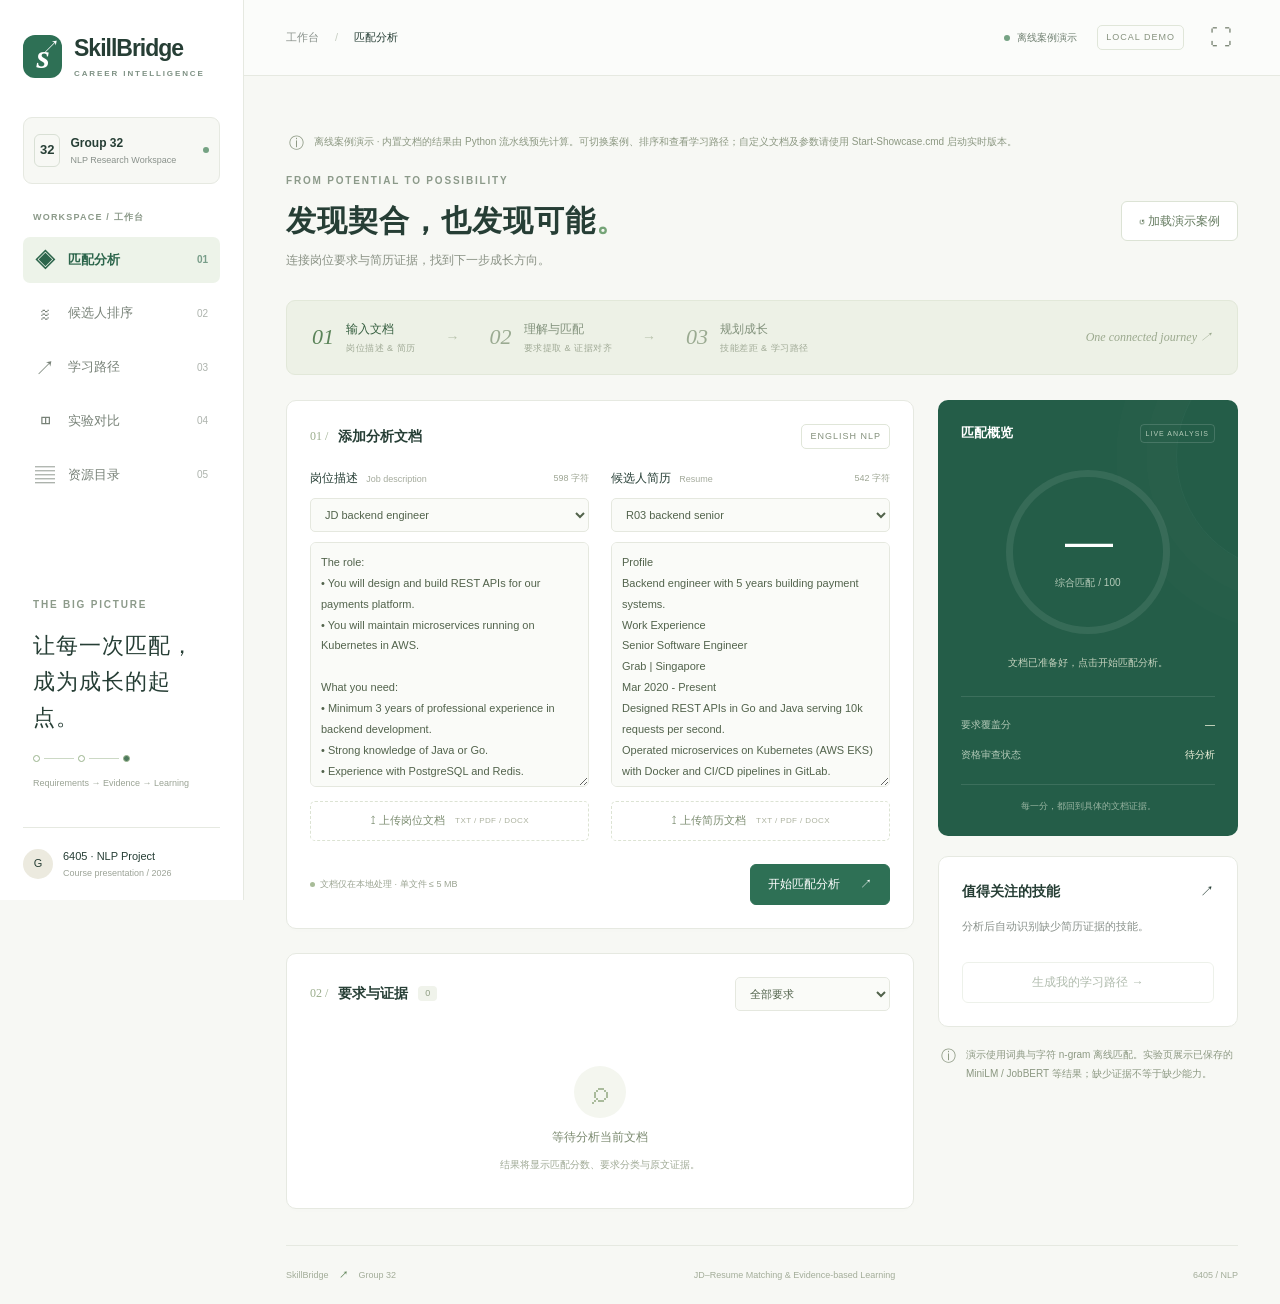
==== Showcase.html @ 92df4c37 "完成全部模块的前端" ====
<!doctype html>
<html lang="zh-CN">
<head><meta charset="utf-8"><meta name="viewport" content="width=device-width,initial-scale=1"><title>SkillBridge · 从匹配到成长</title><style>:root{--ink:#263e35;--muted:#89918b;--green:#2e7055;--accent:#b8d8a6;--paper:#f7f8f4;--line:#e6e9e1;--white:#fff;--orange:#ad7849}*{box-sizing:border-box}body{margin:0;background:var(--paper);color:var(--ink);font:14px/1.6 "Segoe UI","Microsoft YaHei",sans-serif}button,input,select,textarea{font:inherit}button,a,input,select,textarea{outline-color:var(--green)}button,a{ -webkit-tap-highlight-color:transparent}button{cursor:pointer}button:disabled{opacity:.5;cursor:wait}a{color:inherit;text-decoration:none}[hidden]{display:none!important}.sidebar{position:fixed;inset:0 auto 0 0;width:244px;background:#fff;border-right:1px solid var(--line);display:flex;flex-direction:column;padding:35px 23px 20px;z-index:10}.brand{display:flex;align-items:center;gap:12px;font-size:23px;font-weight:650;letter-spacing:-1px;line-height:1.15}.brand small{display:block;font-size:8px;letter-spacing:1.9px;margin-top:8px;color:#7e9184}.brand-icon{width:39px;height:43px;display:grid;place-content:center;background:var(--green);border-radius:12px;color:#fff;font-family:Georgia,serif;font-style:italic;font-size:34px;position:relative}.brand-icon span{position:absolute;font:18px sans-serif;right:3px;top:0}.workspace{display:flex;align-items:center;gap:10px;padding:16px 10px;margin:38px 0 26px;background:#f7f8f4;border:1px solid var(--line);border-radius:9px;font-size:12px;font-weight:600}.workspace small{display:block;font-size:9px;color:var(--muted);font-weight:400}.workspace-icon{border:1px solid #d9e0d5;border-radius:6px;padding:5px;font-size:13px}.workspace-dot,.status i,.small-dot{display:inline-block;border-radius:50%;width:6px;height:6px;background:#75a283}.workspace-dot{margin-left:auto}.nav-label,.eyebrow{font-size:10px;letter-spacing:1.8px;font-weight:600;color:#8c9a8a}.nav-label{font-size:9px;letter-spacing:1.2px;margin:0 10px 12px}nav{display:flex;flex-direction:column;gap:7px}nav a{display:flex;align-items:center;gap:14px;padding:13px 12px;border-radius:7px;font-size:13px;color:#788278}nav a>span:first-child{font-size:20px;width:19px;text-align:center;line-height:1}nav a.active{background:#edf3e9;color:#2c654b;font-weight:600}nav a:hover{background:#f3f6ef}.nav-index{margin-left:auto;font-size:10px;opacity:.6}.sidebar-note{margin-top:auto;padding:50px 10px 35px}.sidebar-note p{font:22px/1.65 Georgia,"Microsoft YaHei",serif;letter-spacing:1px;margin:13px 0 18px}.sidebar-note small{font-size:9px;color:#9aa394}.mini-path{display:flex;align-items:center;width:120px;gap:4px;margin-bottom:8px}.mini-path i{width:7px;height:7px;border:1px solid #9ab48d;border-radius:50%}.mini-path i:last-child{background:#4d795d}.mini-path b{height:1px;width:30px;background:#ccd9c5}.sidebar-footer{display:flex;align-items:center;gap:10px;border-top:1px solid var(--line);padding-top:20px;font-size:11px}.sidebar-footer small{display:block;color:#9ca397;font-size:9px}.avatar{background:#eceadf;border-radius:50%;width:30px;height:30px;display:grid;place-content:center}.shell{margin-left:244px}.topbar{height:76px;background:#fff9;border-bottom:1px solid var(--line);padding:0 42px;display:flex;justify-content:space-between;align-items:center;font-size:11px}.slash{margin:0 16px;color:#c7cec3}.top-right{display:flex;align-items:center;gap:20px}.status{font-size:10px;color:#718172;display:flex;gap:7px;align-items:center}.top-tag,.tag{font-size:9px;letter-spacing:1px;border:1px solid #e0e6d9;border-radius:5px;padding:4px 8px;color:#85917d;white-space:nowrap}.icon-button{border:0;background:none;color:#7e8978;font-size:22px}main{max-width:1640px;margin:auto;padding:38px 42px 0}.page-heading{display:flex;align-items:center;justify-content:space-between;gap:20px;margin-bottom:30px}.page-heading h1{font-size:30px;line-height:1.4;font-weight:600;letter-spacing:1px;margin:11px 0 9px}.page-heading p{font-size:12px;color:#899184;margin:0}.green{color:#75a477}.button{padding:11px 17px;border-radius:6px;border:1px solid #dce3d5;background:#fff;font-size:12px;line-height:1.4;display:inline-flex;align-items:center;justify-content:center;gap:20px;transition:background .15s,transform .15s}.button:hover:not(:disabled){transform:translateY(-1px);background:#eef3e8}.button.primary{background:var(--green);color:white;border-color:var(--green)}.button.primary:hover:not(:disabled){background:#245c45}.button.secondary{color:#667c61}.button.full{width:100%;margin-top:14px}.workflow-strip{display:flex;gap:30px;align-items:center;background:#edf1e6;border:1px solid #e2e8d9;border-radius:9px;padding:19px 25px;margin-bottom:25px}.workflow-strip>div{display:flex;align-items:center;gap:12px;font-size:12px;color:#81917b}.workflow-strip>div>span{font:italic 22px Georgia;color:#9aaa91}.workflow-strip small{display:block;font-size:9px;letter-spacing:.5px;margin-top:2px;color:#a0aa96}.workflow-strip .current{color:#355e3f}.workflow-strip .current>span{color:#5a8358}.workflow-strip>b{font-weight:400;color:#b8c3ac}.strip-end{margin-left:auto;font:italic 12px Georgia;color:#9ba98e}.match-layout{display:grid;grid-template-columns:minmax(0,1fr) 300px;gap:24px}.card{border:1px solid var(--line);border-radius:10px;background:var(--white);box-shadow:0 3px 9px #263e3502}.card-heading{display:flex;align-items:center;justify-content:space-between;gap:12px;margin-bottom:20px}.card-heading>div{display:flex;align-items:center;gap:10px}h2{font-size:14px;font-weight:600;margin:0}h3{font-size:15px;margin:10px 0}.section-number{font:12px Georgia;color:#9cae8e}.documents{padding:23px}.document-grid{display:grid;grid-template-columns:1fr 1fr;gap:22px}.document{min-width:0}.field-heading{display:flex;align-items:center;justify-content:space-between;margin-bottom:10px;gap:5px}.field-heading label{font-size:12px}.field-heading label span{font-size:9px;color:#a5ab9d;margin-left:5px}.file-label{font-size:9px;color:#9da593}input,textarea,select{background:#fafbf8;border:1px solid #e5e8df;border-radius:5px;color:#52634c;padding:9px 10px;width:100%;min-width:0}textarea{resize:vertical;line-height:1.9;font-size:11px}textarea::placeholder,input::placeholder{color:#a5ad9d}select{font-size:11px}#jd,#resume{height:245px;min-height:120px;margin-top:10px;border-radius:6px}.upload{display:flex;justify-content:center;align-items:center;gap:10px;font-size:11px;border:1px dashed #dce3d3;padding:10px;color:#7b8c70;border-radius:5px;margin-top:8px;cursor:pointer;transition:background .15s}.upload:hover{background:#f0f5e9}.upload span{font-size:8px;letter-spacing:.4px;color:#acb29f}.upload input{display:none}.document-footer{display:flex;justify-content:space-between;align-items:center;margin-top:23px;gap:10px}.document-footer>span{font-size:9px;color:#9aa391}.small-dot{background:#a8bc98;width:5px;height:5px;margin-right:5px}.score-card{background:#245d48;color:white;border-radius:10px;padding:23px;position:relative;overflow:hidden}.score-card:before{content:"";width:230px;height:230px;position:absolute;border:1px solid #ffffff09;border-radius:50%;right:-170px;top:-60px;box-shadow:0 0 0 30px #ffffff02,0 0 0 60px #ffffff02}.score-card h2{font-size:13px}.light-tag{font-size:7px;letter-spacing:1px;color:#b5cbb9;border:1px solid #ffffff26;border-radius:4px;padding:3px 5px}.score-ring{--score:0;width:164px;height:164px;margin:26px auto 21px;border-radius:50%;background:conic-gradient(#c4d9ab calc(var(--score)*1%),#ffffff16 0);padding:7px;transform:rotate(-0deg)}.score-ring>div{height:100%;border-radius:50%;background:#245d48;display:flex;flex-direction:column;align-items:center;justify-content:center}.score-ring strong{font-size:48px;font-weight:400;letter-spacing:-2px;line-height:1.2}.score-ring small{color:#b3c9b7;font-size:10px;margin-top:5px}.score-description{text-align:center;font-size:10px;color:#c4d2be;min-height:20px}.score-metrics{border-top:1px solid #ffffff1c;margin-top:21px;padding-top:13px}.score-metrics>div{display:flex;justify-content:space-between;font-size:10px;padding:7px 0;color:#b3c9b7}.score-metrics b{font-weight:500;color:#f0f3dc;max-width:150px;text-align:right}.score-foot{margin-top:14px;padding-top:14px;border-top:1px solid #ffffff1c;font-size:9px;color:#98b4a1;text-align:center}.gap-card{padding:23px;margin-top:20px}.gap-card .card-heading{margin-bottom:13px}.gap-card p{font-size:11px;line-height:1.9}.chips{display:flex;flex-wrap:wrap;gap:6px}.chip{display:inline-block;border-radius:4px;padding:3px 7px;font-size:10px;background:#f0f3e9;color:#6e845a}.chip.amber{background:#f8f1e6;color:#a28151}.context-note{display:flex;align-items:flex-start;gap:10px;color:#8c9882;padding:18px 3px;font-size:10px;line-height:1.9}.context-note>span{font-size:15px;line-height:1.5}.context-note p{margin:0}.evidence-card{margin-top:24px;overflow:hidden}.evidence-card>.card-heading{padding:23px 23px 0}.evidence-card select{width:155px}.count-badge{background:#f0f3eb;color:#8e9d82;font-size:9px;min-width:19px;text-align:center;border-radius:4px}.empty{padding:35px 20px;text-align:center;min-height:170px;display:flex;align-items:center;justify-content:center;flex-direction:column}.empty-symbol{font:32px Georgia;color:#aabb9c;background:#f4f6ef;display:grid;place-content:center;width:52px;height:52px;border-radius:50%}.empty h3{font-size:12px;color:#7b8a70;font-weight:500}.empty p{font-size:10px;color:#a0aa96;margin:0}.muted{color:var(--muted)}.caption{font-size:10px;line-height:1.9;color:#97a08e}.table-scroll{overflow:auto}table{border-collapse:collapse;width:100%;font-size:11px;text-align:left}th{font-size:9px;color:#91a086;font-weight:500;background:#f9faf6;white-space:nowrap}th,td{padding:13px 18px;border-bottom:1px solid #eff1ea;vertical-align:top}td{color:#5f7256}td.evidence-text{font-size:10px;max-width:310px;min-width:180px;line-height:1.8}td small{font-size:9px;color:#a0ac95;display:block}.badge{font-size:9px;padding:3px 7px;display:inline-block;border-radius:4px;background:#edf3e7;color:#63884e;white-space:nowrap}.badge.gap{background:#faf1e3;color:#aa8247}.badge.neutral{background:#f1f2ed;color:#939a8b}.evidence-actions{padding:12px 20px;font-size:10px;color:#9ba58f}.page-footer{display:flex;justify-content:space-between;align-items:center;border-top:1px solid var(--line);padding:22px 0;margin-top:36px;font-size:9px;color:#a3ad99;gap:15px}.page-footer b{color:#65885e;margin:0 8px}.two-columns{display:grid;grid-template-columns:minmax(280px,.8fr) minmax(0,1.2fr);gap:24px}.padded{padding:25px}.padded h2{margin-bottom:15px}.padded label:not(.upload):not(.check-line){font-size:11px;display:block;margin:16px 0 6px}.padded>.card-heading h2{margin:0}.candidate-check{display:flex;align-items:center;gap:10px;border-bottom:1px solid var(--line);padding:10px 0;font-size:11px}.candidate-check input,.check-line input{width:auto;accent-color:var(--green)}.candidate-check label{margin:0!important;cursor:pointer}.rank-row{display:flex;gap:16px;align-items:center;padding:19px 0;border-bottom:1px solid var(--line);cursor:pointer}.rank-row:hover{background:#f7faf2}.rank-number{width:30px;height:30px;display:grid;place-content:center;background:#f0f4e8;border-radius:7px;font:italic 18px Georgia;color:#7b9867}.rank-row:first-child .rank-number{background:#2e7055;color:#fff}.rank-name{font-size:12px;flex:1}.rank-name small{display:block;font-size:9px;color:#97a28b}.rank-value{font-size:24px;font-weight:500;color:#55784b}.learning-layout{display:grid;grid-template-columns:310px minmax(0,1fr);gap:24px}.two-fields{display:grid;grid-template-columns:1fr 1fr;gap:12px}.check-line{display:flex;align-items:center;gap:8px;font-size:11px;margin-top:17px}.stat-grid{display:grid;grid-template-columns:repeat(3,1fr);gap:14px;margin-bottom:20px}.stat{background:#edf2e6;border:1px solid #e2e8d8;border-radius:8px;padding:16px}.stat small{font-size:10px;color:#89997b}.stat strong{display:block;font-size:27px;font-weight:500;color:#547544;margin-top:5px}.course{padding:23px;background:white;border:1px solid var(--line);border-radius:9px;margin-bottom:14px}.course-head{display:flex;gap:15px;align-items:flex-start}.step{width:30px;height:30px;flex-shrink:0;display:grid;place-content:center;border-radius:50%;background:#eaf0df;color:#5e804a;font:italic 17px Georgia}.course h3{margin:0 0 3px;font-size:14px}.course .provider{font-size:9px;color:#94a087;letter-spacing:.6px}.course p{font-size:11px;color:#87947c;line-height:1.9}.course-link{font-size:10px;color:#557e46;margin-left:auto;white-space:nowrap}.course details{margin-top:13px;border-top:1px solid var(--line);padding-top:12px;font-size:10px;color:#87937d}.course summary{cursor:pointer}.course blockquote{border-left:2px solid #b4c5a2;padding-left:10px;margin:12px 0;color:#7a8d6e}.experiment-tabs{display:flex;gap:8px;margin-bottom:22px}.experiment-tabs button{padding:10px 23px;border:1px solid #e1e7d8;border-radius:6px;color:#8c9c7f;background:#fff;font-size:12px}.experiment-tabs button.active{background:var(--green);color:white;border-color:var(--green)}.experiment-meta{display:flex;justify-content:space-between;align-items:center;margin-bottom:25px;gap:20px}.experiment-meta p{font-size:10px;color:#98a28e}.experiment-meta h2{margin:0}.bar-row{display:grid;grid-template-columns:minmax(150px,260px) 1fr 55px;align-items:center;gap:18px;margin:17px 0;font-size:11px}.bar-row>span:first-child{overflow-wrap:anywhere}.bar-track{height:18px;border-radius:3px;background:#f1f3ec;overflow:hidden}.bar-fill{height:100%;background:#a8bc8d;border-radius:3px;min-width:2px}.bar-fill.negative{background:#cdb493}.bar-row.best .bar-fill{background:var(--green)}.bar-row.best{font-weight:600}.bar-row b{font-size:11px;font-weight:500}.catalog-toolbar{display:flex;justify-content:space-between;align-items:center;margin-bottom:24px;gap:20px}.catalog-toolbar input{max-width:400px;background:white}.catalog-grid{display:grid;grid-template-columns:repeat(3,minmax(0,1fr));gap:18px}.catalog-grid .course{margin:0;display:flex;flex-direction:column}.catalog-grid .course p{flex:1}.catalog-grid .course a{margin-top:15px;align-self:flex-start}#toast{position:fixed;bottom:28px;left:calc(50% + 100px);transform:translateX(-50%);max-width:650px;background:#284c39;color:#fff;padding:13px 23px;border-radius:8px;box-shadow:0 7px 30px #0002;z-index:40;font-size:12px}#toast.error{background:#8a523a}.loading{animation:pulse 1s infinite}@keyframes pulse{50%{opacity:.5}}button:focus-visible,a:focus-visible,.upload:focus-within{outline:2px solid #81a96c;outline-offset:3px}.row-hint{font-size:9px;color:#9aa890;text-align:right;margin-top:15px}@media(min-width:1500px){#jd,#resume{height:290px}.page-heading h1{font-size:34px}main{padding-top:45px}.workflow-strip{padding:23px 28px}}@media(max-width:1200px){.sidebar{width:210px;padding:30px 15px 20px}.shell{margin-left:210px}main{padding:30px 25px 0}.topbar{padding:0 25px}.match-layout{grid-template-columns:minmax(0,1fr) 265px;gap:18px}.documents{padding:20px}.document-grid{gap:13px}.strip-end{display:none}.workflow-strip{gap:20px;padding:17px}.field-heading label span{display:none}.page-heading h1{font-size:26px}.catalog-grid{grid-template-columns:repeat(2,minmax(0,1fr))}}@media(max-width:1000px){.match-layout{grid-template-columns:1fr}.result-column{display:grid;grid-template-columns:1fr 1fr;gap:20px}.gap-card{margin:0}.score-ring{width:135px;height:135px;margin:18px auto}.result-column .context-note{grid-column:1/-1;padding-top:0}.score-foot{display:none}.learning-layout{grid-template-columns:270px minmax(0,1fr)}.stat{padding:10px}.stat strong{font-size:23px}.two-columns{grid-template-columns:1fr 1fr}}@media(max-width:760px){.sidebar{position:static;width:100%;padding:14px 18px;border-right:0;border-bottom:1px solid var(--line)}.brand{font-size:20px}.brand-icon{width:32px;height:34px;font-size:28px}.brand small{display:none}.workspace,.sidebar-note,.sidebar-footer,.nav-label{display:none}nav{flex-direction:row;margin-top:18px;gap:4px;overflow:auto}nav a{padding:8px 10px;gap:7px;font-size:11px;white-space:nowrap}nav a>span:first-child{font-size:16px}.nav-index{display:none}.shell{margin:0}.topbar{height:51px;padding:0 18px}.top-right{gap:10px}.top-tag{display:none}main{padding:24px 17px 0}.page-heading{align-items:flex-start;gap:12px;margin-bottom:22px}.page-heading h1{font-size:23px;letter-spacing:0}.page-heading p{font-size:11px}.page-heading>.button{font-size:10px;padding:9px;white-space:nowrap}.eyebrow{font-size:8px;letter-spacing:1.2px}.workflow-strip{gap:10px;justify-content:space-between;padding:14px 10px}.workflow-strip>div{gap:5px;font-size:10px}.workflow-strip small{font-size:8px}.workflow-strip>div>span{font-size:17px}.workflow-strip>b{font-size:10px}.document-grid,.two-columns,.learning-layout{grid-template-columns:1fr}.document-grid{gap:23px}#jd,#resume{height:180px}.document-footer{flex-wrap:wrap}.result-column{grid-template-columns:1fr 1fr;gap:12px}.score-card,.gap-card{padding:18px}.score-card .light-tag{display:none}.score-ring{width:120px;height:120px}.score-ring strong{font-size:37px}.score-description{font-size:9px}.score-card h2,.gap-card h2{font-size:12px}.score-metrics>div{font-size:9px}.gap-card .button{font-size:10px;padding:10px 5px}.evidence-card>.card-heading{padding:17px 17px 0}.evidence-card select{width:125px}.section-number{font-size:10px}.page-footer{font-size:8px;flex-wrap:wrap}.page-footer>span:nth-child(2){display:none}.experiment-tabs{gap:6px}.experiment-tabs button{font-size:11px;padding:9px 12px}.bar-row{grid-template-columns:135px 1fr 40px;gap:9px;font-size:10px}.padded{padding:19px}.experiment-meta{display:block}.experiment-meta .tag{white-space:normal}.catalog-grid{grid-template-columns:1fr}.catalog-toolbar{flex-wrap:wrap}.catalog-toolbar input{max-width:none}.stat-grid{gap:8px}.stat strong{font-size:22px}.course-link{font-size:9px}.course h3{font-size:12px}#toast{left:50%;width:90%;text-align:center}.page-heading>.tag{display:none}}
</style></head>
<body>
<aside class="sidebar">
  <a class="brand" href="#match"><span class="brand-icon">s<span>↗</span></span><span>SkillBridge<small>CAREER INTELLIGENCE</small></span></a>
  <div class="workspace"><span class="workspace-icon">32</span><div>Group 32<small>NLP Research Workspace</small></div><span class="workspace-dot"></span></div>
  <div class="nav-label">WORKSPACE / 工作台</div>
  <nav aria-label="主导航">
    <a href="#match" data-view="match"><span>◈</span>匹配分析<span class="nav-index">01</span></a>
    <a href="#ranking" data-view="ranking"><span>≋</span>候选人排序<span class="nav-index">02</span></a>
    <a href="#learning" data-view="learning"><span>↗</span>学习路径<span class="nav-index">03</span></a>
    <a href="#experiments" data-view="experiments"><span>◫</span>实验对比<span class="nav-index">04</span></a>
    <a href="#catalog" data-view="catalog"><span>▤</span>资源目录<span class="nav-index">05</span></a>
  </nav>
  <div class="sidebar-note"><span class="eyebrow">THE BIG PICTURE</span><p>让每一次匹配，<br>成为成长的起点。</p><div class="mini-path"><i></i><b></b><i></i><b></b><i></i></div><small>Requirements → Evidence → Learning</small></div>
  <div class="sidebar-footer"><span class="avatar">G</span><div>6405 · NLP Project<small>Course presentation / 2026</small></div></div>
</aside>
<div class="shell">
<header class="topbar"><div><span class="muted">工作台</span><span class="slash">/</span><span id="breadcrumb">匹配分析</span></div><div class="top-right"><span id="connection" class="status"><i></i>正在连接</span><span class="top-tag">LOCAL DEMO</span><button id="presentation" class="icon-button" title="切换全屏演示" aria-label="切换全屏演示">⛶</button></div></header>
<main>
  <div id="offline-notice" class="context-note" hidden><span>ⓘ</span><p>离线案例演示 · 内置文档的结果由 Python 流水线预先计算。可切换案例、排序和查看学习路径；自定义文档及参数请使用 Start-Showcase.cmd 启动实时版本。</p></div>
  <section class="page" id="view-match">
    <div class="page-heading"><div><div class="eyebrow">FROM POTENTIAL TO POSSIBILITY</div><h1>发现契合，也发现可能<span class="green">。</span></h1><p>连接岗位要求与简历证据，找到下一步成长方向。</p></div><button class="button secondary" id="load-example">↺ 加载演示案例</button></div>
    <div class="workflow-strip"><div class="current"><span>01</span><div>输入文档<small>岗位描述 & 简历</small></div></div><b>→</b><div><span>02</span><div>理解与匹配<small>要求提取 & 证据对齐</small></div></div><b>→</b><div><span>03</span><div>规划成长<small>技能差距 & 学习路径</small></div></div><span class="strip-end">One connected journey ↗</span></div>
    <div class="match-layout"><div>
      <article class="card documents"><div class="card-heading"><div><span class="section-number">01 /</span><h2>添加分析文档</h2></div><span class="tag">ENGLISH NLP</span></div>
        <div class="document-grid">
          <div class="document"><div class="field-heading"><label for="jd">岗位描述 <span>Job description</span></label><span class="file-label" id="jd-count">0 字符</span></div><select id="job-example" aria-label="选择示例岗位"></select><textarea id="jd" maxlength="40000" placeholder="粘贴英文岗位描述，包含技能、经验和学历要求…"></textarea><label class="upload">↥ 上传岗位文档 <span>TXT / PDF / DOCX</span><input type="file" id="jd-file" accept=".txt,.pdf,.docx"></label></div>
          <div class="document"><div class="field-heading"><label for="resume">候选人简历 <span>Resume</span></label><span class="file-label" id="resume-count">0 字符</span></div><select id="resume-example" aria-label="选择示例简历"></select><textarea id="resume" maxlength="40000" placeholder="粘贴英文简历，包含技能、项目和工作经历…"></textarea><label class="upload">↥ 上传简历文档 <span>TXT / PDF / DOCX</span><input type="file" id="resume-file" accept=".txt,.pdf,.docx"></label></div>
        </div><div class="document-footer"><span><i class="small-dot"></i>文档仅在本地处理 · 单文件 ≤ 5 MB</span><button class="button primary" id="analyze">开始匹配分析 <span>↗</span></button></div>
      </article>
      <article class="card evidence-card"><div class="card-heading"><div><span class="section-number">02 /</span><h2>要求与证据</h2><span class="count-badge" id="evidence-count">0</span></div><select id="evidence-filter" aria-label="筛选匹配证据"><option value="all">全部要求</option><option value="gap">缺少证据</option><option value="strong">充分匹配 ≥70</option></select></div><div id="evidence" class="empty"><span class="empty-symbol">⌕</span><h3>让匹配结果有据可循</h3><p>开始分析后，在这里查看每条要求与简历原文的对应关系。</p></div></article>
    </div><div class="result-column">
      <article class="score-card"><div class="card-heading"><h2>匹配概览</h2><span class="light-tag">LIVE ANALYSIS</span></div><div id="score-ring" class="score-ring"><div><strong id="match-score">—</strong><small>综合匹配 / 100</small></div></div><div id="score-description" class="score-description">你的下一个机会，从理解差距开始。</div><div class="score-metrics"><div><span>要求覆盖分</span><b id="coverage-score">—</b></div><div><span>资格审查状态</span><b id="eligibility">待分析</b></div></div><div class="score-foot">每一分，都回到具体的文档证据。</div></article>
      <article class="card gap-card"><div class="card-heading"><h2>值得关注的技能</h2><span>↗</span></div><div id="skill-gaps"><p class="muted">分析后自动识别缺少简历证据的技能。</p></div><button class="button secondary full" id="bridge-learning" disabled>生成我的学习路径 →</button></article>
      <div class="context-note"><span>ⓘ</span><p>演示使用词典与字符 n-gram 离线匹配。实验页展示已保存的 MiniLM / JobBERT 等结果；缺少证据不等于缺少能力。</p></div>
    </div></div>
  </section>
  <section class="page" id="view-ranking" hidden><div class="page-heading"><div><div class="eyebrow">A CLEARER SHORTLIST</div><h1>让候选人比较更清晰<span class="green">。</span></h1><p>同一岗位，统一尺度。点击排名查看每位候选人的具体证据。</p></div></div><div class="two-columns"><article class="card padded"><h2>目标岗位</h2><p class="muted">使用匹配分析页中的岗位描述。</p><textarea id="rank-jd" maxlength="40000" rows="12" aria-label="排序用岗位描述"></textarea><h2>候选简历 <span class="tag">最多 12 份</span></h2><div id="candidate-checks"></div><label class="upload">↥ 添加自己的简历<input type="file" id="rank-files" accept=".txt,.pdf,.docx" multiple></label><button class="button primary full" id="rank-button">开始候选人排序 ↗</button><p class="caption">内置简历均为合成示例，仅用于功能演示。</p></article><article class="card padded"><div class="card-heading"><h2>候选人排名</h2><span class="tag">HYBRID SCORE</span></div><div id="ranking-results" class="empty"><span class="empty-symbol">≋</span><h3>比较，从同一份岗位描述开始</h3><p>选择候选人后运行排序。</p></div></article></div></section>
  <section class="page" id="view-learning" hidden><div class="page-heading"><div><div class="eyebrow">TURN GAPS INTO A PLAN</div><h1>把技能差距，变成下一步<span class="green">。</span></h1><p>有来源、有依据的学习资源，按覆盖增益与先修关系组织。</p></div><button class="button secondary" id="export-plan" disabled>↓ 导出学习报告</button></div><div class="learning-layout"><article class="card padded"><h2>学习目标</h2><p class="caption">每行一个技能，可加 | REQUIRED 或 | PREFERRED。</p><label for="gaps">待补充的技能</label><textarea id="gaps" rows="7">SQL | REQUIRED
Docker | REQUIRED
FastAPI | PREFERRED</textarea><label for="known">已掌握技能（逗号分隔）</label><input id="known" value="Python"><label for="method">检索方法</label><select id="method"><option value="hybrid">Hybrid · BM25 + TF-IDF / RRF</option><option value="bm25">BM25</option><option value="tfidf">TF-IDF</option></select><div class="two-fields"><div><label for="top-k">最多学习单元</label><input id="top-k" type="number" min="1" max="12" value="5"></div><div><label for="budget">时间预算（小时）</label><input id="budget" type="number" min="1" placeholder="不限"></div></div><label class="check-line"><input id="optimize" type="checkbox" checked>优化覆盖率与资源冗余</label><button class="button primary full" id="recommend">生成学习路径 ↗</button><button class="button secondary full" id="compare">比较四种推荐策略</button><p class="caption">未标注时长的资源不会纳入限时方案。覆盖率指主题覆盖，不代表能力掌握。</p></article><div><div id="learning-stats" class="stat-grid"></div><div id="learning-results" class="card empty"><span class="empty-symbol">↗</span><h3>成长不必从零开始</h3><p>从匹配结果导入差距，或手动输入学习目标。</p></div><div id="comparison"></div></div></div></section>
  <section class="page" id="view-experiments" hidden><div class="page-heading"><div><div class="eyebrow">RESEARCH, MADE VISIBLE</div><h1>每一次改进，都有实验支撑<span class="green">。</span></h1><p>从项目 CSV 直接读取结果，保留数据来源、指标与评估边界。</p></div><span class="tag">SAVED EXPERIMENTS</span></div><div class="experiment-tabs" id="experiment-tabs"><button data-exp="skills" class="active">技能抽取</button><button data-exp="classification">需求分类</button><button data-exp="matching">匹配方法</button><button data-exp="ablation">消融实验</button></div><article class="card padded"><div id="experiment-heading"></div><div id="experiment-chart"></div><div id="experiment-table" class="table-scroll"></div></article><div class="context-note"><span>ⓘ</span><p>各面板使用不同基准与指标，不能横向比较。分类标签来自单一 LLM 标注者；TalentCLEF dev 仅 10 个查询。当前页面读取已有结果，不重新训练模型。</p></div></section>
  <section class="page" id="view-catalog" hidden><div class="page-heading"><div><div class="eyebrow">GOOD SOURCES. REAL PROGRESS.</div><h1>把时间，花在可靠的资源上<span class="green">。</span></h1><p>经过整理的官方教程与文档，保留主题映射和来源片段。</p></div><span id="catalog-count" class="tag"></span></div><div class="catalog-toolbar"><input id="catalog-search" type="search" placeholder="搜索技能、资源名称或提供方…" aria-label="搜索资源"><span class="caption">Curated starter catalog · 非研究评测基准</span></div><div id="catalog-grid" class="catalog-grid"></div></section>
  <footer class="page-footer"><span>SkillBridge <b>↗</b> Group 32</span><span>JD–Resume Matching & Evidence-based Learning</span><span>6405 / NLP</span></footer>
</main></div><div id="toast" role="status" aria-live="polite" hidden></div>
<script>window.SKILLBRIDGE_OFFLINE={"bootstrap":{"jobs":[{"name":"JD_backend_engineer","text":"The role:\n• You will design and build REST APIs for our payments platform.\n• You will maintain microservices running on Kubernetes in AWS.\n\nWhat you need:\n• Minimum 3 years of professional experience in backend development.\n• Strong knowledge of Java or Go.\n• Experience with PostgreSQL and Redis.\n• Familiarity with Docker, CI/CD and Git.\n• Applicants must be Singapore Citizens or Permanent Residents; others will not be considered.\n\nBonus points:\n• Experience with Kafka.\n• Contributions to open-source projects would be a plus.\n\nBenefits:\n• Flexible working hours and an annual learning budget."},{"name":"JD_data_analyst","text":"About us:\n• We are a fast-growing e-commerce company in Singapore.\n\nResponsibilities:\n• Build dashboards in Power BI and Tableau to track sales performance.\n• Write SQL queries to extract and clean data from PostgreSQL.\n• Present insights to business stakeholders every week.\n\nRequirements:\n• Bachelor's degree in Statistics, Mathematics, Computer Science or a related field.\n• At least 2 years of experience in data analysis.\n• Proficient in SQL and Excel.\n• Experience with Python (Pandas, NumPy) for data analysis.\n• Strong communication skills.\n\nNice to have:\n• Knowledge of A/B testing and hypothesis testing.\n• Experience with Google Analytics.\n• Familiarity with dbt or Airflow."},{"name":"JD_ml_engineer","text":"Overview:\n• Join our applied AI team building NLP products for healthcare.\n\nResponsibilities:\n• Fine-tune large language models with PyTorch and Hugging Face Transformers.\n• Deploy models as APIs using FastAPI and Docker.\n• Track experiments with MLflow and evaluate model quality.\n\nQualifications:\n• Master's degree or PhD in Computer Science, Machine Learning or a related field.\n• 3+ years of experience in machine learning engineering.\n• Proficiency in Python and deep learning frameworks such as PyTorch or TensorFlow.\n• Solid understanding of natural language processing.\n\nPreferred qualifications:\n• Experience with retrieval-augmented generation and LangChain.\n• Publications at NLP conferences are desirable.\n• Experience with Kubernetes and Google Cloud."}],"resumes":[{"name":"R01_analyst_strong","text":"Summary\nData analyst with 3 years of experience turning data into business insights.\nExperience\nData Analyst\nShopee | Singapore\nJan 2022 - Present\nBuilt Power BI dashboards tracking GMV and conversion for 5 business units.\nWrote complex SQL queries on PostgreSQL to clean and aggregate sales data.\nDesigned A/B tests and ran hypothesis testing to evaluate promotions.\nEducation\nBachelor of Science in Statistics\nNational University of Singapore\nAug 2017 - May 2021\nSkills\nSQL, Python (Pandas, Num\nPy), Excel, Power BI, Tableau, Google Analytics"},{"name":"R02_analyst_junior","text":"Education\nDiploma in Business Analytics\nNgee Ann Polytechnic\nApr 2020 - Mar 2023\nExperience\nBusiness Analyst Intern\nDBS Bank | Singapore\nMay 2023 - Dec 2023\nPrepared weekly Excel reports and pivot tables for the operations team.\nSkills\nExcel, PowerPoint, basic SQL"},{"name":"R03_backend_senior","text":"Profile\nBackend engineer with 5 years building payment systems.\nWork Experience\nSenior Software Engineer\nGrab | Singapore\nMar 2020 - Present\nDesigned REST APIs in Go and Java serving 10k requests per second.\nOperated microservices on Kubernetes (AWS EKS) with Docker and CI/CD pipelines in GitLab.\nUsed PostgreSQL, Redis and Kafka for event-driven processing.\nEducation\nBachelor of Engineering in Computer Engineering\nNanyang Technological University\nAug 2015 - May 2019\nSkills\nGo, Java, PostgreSQL, Redis, Kafka, Docker, Kubernetes, AWS, Git"},{"name":"R04_frontend_dev","text":"Experience\nFrontend Developer\nCarousell | Singapore\nJun 2021 - Present\nBuilt React and TypeScript single page applications.\nImproved web performance by 30% using code splitting.\nEducation\nBachelor of Computing in Computer Science\nNational University of Singapore\nAug 2017 - May 2021\nSkills\nJavaScript, TypeScript, React, HTML, CSS, Node.js, Git"},{"name":"R05_ml_phd","text":"Summary\nMachine learning researcher focusing on natural language processing and large language models.\nExperience\nResearch Engineer\nAI Singapore | Singapore\nJul 2021 - Present\nFine-tuned LLMs with PyTorch, Hugging Face Transformers and DeepSpeed on GPU clusters.\nBuilt a retrieval-augmented generation system with LangChain for document QA.\nDeployed models with FastAPI and Docker; tracked experiments in MLflow.\nEducation\nPhD in Computer Science\nNanyang Technological University\nAug 2017 - Jun 2021\nSkills\nPython, PyTorch, TensorFlow, Transformers, LangChain, Docker, Kubernetes, Google Cloud"},{"name":"R06_ml_junior","text":"Education\nBachelor of Engineering with Honours in Computer Engineering\nSingapore Institute of Technology\nAug 2021 - Jul 2025\nProjects\nSentiment classifier for product reviews using scikit-learn and a fine-tuned BERT model.\nExperience\nAI Intern\nStartup XYZ | Singapore\nJan 2024 - Aug 2024\nTrained text classification models in PyTorch and wrote evaluation scripts.\nSkills\nPython, PyTorch, Scikit-learn, NLP, Git"},{"name":"R07_mech_engineer","text":"Experience\nMechanical Engineer\nKeppel | Singapore\nFeb 2018 - Present\nDesigned offshore structures using SolidWorks and ANSYS.\nManaged vendor quality inspections.\nEducation\nBachelor of Engineering in Mechanical Engineering\nNational University of Singapore\nAug 2013 - May 2017\nSkills\nSolidWorks, ANSYS, AutoCAD, Project management"},{"name":"R08_data_scientist","text":"Summary\nData scientist with experience in machine learning and analytics.\nExperience\nData Scientist\nLazada | Singapore\nAug 2020 - Present\nBuilt churn prediction models with XGBoost and Scikit-learn.\nAnalysed customer data with SQL and Python (Pandas) and presented insights to stakeholders.\nEducation\nMaster of Science in Data Science\nSingapore Management University\nAug 2019 - Jul 2020\nSkills\nPython, SQL, Pandas, Scikit-learn, XGBoost, Tableau, Airflow"}],"experiments":{"skills":{"source":"results/B_skill_extraction.csv","context":"SkillSpan · human gold","metric":"f1_soft","rows":[{"gold_source":"SkillSpan test (human gold)","method":"M3_dictionary","precision_soft":"0.327","precision_strict":"0.285","recall_soft":"0.136","recall_strict":"0.117","f1_soft":"0.181","f1_strict":"0.155","n_pred_soft":"1.507","n_pred_strict":"1.507"},{"gold_source":"SkillSpan test (human gold)","method":"M6_jobbert_skillspan","precision_soft":"0.517","precision_strict":"0.429","recall_soft":"0.535","recall_strict":"0.432","f1_soft":"0.511","f1_strict":"0.417","n_pred_soft":"5.727","n_pred_strict":"5.68"}]},"classification":{"source":"results/C_requirement_clf.csv","context":"749 sentences · LLM labels, not human-verified","metric":"macro_f1","rows":[{"method":"C1_rules (Part I)","accuracy":"0.716","macro_f1":"0.474","weighted_f1":"0.671","n":"749"},{"method":"C2_rules+sections","accuracy":"0.732","macro_f1":"0.561","weighted_f1":"0.714","n":"749"},{"method":"C3_tfidf_lr","accuracy":"0.852","macro_f1":"0.633","weighted_f1":"0.836","n":"749"},{"method":"C3b_tfidf_lr_no_header","accuracy":"0.852","macro_f1":"0.651","weighted_f1":"0.839","n":"749"},{"method":"C4_zero_shot_nli","accuracy":"0.422","macro_f1":"0.346","weighted_f1":"0.42","n":"749"},{"method":"C5_distilbert","accuracy":"0.87","macro_f1":"0.634","weighted_f1":"0.856","n":"749"}]},"matching":{"source":"results/D_matching.csv","context":"External fit benchmark · 600 pairs","metric":"spearman","rows":[{"method":"D1_tfidf","spearman":"0.076","auc_goodfit":"0.529","macro_f1_cv":"0.32","ndcg@5":"0.726","n_pairs":"600"},{"method":"D2_bm25","spearman":"0.143","auc_goodfit":"0.595","macro_f1_cv":"0.328","ndcg@5":"0.75","n_pairs":"600"},{"method":"D3_all-MiniLM-L6-v2_doc","spearman":"-0.01","auc_goodfit":"0.449","macro_f1_cv":"0.342","ndcg@5":"0.748","n_pairs":"600"},{"method":"D4_all-MiniLM-L6-v2_maxsim","spearman":"-0.096","auc_goodfit":"0.409","macro_f1_cv":"0.342","ndcg@5":"0.745","n_pairs":"600"},{"method":"D6_our_pipeline","spearman":"0.005","auc_goodfit":"0.488","macro_f1_cv":"0.325","ndcg@5":"0.72","n_pairs":"529"},{"method":"D4_all-mpnet-base-v2_maxsim","spearman":"-0.111","auc_goodfit":"0.398","macro_f1_cv":"0.338","ndcg@5":"0.741","n_pairs":"600"},{"method":"D4_bge-small-en-v1.5_maxsim","spearman":"-0.093","auc_goodfit":"0.426","macro_f1_cv":"0.339","ndcg@5":"0.731","n_pairs":"600"},{"method":"D5_cross_encoder","spearman":"-0.075","auc_goodfit":"0.415","macro_f1_cv":"0.344","ndcg@5":"0.754","n_pairs":"600"}]},"ablation":{"source":"results/T_talentclef_ablation_minilm.csv","context":"TalentCLEF dev · 10 queries · MiniLM","metric":"map","rows":[{"method":"full: pipeline v3 + 0.5 doc sim","map":"0.8367","ndcg@10":"0.9109","p@10":"0.87","r-prec":"0.8031","queries":"10","sec":"107"},{"method":"- JD skill lists","map":"0.5888","ndcg@10":"0.7824","p@10":"0.75","r-prec":"0.5109","queries":"10","sec":"59"},{"method":"- exact match","map":"0.8271","ndcg@10":"0.9159","p@10":"0.9","r-prec":"0.7825","queries":"10","sec":"76"},{"method":"- semantic match","map":"0.8159","ndcg@10":"0.9001","p@10":"0.88","r-prec":"0.7808","queries":"10","sec":"88"},{"method":"- priority weights","map":"0.8336","ndcg@10":"0.9045","p@10":"0.86","r-prec":"0.7999","queries":"10","sec":"92"},{"method":"- education","map":"0.8334","ndcg@10":"0.9109","p@10":"0.87","r-prec":"0.7999","queries":"10","sec":"98"},{"method":"- experience","map":"0.8367","ndcg@10":"0.9109","p@10":"0.87","r-prec":"0.8031","queries":"10","sec":"97"},{"method":"- section headings","map":"0.8358","ndcg@10":"0.9085","p@10":"0.87","r-prec":"0.7999","queries":"10","sec":"95"},{"method":"- doc similarity (pipeline v3 alone)","map":"0.7951","ndcg@10":"0.8527","p@10":"0.84","r-prec":"0.7853","queries":"10","sec":"94"},{"method":"weight 0.25","map":"0.8235","ndcg@10":"0.8993","p@10":"0.86","r-prec":"0.7999","queries":"10","sec":"94"},{"method":"weight 1.0","map":"0.8504","ndcg@10":"0.9479","p@10":"0.92","r-prec":"0.8089","queries":"10","sec":"94"},{"method":"weight 2.0","map":"0.8601","ndcg@10":"0.942","p@10":"0.91","r-prec":"0.8215","queries":"10","sec":"94"},{"method":"doc similarity only (MiniLM doc)","map":"0.8421","ndcg@10":"0.9508","p@10":"0.94","r-prec":"0.7796","queries":"10","sec":"19"},{"method":"mpnet doc","map":"0.8685","ndcg@10":"0.964","p@10":"0.93","r-prec":"0.8228","queries":"10","sec":"126"},{"method":"TF-IDF","map":"0.8572","ndcg@10":"0.9099","p@10":"0.9","r-prec":"0.8416","queries":"10","sec":"3"},{"method":"BM25","map":"0.808","ndcg@10":"0.91","p@10":"0.89","r-prec":"0.7632","queries":"10","sec":"1"}]}},"demo_notice":"Synthetic examples for demonstration only; not evaluation data."},"catalog":{"metadata":{"version":"0.1.0","status":"curated_starter_not_research_benchmark","description":"12 learning units from 6 official tutorial/documentation providers. These are not 12 independently certified courses. Expand and human-validate before research evaluation.","verified_on":"2026-11-12","annotation_policy":"Descriptions and skill mappings are curator-written. Evidence excerpts are short source headings. Prerequisites are editorial recommendations, not official admission requirements. Duration is unknown unless sourced."},"resources":[{"id":"py-intro","title":"Python: an informal introduction","provider":"Python documentation","url":"https://docs.python.org/3/tutorial/","description":"Introduction to Python values, strings, lists and basic programming constructs.","skills":["python"],"source_excerpt":"An Informal Introduction to Python","evidence":{"python":"An Informal Introduction to Python"},"prerequisites":[],"duration_hours":null},{"id":"py-data","title":"Python data structures","provider":"Python documentation","url":"https://docs.python.org/3/tutorial/","description":"Python collections: lists, dictionaries, sets and tuples.","skills":["python"],"source_excerpt":"Data Structures","evidence":{"python":"Data Structures"},"prerequisites":["python"],"duration_hours":null},{"id":"py-functions","title":"Python functions","provider":"Python documentation","url":"https://docs.python.org/3/tutorial/","description":"Define Python functions and understand arguments and control flow.","skills":["python"],"source_excerpt":"Defining Functions","evidence":{"python":"Defining Functions"},"prerequisites":["python"],"duration_hours":null},{"id":"py-control","title":"Python control flow","provider":"Python documentation","url":"https://docs.python.org/3/tutorial/","description":"Python conditions and iteration with for, range and other control flow tools.","skills":["python"],"source_excerpt":"More Control Flow Tools","evidence":{"python":"More Control Flow Tools"},"prerequisites":["python"],"duration_hours":null},{"id":"sql-intro","title":"PostgreSQL: the SQL language","provider":"PostgreSQL documentation","url":"https://www.postgresql.org/docs/current/tutorial-sql.html","description":"SQL tutorial for creating tables, populating rows and querying data.","skills":["sql"],"source_excerpt":"The SQL Language\nCreating a New Table\nQuerying a Table","evidence":{"sql":"The SQL Language"},"prerequisites":[],"duration_hours":null},{"id":"sql-joins","title":"PostgreSQL: joins between tables","provider":"PostgreSQL documentation","url":"https://www.postgresql.org/docs/current/tutorial-sql.html","description":"SQL joins combine records from multiple tables.","skills":["sql","sql joins"],"source_excerpt":"Joins Between Tables","evidence":{"sql":"Joins Between Tables","sql joins":"Joins Between Tables"},"prerequisites":["sql"],"duration_hours":null},{"id":"sql-aggregate","title":"PostgreSQL: aggregate functions","provider":"PostgreSQL documentation","url":"https://www.postgresql.org/docs/current/tutorial-sql.html","description":"SQL aggregate functions for summarising table records.","skills":["sql","sql aggregation"],"source_excerpt":"Aggregate Functions","evidence":{"sql":"Aggregate Functions","sql aggregation":"Aggregate Functions"},"prerequisites":["sql"],"duration_hours":null},{"id":"docker-start","title":"Get started with Docker","provider":"Docker Docs","url":"https://docs.docker.com/get-started/","description":"Build and share a containerized application; run a container and application stack, build an image.","skills":["docker"],"source_excerpt":"Build and share a containerized application","evidence":{"docker":"Build and share a containerized application"},"prerequisites":[],"duration_hours":null},{"id":"fastapi-guide","title":"FastAPI tutorial: API inputs and validation","provider":"FastAPI documentation","url":"https://fastapi.tiangolo.com/tutorial/","description":"Build Python web APIs with FastAPI path parameters, query parameters, request bodies and validation.","skills":["fastapi","api development"],"source_excerpt":"Path Parameters\nQuery Parameters\nRequest Body\nQuery Parameters and String Validations","evidence":{"fastapi":"Path Parameters","api development":"Request Body"},"prerequisites":["python"],"duration_hours":null},{"id":"fastapi-testing","title":"FastAPI tutorial: testing","provider":"FastAPI documentation","url":"https://fastapi.tiangolo.com/tutorial/","description":"Testing applications built with FastAPI. A focused testing unit, not a full general testing curriculum.","skills":["fastapi","testing"],"source_excerpt":"Testing","evidence":{"fastapi":"Testing","testing":"Testing"},"prerequisites":["python","api development"],"duration_hours":null},{"id":"sklearn-start","title":"Scikit-learn: fitting, evaluation and pipelines","provider":"scikit-learn documentation","url":"https://scikit-learn.org/stable/getting_started.html","description":"Machine learning model fitting, data preprocessing, model selection, evaluation and pipelines.","skills":["machine learning","model evaluation"],"source_excerpt":"model fitting, data preprocessing, model selection, model evaluation","evidence":{"machine learning":"model fitting","model evaluation":"model evaluation"},"prerequisites":["python"],"duration_hours":null},{"id":"git-basics","title":"Pro Git: Git basics","provider":"Git project","url":"https://git-scm.com/book/en/v2","description":"Version control with Git: repositories, recording changes, history, remotes and tags.","skills":["git"],"source_excerpt":"Git Basics\nGetting a Git Repository\nRecording Changes to the Repository","evidence":{"git":"Git Basics"},"prerequisites":[],"duration_hours":null}]},"matches":[{"jd":"The role:\n• You will design and build REST APIs for our payments platform.\n• You will maintain microservices running on Kubernetes in AWS.\n\nWhat you need:\n• Minimum 3 years of professional experience in backend development.\n• Strong knowledge of Java or Go.\n• Experience with PostgreSQL and Redis.\n• Familiarity with Docker, CI/CD and Git.\n• Applicants must be Singapore Citizens or Permanent Residents; others will not be considered.\n\nBonus points:\n• Experience with Kafka.\n• Contributions to open-source projects would be a plus.\n\nBenefits:\n• Flexible working hours and an annual learning budget.","resume":"Summary\nData analyst with 3 years of experience turning data into business insights.\nExperience\nData Analyst\nShopee | Singapore\nJan 2022 - Present\nBuilt Power BI dashboards tracking GMV and conversion for 5 business units.\nWrote complex SQL queries on PostgreSQL to clean and aggregate sales data.\nDesigned A/B tests and ran hypothesis testing to evaluate promotions.\nEducation\nBachelor of Science in Statistics\nNational University of Singapore\nAug 2017 - May 2021\nSkills\nSQL, Python (Pandas, Num\nPy), Excel, Power BI, Tableau, Google Analytics","result":{"details":[{"requirement_id":"R001","category":"Skill","requirement":"APIs","priority":"UNSPECIFIED","match_score":0.0,"match_type":"NOT_EVIDENCED","resume_evidence":"Hypothesis testing","semantic_similarity":0.0496903995},{"requirement_id":"R002","category":"Skill","requirement":"Microservices","priority":"UNSPECIFIED","match_score":0.0,"match_type":"NOT_EVIDENCED","resume_evidence":"Wrote complex SQL queries on PostgreSQL to clean and aggregate sales data.","semantic_similarity":0.0259499648},{"requirement_id":"R003","category":"Skill","requirement":"Kubernetes","priority":"UNSPECIFIED","match_score":0.0,"match_type":"NOT_EVIDENCED","resume_evidence":"A/B testing","semantic_similarity":0.0392837101},{"requirement_id":"R004","category":"Skill","requirement":"AWS","priority":"UNSPECIFIED","match_score":0.0,"match_type":"NOT_EVIDENCED","resume_evidence":"Data analyst with 3 years of experience turning data into business insights.","semantic_similarity":0.0},{"requirement_id":"R005","category":"Experience","requirement":"Minimum 3 years","priority":"REQUIRED","match_score":100.0,"match_type":"DURATION_MET","resume_evidence":"4.92 years of dated experience; requires 3.0 years.","semantic_similarity":null},{"requirement_id":"R006","category":"Skill","requirement":"Java","priority":"REQUIRED","match_score":0.0,"match_type":"NOT_EVIDENCED","resume_evidence":"Jan 2022 - Present","semantic_similarity":0.057166195},{"requirement_id":"R007","category":"Skill","requirement":"Go","priority":"REQUIRED","match_score":0.0,"match_type":"NOT_EVIDENCED","resume_evidence":"Google Analytics","semantic_similarity":0.0924500327},{"requirement_id":"R008","category":"Skill","requirement":"PostgreSQL","priority":"REQUIRED","match_score":100.0,"match_type":"EXACT","resume_evidence":"Wrote complex SQL queries on PostgreSQL to clean and aggregate sales data.","semantic_similarity":1.0},{"requirement_id":"R009","category":"Skill","requirement":"Redis","priority":"REQUIRED","match_score":0.0,"match_type":"NOT_EVIDENCED","resume_evidence":"Hypothesis testing","semantic_similarity":0.0430331483},{"requirement_id":"R010","category":"Skill","requirement":"Docker","priority":"REQUIRED","match_score":0.0,"match_type":"NOT_EVIDENCED","resume_evidence":"Power BI","semantic_similarity":0.0666666667},{"requirement_id":"R011","category":"Skill","requirement":"CI/CD","priority":"REQUIRED","match_score":0.0,"match_type":"NOT_EVIDENCED","resume_evidence":"Data analyst with 3 years of experience turning data into business insights.","semantic_similarity":0.0},{"requirement_id":"R012","category":"Skill","requirement":"Git","priority":"REQUIRED","match_score":0.0,"match_type":"NOT_EVIDENCED","resume_evidence":"Data analyst with 3 years of experience turning data into business insights.","semantic_similarity":0.0},{"requirement_id":"R013","category":"Constraint","requirement":"Applicants must be Singapore Citizens or Permanent Residents; others will not be considered.","priority":"MANDATORY","match_score":null,"match_type":"NEEDS_HUMAN_VERIFICATION","resume_evidence":null,"semantic_similarity":null},{"requirement_id":"R014","category":"Skill","requirement":"Kafka","priority":"PREFERRED","match_score":0.0,"match_type":"NOT_EVIDENCED","resume_evidence":"Data analyst with 3 years of experience turning data into business insights.","semantic_similarity":0.0}],"profile":{"skills":["Power BI","SQL","PostgreSQL","A/B testing","Hypothesis testing","Statistics","Python","Pandas","NumPy","Excel","Tableau","Google Analytics"]},"scores":{"hybrid_score":25.197,"final_score":19.57,"eligibility":"PENDING_VERIFICATION"},"backend":"Team MatchingPipeline / dictionary skills / hashed character n-grams (offline)","notice":"Offline demonstration backend; not the team's MiniLM/JobBERT benchmark configuration."}},{"jd":"The role:\n• You will design and build REST APIs for our payments platform.\n• You will maintain microservices running on Kubernetes in AWS.\n\nWhat you need:\n• Minimum 3 years of professional experience in backend development.\n• Strong knowledge of Java or Go.\n• Experience with PostgreSQL and Redis.\n• Familiarity with Docker, CI/CD and Git.\n• Applicants must be Singapore Citizens or Permanent Residents; others will not be considered.\n\nBonus points:\n• Experience with Kafka.\n• Contributions to open-source projects would be a plus.\n\nBenefits:\n• Flexible working hours and an annual learning budget.","resume":"Education\nDiploma in Business Analytics\nNgee Ann Polytechnic\nApr 2020 - Mar 2023\nExperience\nBusiness Analyst Intern\nDBS Bank | Singapore\nMay 2023 - Dec 2023\nPrepared weekly Excel reports and pivot tables for the operations team.\nSkills\nExcel, PowerPoint, basic SQL","result":{"details":[{"requirement_id":"R001","category":"Skill","requirement":"APIs","priority":"UNSPECIFIED","match_score":0.0,"match_type":"NOT_EVIDENCED","resume_evidence":"Business Analyst Intern","semantic_similarity":0.0},{"requirement_id":"R002","category":"Skill","requirement":"Microservices","priority":"UNSPECIFIED","match_score":0.0,"match_type":"NOT_EVIDENCED","resume_evidence":"Prepared weekly Excel reports and pivot tables for the operations team.","semantic_similarity":0.0135184518},{"requirement_id":"R003","category":"Skill","requirement":"Kubernetes","priority":"UNSPECIFIED","match_score":0.0,"match_type":"NOT_EVIDENCED","resume_evidence":"Business Analyst Intern","semantic_similarity":0.02618914},{"requirement_id":"R004","category":"Skill","requirement":"AWS","priority":"UNSPECIFIED","match_score":0.0,"match_type":"NOT_EVIDENCED","resume_evidence":"Business Analyst Intern","semantic_similarity":0.0},{"requirement_id":"R005","category":"Experience","requirement":"Minimum 3 years","priority":"REQUIRED","match_score":22.3,"match_type":"DURATION_BELOW","resume_evidence":"0.67 years of dated experience; requires 3.0 years.","semantic_similarity":null},{"requirement_id":"R006","category":"Skill","requirement":"Java","priority":"REQUIRED","match_score":0.0,"match_type":"NOT_EVIDENCED","resume_evidence":"Business Analyst Intern","semantic_similarity":0.0},{"requirement_id":"R007","category":"Skill","requirement":"Go","priority":"REQUIRED","match_score":0.0,"match_type":"NOT_EVIDENCED","resume_evidence":"Business Analyst Intern","semantic_similarity":0.0},{"requirement_id":"R008","category":"Skill","requirement":"PostgreSQL","priority":"REQUIRED","match_score":0.0,"match_type":"NOT_EVIDENCED","resume_evidence":"SQL","semantic_similarity":0.2357022604},{"requirement_id":"R009","category":"Skill","requirement":"Redis","priority":"REQUIRED","match_score":0.0,"match_type":"NOT_EVIDENCED","resume_evidence":"Prepared weekly Excel reports and pivot tables for the operations team.","semantic_similarity":0.0468292906},{"requirement_id":"R010","category":"Skill","requirement":"Docker","priority":"REQUIRED","match_score":0.0,"match_type":"NOT_EVIDENCED","resume_evidence":"Business Analyst Intern","semantic_similarity":0.0},{"requirement_id":"R011","category":"Skill","requirement":"CI/CD","priority":"REQUIRED","match_score":0.0,"match_type":"NOT_EVIDENCED","resume_evidence":"Business Analyst Intern","semantic_similarity":0.0},{"requirement_id":"R012","category":"Skill","requirement":"Git","priority":"REQUIRED","match_score":0.0,"match_type":"NOT_EVIDENCED","resume_evidence":"Business Analyst Intern","semantic_similarity":0.0},{"requirement_id":"R013","category":"Constraint","requirement":"Applicants must be Singapore Citizens or Permanent Residents; others will not be considered.","priority":"MANDATORY","match_score":null,"match_type":"NEEDS_HUMAN_VERIFICATION","resume_evidence":null,"semantic_similarity":null},{"requirement_id":"R014","category":"Skill","requirement":"Kafka","priority":"PREFERRED","match_score":0.0,"match_type":"NOT_EVIDENCED","resume_evidence":"Business Analyst Intern","semantic_similarity":0.0}],"profile":{"skills":["Excel","SQL"]},"scores":{"hybrid_score":8.787,"final_score":2.18,"eligibility":"PENDING_VERIFICATION"},"backend":"Team MatchingPipeline / dictionary skills / hashed character n-grams (offline)","notice":"Offline demonstration backend; not the team's MiniLM/JobBERT benchmark configuration."}},{"jd":"The role:\n• You will design and build REST APIs for our payments platform.\n• You will maintain microservices running on Kubernetes in AWS.\n\nWhat you need:\n• Minimum 3 years of professional experience in backend development.\n• Strong knowledge of Java or Go.\n• Experience with PostgreSQL and Redis.\n• Familiarity with Docker, CI/CD and Git.\n• Applicants must be Singapore Citizens or Permanent Residents; others will not be considered.\n\nBonus points:\n• Experience with Kafka.\n• Contributions to open-source projects would be a plus.\n\nBenefits:\n• Flexible working hours and an annual learning budget.","resume":"Profile\nBackend engineer with 5 years building payment systems.\nWork Experience\nSenior Software Engineer\nGrab | Singapore\nMar 2020 - Present\nDesigned REST APIs in Go and Java serving 10k requests per second.\nOperated microservices on Kubernetes (AWS EKS) with Docker and CI/CD pipelines in GitLab.\nUsed PostgreSQL, Redis and Kafka for event-driven processing.\nEducation\nBachelor of Engineering in Computer Engineering\nNanyang Technological University\nAug 2015 - May 2019\nSkills\nGo, Java, PostgreSQL, Redis, Kafka, Docker, Kubernetes, AWS, Git","result":{"details":[{"requirement_id":"R001","category":"Skill","requirement":"APIs","priority":"UNSPECIFIED","match_score":100.0,"match_type":"EXACT","resume_evidence":"Designed REST APIs in Go and Java serving 10k requests per second.","semantic_similarity":1.0},{"requirement_id":"R002","category":"Skill","requirement":"Microservices","priority":"UNSPECIFIED","match_score":100.0,"match_type":"EXACT","resume_evidence":"Operated microservices on Kubernetes (AWS EKS) with Docker and CI/CD pipelines in GitLab.","semantic_similarity":1.0},{"requirement_id":"R003","category":"Skill","requirement":"Kubernetes","priority":"UNSPECIFIED","match_score":100.0,"match_type":"EXACT","resume_evidence":"Operated microservices on Kubernetes (AWS EKS) with Docker and CI/CD pipelines in GitLab.","semantic_similarity":1.0},{"requirement_id":"R004","category":"Skill","requirement":"AWS","priority":"UNSPECIFIED","match_score":100.0,"match_type":"EXACT","resume_evidence":"Operated microservices on Kubernetes (AWS EKS) with Docker and CI/CD pipelines in GitLab.","semantic_similarity":1.0},{"requirement_id":"R005","category":"Experience","requirement":"Minimum 3 years","priority":"REQUIRED","match_score":100.0,"match_type":"DURATION_MET","resume_evidence":"6.75 years of dated experience; requires 3.0 years.","semantic_similarity":null},{"requirement_id":"R006","category":"Skill","requirement":"Java","priority":"REQUIRED","match_score":100.0,"match_type":"EXACT","resume_evidence":"Designed REST APIs in Go and Java serving 10k requests per second.","semantic_similarity":1.0},{"requirement_id":"R007","category":"Skill","requirement":"Go","priority":"REQUIRED","match_score":100.0,"match_type":"EXACT","resume_evidence":"Designed REST APIs in Go and Java serving 10k requests per second.","semantic_similarity":1.0},{"requirement_id":"R008","category":"Skill","requirement":"PostgreSQL","priority":"REQUIRED","match_score":100.0,"match_type":"EXACT","resume_evidence":"Used PostgreSQL, Redis and Kafka for event-driven processing.","semantic_similarity":1.0},{"requirement_id":"R009","category":"Skill","requirement":"Redis","priority":"REQUIRED","match_score":100.0,"match_type":"EXACT","resume_evidence":"Used PostgreSQL, Redis and Kafka for event-driven processing.","semantic_similarity":1.0},{"requirement_id":"R010","category":"Skill","requirement":"Docker","priority":"REQUIRED","match_score":100.0,"match_type":"EXACT","resume_evidence":"Operated microservices on Kubernetes (AWS EKS) with Docker and CI/CD pipelines in GitLab.","semantic_similarity":1.0},{"requirement_id":"R011","category":"Skill","requirement":"CI/CD","priority":"REQUIRED","match_score":100.0,"match_type":"EXACT","resume_evidence":"Operated microservices on Kubernetes (AWS EKS) with Docker and CI/CD pipelines in GitLab.","semantic_similarity":1.0},{"requirement_id":"R012","category":"Skill","requirement":"Git","priority":"REQUIRED","match_score":100.0,"match_type":"EXACT","resume_evidence":"Go, Java, PostgreSQL, Redis, Kafka, Docker, Kubernetes, AWS, Git","semantic_similarity":1.0},{"requirement_id":"R013","category":"Constraint","requirement":"Applicants must be Singapore Citizens or Permanent Residents; others will not be considered.","priority":"MANDATORY","match_score":null,"match_type":"NEEDS_HUMAN_VERIFICATION","resume_evidence":null,"semantic_similarity":null},{"requirement_id":"R014","category":"Skill","requirement":"Kafka","priority":"PREFERRED","match_score":100.0,"match_type":"EXACT","resume_evidence":"Used PostgreSQL, Redis and Kafka for event-driven processing.","semantic_similarity":1.0}],"profile":{"skills":["REST API","APIs","Java","Microservices","Kubernetes","Docker","CI/CD","GitLab","PostgreSQL","Redis","Kafka","Go","AWS","Git"]},"scores":{"hybrid_score":80.962,"final_score":100.0,"eligibility":"PENDING_VERIFICATION"},"backend":"Team MatchingPipeline / dictionary skills / hashed character n-grams (offline)","notice":"Offline demonstration backend; not the team's MiniLM/JobBERT benchmark configuration."}},{"jd":"The role:\n• You will design and build REST APIs for our payments platform.\n• You will maintain microservices running on Kubernetes in AWS.\n\nWhat you need:\n• Minimum 3 years of professional experience in backend development.\n• Strong knowledge of Java or Go.\n• Experience with PostgreSQL and Redis.\n• Familiarity with Docker, CI/CD and Git.\n• Applicants must be Singapore Citizens or Permanent Residents; others will not be considered.\n\nBonus points:\n• Experience with Kafka.\n• Contributions to open-source projects would be a plus.\n\nBenefits:\n• Flexible working hours and an annual learning budget.","resume":"Experience\nFrontend Developer\nCarousell | Singapore\nJun 2021 - Present\nBuilt React and TypeScript single page applications.\nImproved web performance by 30% using code splitting.\nEducation\nBachelor of Computing in Computer Science\nNational University of Singapore\nAug 2017 - May 2021\nSkills\nJavaScript, TypeScript, React, HTML, CSS, Node.js, Git","result":{"details":[{"requirement_id":"R001","category":"Skill","requirement":"APIs","priority":"UNSPECIFIED","match_score":0.0,"match_type":"NOT_EVIDENCED","resume_evidence":"Built React and TypeScript single page applications.","semantic_similarity":0.0308166776},{"requirement_id":"R002","category":"Skill","requirement":"Microservices","priority":"UNSPECIFIED","match_score":0.0,"match_type":"NOT_EVIDENCED","resume_evidence":"Frontend Developer","semantic_similarity":0.0},{"requirement_id":"R003","category":"Skill","requirement":"Kubernetes","priority":"UNSPECIFIED","match_score":0.0,"match_type":"NOT_EVIDENCED","resume_evidence":"Frontend Developer","semantic_similarity":0.0},{"requirement_id":"R004","category":"Skill","requirement":"AWS","priority":"UNSPECIFIED","match_score":0.0,"match_type":"NOT_EVIDENCED","resume_evidence":"Frontend Developer","semantic_similarity":0.0},{"requirement_id":"R005","category":"Experience","requirement":"Minimum 3 years","priority":"REQUIRED","match_score":100.0,"match_type":"DURATION_MET","resume_evidence":"5.5 years of dated experience; requires 3.0 years.","semantic_similarity":null},{"requirement_id":"R006","category":"Skill","requirement":"Java","priority":"REQUIRED","match_score":25.0,"match_type":"WEAK","resume_evidence":"JavaScript","semantic_similarity":0.3849001795},{"requirement_id":"R007","category":"Skill","requirement":"Go","priority":"REQUIRED","match_score":0.0,"match_type":"NOT_EVIDENCED","resume_evidence":"Frontend Developer","semantic_similarity":0.0},{"requirement_id":"R008","category":"Skill","requirement":"PostgreSQL","priority":"REQUIRED","match_score":0.0,"match_type":"NOT_EVIDENCED","resume_evidence":"Jun 2021 - Present","semantic_similarity":0.0330049181},{"requirement_id":"R009","category":"Skill","requirement":"Redis","priority":"REQUIRED","match_score":0.0,"match_type":"NOT_EVIDENCED","resume_evidence":"React","semantic_similarity":0.0833333333},{"requirement_id":"R010","category":"Skill","requirement":"Docker","priority":"REQUIRED","match_score":0.0,"match_type":"NOT_EVIDENCED","resume_evidence":"Frontend Developer","semantic_similarity":0.0384900179},{"requirement_id":"R011","category":"Skill","requirement":"CI/CD","priority":"REQUIRED","match_score":0.0,"match_type":"NOT_EVIDENCED","resume_evidence":"Frontend Developer","semantic_similarity":0.0},{"requirement_id":"R012","category":"Skill","requirement":"Git","priority":"REQUIRED","match_score":100.0,"match_type":"EXACT","resume_evidence":"JavaScript, TypeScript, React, HTML, CSS, Node.js, Git","semantic_similarity":1.0},{"requirement_id":"R013","category":"Constraint","requirement":"Applicants must be Singapore Citizens or Permanent Residents; others will not be considered.","priority":"MANDATORY","match_score":null,"match_type":"NEEDS_HUMAN_VERIFICATION","resume_evidence":null,"semantic_similarity":null},{"requirement_id":"R014","category":"Skill","requirement":"Kafka","priority":"PREFERRED","match_score":0.0,"match_type":"NOT_EVIDENCED","resume_evidence":"Frontend Developer","semantic_similarity":0.0}],"profile":{"skills":["React","TypeScript","JavaScript","HTML","CSS","Node.js","Git"]},"scores":{"hybrid_score":23.839,"final_score":22.01,"eligibility":"PENDING_VERIFICATION"},"backend":"Team MatchingPipeline / dictionary skills / hashed character n-grams (offline)","notice":"Offline demonstration backend; not the team's MiniLM/JobBERT benchmark configuration."}},{"jd":"The role:\n• You will design and build REST APIs for our payments platform.\n• You will maintain microservices running on Kubernetes in AWS.\n\nWhat you need:\n• Minimum 3 years of professional experience in backend development.\n• Strong knowledge of Java or Go.\n• Experience with PostgreSQL and Redis.\n• Familiarity with Docker, CI/CD and Git.\n• Applicants must be Singapore Citizens or Permanent Residents; others will not be considered.\n\nBonus points:\n• Experience with Kafka.\n• Contributions to open-source projects would be a plus.\n\nBenefits:\n• Flexible working hours and an annual learning budget.","resume":"Summary\nMachine learning researcher focusing on natural language processing and large language models.\nExperience\nResearch Engineer\nAI Singapore | Singapore\nJul 2021 - Present\nFine-tuned LLMs with PyTorch, Hugging Face Transformers and DeepSpeed on GPU clusters.\nBuilt a retrieval-augmented generation system with LangChain for document QA.\nDeployed models with FastAPI and Docker; tracked experiments in MLflow.\nEducation\nPhD in Computer Science\nNanyang Technological University\nAug 2017 - Jun 2021\nSkills\nPython, PyTorch, TensorFlow, Transformers, LangChain, Docker, Kubernetes, Google Cloud","result":{"details":[{"requirement_id":"R001","category":"Skill","requirement":"APIs","priority":"UNSPECIFIED","match_score":0.0,"match_type":"NOT_EVIDENCED","resume_evidence":"FastAPI","semantic_similarity":0.0785674201},{"requirement_id":"R002","category":"Skill","requirement":"Microservices","priority":"UNSPECIFIED","match_score":0.0,"match_type":"NOT_EVIDENCED","resume_evidence":"Kubernetes","semantic_similarity":0.032075015},{"requirement_id":"R003","category":"Skill","requirement":"Kubernetes","priority":"UNSPECIFIED","match_score":100.0,"match_type":"EXACT","resume_evidence":"Python, PyTorch, TensorFlow, Transformers, LangChain, Docker, Kubernetes, Google Cloud","semantic_similarity":1.0},{"requirement_id":"R004","category":"Skill","requirement":"AWS","priority":"UNSPECIFIED","match_score":0.0,"match_type":"NOT_EVIDENCED","resume_evidence":"Machine learning researcher focusing on natural language processing and large language models.","semantic_similarity":0.0},{"requirement_id":"R005","category":"Experience","requirement":"Minimum 3 years","priority":"REQUIRED","match_score":100.0,"match_type":"DURATION_MET","resume_evidence":"5.42 years of dated experience; requires 3.0 years.","semantic_similarity":null},{"requirement_id":"R006","category":"Skill","requirement":"Java","priority":"REQUIRED","match_score":0.0,"match_type":"NOT_EVIDENCED","resume_evidence":"Machine learning researcher focusing on natural language processing and large language models.","semantic_similarity":0.0},{"requirement_id":"R007","category":"Skill","requirement":"Go","priority":"REQUIRED","match_score":0.0,"match_type":"NOT_EVIDENCED","resume_evidence":"Google Cloud","semantic_similarity":0.1111111111},{"requirement_id":"R008","category":"Skill","requirement":"PostgreSQL","priority":"REQUIRED","match_score":0.0,"match_type":"NOT_EVIDENCED","resume_evidence":"Research","semantic_similarity":0.0419960526},{"requirement_id":"R009","category":"Skill","requirement":"Redis","priority":"REQUIRED","match_score":0.0,"match_type":"NOT_EVIDENCED","resume_evidence":"Research","semantic_similarity":0.0629940788},{"requirement_id":"R010","category":"Skill","requirement":"Docker","priority":"REQUIRED","match_score":100.0,"match_type":"EXACT","resume_evidence":"Deployed models with FastAPI and Docker; tracked experiments in MLflow.","semantic_similarity":1.0},{"requirement_id":"R011","category":"Skill","requirement":"CI/CD","priority":"REQUIRED","match_score":0.0,"match_type":"NOT_EVIDENCED","resume_evidence":"Machine learning researcher focusing on natural language processing and large language models.","semantic_similarity":0.0},{"requirement_id":"R012","category":"Skill","requirement":"Git","priority":"REQUIRED","match_score":0.0,"match_type":"NOT_EVIDENCED","resume_evidence":"Machine learning researcher focusing on natural language processing and large language models.","semantic_similarity":0.0},{"requirement_id":"R013","category":"Constraint","requirement":"Applicants must be Singapore Citizens or Permanent Residents; others will not be considered.","priority":"MANDATORY","match_score":null,"match_type":"NEEDS_HUMAN_VERIFICATION","resume_evidence":null,"semantic_similarity":null},{"requirement_id":"R014","category":"Skill","requirement":"Kafka","priority":"PREFERRED","match_score":0.0,"match_type":"NOT_EVIDENCED","resume_evidence":"Machine learning researcher focusing on natural language processing and large language models.","semantic_similarity":0.0}],"profile":{"skills":["Machine learning","Natural language processing","Large language models","PyTorch","Hugging Face","DeepSpeed","GPU programming","Retrieval-augmented generation","LangChain","FastAPI","Docker","MLflow","Python","TensorFlow","Kubernetes","Google Cloud","Research","Transformers"]},"scores":{"hybrid_score":28.158,"final_score":25.0,"eligibility":"PENDING_VERIFICATION"},"backend":"Team MatchingPipeline / dictionary skills / hashed character n-grams (offline)","notice":"Offline demonstration backend; not the team's MiniLM/JobBERT benchmark configuration."}},{"jd":"The role:\n• You will design and build REST APIs for our payments platform.\n• You will maintain microservices running on Kubernetes in AWS.\n\nWhat you need:\n• Minimum 3 years of professional experience in backend development.\n• Strong knowledge of Java or Go.\n• Experience with PostgreSQL and Redis.\n• Familiarity with Docker, CI/CD and Git.\n• Applicants must be Singapore Citizens or Permanent Residents; others will not be considered.\n\nBonus points:\n• Experience with Kafka.\n• Contributions to open-source projects would be a plus.\n\nBenefits:\n• Flexible working hours and an annual learning budget.","resume":"Education\nBachelor of Engineering with Honours in Computer Engineering\nSingapore Institute of Technology\nAug 2021 - Jul 2025\nProjects\nSentiment classifier for product reviews using scikit-learn and a fine-tuned BERT model.\nExperience\nAI Intern\nStartup XYZ | Singapore\nJan 2024 - Aug 2024\nTrained text classification models in PyTorch and wrote evaluation scripts.\nSkills\nPython, PyTorch, Scikit-learn, NLP, Git","result":{"details":[{"requirement_id":"R001","category":"Skill","requirement":"APIs","priority":"UNSPECIFIED","match_score":0.0,"match_type":"NOT_EVIDENCED","resume_evidence":"AI Intern","semantic_similarity":0.0},{"requirement_id":"R002","category":"Skill","requirement":"Microservices","priority":"UNSPECIFIED","match_score":0.0,"match_type":"NOT_EVIDENCED","resume_evidence":"Natural language processing","semantic_similarity":0.0205152485},{"requirement_id":"R003","category":"Skill","requirement":"Kubernetes","priority":"UNSPECIFIED","match_score":0.0,"match_type":"NOT_EVIDENCED","resume_evidence":"AI Intern","semantic_similarity":0.0453609212},{"requirement_id":"R004","category":"Skill","requirement":"AWS","priority":"UNSPECIFIED","match_score":0.0,"match_type":"NOT_EVIDENCED","resume_evidence":"Sentiment classifier for product reviews using scikit-learn and a fine-tuned BERT model.","semantic_similarity":0.0290129427},{"requirement_id":"R005","category":"Experience","requirement":"Minimum 3 years","priority":"REQUIRED","match_score":22.3,"match_type":"DURATION_BELOW","resume_evidence":"0.67 years of dated experience; requires 3.0 years.","semantic_similarity":null},{"requirement_id":"R006","category":"Skill","requirement":"Java","priority":"REQUIRED","match_score":0.0,"match_type":"NOT_EVIDENCED","resume_evidence":"Jan 2024 - Aug 2024","semantic_similarity":0.0476190476},{"requirement_id":"R007","category":"Skill","requirement":"Go","priority":"REQUIRED","match_score":0.0,"match_type":"NOT_EVIDENCED","resume_evidence":"AI Intern","semantic_similarity":0.0},{"requirement_id":"R008","category":"Skill","requirement":"PostgreSQL","priority":"REQUIRED","match_score":0.0,"match_type":"NOT_EVIDENCED","resume_evidence":"AI Intern","semantic_similarity":0.0},{"requirement_id":"R009","category":"Skill","requirement":"Redis","priority":"REQUIRED","match_score":0.0,"match_type":"NOT_EVIDENCED","resume_evidence":"Sentiment classifier for product reviews using scikit-learn and a fine-tuned BERT model.","semantic_similarity":0.0205152485},{"requirement_id":"R010","category":"Skill","requirement":"Docker","priority":"REQUIRED","match_score":0.0,"match_type":"NOT_EVIDENCED","resume_evidence":"Sentiment classifier for product reviews using scikit-learn and a fine-tuned BERT model.","semantic_similarity":0.0183493961},{"requirement_id":"R011","category":"Skill","requirement":"CI/CD","priority":"REQUIRED","match_score":0.0,"match_type":"NOT_EVIDENCED","resume_evidence":"AI Intern","semantic_similarity":0.0},{"requirement_id":"R012","category":"Skill","requirement":"Git","priority":"REQUIRED","match_score":100.0,"match_type":"EXACT","resume_evidence":"Python, PyTorch, Scikit-learn, NLP, Git","semantic_similarity":1.0},{"requirement_id":"R013","category":"Constraint","requirement":"Applicants must be Singapore Citizens or Permanent Residents; others will not be considered.","priority":"MANDATORY","match_score":null,"match_type":"NEEDS_HUMAN_VERIFICATION","resume_evidence":null,"semantic_similarity":null},{"requirement_id":"R014","category":"Skill","requirement":"Kafka","priority":"PREFERRED","match_score":0.0,"match_type":"NOT_EVIDENCED","resume_evidence":"AI Intern","semantic_similarity":0.0}],"profile":{"skills":["Scikit-learn","Classification","PyTorch","Python","Natural language processing","Git"]},"scores":{"hybrid_score":16.535,"final_score":11.96,"eligibility":"PENDING_VERIFICATION"},"backend":"Team MatchingPipeline / dictionary skills / hashed character n-grams (offline)","notice":"Offline demonstration backend; not the team's MiniLM/JobBERT benchmark configuration."}},{"jd":"The role:\n• You will design and build REST APIs for our payments platform.\n• You will maintain microservices running on Kubernetes in AWS.\n\nWhat you need:\n• Minimum 3 years of professional experience in backend development.\n• Strong knowledge of Java or Go.\n• Experience with PostgreSQL and Redis.\n• Familiarity with Docker, CI/CD and Git.\n• Applicants must be Singapore Citizens or Permanent Residents; others will not be considered.\n\nBonus points:\n• Experience with Kafka.\n• Contributions to open-source projects would be a plus.\n\nBenefits:\n• Flexible working hours and an annual learning budget.","resume":"Experience\nMechanical Engineer\nKeppel | Singapore\nFeb 2018 - Present\nDesigned offshore structures using SolidWorks and ANSYS.\nManaged vendor quality inspections.\nEducation\nBachelor of Engineering in Mechanical Engineering\nNational University of Singapore\nAug 2013 - May 2017\nSkills\nSolidWorks, ANSYS, AutoCAD, Project management","result":{"details":[{"requirement_id":"R001","category":"Skill","requirement":"APIs","priority":"UNSPECIFIED","match_score":0.0,"match_type":"NOT_EVIDENCED","resume_evidence":"Mechanical Engineer","semantic_similarity":0.0},{"requirement_id":"R002","category":"Skill","requirement":"Microservices","priority":"UNSPECIFIED","match_score":0.0,"match_type":"NOT_EVIDENCED","resume_evidence":"Designed offshore structures using SolidWorks and ANSYS.","semantic_similarity":0.0145617343},{"requirement_id":"R003","category":"Skill","requirement":"Kubernetes","priority":"UNSPECIFIED","match_score":0.0,"match_type":"NOT_EVIDENCED","resume_evidence":"Designed offshore structures using SolidWorks and ANSYS.","semantic_similarity":0.0168144424},{"requirement_id":"R004","category":"Skill","requirement":"AWS","priority":"UNSPECIFIED","match_score":0.0,"match_type":"NOT_EVIDENCED","resume_evidence":"Mechanical Engineer","semantic_similarity":0.0},{"requirement_id":"R005","category":"Experience","requirement":"Minimum 3 years","priority":"REQUIRED","match_score":100.0,"match_type":"DURATION_MET","resume_evidence":"8.83 years of dated experience; requires 3.0 years.","semantic_similarity":null},{"requirement_id":"R006","category":"Skill","requirement":"Java","priority":"REQUIRED","match_score":0.0,"match_type":"NOT_EVIDENCED","resume_evidence":"Mechanical Engineer","semantic_similarity":0.0},{"requirement_id":"R007","category":"Skill","requirement":"Go","priority":"REQUIRED","match_score":0.0,"match_type":"NOT_EVIDENCED","resume_evidence":"Mechanical Engineer","semantic_similarity":0.0},{"requirement_id":"R008","category":"Skill","requirement":"PostgreSQL","priority":"REQUIRED","match_score":0.0,"match_type":"NOT_EVIDENCED","resume_evidence":"Feb 2018 - Present","semantic_similarity":0.0330049181},{"requirement_id":"R009","category":"Skill","requirement":"Redis","priority":"REQUIRED","match_score":0.0,"match_type":"NOT_EVIDENCED","resume_evidence":"Mechanical Engineer","semantic_similarity":0.0},{"requirement_id":"R010","category":"Skill","requirement":"Docker","priority":"REQUIRED","match_score":0.0,"match_type":"NOT_EVIDENCED","resume_evidence":"Mechanical Engineer","semantic_similarity":0.0372677996},{"requirement_id":"R011","category":"Skill","requirement":"CI/CD","priority":"REQUIRED","match_score":0.0,"match_type":"NOT_EVIDENCED","resume_evidence":"Mechanical Engineer","semantic_similarity":0.0},{"requirement_id":"R012","category":"Skill","requirement":"Git","priority":"REQUIRED","match_score":0.0,"match_type":"NOT_EVIDENCED","resume_evidence":"Mechanical Engineer","semantic_similarity":0.0},{"requirement_id":"R013","category":"Constraint","requirement":"Applicants must be Singapore Citizens or Permanent Residents; others will not be considered.","priority":"MANDATORY","match_score":null,"match_type":"NEEDS_HUMAN_VERIFICATION","resume_evidence":null,"semantic_similarity":null},{"requirement_id":"R014","category":"Skill","requirement":"Kafka","priority":"PREFERRED","match_score":0.0,"match_type":"NOT_EVIDENCED","resume_evidence":"Mechanical Engineer","semantic_similarity":0.0}],"profile":{"skills":["Project management"]},"scores":{"hybrid_score":14.751,"final_score":9.78,"eligibility":"PENDING_VERIFICATION"},"backend":"Team MatchingPipeline / dictionary skills / hashed character n-grams (offline)","notice":"Offline demonstration backend; not the team's MiniLM/JobBERT benchmark configuration."}},{"jd":"The role:\n• You will design and build REST APIs for our payments platform.\n• You will maintain microservices running on Kubernetes in AWS.\n\nWhat you need:\n• Minimum 3 years of professional experience in backend development.\n• Strong knowledge of Java or Go.\n• Experience with PostgreSQL and Redis.\n• Familiarity with Docker, CI/CD and Git.\n• Applicants must be Singapore Citizens or Permanent Residents; others will not be considered.\n\nBonus points:\n• Experience with Kafka.\n• Contributions to open-source projects would be a plus.\n\nBenefits:\n• Flexible working hours and an annual learning budget.","resume":"Summary\nData scientist with experience in machine learning and analytics.\nExperience\nData Scientist\nLazada | Singapore\nAug 2020 - Present\nBuilt churn prediction models with XGBoost and Scikit-learn.\nAnalysed customer data with SQL and Python (Pandas) and presented insights to stakeholders.\nEducation\nMaster of Science in Data Science\nSingapore Management University\nAug 2019 - Jul 2020\nSkills\nPython, SQL, Pandas, Scikit-learn, XGBoost, Tableau, Airflow","result":{"details":[{"requirement_id":"R001","category":"Skill","requirement":"APIs","priority":"UNSPECIFIED","match_score":0.0,"match_type":"NOT_EVIDENCED","resume_evidence":"Data scientist with experience in machine learning and analytics.","semantic_similarity":0.0},{"requirement_id":"R002","category":"Skill","requirement":"Microservices","priority":"UNSPECIFIED","match_score":0.0,"match_type":"NOT_EVIDENCED","resume_evidence":"Data scientist with experience in machine learning and analytics.","semantic_similarity":0.0},{"requirement_id":"R003","category":"Skill","requirement":"Kubernetes","priority":"UNSPECIFIED","match_score":0.0,"match_type":"NOT_EVIDENCED","resume_evidence":"Data scientist with experience in machine learning and analytics.","semantic_similarity":0.0},{"requirement_id":"R004","category":"Skill","requirement":"AWS","priority":"UNSPECIFIED","match_score":0.0,"match_type":"NOT_EVIDENCED","resume_evidence":"Data scientist with experience in machine learning and analytics.","semantic_similarity":0.0},{"requirement_id":"R005","category":"Experience","requirement":"Minimum 3 years","priority":"REQUIRED","match_score":100.0,"match_type":"DURATION_MET","resume_evidence":"6.33 years of dated experience; requires 3.0 years.","semantic_similarity":null},{"requirement_id":"R006","category":"Skill","requirement":"Java","priority":"REQUIRED","match_score":0.0,"match_type":"NOT_EVIDENCED","resume_evidence":"Data scientist with experience in machine learning and analytics.","semantic_similarity":0.0},{"requirement_id":"R007","category":"Skill","requirement":"Go","priority":"REQUIRED","match_score":0.0,"match_type":"NOT_EVIDENCED","resume_evidence":"Data scientist with experience in machine learning and analytics.","semantic_similarity":0.0},{"requirement_id":"R008","category":"Skill","requirement":"PostgreSQL","priority":"REQUIRED","match_score":0.0,"match_type":"NOT_EVIDENCED","resume_evidence":"SQL","semantic_similarity":0.2357022604},{"requirement_id":"R009","category":"Skill","requirement":"Redis","priority":"REQUIRED","match_score":0.0,"match_type":"NOT_EVIDENCED","resume_evidence":"Built churn prediction models with XGBoost and Scikit-learn.","semantic_similarity":0.0745355992},{"requirement_id":"R010","category":"Skill","requirement":"Docker","priority":"REQUIRED","match_score":0.0,"match_type":"NOT_EVIDENCED","resume_evidence":"Analysed customer data with SQL and Python (Pandas) and presented insights to stakeholders.","semantic_similarity":0.0174077656},{"requirement_id":"R011","category":"Skill","requirement":"CI/CD","priority":"REQUIRED","match_score":0.0,"match_type":"NOT_EVIDENCED","resume_evidence":"Data scientist with experience in machine learning and analytics.","semantic_similarity":0.0},{"requirement_id":"R012","category":"Skill","requirement":"Git","priority":"REQUIRED","match_score":0.0,"match_type":"NOT_EVIDENCED","resume_evidence":"Data scientist with experience in machine learning and analytics.","semantic_similarity":0.0},{"requirement_id":"R013","category":"Constraint","requirement":"Applicants must be Singapore Citizens or Permanent Residents; others will not be considered.","priority":"MANDATORY","match_score":null,"match_type":"NEEDS_HUMAN_VERIFICATION","resume_evidence":null,"semantic_similarity":null},{"requirement_id":"R014","category":"Skill","requirement":"Kafka","priority":"PREFERRED","match_score":0.0,"match_type":"NOT_EVIDENCED","resume_evidence":"Data scientist with experience in machine learning and analytics.","semantic_similarity":0.0}],"profile":{"skills":["Machine learning","XGBoost","Scikit-learn","SQL","Python","Pandas","Tableau","Airflow"]},"scores":{"hybrid_score":17.917,"final_score":9.78,"eligibility":"PENDING_VERIFICATION"},"backend":"Team MatchingPipeline / dictionary skills / hashed character n-grams (offline)","notice":"Offline demonstration backend; not the team's MiniLM/JobBERT benchmark configuration."}},{"jd":"About us:\n• We are a fast-growing e-commerce company in Singapore.\n\nResponsibilities:\n• Build dashboards in Power BI and Tableau to track sales performance.\n• Write SQL queries to extract and clean data from PostgreSQL.\n• Present insights to business stakeholders every week.\n\nRequirements:\n• Bachelor's degree in Statistics, Mathematics, Computer Science or a related field.\n• At least 2 years of experience in data analysis.\n• Proficient in SQL and Excel.\n• Experience with Python (Pandas, NumPy) for data analysis.\n• Strong communication skills.\n\nNice to have:\n• Knowledge of A/B testing and hypothesis testing.\n• Experience with Google Analytics.\n• Familiarity with dbt or Airflow.","resume":"Summary\nData analyst with 3 years of experience turning data into business insights.\nExperience\nData Analyst\nShopee | Singapore\nJan 2022 - Present\nBuilt Power BI dashboards tracking GMV and conversion for 5 business units.\nWrote complex SQL queries on PostgreSQL to clean and aggregate sales data.\nDesigned A/B tests and ran hypothesis testing to evaluate promotions.\nEducation\nBachelor of Science in Statistics\nNational University of Singapore\nAug 2017 - May 2021\nSkills\nSQL, Python (Pandas, Num\nPy), Excel, Power BI, Tableau, Google Analytics","result":{"details":[{"requirement_id":"R001","category":"Skill","requirement":"Power BI","priority":"UNSPECIFIED","match_score":100.0,"match_type":"EXACT","resume_evidence":"Built Power BI dashboards tracking GMV and conversion for 5 business units.","semantic_similarity":1.0},{"requirement_id":"R002","category":"Skill","requirement":"Tableau","priority":"UNSPECIFIED","match_score":100.0,"match_type":"EXACT","resume_evidence":"SQL, Python (Pandas, NumPy), Excel, Power BI, Tableau, Google Analytics","semantic_similarity":1.0},{"requirement_id":"R003","category":"Skill","requirement":"PostgreSQL","priority":"UNSPECIFIED","match_score":100.0,"match_type":"EXACT","resume_evidence":"Wrote complex SQL queries on PostgreSQL to clean and aggregate sales data.","semantic_similarity":1.0},{"requirement_id":"R004","category":"Skill","requirement":"Statistics","priority":"REQUIRED","match_score":100.0,"match_type":"EXACT","resume_evidence":"Statistics","semantic_similarity":1.0},{"requirement_id":"R005","category":"Education","requirement":"Bachelor's degree","priority":"REQUIRED","match_score":100.0,"match_type":"MATCHED","resume_evidence":"Bachelor of Science in Statistics","semantic_similarity":null},{"requirement_id":"R006","category":"Skill","requirement":"Data analysis","priority":"REQUIRED","match_score":70.0,"match_type":"RELATED","resume_evidence":"Data Analyst","semantic_similarity":0.7378647874},{"requirement_id":"R007","category":"Experience","requirement":"At least 2 years","priority":"REQUIRED","match_score":100.0,"match_type":"DURATION_MET","resume_evidence":"4.92 years of dated experience; requires 2.0 years.","semantic_similarity":null},{"requirement_id":"R008","category":"Skill","requirement":"SQL","priority":"REQUIRED","match_score":100.0,"match_type":"EXACT","resume_evidence":"Wrote complex SQL queries on PostgreSQL to clean and aggregate sales data.","semantic_similarity":1.0},{"requirement_id":"R009","category":"Skill","requirement":"Excel","priority":"REQUIRED","match_score":100.0,"match_type":"EXACT","resume_evidence":"SQL, Python (Pandas, NumPy), Excel, Power BI, Tableau, Google Analytics","semantic_similarity":1.0},{"requirement_id":"R010","category":"Skill","requirement":"Python","priority":"REQUIRED","match_score":100.0,"match_type":"EXACT","resume_evidence":"SQL, Python (Pandas, NumPy), Excel, Power BI, Tableau, Google Analytics","semantic_similarity":1.0},{"requirement_id":"R011","category":"Skill","requirement":"Pandas","priority":"REQUIRED","match_score":100.0,"match_type":"EXACT","resume_evidence":"SQL, Python (Pandas, NumPy), Excel, Power BI, Tableau, Google Analytics","semantic_similarity":1.0},{"requirement_id":"R012","category":"Skill","requirement":"NumPy","priority":"REQUIRED","match_score":100.0,"match_type":"EXACT","resume_evidence":"SQL, Python (Pandas, NumPy), Excel, Power BI, Tableau, Google Analytics","semantic_similarity":1.0},{"requirement_id":"R013","category":"Skill","requirement":"A/B testing","priority":"PREFERRED","match_score":100.0,"match_type":"EXACT","resume_evidence":"A/B testing","semantic_similarity":1.0},{"requirement_id":"R014","category":"Skill","requirement":"Hypothesis testing","priority":"PREFERRED","match_score":100.0,"match_type":"EXACT","resume_evidence":"Designed A/B tests and ran hypothesis testing to evaluate promotions.","semantic_similarity":1.0},{"requirement_id":"R015","category":"Skill","requirement":"Google Analytics","priority":"PREFERRED","match_score":100.0,"match_type":"EXACT","resume_evidence":"SQL, Python (Pandas, NumPy), Excel, Power BI, Tableau, Google Analytics","semantic_similarity":1.0},{"requirement_id":"R016","category":"Skill","requirement":"dbt","priority":"PREFERRED","match_score":0.0,"match_type":"NOT_EVIDENCED","resume_evidence":"Data analyst with 3 years of experience turning data into business insights.","semantic_similarity":0.0},{"requirement_id":"R017","category":"Skill","requirement":"Airflow","priority":"PREFERRED","match_score":0.0,"match_type":"NOT_EVIDENCED","resume_evidence":"Data analyst with 3 years of experience turning data into business insights.","semantic_similarity":0.0}],"profile":{"skills":["Power BI","SQL","PostgreSQL","A/B testing","Hypothesis testing","Statistics","Python","Pandas","NumPy","Excel","Tableau","Google Analytics"]},"scores":{"hybrid_score":88.287,"final_score":100.0,"eligibility":"NO_MANDATORY_CONSTRAINTS"},"backend":"Team MatchingPipeline / dictionary skills / hashed character n-grams (offline)","notice":"Offline demonstration backend; not the team's MiniLM/JobBERT benchmark configuration."}},{"jd":"About us:\n• We are a fast-growing e-commerce company in Singapore.\n\nResponsibilities:\n• Build dashboards in Power BI and Tableau to track sales performance.\n• Write SQL queries to extract and clean data from PostgreSQL.\n• Present insights to business stakeholders every week.\n\nRequirements:\n• Bachelor's degree in Statistics, Mathematics, Computer Science or a related field.\n• At least 2 years of experience in data analysis.\n• Proficient in SQL and Excel.\n• Experience with Python (Pandas, NumPy) for data analysis.\n• Strong communication skills.\n\nNice to have:\n• Knowledge of A/B testing and hypothesis testing.\n• Experience with Google Analytics.\n• Familiarity with dbt or Airflow.","resume":"Education\nDiploma in Business Analytics\nNgee Ann Polytechnic\nApr 2020 - Mar 2023\nExperience\nBusiness Analyst Intern\nDBS Bank | Singapore\nMay 2023 - Dec 2023\nPrepared weekly Excel reports and pivot tables for the operations team.\nSkills\nExcel, PowerPoint, basic SQL","result":{"details":[{"requirement_id":"R001","category":"Skill","requirement":"Power BI","priority":"UNSPECIFIED","match_score":0.0,"match_type":"NOT_EVIDENCED","resume_evidence":"Excel, PowerPoint, basic SQL","semantic_similarity":0.2927700219},{"requirement_id":"R002","category":"Skill","requirement":"Tableau","priority":"UNSPECIFIED","match_score":0.0,"match_type":"NOT_EVIDENCED","resume_evidence":"Prepared weekly Excel reports and pivot tables for the operations team.","semantic_similarity":0.1720618004},{"requirement_id":"R003","category":"Skill","requirement":"PostgreSQL","priority":"UNSPECIFIED","match_score":0.0,"match_type":"NOT_EVIDENCED","resume_evidence":"SQL","semantic_similarity":0.2357022604},{"requirement_id":"R004","category":"Skill","requirement":"Statistics","priority":"REQUIRED","match_score":0.0,"match_type":"NOT_EVIDENCED","resume_evidence":"Prepared weekly Excel reports and pivot tables for the operations team.","semantic_similarity":0.0156097635},{"requirement_id":"R005","category":"Education","requirement":"Bachelor's degree","priority":"REQUIRED","match_score":0.0,"match_type":"NOT_MATCHED","resume_evidence":"Diploma","semantic_similarity":null},{"requirement_id":"R006","category":"Skill","requirement":"Data analysis","priority":"REQUIRED","match_score":0.0,"match_type":"NOT_EVIDENCED","resume_evidence":"Business Analyst Intern","semantic_similarity":0.298142397},{"requirement_id":"R007","category":"Experience","requirement":"At least 2 years","priority":"REQUIRED","match_score":33.5,"match_type":"DURATION_BELOW","resume_evidence":"0.67 years of dated experience; requires 2.0 years.","semantic_similarity":null},{"requirement_id":"R008","category":"Skill","requirement":"SQL","priority":"REQUIRED","match_score":100.0,"match_type":"EXACT","resume_evidence":"Excel, PowerPoint, basic SQL","semantic_similarity":1.0},{"requirement_id":"R009","category":"Skill","requirement":"Excel","priority":"REQUIRED","match_score":100.0,"match_type":"EXACT","resume_evidence":"Prepared weekly Excel reports and pivot tables for the operations team.","semantic_similarity":1.0},{"requirement_id":"R010","category":"Skill","requirement":"Python","priority":"REQUIRED","match_score":0.0,"match_type":"NOT_EVIDENCED","resume_evidence":"Business Analyst Intern","semantic_similarity":0.0},{"requirement_id":"R011","category":"Skill","requirement":"Pandas","priority":"REQUIRED","match_score":0.0,"match_type":"NOT_EVIDENCED","resume_evidence":"Prepared weekly Excel reports and pivot tables for the operations team.","semantic_similarity":0.0209426954},{"requirement_id":"R012","category":"Skill","requirement":"NumPy","priority":"REQUIRED","match_score":0.0,"match_type":"NOT_EVIDENCED","resume_evidence":"Business Analyst Intern","semantic_similarity":0.0},{"requirement_id":"R013","category":"Skill","requirement":"A/B testing","priority":"PREFERRED","match_score":0.0,"match_type":"NOT_EVIDENCED","resume_evidence":"DBS Bank | Singapore","semantic_similarity":0.0322748612},{"requirement_id":"R014","category":"Skill","requirement":"Hypothesis testing","priority":"PREFERRED","match_score":0.0,"match_type":"NOT_EVIDENCED","resume_evidence":"Prepared weekly Excel reports and pivot tables for the operations team.","semantic_similarity":0.0241825417},{"requirement_id":"R015","category":"Skill","requirement":"Google Analytics","priority":"PREFERRED","match_score":0.0,"match_type":"NOT_EVIDENCED","resume_evidence":"Business Analyst Intern","semantic_similarity":0.1961161351},{"requirement_id":"R016","category":"Skill","requirement":"dbt","priority":"PREFERRED","match_score":0.0,"match_type":"NOT_EVIDENCED","resume_evidence":"DBS Bank | Singapore","semantic_similarity":0.0645497224},{"requirement_id":"R017","category":"Skill","requirement":"Airflow","priority":"PREFERRED","match_score":0.0,"match_type":"NOT_EVIDENCED","resume_evidence":"Business Analyst Intern","semantic_similarity":0.0}],"profile":{"skills":["Excel","SQL"]},"scores":{"hybrid_score":25.792,"final_score":21.89,"eligibility":"NO_MANDATORY_CONSTRAINTS"},"backend":"Team MatchingPipeline / dictionary skills / hashed character n-grams (offline)","notice":"Offline demonstration backend; not the team's MiniLM/JobBERT benchmark configuration."}},{"jd":"About us:\n• We are a fast-growing e-commerce company in Singapore.\n\nResponsibilities:\n• Build dashboards in Power BI and Tableau to track sales performance.\n• Write SQL queries to extract and clean data from PostgreSQL.\n• Present insights to business stakeholders every week.\n\nRequirements:\n• Bachelor's degree in Statistics, Mathematics, Computer Science or a related field.\n• At least 2 years of experience in data analysis.\n• Proficient in SQL and Excel.\n• Experience with Python (Pandas, NumPy) for data analysis.\n• Strong communication skills.\n\nNice to have:\n• Knowledge of A/B testing and hypothesis testing.\n• Experience with Google Analytics.\n• Familiarity with dbt or Airflow.","resume":"Profile\nBackend engineer with 5 years building payment systems.\nWork Experience\nSenior Software Engineer\nGrab | Singapore\nMar 2020 - Present\nDesigned REST APIs in Go and Java serving 10k requests per second.\nOperated microservices on Kubernetes (AWS EKS) with Docker and CI/CD pipelines in GitLab.\nUsed PostgreSQL, Redis and Kafka for event-driven processing.\nEducation\nBachelor of Engineering in Computer Engineering\nNanyang Technological University\nAug 2015 - May 2019\nSkills\nGo, Java, PostgreSQL, Redis, Kafka, Docker, Kubernetes, AWS, Git","result":{"details":[{"requirement_id":"R001","category":"Skill","requirement":"Power BI","priority":"UNSPECIFIED","match_score":0.0,"match_type":"NOT_EVIDENCED","resume_evidence":"Docker","semantic_similarity":0.0666666667},{"requirement_id":"R002","category":"Skill","requirement":"Tableau","priority":"UNSPECIFIED","match_score":0.0,"match_type":"NOT_EVIDENCED","resume_evidence":"Backend engineer with 5 years building payment systems.","semantic_similarity":0.0},{"requirement_id":"R003","category":"Skill","requirement":"PostgreSQL","priority":"UNSPECIFIED","match_score":100.0,"match_type":"EXACT","resume_evidence":"Used PostgreSQL, Redis and Kafka for event-driven processing.","semantic_similarity":1.0},{"requirement_id":"R004","category":"Skill","requirement":"Statistics","priority":"REQUIRED","match_score":0.0,"match_type":"NOT_EVIDENCED","resume_evidence":"Backend engineer with 5 years building payment systems.","semantic_similarity":0.0},{"requirement_id":"R005","category":"Education","requirement":"Bachelor's degree","priority":"REQUIRED","match_score":0.0,"match_type":"NOT_MATCHED","resume_evidence":"Bachelor of Engineering in Computer Engineering","semantic_similarity":null},{"requirement_id":"R006","category":"Skill","requirement":"Data analysis","priority":"REQUIRED","match_score":0.0,"match_type":"NOT_EVIDENCED","resume_evidence":"APIs","semantic_similarity":0.0608580619},{"requirement_id":"R007","category":"Experience","requirement":"At least 2 years","priority":"REQUIRED","match_score":100.0,"match_type":"DURATION_MET","resume_evidence":"6.75 years of dated experience; requires 2.0 years.","semantic_similarity":null},{"requirement_id":"R008","category":"Skill","requirement":"SQL","priority":"REQUIRED","match_score":0.0,"match_type":"NOT_EVIDENCED","resume_evidence":"PostgreSQL","semantic_similarity":0.2357022604},{"requirement_id":"R009","category":"Skill","requirement":"Excel","priority":"REQUIRED","match_score":0.0,"match_type":"NOT_EVIDENCED","resume_evidence":"Backend engineer with 5 years building payment systems.","semantic_similarity":0.0},{"requirement_id":"R010","category":"Skill","requirement":"Python","priority":"REQUIRED","match_score":0.0,"match_type":"NOT_EVIDENCED","resume_evidence":"Operated microservices on Kubernetes (AWS EKS) with Docker and CI/CD pipelines in GitLab.","semantic_similarity":0.0183493961},{"requirement_id":"R011","category":"Skill","requirement":"Pandas","priority":"REQUIRED","match_score":0.0,"match_type":"NOT_EVIDENCED","resume_evidence":"Backend engineer with 5 years building payment systems.","semantic_similarity":0.0234726263},{"requirement_id":"R012","category":"Skill","requirement":"NumPy","priority":"REQUIRED","match_score":0.0,"match_type":"NOT_EVIDENCED","resume_evidence":"Backend engineer with 5 years building payment systems.","semantic_similarity":0.0},{"requirement_id":"R013","category":"Skill","requirement":"A/B testing","priority":"PREFERRED","match_score":0.0,"match_type":"NOT_EVIDENCED","resume_evidence":"Designed REST APIs in Go and Java serving 10k requests per second.","semantic_similarity":0.0878410461},{"requirement_id":"R014","category":"Skill","requirement":"Hypothesis testing","priority":"PREFERRED","match_score":0.0,"match_type":"NOT_EVIDENCED","resume_evidence":"Designed REST APIs in Go and Java serving 10k requests per second.","semantic_similarity":0.0898100419},{"requirement_id":"R015","category":"Skill","requirement":"Google Analytics","priority":"PREFERRED","match_score":0.0,"match_type":"NOT_EVIDENCED","resume_evidence":"Go","semantic_similarity":0.0924500327},{"requirement_id":"R016","category":"Skill","requirement":"dbt","priority":"PREFERRED","match_score":0.0,"match_type":"NOT_EVIDENCED","resume_evidence":"Backend engineer with 5 years building payment systems.","semantic_similarity":0.0},{"requirement_id":"R017","category":"Skill","requirement":"Airflow","priority":"PREFERRED","match_score":0.0,"match_type":"NOT_EVIDENCED","resume_evidence":"Backend engineer with 5 years building payment systems.","semantic_similarity":0.0}],"profile":{"skills":["REST API","APIs","Java","Microservices","Kubernetes","Docker","CI/CD","GitLab","PostgreSQL","Redis","Kafka","Go","AWS","Git"]},"scores":{"hybrid_score":20.801,"final_score":14.58,"eligibility":"NO_MANDATORY_CONSTRAINTS"},"backend":"Team MatchingPipeline / dictionary skills / hashed character n-grams (offline)","notice":"Offline demonstration backend; not the team's MiniLM/JobBERT benchmark configuration."}},{"jd":"About us:\n• We are a fast-growing e-commerce company in Singapore.\n\nResponsibilities:\n• Build dashboards in Power BI and Tableau to track sales performance.\n• Write SQL queries to extract and clean data from PostgreSQL.\n• Present insights to business stakeholders every week.\n\nRequirements:\n• Bachelor's degree in Statistics, Mathematics, Computer Science or a related field.\n• At least 2 years of experience in data analysis.\n• Proficient in SQL and Excel.\n• Experience with Python (Pandas, NumPy) for data analysis.\n• Strong communication skills.\n\nNice to have:\n• Knowledge of A/B testing and hypothesis testing.\n• Experience with Google Analytics.\n• Familiarity with dbt or Airflow.","resume":"Experience\nFrontend Developer\nCarousell | Singapore\nJun 2021 - Present\nBuilt React and TypeScript single page applications.\nImproved web performance by 30% using code splitting.\nEducation\nBachelor of Computing in Computer Science\nNational University of Singapore\nAug 2017 - May 2021\nSkills\nJavaScript, TypeScript, React, HTML, CSS, Node.js, Git","result":{"details":[{"requirement_id":"R001","category":"Skill","requirement":"Power BI","priority":"UNSPECIFIED","match_score":0.0,"match_type":"NOT_EVIDENCED","resume_evidence":"Frontend Developer","semantic_similarity":0.0384900179},{"requirement_id":"R002","category":"Skill","requirement":"Tableau","priority":"UNSPECIFIED","match_score":0.0,"match_type":"NOT_EVIDENCED","resume_evidence":"Frontend Developer","semantic_similarity":0.0},{"requirement_id":"R003","category":"Skill","requirement":"PostgreSQL","priority":"UNSPECIFIED","match_score":0.0,"match_type":"NOT_EVIDENCED","resume_evidence":"Jun 2021 - Present","semantic_similarity":0.0330049181},{"requirement_id":"R004","category":"Skill","requirement":"Statistics","priority":"REQUIRED","match_score":0.0,"match_type":"NOT_EVIDENCED","resume_evidence":"Built React and TypeScript single page applications.","semantic_similarity":0.0177920171},{"requirement_id":"R005","category":"Education","requirement":"Bachelor's degree","priority":"REQUIRED","match_score":100.0,"match_type":"MATCHED","resume_evidence":"Bachelor of Computing in Computer Science","semantic_similarity":null},{"requirement_id":"R006","category":"Skill","requirement":"Data analysis","priority":"REQUIRED","match_score":0.0,"match_type":"NOT_EVIDENCED","resume_evidence":"Built React and TypeScript single page applications.","semantic_similarity":0.0168789895},{"requirement_id":"R007","category":"Experience","requirement":"At least 2 years","priority":"REQUIRED","match_score":100.0,"match_type":"DURATION_MET","resume_evidence":"5.5 years of dated experience; requires 2.0 years.","semantic_similarity":null},{"requirement_id":"R008","category":"Skill","requirement":"SQL","priority":"REQUIRED","match_score":0.0,"match_type":"NOT_EVIDENCED","resume_evidence":"Frontend Developer","semantic_similarity":0.0},{"requirement_id":"R009","category":"Skill","requirement":"Excel","priority":"REQUIRED","match_score":0.0,"match_type":"NOT_EVIDENCED","resume_evidence":"Frontend Developer","semantic_similarity":0.0},{"requirement_id":"R010","category":"Skill","requirement":"Python","priority":"REQUIRED","match_score":0.0,"match_type":"NOT_EVIDENCED","resume_evidence":"Frontend Developer","semantic_similarity":0.0},{"requirement_id":"R011","category":"Skill","requirement":"Pandas","priority":"REQUIRED","match_score":0.0,"match_type":"NOT_EVIDENCED","resume_evidence":"Built React and TypeScript single page applications.","semantic_similarity":0.0477409916},{"requirement_id":"R012","category":"Skill","requirement":"NumPy","priority":"REQUIRED","match_score":0.0,"match_type":"NOT_EVIDENCED","resume_evidence":"Frontend Developer","semantic_similarity":0.0},{"requirement_id":"R013","category":"Skill","requirement":"A/B testing","priority":"PREFERRED","match_score":0.0,"match_type":"NOT_EVIDENCED","resume_evidence":"Improved web performance by 30% using code splitting.","semantic_similarity":0.1137147065},{"requirement_id":"R014","category":"Skill","requirement":"Hypothesis testing","priority":"PREFERRED","match_score":0.0,"match_type":"NOT_EVIDENCED","resume_evidence":"Improved web performance by 30% using code splitting.","semantic_similarity":0.0830454799},{"requirement_id":"R015","category":"Skill","requirement":"Google Analytics","priority":"PREFERRED","match_score":0.0,"match_type":"NOT_EVIDENCED","resume_evidence":"Built React and TypeScript single page applications.","semantic_similarity":0.0592154122},{"requirement_id":"R016","category":"Skill","requirement":"dbt","priority":"PREFERRED","match_score":0.0,"match_type":"NOT_EVIDENCED","resume_evidence":"Frontend Developer","semantic_similarity":0.0},{"requirement_id":"R017","category":"Skill","requirement":"Airflow","priority":"PREFERRED","match_score":0.0,"match_type":"NOT_EVIDENCED","resume_evidence":"Frontend Developer","semantic_similarity":0.0}],"profile":{"skills":["React","TypeScript","JavaScript","HTML","CSS","Node.js","Git"]},"scores":{"hybrid_score":23.88,"final_score":18.75,"eligibility":"NO_MANDATORY_CONSTRAINTS"},"backend":"Team MatchingPipeline / dictionary skills / hashed character n-grams (offline)","notice":"Offline demonstration backend; not the team's MiniLM/JobBERT benchmark configuration."}},{"jd":"About us:\n• We are a fast-growing e-commerce company in Singapore.\n\nResponsibilities:\n• Build dashboards in Power BI and Tableau to track sales performance.\n• Write SQL queries to extract and clean data from PostgreSQL.\n• Present insights to business stakeholders every week.\n\nRequirements:\n• Bachelor's degree in Statistics, Mathematics, Computer Science or a related field.\n• At least 2 years of experience in data analysis.\n• Proficient in SQL and Excel.\n• Experience with Python (Pandas, NumPy) for data analysis.\n• Strong communication skills.\n\nNice to have:\n• Knowledge of A/B testing and hypothesis testing.\n• Experience with Google Analytics.\n• Familiarity with dbt or Airflow.","resume":"Summary\nMachine learning researcher focusing on natural language processing and large language models.\nExperience\nResearch Engineer\nAI Singapore | Singapore\nJul 2021 - Present\nFine-tuned LLMs with PyTorch, Hugging Face Transformers and DeepSpeed on GPU clusters.\nBuilt a retrieval-augmented generation system with LangChain for document QA.\nDeployed models with FastAPI and Docker; tracked experiments in MLflow.\nEducation\nPhD in Computer Science\nNanyang Technological University\nAug 2017 - Jun 2021\nSkills\nPython, PyTorch, TensorFlow, Transformers, LangChain, Docker, Kubernetes, Google Cloud","result":{"details":[{"requirement_id":"R001","category":"Skill","requirement":"Power BI","priority":"UNSPECIFIED","match_score":0.0,"match_type":"NOT_EVIDENCED","resume_evidence":"Docker","semantic_similarity":0.0666666667},{"requirement_id":"R002","category":"Skill","requirement":"Tableau","priority":"UNSPECIFIED","match_score":0.0,"match_type":"NOT_EVIDENCED","resume_evidence":"Machine learning","semantic_similarity":0.0377425678},{"requirement_id":"R003","category":"Skill","requirement":"PostgreSQL","priority":"UNSPECIFIED","match_score":0.0,"match_type":"NOT_EVIDENCED","resume_evidence":"Research","semantic_similarity":0.0419960526},{"requirement_id":"R004","category":"Skill","requirement":"Statistics","priority":"REQUIRED","match_score":0.0,"match_type":"NOT_EVIDENCED","resume_evidence":"FastAPI","semantic_similarity":0.0453609212},{"requirement_id":"R005","category":"Education","requirement":"Bachelor's degree","priority":"REQUIRED","match_score":100.0,"match_type":"MATCHED","resume_evidence":"PhD","semantic_similarity":null},{"requirement_id":"R006","category":"Skill","requirement":"Data analysis","priority":"REQUIRED","match_score":0.0,"match_type":"NOT_EVIDENCED","resume_evidence":"Deployed models with FastAPI and Docker; tracked experiments in MLflow.","semantic_similarity":0.0144337567},{"requirement_id":"R007","category":"Experience","requirement":"At least 2 years","priority":"REQUIRED","match_score":100.0,"match_type":"DURATION_MET","resume_evidence":"5.42 years of dated experience; requires 2.0 years.","semantic_similarity":null},{"requirement_id":"R008","category":"Skill","requirement":"SQL","priority":"REQUIRED","match_score":0.0,"match_type":"NOT_EVIDENCED","resume_evidence":"Machine learning researcher focusing on natural language processing and large language models.","semantic_similarity":0.0},{"requirement_id":"R009","category":"Skill","requirement":"Excel","priority":"REQUIRED","match_score":0.0,"match_type":"NOT_EVIDENCED","resume_evidence":"Deployed models with FastAPI and Docker; tracked experiments in MLflow.","semantic_similarity":0.0228217732},{"requirement_id":"R010","category":"Skill","requirement":"Python","priority":"REQUIRED","match_score":100.0,"match_type":"EXACT","resume_evidence":"Python, PyTorch, TensorFlow, Transformers, LangChain, Docker, Kubernetes, Google Cloud","semantic_similarity":1.0},{"requirement_id":"R011","category":"Skill","requirement":"Pandas","priority":"REQUIRED","match_score":0.0,"match_type":"NOT_EVIDENCED","resume_evidence":"Deployed models with FastAPI and Docker; tracked experiments in MLflow.","semantic_similarity":0.0204124145},{"requirement_id":"R012","category":"Skill","requirement":"NumPy","priority":"REQUIRED","match_score":0.0,"match_type":"NOT_EVIDENCED","resume_evidence":"Python, PyTorch, TensorFlow, Transformers, LangChain, Docker, Kubernetes, Google Cloud","semantic_similarity":0.019596545},{"requirement_id":"R013","category":"Skill","requirement":"A/B testing","priority":"PREFERRED","match_score":0.0,"match_type":"NOT_EVIDENCED","resume_evidence":"Hugging Face","semantic_similarity":0.1178511302},{"requirement_id":"R014","category":"Skill","requirement":"Hypothesis testing","priority":"PREFERRED","match_score":0.0,"match_type":"NOT_EVIDENCED","resume_evidence":"Hugging Face","semantic_similarity":0.0860662966},{"requirement_id":"R015","category":"Skill","requirement":"Google Analytics","priority":"PREFERRED","match_score":25.0,"match_type":"WEAK","resume_evidence":"Google Cloud","semantic_similarity":0.4622501635},{"requirement_id":"R016","category":"Skill","requirement":"dbt","priority":"PREFERRED","match_score":0.0,"match_type":"NOT_EVIDENCED","resume_evidence":"Machine learning researcher focusing on natural language processing and large language models.","semantic_similarity":0.0},{"requirement_id":"R017","category":"Skill","requirement":"Airflow","priority":"PREFERRED","match_score":25.0,"match_type":"WEAK","resume_evidence":"TensorFlow","semantic_similarity":0.4082482905}],"profile":{"skills":["Machine learning","Natural language processing","Large language models","PyTorch","Hugging Face","DeepSpeed","GPU programming","Retrieval-augmented generation","LangChain","FastAPI","Docker","MLflow","Python","TensorFlow","Kubernetes","Google Cloud","Research","Transformers"]},"scores":{"hybrid_score":31.288,"final_score":29.12,"eligibility":"NO_MANDATORY_CONSTRAINTS"},"backend":"Team MatchingPipeline / dictionary skills / hashed character n-grams (offline)","notice":"Offline demonstration backend; not the team's MiniLM/JobBERT benchmark configuration."}},{"jd":"About us:\n• We are a fast-growing e-commerce company in Singapore.\n\nResponsibilities:\n• Build dashboards in Power BI and Tableau to track sales performance.\n• Write SQL queries to extract and clean data from PostgreSQL.\n• Present insights to business stakeholders every week.\n\nRequirements:\n• Bachelor's degree in Statistics, Mathematics, Computer Science or a related field.\n• At least 2 years of experience in data analysis.\n• Proficient in SQL and Excel.\n• Experience with Python (Pandas, NumPy) for data analysis.\n• Strong communication skills.\n\nNice to have:\n• Knowledge of A/B testing and hypothesis testing.\n• Experience with Google Analytics.\n• Familiarity with dbt or Airflow.","resume":"Education\nBachelor of Engineering with Honours in Computer Engineering\nSingapore Institute of Technology\nAug 2021 - Jul 2025\nProjects\nSentiment classifier for product reviews using scikit-learn and a fine-tuned BERT model.\nExperience\nAI Intern\nStartup XYZ | Singapore\nJan 2024 - Aug 2024\nTrained text classification models in PyTorch and wrote evaluation scripts.\nSkills\nPython, PyTorch, Scikit-learn, NLP, Git","result":{"details":[{"requirement_id":"R001","category":"Skill","requirement":"Power BI","priority":"UNSPECIFIED","match_score":0.0,"match_type":"NOT_EVIDENCED","resume_evidence":"Sentiment classifier for product reviews using scikit-learn and a fine-tuned BERT model.","semantic_similarity":0.0183493961},{"requirement_id":"R002","category":"Skill","requirement":"Tableau","priority":"UNSPECIFIED","match_score":0.0,"match_type":"NOT_EVIDENCED","resume_evidence":"Scikit-learn","semantic_similarity":0.041030497},{"requirement_id":"R003","category":"Skill","requirement":"PostgreSQL","priority":"UNSPECIFIED","match_score":0.0,"match_type":"NOT_EVIDENCED","resume_evidence":"AI Intern","semantic_similarity":0.0},{"requirement_id":"R004","category":"Skill","requirement":"Statistics","priority":"REQUIRED","match_score":0.0,"match_type":"NOT_EVIDENCED","resume_evidence":"Startup XYZ | Singapore","semantic_similarity":0.0824786099},{"requirement_id":"R005","category":"Education","requirement":"Bachelor's degree","priority":"REQUIRED","match_score":0.0,"match_type":"NOT_MATCHED","resume_evidence":"Bachelor of Engineering with Honours in Computer Engineering","semantic_similarity":null},{"requirement_id":"R006","category":"Skill","requirement":"Data analysis","priority":"REQUIRED","match_score":0.0,"match_type":"NOT_EVIDENCED","resume_evidence":"Trained text classification models in PyTorch and wrote evaluation scripts.","semantic_similarity":0.0133869888},{"requirement_id":"R007","category":"Experience","requirement":"At least 2 years","priority":"REQUIRED","match_score":33.5,"match_type":"DURATION_BELOW","resume_evidence":"0.67 years of dated experience; requires 2.0 years.","semantic_similarity":null},{"requirement_id":"R008","category":"Skill","requirement":"SQL","priority":"REQUIRED","match_score":0.0,"match_type":"NOT_EVIDENCED","resume_evidence":"AI Intern","semantic_similarity":0.0},{"requirement_id":"R009","category":"Skill","requirement":"Excel","priority":"REQUIRED","match_score":0.0,"match_type":"NOT_EVIDENCED","resume_evidence":"AI Intern","semantic_similarity":0.0},{"requirement_id":"R010","category":"Skill","requirement":"Python","priority":"REQUIRED","match_score":100.0,"match_type":"EXACT","resume_evidence":"Python, PyTorch, Scikit-learn, NLP, Git","semantic_similarity":1.0},{"requirement_id":"R011","category":"Skill","requirement":"Pandas","priority":"REQUIRED","match_score":0.0,"match_type":"NOT_EVIDENCED","resume_evidence":"Trained text classification models in PyTorch and wrote evaluation scripts.","semantic_similarity":0.0189320611},{"requirement_id":"R012","category":"Skill","requirement":"NumPy","priority":"REQUIRED","match_score":0.0,"match_type":"NOT_EVIDENCED","resume_evidence":"AI Intern","semantic_similarity":0.0},{"requirement_id":"R013","category":"Skill","requirement":"A/B testing","priority":"PREFERRED","match_score":0.0,"match_type":"NOT_EVIDENCED","resume_evidence":"Natural language processing","semantic_similarity":0.0753778361},{"requirement_id":"R014","category":"Skill","requirement":"Hypothesis testing","priority":"PREFERRED","match_score":0.0,"match_type":"NOT_EVIDENCED","resume_evidence":"Natural language processing","semantic_similarity":0.0550481883},{"requirement_id":"R015","category":"Skill","requirement":"Google Analytics","priority":"PREFERRED","match_score":0.0,"match_type":"NOT_EVIDENCED","resume_evidence":"Trained text classification models in PyTorch and wrote evaluation scripts.","semantic_similarity":0.0117411659},{"requirement_id":"R016","category":"Skill","requirement":"dbt","priority":"PREFERRED","match_score":0.0,"match_type":"NOT_EVIDENCED","resume_evidence":"AI Intern","semantic_similarity":0.0},{"requirement_id":"R017","category":"Skill","requirement":"Airflow","priority":"PREFERRED","match_score":0.0,"match_type":"NOT_EVIDENCED","resume_evidence":"AI Intern","semantic_similarity":0.0555555556}],"profile":{"skills":["Scikit-learn","Classification","PyTorch","Python","Natural language processing","Git"]},"scores":{"hybrid_score":18.4,"final_score":12.52,"eligibility":"NO_MANDATORY_CONSTRAINTS"},"backend":"Team MatchingPipeline / dictionary skills / hashed character n-grams (offline)","notice":"Offline demonstration backend; not the team's MiniLM/JobBERT benchmark configuration."}},{"jd":"About us:\n• We are a fast-growing e-commerce company in Singapore.\n\nResponsibilities:\n• Build dashboards in Power BI and Tableau to track sales performance.\n• Write SQL queries to extract and clean data from PostgreSQL.\n• Present insights to business stakeholders every week.\n\nRequirements:\n• Bachelor's degree in Statistics, Mathematics, Computer Science or a related field.\n• At least 2 years of experience in data analysis.\n• Proficient in SQL and Excel.\n• Experience with Python (Pandas, NumPy) for data analysis.\n• Strong communication skills.\n\nNice to have:\n• Knowledge of A/B testing and hypothesis testing.\n• Experience with Google Analytics.\n• Familiarity with dbt or Airflow.","resume":"Experience\nMechanical Engineer\nKeppel | Singapore\nFeb 2018 - Present\nDesigned offshore structures using SolidWorks and ANSYS.\nManaged vendor quality inspections.\nEducation\nBachelor of Engineering in Mechanical Engineering\nNational University of Singapore\nAug 2013 - May 2017\nSkills\nSolidWorks, ANSYS, AutoCAD, Project management","result":{"details":[{"requirement_id":"R001","category":"Skill","requirement":"Power BI","priority":"UNSPECIFIED","match_score":0.0,"match_type":"NOT_EVIDENCED","resume_evidence":"Mechanical Engineer","semantic_similarity":0.0372677996},{"requirement_id":"R002","category":"Skill","requirement":"Tableau","priority":"UNSPECIFIED","match_score":0.0,"match_type":"NOT_EVIDENCED","resume_evidence":"Mechanical Engineer","semantic_similarity":0.0},{"requirement_id":"R003","category":"Skill","requirement":"PostgreSQL","priority":"UNSPECIFIED","match_score":0.0,"match_type":"NOT_EVIDENCED","resume_evidence":"Feb 2018 - Present","semantic_similarity":0.0330049181},{"requirement_id":"R004","category":"Skill","requirement":"Statistics","priority":"REQUIRED","match_score":0.0,"match_type":"NOT_EVIDENCED","resume_evidence":"Designed offshore structures using SolidWorks and ANSYS.","semantic_similarity":0.0168144424},{"requirement_id":"R005","category":"Education","requirement":"Bachelor's degree","priority":"REQUIRED","match_score":0.0,"match_type":"NOT_MATCHED","resume_evidence":"Bachelor of Engineering in Mechanical Engineering","semantic_similarity":null},{"requirement_id":"R006","category":"Skill","requirement":"Data analysis","priority":"REQUIRED","match_score":0.0,"match_type":"NOT_EVIDENCED","resume_evidence":"SolidWorks, ANSYS, AutoCAD, Project management","semantic_similarity":0.0343502693},{"requirement_id":"R007","category":"Experience","requirement":"At least 2 years","priority":"REQUIRED","match_score":100.0,"match_type":"DURATION_MET","resume_evidence":"8.83 years of dated experience; requires 2.0 years.","semantic_similarity":null},{"requirement_id":"R008","category":"Skill","requirement":"SQL","priority":"REQUIRED","match_score":0.0,"match_type":"NOT_EVIDENCED","resume_evidence":"Mechanical Engineer","semantic_similarity":0.0},{"requirement_id":"R009","category":"Skill","requirement":"Excel","priority":"REQUIRED","match_score":0.0,"match_type":"NOT_EVIDENCED","resume_evidence":"Keppel | Singapore","semantic_similarity":0.0456435465},{"requirement_id":"R010","category":"Skill","requirement":"Python","priority":"REQUIRED","match_score":0.0,"match_type":"NOT_EVIDENCED","resume_evidence":"Mechanical Engineer","semantic_similarity":0.0},{"requirement_id":"R011","category":"Skill","requirement":"Pandas","priority":"REQUIRED","match_score":0.0,"match_type":"NOT_EVIDENCED","resume_evidence":"Designed offshore structures using SolidWorks and ANSYS.","semantic_similarity":0.0225589417},{"requirement_id":"R012","category":"Skill","requirement":"NumPy","priority":"REQUIRED","match_score":0.0,"match_type":"NOT_EVIDENCED","resume_evidence":"Mechanical Engineer","semantic_similarity":0.0},{"requirement_id":"R013","category":"Skill","requirement":"A/B testing","priority":"PREFERRED","match_score":0.0,"match_type":"NOT_EVIDENCED","resume_evidence":"Designed offshore structures using SolidWorks and ANSYS.","semantic_similarity":0.0535032281},{"requirement_id":"R014","category":"Skill","requirement":"Hypothesis testing","priority":"PREFERRED","match_score":0.0,"match_type":"NOT_EVIDENCED","resume_evidence":"Designed offshore structures using SolidWorks and ANSYS.","semantic_similarity":0.0520976443},{"requirement_id":"R015","category":"Skill","requirement":"Google Analytics","priority":"PREFERRED","match_score":0.0,"match_type":"NOT_EVIDENCED","resume_evidence":"SolidWorks, ANSYS, AutoCAD, Project management","semantic_similarity":0.0301271792},{"requirement_id":"R016","category":"Skill","requirement":"dbt","priority":"PREFERRED","match_score":0.0,"match_type":"NOT_EVIDENCED","resume_evidence":"Mechanical Engineer","semantic_similarity":0.0},{"requirement_id":"R017","category":"Skill","requirement":"Airflow","priority":"PREFERRED","match_score":0.0,"match_type":"NOT_EVIDENCED","resume_evidence":"Mechanical Engineer","semantic_similarity":0.0}],"profile":{"skills":["Project management"]},"scores":{"hybrid_score":14.84,"final_score":9.37,"eligibility":"NO_MANDATORY_CONSTRAINTS"},"backend":"Team MatchingPipeline / dictionary skills / hashed character n-grams (offline)","notice":"Offline demonstration backend; not the team's MiniLM/JobBERT benchmark configuration."}},{"jd":"About us:\n• We are a fast-growing e-commerce company in Singapore.\n\nResponsibilities:\n• Build dashboards in Power BI and Tableau to track sales performance.\n• Write SQL queries to extract and clean data from PostgreSQL.\n• Present insights to business stakeholders every week.\n\nRequirements:\n• Bachelor's degree in Statistics, Mathematics, Computer Science or a related field.\n• At least 2 years of experience in data analysis.\n• Proficient in SQL and Excel.\n• Experience with Python (Pandas, NumPy) for data analysis.\n• Strong communication skills.\n\nNice to have:\n• Knowledge of A/B testing and hypothesis testing.\n• Experience with Google Analytics.\n• Familiarity with dbt or Airflow.","resume":"Summary\nData scientist with experience in machine learning and analytics.\nExperience\nData Scientist\nLazada | Singapore\nAug 2020 - Present\nBuilt churn prediction models with XGBoost and Scikit-learn.\nAnalysed customer data with SQL and Python (Pandas) and presented insights to stakeholders.\nEducation\nMaster of Science in Data Science\nSingapore Management University\nAug 2019 - Jul 2020\nSkills\nPython, SQL, Pandas, Scikit-learn, XGBoost, Tableau, Airflow","result":{"details":[{"requirement_id":"R001","category":"Skill","requirement":"Power BI","priority":"UNSPECIFIED","match_score":0.0,"match_type":"NOT_EVIDENCED","resume_evidence":"Analysed customer data with SQL and Python (Pandas) and presented insights to stakeholders.","semantic_similarity":0.0174077656},{"requirement_id":"R002","category":"Skill","requirement":"Tableau","priority":"UNSPECIFIED","match_score":100.0,"match_type":"EXACT","resume_evidence":"Python, SQL, Pandas, Scikit-learn, XGBoost, Tableau, Airflow","semantic_similarity":1.0},{"requirement_id":"R003","category":"Skill","requirement":"PostgreSQL","priority":"UNSPECIFIED","match_score":0.0,"match_type":"NOT_EVIDENCED","resume_evidence":"SQL","semantic_similarity":0.2357022604},{"requirement_id":"R004","category":"Skill","requirement":"Statistics","priority":"REQUIRED","match_score":0.0,"match_type":"NOT_EVIDENCED","resume_evidence":"Data Scientist","semantic_similarity":0.1005037815},{"requirement_id":"R005","category":"Education","requirement":"Bachelor's degree","priority":"REQUIRED","match_score":0.0,"match_type":"NOT_MATCHED","resume_evidence":"Master of Science in Data Science","semantic_similarity":null},{"requirement_id":"R006","category":"Skill","requirement":"Data analysis","priority":"REQUIRED","match_score":0.0,"match_type":"NOT_EVIDENCED","resume_evidence":"Data Scientist","semantic_similarity":0.2860387768},{"requirement_id":"R007","category":"Experience","requirement":"At least 2 years","priority":"REQUIRED","match_score":100.0,"match_type":"DURATION_MET","resume_evidence":"6.33 years of dated experience; requires 2.0 years.","semantic_similarity":null},{"requirement_id":"R008","category":"Skill","requirement":"SQL","priority":"REQUIRED","match_score":100.0,"match_type":"EXACT","resume_evidence":"Analysed customer data with SQL and Python (Pandas) and presented insights to stakeholders.","semantic_similarity":1.0},{"requirement_id":"R009","category":"Skill","requirement":"Excel","priority":"REQUIRED","match_score":0.0,"match_type":"NOT_EVIDENCED","resume_evidence":"Data scientist with experience in machine learning and analytics.","semantic_similarity":0.0237289499},{"requirement_id":"R010","category":"Skill","requirement":"Python","priority":"REQUIRED","match_score":100.0,"match_type":"EXACT","resume_evidence":"Analysed customer data with SQL and Python (Pandas) and presented insights to stakeholders.","semantic_similarity":1.0},{"requirement_id":"R011","category":"Skill","requirement":"Pandas","priority":"REQUIRED","match_score":100.0,"match_type":"EXACT","resume_evidence":"Analysed customer data with SQL and Python (Pandas) and presented insights to stakeholders.","semantic_similarity":1.0},{"requirement_id":"R012","category":"Skill","requirement":"NumPy","priority":"REQUIRED","match_score":0.0,"match_type":"NOT_EVIDENCED","resume_evidence":"Data scientist with experience in machine learning and analytics.","semantic_similarity":0.0},{"requirement_id":"R013","category":"Skill","requirement":"A/B testing","priority":"PREFERRED","match_score":0.0,"match_type":"NOT_EVIDENCED","resume_evidence":"Machine learning","semantic_similarity":0.0980580676},{"requirement_id":"R014","category":"Skill","requirement":"Hypothesis testing","priority":"PREFERRED","match_score":0.0,"match_type":"NOT_EVIDENCED","resume_evidence":"Machine learning","semantic_similarity":0.0716114874},{"requirement_id":"R015","category":"Skill","requirement":"Google Analytics","priority":"PREFERRED","match_score":0.0,"match_type":"NOT_EVIDENCED","resume_evidence":"Data scientist with experience in machine learning and analytics.","semantic_similarity":0.2895739696},{"requirement_id":"R016","category":"Skill","requirement":"dbt","priority":"PREFERRED","match_score":0.0,"match_type":"NOT_EVIDENCED","resume_evidence":"Data scientist with experience in machine learning and analytics.","semantic_similarity":0.0},{"requirement_id":"R017","category":"Skill","requirement":"Airflow","priority":"PREFERRED","match_score":100.0,"match_type":"EXACT","resume_evidence":"Python, SQL, Pandas, Scikit-learn, XGBoost, Tableau, Airflow","semantic_similarity":1.0}],"profile":{"skills":["Machine learning","XGBoost","Scikit-learn","SQL","Python","Pandas","Tableau","Airflow"]},"scores":{"hybrid_score":47.763,"final_score":44.71,"eligibility":"NO_MANDATORY_CONSTRAINTS"},"backend":"Team MatchingPipeline / dictionary skills / hashed character n-grams (offline)","notice":"Offline demonstration backend; not the team's MiniLM/JobBERT benchmark configuration."}},{"jd":"Overview:\n• Join our applied AI team building NLP products for healthcare.\n\nResponsibilities:\n• Fine-tune large language models with PyTorch and Hugging Face Transformers.\n• Deploy models as APIs using FastAPI and Docker.\n• Track experiments with MLflow and evaluate model quality.\n\nQualifications:\n• Master's degree or PhD in Computer Science, Machine Learning or a related field.\n• 3+ years of experience in machine learning engineering.\n• Proficiency in Python and deep learning frameworks such as PyTorch or TensorFlow.\n• Solid understanding of natural language processing.\n\nPreferred qualifications:\n• Experience with retrieval-augmented generation and LangChain.\n• Publications at NLP conferences are desirable.\n• Experience with Kubernetes and Google Cloud.","resume":"Summary\nData analyst with 3 years of experience turning data into business insights.\nExperience\nData Analyst\nShopee | Singapore\nJan 2022 - Present\nBuilt Power BI dashboards tracking GMV and conversion for 5 business units.\nWrote complex SQL queries on PostgreSQL to clean and aggregate sales data.\nDesigned A/B tests and ran hypothesis testing to evaluate promotions.\nEducation\nBachelor of Science in Statistics\nNational University of Singapore\nAug 2017 - May 2021\nSkills\nSQL, Python (Pandas, Num\nPy), Excel, Power BI, Tableau, Google Analytics","result":{"details":[{"requirement_id":"R001","category":"Skill","requirement":"Large language models","priority":"UNSPECIFIED","match_score":0.0,"match_type":"NOT_EVIDENCED","resume_evidence":"Data analyst with 3 years of experience turning data into business insights.","semantic_similarity":0.0},{"requirement_id":"R002","category":"Skill","requirement":"Hugging Face","priority":"UNSPECIFIED","match_score":0.0,"match_type":"NOT_EVIDENCED","resume_evidence":"A/B testing","semantic_similarity":0.1178511302},{"requirement_id":"R003","category":"Skill","requirement":"Transformers","priority":"UNSPECIFIED","match_score":0.0,"match_type":"NOT_EVIDENCED","resume_evidence":"Built Power BI dashboards tracking GMV and conversion for 5 business units.","semantic_similarity":0.0690262805},{"requirement_id":"R004","category":"Skill","requirement":"APIs","priority":"UNSPECIFIED","match_score":0.0,"match_type":"NOT_EVIDENCED","resume_evidence":"Hypothesis testing","semantic_similarity":0.0496903995},{"requirement_id":"R005","category":"Skill","requirement":"FastAPI","priority":"UNSPECIFIED","match_score":0.0,"match_type":"NOT_EVIDENCED","resume_evidence":"Statistics","semantic_similarity":0.0453609212},{"requirement_id":"R006","category":"Skill","requirement":"Docker","priority":"UNSPECIFIED","match_score":0.0,"match_type":"NOT_EVIDENCED","resume_evidence":"Power BI","semantic_similarity":0.0666666667},{"requirement_id":"R007","category":"Skill","requirement":"MLflow","priority":"UNSPECIFIED","match_score":0.0,"match_type":"NOT_EVIDENCED","resume_evidence":"Data analyst with 3 years of experience turning data into business insights.","semantic_similarity":0.0},{"requirement_id":"R008","category":"Education","requirement":"Master's degree / PhD","priority":"REQUIRED","match_score":0.0,"match_type":"NOT_MATCHED","resume_evidence":"Bachelor of Science in Statistics","semantic_similarity":null},{"requirement_id":"R009","category":"Skill","requirement":"Machine learning","priority":"REQUIRED","match_score":0.0,"match_type":"NOT_EVIDENCED","resume_evidence":"Data analyst with 3 years of experience turning data into business insights.","semantic_similarity":0.1312877269},{"requirement_id":"R010","category":"Experience","requirement":"3+ years","priority":"REQUIRED","match_score":100.0,"match_type":"DURATION_MET","resume_evidence":"4.92 years of dated experience; requires 3.0 years.","semantic_similarity":null},{"requirement_id":"R011","category":"Skill","requirement":"PyTorch","priority":"REQUIRED","match_score":0.0,"match_type":"NOT_EVIDENCED","resume_evidence":"Python","semantic_similarity":0.1825741858},{"requirement_id":"R012","category":"Skill","requirement":"Python","priority":"REQUIRED","match_score":100.0,"match_type":"EXACT","resume_evidence":"SQL, Python (Pandas, NumPy), Excel, Power BI, Tableau, Google Analytics","semantic_similarity":1.0},{"requirement_id":"R013","category":"Skill","requirement":"Deep learning","priority":"REQUIRED","match_score":0.0,"match_type":"NOT_EVIDENCED","resume_evidence":"Data analyst with 3 years of experience turning data into business insights.","semantic_similarity":0.1360827635},{"requirement_id":"R014","category":"Skill","requirement":"TensorFlow","priority":"REQUIRED","match_score":0.0,"match_type":"NOT_EVIDENCED","resume_evidence":"A/B testing","semantic_similarity":0.0392837101},{"requirement_id":"R015","category":"Skill","requirement":"Natural language processing","priority":"REQUIRED","match_score":0.0,"match_type":"NOT_EVIDENCED","resume_evidence":"A/B testing","semantic_similarity":0.0753778361},{"requirement_id":"R016","category":"Skill","requirement":"Retrieval-augmented generation","priority":"PREFERRED","match_score":0.0,"match_type":"NOT_EVIDENCED","resume_evidence":"Designed A/B tests and ran hypothesis testing to evaluate promotions.","semantic_similarity":0.0607342407},{"requirement_id":"R017","category":"Skill","requirement":"LangChain","priority":"PREFERRED","match_score":0.0,"match_type":"NOT_EVIDENCED","resume_evidence":"Data analyst with 3 years of experience turning data into business insights.","semantic_similarity":0.0},{"requirement_id":"R018","category":"Skill","requirement":"Kubernetes","priority":"PREFERRED","match_score":0.0,"match_type":"NOT_EVIDENCED","resume_evidence":"A/B testing","semantic_similarity":0.0392837101},{"requirement_id":"R019","category":"Skill","requirement":"Google Cloud","priority":"PREFERRED","match_score":25.0,"match_type":"WEAK","resume_evidence":"Google Analytics","semantic_similarity":0.4622501635}],"profile":{"skills":["Power BI","SQL","PostgreSQL","A/B testing","Hypothesis testing","Statistics","Python","Pandas","NumPy","Excel","Tableau","Google Analytics"]},"scores":{"hybrid_score":24.247,"final_score":17.44,"eligibility":"NO_MANDATORY_CONSTRAINTS"},"backend":"Team MatchingPipeline / dictionary skills / hashed character n-grams (offline)","notice":"Offline demonstration backend; not the team's MiniLM/JobBERT benchmark configuration."}},{"jd":"Overview:\n• Join our applied AI team building NLP products for healthcare.\n\nResponsibilities:\n• Fine-tune large language models with PyTorch and Hugging Face Transformers.\n• Deploy models as APIs using FastAPI and Docker.\n• Track experiments with MLflow and evaluate model quality.\n\nQualifications:\n• Master's degree or PhD in Computer Science, Machine Learning or a related field.\n• 3+ years of experience in machine learning engineering.\n• Proficiency in Python and deep learning frameworks such as PyTorch or TensorFlow.\n• Solid understanding of natural language processing.\n\nPreferred qualifications:\n• Experience with retrieval-augmented generation and LangChain.\n• Publications at NLP conferences are desirable.\n• Experience with Kubernetes and Google Cloud.","resume":"Education\nDiploma in Business Analytics\nNgee Ann Polytechnic\nApr 2020 - Mar 2023\nExperience\nBusiness Analyst Intern\nDBS Bank | Singapore\nMay 2023 - Dec 2023\nPrepared weekly Excel reports and pivot tables for the operations team.\nSkills\nExcel, PowerPoint, basic SQL","result":{"details":[{"requirement_id":"R001","category":"Skill","requirement":"Large language models","priority":"UNSPECIFIED","match_score":0.0,"match_type":"NOT_EVIDENCED","resume_evidence":"Business Analyst Intern","semantic_similarity":0.0},{"requirement_id":"R002","category":"Skill","requirement":"Hugging Face","priority":"UNSPECIFIED","match_score":0.0,"match_type":"NOT_EVIDENCED","resume_evidence":"DBS Bank | Singapore","semantic_similarity":0.030429031},{"requirement_id":"R003","category":"Skill","requirement":"Transformers","priority":"UNSPECIFIED","match_score":0.0,"match_type":"NOT_EVIDENCED","resume_evidence":"Prepared weekly Excel reports and pivot tables for the operations team.","semantic_similarity":0.0141195624},{"requirement_id":"R004","category":"Skill","requirement":"APIs","priority":"UNSPECIFIED","match_score":0.0,"match_type":"NOT_EVIDENCED","resume_evidence":"Business Analyst Intern","semantic_similarity":0.0},{"requirement_id":"R005","category":"Skill","requirement":"FastAPI","priority":"UNSPECIFIED","match_score":0.0,"match_type":"NOT_EVIDENCED","resume_evidence":"Business Analyst Intern","semantic_similarity":0.0},{"requirement_id":"R006","category":"Skill","requirement":"Docker","priority":"UNSPECIFIED","match_score":0.0,"match_type":"NOT_EVIDENCED","resume_evidence":"Business Analyst Intern","semantic_similarity":0.0},{"requirement_id":"R007","category":"Skill","requirement":"MLflow","priority":"UNSPECIFIED","match_score":0.0,"match_type":"NOT_EVIDENCED","resume_evidence":"Business Analyst Intern","semantic_similarity":0.0},{"requirement_id":"R008","category":"Education","requirement":"Master's degree / PhD","priority":"REQUIRED","match_score":0.0,"match_type":"NOT_MATCHED","resume_evidence":"Diploma","semantic_similarity":null},{"requirement_id":"R009","category":"Skill","requirement":"Machine learning","priority":"REQUIRED","match_score":0.0,"match_type":"NOT_EVIDENCED","resume_evidence":"DBS Bank | Singapore","semantic_similarity":0.0253184842},{"requirement_id":"R010","category":"Experience","requirement":"3+ years","priority":"REQUIRED","match_score":22.3,"match_type":"DURATION_BELOW","resume_evidence":"0.67 years of dated experience; requires 3.0 years.","semantic_similarity":null},{"requirement_id":"R011","category":"Skill","requirement":"PyTorch","priority":"REQUIRED","match_score":0.0,"match_type":"NOT_EVIDENCED","resume_evidence":"Business Analyst Intern","semantic_similarity":0.0},{"requirement_id":"R012","category":"Skill","requirement":"Python","priority":"REQUIRED","match_score":0.0,"match_type":"NOT_EVIDENCED","resume_evidence":"Business Analyst Intern","semantic_similarity":0.0},{"requirement_id":"R013","category":"Skill","requirement":"Deep learning","priority":"REQUIRED","match_score":0.0,"match_type":"NOT_EVIDENCED","resume_evidence":"DBS Bank | Singapore","semantic_similarity":0.0288675135},{"requirement_id":"R014","category":"Skill","requirement":"TensorFlow","priority":"REQUIRED","match_score":0.0,"match_type":"NOT_EVIDENCED","resume_evidence":"Prepared weekly Excel reports and pivot tables for the operations team.","semantic_similarity":0.0156097635},{"requirement_id":"R015","category":"Skill","requirement":"Natural language processing","priority":"REQUIRED","match_score":0.0,"match_type":"NOT_EVIDENCED","resume_evidence":"DBS Bank | Singapore","semantic_similarity":0.0583874208},{"requirement_id":"R016","category":"Skill","requirement":"Retrieval-augmented generation","priority":"PREFERRED","match_score":0.0,"match_type":"NOT_EVIDENCED","resume_evidence":"Prepared weekly Excel reports and pivot tables for the operations team.","semantic_similarity":0.1261722164},{"requirement_id":"R017","category":"Skill","requirement":"LangChain","priority":"PREFERRED","match_score":0.0,"match_type":"NOT_EVIDENCED","resume_evidence":"Business Analyst Intern","semantic_similarity":0.0},{"requirement_id":"R018","category":"Skill","requirement":"Kubernetes","priority":"PREFERRED","match_score":0.0,"match_type":"NOT_EVIDENCED","resume_evidence":"Business Analyst Intern","semantic_similarity":0.02618914},{"requirement_id":"R019","category":"Skill","requirement":"Google Cloud","priority":"PREFERRED","match_score":0.0,"match_type":"NOT_EVIDENCED","resume_evidence":"Business Analyst Intern","semantic_similarity":0.0}],"profile":{"skills":["Excel","SQL"]},"scores":{"hybrid_score":8.942,"final_score":1.88,"eligibility":"NO_MANDATORY_CONSTRAINTS"},"backend":"Team MatchingPipeline / dictionary skills / hashed character n-grams (offline)","notice":"Offline demonstration backend; not the team's MiniLM/JobBERT benchmark configuration."}},{"jd":"Overview:\n• Join our applied AI team building NLP products for healthcare.\n\nResponsibilities:\n• Fine-tune large language models with PyTorch and Hugging Face Transformers.\n• Deploy models as APIs using FastAPI and Docker.\n• Track experiments with MLflow and evaluate model quality.\n\nQualifications:\n• Master's degree or PhD in Computer Science, Machine Learning or a related field.\n• 3+ years of experience in machine learning engineering.\n• Proficiency in Python and deep learning frameworks such as PyTorch or TensorFlow.\n• Solid understanding of natural language processing.\n\nPreferred qualifications:\n• Experience with retrieval-augmented generation and LangChain.\n• Publications at NLP conferences are desirable.\n• Experience with Kubernetes and Google Cloud.","resume":"Profile\nBackend engineer with 5 years building payment systems.\nWork Experience\nSenior Software Engineer\nGrab | Singapore\nMar 2020 - Present\nDesigned REST APIs in Go and Java serving 10k requests per second.\nOperated microservices on Kubernetes (AWS EKS) with Docker and CI/CD pipelines in GitLab.\nUsed PostgreSQL, Redis and Kafka for event-driven processing.\nEducation\nBachelor of Engineering in Computer Engineering\nNanyang Technological University\nAug 2015 - May 2019\nSkills\nGo, Java, PostgreSQL, Redis, Kafka, Docker, Kubernetes, AWS, Git","result":{"details":[{"requirement_id":"R001","category":"Skill","requirement":"Large language models","priority":"UNSPECIFIED","match_score":0.0,"match_type":"NOT_EVIDENCED","resume_evidence":"Backend engineer with 5 years building payment systems.","semantic_similarity":0.0},{"requirement_id":"R002","category":"Skill","requirement":"Hugging Face","priority":"UNSPECIFIED","match_score":0.0,"match_type":"NOT_EVIDENCED","resume_evidence":"Backend engineer with 5 years building payment systems.","semantic_similarity":0.0699818508},{"requirement_id":"R003","category":"Skill","requirement":"Transformers","priority":"UNSPECIFIED","match_score":0.0,"match_type":"NOT_EVIDENCED","resume_evidence":"Backend engineer with 5 years building payment systems.","semantic_similarity":0.0158252415},{"requirement_id":"R004","category":"Skill","requirement":"APIs","priority":"UNSPECIFIED","match_score":100.0,"match_type":"EXACT","resume_evidence":"Designed REST APIs in Go and Java serving 10k requests per second.","semantic_similarity":1.0},{"requirement_id":"R005","category":"Skill","requirement":"FastAPI","priority":"UNSPECIFIED","match_score":0.0,"match_type":"NOT_EVIDENCED","resume_evidence":"REST API","semantic_similarity":0.1825741858},{"requirement_id":"R006","category":"Skill","requirement":"Docker","priority":"UNSPECIFIED","match_score":100.0,"match_type":"EXACT","resume_evidence":"Operated microservices on Kubernetes (AWS EKS) with Docker and CI/CD pipelines in GitLab.","semantic_similarity":1.0},{"requirement_id":"R007","category":"Skill","requirement":"MLflow","priority":"UNSPECIFIED","match_score":0.0,"match_type":"NOT_EVIDENCED","resume_evidence":"Backend engineer with 5 years building payment systems.","semantic_similarity":0.0},{"requirement_id":"R008","category":"Education","requirement":"Master's degree / PhD","priority":"REQUIRED","match_score":0.0,"match_type":"NOT_MATCHED","resume_evidence":"Bachelor of Engineering in Computer Engineering","semantic_similarity":null},{"requirement_id":"R009","category":"Skill","requirement":"Machine learning","priority":"REQUIRED","match_score":0.0,"match_type":"NOT_EVIDENCED","resume_evidence":"Backend engineer with 5 years building payment systems.","semantic_similarity":0.0727855245},{"requirement_id":"R010","category":"Experience","requirement":"3+ years","priority":"REQUIRED","match_score":100.0,"match_type":"DURATION_MET","resume_evidence":"6.75 years of dated experience; requires 3.0 years.","semantic_similarity":null},{"requirement_id":"R011","category":"Skill","requirement":"PyTorch","priority":"REQUIRED","match_score":0.0,"match_type":"NOT_EVIDENCED","resume_evidence":"Backend engineer with 5 years building payment systems.","semantic_similarity":0.0},{"requirement_id":"R012","category":"Skill","requirement":"Python","priority":"REQUIRED","match_score":0.0,"match_type":"NOT_EVIDENCED","resume_evidence":"Operated microservices on Kubernetes (AWS EKS) with Docker and CI/CD pipelines in GitLab.","semantic_similarity":0.0183493961},{"requirement_id":"R013","category":"Skill","requirement":"Deep learning","priority":"REQUIRED","match_score":0.0,"match_type":"NOT_EVIDENCED","resume_evidence":"Backend engineer with 5 years building payment systems.","semantic_similarity":0.066390613},{"requirement_id":"R014","category":"Skill","requirement":"TensorFlow","priority":"REQUIRED","match_score":0.0,"match_type":"NOT_EVIDENCED","resume_evidence":"Backend engineer with 5 years building payment systems.","semantic_similarity":0.0},{"requirement_id":"R015","category":"Skill","requirement":"Natural language processing","priority":"REQUIRED","match_score":0.0,"match_type":"NOT_EVIDENCED","resume_evidence":"Used PostgreSQL, Redis and Kafka for event-driven processing.","semantic_similarity":0.2496751136},{"requirement_id":"R016","category":"Skill","requirement":"Retrieval-augmented generation","priority":"PREFERRED","match_score":0.0,"match_type":"NOT_EVIDENCED","resume_evidence":"Operated microservices on Kubernetes (AWS EKS) with Docker and CI/CD pipelines in GitLab.","semantic_similarity":0.0552742598},{"requirement_id":"R017","category":"Skill","requirement":"LangChain","priority":"PREFERRED","match_score":0.0,"match_type":"NOT_EVIDENCED","resume_evidence":"Designed REST APIs in Go and Java serving 10k requests per second.","semantic_similarity":0.0175682092},{"requirement_id":"R018","category":"Skill","requirement":"Kubernetes","priority":"PREFERRED","match_score":100.0,"match_type":"EXACT","resume_evidence":"Operated microservices on Kubernetes (AWS EKS) with Docker and CI/CD pipelines in GitLab.","semantic_similarity":1.0},{"requirement_id":"R019","category":"Skill","requirement":"Google Cloud","priority":"PREFERRED","match_score":0.0,"match_type":"NOT_EVIDENCED","resume_evidence":"Go","semantic_similarity":0.1111111111}],"profile":{"skills":["REST API","APIs","Java","Microservices","Kubernetes","Docker","CI/CD","GitLab","PostgreSQL","Redis","Kafka","Go","AWS","Git"]},"scores":{"hybrid_score":26.5,"final_score":20.26,"eligibility":"NO_MANDATORY_CONSTRAINTS"},"backend":"Team MatchingPipeline / dictionary skills / hashed character n-grams (offline)","notice":"Offline demonstration backend; not the team's MiniLM/JobBERT benchmark configuration."}},{"jd":"Overview:\n• Join our applied AI team building NLP products for healthcare.\n\nResponsibilities:\n• Fine-tune large language models with PyTorch and Hugging Face Transformers.\n• Deploy models as APIs using FastAPI and Docker.\n• Track experiments with MLflow and evaluate model quality.\n\nQualifications:\n• Master's degree or PhD in Computer Science, Machine Learning or a related field.\n• 3+ years of experience in machine learning engineering.\n• Proficiency in Python and deep learning frameworks such as PyTorch or TensorFlow.\n• Solid understanding of natural language processing.\n\nPreferred qualifications:\n• Experience with retrieval-augmented generation and LangChain.\n• Publications at NLP conferences are desirable.\n• Experience with Kubernetes and Google Cloud.","resume":"Experience\nFrontend Developer\nCarousell | Singapore\nJun 2021 - Present\nBuilt React and TypeScript single page applications.\nImproved web performance by 30% using code splitting.\nEducation\nBachelor of Computing in Computer Science\nNational University of Singapore\nAug 2017 - May 2021\nSkills\nJavaScript, TypeScript, React, HTML, CSS, Node.js, Git","result":{"details":[{"requirement_id":"R001","category":"Skill","requirement":"Large language models","priority":"UNSPECIFIED","match_score":0.0,"match_type":"NOT_EVIDENCED","resume_evidence":"Built React and TypeScript single page applications.","semantic_similarity":0.0512820513},{"requirement_id":"R002","category":"Skill","requirement":"Hugging Face","priority":"UNSPECIFIED","match_score":0.0,"match_type":"NOT_EVIDENCED","resume_evidence":"Improved web performance by 30% using code splitting.","semantic_similarity":0.0893427112},{"requirement_id":"R003","category":"Skill","requirement":"Transformers","priority":"UNSPECIFIED","match_score":0.0,"match_type":"NOT_EVIDENCED","resume_evidence":"Improved web performance by 30% using code splitting.","semantic_similarity":0.0484881138},{"requirement_id":"R004","category":"Skill","requirement":"APIs","priority":"UNSPECIFIED","match_score":0.0,"match_type":"NOT_EVIDENCED","resume_evidence":"Built React and TypeScript single page applications.","semantic_similarity":0.0308166776},{"requirement_id":"R005","category":"Skill","requirement":"FastAPI","priority":"UNSPECIFIED","match_score":0.0,"match_type":"NOT_EVIDENCED","resume_evidence":"Frontend Developer","semantic_similarity":0.0},{"requirement_id":"R006","category":"Skill","requirement":"Docker","priority":"UNSPECIFIED","match_score":0.0,"match_type":"NOT_EVIDENCED","resume_evidence":"Frontend Developer","semantic_similarity":0.0384900179},{"requirement_id":"R007","category":"Skill","requirement":"MLflow","priority":"UNSPECIFIED","match_score":0.0,"match_type":"NOT_EVIDENCED","resume_evidence":"Frontend Developer","semantic_similarity":0.0},{"requirement_id":"R008","category":"Education","requirement":"Master's degree / PhD","priority":"REQUIRED","match_score":0.0,"match_type":"NOT_MATCHED","resume_evidence":"Bachelor of Computing in Computer Science","semantic_similarity":null},{"requirement_id":"R009","category":"Skill","requirement":"Machine learning","priority":"REQUIRED","match_score":0.0,"match_type":"NOT_EVIDENCED","resume_evidence":"Improved web performance by 30% using code splitting.","semantic_similarity":0.0594701033},{"requirement_id":"R010","category":"Experience","requirement":"3+ years","priority":"REQUIRED","match_score":100.0,"match_type":"DURATION_MET","resume_evidence":"5.5 years of dated experience; requires 3.0 years.","semantic_similarity":null},{"requirement_id":"R011","category":"Skill","requirement":"PyTorch","priority":"REQUIRED","match_score":0.0,"match_type":"NOT_EVIDENCED","resume_evidence":"Frontend Developer","semantic_similarity":0.0},{"requirement_id":"R012","category":"Skill","requirement":"Python","priority":"REQUIRED","match_score":0.0,"match_type":"NOT_EVIDENCED","resume_evidence":"Frontend Developer","semantic_similarity":0.0},{"requirement_id":"R013","category":"Skill","requirement":"Deep learning","priority":"REQUIRED","match_score":0.0,"match_type":"NOT_EVIDENCED","resume_evidence":"Improved web performance by 30% using code splitting.","semantic_similarity":0.0678063504},{"requirement_id":"R014","category":"Skill","requirement":"TensorFlow","priority":"REQUIRED","match_score":0.0,"match_type":"NOT_EVIDENCED","resume_evidence":"Frontend Developer","semantic_similarity":0.0286887655},{"requirement_id":"R015","category":"Skill","requirement":"Natural language processing","priority":"REQUIRED","match_score":0.0,"match_type":"NOT_EVIDENCED","resume_evidence":"Improved web performance by 30% using code splitting.","semantic_similarity":0.0914300642},{"requirement_id":"R016","category":"Skill","requirement":"Retrieval-augmented generation","priority":"PREFERRED","match_score":0.0,"match_type":"NOT_EVIDENCED","resume_evidence":"Built React and TypeScript single page applications.","semantic_similarity":0.071905581},{"requirement_id":"R017","category":"Skill","requirement":"LangChain","priority":"PREFERRED","match_score":0.0,"match_type":"NOT_EVIDENCED","resume_evidence":"Frontend Developer","semantic_similarity":0.0},{"requirement_id":"R018","category":"Skill","requirement":"Kubernetes","priority":"PREFERRED","match_score":0.0,"match_type":"NOT_EVIDENCED","resume_evidence":"Frontend Developer","semantic_similarity":0.0},{"requirement_id":"R019","category":"Skill","requirement":"Google Cloud","priority":"PREFERRED","match_score":0.0,"match_type":"NOT_EVIDENCED","resume_evidence":"Built React and TypeScript single page applications.","semantic_similarity":0.0533760513}],"profile":{"skills":["React","TypeScript","JavaScript","HTML","CSS","Node.js","Git"]},"scores":{"hybrid_score":16.068,"final_score":8.41,"eligibility":"NO_MANDATORY_CONSTRAINTS"},"backend":"Team MatchingPipeline / dictionary skills / hashed character n-grams (offline)","notice":"Offline demonstration backend; not the team's MiniLM/JobBERT benchmark configuration."}},{"jd":"Overview:\n• Join our applied AI team building NLP products for healthcare.\n\nResponsibilities:\n• Fine-tune large language models with PyTorch and Hugging Face Transformers.\n• Deploy models as APIs using FastAPI and Docker.\n• Track experiments with MLflow and evaluate model quality.\n\nQualifications:\n• Master's degree or PhD in Computer Science, Machine Learning or a related field.\n• 3+ years of experience in machine learning engineering.\n• Proficiency in Python and deep learning frameworks such as PyTorch or TensorFlow.\n• Solid understanding of natural language processing.\n\nPreferred qualifications:\n• Experience with retrieval-augmented generation and LangChain.\n• Publications at NLP conferences are desirable.\n• Experience with Kubernetes and Google Cloud.","resume":"Summary\nMachine learning researcher focusing on natural language processing and large language models.\nExperience\nResearch Engineer\nAI Singapore | Singapore\nJul 2021 - Present\nFine-tuned LLMs with PyTorch, Hugging Face Transformers and DeepSpeed on GPU clusters.\nBuilt a retrieval-augmented generation system with LangChain for document QA.\nDeployed models with FastAPI and Docker; tracked experiments in MLflow.\nEducation\nPhD in Computer Science\nNanyang Technological University\nAug 2017 - Jun 2021\nSkills\nPython, PyTorch, TensorFlow, Transformers, LangChain, Docker, Kubernetes, Google Cloud","result":{"details":[{"requirement_id":"R001","category":"Skill","requirement":"Large language models","priority":"UNSPECIFIED","match_score":100.0,"match_type":"EXACT","resume_evidence":"Machine learning researcher focusing on natural language processing and large language models.","semantic_similarity":1.0},{"requirement_id":"R002","category":"Skill","requirement":"Hugging Face","priority":"UNSPECIFIED","match_score":100.0,"match_type":"EXACT","resume_evidence":"Fine-tuned LLMs with PyTorch, Hugging Face Transformers and DeepSpeed on GPU clusters.","semantic_similarity":1.0},{"requirement_id":"R003","category":"Skill","requirement":"Transformers","priority":"UNSPECIFIED","match_score":100.0,"match_type":"EXACT","resume_evidence":"Fine-tuned LLMs with PyTorch, Hugging Face Transformers and DeepSpeed on GPU clusters.","semantic_similarity":1.0},{"requirement_id":"R004","category":"Skill","requirement":"APIs","priority":"UNSPECIFIED","match_score":0.0,"match_type":"NOT_EVIDENCED","resume_evidence":"FastAPI","semantic_similarity":0.0785674201},{"requirement_id":"R005","category":"Skill","requirement":"FastAPI","priority":"UNSPECIFIED","match_score":100.0,"match_type":"EXACT","resume_evidence":"Deployed models with FastAPI and Docker; tracked experiments in MLflow.","semantic_similarity":1.0},{"requirement_id":"R006","category":"Skill","requirement":"Docker","priority":"UNSPECIFIED","match_score":100.0,"match_type":"EXACT","resume_evidence":"Deployed models with FastAPI and Docker; tracked experiments in MLflow.","semantic_similarity":1.0},{"requirement_id":"R007","category":"Skill","requirement":"MLflow","priority":"UNSPECIFIED","match_score":100.0,"match_type":"EXACT","resume_evidence":"Deployed models with FastAPI and Docker; tracked experiments in MLflow.","semantic_similarity":1.0},{"requirement_id":"R008","category":"Education","requirement":"Master's degree / PhD","priority":"REQUIRED","match_score":100.0,"match_type":"MATCHED","resume_evidence":"PhD","semantic_similarity":null},{"requirement_id":"R009","category":"Skill","requirement":"Machine learning","priority":"REQUIRED","match_score":100.0,"match_type":"EXACT","resume_evidence":"Machine learning researcher focusing on natural language processing and large language models.","semantic_similarity":1.0},{"requirement_id":"R010","category":"Experience","requirement":"3+ years","priority":"REQUIRED","match_score":100.0,"match_type":"DURATION_MET","resume_evidence":"5.42 years of dated experience; requires 3.0 years.","semantic_similarity":null},{"requirement_id":"R011","category":"Skill","requirement":"PyTorch","priority":"REQUIRED","match_score":100.0,"match_type":"EXACT","resume_evidence":"Fine-tuned LLMs with PyTorch, Hugging Face Transformers and DeepSpeed on GPU clusters.","semantic_similarity":1.0},{"requirement_id":"R012","category":"Skill","requirement":"Python","priority":"REQUIRED","match_score":100.0,"match_type":"EXACT","resume_evidence":"Python, PyTorch, TensorFlow, Transformers, LangChain, Docker, Kubernetes, Google Cloud","semantic_similarity":1.0},{"requirement_id":"R013","category":"Skill","requirement":"Deep learning","priority":"REQUIRED","match_score":50.0,"match_type":"PARTIAL","resume_evidence":"Machine learning","semantic_similarity":0.6139406135},{"requirement_id":"R014","category":"Skill","requirement":"TensorFlow","priority":"REQUIRED","match_score":100.0,"match_type":"EXACT","resume_evidence":"Python, PyTorch, TensorFlow, Transformers, LangChain, Docker, Kubernetes, Google Cloud","semantic_similarity":1.0},{"requirement_id":"R015","category":"Skill","requirement":"Natural language processing","priority":"REQUIRED","match_score":100.0,"match_type":"EXACT","resume_evidence":"Machine learning researcher focusing on natural language processing and large language models.","semantic_similarity":1.0},{"requirement_id":"R016","category":"Skill","requirement":"Retrieval-augmented generation","priority":"PREFERRED","match_score":100.0,"match_type":"EXACT","resume_evidence":"Built a retrieval-augmented generation system with LangChain for document QA.","semantic_similarity":1.0},{"requirement_id":"R017","category":"Skill","requirement":"LangChain","priority":"PREFERRED","match_score":100.0,"match_type":"EXACT","resume_evidence":"Built a retrieval-augmented generation system with LangChain for document QA.","semantic_similarity":1.0},{"requirement_id":"R018","category":"Skill","requirement":"Kubernetes","priority":"PREFERRED","match_score":100.0,"match_type":"EXACT","resume_evidence":"Python, PyTorch, TensorFlow, Transformers, LangChain, Docker, Kubernetes, Google Cloud","semantic_similarity":1.0},{"requirement_id":"R019","category":"Skill","requirement":"Google Cloud","priority":"PREFERRED","match_score":100.0,"match_type":"EXACT","resume_evidence":"Python, PyTorch, TensorFlow, Transformers, LangChain, Docker, Kubernetes, Google Cloud","semantic_similarity":1.0}],"profile":{"skills":["Machine learning","Natural language processing","Large language models","PyTorch","Hugging Face","DeepSpeed","GPU programming","Retrieval-augmented generation","LangChain","FastAPI","Docker","MLflow","Python","TensorFlow","Kubernetes","Google Cloud","Research","Transformers"]},"scores":{"hybrid_score":88.026,"final_score":100.0,"eligibility":"NO_MANDATORY_CONSTRAINTS"},"backend":"Team MatchingPipeline / dictionary skills / hashed character n-grams (offline)","notice":"Offline demonstration backend; not the team's MiniLM/JobBERT benchmark configuration."}},{"jd":"Overview:\n• Join our applied AI team building NLP products for healthcare.\n\nResponsibilities:\n• Fine-tune large language models with PyTorch and Hugging Face Transformers.\n• Deploy models as APIs using FastAPI and Docker.\n• Track experiments with MLflow and evaluate model quality.\n\nQualifications:\n• Master's degree or PhD in Computer Science, Machine Learning or a related field.\n• 3+ years of experience in machine learning engineering.\n• Proficiency in Python and deep learning frameworks such as PyTorch or TensorFlow.\n• Solid understanding of natural language processing.\n\nPreferred qualifications:\n• Experience with retrieval-augmented generation and LangChain.\n• Publications at NLP conferences are desirable.\n• Experience with Kubernetes and Google Cloud.","resume":"Education\nBachelor of Engineering with Honours in Computer Engineering\nSingapore Institute of Technology\nAug 2021 - Jul 2025\nProjects\nSentiment classifier for product reviews using scikit-learn and a fine-tuned BERT model.\nExperience\nAI Intern\nStartup XYZ | Singapore\nJan 2024 - Aug 2024\nTrained text classification models in PyTorch and wrote evaluation scripts.\nSkills\nPython, PyTorch, Scikit-learn, NLP, Git","result":{"details":[{"requirement_id":"R001","category":"Skill","requirement":"Large language models","priority":"UNSPECIFIED","match_score":25.0,"match_type":"WEAK","resume_evidence":"Natural language processing","semantic_similarity":0.3926035266},{"requirement_id":"R002","category":"Skill","requirement":"Hugging Face","priority":"UNSPECIFIED","match_score":0.0,"match_type":"NOT_EVIDENCED","resume_evidence":"Natural language processing","semantic_similarity":0.0710669055},{"requirement_id":"R003","category":"Skill","requirement":"Transformers","priority":"UNSPECIFIED","match_score":0.0,"match_type":"NOT_EVIDENCED","resume_evidence":"Trained text classification models in PyTorch and wrote evaluation scripts.","semantic_similarity":0.0382919791},{"requirement_id":"R004","category":"Skill","requirement":"APIs","priority":"UNSPECIFIED","match_score":0.0,"match_type":"NOT_EVIDENCED","resume_evidence":"AI Intern","semantic_similarity":0.0},{"requirement_id":"R005","category":"Skill","requirement":"FastAPI","priority":"UNSPECIFIED","match_score":0.0,"match_type":"NOT_EVIDENCED","resume_evidence":"Startup XYZ | Singapore","semantic_similarity":0.0336717515},{"requirement_id":"R006","category":"Skill","requirement":"Docker","priority":"UNSPECIFIED","match_score":0.0,"match_type":"NOT_EVIDENCED","resume_evidence":"Sentiment classifier for product reviews using scikit-learn and a fine-tuned BERT model.","semantic_similarity":0.0183493961},{"requirement_id":"R007","category":"Skill","requirement":"MLflow","priority":"UNSPECIFIED","match_score":0.0,"match_type":"NOT_EVIDENCED","resume_evidence":"AI Intern","semantic_similarity":0.0},{"requirement_id":"R008","category":"Education","requirement":"Master's degree / PhD","priority":"REQUIRED","match_score":0.0,"match_type":"NOT_MATCHED","resume_evidence":"Bachelor of Engineering with Honours in Computer Engineering","semantic_similarity":null},{"requirement_id":"R009","category":"Skill","requirement":"Machine learning","priority":"REQUIRED","match_score":0.0,"match_type":"NOT_EVIDENCED","resume_evidence":"Scikit-learn","semantic_similarity":0.167248402},{"requirement_id":"R010","category":"Experience","requirement":"3+ years","priority":"REQUIRED","match_score":22.3,"match_type":"DURATION_BELOW","resume_evidence":"0.67 years of dated experience; requires 3.0 years.","semantic_similarity":null},{"requirement_id":"R011","category":"Skill","requirement":"PyTorch","priority":"REQUIRED","match_score":100.0,"match_type":"EXACT","resume_evidence":"Trained text classification models in PyTorch and wrote evaluation scripts.","semantic_similarity":1.0},{"requirement_id":"R012","category":"Skill","requirement":"Python","priority":"REQUIRED","match_score":100.0,"match_type":"EXACT","resume_evidence":"Python, PyTorch, Scikit-learn, NLP, Git","semantic_similarity":1.0},{"requirement_id":"R013","category":"Skill","requirement":"Deep learning","priority":"REQUIRED","match_score":0.0,"match_type":"NOT_EVIDENCED","resume_evidence":"Scikit-learn","semantic_similarity":0.1906925178},{"requirement_id":"R014","category":"Skill","requirement":"TensorFlow","priority":"REQUIRED","match_score":0.0,"match_type":"NOT_EVIDENCED","resume_evidence":"Trained text classification models in PyTorch and wrote evaluation scripts.","semantic_similarity":0.0141111252},{"requirement_id":"R015","category":"Skill","requirement":"Natural language processing","priority":"REQUIRED","match_score":100.0,"match_type":"EXACT","resume_evidence":"Natural language processing","semantic_similarity":1.0},{"requirement_id":"R016","category":"Skill","requirement":"Retrieval-augmented generation","priority":"PREFERRED","match_score":0.0,"match_type":"NOT_EVIDENCED","resume_evidence":"Trained text classification models in PyTorch and wrote evaluation scripts.","semantic_similarity":0.1792353628},{"requirement_id":"R017","category":"Skill","requirement":"LangChain","priority":"PREFERRED","match_score":0.0,"match_type":"NOT_EVIDENCED","resume_evidence":"Natural language processing","semantic_similarity":0.1507556723},{"requirement_id":"R018","category":"Skill","requirement":"Kubernetes","priority":"PREFERRED","match_score":0.0,"match_type":"NOT_EVIDENCED","resume_evidence":"AI Intern","semantic_similarity":0.0453609212},{"requirement_id":"R019","category":"Skill","requirement":"Google Cloud","priority":"PREFERRED","match_score":0.0,"match_type":"NOT_EVIDENCED","resume_evidence":"Classification","semantic_similarity":0.0308166776}],"profile":{"skills":["Scikit-learn","Classification","PyTorch","Python","Natural language processing","Git"]},"scores":{"hybrid_score":33.554,"final_score":28.28,"eligibility":"NO_MANDATORY_CONSTRAINTS"},"backend":"Team MatchingPipeline / dictionary skills / hashed character n-grams (offline)","notice":"Offline demonstration backend; not the team's MiniLM/JobBERT benchmark configuration."}},{"jd":"Overview:\n• Join our applied AI team building NLP products for healthcare.\n\nResponsibilities:\n• Fine-tune large language models with PyTorch and Hugging Face Transformers.\n• Deploy models as APIs using FastAPI and Docker.\n• Track experiments with MLflow and evaluate model quality.\n\nQualifications:\n• Master's degree or PhD in Computer Science, Machine Learning or a related field.\n• 3+ years of experience in machine learning engineering.\n• Proficiency in Python and deep learning frameworks such as PyTorch or TensorFlow.\n• Solid understanding of natural language processing.\n\nPreferred qualifications:\n• Experience with retrieval-augmented generation and LangChain.\n• Publications at NLP conferences are desirable.\n• Experience with Kubernetes and Google Cloud.","resume":"Experience\nMechanical Engineer\nKeppel | Singapore\nFeb 2018 - Present\nDesigned offshore structures using SolidWorks and ANSYS.\nManaged vendor quality inspections.\nEducation\nBachelor of Engineering in Mechanical Engineering\nNational University of Singapore\nAug 2013 - May 2017\nSkills\nSolidWorks, ANSYS, AutoCAD, Project management","result":{"details":[{"requirement_id":"R001","category":"Skill","requirement":"Large language models","priority":"UNSPECIFIED","match_score":0.0,"match_type":"NOT_EVIDENCED","resume_evidence":"Project management","semantic_similarity":0.0206724558},{"requirement_id":"R002","category":"Skill","requirement":"Hugging Face","priority":"UNSPECIFIED","match_score":0.0,"match_type":"NOT_EVIDENCED","resume_evidence":"Designed offshore structures using SolidWorks and ANSYS.","semantic_similarity":0.0504433272},{"requirement_id":"R003","category":"Skill","requirement":"Transformers","priority":"UNSPECIFIED","match_score":0.0,"match_type":"NOT_EVIDENCED","resume_evidence":"SolidWorks, ANSYS, AutoCAD, Project management","semantic_similarity":0.0163758484},{"requirement_id":"R004","category":"Skill","requirement":"APIs","priority":"UNSPECIFIED","match_score":0.0,"match_type":"NOT_EVIDENCED","resume_evidence":"Mechanical Engineer","semantic_similarity":0.0},{"requirement_id":"R005","category":"Skill","requirement":"FastAPI","priority":"UNSPECIFIED","match_score":0.0,"match_type":"NOT_EVIDENCED","resume_evidence":"Mechanical Engineer","semantic_similarity":0.0},{"requirement_id":"R006","category":"Skill","requirement":"Docker","priority":"UNSPECIFIED","match_score":0.0,"match_type":"NOT_EVIDENCED","resume_evidence":"Mechanical Engineer","semantic_similarity":0.0372677996},{"requirement_id":"R007","category":"Skill","requirement":"MLflow","priority":"UNSPECIFIED","match_score":0.0,"match_type":"NOT_EVIDENCED","resume_evidence":"Mechanical Engineer","semantic_similarity":0.0},{"requirement_id":"R008","category":"Education","requirement":"Master's degree / PhD","priority":"REQUIRED","match_score":0.0,"match_type":"NOT_MATCHED","resume_evidence":"Bachelor of Engineering in Mechanical Engineering","semantic_similarity":null},{"requirement_id":"R009","category":"Skill","requirement":"Machine learning","priority":"REQUIRED","match_score":0.0,"match_type":"NOT_EVIDENCED","resume_evidence":"Designed offshore structures using SolidWorks and ANSYS.","semantic_similarity":0.0419713853},{"requirement_id":"R010","category":"Experience","requirement":"3+ years","priority":"REQUIRED","match_score":100.0,"match_type":"DURATION_MET","resume_evidence":"8.83 years of dated experience; requires 3.0 years.","semantic_similarity":null},{"requirement_id":"R011","category":"Skill","requirement":"PyTorch","priority":"REQUIRED","match_score":0.0,"match_type":"NOT_EVIDENCED","resume_evidence":"Mechanical Engineer","semantic_similarity":0.0},{"requirement_id":"R012","category":"Skill","requirement":"Python","priority":"REQUIRED","match_score":0.0,"match_type":"NOT_EVIDENCED","resume_evidence":"Mechanical Engineer","semantic_similarity":0.0},{"requirement_id":"R013","category":"Skill","requirement":"Deep learning","priority":"REQUIRED","match_score":0.0,"match_type":"NOT_EVIDENCED","resume_evidence":"Designed offshore structures using SolidWorks and ANSYS.","semantic_similarity":0.0638063227},{"requirement_id":"R014","category":"Skill","requirement":"TensorFlow","priority":"REQUIRED","match_score":0.0,"match_type":"NOT_EVIDENCED","resume_evidence":"Mechanical Engineer","semantic_similarity":0.0},{"requirement_id":"R015","category":"Skill","requirement":"Natural language processing","priority":"REQUIRED","match_score":0.0,"match_type":"NOT_EVIDENCED","resume_evidence":"Designed offshore structures using SolidWorks and ANSYS.","semantic_similarity":0.0752818745},{"requirement_id":"R016","category":"Skill","requirement":"Retrieval-augmented generation","priority":"PREFERRED","match_score":0.0,"match_type":"NOT_EVIDENCED","resume_evidence":"Project management","semantic_similarity":0.0496903995},{"requirement_id":"R017","category":"Skill","requirement":"LangChain","priority":"PREFERRED","match_score":0.0,"match_type":"NOT_EVIDENCED","resume_evidence":"Mechanical Engineer","semantic_similarity":0.0294627825},{"requirement_id":"R018","category":"Skill","requirement":"Kubernetes","priority":"PREFERRED","match_score":0.0,"match_type":"NOT_EVIDENCED","resume_evidence":"Designed offshore structures using SolidWorks and ANSYS.","semantic_similarity":0.0168144424},{"requirement_id":"R019","category":"Skill","requirement":"Google Cloud","priority":"PREFERRED","match_score":0.0,"match_type":"NOT_EVIDENCED","resume_evidence":"Mechanical Engineer","semantic_similarity":0.0}],"profile":{"skills":["Project management"]},"scores":{"hybrid_score":16.139,"final_score":8.41,"eligibility":"NO_MANDATORY_CONSTRAINTS"},"backend":"Team MatchingPipeline / dictionary skills / hashed character n-grams (offline)","notice":"Offline demonstration backend; not the team's MiniLM/JobBERT benchmark configuration."}},{"jd":"Overview:\n• Join our applied AI team building NLP products for healthcare.\n\nResponsibilities:\n• Fine-tune large language models with PyTorch and Hugging Face Transformers.\n• Deploy models as APIs using FastAPI and Docker.\n• Track experiments with MLflow and evaluate model quality.\n\nQualifications:\n• Master's degree or PhD in Computer Science, Machine Learning or a related field.\n• 3+ years of experience in machine learning engineering.\n• Proficiency in Python and deep learning frameworks such as PyTorch or TensorFlow.\n• Solid understanding of natural language processing.\n\nPreferred qualifications:\n• Experience with retrieval-augmented generation and LangChain.\n• Publications at NLP conferences are desirable.\n• Experience with Kubernetes and Google Cloud.","resume":"Summary\nData scientist with experience in machine learning and analytics.\nExperience\nData Scientist\nLazada | Singapore\nAug 2020 - Present\nBuilt churn prediction models with XGBoost and Scikit-learn.\nAnalysed customer data with SQL and Python (Pandas) and presented insights to stakeholders.\nEducation\nMaster of Science in Data Science\nSingapore Management University\nAug 2019 - Jul 2020\nSkills\nPython, SQL, Pandas, Scikit-learn, XGBoost, Tableau, Airflow","result":{"details":[{"requirement_id":"R001","category":"Skill","requirement":"Large language models","priority":"UNSPECIFIED","match_score":0.0,"match_type":"NOT_EVIDENCED","resume_evidence":"Built churn prediction models with XGBoost and Scikit-learn.","semantic_similarity":0.1790287185},{"requirement_id":"R002","category":"Skill","requirement":"Hugging Face","priority":"UNSPECIFIED","match_score":0.0,"match_type":"NOT_EVIDENCED","resume_evidence":"Machine learning","semantic_similarity":0.0924500327},{"requirement_id":"R003","category":"Skill","requirement":"Transformers","priority":"UNSPECIFIED","match_score":0.0,"match_type":"NOT_EVIDENCED","resume_evidence":"Analysed customer data with SQL and Python (Pandas) and presented insights to stakeholders.","semantic_similarity":0.0234726263},{"requirement_id":"R004","category":"Skill","requirement":"APIs","priority":"UNSPECIFIED","match_score":0.0,"match_type":"NOT_EVIDENCED","resume_evidence":"Data scientist with experience in machine learning and analytics.","semantic_similarity":0.0},{"requirement_id":"R005","category":"Skill","requirement":"FastAPI","priority":"UNSPECIFIED","match_score":0.0,"match_type":"NOT_EVIDENCED","resume_evidence":"Analysed customer data with SQL and Python (Pandas) and presented insights to stakeholders.","semantic_similarity":0.0158910432},{"requirement_id":"R006","category":"Skill","requirement":"Docker","priority":"UNSPECIFIED","match_score":0.0,"match_type":"NOT_EVIDENCED","resume_evidence":"Analysed customer data with SQL and Python (Pandas) and presented insights to stakeholders.","semantic_similarity":0.0174077656},{"requirement_id":"R007","category":"Skill","requirement":"MLflow","priority":"UNSPECIFIED","match_score":25.0,"match_type":"WEAK","resume_evidence":"Airflow","semantic_similarity":0.3651483717},{"requirement_id":"R008","category":"Education","requirement":"Master's degree / PhD","priority":"REQUIRED","match_score":0.0,"match_type":"NOT_MATCHED","resume_evidence":"Master of Science in Data Science","semantic_similarity":null},{"requirement_id":"R009","category":"Skill","requirement":"Machine learning","priority":"REQUIRED","match_score":100.0,"match_type":"EXACT","resume_evidence":"Data scientist with experience in machine learning and analytics.","semantic_similarity":1.0},{"requirement_id":"R010","category":"Experience","requirement":"3+ years","priority":"REQUIRED","match_score":100.0,"match_type":"DURATION_MET","resume_evidence":"6.33 years of dated experience; requires 3.0 years.","semantic_similarity":null},{"requirement_id":"R011","category":"Skill","requirement":"PyTorch","priority":"REQUIRED","match_score":0.0,"match_type":"NOT_EVIDENCED","resume_evidence":"Python","semantic_similarity":0.1825741858},{"requirement_id":"R012","category":"Skill","requirement":"Python","priority":"REQUIRED","match_score":100.0,"match_type":"EXACT","resume_evidence":"Analysed customer data with SQL and Python (Pandas) and presented insights to stakeholders.","semantic_similarity":1.0},{"requirement_id":"R013","category":"Skill","requirement":"Deep learning","priority":"REQUIRED","match_score":50.0,"match_type":"PARTIAL","resume_evidence":"Machine learning","semantic_similarity":0.6139406135},{"requirement_id":"R014","category":"Skill","requirement":"TensorFlow","priority":"REQUIRED","match_score":25.0,"match_type":"WEAK","resume_evidence":"Airflow","semantic_similarity":0.4082482905},{"requirement_id":"R015","category":"Skill","requirement":"Natural language processing","priority":"REQUIRED","match_score":0.0,"match_type":"NOT_EVIDENCED","resume_evidence":"Lazada | Singapore","semantic_similarity":0.0778498944},{"requirement_id":"R016","category":"Skill","requirement":"Retrieval-augmented generation","priority":"PREFERRED","match_score":0.0,"match_type":"NOT_EVIDENCED","resume_evidence":"Analysed customer data with SQL and Python (Pandas) and presented insights to stakeholders.","semantic_similarity":0.0824022054},{"requirement_id":"R017","category":"Skill","requirement":"LangChain","priority":"PREFERRED","match_score":0.0,"match_type":"NOT_EVIDENCED","resume_evidence":"Lazada | Singapore","semantic_similarity":0.0322748612},{"requirement_id":"R018","category":"Skill","requirement":"Kubernetes","priority":"PREFERRED","match_score":0.0,"match_type":"NOT_EVIDENCED","resume_evidence":"Data scientist with experience in machine learning and analytics.","semantic_similarity":0.0},{"requirement_id":"R019","category":"Skill","requirement":"Google Cloud","priority":"PREFERRED","match_score":0.0,"match_type":"NOT_EVIDENCED","resume_evidence":"Data scientist with experience in machine learning and analytics.","semantic_similarity":0.0}],"profile":{"skills":["Machine learning","XGBoost","Scikit-learn","SQL","Python","Pandas","Tableau","Airflow"]},"scores":{"hybrid_score":36.231,"final_score":32.71,"eligibility":"NO_MANDATORY_CONSTRAINTS"},"backend":"Team MatchingPipeline / dictionary skills / hashed character n-grams (offline)","notice":"Offline demonstration backend; not the team's MiniLM/JobBERT benchmark configuration."}}],"plans":{"[\"SQL | REQUIRED\\nDocker | REQUIRED\\nFastAPI | PREFERRED\",\"Python\"]":[{"gaps":[{"skill":"sql","priority":"REQUIRED","weight":2.0},{"skill":"docker","priority":"REQUIRED","weight":2.0},{"skill":"fastapi","priority":"PREFERRED","weight":0.5}],"method":"bm25","backend":"bm25","dense_model":null,"optimized":false,"recommendations":[{"id":"sql-intro","title":"PostgreSQL: the SQL language","provider":"PostgreSQL documentation","url":"https://www.postgresql.org/docs/current/tutorial-sql.html","description":"SQL tutorial for creating tables, populating rows and querying data.","skills":["sql"],"source_excerpt":"The SQL Language\nCreating a New Table\nQuerying a Table","evidence":{"sql":"The SQL Language"},"prerequisites":[],"duration_hours":null,"covered_gaps":["sql"],"newly_covered_gaps":["sql"],"retrieval_score":0.96448,"score_components":{"new_coverage":0,"relevance":0.14467,"redundancy_penalty":0.5,"prerequisite_penalty":0.0},"selection_score":-0.35533,"step":1,"unmet_prerequisites":[]},{"id":"sql-aggregate","title":"PostgreSQL: aggregate functions","provider":"PostgreSQL documentation","url":"https://www.postgresql.org/docs/current/tutorial-sql.html","description":"SQL aggregate functions for summarising table records.","skills":["sql","sql aggregation"],"source_excerpt":"Aggregate Functions","evidence":{"sql":"Aggregate Functions","sql aggregation":"Aggregate Functions"},"prerequisites":["sql"],"duration_hours":null,"covered_gaps":["sql"],"newly_covered_gaps":[],"retrieval_score":1.0,"score_components":{"new_coverage":2.0,"relevance":0.15,"redundancy_penalty":0.0,"prerequisite_penalty":0.5},"selection_score":1.65,"step":2,"unmet_prerequisites":[]},{"id":"sql-joins","title":"PostgreSQL: joins between tables","provider":"PostgreSQL documentation","url":"https://www.postgresql.org/docs/current/tutorial-sql.html","description":"SQL joins combine records from multiple tables.","skills":["sql","sql joins"],"source_excerpt":"Joins Between Tables","evidence":{"sql":"Joins Between Tables","sql joins":"Joins Between Tables"},"prerequisites":["sql"],"duration_hours":null,"covered_gaps":["sql"],"newly_covered_gaps":[],"retrieval_score":0.94451,"score_components":{"new_coverage":0,"relevance":0.14168,"redundancy_penalty":0.5,"prerequisite_penalty":0.0},"selection_score":-0.35832,"step":3,"unmet_prerequisites":[]},{"id":"docker-start","title":"Get started with Docker","provider":"Docker Docs","url":"https://docs.docker.com/get-started/","description":"Build and share a containerized application; run a container and application stack, build an image.","skills":["docker"],"source_excerpt":"Build and share a containerized application","evidence":{"docker":"Build and share a containerized application"},"prerequisites":[],"duration_hours":null,"covered_gaps":["docker"],"newly_covered_gaps":["docker"],"retrieval_score":0.81768,"score_components":{"new_coverage":2.0,"relevance":0.12265,"redundancy_penalty":0.0,"prerequisite_penalty":0.0},"selection_score":2.12265,"step":4,"unmet_prerequisites":[]},{"id":"fastapi-guide","title":"FastAPI tutorial: API inputs and validation","provider":"FastAPI documentation","url":"https://fastapi.tiangolo.com/tutorial/","description":"Build Python web APIs with FastAPI path parameters, query parameters, request bodies and validation.","skills":["fastapi","api development"],"source_excerpt":"Path Parameters\nQuery Parameters\nRequest Body\nQuery Parameters and String Validations","evidence":{"fastapi":"Path Parameters","api development":"Request Body"},"prerequisites":["python"],"duration_hours":null,"covered_gaps":["fastapi"],"newly_covered_gaps":["fastapi"],"retrieval_score":0.32453,"score_components":{"new_coverage":0.5,"relevance":0.04868,"redundancy_penalty":0.0,"prerequisite_penalty":0.0},"selection_score":0.54868,"step":5,"unmet_prerequisites":[]}],"selection_trace":[{"selection_step":1,"resource_id":"sql-aggregate","new_skills":["sql"],"components":{"new_coverage":2.0,"relevance":0.15,"redundancy_penalty":0.0,"prerequisite_penalty":0.5},"objective":1.65,"eligible_candidates":6},{"selection_step":2,"resource_id":"sql-intro","new_skills":[],"components":{"new_coverage":0,"relevance":0.14467,"redundancy_penalty":0.5,"prerequisite_penalty":0.0},"objective":-0.35533,"eligible_candidates":5},{"selection_step":3,"resource_id":"sql-joins","new_skills":[],"components":{"new_coverage":0,"relevance":0.14168,"redundancy_penalty":0.5,"prerequisite_penalty":0.0},"objective":-0.35832,"eligible_candidates":4},{"selection_step":4,"resource_id":"docker-start","new_skills":["docker"],"components":{"new_coverage":2.0,"relevance":0.12265,"redundancy_penalty":0.0,"prerequisite_penalty":0.0},"objective":2.12265,"eligible_candidates":3},{"selection_step":5,"resource_id":"fastapi-guide","new_skills":["fastapi"],"components":{"new_coverage":0.5,"relevance":0.04868,"redundancy_penalty":0.0,"prerequisite_penalty":0.0},"objective":0.54868,"eligible_candidates":2}],"redundancy_ratio":0.4,"candidate_count":6,"covered_skills":["docker","fastapi","sql"],"uncovered_skills":[],"weighted_coverage":1.0,"budget_hours":null,"known_duration_hours":0.0,"total_duration_hours":null,"excluded_unknown_duration":0,"latency_ms":0.89,"catalog":{"version":"0.1.0","status":"curated_starter_not_research_benchmark","description":"12 learning units from 6 official tutorial/documentation providers. These are not 12 independently certified courses. Expand and human-validate before research evaluation.","verified_on":"2026-11-12","annotation_policy":"Descriptions and skill mappings are curator-written. Evidence excerpts are short source headings. Prerequisites are editorial recommendations, not official admission requirements. Duration is unknown unless sourced."},"notice":"Missing resume evidence is not proof of missing ability. Coverage means curated syllabus-topic coverage, not skill mastery. Prerequisites are editorial planning hints. No LLM-generated claims."},{"gaps":[{"skill":"sql","priority":"REQUIRED","weight":2.0},{"skill":"docker","priority":"REQUIRED","weight":2.0},{"skill":"fastapi","priority":"PREFERRED","weight":0.5}],"method":"tfidf","backend":"tfidf","dense_model":null,"optimized":false,"recommendations":[{"id":"sql-intro","title":"PostgreSQL: the SQL language","provider":"PostgreSQL documentation","url":"https://www.postgresql.org/docs/current/tutorial-sql.html","description":"SQL tutorial for creating tables, populating rows and querying data.","skills":["sql"],"source_excerpt":"The SQL Language\nCreating a New Table\nQuerying a Table","evidence":{"sql":"The SQL Language"},"prerequisites":[],"duration_hours":null,"covered_gaps":["sql"],"newly_covered_gaps":["sql"],"retrieval_score":0.93487,"score_components":{"new_coverage":0,"relevance":0.14023,"redundancy_penalty":0.5,"prerequisite_penalty":0.0},"selection_score":-0.35977,"step":1,"unmet_prerequisites":[]},{"id":"sql-aggregate","title":"PostgreSQL: aggregate functions","provider":"PostgreSQL documentation","url":"https://www.postgresql.org/docs/current/tutorial-sql.html","description":"SQL aggregate functions for summarising table records.","skills":["sql","sql aggregation"],"source_excerpt":"Aggregate Functions","evidence":{"sql":"Aggregate Functions","sql aggregation":"Aggregate Functions"},"prerequisites":["sql"],"duration_hours":null,"covered_gaps":["sql"],"newly_covered_gaps":[],"retrieval_score":1.0,"score_components":{"new_coverage":2.0,"relevance":0.15,"redundancy_penalty":0.0,"prerequisite_penalty":0.5},"selection_score":1.65,"step":2,"unmet_prerequisites":[]},{"id":"sql-joins","title":"PostgreSQL: joins between tables","provider":"PostgreSQL documentation","url":"https://www.postgresql.org/docs/current/tutorial-sql.html","description":"SQL joins combine records from multiple tables.","skills":["sql","sql joins"],"source_excerpt":"Joins Between Tables","evidence":{"sql":"Joins Between Tables","sql joins":"Joins Between Tables"},"prerequisites":["sql"],"duration_hours":null,"covered_gaps":["sql"],"newly_covered_gaps":[],"retrieval_score":0.87357,"score_components":{"new_coverage":0,"relevance":0.13104,"redundancy_penalty":0.5,"prerequisite_penalty":0.0},"selection_score":-0.36896,"step":3,"unmet_prerequisites":[]},{"id":"docker-start","title":"Get started with Docker","provider":"Docker Docs","url":"https://docs.docker.com/get-started/","description":"Build and share a containerized application; run a container and application stack, build an image.","skills":["docker"],"source_excerpt":"Build and share a containerized application","evidence":{"docker":"Build and share a containerized application"},"prerequisites":[],"duration_hours":null,"covered_gaps":["docker"],"newly_covered_gaps":["docker"],"retrieval_score":0.81478,"score_components":{"new_coverage":2.0,"relevance":0.12222,"redundancy_penalty":0.0,"prerequisite_penalty":0.0},"selection_score":2.12222,"step":4,"unmet_prerequisites":[]},{"id":"fastapi-guide","title":"FastAPI tutorial: API inputs and validation","provider":"FastAPI documentation","url":"https://fastapi.tiangolo.com/tutorial/","description":"Build Python web APIs with FastAPI path parameters, query parameters, request bodies and validation.","skills":["fastapi","api development"],"source_excerpt":"Path Parameters\nQuery Parameters\nRequest Body\nQuery Parameters and String Validations","evidence":{"fastapi":"Path Parameters","api development":"Request Body"},"prerequisites":["python"],"duration_hours":null,"covered_gaps":["fastapi"],"newly_covered_gaps":["fastapi"],"retrieval_score":0.23379,"score_components":{"new_coverage":0.5,"relevance":0.03507,"redundancy_penalty":0.0,"prerequisite_penalty":0.0},"selection_score":0.53507,"step":5,"unmet_prerequisites":[]}],"selection_trace":[{"selection_step":1,"resource_id":"sql-aggregate","new_skills":["sql"],"components":{"new_coverage":2.0,"relevance":0.15,"redundancy_penalty":0.0,"prerequisite_penalty":0.5},"objective":1.65,"eligible_candidates":6},{"selection_step":2,"resource_id":"sql-intro","new_skills":[],"components":{"new_coverage":0,"relevance":0.14023,"redundancy_penalty":0.5,"prerequisite_penalty":0.0},"objective":-0.35977,"eligible_candidates":5},{"selection_step":3,"resource_id":"sql-joins","new_skills":[],"components":{"new_coverage":0,"relevance":0.13104,"redundancy_penalty":0.5,"prerequisite_penalty":0.0},"objective":-0.36896,"eligible_candidates":4},{"selection_step":4,"resource_id":"docker-start","new_skills":["docker"],"components":{"new_coverage":2.0,"relevance":0.12222,"redundancy_penalty":0.0,"prerequisite_penalty":0.0},"objective":2.12222,"eligible_candidates":3},{"selection_step":5,"resource_id":"fastapi-guide","new_skills":["fastapi"],"components":{"new_coverage":0.5,"relevance":0.03507,"redundancy_penalty":0.0,"prerequisite_penalty":0.0},"objective":0.53507,"eligible_candidates":2}],"redundancy_ratio":0.4,"candidate_count":6,"covered_skills":["docker","fastapi","sql"],"uncovered_skills":[],"weighted_coverage":1.0,"budget_hours":null,"known_duration_hours":0.0,"total_duration_hours":null,"excluded_unknown_duration":0,"latency_ms":3.87,"catalog":{"version":"0.1.0","status":"curated_starter_not_research_benchmark","description":"12 learning units from 6 official tutorial/documentation providers. These are not 12 independently certified courses. Expand and human-validate before research evaluation.","verified_on":"2026-11-12","annotation_policy":"Descriptions and skill mappings are curator-written. Evidence excerpts are short source headings. Prerequisites are editorial recommendations, not official admission requirements. Duration is unknown unless sourced."},"notice":"Missing resume evidence is not proof of missing ability. Coverage means curated syllabus-topic coverage, not skill mastery. Prerequisites are editorial planning hints. No LLM-generated claims."},{"gaps":[{"skill":"sql","priority":"REQUIRED","weight":2.0},{"skill":"docker","priority":"REQUIRED","weight":2.0},{"skill":"fastapi","priority":"PREFERRED","weight":0.5}],"method":"hybrid","backend":"BM25 + TF-IDF (lexical RRF)","dense_model":null,"optimized":false,"recommendations":[{"id":"docker-start","title":"Get started with Docker","provider":"Docker Docs","url":"https://docs.docker.com/get-started/","description":"Build and share a containerized application; run a container and application stack, build an image.","skills":["docker"],"source_excerpt":"Build and share a containerized application","evidence":{"docker":"Build and share a containerized application"},"prerequisites":[],"duration_hours":null,"covered_gaps":["docker"],"newly_covered_gaps":["docker"],"retrieval_score":1.0,"score_components":{"new_coverage":2.0,"relevance":0.15,"redundancy_penalty":0.0,"prerequisite_penalty":0.0},"selection_score":2.15,"step":1,"unmet_prerequisites":[]},{"id":"sql-intro","title":"PostgreSQL: the SQL language","provider":"PostgreSQL documentation","url":"https://www.postgresql.org/docs/current/tutorial-sql.html","description":"SQL tutorial for creating tables, populating rows and querying data.","skills":["sql"],"source_excerpt":"The SQL Language\nCreating a New Table\nQuerying a Table","evidence":{"sql":"The SQL Language"},"prerequisites":[],"duration_hours":null,"covered_gaps":["sql"],"newly_covered_gaps":["sql"],"retrieval_score":0.98387,"score_components":{"new_coverage":0,"relevance":0.14758,"redundancy_penalty":0.5,"prerequisite_penalty":0.0},"selection_score":-0.35242,"step":2,"unmet_prerequisites":[]},{"id":"sql-aggregate","title":"PostgreSQL: aggregate functions","provider":"PostgreSQL documentation","url":"https://www.postgresql.org/docs/current/tutorial-sql.html","description":"SQL aggregate functions for summarising table records.","skills":["sql","sql aggregation"],"source_excerpt":"Aggregate Functions","evidence":{"sql":"Aggregate Functions","sql aggregation":"Aggregate Functions"},"prerequisites":["sql"],"duration_hours":null,"covered_gaps":["sql"],"newly_covered_gaps":[],"retrieval_score":1.0,"score_components":{"new_coverage":2.0,"relevance":0.15,"redundancy_penalty":0.0,"prerequisite_penalty":0.5},"selection_score":1.65,"step":3,"unmet_prerequisites":[]},{"id":"sql-joins","title":"PostgreSQL: joins between tables","provider":"PostgreSQL documentation","url":"https://www.postgresql.org/docs/current/tutorial-sql.html","description":"SQL joins combine records from multiple tables.","skills":["sql","sql joins"],"source_excerpt":"Joins Between Tables","evidence":{"sql":"Joins Between Tables","sql joins":"Joins Between Tables"},"prerequisites":["sql"],"duration_hours":null,"covered_gaps":["sql"],"newly_covered_gaps":[],"retrieval_score":0.96825,"score_components":{"new_coverage":0,"relevance":0.14524,"redundancy_penalty":0.5,"prerequisite_penalty":0.0},"selection_score":-0.35476,"step":4,"unmet_prerequisites":[]},{"id":"fastapi-guide","title":"FastAPI tutorial: API inputs and validation","provider":"FastAPI documentation","url":"https://fastapi.tiangolo.com/tutorial/","description":"Build Python web APIs with FastAPI path parameters, query parameters, request bodies and validation.","skills":["fastapi","api development"],"source_excerpt":"Path Parameters\nQuery Parameters\nRequest Body\nQuery Parameters and String Validations","evidence":{"fastapi":"Path Parameters","api development":"Request Body"},"prerequisites":["python"],"duration_hours":null,"covered_gaps":["fastapi"],"newly_covered_gaps":["fastapi"],"retrieval_score":0.25,"score_components":{"new_coverage":0.5,"relevance":0.0375,"redundancy_penalty":0.0,"prerequisite_penalty":0.0},"selection_score":0.5375,"step":5,"unmet_prerequisites":[]}],"selection_trace":[{"selection_step":1,"resource_id":"docker-start","new_skills":["docker"],"components":{"new_coverage":2.0,"relevance":0.15,"redundancy_penalty":0.0,"prerequisite_penalty":0.0},"objective":2.15,"eligible_candidates":6},{"selection_step":2,"resource_id":"sql-aggregate","new_skills":["sql"],"components":{"new_coverage":2.0,"relevance":0.15,"redundancy_penalty":0.0,"prerequisite_penalty":0.5},"objective":1.65,"eligible_candidates":5},{"selection_step":3,"resource_id":"sql-intro","new_skills":[],"components":{"new_coverage":0,"relevance":0.14758,"redundancy_penalty":0.5,"prerequisite_penalty":0.0},"objective":-0.35242,"eligible_candidates":4},{"selection_step":4,"resource_id":"sql-joins","new_skills":[],"components":{"new_coverage":0,"relevance":0.14524,"redundancy_penalty":0.5,"prerequisite_penalty":0.0},"objective":-0.35476,"eligible_candidates":3},{"selection_step":5,"resource_id":"fastapi-guide","new_skills":["fastapi"],"components":{"new_coverage":0.5,"relevance":0.0375,"redundancy_penalty":0.0,"prerequisite_penalty":0.0},"objective":0.5375,"eligible_candidates":2}],"redundancy_ratio":0.4,"candidate_count":6,"covered_skills":["docker","fastapi","sql"],"uncovered_skills":[],"weighted_coverage":1.0,"budget_hours":null,"known_duration_hours":0.0,"total_duration_hours":null,"excluded_unknown_duration":0,"latency_ms":0.82,"catalog":{"version":"0.1.0","status":"curated_starter_not_research_benchmark","description":"12 learning units from 6 official tutorial/documentation providers. These are not 12 independently certified courses. Expand and human-validate before research evaluation.","verified_on":"2026-11-12","annotation_policy":"Descriptions and skill mappings are curator-written. Evidence excerpts are short source headings. Prerequisites are editorial recommendations, not official admission requirements. Duration is unknown unless sourced."},"notice":"Missing resume evidence is not proof of missing ability. Coverage means curated syllabus-topic coverage, not skill mastery. Prerequisites are editorial planning hints. No LLM-generated claims."},{"gaps":[{"skill":"sql","priority":"REQUIRED","weight":2.0},{"skill":"docker","priority":"REQUIRED","weight":2.0},{"skill":"fastapi","priority":"PREFERRED","weight":0.5}],"method":"hybrid","backend":"BM25 + TF-IDF (lexical RRF)","dense_model":null,"optimized":true,"recommendations":[{"id":"docker-start","title":"Get started with Docker","provider":"Docker Docs","url":"https://docs.docker.com/get-started/","description":"Build and share a containerized application; run a container and application stack, build an image.","skills":["docker"],"source_excerpt":"Build and share a containerized application","evidence":{"docker":"Build and share a containerized application"},"prerequisites":[],"duration_hours":null,"covered_gaps":["docker"],"newly_covered_gaps":["docker"],"retrieval_score":1.0,"score_components":{"new_coverage":2.0,"relevance":0.15,"redundancy_penalty":0.0,"prerequisite_penalty":0.0},"selection_score":2.15,"step":1,"unmet_prerequisites":[]},{"id":"sql-intro","title":"PostgreSQL: the SQL language","provider":"PostgreSQL documentation","url":"https://www.postgresql.org/docs/current/tutorial-sql.html","description":"SQL tutorial for creating tables, populating rows and querying data.","skills":["sql"],"source_excerpt":"The SQL Language\nCreating a New Table\nQuerying a Table","evidence":{"sql":"The SQL Language"},"prerequisites":[],"duration_hours":null,"covered_gaps":["sql"],"newly_covered_gaps":["sql"],"retrieval_score":0.98387,"score_components":{"new_coverage":2.0,"relevance":0.14758,"redundancy_penalty":0.0,"prerequisite_penalty":0.0},"selection_score":2.14758,"step":2,"unmet_prerequisites":[]},{"id":"fastapi-guide","title":"FastAPI tutorial: API inputs and validation","provider":"FastAPI documentation","url":"https://fastapi.tiangolo.com/tutorial/","description":"Build Python web APIs with FastAPI path parameters, query parameters, request bodies and validation.","skills":["fastapi","api development"],"source_excerpt":"Path Parameters\nQuery Parameters\nRequest Body\nQuery Parameters and String Validations","evidence":{"fastapi":"Path Parameters","api development":"Request Body"},"prerequisites":["python"],"duration_hours":null,"covered_gaps":["fastapi"],"newly_covered_gaps":["fastapi"],"retrieval_score":0.25,"score_components":{"new_coverage":0.5,"relevance":0.0375,"redundancy_penalty":0.0,"prerequisite_penalty":0.0},"selection_score":0.5375,"step":3,"unmet_prerequisites":[]}],"selection_trace":[{"selection_step":1,"resource_id":"docker-start","new_skills":["docker"],"components":{"new_coverage":2.0,"relevance":0.15,"redundancy_penalty":0.0,"prerequisite_penalty":0.0},"objective":2.15,"eligible_candidates":6},{"selection_step":2,"resource_id":"sql-intro","new_skills":["sql"],"components":{"new_coverage":2.0,"relevance":0.14758,"redundancy_penalty":0.0,"prerequisite_penalty":0.0},"objective":2.14758,"eligible_candidates":5},{"selection_step":3,"resource_id":"fastapi-guide","new_skills":["fastapi"],"components":{"new_coverage":0.5,"relevance":0.0375,"redundancy_penalty":0.0,"prerequisite_penalty":0.0},"objective":0.5375,"eligible_candidates":2}],"redundancy_ratio":0.0,"candidate_count":6,"covered_skills":["docker","fastapi","sql"],"uncovered_skills":[],"weighted_coverage":1.0,"budget_hours":null,"known_duration_hours":0.0,"total_duration_hours":null,"excluded_unknown_duration":0,"latency_ms":1.01,"catalog":{"version":"0.1.0","status":"curated_starter_not_research_benchmark","description":"12 learning units from 6 official tutorial/documentation providers. These are not 12 independently certified courses. Expand and human-validate before research evaluation.","verified_on":"2026-11-12","annotation_policy":"Descriptions and skill mappings are curator-written. Evidence excerpts are short source headings. Prerequisites are editorial recommendations, not official admission requirements. Duration is unknown unless sourced."},"notice":"Missing resume evidence is not proof of missing ability. Coverage means curated syllabus-topic coverage, not skill mastery. Prerequisites are editorial planning hints. No LLM-generated claims."}],"[\"APIs | UNSPECIFIED\\nMicroservices | UNSPECIFIED\\nKubernetes | UNSPECIFIED\\nAWS | UNSPECIFIED\\nJava | REQUIRED\\nGo | REQUIRED\\nRedis | REQUIRED\\nDocker | REQUIRED\\nCI/CD | REQUIRED\\nGit | REQUIRED\\nKafka | PREFERRED\",\"Power BI, SQL, PostgreSQL, A/B testing, Hypothesis testing, Statistics, Python, Pandas, NumPy, Excel, Tableau, Google Analytics\"]":[{"gaps":[{"skill":"apis","priority":"UNSPECIFIED","weight":1.0},{"skill":"microservices","priority":"UNSPECIFIED","weight":1.0},{"skill":"kubernetes","priority":"UNSPECIFIED","weight":1.0},{"skill":"aws","priority":"UNSPECIFIED","weight":1.0},{"skill":"java","priority":"REQUIRED","weight":2.0},{"skill":"go","priority":"REQUIRED","weight":2.0},{"skill":"redis","priority":"REQUIRED","weight":2.0},{"skill":"docker","priority":"REQUIRED","weight":2.0},{"skill":"ci/cd","priority":"REQUIRED","weight":2.0},{"skill":"git","priority":"REQUIRED","weight":2.0},{"skill":"kafka","priority":"PREFERRED","weight":0.5}],"method":"bm25","backend":"bm25","dense_model":null,"optimized":false,"recommendations":[{"id":"git-basics","title":"Pro Git: Git basics","provider":"Git project","url":"https://git-scm.com/book/en/v2","description":"Version control with Git: repositories, recording changes, history, remotes and tags.","skills":["git"],"source_excerpt":"Git Basics\nGetting a Git Repository\nRecording Changes to the Repository","evidence":{"git":"Git Basics"},"prerequisites":[],"duration_hours":null,"covered_gaps":["git"],"newly_covered_gaps":["git"],"retrieval_score":1.0,"score_components":{"new_coverage":2.0,"relevance":0.15,"redundancy_penalty":0.0,"prerequisite_penalty":0.0},"selection_score":2.15,"step":1,"unmet_prerequisites":[]},{"id":"docker-start","title":"Get started with Docker","provider":"Docker Docs","url":"https://docs.docker.com/get-started/","description":"Build and share a containerized application; run a container and application stack, build an image.","skills":["docker"],"source_excerpt":"Build and share a containerized application","evidence":{"docker":"Build and share a containerized application"},"prerequisites":[],"duration_hours":null,"covered_gaps":["docker"],"newly_covered_gaps":["docker"],"retrieval_score":0.42055,"score_components":{"new_coverage":2.0,"relevance":0.06308,"redundancy_penalty":0.0,"prerequisite_penalty":0.0},"selection_score":2.06308,"step":2,"unmet_prerequisites":[]}],"selection_trace":[{"selection_step":1,"resource_id":"git-basics","new_skills":["git"],"components":{"new_coverage":2.0,"relevance":0.15,"redundancy_penalty":0.0,"prerequisite_penalty":0.0},"objective":2.15,"eligible_candidates":2},{"selection_step":2,"resource_id":"docker-start","new_skills":["docker"],"components":{"new_coverage":2.0,"relevance":0.06308,"redundancy_penalty":0.0,"prerequisite_penalty":0.0},"objective":2.06308,"eligible_candidates":1}],"redundancy_ratio":0.0,"candidate_count":5,"covered_skills":["docker","git"],"uncovered_skills":["apis","aws","ci/cd","go","java","kafka","kubernetes","microservices","redis"],"weighted_coverage":0.2424,"budget_hours":null,"known_duration_hours":0.0,"total_duration_hours":null,"excluded_unknown_duration":0,"latency_ms":0.72,"catalog":{"version":"0.1.0","status":"curated_starter_not_research_benchmark","description":"12 learning units from 6 official tutorial/documentation providers. These are not 12 independently certified courses. Expand and human-validate before research evaluation.","verified_on":"2026-11-12","annotation_policy":"Descriptions and skill mappings are curator-written. Evidence excerpts are short source headings. Prerequisites are editorial recommendations, not official admission requirements. Duration is unknown unless sourced."},"notice":"Missing resume evidence is not proof of missing ability. Coverage means curated syllabus-topic coverage, not skill mastery. Prerequisites are editorial planning hints. No LLM-generated claims."},{"gaps":[{"skill":"apis","priority":"UNSPECIFIED","weight":1.0},{"skill":"microservices","priority":"UNSPECIFIED","weight":1.0},{"skill":"kubernetes","priority":"UNSPECIFIED","weight":1.0},{"skill":"aws","priority":"UNSPECIFIED","weight":1.0},{"skill":"java","priority":"REQUIRED","weight":2.0},{"skill":"go","priority":"REQUIRED","weight":2.0},{"skill":"redis","priority":"REQUIRED","weight":2.0},{"skill":"docker","priority":"REQUIRED","weight":2.0},{"skill":"ci/cd","priority":"REQUIRED","weight":2.0},{"skill":"git","priority":"REQUIRED","weight":2.0},{"skill":"kafka","priority":"PREFERRED","weight":0.5}],"method":"tfidf","backend":"tfidf","dense_model":null,"optimized":false,"recommendations":[{"id":"git-basics","title":"Pro Git: Git basics","provider":"Git project","url":"https://git-scm.com/book/en/v2","description":"Version control with Git: repositories, recording changes, history, remotes and tags.","skills":["git"],"source_excerpt":"Git Basics\nGetting a Git Repository\nRecording Changes to the Repository","evidence":{"git":"Git Basics"},"prerequisites":[],"duration_hours":null,"covered_gaps":["git"],"newly_covered_gaps":["git"],"retrieval_score":1.0,"score_components":{"new_coverage":2.0,"relevance":0.15,"redundancy_penalty":0.0,"prerequisite_penalty":0.0},"selection_score":2.15,"step":1,"unmet_prerequisites":[]},{"id":"docker-start","title":"Get started with Docker","provider":"Docker Docs","url":"https://docs.docker.com/get-started/","description":"Build and share a containerized application; run a container and application stack, build an image.","skills":["docker"],"source_excerpt":"Build and share a containerized application","evidence":{"docker":"Build and share a containerized application"},"prerequisites":[],"duration_hours":null,"covered_gaps":["docker"],"newly_covered_gaps":["docker"],"retrieval_score":0.68326,"score_components":{"new_coverage":2.0,"relevance":0.10249,"redundancy_penalty":0.0,"prerequisite_penalty":0.0},"selection_score":2.10249,"step":2,"unmet_prerequisites":[]}],"selection_trace":[{"selection_step":1,"resource_id":"git-basics","new_skills":["git"],"components":{"new_coverage":2.0,"relevance":0.15,"redundancy_penalty":0.0,"prerequisite_penalty":0.0},"objective":2.15,"eligible_candidates":2},{"selection_step":2,"resource_id":"docker-start","new_skills":["docker"],"components":{"new_coverage":2.0,"relevance":0.10249,"redundancy_penalty":0.0,"prerequisite_penalty":0.0},"objective":2.10249,"eligible_candidates":1}],"redundancy_ratio":0.0,"candidate_count":5,"covered_skills":["docker","git"],"uncovered_skills":["apis","aws","ci/cd","go","java","kafka","kubernetes","microservices","redis"],"weighted_coverage":0.2424,"budget_hours":null,"known_duration_hours":0.0,"total_duration_hours":null,"excluded_unknown_duration":0,"latency_ms":0.46,"catalog":{"version":"0.1.0","status":"curated_starter_not_research_benchmark","description":"12 learning units from 6 official tutorial/documentation providers. These are not 12 independently certified courses. Expand and human-validate before research evaluation.","verified_on":"2026-11-12","annotation_policy":"Descriptions and skill mappings are curator-written. Evidence excerpts are short source headings. Prerequisites are editorial recommendations, not official admission requirements. Duration is unknown unless sourced."},"notice":"Missing resume evidence is not proof of missing ability. Coverage means curated syllabus-topic coverage, not skill mastery. Prerequisites are editorial planning hints. No LLM-generated claims."},{"gaps":[{"skill":"apis","priority":"UNSPECIFIED","weight":1.0},{"skill":"microservices","priority":"UNSPECIFIED","weight":1.0},{"skill":"kubernetes","priority":"UNSPECIFIED","weight":1.0},{"skill":"aws","priority":"UNSPECIFIED","weight":1.0},{"skill":"java","priority":"REQUIRED","weight":2.0},{"skill":"go","priority":"REQUIRED","weight":2.0},{"skill":"redis","priority":"REQUIRED","weight":2.0},{"skill":"docker","priority":"REQUIRED","weight":2.0},{"skill":"ci/cd","priority":"REQUIRED","weight":2.0},{"skill":"git","priority":"REQUIRED","weight":2.0},{"skill":"kafka","priority":"PREFERRED","weight":0.5}],"method":"hybrid","backend":"BM25 + TF-IDF (lexical RRF)","dense_model":null,"optimized":false,"recommendations":[{"id":"docker-start","title":"Get started with Docker","provider":"Docker Docs","url":"https://docs.docker.com/get-started/","description":"Build and share a containerized application; run a container and application stack, build an image.","skills":["docker"],"source_excerpt":"Build and share a containerized application","evidence":{"docker":"Build and share a containerized application"},"prerequisites":[],"duration_hours":null,"covered_gaps":["docker"],"newly_covered_gaps":["docker"],"retrieval_score":1.0,"score_components":{"new_coverage":2.0,"relevance":0.15,"redundancy_penalty":0.0,"prerequisite_penalty":0.0},"selection_score":2.15,"step":1,"unmet_prerequisites":[]},{"id":"git-basics","title":"Pro Git: Git basics","provider":"Git project","url":"https://git-scm.com/book/en/v2","description":"Version control with Git: repositories, recording changes, history, remotes and tags.","skills":["git"],"source_excerpt":"Git Basics\nGetting a Git Repository\nRecording Changes to the Repository","evidence":{"git":"Git Basics"},"prerequisites":[],"duration_hours":null,"covered_gaps":["git"],"newly_covered_gaps":["git"],"retrieval_score":1.0,"score_components":{"new_coverage":2.0,"relevance":0.15,"redundancy_penalty":0.0,"prerequisite_penalty":0.0},"selection_score":2.15,"step":2,"unmet_prerequisites":[]}],"selection_trace":[{"selection_step":1,"resource_id":"docker-start","new_skills":["docker"],"components":{"new_coverage":2.0,"relevance":0.15,"redundancy_penalty":0.0,"prerequisite_penalty":0.0},"objective":2.15,"eligible_candidates":2},{"selection_step":2,"resource_id":"git-basics","new_skills":["git"],"components":{"new_coverage":2.0,"relevance":0.15,"redundancy_penalty":0.0,"prerequisite_penalty":0.0},"objective":2.15,"eligible_candidates":1}],"redundancy_ratio":0.0,"candidate_count":5,"covered_skills":["docker","git"],"uncovered_skills":["apis","aws","ci/cd","go","java","kafka","kubernetes","microservices","redis"],"weighted_coverage":0.2424,"budget_hours":null,"known_duration_hours":0.0,"total_duration_hours":null,"excluded_unknown_duration":0,"latency_ms":0.82,"catalog":{"version":"0.1.0","status":"curated_starter_not_research_benchmark","description":"12 learning units from 6 official tutorial/documentation providers. These are not 12 independently certified courses. Expand and human-validate before research evaluation.","verified_on":"2026-11-12","annotation_policy":"Descriptions and skill mappings are curator-written. Evidence excerpts are short source headings. Prerequisites are editorial recommendations, not official admission requirements. Duration is unknown unless sourced."},"notice":"Missing resume evidence is not proof of missing ability. Coverage means curated syllabus-topic coverage, not skill mastery. Prerequisites are editorial planning hints. No LLM-generated claims."},{"gaps":[{"skill":"apis","priority":"UNSPECIFIED","weight":1.0},{"skill":"microservices","priority":"UNSPECIFIED","weight":1.0},{"skill":"kubernetes","priority":"UNSPECIFIED","weight":1.0},{"skill":"aws","priority":"UNSPECIFIED","weight":1.0},{"skill":"java","priority":"REQUIRED","weight":2.0},{"skill":"go","priority":"REQUIRED","weight":2.0},{"skill":"redis","priority":"REQUIRED","weight":2.0},{"skill":"docker","priority":"REQUIRED","weight":2.0},{"skill":"ci/cd","priority":"REQUIRED","weight":2.0},{"skill":"git","priority":"REQUIRED","weight":2.0},{"skill":"kafka","priority":"PREFERRED","weight":0.5}],"method":"hybrid","backend":"BM25 + TF-IDF (lexical RRF)","dense_model":null,"optimized":true,"recommendations":[{"id":"docker-start","title":"Get started with Docker","provider":"Docker Docs","url":"https://docs.docker.com/get-started/","description":"Build and share a containerized application; run a container and application stack, build an image.","skills":["docker"],"source_excerpt":"Build and share a containerized application","evidence":{"docker":"Build and share a containerized application"},"prerequisites":[],"duration_hours":null,"covered_gaps":["docker"],"newly_covered_gaps":["docker"],"retrieval_score":1.0,"score_components":{"new_coverage":2.0,"relevance":0.15,"redundancy_penalty":0.0,"prerequisite_penalty":0.0},"selection_score":2.15,"step":1,"unmet_prerequisites":[]},{"id":"git-basics","title":"Pro Git: Git basics","provider":"Git project","url":"https://git-scm.com/book/en/v2","description":"Version control with Git: repositories, recording changes, history, remotes and tags.","skills":["git"],"source_excerpt":"Git Basics\nGetting a Git Repository\nRecording Changes to the Repository","evidence":{"git":"Git Basics"},"prerequisites":[],"duration_hours":null,"covered_gaps":["git"],"newly_covered_gaps":["git"],"retrieval_score":1.0,"score_components":{"new_coverage":2.0,"relevance":0.15,"redundancy_penalty":0.0,"prerequisite_penalty":0.0},"selection_score":2.15,"step":2,"unmet_prerequisites":[]}],"selection_trace":[{"selection_step":1,"resource_id":"docker-start","new_skills":["docker"],"components":{"new_coverage":2.0,"relevance":0.15,"redundancy_penalty":0.0,"prerequisite_penalty":0.0},"objective":2.15,"eligible_candidates":2},{"selection_step":2,"resource_id":"git-basics","new_skills":["git"],"components":{"new_coverage":2.0,"relevance":0.15,"redundancy_penalty":0.0,"prerequisite_penalty":0.0},"objective":2.15,"eligible_candidates":1}],"redundancy_ratio":0.0,"candidate_count":5,"covered_skills":["docker","git"],"uncovered_skills":["apis","aws","ci/cd","go","java","kafka","kubernetes","microservices","redis"],"weighted_coverage":0.2424,"budget_hours":null,"known_duration_hours":0.0,"total_duration_hours":null,"excluded_unknown_duration":0,"latency_ms":0.91,"catalog":{"version":"0.1.0","status":"curated_starter_not_research_benchmark","description":"12 learning units from 6 official tutorial/documentation providers. These are not 12 independently certified courses. Expand and human-validate before research evaluation.","verified_on":"2026-11-12","annotation_policy":"Descriptions and skill mappings are curator-written. Evidence excerpts are short source headings. Prerequisites are editorial recommendations, not official admission requirements. Duration is unknown unless sourced."},"notice":"Missing resume evidence is not proof of missing ability. Coverage means curated syllabus-topic coverage, not skill mastery. Prerequisites are editorial planning hints. No LLM-generated claims."}],"[\"APIs | UNSPECIFIED\\nMicroservices | UNSPECIFIED\\nKubernetes | UNSPECIFIED\\nAWS | UNSPECIFIED\\nJava | REQUIRED\\nGo | REQUIRED\\nPostgreSQL | REQUIRED\\nRedis | REQUIRED\\nDocker | REQUIRED\\nCI/CD | REQUIRED\\nGit | REQUIRED\\nKafka | PREFERRED\",\"Excel, SQL\"]":[{"gaps":[{"skill":"apis","priority":"UNSPECIFIED","weight":1.0},{"skill":"microservices","priority":"UNSPECIFIED","weight":1.0},{"skill":"kubernetes","priority":"UNSPECIFIED","weight":1.0},{"skill":"aws","priority":"UNSPECIFIED","weight":1.0},{"skill":"java","priority":"REQUIRED","weight":2.0},{"skill":"go","priority":"REQUIRED","weight":2.0},{"skill":"redis","priority":"REQUIRED","weight":2.0},{"skill":"docker","priority":"REQUIRED","weight":2.0},{"skill":"ci/cd","priority":"REQUIRED","weight":2.0},{"skill":"git","priority":"REQUIRED","weight":2.0},{"skill":"kafka","priority":"PREFERRED","weight":0.5}],"method":"bm25","backend":"bm25","dense_model":null,"optimized":false,"recommendations":[{"id":"git-basics","title":"Pro Git: Git basics","provider":"Git project","url":"https://git-scm.com/book/en/v2","description":"Version control with Git: repositories, recording changes, history, remotes and tags.","skills":["git"],"source_excerpt":"Git Basics\nGetting a Git Repository\nRecording Changes to the Repository","evidence":{"git":"Git Basics"},"prerequisites":[],"duration_hours":null,"covered_gaps":["git"],"newly_covered_gaps":["git"],"retrieval_score":1.0,"score_components":{"new_coverage":2.0,"relevance":0.15,"redundancy_penalty":0.0,"prerequisite_penalty":0.0},"selection_score":2.15,"step":1,"unmet_prerequisites":[]},{"id":"docker-start","title":"Get started with Docker","provider":"Docker Docs","url":"https://docs.docker.com/get-started/","description":"Build and share a containerized application; run a container and application stack, build an image.","skills":["docker"],"source_excerpt":"Build and share a containerized application","evidence":{"docker":"Build and share a containerized application"},"prerequisites":[],"duration_hours":null,"covered_gaps":["docker"],"newly_covered_gaps":["docker"],"retrieval_score":0.42055,"score_components":{"new_coverage":2.0,"relevance":0.06308,"redundancy_penalty":0.0,"prerequisite_penalty":0.0},"selection_score":2.06308,"step":2,"unmet_prerequisites":[]}],"selection_trace":[{"selection_step":1,"resource_id":"git-basics","new_skills":["git"],"components":{"new_coverage":2.0,"relevance":0.15,"redundancy_penalty":0.0,"prerequisite_penalty":0.0},"objective":2.15,"eligible_candidates":2},{"selection_step":2,"resource_id":"docker-start","new_skills":["docker"],"components":{"new_coverage":2.0,"relevance":0.06308,"redundancy_penalty":0.0,"prerequisite_penalty":0.0},"objective":2.06308,"eligible_candidates":1}],"redundancy_ratio":0.0,"candidate_count":5,"covered_skills":["docker","git"],"uncovered_skills":["apis","aws","ci/cd","go","java","kafka","kubernetes","microservices","redis"],"weighted_coverage":0.2424,"budget_hours":null,"known_duration_hours":0.0,"total_duration_hours":null,"excluded_unknown_duration":0,"latency_ms":0.62,"catalog":{"version":"0.1.0","status":"curated_starter_not_research_benchmark","description":"12 learning units from 6 official tutorial/documentation providers. These are not 12 independently certified courses. Expand and human-validate before research evaluation.","verified_on":"2026-11-12","annotation_policy":"Descriptions and skill mappings are curator-written. Evidence excerpts are short source headings. Prerequisites are editorial recommendations, not official admission requirements. Duration is unknown unless sourced."},"notice":"Missing resume evidence is not proof of missing ability. Coverage means curated syllabus-topic coverage, not skill mastery. Prerequisites are editorial planning hints. No LLM-generated claims."},{"gaps":[{"skill":"apis","priority":"UNSPECIFIED","weight":1.0},{"skill":"microservices","priority":"UNSPECIFIED","weight":1.0},{"skill":"kubernetes","priority":"UNSPECIFIED","weight":1.0},{"skill":"aws","priority":"UNSPECIFIED","weight":1.0},{"skill":"java","priority":"REQUIRED","weight":2.0},{"skill":"go","priority":"REQUIRED","weight":2.0},{"skill":"redis","priority":"REQUIRED","weight":2.0},{"skill":"docker","priority":"REQUIRED","weight":2.0},{"skill":"ci/cd","priority":"REQUIRED","weight":2.0},{"skill":"git","priority":"REQUIRED","weight":2.0},{"skill":"kafka","priority":"PREFERRED","weight":0.5}],"method":"tfidf","backend":"tfidf","dense_model":null,"optimized":false,"recommendations":[{"id":"git-basics","title":"Pro Git: Git basics","provider":"Git project","url":"https://git-scm.com/book/en/v2","description":"Version control with Git: repositories, recording changes, history, remotes and tags.","skills":["git"],"source_excerpt":"Git Basics\nGetting a Git Repository\nRecording Changes to the Repository","evidence":{"git":"Git Basics"},"prerequisites":[],"duration_hours":null,"covered_gaps":["git"],"newly_covered_gaps":["git"],"retrieval_score":1.0,"score_components":{"new_coverage":2.0,"relevance":0.15,"redundancy_penalty":0.0,"prerequisite_penalty":0.0},"selection_score":2.15,"step":1,"unmet_prerequisites":[]},{"id":"docker-start","title":"Get started with Docker","provider":"Docker Docs","url":"https://docs.docker.com/get-started/","description":"Build and share a containerized application; run a container and application stack, build an image.","skills":["docker"],"source_excerpt":"Build and share a containerized application","evidence":{"docker":"Build and share a containerized application"},"prerequisites":[],"duration_hours":null,"covered_gaps":["docker"],"newly_covered_gaps":["docker"],"retrieval_score":0.68326,"score_components":{"new_coverage":2.0,"relevance":0.10249,"redundancy_penalty":0.0,"prerequisite_penalty":0.0},"selection_score":2.10249,"step":2,"unmet_prerequisites":[]}],"selection_trace":[{"selection_step":1,"resource_id":"git-basics","new_skills":["git"],"components":{"new_coverage":2.0,"relevance":0.15,"redundancy_penalty":0.0,"prerequisite_penalty":0.0},"objective":2.15,"eligible_candidates":2},{"selection_step":2,"resource_id":"docker-start","new_skills":["docker"],"components":{"new_coverage":2.0,"relevance":0.10249,"redundancy_penalty":0.0,"prerequisite_penalty":0.0},"objective":2.10249,"eligible_candidates":1}],"redundancy_ratio":0.0,"candidate_count":5,"covered_skills":["docker","git"],"uncovered_skills":["apis","aws","ci/cd","go","java","kafka","kubernetes","microservices","redis"],"weighted_coverage":0.2424,"budget_hours":null,"known_duration_hours":0.0,"total_duration_hours":null,"excluded_unknown_duration":0,"latency_ms":0.34,"catalog":{"version":"0.1.0","status":"curated_starter_not_research_benchmark","description":"12 learning units from 6 official tutorial/documentation providers. These are not 12 independently certified courses. Expand and human-validate before research evaluation.","verified_on":"2026-11-12","annotation_policy":"Descriptions and skill mappings are curator-written. Evidence excerpts are short source headings. Prerequisites are editorial recommendations, not official admission requirements. Duration is unknown unless sourced."},"notice":"Missing resume evidence is not proof of missing ability. Coverage means curated syllabus-topic coverage, not skill mastery. Prerequisites are editorial planning hints. No LLM-generated claims."},{"gaps":[{"skill":"apis","priority":"UNSPECIFIED","weight":1.0},{"skill":"microservices","priority":"UNSPECIFIED","weight":1.0},{"skill":"kubernetes","priority":"UNSPECIFIED","weight":1.0},{"skill":"aws","priority":"UNSPECIFIED","weight":1.0},{"skill":"java","priority":"REQUIRED","weight":2.0},{"skill":"go","priority":"REQUIRED","weight":2.0},{"skill":"redis","priority":"REQUIRED","weight":2.0},{"skill":"docker","priority":"REQUIRED","weight":2.0},{"skill":"ci/cd","priority":"REQUIRED","weight":2.0},{"skill":"git","priority":"REQUIRED","weight":2.0},{"skill":"kafka","priority":"PREFERRED","weight":0.5}],"method":"hybrid","backend":"BM25 + TF-IDF (lexical RRF)","dense_model":null,"optimized":false,"recommendations":[{"id":"docker-start","title":"Get started with Docker","provider":"Docker Docs","url":"https://docs.docker.com/get-started/","description":"Build and share a containerized application; run a container and application stack, build an image.","skills":["docker"],"source_excerpt":"Build and share a containerized application","evidence":{"docker":"Build and share a containerized application"},"prerequisites":[],"duration_hours":null,"covered_gaps":["docker"],"newly_covered_gaps":["docker"],"retrieval_score":1.0,"score_components":{"new_coverage":2.0,"relevance":0.15,"redundancy_penalty":0.0,"prerequisite_penalty":0.0},"selection_score":2.15,"step":1,"unmet_prerequisites":[]},{"id":"git-basics","title":"Pro Git: Git basics","provider":"Git project","url":"https://git-scm.com/book/en/v2","description":"Version control with Git: repositories, recording changes, history, remotes and tags.","skills":["git"],"source_excerpt":"Git Basics\nGetting a Git Repository\nRecording Changes to the Repository","evidence":{"git":"Git Basics"},"prerequisites":[],"duration_hours":null,"covered_gaps":["git"],"newly_covered_gaps":["git"],"retrieval_score":1.0,"score_components":{"new_coverage":2.0,"relevance":0.15,"redundancy_penalty":0.0,"prerequisite_penalty":0.0},"selection_score":2.15,"step":2,"unmet_prerequisites":[]}],"selection_trace":[{"selection_step":1,"resource_id":"docker-start","new_skills":["docker"],"components":{"new_coverage":2.0,"relevance":0.15,"redundancy_penalty":0.0,"prerequisite_penalty":0.0},"objective":2.15,"eligible_candidates":2},{"selection_step":2,"resource_id":"git-basics","new_skills":["git"],"components":{"new_coverage":2.0,"relevance":0.15,"redundancy_penalty":0.0,"prerequisite_penalty":0.0},"objective":2.15,"eligible_candidates":1}],"redundancy_ratio":0.0,"candidate_count":5,"covered_skills":["docker","git"],"uncovered_skills":["apis","aws","ci/cd","go","java","kafka","kubernetes","microservices","redis"],"weighted_coverage":0.2424,"budget_hours":null,"known_duration_hours":0.0,"total_duration_hours":null,"excluded_unknown_duration":0,"latency_ms":1.27,"catalog":{"version":"0.1.0","status":"curated_starter_not_research_benchmark","description":"12 learning units from 6 official tutorial/documentation providers. These are not 12 independently certified courses. Expand and human-validate before research evaluation.","verified_on":"2026-11-12","annotation_policy":"Descriptions and skill mappings are curator-written. Evidence excerpts are short source headings. Prerequisites are editorial recommendations, not official admission requirements. Duration is unknown unless sourced."},"notice":"Missing resume evidence is not proof of missing ability. Coverage means curated syllabus-topic coverage, not skill mastery. Prerequisites are editorial planning hints. No LLM-generated claims."},{"gaps":[{"skill":"apis","priority":"UNSPECIFIED","weight":1.0},{"skill":"microservices","priority":"UNSPECIFIED","weight":1.0},{"skill":"kubernetes","priority":"UNSPECIFIED","weight":1.0},{"skill":"aws","priority":"UNSPECIFIED","weight":1.0},{"skill":"java","priority":"REQUIRED","weight":2.0},{"skill":"go","priority":"REQUIRED","weight":2.0},{"skill":"redis","priority":"REQUIRED","weight":2.0},{"skill":"docker","priority":"REQUIRED","weight":2.0},{"skill":"ci/cd","priority":"REQUIRED","weight":2.0},{"skill":"git","priority":"REQUIRED","weight":2.0},{"skill":"kafka","priority":"PREFERRED","weight":0.5}],"method":"hybrid","backend":"BM25 + TF-IDF (lexical RRF)","dense_model":null,"optimized":true,"recommendations":[{"id":"docker-start","title":"Get started with Docker","provider":"Docker Docs","url":"https://docs.docker.com/get-started/","description":"Build and share a containerized application; run a container and application stack, build an image.","skills":["docker"],"source_excerpt":"Build and share a containerized application","evidence":{"docker":"Build and share a containerized application"},"prerequisites":[],"duration_hours":null,"covered_gaps":["docker"],"newly_covered_gaps":["docker"],"retrieval_score":1.0,"score_components":{"new_coverage":2.0,"relevance":0.15,"redundancy_penalty":0.0,"prerequisite_penalty":0.0},"selection_score":2.15,"step":1,"unmet_prerequisites":[]},{"id":"git-basics","title":"Pro Git: Git basics","provider":"Git project","url":"https://git-scm.com/book/en/v2","description":"Version control with Git: repositories, recording changes, history, remotes and tags.","skills":["git"],"source_excerpt":"Git Basics\nGetting a Git Repository\nRecording Changes to the Repository","evidence":{"git":"Git Basics"},"prerequisites":[],"duration_hours":null,"covered_gaps":["git"],"newly_covered_gaps":["git"],"retrieval_score":1.0,"score_components":{"new_coverage":2.0,"relevance":0.15,"redundancy_penalty":0.0,"prerequisite_penalty":0.0},"selection_score":2.15,"step":2,"unmet_prerequisites":[]}],"selection_trace":[{"selection_step":1,"resource_id":"docker-start","new_skills":["docker"],"components":{"new_coverage":2.0,"relevance":0.15,"redundancy_penalty":0.0,"prerequisite_penalty":0.0},"objective":2.15,"eligible_candidates":2},{"selection_step":2,"resource_id":"git-basics","new_skills":["git"],"components":{"new_coverage":2.0,"relevance":0.15,"redundancy_penalty":0.0,"prerequisite_penalty":0.0},"objective":2.15,"eligible_candidates":1}],"redundancy_ratio":0.0,"candidate_count":5,"covered_skills":["docker","git"],"uncovered_skills":["apis","aws","ci/cd","go","java","kafka","kubernetes","microservices","redis"],"weighted_coverage":0.2424,"budget_hours":null,"known_duration_hours":0.0,"total_duration_hours":null,"excluded_unknown_duration":0,"latency_ms":0.92,"catalog":{"version":"0.1.0","status":"curated_starter_not_research_benchmark","description":"12 learning units from 6 official tutorial/documentation providers. These are not 12 independently certified courses. Expand and human-validate before research evaluation.","verified_on":"2026-11-12","annotation_policy":"Descriptions and skill mappings are curator-written. Evidence excerpts are short source headings. Prerequisites are editorial recommendations, not official admission requirements. Duration is unknown unless sourced."},"notice":"Missing resume evidence is not proof of missing ability. Coverage means curated syllabus-topic coverage, not skill mastery. Prerequisites are editorial planning hints. No LLM-generated claims."}],"[\"APIs | UNSPECIFIED\\nMicroservices | UNSPECIFIED\\nKubernetes | UNSPECIFIED\\nAWS | UNSPECIFIED\\nJava | REQUIRED\\nGo | REQUIRED\\nPostgreSQL | REQUIRED\\nRedis | REQUIRED\\nDocker | REQUIRED\\nCI/CD | REQUIRED\\nKafka | PREFERRED\",\"React, TypeScript, JavaScript, HTML, CSS, Node.js, Git\"]":[{"gaps":[{"skill":"apis","priority":"UNSPECIFIED","weight":1.0},{"skill":"microservices","priority":"UNSPECIFIED","weight":1.0},{"skill":"kubernetes","priority":"UNSPECIFIED","weight":1.0},{"skill":"aws","priority":"UNSPECIFIED","weight":1.0},{"skill":"java","priority":"REQUIRED","weight":2.0},{"skill":"go","priority":"REQUIRED","weight":2.0},{"skill":"sql","priority":"REQUIRED","weight":2.0},{"skill":"redis","priority":"REQUIRED","weight":2.0},{"skill":"docker","priority":"REQUIRED","weight":2.0},{"skill":"ci/cd","priority":"REQUIRED","weight":2.0},{"skill":"kafka","priority":"PREFERRED","weight":0.5}],"method":"bm25","backend":"bm25","dense_model":null,"optimized":false,"recommendations":[{"id":"sql-intro","title":"PostgreSQL: the SQL language","provider":"PostgreSQL documentation","url":"https://www.postgresql.org/docs/current/tutorial-sql.html","description":"SQL tutorial for creating tables, populating rows and querying data.","skills":["sql"],"source_excerpt":"The SQL Language\nCreating a New Table\nQuerying a Table","evidence":{"sql":"The SQL Language"},"prerequisites":[],"duration_hours":null,"covered_gaps":["sql"],"newly_covered_gaps":["sql"],"retrieval_score":0.96448,"score_components":{"new_coverage":0,"relevance":0.14467,"redundancy_penalty":0.5,"prerequisite_penalty":0.0},"selection_score":-0.35533,"step":1,"unmet_prerequisites":[]},{"id":"sql-aggregate","title":"PostgreSQL: aggregate functions","provider":"PostgreSQL documentation","url":"https://www.postgresql.org/docs/current/tutorial-sql.html","description":"SQL aggregate functions for summarising table records.","skills":["sql","sql aggregation"],"source_excerpt":"Aggregate Functions","evidence":{"sql":"Aggregate Functions","sql aggregation":"Aggregate Functions"},"prerequisites":["sql"],"duration_hours":null,"covered_gaps":["sql"],"newly_covered_gaps":[],"retrieval_score":1.0,"score_components":{"new_coverage":2.0,"relevance":0.15,"redundancy_penalty":0.0,"prerequisite_penalty":0.5},"selection_score":1.65,"step":2,"unmet_prerequisites":[]},{"id":"sql-joins","title":"PostgreSQL: joins between tables","provider":"PostgreSQL documentation","url":"https://www.postgresql.org/docs/current/tutorial-sql.html","description":"SQL joins combine records from multiple tables.","skills":["sql","sql joins"],"source_excerpt":"Joins Between Tables","evidence":{"sql":"Joins Between Tables","sql joins":"Joins Between Tables"},"prerequisites":["sql"],"duration_hours":null,"covered_gaps":["sql"],"newly_covered_gaps":[],"retrieval_score":0.94451,"score_components":{"new_coverage":0,"relevance":0.14168,"redundancy_penalty":0.5,"prerequisite_penalty":0.0},"selection_score":-0.35832,"step":3,"unmet_prerequisites":[]},{"id":"docker-start","title":"Get started with Docker","provider":"Docker Docs","url":"https://docs.docker.com/get-started/","description":"Build and share a containerized application; run a container and application stack, build an image.","skills":["docker"],"source_excerpt":"Build and share a containerized application","evidence":{"docker":"Build and share a containerized application"},"prerequisites":[],"duration_hours":null,"covered_gaps":["docker"],"newly_covered_gaps":["docker"],"retrieval_score":0.81768,"score_components":{"new_coverage":2.0,"relevance":0.12265,"redundancy_penalty":0.0,"prerequisite_penalty":0.0},"selection_score":2.12265,"step":4,"unmet_prerequisites":[]}],"selection_trace":[{"selection_step":1,"resource_id":"sql-aggregate","new_skills":["sql"],"components":{"new_coverage":2.0,"relevance":0.15,"redundancy_penalty":0.0,"prerequisite_penalty":0.5},"objective":1.65,"eligible_candidates":4},{"selection_step":2,"resource_id":"sql-intro","new_skills":[],"components":{"new_coverage":0,"relevance":0.14467,"redundancy_penalty":0.5,"prerequisite_penalty":0.0},"objective":-0.35533,"eligible_candidates":3},{"selection_step":3,"resource_id":"sql-joins","new_skills":[],"components":{"new_coverage":0,"relevance":0.14168,"redundancy_penalty":0.5,"prerequisite_penalty":0.0},"objective":-0.35832,"eligible_candidates":2},{"selection_step":4,"resource_id":"docker-start","new_skills":["docker"],"components":{"new_coverage":2.0,"relevance":0.12265,"redundancy_penalty":0.0,"prerequisite_penalty":0.0},"objective":2.12265,"eligible_candidates":1}],"redundancy_ratio":0.5,"candidate_count":5,"covered_skills":["docker","sql"],"uncovered_skills":["apis","aws","ci/cd","go","java","kafka","kubernetes","microservices","redis"],"weighted_coverage":0.2424,"budget_hours":null,"known_duration_hours":0.0,"total_duration_hours":null,"excluded_unknown_duration":0,"latency_ms":0.73,"catalog":{"version":"0.1.0","status":"curated_starter_not_research_benchmark","description":"12 learning units from 6 official tutorial/documentation providers. These are not 12 independently certified courses. Expand and human-validate before research evaluation.","verified_on":"2026-11-12","annotation_policy":"Descriptions and skill mappings are curator-written. Evidence excerpts are short source headings. Prerequisites are editorial recommendations, not official admission requirements. Duration is unknown unless sourced."},"notice":"Missing resume evidence is not proof of missing ability. Coverage means curated syllabus-topic coverage, not skill mastery. Prerequisites are editorial planning hints. No LLM-generated claims."},{"gaps":[{"skill":"apis","priority":"UNSPECIFIED","weight":1.0},{"skill":"microservices","priority":"UNSPECIFIED","weight":1.0},{"skill":"kubernetes","priority":"UNSPECIFIED","weight":1.0},{"skill":"aws","priority":"UNSPECIFIED","weight":1.0},{"skill":"java","priority":"REQUIRED","weight":2.0},{"skill":"go","priority":"REQUIRED","weight":2.0},{"skill":"sql","priority":"REQUIRED","weight":2.0},{"skill":"redis","priority":"REQUIRED","weight":2.0},{"skill":"docker","priority":"REQUIRED","weight":2.0},{"skill":"ci/cd","priority":"REQUIRED","weight":2.0},{"skill":"kafka","priority":"PREFERRED","weight":0.5}],"method":"tfidf","backend":"tfidf","dense_model":null,"optimized":false,"recommendations":[{"id":"sql-intro","title":"PostgreSQL: the SQL language","provider":"PostgreSQL documentation","url":"https://www.postgresql.org/docs/current/tutorial-sql.html","description":"SQL tutorial for creating tables, populating rows and querying data.","skills":["sql"],"source_excerpt":"The SQL Language\nCreating a New Table\nQuerying a Table","evidence":{"sql":"The SQL Language"},"prerequisites":[],"duration_hours":null,"covered_gaps":["sql"],"newly_covered_gaps":["sql"],"retrieval_score":0.93487,"score_components":{"new_coverage":0,"relevance":0.14023,"redundancy_penalty":0.5,"prerequisite_penalty":0.0},"selection_score":-0.35977,"step":1,"unmet_prerequisites":[]},{"id":"sql-aggregate","title":"PostgreSQL: aggregate functions","provider":"PostgreSQL documentation","url":"https://www.postgresql.org/docs/current/tutorial-sql.html","description":"SQL aggregate functions for summarising table records.","skills":["sql","sql aggregation"],"source_excerpt":"Aggregate Functions","evidence":{"sql":"Aggregate Functions","sql aggregation":"Aggregate Functions"},"prerequisites":["sql"],"duration_hours":null,"covered_gaps":["sql"],"newly_covered_gaps":[],"retrieval_score":1.0,"score_components":{"new_coverage":2.0,"relevance":0.15,"redundancy_penalty":0.0,"prerequisite_penalty":0.5},"selection_score":1.65,"step":2,"unmet_prerequisites":[]},{"id":"sql-joins","title":"PostgreSQL: joins between tables","provider":"PostgreSQL documentation","url":"https://www.postgresql.org/docs/current/tutorial-sql.html","description":"SQL joins combine records from multiple tables.","skills":["sql","sql joins"],"source_excerpt":"Joins Between Tables","evidence":{"sql":"Joins Between Tables","sql joins":"Joins Between Tables"},"prerequisites":["sql"],"duration_hours":null,"covered_gaps":["sql"],"newly_covered_gaps":[],"retrieval_score":0.87357,"score_components":{"new_coverage":0,"relevance":0.13104,"redundancy_penalty":0.5,"prerequisite_penalty":0.0},"selection_score":-0.36896,"step":3,"unmet_prerequisites":[]},{"id":"docker-start","title":"Get started with Docker","provider":"Docker Docs","url":"https://docs.docker.com/get-started/","description":"Build and share a containerized application; run a container and application stack, build an image.","skills":["docker"],"source_excerpt":"Build and share a containerized application","evidence":{"docker":"Build and share a containerized application"},"prerequisites":[],"duration_hours":null,"covered_gaps":["docker"],"newly_covered_gaps":["docker"],"retrieval_score":0.81478,"score_components":{"new_coverage":2.0,"relevance":0.12222,"redundancy_penalty":0.0,"prerequisite_penalty":0.0},"selection_score":2.12222,"step":4,"unmet_prerequisites":[]}],"selection_trace":[{"selection_step":1,"resource_id":"sql-aggregate","new_skills":["sql"],"components":{"new_coverage":2.0,"relevance":0.15,"redundancy_penalty":0.0,"prerequisite_penalty":0.5},"objective":1.65,"eligible_candidates":4},{"selection_step":2,"resource_id":"sql-intro","new_skills":[],"components":{"new_coverage":0,"relevance":0.14023,"redundancy_penalty":0.5,"prerequisite_penalty":0.0},"objective":-0.35977,"eligible_candidates":3},{"selection_step":3,"resource_id":"sql-joins","new_skills":[],"components":{"new_coverage":0,"relevance":0.13104,"redundancy_penalty":0.5,"prerequisite_penalty":0.0},"objective":-0.36896,"eligible_candidates":2},{"selection_step":4,"resource_id":"docker-start","new_skills":["docker"],"components":{"new_coverage":2.0,"relevance":0.12222,"redundancy_penalty":0.0,"prerequisite_penalty":0.0},"objective":2.12222,"eligible_candidates":1}],"redundancy_ratio":0.5,"candidate_count":5,"covered_skills":["docker","sql"],"uncovered_skills":["apis","aws","ci/cd","go","java","kafka","kubernetes","microservices","redis"],"weighted_coverage":0.2424,"budget_hours":null,"known_duration_hours":0.0,"total_duration_hours":null,"excluded_unknown_duration":0,"latency_ms":0.98,"catalog":{"version":"0.1.0","status":"curated_starter_not_research_benchmark","description":"12 learning units from 6 official tutorial/documentation providers. These are not 12 independently certified courses. Expand and human-validate before research evaluation.","verified_on":"2026-11-12","annotation_policy":"Descriptions and skill mappings are curator-written. Evidence excerpts are short source headings. Prerequisites are editorial recommendations, not official admission requirements. Duration is unknown unless sourced."},"notice":"Missing resume evidence is not proof of missing ability. Coverage means curated syllabus-topic coverage, not skill mastery. Prerequisites are editorial planning hints. No LLM-generated claims."},{"gaps":[{"skill":"apis","priority":"UNSPECIFIED","weight":1.0},{"skill":"microservices","priority":"UNSPECIFIED","weight":1.0},{"skill":"kubernetes","priority":"UNSPECIFIED","weight":1.0},{"skill":"aws","priority":"UNSPECIFIED","weight":1.0},{"skill":"java","priority":"REQUIRED","weight":2.0},{"skill":"go","priority":"REQUIRED","weight":2.0},{"skill":"sql","priority":"REQUIRED","weight":2.0},{"skill":"redis","priority":"REQUIRED","weight":2.0},{"skill":"docker","priority":"REQUIRED","weight":2.0},{"skill":"ci/cd","priority":"REQUIRED","weight":2.0},{"skill":"kafka","priority":"PREFERRED","weight":0.5}],"method":"hybrid","backend":"BM25 + TF-IDF (lexical RRF)","dense_model":null,"optimized":false,"recommendations":[{"id":"docker-start","title":"Get started with Docker","provider":"Docker Docs","url":"https://docs.docker.com/get-started/","description":"Build and share a containerized application; run a container and application stack, build an image.","skills":["docker"],"source_excerpt":"Build and share a containerized application","evidence":{"docker":"Build and share a containerized application"},"prerequisites":[],"duration_hours":null,"covered_gaps":["docker"],"newly_covered_gaps":["docker"],"retrieval_score":1.0,"score_components":{"new_coverage":2.0,"relevance":0.15,"redundancy_penalty":0.0,"prerequisite_penalty":0.0},"selection_score":2.15,"step":1,"unmet_prerequisites":[]},{"id":"sql-intro","title":"PostgreSQL: the SQL language","provider":"PostgreSQL documentation","url":"https://www.postgresql.org/docs/current/tutorial-sql.html","description":"SQL tutorial for creating tables, populating rows and querying data.","skills":["sql"],"source_excerpt":"The SQL Language\nCreating a New Table\nQuerying a Table","evidence":{"sql":"The SQL Language"},"prerequisites":[],"duration_hours":null,"covered_gaps":["sql"],"newly_covered_gaps":["sql"],"retrieval_score":0.98387,"score_components":{"new_coverage":0,"relevance":0.14758,"redundancy_penalty":0.5,"prerequisite_penalty":0.0},"selection_score":-0.35242,"step":2,"unmet_prerequisites":[]},{"id":"sql-aggregate","title":"PostgreSQL: aggregate functions","provider":"PostgreSQL documentation","url":"https://www.postgresql.org/docs/current/tutorial-sql.html","description":"SQL aggregate functions for summarising table records.","skills":["sql","sql aggregation"],"source_excerpt":"Aggregate Functions","evidence":{"sql":"Aggregate Functions","sql aggregation":"Aggregate Functions"},"prerequisites":["sql"],"duration_hours":null,"covered_gaps":["sql"],"newly_covered_gaps":[],"retrieval_score":1.0,"score_components":{"new_coverage":2.0,"relevance":0.15,"redundancy_penalty":0.0,"prerequisite_penalty":0.5},"selection_score":1.65,"step":3,"unmet_prerequisites":[]},{"id":"sql-joins","title":"PostgreSQL: joins between tables","provider":"PostgreSQL documentation","url":"https://www.postgresql.org/docs/current/tutorial-sql.html","description":"SQL joins combine records from multiple tables.","skills":["sql","sql joins"],"source_excerpt":"Joins Between Tables","evidence":{"sql":"Joins Between Tables","sql joins":"Joins Between Tables"},"prerequisites":["sql"],"duration_hours":null,"covered_gaps":["sql"],"newly_covered_gaps":[],"retrieval_score":0.96825,"score_components":{"new_coverage":0,"relevance":0.14524,"redundancy_penalty":0.5,"prerequisite_penalty":0.0},"selection_score":-0.35476,"step":4,"unmet_prerequisites":[]}],"selection_trace":[{"selection_step":1,"resource_id":"docker-start","new_skills":["docker"],"components":{"new_coverage":2.0,"relevance":0.15,"redundancy_penalty":0.0,"prerequisite_penalty":0.0},"objective":2.15,"eligible_candidates":4},{"selection_step":2,"resource_id":"sql-aggregate","new_skills":["sql"],"components":{"new_coverage":2.0,"relevance":0.15,"redundancy_penalty":0.0,"prerequisite_penalty":0.5},"objective":1.65,"eligible_candidates":3},{"selection_step":3,"resource_id":"sql-intro","new_skills":[],"components":{"new_coverage":0,"relevance":0.14758,"redundancy_penalty":0.5,"prerequisite_penalty":0.0},"objective":-0.35242,"eligible_candidates":2},{"selection_step":4,"resource_id":"sql-joins","new_skills":[],"components":{"new_coverage":0,"relevance":0.14524,"redundancy_penalty":0.5,"prerequisite_penalty":0.0},"objective":-0.35476,"eligible_candidates":1}],"redundancy_ratio":0.5,"candidate_count":5,"covered_skills":["docker","sql"],"uncovered_skills":["apis","aws","ci/cd","go","java","kafka","kubernetes","microservices","redis"],"weighted_coverage":0.2424,"budget_hours":null,"known_duration_hours":0.0,"total_duration_hours":null,"excluded_unknown_duration":0,"latency_ms":1.16,"catalog":{"version":"0.1.0","status":"curated_starter_not_research_benchmark","description":"12 learning units from 6 official tutorial/documentation providers. These are not 12 independently certified courses. Expand and human-validate before research evaluation.","verified_on":"2026-11-12","annotation_policy":"Descriptions and skill mappings are curator-written. Evidence excerpts are short source headings. Prerequisites are editorial recommendations, not official admission requirements. Duration is unknown unless sourced."},"notice":"Missing resume evidence is not proof of missing ability. Coverage means curated syllabus-topic coverage, not skill mastery. Prerequisites are editorial planning hints. No LLM-generated claims."},{"gaps":[{"skill":"apis","priority":"UNSPECIFIED","weight":1.0},{"skill":"microservices","priority":"UNSPECIFIED","weight":1.0},{"skill":"kubernetes","priority":"UNSPECIFIED","weight":1.0},{"skill":"aws","priority":"UNSPECIFIED","weight":1.0},{"skill":"java","priority":"REQUIRED","weight":2.0},{"skill":"go","priority":"REQUIRED","weight":2.0},{"skill":"sql","priority":"REQUIRED","weight":2.0},{"skill":"redis","priority":"REQUIRED","weight":2.0},{"skill":"docker","priority":"REQUIRED","weight":2.0},{"skill":"ci/cd","priority":"REQUIRED","weight":2.0},{"skill":"kafka","priority":"PREFERRED","weight":0.5}],"method":"hybrid","backend":"BM25 + TF-IDF (lexical RRF)","dense_model":null,"optimized":true,"recommendations":[{"id":"docker-start","title":"Get started with Docker","provider":"Docker Docs","url":"https://docs.docker.com/get-started/","description":"Build and share a containerized application; run a container and application stack, build an image.","skills":["docker"],"source_excerpt":"Build and share a containerized application","evidence":{"docker":"Build and share a containerized application"},"prerequisites":[],"duration_hours":null,"covered_gaps":["docker"],"newly_covered_gaps":["docker"],"retrieval_score":1.0,"score_components":{"new_coverage":2.0,"relevance":0.15,"redundancy_penalty":0.0,"prerequisite_penalty":0.0},"selection_score":2.15,"step":1,"unmet_prerequisites":[]},{"id":"sql-intro","title":"PostgreSQL: the SQL language","provider":"PostgreSQL documentation","url":"https://www.postgresql.org/docs/current/tutorial-sql.html","description":"SQL tutorial for creating tables, populating rows and querying data.","skills":["sql"],"source_excerpt":"The SQL Language\nCreating a New Table\nQuerying a Table","evidence":{"sql":"The SQL Language"},"prerequisites":[],"duration_hours":null,"covered_gaps":["sql"],"newly_covered_gaps":["sql"],"retrieval_score":0.98387,"score_components":{"new_coverage":2.0,"relevance":0.14758,"redundancy_penalty":0.0,"prerequisite_penalty":0.0},"selection_score":2.14758,"step":2,"unmet_prerequisites":[]}],"selection_trace":[{"selection_step":1,"resource_id":"docker-start","new_skills":["docker"],"components":{"new_coverage":2.0,"relevance":0.15,"redundancy_penalty":0.0,"prerequisite_penalty":0.0},"objective":2.15,"eligible_candidates":4},{"selection_step":2,"resource_id":"sql-intro","new_skills":["sql"],"components":{"new_coverage":2.0,"relevance":0.14758,"redundancy_penalty":0.0,"prerequisite_penalty":0.0},"objective":2.14758,"eligible_candidates":3}],"redundancy_ratio":0.0,"candidate_count":5,"covered_skills":["docker","sql"],"uncovered_skills":["apis","aws","ci/cd","go","java","kafka","kubernetes","microservices","redis"],"weighted_coverage":0.2424,"budget_hours":null,"known_duration_hours":0.0,"total_duration_hours":null,"excluded_unknown_duration":0,"latency_ms":1.11,"catalog":{"version":"0.1.0","status":"curated_starter_not_research_benchmark","description":"12 learning units from 6 official tutorial/documentation providers. These are not 12 independently certified courses. Expand and human-validate before research evaluation.","verified_on":"2026-11-12","annotation_policy":"Descriptions and skill mappings are curator-written. Evidence excerpts are short source headings. Prerequisites are editorial recommendations, not official admission requirements. Duration is unknown unless sourced."},"notice":"Missing resume evidence is not proof of missing ability. Coverage means curated syllabus-topic coverage, not skill mastery. Prerequisites are editorial planning hints. No LLM-generated claims."}],"[\"APIs | UNSPECIFIED\\nMicroservices | UNSPECIFIED\\nAWS | UNSPECIFIED\\nJava | REQUIRED\\nGo | REQUIRED\\nPostgreSQL | REQUIRED\\nRedis | REQUIRED\\nCI/CD | REQUIRED\\nGit | REQUIRED\\nKafka | PREFERRED\",\"Machine learning, Natural language processing, Large language models, PyTorch, Hugging Face, DeepSpeed, GPU programming, Retrieval-augmented generation, LangChain, FastAPI, Docker, MLflow, Python, TensorFlow, Kubernetes, Google Cloud, Research, Transformers\"]":[{"gaps":[{"skill":"apis","priority":"UNSPECIFIED","weight":1.0},{"skill":"microservices","priority":"UNSPECIFIED","weight":1.0},{"skill":"aws","priority":"UNSPECIFIED","weight":1.0},{"skill":"java","priority":"REQUIRED","weight":2.0},{"skill":"go","priority":"REQUIRED","weight":2.0},{"skill":"sql","priority":"REQUIRED","weight":2.0},{"skill":"redis","priority":"REQUIRED","weight":2.0},{"skill":"ci/cd","priority":"REQUIRED","weight":2.0},{"skill":"git","priority":"REQUIRED","weight":2.0},{"skill":"kafka","priority":"PREFERRED","weight":0.5}],"method":"bm25","backend":"bm25","dense_model":null,"optimized":false,"recommendations":[{"id":"git-basics","title":"Pro Git: Git basics","provider":"Git project","url":"https://git-scm.com/book/en/v2","description":"Version control with Git: repositories, recording changes, history, remotes and tags.","skills":["git"],"source_excerpt":"Git Basics\nGetting a Git Repository\nRecording Changes to the Repository","evidence":{"git":"Git Basics"},"prerequisites":[],"duration_hours":null,"covered_gaps":["git"],"newly_covered_gaps":["git"],"retrieval_score":1.0,"score_components":{"new_coverage":2.0,"relevance":0.15,"redundancy_penalty":0.0,"prerequisite_penalty":0.0},"selection_score":2.15,"step":1,"unmet_prerequisites":[]},{"id":"sql-intro","title":"PostgreSQL: the SQL language","provider":"PostgreSQL documentation","url":"https://www.postgresql.org/docs/current/tutorial-sql.html","description":"SQL tutorial for creating tables, populating rows and querying data.","skills":["sql"],"source_excerpt":"The SQL Language\nCreating a New Table\nQuerying a Table","evidence":{"sql":"The SQL Language"},"prerequisites":[],"duration_hours":null,"covered_gaps":["sql"],"newly_covered_gaps":["sql"],"retrieval_score":0.49606,"score_components":{"new_coverage":0,"relevance":0.07441,"redundancy_penalty":0.5,"prerequisite_penalty":0.0},"selection_score":-0.42559,"step":2,"unmet_prerequisites":[]},{"id":"sql-aggregate","title":"PostgreSQL: aggregate functions","provider":"PostgreSQL documentation","url":"https://www.postgresql.org/docs/current/tutorial-sql.html","description":"SQL aggregate functions for summarising table records.","skills":["sql","sql aggregation"],"source_excerpt":"Aggregate Functions","evidence":{"sql":"Aggregate Functions","sql aggregation":"Aggregate Functions"},"prerequisites":["sql"],"duration_hours":null,"covered_gaps":["sql"],"newly_covered_gaps":[],"retrieval_score":0.51432,"score_components":{"new_coverage":2.0,"relevance":0.07715,"redundancy_penalty":0.0,"prerequisite_penalty":0.5},"selection_score":1.57715,"step":3,"unmet_prerequisites":[]},{"id":"sql-joins","title":"PostgreSQL: joins between tables","provider":"PostgreSQL documentation","url":"https://www.postgresql.org/docs/current/tutorial-sql.html","description":"SQL joins combine records from multiple tables.","skills":["sql","sql joins"],"source_excerpt":"Joins Between Tables","evidence":{"sql":"Joins Between Tables","sql joins":"Joins Between Tables"},"prerequisites":["sql"],"duration_hours":null,"covered_gaps":["sql"],"newly_covered_gaps":[],"retrieval_score":0.48578,"score_components":{"new_coverage":0,"relevance":0.07287,"redundancy_penalty":0.5,"prerequisite_penalty":0.0},"selection_score":-0.42713,"step":4,"unmet_prerequisites":[]}],"selection_trace":[{"selection_step":1,"resource_id":"git-basics","new_skills":["git"],"components":{"new_coverage":2.0,"relevance":0.15,"redundancy_penalty":0.0,"prerequisite_penalty":0.0},"objective":2.15,"eligible_candidates":4},{"selection_step":2,"resource_id":"sql-aggregate","new_skills":["sql"],"components":{"new_coverage":2.0,"relevance":0.07715,"redundancy_penalty":0.0,"prerequisite_penalty":0.5},"objective":1.57715,"eligible_candidates":3},{"selection_step":3,"resource_id":"sql-intro","new_skills":[],"components":{"new_coverage":0,"relevance":0.07441,"redundancy_penalty":0.5,"prerequisite_penalty":0.0},"objective":-0.42559,"eligible_candidates":2},{"selection_step":4,"resource_id":"sql-joins","new_skills":[],"components":{"new_coverage":0,"relevance":0.07287,"redundancy_penalty":0.5,"prerequisite_penalty":0.0},"objective":-0.42713,"eligible_candidates":1}],"redundancy_ratio":0.5,"candidate_count":7,"covered_skills":["git","sql"],"uncovered_skills":["apis","aws","ci/cd","go","java","kafka","microservices","redis"],"weighted_coverage":0.2581,"budget_hours":null,"known_duration_hours":0.0,"total_duration_hours":null,"excluded_unknown_duration":0,"latency_ms":0.76,"catalog":{"version":"0.1.0","status":"curated_starter_not_research_benchmark","description":"12 learning units from 6 official tutorial/documentation providers. These are not 12 independently certified courses. Expand and human-validate before research evaluation.","verified_on":"2026-11-12","annotation_policy":"Descriptions and skill mappings are curator-written. Evidence excerpts are short source headings. Prerequisites are editorial recommendations, not official admission requirements. Duration is unknown unless sourced."},"notice":"Missing resume evidence is not proof of missing ability. Coverage means curated syllabus-topic coverage, not skill mastery. Prerequisites are editorial planning hints. No LLM-generated claims."},{"gaps":[{"skill":"apis","priority":"UNSPECIFIED","weight":1.0},{"skill":"microservices","priority":"UNSPECIFIED","weight":1.0},{"skill":"aws","priority":"UNSPECIFIED","weight":1.0},{"skill":"java","priority":"REQUIRED","weight":2.0},{"skill":"go","priority":"REQUIRED","weight":2.0},{"skill":"sql","priority":"REQUIRED","weight":2.0},{"skill":"redis","priority":"REQUIRED","weight":2.0},{"skill":"ci/cd","priority":"REQUIRED","weight":2.0},{"skill":"git","priority":"REQUIRED","weight":2.0},{"skill":"kafka","priority":"PREFERRED","weight":0.5}],"method":"tfidf","backend":"tfidf","dense_model":null,"optimized":false,"recommendations":[{"id":"git-basics","title":"Pro Git: Git basics","provider":"Git project","url":"https://git-scm.com/book/en/v2","description":"Version control with Git: repositories, recording changes, history, remotes and tags.","skills":["git"],"source_excerpt":"Git Basics\nGetting a Git Repository\nRecording Changes to the Repository","evidence":{"git":"Git Basics"},"prerequisites":[],"duration_hours":null,"covered_gaps":["git"],"newly_covered_gaps":["git"],"retrieval_score":1.0,"score_components":{"new_coverage":2.0,"relevance":0.15,"redundancy_penalty":0.0,"prerequisite_penalty":0.0},"selection_score":2.15,"step":1,"unmet_prerequisites":[]},{"id":"sql-intro","title":"PostgreSQL: the SQL language","provider":"PostgreSQL documentation","url":"https://www.postgresql.org/docs/current/tutorial-sql.html","description":"SQL tutorial for creating tables, populating rows and querying data.","skills":["sql"],"source_excerpt":"The SQL Language\nCreating a New Table\nQuerying a Table","evidence":{"sql":"The SQL Language"},"prerequisites":[],"duration_hours":null,"covered_gaps":["sql"],"newly_covered_gaps":["sql"],"retrieval_score":0.78397,"score_components":{"new_coverage":0,"relevance":0.1176,"redundancy_penalty":0.5,"prerequisite_penalty":0.0},"selection_score":-0.3824,"step":2,"unmet_prerequisites":[]},{"id":"sql-aggregate","title":"PostgreSQL: aggregate functions","provider":"PostgreSQL documentation","url":"https://www.postgresql.org/docs/current/tutorial-sql.html","description":"SQL aggregate functions for summarising table records.","skills":["sql","sql aggregation"],"source_excerpt":"Aggregate Functions","evidence":{"sql":"Aggregate Functions","sql aggregation":"Aggregate Functions"},"prerequisites":["sql"],"duration_hours":null,"covered_gaps":["sql"],"newly_covered_gaps":[],"retrieval_score":0.83859,"score_components":{"new_coverage":2.0,"relevance":0.12579,"redundancy_penalty":0.0,"prerequisite_penalty":0.5},"selection_score":1.62579,"step":3,"unmet_prerequisites":[]},{"id":"sql-joins","title":"PostgreSQL: joins between tables","provider":"PostgreSQL documentation","url":"https://www.postgresql.org/docs/current/tutorial-sql.html","description":"SQL joins combine records from multiple tables.","skills":["sql","sql joins"],"source_excerpt":"Joins Between Tables","evidence":{"sql":"Joins Between Tables","sql joins":"Joins Between Tables"},"prerequisites":["sql"],"duration_hours":null,"covered_gaps":["sql"],"newly_covered_gaps":[],"retrieval_score":0.73256,"score_components":{"new_coverage":0,"relevance":0.10988,"redundancy_penalty":0.5,"prerequisite_penalty":0.0},"selection_score":-0.39012,"step":4,"unmet_prerequisites":[]}],"selection_trace":[{"selection_step":1,"resource_id":"git-basics","new_skills":["git"],"components":{"new_coverage":2.0,"relevance":0.15,"redundancy_penalty":0.0,"prerequisite_penalty":0.0},"objective":2.15,"eligible_candidates":4},{"selection_step":2,"resource_id":"sql-aggregate","new_skills":["sql"],"components":{"new_coverage":2.0,"relevance":0.12579,"redundancy_penalty":0.0,"prerequisite_penalty":0.5},"objective":1.62579,"eligible_candidates":3},{"selection_step":3,"resource_id":"sql-intro","new_skills":[],"components":{"new_coverage":0,"relevance":0.1176,"redundancy_penalty":0.5,"prerequisite_penalty":0.0},"objective":-0.3824,"eligible_candidates":2},{"selection_step":4,"resource_id":"sql-joins","new_skills":[],"components":{"new_coverage":0,"relevance":0.10988,"redundancy_penalty":0.5,"prerequisite_penalty":0.0},"objective":-0.39012,"eligible_candidates":1}],"redundancy_ratio":0.5,"candidate_count":7,"covered_skills":["git","sql"],"uncovered_skills":["apis","aws","ci/cd","go","java","kafka","microservices","redis"],"weighted_coverage":0.2581,"budget_hours":null,"known_duration_hours":0.0,"total_duration_hours":null,"excluded_unknown_duration":0,"latency_ms":0.48,"catalog":{"version":"0.1.0","status":"curated_starter_not_research_benchmark","description":"12 learning units from 6 official tutorial/documentation providers. These are not 12 independently certified courses. Expand and human-validate before research evaluation.","verified_on":"2026-11-12","annotation_policy":"Descriptions and skill mappings are curator-written. Evidence excerpts are short source headings. Prerequisites are editorial recommendations, not official admission requirements. Duration is unknown unless sourced."},"notice":"Missing resume evidence is not proof of missing ability. Coverage means curated syllabus-topic coverage, not skill mastery. Prerequisites are editorial planning hints. No LLM-generated claims."},{"gaps":[{"skill":"apis","priority":"UNSPECIFIED","weight":1.0},{"skill":"microservices","priority":"UNSPECIFIED","weight":1.0},{"skill":"aws","priority":"UNSPECIFIED","weight":1.0},{"skill":"java","priority":"REQUIRED","weight":2.0},{"skill":"go","priority":"REQUIRED","weight":2.0},{"skill":"sql","priority":"REQUIRED","weight":2.0},{"skill":"redis","priority":"REQUIRED","weight":2.0},{"skill":"ci/cd","priority":"REQUIRED","weight":2.0},{"skill":"git","priority":"REQUIRED","weight":2.0},{"skill":"kafka","priority":"PREFERRED","weight":0.5}],"method":"hybrid","backend":"BM25 + TF-IDF (lexical RRF)","dense_model":null,"optimized":false,"recommendations":[{"id":"git-basics","title":"Pro Git: Git basics","provider":"Git project","url":"https://git-scm.com/book/en/v2","description":"Version control with Git: repositories, recording changes, history, remotes and tags.","skills":["git"],"source_excerpt":"Git Basics\nGetting a Git Repository\nRecording Changes to the Repository","evidence":{"git":"Git Basics"},"prerequisites":[],"duration_hours":null,"covered_gaps":["git"],"newly_covered_gaps":["git"],"retrieval_score":1.0,"score_components":{"new_coverage":2.0,"relevance":0.15,"redundancy_penalty":0.0,"prerequisite_penalty":0.0},"selection_score":2.15,"step":1,"unmet_prerequisites":[]},{"id":"sql-intro","title":"PostgreSQL: the SQL language","provider":"PostgreSQL documentation","url":"https://www.postgresql.org/docs/current/tutorial-sql.html","description":"SQL tutorial for creating tables, populating rows and querying data.","skills":["sql"],"source_excerpt":"The SQL Language\nCreating a New Table\nQuerying a Table","evidence":{"sql":"The SQL Language"},"prerequisites":[],"duration_hours":null,"covered_gaps":["sql"],"newly_covered_gaps":["sql"],"retrieval_score":0.98387,"score_components":{"new_coverage":0,"relevance":0.14758,"redundancy_penalty":0.5,"prerequisite_penalty":0.0},"selection_score":-0.35242,"step":2,"unmet_prerequisites":[]},{"id":"sql-aggregate","title":"PostgreSQL: aggregate functions","provider":"PostgreSQL documentation","url":"https://www.postgresql.org/docs/current/tutorial-sql.html","description":"SQL aggregate functions for summarising table records.","skills":["sql","sql aggregation"],"source_excerpt":"Aggregate Functions","evidence":{"sql":"Aggregate Functions","sql aggregation":"Aggregate Functions"},"prerequisites":["sql"],"duration_hours":null,"covered_gaps":["sql"],"newly_covered_gaps":[],"retrieval_score":1.0,"score_components":{"new_coverage":2.0,"relevance":0.15,"redundancy_penalty":0.0,"prerequisite_penalty":0.5},"selection_score":1.65,"step":3,"unmet_prerequisites":[]},{"id":"sql-joins","title":"PostgreSQL: joins between tables","provider":"PostgreSQL documentation","url":"https://www.postgresql.org/docs/current/tutorial-sql.html","description":"SQL joins combine records from multiple tables.","skills":["sql","sql joins"],"source_excerpt":"Joins Between Tables","evidence":{"sql":"Joins Between Tables","sql joins":"Joins Between Tables"},"prerequisites":["sql"],"duration_hours":null,"covered_gaps":["sql"],"newly_covered_gaps":[],"retrieval_score":0.96825,"score_components":{"new_coverage":0,"relevance":0.14524,"redundancy_penalty":0.5,"prerequisite_penalty":0.0},"selection_score":-0.35476,"step":4,"unmet_prerequisites":[]}],"selection_trace":[{"selection_step":1,"resource_id":"git-basics","new_skills":["git"],"components":{"new_coverage":2.0,"relevance":0.15,"redundancy_penalty":0.0,"prerequisite_penalty":0.0},"objective":2.15,"eligible_candidates":4},{"selection_step":2,"resource_id":"sql-aggregate","new_skills":["sql"],"components":{"new_coverage":2.0,"relevance":0.15,"redundancy_penalty":0.0,"prerequisite_penalty":0.5},"objective":1.65,"eligible_candidates":3},{"selection_step":3,"resource_id":"sql-intro","new_skills":[],"components":{"new_coverage":0,"relevance":0.14758,"redundancy_penalty":0.5,"prerequisite_penalty":0.0},"objective":-0.35242,"eligible_candidates":2},{"selection_step":4,"resource_id":"sql-joins","new_skills":[],"components":{"new_coverage":0,"relevance":0.14524,"redundancy_penalty":0.5,"prerequisite_penalty":0.0},"objective":-0.35476,"eligible_candidates":1}],"redundancy_ratio":0.5,"candidate_count":7,"covered_skills":["git","sql"],"uncovered_skills":["apis","aws","ci/cd","go","java","kafka","microservices","redis"],"weighted_coverage":0.2581,"budget_hours":null,"known_duration_hours":0.0,"total_duration_hours":null,"excluded_unknown_duration":0,"latency_ms":0.88,"catalog":{"version":"0.1.0","status":"curated_starter_not_research_benchmark","description":"12 learning units from 6 official tutorial/documentation providers. These are not 12 independently certified courses. Expand and human-validate before research evaluation.","verified_on":"2026-11-12","annotation_policy":"Descriptions and skill mappings are curator-written. Evidence excerpts are short source headings. Prerequisites are editorial recommendations, not official admission requirements. Duration is unknown unless sourced."},"notice":"Missing resume evidence is not proof of missing ability. Coverage means curated syllabus-topic coverage, not skill mastery. Prerequisites are editorial planning hints. No LLM-generated claims."},{"gaps":[{"skill":"apis","priority":"UNSPECIFIED","weight":1.0},{"skill":"microservices","priority":"UNSPECIFIED","weight":1.0},{"skill":"aws","priority":"UNSPECIFIED","weight":1.0},{"skill":"java","priority":"REQUIRED","weight":2.0},{"skill":"go","priority":"REQUIRED","weight":2.0},{"skill":"sql","priority":"REQUIRED","weight":2.0},{"skill":"redis","priority":"REQUIRED","weight":2.0},{"skill":"ci/cd","priority":"REQUIRED","weight":2.0},{"skill":"git","priority":"REQUIRED","weight":2.0},{"skill":"kafka","priority":"PREFERRED","weight":0.5}],"method":"hybrid","backend":"BM25 + TF-IDF (lexical RRF)","dense_model":null,"optimized":true,"recommendations":[{"id":"git-basics","title":"Pro Git: Git basics","provider":"Git project","url":"https://git-scm.com/book/en/v2","description":"Version control with Git: repositories, recording changes, history, remotes and tags.","skills":["git"],"source_excerpt":"Git Basics\nGetting a Git Repository\nRecording Changes to the Repository","evidence":{"git":"Git Basics"},"prerequisites":[],"duration_hours":null,"covered_gaps":["git"],"newly_covered_gaps":["git"],"retrieval_score":1.0,"score_components":{"new_coverage":2.0,"relevance":0.15,"redundancy_penalty":0.0,"prerequisite_penalty":0.0},"selection_score":2.15,"step":1,"unmet_prerequisites":[]},{"id":"sql-intro","title":"PostgreSQL: the SQL language","provider":"PostgreSQL documentation","url":"https://www.postgresql.org/docs/current/tutorial-sql.html","description":"SQL tutorial for creating tables, populating rows and querying data.","skills":["sql"],"source_excerpt":"The SQL Language\nCreating a New Table\nQuerying a Table","evidence":{"sql":"The SQL Language"},"prerequisites":[],"duration_hours":null,"covered_gaps":["sql"],"newly_covered_gaps":["sql"],"retrieval_score":0.98387,"score_components":{"new_coverage":2.0,"relevance":0.14758,"redundancy_penalty":0.0,"prerequisite_penalty":0.0},"selection_score":2.14758,"step":2,"unmet_prerequisites":[]}],"selection_trace":[{"selection_step":1,"resource_id":"git-basics","new_skills":["git"],"components":{"new_coverage":2.0,"relevance":0.15,"redundancy_penalty":0.0,"prerequisite_penalty":0.0},"objective":2.15,"eligible_candidates":4},{"selection_step":2,"resource_id":"sql-intro","new_skills":["sql"],"components":{"new_coverage":2.0,"relevance":0.14758,"redundancy_penalty":0.0,"prerequisite_penalty":0.0},"objective":2.14758,"eligible_candidates":3}],"redundancy_ratio":0.0,"candidate_count":7,"covered_skills":["git","sql"],"uncovered_skills":["apis","aws","ci/cd","go","java","kafka","microservices","redis"],"weighted_coverage":0.2581,"budget_hours":null,"known_duration_hours":0.0,"total_duration_hours":null,"excluded_unknown_duration":0,"latency_ms":0.83,"catalog":{"version":"0.1.0","status":"curated_starter_not_research_benchmark","description":"12 learning units from 6 official tutorial/documentation providers. These are not 12 independently certified courses. Expand and human-validate before research evaluation.","verified_on":"2026-11-12","annotation_policy":"Descriptions and skill mappings are curator-written. Evidence excerpts are short source headings. Prerequisites are editorial recommendations, not official admission requirements. Duration is unknown unless sourced."},"notice":"Missing resume evidence is not proof of missing ability. Coverage means curated syllabus-topic coverage, not skill mastery. Prerequisites are editorial planning hints. No LLM-generated claims."}],"[\"APIs | UNSPECIFIED\\nMicroservices | UNSPECIFIED\\nKubernetes | UNSPECIFIED\\nAWS | UNSPECIFIED\\nJava | REQUIRED\\nGo | REQUIRED\\nPostgreSQL | REQUIRED\\nRedis | REQUIRED\\nDocker | REQUIRED\\nCI/CD | REQUIRED\\nKafka | PREFERRED\",\"Scikit-learn, Classification, PyTorch, Python, Natural language processing, Git\"]":[{"gaps":[{"skill":"apis","priority":"UNSPECIFIED","weight":1.0},{"skill":"microservices","priority":"UNSPECIFIED","weight":1.0},{"skill":"kubernetes","priority":"UNSPECIFIED","weight":1.0},{"skill":"aws","priority":"UNSPECIFIED","weight":1.0},{"skill":"java","priority":"REQUIRED","weight":2.0},{"skill":"go","priority":"REQUIRED","weight":2.0},{"skill":"sql","priority":"REQUIRED","weight":2.0},{"skill":"redis","priority":"REQUIRED","weight":2.0},{"skill":"docker","priority":"REQUIRED","weight":2.0},{"skill":"ci/cd","priority":"REQUIRED","weight":2.0},{"skill":"kafka","priority":"PREFERRED","weight":0.5}],"method":"bm25","backend":"bm25","dense_model":null,"optimized":false,"recommendations":[{"id":"sql-intro","title":"PostgreSQL: the SQL language","provider":"PostgreSQL documentation","url":"https://www.postgresql.org/docs/current/tutorial-sql.html","description":"SQL tutorial for creating tables, populating rows and querying data.","skills":["sql"],"source_excerpt":"The SQL Language\nCreating a New Table\nQuerying a Table","evidence":{"sql":"The SQL Language"},"prerequisites":[],"duration_hours":null,"covered_gaps":["sql"],"newly_covered_gaps":["sql"],"retrieval_score":0.96448,"score_components":{"new_coverage":0,"relevance":0.14467,"redundancy_penalty":0.5,"prerequisite_penalty":0.0},"selection_score":-0.35533,"step":1,"unmet_prerequisites":[]},{"id":"sql-aggregate","title":"PostgreSQL: aggregate functions","provider":"PostgreSQL documentation","url":"https://www.postgresql.org/docs/current/tutorial-sql.html","description":"SQL aggregate functions for summarising table records.","skills":["sql","sql aggregation"],"source_excerpt":"Aggregate Functions","evidence":{"sql":"Aggregate Functions","sql aggregation":"Aggregate Functions"},"prerequisites":["sql"],"duration_hours":null,"covered_gaps":["sql"],"newly_covered_gaps":[],"retrieval_score":1.0,"score_components":{"new_coverage":2.0,"relevance":0.15,"redundancy_penalty":0.0,"prerequisite_penalty":0.5},"selection_score":1.65,"step":2,"unmet_prerequisites":[]},{"id":"sql-joins","title":"PostgreSQL: joins between tables","provider":"PostgreSQL documentation","url":"https://www.postgresql.org/docs/current/tutorial-sql.html","description":"SQL joins combine records from multiple tables.","skills":["sql","sql joins"],"source_excerpt":"Joins Between Tables","evidence":{"sql":"Joins Between Tables","sql joins":"Joins Between Tables"},"prerequisites":["sql"],"duration_hours":null,"covered_gaps":["sql"],"newly_covered_gaps":[],"retrieval_score":0.94451,"score_components":{"new_coverage":0,"relevance":0.14168,"redundancy_penalty":0.5,"prerequisite_penalty":0.0},"selection_score":-0.35832,"step":3,"unmet_prerequisites":[]},{"id":"docker-start","title":"Get started with Docker","provider":"Docker Docs","url":"https://docs.docker.com/get-started/","description":"Build and share a containerized application; run a container and application stack, build an image.","skills":["docker"],"source_excerpt":"Build and share a containerized application","evidence":{"docker":"Build and share a containerized application"},"prerequisites":[],"duration_hours":null,"covered_gaps":["docker"],"newly_covered_gaps":["docker"],"retrieval_score":0.81768,"score_components":{"new_coverage":2.0,"relevance":0.12265,"redundancy_penalty":0.0,"prerequisite_penalty":0.0},"selection_score":2.12265,"step":4,"unmet_prerequisites":[]}],"selection_trace":[{"selection_step":1,"resource_id":"sql-aggregate","new_skills":["sql"],"components":{"new_coverage":2.0,"relevance":0.15,"redundancy_penalty":0.0,"prerequisite_penalty":0.5},"objective":1.65,"eligible_candidates":4},{"selection_step":2,"resource_id":"sql-intro","new_skills":[],"components":{"new_coverage":0,"relevance":0.14467,"redundancy_penalty":0.5,"prerequisite_penalty":0.0},"objective":-0.35533,"eligible_candidates":3},{"selection_step":3,"resource_id":"sql-joins","new_skills":[],"components":{"new_coverage":0,"relevance":0.14168,"redundancy_penalty":0.5,"prerequisite_penalty":0.0},"objective":-0.35832,"eligible_candidates":2},{"selection_step":4,"resource_id":"docker-start","new_skills":["docker"],"components":{"new_coverage":2.0,"relevance":0.12265,"redundancy_penalty":0.0,"prerequisite_penalty":0.0},"objective":2.12265,"eligible_candidates":1}],"redundancy_ratio":0.5,"candidate_count":5,"covered_skills":["docker","sql"],"uncovered_skills":["apis","aws","ci/cd","go","java","kafka","kubernetes","microservices","redis"],"weighted_coverage":0.2424,"budget_hours":null,"known_duration_hours":0.0,"total_duration_hours":null,"excluded_unknown_duration":0,"latency_ms":0.63,"catalog":{"version":"0.1.0","status":"curated_starter_not_research_benchmark","description":"12 learning units from 6 official tutorial/documentation providers. These are not 12 independently certified courses. Expand and human-validate before research evaluation.","verified_on":"2026-11-12","annotation_policy":"Descriptions and skill mappings are curator-written. Evidence excerpts are short source headings. Prerequisites are editorial recommendations, not official admission requirements. Duration is unknown unless sourced."},"notice":"Missing resume evidence is not proof of missing ability. Coverage means curated syllabus-topic coverage, not skill mastery. Prerequisites are editorial planning hints. No LLM-generated claims."},{"gaps":[{"skill":"apis","priority":"UNSPECIFIED","weight":1.0},{"skill":"microservices","priority":"UNSPECIFIED","weight":1.0},{"skill":"kubernetes","priority":"UNSPECIFIED","weight":1.0},{"skill":"aws","priority":"UNSPECIFIED","weight":1.0},{"skill":"java","priority":"REQUIRED","weight":2.0},{"skill":"go","priority":"REQUIRED","weight":2.0},{"skill":"sql","priority":"REQUIRED","weight":2.0},{"skill":"redis","priority":"REQUIRED","weight":2.0},{"skill":"docker","priority":"REQUIRED","weight":2.0},{"skill":"ci/cd","priority":"REQUIRED","weight":2.0},{"skill":"kafka","priority":"PREFERRED","weight":0.5}],"method":"tfidf","backend":"tfidf","dense_model":null,"optimized":false,"recommendations":[{"id":"sql-intro","title":"PostgreSQL: the SQL language","provider":"PostgreSQL documentation","url":"https://www.postgresql.org/docs/current/tutorial-sql.html","description":"SQL tutorial for creating tables, populating rows and querying data.","skills":["sql"],"source_excerpt":"The SQL Language\nCreating a New Table\nQuerying a Table","evidence":{"sql":"The SQL Language"},"prerequisites":[],"duration_hours":null,"covered_gaps":["sql"],"newly_covered_gaps":["sql"],"retrieval_score":0.93487,"score_components":{"new_coverage":0,"relevance":0.14023,"redundancy_penalty":0.5,"prerequisite_penalty":0.0},"selection_score":-0.35977,"step":1,"unmet_prerequisites":[]},{"id":"sql-aggregate","title":"PostgreSQL: aggregate functions","provider":"PostgreSQL documentation","url":"https://www.postgresql.org/docs/current/tutorial-sql.html","description":"SQL aggregate functions for summarising table records.","skills":["sql","sql aggregation"],"source_excerpt":"Aggregate Functions","evidence":{"sql":"Aggregate Functions","sql aggregation":"Aggregate Functions"},"prerequisites":["sql"],"duration_hours":null,"covered_gaps":["sql"],"newly_covered_gaps":[],"retrieval_score":1.0,"score_components":{"new_coverage":2.0,"relevance":0.15,"redundancy_penalty":0.0,"prerequisite_penalty":0.5},"selection_score":1.65,"step":2,"unmet_prerequisites":[]},{"id":"sql-joins","title":"PostgreSQL: joins between tables","provider":"PostgreSQL documentation","url":"https://www.postgresql.org/docs/current/tutorial-sql.html","description":"SQL joins combine records from multiple tables.","skills":["sql","sql joins"],"source_excerpt":"Joins Between Tables","evidence":{"sql":"Joins Between Tables","sql joins":"Joins Between Tables"},"prerequisites":["sql"],"duration_hours":null,"covered_gaps":["sql"],"newly_covered_gaps":[],"retrieval_score":0.87357,"score_components":{"new_coverage":0,"relevance":0.13104,"redundancy_penalty":0.5,"prerequisite_penalty":0.0},"selection_score":-0.36896,"step":3,"unmet_prerequisites":[]},{"id":"docker-start","title":"Get started with Docker","provider":"Docker Docs","url":"https://docs.docker.com/get-started/","description":"Build and share a containerized application; run a container and application stack, build an image.","skills":["docker"],"source_excerpt":"Build and share a containerized application","evidence":{"docker":"Build and share a containerized application"},"prerequisites":[],"duration_hours":null,"covered_gaps":["docker"],"newly_covered_gaps":["docker"],"retrieval_score":0.81478,"score_components":{"new_coverage":2.0,"relevance":0.12222,"redundancy_penalty":0.0,"prerequisite_penalty":0.0},"selection_score":2.12222,"step":4,"unmet_prerequisites":[]}],"selection_trace":[{"selection_step":1,"resource_id":"sql-aggregate","new_skills":["sql"],"components":{"new_coverage":2.0,"relevance":0.15,"redundancy_penalty":0.0,"prerequisite_penalty":0.5},"objective":1.65,"eligible_candidates":4},{"selection_step":2,"resource_id":"sql-intro","new_skills":[],"components":{"new_coverage":0,"relevance":0.14023,"redundancy_penalty":0.5,"prerequisite_penalty":0.0},"objective":-0.35977,"eligible_candidates":3},{"selection_step":3,"resource_id":"sql-joins","new_skills":[],"components":{"new_coverage":0,"relevance":0.13104,"redundancy_penalty":0.5,"prerequisite_penalty":0.0},"objective":-0.36896,"eligible_candidates":2},{"selection_step":4,"resource_id":"docker-start","new_skills":["docker"],"components":{"new_coverage":2.0,"relevance":0.12222,"redundancy_penalty":0.0,"prerequisite_penalty":0.0},"objective":2.12222,"eligible_candidates":1}],"redundancy_ratio":0.5,"candidate_count":5,"covered_skills":["docker","sql"],"uncovered_skills":["apis","aws","ci/cd","go","java","kafka","kubernetes","microservices","redis"],"weighted_coverage":0.2424,"budget_hours":null,"known_duration_hours":0.0,"total_duration_hours":null,"excluded_unknown_duration":0,"latency_ms":0.36,"catalog":{"version":"0.1.0","status":"curated_starter_not_research_benchmark","description":"12 learning units from 6 official tutorial/documentation providers. These are not 12 independently certified courses. Expand and human-validate before research evaluation.","verified_on":"2026-11-12","annotation_policy":"Descriptions and skill mappings are curator-written. Evidence excerpts are short source headings. Prerequisites are editorial recommendations, not official admission requirements. Duration is unknown unless sourced."},"notice":"Missing resume evidence is not proof of missing ability. Coverage means curated syllabus-topic coverage, not skill mastery. Prerequisites are editorial planning hints. No LLM-generated claims."},{"gaps":[{"skill":"apis","priority":"UNSPECIFIED","weight":1.0},{"skill":"microservices","priority":"UNSPECIFIED","weight":1.0},{"skill":"kubernetes","priority":"UNSPECIFIED","weight":1.0},{"skill":"aws","priority":"UNSPECIFIED","weight":1.0},{"skill":"java","priority":"REQUIRED","weight":2.0},{"skill":"go","priority":"REQUIRED","weight":2.0},{"skill":"sql","priority":"REQUIRED","weight":2.0},{"skill":"redis","priority":"REQUIRED","weight":2.0},{"skill":"docker","priority":"REQUIRED","weight":2.0},{"skill":"ci/cd","priority":"REQUIRED","weight":2.0},{"skill":"kafka","priority":"PREFERRED","weight":0.5}],"method":"hybrid","backend":"BM25 + TF-IDF (lexical RRF)","dense_model":null,"optimized":false,"recommendations":[{"id":"docker-start","title":"Get started with Docker","provider":"Docker Docs","url":"https://docs.docker.com/get-started/","description":"Build and share a containerized application; run a container and application stack, build an image.","skills":["docker"],"source_excerpt":"Build and share a containerized application","evidence":{"docker":"Build and share a containerized application"},"prerequisites":[],"duration_hours":null,"covered_gaps":["docker"],"newly_covered_gaps":["docker"],"retrieval_score":1.0,"score_components":{"new_coverage":2.0,"relevance":0.15,"redundancy_penalty":0.0,"prerequisite_penalty":0.0},"selection_score":2.15,"step":1,"unmet_prerequisites":[]},{"id":"sql-intro","title":"PostgreSQL: the SQL language","provider":"PostgreSQL documentation","url":"https://www.postgresql.org/docs/current/tutorial-sql.html","description":"SQL tutorial for creating tables, populating rows and querying data.","skills":["sql"],"source_excerpt":"The SQL Language\nCreating a New Table\nQuerying a Table","evidence":{"sql":"The SQL Language"},"prerequisites":[],"duration_hours":null,"covered_gaps":["sql"],"newly_covered_gaps":["sql"],"retrieval_score":0.98387,"score_components":{"new_coverage":0,"relevance":0.14758,"redundancy_penalty":0.5,"prerequisite_penalty":0.0},"selection_score":-0.35242,"step":2,"unmet_prerequisites":[]},{"id":"sql-aggregate","title":"PostgreSQL: aggregate functions","provider":"PostgreSQL documentation","url":"https://www.postgresql.org/docs/current/tutorial-sql.html","description":"SQL aggregate functions for summarising table records.","skills":["sql","sql aggregation"],"source_excerpt":"Aggregate Functions","evidence":{"sql":"Aggregate Functions","sql aggregation":"Aggregate Functions"},"prerequisites":["sql"],"duration_hours":null,"covered_gaps":["sql"],"newly_covered_gaps":[],"retrieval_score":1.0,"score_components":{"new_coverage":2.0,"relevance":0.15,"redundancy_penalty":0.0,"prerequisite_penalty":0.5},"selection_score":1.65,"step":3,"unmet_prerequisites":[]},{"id":"sql-joins","title":"PostgreSQL: joins between tables","provider":"PostgreSQL documentation","url":"https://www.postgresql.org/docs/current/tutorial-sql.html","description":"SQL joins combine records from multiple tables.","skills":["sql","sql joins"],"source_excerpt":"Joins Between Tables","evidence":{"sql":"Joins Between Tables","sql joins":"Joins Between Tables"},"prerequisites":["sql"],"duration_hours":null,"covered_gaps":["sql"],"newly_covered_gaps":[],"retrieval_score":0.96825,"score_components":{"new_coverage":0,"relevance":0.14524,"redundancy_penalty":0.5,"prerequisite_penalty":0.0},"selection_score":-0.35476,"step":4,"unmet_prerequisites":[]}],"selection_trace":[{"selection_step":1,"resource_id":"docker-start","new_skills":["docker"],"components":{"new_coverage":2.0,"relevance":0.15,"redundancy_penalty":0.0,"prerequisite_penalty":0.0},"objective":2.15,"eligible_candidates":4},{"selection_step":2,"resource_id":"sql-aggregate","new_skills":["sql"],"components":{"new_coverage":2.0,"relevance":0.15,"redundancy_penalty":0.0,"prerequisite_penalty":0.5},"objective":1.65,"eligible_candidates":3},{"selection_step":3,"resource_id":"sql-intro","new_skills":[],"components":{"new_coverage":0,"relevance":0.14758,"redundancy_penalty":0.5,"prerequisite_penalty":0.0},"objective":-0.35242,"eligible_candidates":2},{"selection_step":4,"resource_id":"sql-joins","new_skills":[],"components":{"new_coverage":0,"relevance":0.14524,"redundancy_penalty":0.5,"prerequisite_penalty":0.0},"objective":-0.35476,"eligible_candidates":1}],"redundancy_ratio":0.5,"candidate_count":5,"covered_skills":["docker","sql"],"uncovered_skills":["apis","aws","ci/cd","go","java","kafka","kubernetes","microservices","redis"],"weighted_coverage":0.2424,"budget_hours":null,"known_duration_hours":0.0,"total_duration_hours":null,"excluded_unknown_duration":0,"latency_ms":1.06,"catalog":{"version":"0.1.0","status":"curated_starter_not_research_benchmark","description":"12 learning units from 6 official tutorial/documentation providers. These are not 12 independently certified courses. Expand and human-validate before research evaluation.","verified_on":"2026-11-12","annotation_policy":"Descriptions and skill mappings are curator-written. Evidence excerpts are short source headings. Prerequisites are editorial recommendations, not official admission requirements. Duration is unknown unless sourced."},"notice":"Missing resume evidence is not proof of missing ability. Coverage means curated syllabus-topic coverage, not skill mastery. Prerequisites are editorial planning hints. No LLM-generated claims."},{"gaps":[{"skill":"apis","priority":"UNSPECIFIED","weight":1.0},{"skill":"microservices","priority":"UNSPECIFIED","weight":1.0},{"skill":"kubernetes","priority":"UNSPECIFIED","weight":1.0},{"skill":"aws","priority":"UNSPECIFIED","weight":1.0},{"skill":"java","priority":"REQUIRED","weight":2.0},{"skill":"go","priority":"REQUIRED","weight":2.0},{"skill":"sql","priority":"REQUIRED","weight":2.0},{"skill":"redis","priority":"REQUIRED","weight":2.0},{"skill":"docker","priority":"REQUIRED","weight":2.0},{"skill":"ci/cd","priority":"REQUIRED","weight":2.0},{"skill":"kafka","priority":"PREFERRED","weight":0.5}],"method":"hybrid","backend":"BM25 + TF-IDF (lexical RRF)","dense_model":null,"optimized":true,"recommendations":[{"id":"docker-start","title":"Get started with Docker","provider":"Docker Docs","url":"https://docs.docker.com/get-started/","description":"Build and share a containerized application; run a container and application stack, build an image.","skills":["docker"],"source_excerpt":"Build and share a containerized application","evidence":{"docker":"Build and share a containerized application"},"prerequisites":[],"duration_hours":null,"covered_gaps":["docker"],"newly_covered_gaps":["docker"],"retrieval_score":1.0,"score_components":{"new_coverage":2.0,"relevance":0.15,"redundancy_penalty":0.0,"prerequisite_penalty":0.0},"selection_score":2.15,"step":1,"unmet_prerequisites":[]},{"id":"sql-intro","title":"PostgreSQL: the SQL language","provider":"PostgreSQL documentation","url":"https://www.postgresql.org/docs/current/tutorial-sql.html","description":"SQL tutorial for creating tables, populating rows and querying data.","skills":["sql"],"source_excerpt":"The SQL Language\nCreating a New Table\nQuerying a Table","evidence":{"sql":"The SQL Language"},"prerequisites":[],"duration_hours":null,"covered_gaps":["sql"],"newly_covered_gaps":["sql"],"retrieval_score":0.98387,"score_components":{"new_coverage":2.0,"relevance":0.14758,"redundancy_penalty":0.0,"prerequisite_penalty":0.0},"selection_score":2.14758,"step":2,"unmet_prerequisites":[]}],"selection_trace":[{"selection_step":1,"resource_id":"docker-start","new_skills":["docker"],"components":{"new_coverage":2.0,"relevance":0.15,"redundancy_penalty":0.0,"prerequisite_penalty":0.0},"objective":2.15,"eligible_candidates":4},{"selection_step":2,"resource_id":"sql-intro","new_skills":["sql"],"components":{"new_coverage":2.0,"relevance":0.14758,"redundancy_penalty":0.0,"prerequisite_penalty":0.0},"objective":2.14758,"eligible_candidates":3}],"redundancy_ratio":0.0,"candidate_count":5,"covered_skills":["docker","sql"],"uncovered_skills":["apis","aws","ci/cd","go","java","kafka","kubernetes","microservices","redis"],"weighted_coverage":0.2424,"budget_hours":null,"known_duration_hours":0.0,"total_duration_hours":null,"excluded_unknown_duration":0,"latency_ms":0.89,"catalog":{"version":"0.1.0","status":"curated_starter_not_research_benchmark","description":"12 learning units from 6 official tutorial/documentation providers. These are not 12 independently certified courses. Expand and human-validate before research evaluation.","verified_on":"2026-11-12","annotation_policy":"Descriptions and skill mappings are curator-written. Evidence excerpts are short source headings. Prerequisites are editorial recommendations, not official admission requirements. Duration is unknown unless sourced."},"notice":"Missing resume evidence is not proof of missing ability. Coverage means curated syllabus-topic coverage, not skill mastery. Prerequisites are editorial planning hints. No LLM-generated claims."}],"[\"APIs | UNSPECIFIED\\nMicroservices | UNSPECIFIED\\nKubernetes | UNSPECIFIED\\nAWS | UNSPECIFIED\\nJava | REQUIRED\\nGo | REQUIRED\\nPostgreSQL | REQUIRED\\nRedis | REQUIRED\\nDocker | REQUIRED\\nCI/CD | REQUIRED\\nGit | REQUIRED\\nKafka | PREFERRED\",\"Project management\"]":[{"gaps":[{"skill":"apis","priority":"UNSPECIFIED","weight":1.0},{"skill":"microservices","priority":"UNSPECIFIED","weight":1.0},{"skill":"kubernetes","priority":"UNSPECIFIED","weight":1.0},{"skill":"aws","priority":"UNSPECIFIED","weight":1.0},{"skill":"java","priority":"REQUIRED","weight":2.0},{"skill":"go","priority":"REQUIRED","weight":2.0},{"skill":"sql","priority":"REQUIRED","weight":2.0},{"skill":"redis","priority":"REQUIRED","weight":2.0},{"skill":"docker","priority":"REQUIRED","weight":2.0},{"skill":"ci/cd","priority":"REQUIRED","weight":2.0},{"skill":"git","priority":"REQUIRED","weight":2.0},{"skill":"kafka","priority":"PREFERRED","weight":0.5}],"method":"bm25","backend":"bm25","dense_model":null,"optimized":false,"recommendations":[{"id":"git-basics","title":"Pro Git: Git basics","provider":"Git project","url":"https://git-scm.com/book/en/v2","description":"Version control with Git: repositories, recording changes, history, remotes and tags.","skills":["git"],"source_excerpt":"Git Basics\nGetting a Git Repository\nRecording Changes to the Repository","evidence":{"git":"Git Basics"},"prerequisites":[],"duration_hours":null,"covered_gaps":["git"],"newly_covered_gaps":["git"],"retrieval_score":1.0,"score_components":{"new_coverage":2.0,"relevance":0.15,"redundancy_penalty":0.0,"prerequisite_penalty":0.0},"selection_score":2.15,"step":1,"unmet_prerequisites":[]},{"id":"sql-intro","title":"PostgreSQL: the SQL language","provider":"PostgreSQL documentation","url":"https://www.postgresql.org/docs/current/tutorial-sql.html","description":"SQL tutorial for creating tables, populating rows and querying data.","skills":["sql"],"source_excerpt":"The SQL Language\nCreating a New Table\nQuerying a Table","evidence":{"sql":"The SQL Language"},"prerequisites":[],"duration_hours":null,"covered_gaps":["sql"],"newly_covered_gaps":["sql"],"retrieval_score":0.49606,"score_components":{"new_coverage":0,"relevance":0.07441,"redundancy_penalty":0.5,"prerequisite_penalty":0.0},"selection_score":-0.42559,"step":2,"unmet_prerequisites":[]},{"id":"sql-aggregate","title":"PostgreSQL: aggregate functions","provider":"PostgreSQL documentation","url":"https://www.postgresql.org/docs/current/tutorial-sql.html","description":"SQL aggregate functions for summarising table records.","skills":["sql","sql aggregation"],"source_excerpt":"Aggregate Functions","evidence":{"sql":"Aggregate Functions","sql aggregation":"Aggregate Functions"},"prerequisites":["sql"],"duration_hours":null,"covered_gaps":["sql"],"newly_covered_gaps":[],"retrieval_score":0.51432,"score_components":{"new_coverage":2.0,"relevance":0.07715,"redundancy_penalty":0.0,"prerequisite_penalty":0.5},"selection_score":1.57715,"step":3,"unmet_prerequisites":[]},{"id":"sql-joins","title":"PostgreSQL: joins between tables","provider":"PostgreSQL documentation","url":"https://www.postgresql.org/docs/current/tutorial-sql.html","description":"SQL joins combine records from multiple tables.","skills":["sql","sql joins"],"source_excerpt":"Joins Between Tables","evidence":{"sql":"Joins Between Tables","sql joins":"Joins Between Tables"},"prerequisites":["sql"],"duration_hours":null,"covered_gaps":["sql"],"newly_covered_gaps":[],"retrieval_score":0.48578,"score_components":{"new_coverage":0,"relevance":0.07287,"redundancy_penalty":0.5,"prerequisite_penalty":0.0},"selection_score":-0.42713,"step":4,"unmet_prerequisites":[]},{"id":"docker-start","title":"Get started with Docker","provider":"Docker Docs","url":"https://docs.docker.com/get-started/","description":"Build and share a containerized application; run a container and application stack, build an image.","skills":["docker"],"source_excerpt":"Build and share a containerized application","evidence":{"docker":"Build and share a containerized application"},"prerequisites":[],"duration_hours":null,"covered_gaps":["docker"],"newly_covered_gaps":["docker"],"retrieval_score":0.42055,"score_components":{"new_coverage":2.0,"relevance":0.06308,"redundancy_penalty":0.0,"prerequisite_penalty":0.0},"selection_score":2.06308,"step":5,"unmet_prerequisites":[]}],"selection_trace":[{"selection_step":1,"resource_id":"git-basics","new_skills":["git"],"components":{"new_coverage":2.0,"relevance":0.15,"redundancy_penalty":0.0,"prerequisite_penalty":0.0},"objective":2.15,"eligible_candidates":5},{"selection_step":2,"resource_id":"sql-aggregate","new_skills":["sql"],"components":{"new_coverage":2.0,"relevance":0.07715,"redundancy_penalty":0.0,"prerequisite_penalty":0.5},"objective":1.57715,"eligible_candidates":4},{"selection_step":3,"resource_id":"sql-intro","new_skills":[],"components":{"new_coverage":0,"relevance":0.07441,"redundancy_penalty":0.5,"prerequisite_penalty":0.0},"objective":-0.42559,"eligible_candidates":3},{"selection_step":4,"resource_id":"sql-joins","new_skills":[],"components":{"new_coverage":0,"relevance":0.07287,"redundancy_penalty":0.5,"prerequisite_penalty":0.0},"objective":-0.42713,"eligible_candidates":2},{"selection_step":5,"resource_id":"docker-start","new_skills":["docker"],"components":{"new_coverage":2.0,"relevance":0.06308,"redundancy_penalty":0.0,"prerequisite_penalty":0.0},"objective":2.06308,"eligible_candidates":1}],"redundancy_ratio":0.4,"candidate_count":8,"covered_skills":["docker","git","sql"],"uncovered_skills":["apis","aws","ci/cd","go","java","kafka","kubernetes","microservices","redis"],"weighted_coverage":0.3243,"budget_hours":null,"known_duration_hours":0.0,"total_duration_hours":null,"excluded_unknown_duration":0,"latency_ms":1.26,"catalog":{"version":"0.1.0","status":"curated_starter_not_research_benchmark","description":"12 learning units from 6 official tutorial/documentation providers. These are not 12 independently certified courses. Expand and human-validate before research evaluation.","verified_on":"2026-11-12","annotation_policy":"Descriptions and skill mappings are curator-written. Evidence excerpts are short source headings. Prerequisites are editorial recommendations, not official admission requirements. Duration is unknown unless sourced."},"notice":"Missing resume evidence is not proof of missing ability. Coverage means curated syllabus-topic coverage, not skill mastery. Prerequisites are editorial planning hints. No LLM-generated claims."},{"gaps":[{"skill":"apis","priority":"UNSPECIFIED","weight":1.0},{"skill":"microservices","priority":"UNSPECIFIED","weight":1.0},{"skill":"kubernetes","priority":"UNSPECIFIED","weight":1.0},{"skill":"aws","priority":"UNSPECIFIED","weight":1.0},{"skill":"java","priority":"REQUIRED","weight":2.0},{"skill":"go","priority":"REQUIRED","weight":2.0},{"skill":"sql","priority":"REQUIRED","weight":2.0},{"skill":"redis","priority":"REQUIRED","weight":2.0},{"skill":"docker","priority":"REQUIRED","weight":2.0},{"skill":"ci/cd","priority":"REQUIRED","weight":2.0},{"skill":"git","priority":"REQUIRED","weight":2.0},{"skill":"kafka","priority":"PREFERRED","weight":0.5}],"method":"tfidf","backend":"tfidf","dense_model":null,"optimized":false,"recommendations":[{"id":"git-basics","title":"Pro Git: Git basics","provider":"Git project","url":"https://git-scm.com/book/en/v2","description":"Version control with Git: repositories, recording changes, history, remotes and tags.","skills":["git"],"source_excerpt":"Git Basics\nGetting a Git Repository\nRecording Changes to the Repository","evidence":{"git":"Git Basics"},"prerequisites":[],"duration_hours":null,"covered_gaps":["git"],"newly_covered_gaps":["git"],"retrieval_score":1.0,"score_components":{"new_coverage":2.0,"relevance":0.15,"redundancy_penalty":0.0,"prerequisite_penalty":0.0},"selection_score":2.15,"step":1,"unmet_prerequisites":[]},{"id":"sql-intro","title":"PostgreSQL: the SQL language","provider":"PostgreSQL documentation","url":"https://www.postgresql.org/docs/current/tutorial-sql.html","description":"SQL tutorial for creating tables, populating rows and querying data.","skills":["sql"],"source_excerpt":"The SQL Language\nCreating a New Table\nQuerying a Table","evidence":{"sql":"The SQL Language"},"prerequisites":[],"duration_hours":null,"covered_gaps":["sql"],"newly_covered_gaps":["sql"],"retrieval_score":0.78397,"score_components":{"new_coverage":0,"relevance":0.1176,"redundancy_penalty":0.5,"prerequisite_penalty":0.0},"selection_score":-0.3824,"step":2,"unmet_prerequisites":[]},{"id":"sql-aggregate","title":"PostgreSQL: aggregate functions","provider":"PostgreSQL documentation","url":"https://www.postgresql.org/docs/current/tutorial-sql.html","description":"SQL aggregate functions for summarising table records.","skills":["sql","sql aggregation"],"source_excerpt":"Aggregate Functions","evidence":{"sql":"Aggregate Functions","sql aggregation":"Aggregate Functions"},"prerequisites":["sql"],"duration_hours":null,"covered_gaps":["sql"],"newly_covered_gaps":[],"retrieval_score":0.83859,"score_components":{"new_coverage":2.0,"relevance":0.12579,"redundancy_penalty":0.0,"prerequisite_penalty":0.5},"selection_score":1.62579,"step":3,"unmet_prerequisites":[]},{"id":"sql-joins","title":"PostgreSQL: joins between tables","provider":"PostgreSQL documentation","url":"https://www.postgresql.org/docs/current/tutorial-sql.html","description":"SQL joins combine records from multiple tables.","skills":["sql","sql joins"],"source_excerpt":"Joins Between Tables","evidence":{"sql":"Joins Between Tables","sql joins":"Joins Between Tables"},"prerequisites":["sql"],"duration_hours":null,"covered_gaps":["sql"],"newly_covered_gaps":[],"retrieval_score":0.73256,"score_components":{"new_coverage":0,"relevance":0.10988,"redundancy_penalty":0.5,"prerequisite_penalty":0.0},"selection_score":-0.39012,"step":4,"unmet_prerequisites":[]},{"id":"docker-start","title":"Get started with Docker","provider":"Docker Docs","url":"https://docs.docker.com/get-started/","description":"Build and share a containerized application; run a container and application stack, build an image.","skills":["docker"],"source_excerpt":"Build and share a containerized application","evidence":{"docker":"Build and share a containerized application"},"prerequisites":[],"duration_hours":null,"covered_gaps":["docker"],"newly_covered_gaps":["docker"],"retrieval_score":0.68326,"score_components":{"new_coverage":2.0,"relevance":0.10249,"redundancy_penalty":0.0,"prerequisite_penalty":0.0},"selection_score":2.10249,"step":5,"unmet_prerequisites":[]}],"selection_trace":[{"selection_step":1,"resource_id":"git-basics","new_skills":["git"],"components":{"new_coverage":2.0,"relevance":0.15,"redundancy_penalty":0.0,"prerequisite_penalty":0.0},"objective":2.15,"eligible_candidates":5},{"selection_step":2,"resource_id":"sql-aggregate","new_skills":["sql"],"components":{"new_coverage":2.0,"relevance":0.12579,"redundancy_penalty":0.0,"prerequisite_penalty":0.5},"objective":1.62579,"eligible_candidates":4},{"selection_step":3,"resource_id":"sql-intro","new_skills":[],"components":{"new_coverage":0,"relevance":0.1176,"redundancy_penalty":0.5,"prerequisite_penalty":0.0},"objective":-0.3824,"eligible_candidates":3},{"selection_step":4,"resource_id":"sql-joins","new_skills":[],"components":{"new_coverage":0,"relevance":0.10988,"redundancy_penalty":0.5,"prerequisite_penalty":0.0},"objective":-0.39012,"eligible_candidates":2},{"selection_step":5,"resource_id":"docker-start","new_skills":["docker"],"components":{"new_coverage":2.0,"relevance":0.10249,"redundancy_penalty":0.0,"prerequisite_penalty":0.0},"objective":2.10249,"eligible_candidates":1}],"redundancy_ratio":0.4,"candidate_count":8,"covered_skills":["docker","git","sql"],"uncovered_skills":["apis","aws","ci/cd","go","java","kafka","kubernetes","microservices","redis"],"weighted_coverage":0.3243,"budget_hours":null,"known_duration_hours":0.0,"total_duration_hours":null,"excluded_unknown_duration":0,"latency_ms":0.8,"catalog":{"version":"0.1.0","status":"curated_starter_not_research_benchmark","description":"12 learning units from 6 official tutorial/documentation providers. These are not 12 independently certified courses. Expand and human-validate before research evaluation.","verified_on":"2026-11-12","annotation_policy":"Descriptions and skill mappings are curator-written. Evidence excerpts are short source headings. Prerequisites are editorial recommendations, not official admission requirements. Duration is unknown unless sourced."},"notice":"Missing resume evidence is not proof of missing ability. Coverage means curated syllabus-topic coverage, not skill mastery. Prerequisites are editorial planning hints. No LLM-generated claims."},{"gaps":[{"skill":"apis","priority":"UNSPECIFIED","weight":1.0},{"skill":"microservices","priority":"UNSPECIFIED","weight":1.0},{"skill":"kubernetes","priority":"UNSPECIFIED","weight":1.0},{"skill":"aws","priority":"UNSPECIFIED","weight":1.0},{"skill":"java","priority":"REQUIRED","weight":2.0},{"skill":"go","priority":"REQUIRED","weight":2.0},{"skill":"sql","priority":"REQUIRED","weight":2.0},{"skill":"redis","priority":"REQUIRED","weight":2.0},{"skill":"docker","priority":"REQUIRED","weight":2.0},{"skill":"ci/cd","priority":"REQUIRED","weight":2.0},{"skill":"git","priority":"REQUIRED","weight":2.0},{"skill":"kafka","priority":"PREFERRED","weight":0.5}],"method":"hybrid","backend":"BM25 + TF-IDF (lexical RRF)","dense_model":null,"optimized":false,"recommendations":[{"id":"docker-start","title":"Get started with Docker","provider":"Docker Docs","url":"https://docs.docker.com/get-started/","description":"Build and share a containerized application; run a container and application stack, build an image.","skills":["docker"],"source_excerpt":"Build and share a containerized application","evidence":{"docker":"Build and share a containerized application"},"prerequisites":[],"duration_hours":null,"covered_gaps":["docker"],"newly_covered_gaps":["docker"],"retrieval_score":1.0,"score_components":{"new_coverage":2.0,"relevance":0.15,"redundancy_penalty":0.0,"prerequisite_penalty":0.0},"selection_score":2.15,"step":1,"unmet_prerequisites":[]},{"id":"git-basics","title":"Pro Git: Git basics","provider":"Git project","url":"https://git-scm.com/book/en/v2","description":"Version control with Git: repositories, recording changes, history, remotes and tags.","skills":["git"],"source_excerpt":"Git Basics\nGetting a Git Repository\nRecording Changes to the Repository","evidence":{"git":"Git Basics"},"prerequisites":[],"duration_hours":null,"covered_gaps":["git"],"newly_covered_gaps":["git"],"retrieval_score":1.0,"score_components":{"new_coverage":2.0,"relevance":0.15,"redundancy_penalty":0.0,"prerequisite_penalty":0.0},"selection_score":2.15,"step":2,"unmet_prerequisites":[]},{"id":"sql-intro","title":"PostgreSQL: the SQL language","provider":"PostgreSQL documentation","url":"https://www.postgresql.org/docs/current/tutorial-sql.html","description":"SQL tutorial for creating tables, populating rows and querying data.","skills":["sql"],"source_excerpt":"The SQL Language\nCreating a New Table\nQuerying a Table","evidence":{"sql":"The SQL Language"},"prerequisites":[],"duration_hours":null,"covered_gaps":["sql"],"newly_covered_gaps":["sql"],"retrieval_score":0.98387,"score_components":{"new_coverage":0,"relevance":0.14758,"redundancy_penalty":0.5,"prerequisite_penalty":0.0},"selection_score":-0.35242,"step":3,"unmet_prerequisites":[]},{"id":"sql-aggregate","title":"PostgreSQL: aggregate functions","provider":"PostgreSQL documentation","url":"https://www.postgresql.org/docs/current/tutorial-sql.html","description":"SQL aggregate functions for summarising table records.","skills":["sql","sql aggregation"],"source_excerpt":"Aggregate Functions","evidence":{"sql":"Aggregate Functions","sql aggregation":"Aggregate Functions"},"prerequisites":["sql"],"duration_hours":null,"covered_gaps":["sql"],"newly_covered_gaps":[],"retrieval_score":1.0,"score_components":{"new_coverage":2.0,"relevance":0.15,"redundancy_penalty":0.0,"prerequisite_penalty":0.5},"selection_score":1.65,"step":4,"unmet_prerequisites":[]},{"id":"sql-joins","title":"PostgreSQL: joins between tables","provider":"PostgreSQL documentation","url":"https://www.postgresql.org/docs/current/tutorial-sql.html","description":"SQL joins combine records from multiple tables.","skills":["sql","sql joins"],"source_excerpt":"Joins Between Tables","evidence":{"sql":"Joins Between Tables","sql joins":"Joins Between Tables"},"prerequisites":["sql"],"duration_hours":null,"covered_gaps":["sql"],"newly_covered_gaps":[],"retrieval_score":0.96825,"score_components":{"new_coverage":0,"relevance":0.14524,"redundancy_penalty":0.5,"prerequisite_penalty":0.0},"selection_score":-0.35476,"step":5,"unmet_prerequisites":[]}],"selection_trace":[{"selection_step":1,"resource_id":"docker-start","new_skills":["docker"],"components":{"new_coverage":2.0,"relevance":0.15,"redundancy_penalty":0.0,"prerequisite_penalty":0.0},"objective":2.15,"eligible_candidates":5},{"selection_step":2,"resource_id":"git-basics","new_skills":["git"],"components":{"new_coverage":2.0,"relevance":0.15,"redundancy_penalty":0.0,"prerequisite_penalty":0.0},"objective":2.15,"eligible_candidates":4},{"selection_step":3,"resource_id":"sql-aggregate","new_skills":["sql"],"components":{"new_coverage":2.0,"relevance":0.15,"redundancy_penalty":0.0,"prerequisite_penalty":0.5},"objective":1.65,"eligible_candidates":3},{"selection_step":4,"resource_id":"sql-intro","new_skills":[],"components":{"new_coverage":0,"relevance":0.14758,"redundancy_penalty":0.5,"prerequisite_penalty":0.0},"objective":-0.35242,"eligible_candidates":2},{"selection_step":5,"resource_id":"sql-joins","new_skills":[],"components":{"new_coverage":0,"relevance":0.14524,"redundancy_penalty":0.5,"prerequisite_penalty":0.0},"objective":-0.35476,"eligible_candidates":1}],"redundancy_ratio":0.4,"candidate_count":8,"covered_skills":["docker","git","sql"],"uncovered_skills":["apis","aws","ci/cd","go","java","kafka","kubernetes","microservices","redis"],"weighted_coverage":0.3243,"budget_hours":null,"known_duration_hours":0.0,"total_duration_hours":null,"excluded_unknown_duration":0,"latency_ms":1.94,"catalog":{"version":"0.1.0","status":"curated_starter_not_research_benchmark","description":"12 learning units from 6 official tutorial/documentation providers. These are not 12 independently certified courses. Expand and human-validate before research evaluation.","verified_on":"2026-11-12","annotation_policy":"Descriptions and skill mappings are curator-written. Evidence excerpts are short source headings. Prerequisites are editorial recommendations, not official admission requirements. Duration is unknown unless sourced."},"notice":"Missing resume evidence is not proof of missing ability. Coverage means curated syllabus-topic coverage, not skill mastery. Prerequisites are editorial planning hints. No LLM-generated claims."},{"gaps":[{"skill":"apis","priority":"UNSPECIFIED","weight":1.0},{"skill":"microservices","priority":"UNSPECIFIED","weight":1.0},{"skill":"kubernetes","priority":"UNSPECIFIED","weight":1.0},{"skill":"aws","priority":"UNSPECIFIED","weight":1.0},{"skill":"java","priority":"REQUIRED","weight":2.0},{"skill":"go","priority":"REQUIRED","weight":2.0},{"skill":"sql","priority":"REQUIRED","weight":2.0},{"skill":"redis","priority":"REQUIRED","weight":2.0},{"skill":"docker","priority":"REQUIRED","weight":2.0},{"skill":"ci/cd","priority":"REQUIRED","weight":2.0},{"skill":"git","priority":"REQUIRED","weight":2.0},{"skill":"kafka","priority":"PREFERRED","weight":0.5}],"method":"hybrid","backend":"BM25 + TF-IDF (lexical RRF)","dense_model":null,"optimized":true,"recommendations":[{"id":"docker-start","title":"Get started with Docker","provider":"Docker Docs","url":"https://docs.docker.com/get-started/","description":"Build and share a containerized application; run a container and application stack, build an image.","skills":["docker"],"source_excerpt":"Build and share a containerized application","evidence":{"docker":"Build and share a containerized application"},"prerequisites":[],"duration_hours":null,"covered_gaps":["docker"],"newly_covered_gaps":["docker"],"retrieval_score":1.0,"score_components":{"new_coverage":2.0,"relevance":0.15,"redundancy_penalty":0.0,"prerequisite_penalty":0.0},"selection_score":2.15,"step":1,"unmet_prerequisites":[]},{"id":"git-basics","title":"Pro Git: Git basics","provider":"Git project","url":"https://git-scm.com/book/en/v2","description":"Version control with Git: repositories, recording changes, history, remotes and tags.","skills":["git"],"source_excerpt":"Git Basics\nGetting a Git Repository\nRecording Changes to the Repository","evidence":{"git":"Git Basics"},"prerequisites":[],"duration_hours":null,"covered_gaps":["git"],"newly_covered_gaps":["git"],"retrieval_score":1.0,"score_components":{"new_coverage":2.0,"relevance":0.15,"redundancy_penalty":0.0,"prerequisite_penalty":0.0},"selection_score":2.15,"step":2,"unmet_prerequisites":[]},{"id":"sql-intro","title":"PostgreSQL: the SQL language","provider":"PostgreSQL documentation","url":"https://www.postgresql.org/docs/current/tutorial-sql.html","description":"SQL tutorial for creating tables, populating rows and querying data.","skills":["sql"],"source_excerpt":"The SQL Language\nCreating a New Table\nQuerying a Table","evidence":{"sql":"The SQL Language"},"prerequisites":[],"duration_hours":null,"covered_gaps":["sql"],"newly_covered_gaps":["sql"],"retrieval_score":0.98387,"score_components":{"new_coverage":2.0,"relevance":0.14758,"redundancy_penalty":0.0,"prerequisite_penalty":0.0},"selection_score":2.14758,"step":3,"unmet_prerequisites":[]}],"selection_trace":[{"selection_step":1,"resource_id":"docker-start","new_skills":["docker"],"components":{"new_coverage":2.0,"relevance":0.15,"redundancy_penalty":0.0,"prerequisite_penalty":0.0},"objective":2.15,"eligible_candidates":5},{"selection_step":2,"resource_id":"git-basics","new_skills":["git"],"components":{"new_coverage":2.0,"relevance":0.15,"redundancy_penalty":0.0,"prerequisite_penalty":0.0},"objective":2.15,"eligible_candidates":4},{"selection_step":3,"resource_id":"sql-intro","new_skills":["sql"],"components":{"new_coverage":2.0,"relevance":0.14758,"redundancy_penalty":0.0,"prerequisite_penalty":0.0},"objective":2.14758,"eligible_candidates":3}],"redundancy_ratio":0.0,"candidate_count":8,"covered_skills":["docker","git","sql"],"uncovered_skills":["apis","aws","ci/cd","go","java","kafka","kubernetes","microservices","redis"],"weighted_coverage":0.3243,"budget_hours":null,"known_duration_hours":0.0,"total_duration_hours":null,"excluded_unknown_duration":0,"latency_ms":2.06,"catalog":{"version":"0.1.0","status":"curated_starter_not_research_benchmark","description":"12 learning units from 6 official tutorial/documentation providers. These are not 12 independently certified courses. Expand and human-validate before research evaluation.","verified_on":"2026-11-12","annotation_policy":"Descriptions and skill mappings are curator-written. Evidence excerpts are short source headings. Prerequisites are editorial recommendations, not official admission requirements. Duration is unknown unless sourced."},"notice":"Missing resume evidence is not proof of missing ability. Coverage means curated syllabus-topic coverage, not skill mastery. Prerequisites are editorial planning hints. No LLM-generated claims."}],"[\"APIs | UNSPECIFIED\\nMicroservices | UNSPECIFIED\\nKubernetes | UNSPECIFIED\\nAWS | UNSPECIFIED\\nJava | REQUIRED\\nGo | REQUIRED\\nPostgreSQL | REQUIRED\\nRedis | REQUIRED\\nDocker | REQUIRED\\nCI/CD | REQUIRED\\nGit | REQUIRED\\nKafka | PREFERRED\",\"Machine learning, XGBoost, Scikit-learn, SQL, Python, Pandas, Tableau, Airflow\"]":[{"gaps":[{"skill":"apis","priority":"UNSPECIFIED","weight":1.0},{"skill":"microservices","priority":"UNSPECIFIED","weight":1.0},{"skill":"kubernetes","priority":"UNSPECIFIED","weight":1.0},{"skill":"aws","priority":"UNSPECIFIED","weight":1.0},{"skill":"java","priority":"REQUIRED","weight":2.0},{"skill":"go","priority":"REQUIRED","weight":2.0},{"skill":"redis","priority":"REQUIRED","weight":2.0},{"skill":"docker","priority":"REQUIRED","weight":2.0},{"skill":"ci/cd","priority":"REQUIRED","weight":2.0},{"skill":"git","priority":"REQUIRED","weight":2.0},{"skill":"kafka","priority":"PREFERRED","weight":0.5}],"method":"bm25","backend":"bm25","dense_model":null,"optimized":false,"recommendations":[{"id":"git-basics","title":"Pro Git: Git basics","provider":"Git project","url":"https://git-scm.com/book/en/v2","description":"Version control with Git: repositories, recording changes, history, remotes and tags.","skills":["git"],"source_excerpt":"Git Basics\nGetting a Git Repository\nRecording Changes to the Repository","evidence":{"git":"Git Basics"},"prerequisites":[],"duration_hours":null,"covered_gaps":["git"],"newly_covered_gaps":["git"],"retrieval_score":1.0,"score_components":{"new_coverage":2.0,"relevance":0.15,"redundancy_penalty":0.0,"prerequisite_penalty":0.0},"selection_score":2.15,"step":1,"unmet_prerequisites":[]},{"id":"docker-start","title":"Get started with Docker","provider":"Docker Docs","url":"https://docs.docker.com/get-started/","description":"Build and share a containerized application; run a container and application stack, build an image.","skills":["docker"],"source_excerpt":"Build and share a containerized application","evidence":{"docker":"Build and share a containerized application"},"prerequisites":[],"duration_hours":null,"covered_gaps":["docker"],"newly_covered_gaps":["docker"],"retrieval_score":0.42055,"score_components":{"new_coverage":2.0,"relevance":0.06308,"redundancy_penalty":0.0,"prerequisite_penalty":0.0},"selection_score":2.06308,"step":2,"unmet_prerequisites":[]}],"selection_trace":[{"selection_step":1,"resource_id":"git-basics","new_skills":["git"],"components":{"new_coverage":2.0,"relevance":0.15,"redundancy_penalty":0.0,"prerequisite_penalty":0.0},"objective":2.15,"eligible_candidates":2},{"selection_step":2,"resource_id":"docker-start","new_skills":["docker"],"components":{"new_coverage":2.0,"relevance":0.06308,"redundancy_penalty":0.0,"prerequisite_penalty":0.0},"objective":2.06308,"eligible_candidates":1}],"redundancy_ratio":0.0,"candidate_count":5,"covered_skills":["docker","git"],"uncovered_skills":["apis","aws","ci/cd","go","java","kafka","kubernetes","microservices","redis"],"weighted_coverage":0.2424,"budget_hours":null,"known_duration_hours":0.0,"total_duration_hours":null,"excluded_unknown_duration":0,"latency_ms":1.62,"catalog":{"version":"0.1.0","status":"curated_starter_not_research_benchmark","description":"12 learning units from 6 official tutorial/documentation providers. These are not 12 independently certified courses. Expand and human-validate before research evaluation.","verified_on":"2026-11-12","annotation_policy":"Descriptions and skill mappings are curator-written. Evidence excerpts are short source headings. Prerequisites are editorial recommendations, not official admission requirements. Duration is unknown unless sourced."},"notice":"Missing resume evidence is not proof of missing ability. Coverage means curated syllabus-topic coverage, not skill mastery. Prerequisites are editorial planning hints. No LLM-generated claims."},{"gaps":[{"skill":"apis","priority":"UNSPECIFIED","weight":1.0},{"skill":"microservices","priority":"UNSPECIFIED","weight":1.0},{"skill":"kubernetes","priority":"UNSPECIFIED","weight":1.0},{"skill":"aws","priority":"UNSPECIFIED","weight":1.0},{"skill":"java","priority":"REQUIRED","weight":2.0},{"skill":"go","priority":"REQUIRED","weight":2.0},{"skill":"redis","priority":"REQUIRED","weight":2.0},{"skill":"docker","priority":"REQUIRED","weight":2.0},{"skill":"ci/cd","priority":"REQUIRED","weight":2.0},{"skill":"git","priority":"REQUIRED","weight":2.0},{"skill":"kafka","priority":"PREFERRED","weight":0.5}],"method":"tfidf","backend":"tfidf","dense_model":null,"optimized":false,"recommendations":[{"id":"git-basics","title":"Pro Git: Git basics","provider":"Git project","url":"https://git-scm.com/book/en/v2","description":"Version control with Git: repositories, recording changes, history, remotes and tags.","skills":["git"],"source_excerpt":"Git Basics\nGetting a Git Repository\nRecording Changes to the Repository","evidence":{"git":"Git Basics"},"prerequisites":[],"duration_hours":null,"covered_gaps":["git"],"newly_covered_gaps":["git"],"retrieval_score":1.0,"score_components":{"new_coverage":2.0,"relevance":0.15,"redundancy_penalty":0.0,"prerequisite_penalty":0.0},"selection_score":2.15,"step":1,"unmet_prerequisites":[]},{"id":"docker-start","title":"Get started with Docker","provider":"Docker Docs","url":"https://docs.docker.com/get-started/","description":"Build and share a containerized application; run a container and application stack, build an image.","skills":["docker"],"source_excerpt":"Build and share a containerized application","evidence":{"docker":"Build and share a containerized application"},"prerequisites":[],"duration_hours":null,"covered_gaps":["docker"],"newly_covered_gaps":["docker"],"retrieval_score":0.68326,"score_components":{"new_coverage":2.0,"relevance":0.10249,"redundancy_penalty":0.0,"prerequisite_penalty":0.0},"selection_score":2.10249,"step":2,"unmet_prerequisites":[]}],"selection_trace":[{"selection_step":1,"resource_id":"git-basics","new_skills":["git"],"components":{"new_coverage":2.0,"relevance":0.15,"redundancy_penalty":0.0,"prerequisite_penalty":0.0},"objective":2.15,"eligible_candidates":2},{"selection_step":2,"resource_id":"docker-start","new_skills":["docker"],"components":{"new_coverage":2.0,"relevance":0.10249,"redundancy_penalty":0.0,"prerequisite_penalty":0.0},"objective":2.10249,"eligible_candidates":1}],"redundancy_ratio":0.0,"candidate_count":5,"covered_skills":["docker","git"],"uncovered_skills":["apis","aws","ci/cd","go","java","kafka","kubernetes","microservices","redis"],"weighted_coverage":0.2424,"budget_hours":null,"known_duration_hours":0.0,"total_duration_hours":null,"excluded_unknown_duration":0,"latency_ms":0.9,"catalog":{"version":"0.1.0","status":"curated_starter_not_research_benchmark","description":"12 learning units from 6 official tutorial/documentation providers. These are not 12 independently certified courses. Expand and human-validate before research evaluation.","verified_on":"2026-11-12","annotation_policy":"Descriptions and skill mappings are curator-written. Evidence excerpts are short source headings. Prerequisites are editorial recommendations, not official admission requirements. Duration is unknown unless sourced."},"notice":"Missing resume evidence is not proof of missing ability. Coverage means curated syllabus-topic coverage, not skill mastery. Prerequisites are editorial planning hints. No LLM-generated claims."},{"gaps":[{"skill":"apis","priority":"UNSPECIFIED","weight":1.0},{"skill":"microservices","priority":"UNSPECIFIED","weight":1.0},{"skill":"kubernetes","priority":"UNSPECIFIED","weight":1.0},{"skill":"aws","priority":"UNSPECIFIED","weight":1.0},{"skill":"java","priority":"REQUIRED","weight":2.0},{"skill":"go","priority":"REQUIRED","weight":2.0},{"skill":"redis","priority":"REQUIRED","weight":2.0},{"skill":"docker","priority":"REQUIRED","weight":2.0},{"skill":"ci/cd","priority":"REQUIRED","weight":2.0},{"skill":"git","priority":"REQUIRED","weight":2.0},{"skill":"kafka","priority":"PREFERRED","weight":0.5}],"method":"hybrid","backend":"BM25 + TF-IDF (lexical RRF)","dense_model":null,"optimized":false,"recommendations":[{"id":"docker-start","title":"Get started with Docker","provider":"Docker Docs","url":"https://docs.docker.com/get-started/","description":"Build and share a containerized application; run a container and application stack, build an image.","skills":["docker"],"source_excerpt":"Build and share a containerized application","evidence":{"docker":"Build and share a containerized application"},"prerequisites":[],"duration_hours":null,"covered_gaps":["docker"],"newly_covered_gaps":["docker"],"retrieval_score":1.0,"score_components":{"new_coverage":2.0,"relevance":0.15,"redundancy_penalty":0.0,"prerequisite_penalty":0.0},"selection_score":2.15,"step":1,"unmet_prerequisites":[]},{"id":"git-basics","title":"Pro Git: Git basics","provider":"Git project","url":"https://git-scm.com/book/en/v2","description":"Version control with Git: repositories, recording changes, history, remotes and tags.","skills":["git"],"source_excerpt":"Git Basics\nGetting a Git Repository\nRecording Changes to the Repository","evidence":{"git":"Git Basics"},"prerequisites":[],"duration_hours":null,"covered_gaps":["git"],"newly_covered_gaps":["git"],"retrieval_score":1.0,"score_components":{"new_coverage":2.0,"relevance":0.15,"redundancy_penalty":0.0,"prerequisite_penalty":0.0},"selection_score":2.15,"step":2,"unmet_prerequisites":[]}],"selection_trace":[{"selection_step":1,"resource_id":"docker-start","new_skills":["docker"],"components":{"new_coverage":2.0,"relevance":0.15,"redundancy_penalty":0.0,"prerequisite_penalty":0.0},"objective":2.15,"eligible_candidates":2},{"selection_step":2,"resource_id":"git-basics","new_skills":["git"],"components":{"new_coverage":2.0,"relevance":0.15,"redundancy_penalty":0.0,"prerequisite_penalty":0.0},"objective":2.15,"eligible_candidates":1}],"redundancy_ratio":0.0,"candidate_count":5,"covered_skills":["docker","git"],"uncovered_skills":["apis","aws","ci/cd","go","java","kafka","kubernetes","microservices","redis"],"weighted_coverage":0.2424,"budget_hours":null,"known_duration_hours":0.0,"total_duration_hours":null,"excluded_unknown_duration":0,"latency_ms":1.78,"catalog":{"version":"0.1.0","status":"curated_starter_not_research_benchmark","description":"12 learning units from 6 official tutorial/documentation providers. These are not 12 independently certified courses. Expand and human-validate before research evaluation.","verified_on":"2026-11-12","annotation_policy":"Descriptions and skill mappings are curator-written. Evidence excerpts are short source headings. Prerequisites are editorial recommendations, not official admission requirements. Duration is unknown unless sourced."},"notice":"Missing resume evidence is not proof of missing ability. Coverage means curated syllabus-topic coverage, not skill mastery. Prerequisites are editorial planning hints. No LLM-generated claims."},{"gaps":[{"skill":"apis","priority":"UNSPECIFIED","weight":1.0},{"skill":"microservices","priority":"UNSPECIFIED","weight":1.0},{"skill":"kubernetes","priority":"UNSPECIFIED","weight":1.0},{"skill":"aws","priority":"UNSPECIFIED","weight":1.0},{"skill":"java","priority":"REQUIRED","weight":2.0},{"skill":"go","priority":"REQUIRED","weight":2.0},{"skill":"redis","priority":"REQUIRED","weight":2.0},{"skill":"docker","priority":"REQUIRED","weight":2.0},{"skill":"ci/cd","priority":"REQUIRED","weight":2.0},{"skill":"git","priority":"REQUIRED","weight":2.0},{"skill":"kafka","priority":"PREFERRED","weight":0.5}],"method":"hybrid","backend":"BM25 + TF-IDF (lexical RRF)","dense_model":null,"optimized":true,"recommendations":[{"id":"docker-start","title":"Get started with Docker","provider":"Docker Docs","url":"https://docs.docker.com/get-started/","description":"Build and share a containerized application; run a container and application stack, build an image.","skills":["docker"],"source_excerpt":"Build and share a containerized application","evidence":{"docker":"Build and share a containerized application"},"prerequisites":[],"duration_hours":null,"covered_gaps":["docker"],"newly_covered_gaps":["docker"],"retrieval_score":1.0,"score_components":{"new_coverage":2.0,"relevance":0.15,"redundancy_penalty":0.0,"prerequisite_penalty":0.0},"selection_score":2.15,"step":1,"unmet_prerequisites":[]},{"id":"git-basics","title":"Pro Git: Git basics","provider":"Git project","url":"https://git-scm.com/book/en/v2","description":"Version control with Git: repositories, recording changes, history, remotes and tags.","skills":["git"],"source_excerpt":"Git Basics\nGetting a Git Repository\nRecording Changes to the Repository","evidence":{"git":"Git Basics"},"prerequisites":[],"duration_hours":null,"covered_gaps":["git"],"newly_covered_gaps":["git"],"retrieval_score":1.0,"score_components":{"new_coverage":2.0,"relevance":0.15,"redundancy_penalty":0.0,"prerequisite_penalty":0.0},"selection_score":2.15,"step":2,"unmet_prerequisites":[]}],"selection_trace":[{"selection_step":1,"resource_id":"docker-start","new_skills":["docker"],"components":{"new_coverage":2.0,"relevance":0.15,"redundancy_penalty":0.0,"prerequisite_penalty":0.0},"objective":2.15,"eligible_candidates":2},{"selection_step":2,"resource_id":"git-basics","new_skills":["git"],"components":{"new_coverage":2.0,"relevance":0.15,"redundancy_penalty":0.0,"prerequisite_penalty":0.0},"objective":2.15,"eligible_candidates":1}],"redundancy_ratio":0.0,"candidate_count":5,"covered_skills":["docker","git"],"uncovered_skills":["apis","aws","ci/cd","go","java","kafka","kubernetes","microservices","redis"],"weighted_coverage":0.2424,"budget_hours":null,"known_duration_hours":0.0,"total_duration_hours":null,"excluded_unknown_duration":0,"latency_ms":1.09,"catalog":{"version":"0.1.0","status":"curated_starter_not_research_benchmark","description":"12 learning units from 6 official tutorial/documentation providers. These are not 12 independently certified courses. Expand and human-validate before research evaluation.","verified_on":"2026-11-12","annotation_policy":"Descriptions and skill mappings are curator-written. Evidence excerpts are short source headings. Prerequisites are editorial recommendations, not official admission requirements. Duration is unknown unless sourced."},"notice":"Missing resume evidence is not proof of missing ability. Coverage means curated syllabus-topic coverage, not skill mastery. Prerequisites are editorial planning hints. No LLM-generated claims."}],"[\"dbt | PREFERRED\\nAirflow | PREFERRED\",\"Power BI, SQL, PostgreSQL, A/B testing, Hypothesis testing, Statistics, Python, Pandas, NumPy, Excel, Tableau, Google Analytics\"]":[{"gaps":[{"skill":"dbt","priority":"PREFERRED","weight":0.5},{"skill":"airflow","priority":"PREFERRED","weight":0.5}],"method":"bm25","backend":"bm25","dense_model":null,"optimized":false,"recommendations":[],"selection_trace":[],"redundancy_ratio":0.0,"candidate_count":0,"covered_skills":[],"uncovered_skills":["airflow","dbt"],"weighted_coverage":0.0,"budget_hours":null,"known_duration_hours":0.0,"total_duration_hours":null,"excluded_unknown_duration":0,"latency_ms":0.19,"catalog":{"version":"0.1.0","status":"curated_starter_not_research_benchmark","description":"12 learning units from 6 official tutorial/documentation providers. These are not 12 independently certified courses. Expand and human-validate before research evaluation.","verified_on":"2026-11-12","annotation_policy":"Descriptions and skill mappings are curator-written. Evidence excerpts are short source headings. Prerequisites are editorial recommendations, not official admission requirements. Duration is unknown unless sourced."},"notice":"Missing resume evidence is not proof of missing ability. Coverage means curated syllabus-topic coverage, not skill mastery. Prerequisites are editorial planning hints. No LLM-generated claims."},{"gaps":[{"skill":"dbt","priority":"PREFERRED","weight":0.5},{"skill":"airflow","priority":"PREFERRED","weight":0.5}],"method":"tfidf","backend":"tfidf","dense_model":null,"optimized":false,"recommendations":[],"selection_trace":[],"redundancy_ratio":0.0,"candidate_count":0,"covered_skills":[],"uncovered_skills":["airflow","dbt"],"weighted_coverage":0.0,"budget_hours":null,"known_duration_hours":0.0,"total_duration_hours":null,"excluded_unknown_duration":0,"latency_ms":0.13,"catalog":{"version":"0.1.0","status":"curated_starter_not_research_benchmark","description":"12 learning units from 6 official tutorial/documentation providers. These are not 12 independently certified courses. Expand and human-validate before research evaluation.","verified_on":"2026-11-12","annotation_policy":"Descriptions and skill mappings are curator-written. Evidence excerpts are short source headings. Prerequisites are editorial recommendations, not official admission requirements. Duration is unknown unless sourced."},"notice":"Missing resume evidence is not proof of missing ability. Coverage means curated syllabus-topic coverage, not skill mastery. Prerequisites are editorial planning hints. No LLM-generated claims."},{"gaps":[{"skill":"dbt","priority":"PREFERRED","weight":0.5},{"skill":"airflow","priority":"PREFERRED","weight":0.5}],"method":"hybrid","backend":"BM25 + TF-IDF (lexical RRF)","dense_model":null,"optimized":false,"recommendations":[],"selection_trace":[],"redundancy_ratio":0.0,"candidate_count":0,"covered_skills":[],"uncovered_skills":["airflow","dbt"],"weighted_coverage":0.0,"budget_hours":null,"known_duration_hours":0.0,"total_duration_hours":null,"excluded_unknown_duration":0,"latency_ms":0.19,"catalog":{"version":"0.1.0","status":"curated_starter_not_research_benchmark","description":"12 learning units from 6 official tutorial/documentation providers. These are not 12 independently certified courses. Expand and human-validate before research evaluation.","verified_on":"2026-11-12","annotation_policy":"Descriptions and skill mappings are curator-written. Evidence excerpts are short source headings. Prerequisites are editorial recommendations, not official admission requirements. Duration is unknown unless sourced."},"notice":"Missing resume evidence is not proof of missing ability. Coverage means curated syllabus-topic coverage, not skill mastery. Prerequisites are editorial planning hints. No LLM-generated claims."},{"gaps":[{"skill":"dbt","priority":"PREFERRED","weight":0.5},{"skill":"airflow","priority":"PREFERRED","weight":0.5}],"method":"hybrid","backend":"BM25 + TF-IDF (lexical RRF)","dense_model":null,"optimized":true,"recommendations":[],"selection_trace":[],"redundancy_ratio":0.0,"candidate_count":0,"covered_skills":[],"uncovered_skills":["airflow","dbt"],"weighted_coverage":0.0,"budget_hours":null,"known_duration_hours":0.0,"total_duration_hours":null,"excluded_unknown_duration":0,"latency_ms":0.32,"catalog":{"version":"0.1.0","status":"curated_starter_not_research_benchmark","description":"12 learning units from 6 official tutorial/documentation providers. These are not 12 independently certified courses. Expand and human-validate before research evaluation.","verified_on":"2026-11-12","annotation_policy":"Descriptions and skill mappings are curator-written. Evidence excerpts are short source headings. Prerequisites are editorial recommendations, not official admission requirements. Duration is unknown unless sourced."},"notice":"Missing resume evidence is not proof of missing ability. Coverage means curated syllabus-topic coverage, not skill mastery. Prerequisites are editorial planning hints. No LLM-generated claims."}],"[\"Power BI | UNSPECIFIED\\nTableau | UNSPECIFIED\\nPostgreSQL | UNSPECIFIED\\nStatistics | REQUIRED\\nData analysis | REQUIRED\\nPython | REQUIRED\\nPandas | REQUIRED\\nNumPy | REQUIRED\\nA/B testing | PREFERRED\\nHypothesis testing | PREFERRED\\nGoogle Analytics | PREFERRED\\ndbt | PREFERRED\\nAirflow | PREFERRED\",\"Excel, SQL\"]":[{"gaps":[{"skill":"power bi","priority":"UNSPECIFIED","weight":1.0},{"skill":"tableau","priority":"UNSPECIFIED","weight":1.0},{"skill":"statistics","priority":"REQUIRED","weight":2.0},{"skill":"data analysis","priority":"REQUIRED","weight":2.0},{"skill":"python","priority":"REQUIRED","weight":2.0},{"skill":"pandas","priority":"REQUIRED","weight":2.0},{"skill":"numpy","priority":"REQUIRED","weight":2.0},{"skill":"a/b testing","priority":"PREFERRED","weight":0.5},{"skill":"hypothesis testing","priority":"PREFERRED","weight":0.5},{"skill":"google analytics","priority":"PREFERRED","weight":0.5},{"skill":"dbt","priority":"PREFERRED","weight":0.5},{"skill":"airflow","priority":"PREFERRED","weight":0.5}],"method":"bm25","backend":"bm25","dense_model":null,"optimized":false,"recommendations":[{"id":"py-intro","title":"Python: an informal introduction","provider":"Python documentation","url":"https://docs.python.org/3/tutorial/","description":"Introduction to Python values, strings, lists and basic programming constructs.","skills":["python"],"source_excerpt":"An Informal Introduction to Python","evidence":{"python":"An Informal Introduction to Python"},"prerequisites":[],"duration_hours":null,"covered_gaps":["python"],"newly_covered_gaps":["python"],"retrieval_score":1.0,"score_components":{"new_coverage":2.0,"relevance":0.15,"redundancy_penalty":0.0,"prerequisite_penalty":0.0},"selection_score":2.15,"step":1,"unmet_prerequisites":[]},{"id":"py-data","title":"Python data structures","provider":"Python documentation","url":"https://docs.python.org/3/tutorial/","description":"Python collections: lists, dictionaries, sets and tuples.","skills":["python"],"source_excerpt":"Data Structures","evidence":{"python":"Data Structures"},"prerequisites":["python"],"duration_hours":null,"covered_gaps":["python"],"newly_covered_gaps":[],"retrieval_score":0.92617,"score_components":{"new_coverage":0,"relevance":0.13893,"redundancy_penalty":0.5,"prerequisite_penalty":0.0},"selection_score":-0.36107,"step":2,"unmet_prerequisites":[]},{"id":"py-functions","title":"Python functions","provider":"Python documentation","url":"https://docs.python.org/3/tutorial/","description":"Define Python functions and understand arguments and control flow.","skills":["python"],"source_excerpt":"Defining Functions","evidence":{"python":"Defining Functions"},"prerequisites":["python"],"duration_hours":null,"covered_gaps":["python"],"newly_covered_gaps":[],"retrieval_score":0.39533,"score_components":{"new_coverage":0,"relevance":0.0593,"redundancy_penalty":0.5,"prerequisite_penalty":0.0},"selection_score":-0.4407,"step":3,"unmet_prerequisites":[]},{"id":"py-control","title":"Python control flow","provider":"Python documentation","url":"https://docs.python.org/3/tutorial/","description":"Python conditions and iteration with for, range and other control flow tools.","skills":["python"],"source_excerpt":"More Control Flow Tools","evidence":{"python":"More Control Flow Tools"},"prerequisites":["python"],"duration_hours":null,"covered_gaps":["python"],"newly_covered_gaps":[],"retrieval_score":0.37282,"score_components":{"new_coverage":0,"relevance":0.05592,"redundancy_penalty":0.5,"prerequisite_penalty":0.0},"selection_score":-0.44408,"step":4,"unmet_prerequisites":[]}],"selection_trace":[{"selection_step":1,"resource_id":"py-intro","new_skills":["python"],"components":{"new_coverage":2.0,"relevance":0.15,"redundancy_penalty":0.0,"prerequisite_penalty":0.0},"objective":2.15,"eligible_candidates":4},{"selection_step":2,"resource_id":"py-data","new_skills":[],"components":{"new_coverage":0,"relevance":0.13893,"redundancy_penalty":0.5,"prerequisite_penalty":0.0},"objective":-0.36107,"eligible_candidates":3},{"selection_step":3,"resource_id":"py-functions","new_skills":[],"components":{"new_coverage":0,"relevance":0.0593,"redundancy_penalty":0.5,"prerequisite_penalty":0.0},"objective":-0.4407,"eligible_candidates":2},{"selection_step":4,"resource_id":"py-control","new_skills":[],"components":{"new_coverage":0,"relevance":0.05592,"redundancy_penalty":0.5,"prerequisite_penalty":0.0},"objective":-0.44408,"eligible_candidates":1}],"redundancy_ratio":0.75,"candidate_count":8,"covered_skills":["python"],"uncovered_skills":["a/b testing","airflow","data analysis","dbt","google analytics","hypothesis testing","numpy","pandas","power bi","statistics","tableau"],"weighted_coverage":0.1379,"budget_hours":null,"known_duration_hours":0.0,"total_duration_hours":null,"excluded_unknown_duration":0,"latency_ms":2.15,"catalog":{"version":"0.1.0","status":"curated_starter_not_research_benchmark","description":"12 learning units from 6 official tutorial/documentation providers. These are not 12 independently certified courses. Expand and human-validate before research evaluation.","verified_on":"2026-11-12","annotation_policy":"Descriptions and skill mappings are curator-written. Evidence excerpts are short source headings. Prerequisites are editorial recommendations, not official admission requirements. Duration is unknown unless sourced."},"notice":"Missing resume evidence is not proof of missing ability. Coverage means curated syllabus-topic coverage, not skill mastery. Prerequisites are editorial planning hints. No LLM-generated claims."},{"gaps":[{"skill":"power bi","priority":"UNSPECIFIED","weight":1.0},{"skill":"tableau","priority":"UNSPECIFIED","weight":1.0},{"skill":"statistics","priority":"REQUIRED","weight":2.0},{"skill":"data analysis","priority":"REQUIRED","weight":2.0},{"skill":"python","priority":"REQUIRED","weight":2.0},{"skill":"pandas","priority":"REQUIRED","weight":2.0},{"skill":"numpy","priority":"REQUIRED","weight":2.0},{"skill":"a/b testing","priority":"PREFERRED","weight":0.5},{"skill":"hypothesis testing","priority":"PREFERRED","weight":0.5},{"skill":"google analytics","priority":"PREFERRED","weight":0.5},{"skill":"dbt","priority":"PREFERRED","weight":0.5},{"skill":"airflow","priority":"PREFERRED","weight":0.5}],"method":"tfidf","backend":"tfidf","dense_model":null,"optimized":false,"recommendations":[{"id":"py-intro","title":"Python: an informal introduction","provider":"Python documentation","url":"https://docs.python.org/3/tutorial/","description":"Introduction to Python values, strings, lists and basic programming constructs.","skills":["python"],"source_excerpt":"An Informal Introduction to Python","evidence":{"python":"An Informal Introduction to Python"},"prerequisites":[],"duration_hours":null,"covered_gaps":["python"],"newly_covered_gaps":["python"],"retrieval_score":0.64128,"score_components":{"new_coverage":0,"relevance":0.09619,"redundancy_penalty":0.5,"prerequisite_penalty":0.0},"selection_score":-0.40381,"step":1,"unmet_prerequisites":[]},{"id":"py-data","title":"Python data structures","provider":"Python documentation","url":"https://docs.python.org/3/tutorial/","description":"Python collections: lists, dictionaries, sets and tuples.","skills":["python"],"source_excerpt":"Data Structures","evidence":{"python":"Data Structures"},"prerequisites":["python"],"duration_hours":null,"covered_gaps":["python"],"newly_covered_gaps":[],"retrieval_score":1.0,"score_components":{"new_coverage":2.0,"relevance":0.15,"redundancy_penalty":0.0,"prerequisite_penalty":0.5},"selection_score":1.65,"step":2,"unmet_prerequisites":[]},{"id":"py-functions","title":"Python functions","provider":"Python documentation","url":"https://docs.python.org/3/tutorial/","description":"Define Python functions and understand arguments and control flow.","skills":["python"],"source_excerpt":"Defining Functions","evidence":{"python":"Defining Functions"},"prerequisites":["python"],"duration_hours":null,"covered_gaps":["python"],"newly_covered_gaps":[],"retrieval_score":0.47009,"score_components":{"new_coverage":0,"relevance":0.07051,"redundancy_penalty":0.5,"prerequisite_penalty":0.0},"selection_score":-0.42949,"step":3,"unmet_prerequisites":[]},{"id":"py-control","title":"Python control flow","provider":"Python documentation","url":"https://docs.python.org/3/tutorial/","description":"Python conditions and iteration with for, range and other control flow tools.","skills":["python"],"source_excerpt":"More Control Flow Tools","evidence":{"python":"More Control Flow Tools"},"prerequisites":["python"],"duration_hours":null,"covered_gaps":["python"],"newly_covered_gaps":[],"retrieval_score":0.38423,"score_components":{"new_coverage":0,"relevance":0.05763,"redundancy_penalty":0.5,"prerequisite_penalty":0.0},"selection_score":-0.44237,"step":4,"unmet_prerequisites":[]}],"selection_trace":[{"selection_step":1,"resource_id":"py-data","new_skills":["python"],"components":{"new_coverage":2.0,"relevance":0.15,"redundancy_penalty":0.0,"prerequisite_penalty":0.5},"objective":1.65,"eligible_candidates":4},{"selection_step":2,"resource_id":"py-intro","new_skills":[],"components":{"new_coverage":0,"relevance":0.09619,"redundancy_penalty":0.5,"prerequisite_penalty":0.0},"objective":-0.40381,"eligible_candidates":3},{"selection_step":3,"resource_id":"py-functions","new_skills":[],"components":{"new_coverage":0,"relevance":0.07051,"redundancy_penalty":0.5,"prerequisite_penalty":0.0},"objective":-0.42949,"eligible_candidates":2},{"selection_step":4,"resource_id":"py-control","new_skills":[],"components":{"new_coverage":0,"relevance":0.05763,"redundancy_penalty":0.5,"prerequisite_penalty":0.0},"objective":-0.44237,"eligible_candidates":1}],"redundancy_ratio":0.75,"candidate_count":8,"covered_skills":["python"],"uncovered_skills":["a/b testing","airflow","data analysis","dbt","google analytics","hypothesis testing","numpy","pandas","power bi","statistics","tableau"],"weighted_coverage":0.1379,"budget_hours":null,"known_duration_hours":0.0,"total_duration_hours":null,"excluded_unknown_duration":0,"latency_ms":0.97,"catalog":{"version":"0.1.0","status":"curated_starter_not_research_benchmark","description":"12 learning units from 6 official tutorial/documentation providers. These are not 12 independently certified courses. Expand and human-validate before research evaluation.","verified_on":"2026-11-12","annotation_policy":"Descriptions and skill mappings are curator-written. Evidence excerpts are short source headings. Prerequisites are editorial recommendations, not official admission requirements. Duration is unknown unless sourced."},"notice":"Missing resume evidence is not proof of missing ability. Coverage means curated syllabus-topic coverage, not skill mastery. Prerequisites are editorial planning hints. No LLM-generated claims."},{"gaps":[{"skill":"power bi","priority":"UNSPECIFIED","weight":1.0},{"skill":"tableau","priority":"UNSPECIFIED","weight":1.0},{"skill":"statistics","priority":"REQUIRED","weight":2.0},{"skill":"data analysis","priority":"REQUIRED","weight":2.0},{"skill":"python","priority":"REQUIRED","weight":2.0},{"skill":"pandas","priority":"REQUIRED","weight":2.0},{"skill":"numpy","priority":"REQUIRED","weight":2.0},{"skill":"a/b testing","priority":"PREFERRED","weight":0.5},{"skill":"hypothesis testing","priority":"PREFERRED","weight":0.5},{"skill":"google analytics","priority":"PREFERRED","weight":0.5},{"skill":"dbt","priority":"PREFERRED","weight":0.5},{"skill":"airflow","priority":"PREFERRED","weight":0.5}],"method":"hybrid","backend":"BM25 + TF-IDF (lexical RRF)","dense_model":null,"optimized":false,"recommendations":[{"id":"py-intro","title":"Python: an informal introduction","provider":"Python documentation","url":"https://docs.python.org/3/tutorial/","description":"Introduction to Python values, strings, lists and basic programming constructs.","skills":["python"],"source_excerpt":"An Informal Introduction to Python","evidence":{"python":"An Informal Introduction to Python"},"prerequisites":[],"duration_hours":null,"covered_gaps":["python"],"newly_covered_gaps":["python"],"retrieval_score":0.50606,"score_components":{"new_coverage":0,"relevance":0.07591,"redundancy_penalty":0.5,"prerequisite_penalty":0.0},"selection_score":-0.42409,"step":1,"unmet_prerequisites":[]},{"id":"py-data","title":"Python data structures","provider":"Python documentation","url":"https://docs.python.org/3/tutorial/","description":"Python collections: lists, dictionaries, sets and tuples.","skills":["python"],"source_excerpt":"Data Structures","evidence":{"python":"Data Structures"},"prerequisites":["python"],"duration_hours":null,"covered_gaps":["python"],"newly_covered_gaps":[],"retrieval_score":1.0,"score_components":{"new_coverage":2.0,"relevance":0.15,"redundancy_penalty":0.0,"prerequisite_penalty":0.5},"selection_score":1.65,"step":2,"unmet_prerequisites":[]},{"id":"py-functions","title":"Python functions","provider":"Python documentation","url":"https://docs.python.org/3/tutorial/","description":"Define Python functions and understand arguments and control flow.","skills":["python"],"source_excerpt":"Defining Functions","evidence":{"python":"Defining Functions"},"prerequisites":["python"],"duration_hours":null,"covered_gaps":["python"],"newly_covered_gaps":[],"retrieval_score":0.49394,"score_components":{"new_coverage":0,"relevance":0.07409,"redundancy_penalty":0.5,"prerequisite_penalty":0.0},"selection_score":-0.42591,"step":3,"unmet_prerequisites":[]},{"id":"py-control","title":"Python control flow","provider":"Python documentation","url":"https://docs.python.org/3/tutorial/","description":"Python conditions and iteration with for, range and other control flow tools.","skills":["python"],"source_excerpt":"More Control Flow Tools","evidence":{"python":"More Control Flow Tools"},"prerequisites":["python"],"duration_hours":null,"covered_gaps":["python"],"newly_covered_gaps":[],"retrieval_score":0.48234,"score_components":{"new_coverage":0,"relevance":0.07235,"redundancy_penalty":0.5,"prerequisite_penalty":0.0},"selection_score":-0.42765,"step":4,"unmet_prerequisites":[]}],"selection_trace":[{"selection_step":1,"resource_id":"py-data","new_skills":["python"],"components":{"new_coverage":2.0,"relevance":0.15,"redundancy_penalty":0.0,"prerequisite_penalty":0.5},"objective":1.65,"eligible_candidates":4},{"selection_step":2,"resource_id":"py-intro","new_skills":[],"components":{"new_coverage":0,"relevance":0.07591,"redundancy_penalty":0.5,"prerequisite_penalty":0.0},"objective":-0.42409,"eligible_candidates":3},{"selection_step":3,"resource_id":"py-functions","new_skills":[],"components":{"new_coverage":0,"relevance":0.07409,"redundancy_penalty":0.5,"prerequisite_penalty":0.0},"objective":-0.42591,"eligible_candidates":2},{"selection_step":4,"resource_id":"py-control","new_skills":[],"components":{"new_coverage":0,"relevance":0.07235,"redundancy_penalty":0.5,"prerequisite_penalty":0.0},"objective":-0.42765,"eligible_candidates":1}],"redundancy_ratio":0.75,"candidate_count":8,"covered_skills":["python"],"uncovered_skills":["a/b testing","airflow","data analysis","dbt","google analytics","hypothesis testing","numpy","pandas","power bi","statistics","tableau"],"weighted_coverage":0.1379,"budget_hours":null,"known_duration_hours":0.0,"total_duration_hours":null,"excluded_unknown_duration":0,"latency_ms":1.1,"catalog":{"version":"0.1.0","status":"curated_starter_not_research_benchmark","description":"12 learning units from 6 official tutorial/documentation providers. These are not 12 independently certified courses. Expand and human-validate before research evaluation.","verified_on":"2026-11-12","annotation_policy":"Descriptions and skill mappings are curator-written. Evidence excerpts are short source headings. Prerequisites are editorial recommendations, not official admission requirements. Duration is unknown unless sourced."},"notice":"Missing resume evidence is not proof of missing ability. Coverage means curated syllabus-topic coverage, not skill mastery. Prerequisites are editorial planning hints. No LLM-generated claims."},{"gaps":[{"skill":"power bi","priority":"UNSPECIFIED","weight":1.0},{"skill":"tableau","priority":"UNSPECIFIED","weight":1.0},{"skill":"statistics","priority":"REQUIRED","weight":2.0},{"skill":"data analysis","priority":"REQUIRED","weight":2.0},{"skill":"python","priority":"REQUIRED","weight":2.0},{"skill":"pandas","priority":"REQUIRED","weight":2.0},{"skill":"numpy","priority":"REQUIRED","weight":2.0},{"skill":"a/b testing","priority":"PREFERRED","weight":0.5},{"skill":"hypothesis testing","priority":"PREFERRED","weight":0.5},{"skill":"google analytics","priority":"PREFERRED","weight":0.5},{"skill":"dbt","priority":"PREFERRED","weight":0.5},{"skill":"airflow","priority":"PREFERRED","weight":0.5}],"method":"hybrid","backend":"BM25 + TF-IDF (lexical RRF)","dense_model":null,"optimized":true,"recommendations":[{"id":"py-intro","title":"Python: an informal introduction","provider":"Python documentation","url":"https://docs.python.org/3/tutorial/","description":"Introduction to Python values, strings, lists and basic programming constructs.","skills":["python"],"source_excerpt":"An Informal Introduction to Python","evidence":{"python":"An Informal Introduction to Python"},"prerequisites":[],"duration_hours":null,"covered_gaps":["python"],"newly_covered_gaps":["python"],"retrieval_score":0.50606,"score_components":{"new_coverage":2.0,"relevance":0.07591,"redundancy_penalty":0.0,"prerequisite_penalty":0.0},"selection_score":2.07591,"step":1,"unmet_prerequisites":[]}],"selection_trace":[{"selection_step":1,"resource_id":"py-intro","new_skills":["python"],"components":{"new_coverage":2.0,"relevance":0.07591,"redundancy_penalty":0.0,"prerequisite_penalty":0.0},"objective":2.07591,"eligible_candidates":4}],"redundancy_ratio":0.0,"candidate_count":8,"covered_skills":["python"],"uncovered_skills":["a/b testing","airflow","data analysis","dbt","google analytics","hypothesis testing","numpy","pandas","power bi","statistics","tableau"],"weighted_coverage":0.1379,"budget_hours":null,"known_duration_hours":0.0,"total_duration_hours":null,"excluded_unknown_duration":0,"latency_ms":1.84,"catalog":{"version":"0.1.0","status":"curated_starter_not_research_benchmark","description":"12 learning units from 6 official tutorial/documentation providers. These are not 12 independently certified courses. Expand and human-validate before research evaluation.","verified_on":"2026-11-12","annotation_policy":"Descriptions and skill mappings are curator-written. Evidence excerpts are short source headings. Prerequisites are editorial recommendations, not official admission requirements. Duration is unknown unless sourced."},"notice":"Missing resume evidence is not proof of missing ability. Coverage means curated syllabus-topic coverage, not skill mastery. Prerequisites are editorial planning hints. No LLM-generated claims."}],"[\"Power BI | UNSPECIFIED\\nTableau | UNSPECIFIED\\nStatistics | REQUIRED\\nData analysis | REQUIRED\\nSQL | REQUIRED\\nExcel | REQUIRED\\nPython | REQUIRED\\nPandas | REQUIRED\\nNumPy | REQUIRED\\nA/B testing | PREFERRED\\nHypothesis testing | PREFERRED\\nGoogle Analytics | PREFERRED\\ndbt | PREFERRED\\nAirflow | PREFERRED\",\"REST API, APIs, Java, Microservices, Kubernetes, Docker, CI/CD, GitLab, PostgreSQL, Redis, Kafka, Go, AWS, Git\"]":[{"gaps":[{"skill":"power bi","priority":"UNSPECIFIED","weight":1.0},{"skill":"tableau","priority":"UNSPECIFIED","weight":1.0},{"skill":"statistics","priority":"REQUIRED","weight":2.0},{"skill":"data analysis","priority":"REQUIRED","weight":2.0},{"skill":"excel","priority":"REQUIRED","weight":2.0},{"skill":"python","priority":"REQUIRED","weight":2.0},{"skill":"pandas","priority":"REQUIRED","weight":2.0},{"skill":"numpy","priority":"REQUIRED","weight":2.0},{"skill":"a/b testing","priority":"PREFERRED","weight":0.5},{"skill":"hypothesis testing","priority":"PREFERRED","weight":0.5},{"skill":"google analytics","priority":"PREFERRED","weight":0.5},{"skill":"dbt","priority":"PREFERRED","weight":0.5},{"skill":"airflow","priority":"PREFERRED","weight":0.5}],"method":"bm25","backend":"bm25","dense_model":null,"optimized":false,"recommendations":[{"id":"py-intro","title":"Python: an informal introduction","provider":"Python documentation","url":"https://docs.python.org/3/tutorial/","description":"Introduction to Python values, strings, lists and basic programming constructs.","skills":["python"],"source_excerpt":"An Informal Introduction to Python","evidence":{"python":"An Informal Introduction to Python"},"prerequisites":[],"duration_hours":null,"covered_gaps":["python"],"newly_covered_gaps":["python"],"retrieval_score":1.0,"score_components":{"new_coverage":2.0,"relevance":0.15,"redundancy_penalty":0.0,"prerequisite_penalty":0.0},"selection_score":2.15,"step":1,"unmet_prerequisites":[]},{"id":"py-data","title":"Python data structures","provider":"Python documentation","url":"https://docs.python.org/3/tutorial/","description":"Python collections: lists, dictionaries, sets and tuples.","skills":["python"],"source_excerpt":"Data Structures","evidence":{"python":"Data Structures"},"prerequisites":["python"],"duration_hours":null,"covered_gaps":["python"],"newly_covered_gaps":[],"retrieval_score":0.92617,"score_components":{"new_coverage":0,"relevance":0.13893,"redundancy_penalty":0.5,"prerequisite_penalty":0.0},"selection_score":-0.36107,"step":2,"unmet_prerequisites":[]},{"id":"py-functions","title":"Python functions","provider":"Python documentation","url":"https://docs.python.org/3/tutorial/","description":"Define Python functions and understand arguments and control flow.","skills":["python"],"source_excerpt":"Defining Functions","evidence":{"python":"Defining Functions"},"prerequisites":["python"],"duration_hours":null,"covered_gaps":["python"],"newly_covered_gaps":[],"retrieval_score":0.39533,"score_components":{"new_coverage":0,"relevance":0.0593,"redundancy_penalty":0.5,"prerequisite_penalty":0.0},"selection_score":-0.4407,"step":3,"unmet_prerequisites":[]},{"id":"py-control","title":"Python control flow","provider":"Python documentation","url":"https://docs.python.org/3/tutorial/","description":"Python conditions and iteration with for, range and other control flow tools.","skills":["python"],"source_excerpt":"More Control Flow Tools","evidence":{"python":"More Control Flow Tools"},"prerequisites":["python"],"duration_hours":null,"covered_gaps":["python"],"newly_covered_gaps":[],"retrieval_score":0.37282,"score_components":{"new_coverage":0,"relevance":0.05592,"redundancy_penalty":0.5,"prerequisite_penalty":0.0},"selection_score":-0.44408,"step":4,"unmet_prerequisites":[]}],"selection_trace":[{"selection_step":1,"resource_id":"py-intro","new_skills":["python"],"components":{"new_coverage":2.0,"relevance":0.15,"redundancy_penalty":0.0,"prerequisite_penalty":0.0},"objective":2.15,"eligible_candidates":4},{"selection_step":2,"resource_id":"py-data","new_skills":[],"components":{"new_coverage":0,"relevance":0.13893,"redundancy_penalty":0.5,"prerequisite_penalty":0.0},"objective":-0.36107,"eligible_candidates":3},{"selection_step":3,"resource_id":"py-functions","new_skills":[],"components":{"new_coverage":0,"relevance":0.0593,"redundancy_penalty":0.5,"prerequisite_penalty":0.0},"objective":-0.4407,"eligible_candidates":2},{"selection_step":4,"resource_id":"py-control","new_skills":[],"components":{"new_coverage":0,"relevance":0.05592,"redundancy_penalty":0.5,"prerequisite_penalty":0.0},"objective":-0.44408,"eligible_candidates":1}],"redundancy_ratio":0.75,"candidate_count":8,"covered_skills":["python"],"uncovered_skills":["a/b testing","airflow","data analysis","dbt","excel","google analytics","hypothesis testing","numpy","pandas","power bi","statistics","tableau"],"weighted_coverage":0.1212,"budget_hours":null,"known_duration_hours":0.0,"total_duration_hours":null,"excluded_unknown_duration":0,"latency_ms":1.95,"catalog":{"version":"0.1.0","status":"curated_starter_not_research_benchmark","description":"12 learning units from 6 official tutorial/documentation providers. These are not 12 independently certified courses. Expand and human-validate before research evaluation.","verified_on":"2026-11-12","annotation_policy":"Descriptions and skill mappings are curator-written. Evidence excerpts are short source headings. Prerequisites are editorial recommendations, not official admission requirements. Duration is unknown unless sourced."},"notice":"Missing resume evidence is not proof of missing ability. Coverage means curated syllabus-topic coverage, not skill mastery. Prerequisites are editorial planning hints. No LLM-generated claims."},{"gaps":[{"skill":"power bi","priority":"UNSPECIFIED","weight":1.0},{"skill":"tableau","priority":"UNSPECIFIED","weight":1.0},{"skill":"statistics","priority":"REQUIRED","weight":2.0},{"skill":"data analysis","priority":"REQUIRED","weight":2.0},{"skill":"excel","priority":"REQUIRED","weight":2.0},{"skill":"python","priority":"REQUIRED","weight":2.0},{"skill":"pandas","priority":"REQUIRED","weight":2.0},{"skill":"numpy","priority":"REQUIRED","weight":2.0},{"skill":"a/b testing","priority":"PREFERRED","weight":0.5},{"skill":"hypothesis testing","priority":"PREFERRED","weight":0.5},{"skill":"google analytics","priority":"PREFERRED","weight":0.5},{"skill":"dbt","priority":"PREFERRED","weight":0.5},{"skill":"airflow","priority":"PREFERRED","weight":0.5}],"method":"tfidf","backend":"tfidf","dense_model":null,"optimized":false,"recommendations":[{"id":"py-intro","title":"Python: an informal introduction","provider":"Python documentation","url":"https://docs.python.org/3/tutorial/","description":"Introduction to Python values, strings, lists and basic programming constructs.","skills":["python"],"source_excerpt":"An Informal Introduction to Python","evidence":{"python":"An Informal Introduction to Python"},"prerequisites":[],"duration_hours":null,"covered_gaps":["python"],"newly_covered_gaps":["python"],"retrieval_score":0.64128,"score_components":{"new_coverage":0,"relevance":0.09619,"redundancy_penalty":0.5,"prerequisite_penalty":0.0},"selection_score":-0.40381,"step":1,"unmet_prerequisites":[]},{"id":"py-data","title":"Python data structures","provider":"Python documentation","url":"https://docs.python.org/3/tutorial/","description":"Python collections: lists, dictionaries, sets and tuples.","skills":["python"],"source_excerpt":"Data Structures","evidence":{"python":"Data Structures"},"prerequisites":["python"],"duration_hours":null,"covered_gaps":["python"],"newly_covered_gaps":[],"retrieval_score":1.0,"score_components":{"new_coverage":2.0,"relevance":0.15,"redundancy_penalty":0.0,"prerequisite_penalty":0.5},"selection_score":1.65,"step":2,"unmet_prerequisites":[]},{"id":"py-functions","title":"Python functions","provider":"Python documentation","url":"https://docs.python.org/3/tutorial/","description":"Define Python functions and understand arguments and control flow.","skills":["python"],"source_excerpt":"Defining Functions","evidence":{"python":"Defining Functions"},"prerequisites":["python"],"duration_hours":null,"covered_gaps":["python"],"newly_covered_gaps":[],"retrieval_score":0.47009,"score_components":{"new_coverage":0,"relevance":0.07051,"redundancy_penalty":0.5,"prerequisite_penalty":0.0},"selection_score":-0.42949,"step":3,"unmet_prerequisites":[]},{"id":"py-control","title":"Python control flow","provider":"Python documentation","url":"https://docs.python.org/3/tutorial/","description":"Python conditions and iteration with for, range and other control flow tools.","skills":["python"],"source_excerpt":"More Control Flow Tools","evidence":{"python":"More Control Flow Tools"},"prerequisites":["python"],"duration_hours":null,"covered_gaps":["python"],"newly_covered_gaps":[],"retrieval_score":0.38423,"score_components":{"new_coverage":0,"relevance":0.05763,"redundancy_penalty":0.5,"prerequisite_penalty":0.0},"selection_score":-0.44237,"step":4,"unmet_prerequisites":[]}],"selection_trace":[{"selection_step":1,"resource_id":"py-data","new_skills":["python"],"components":{"new_coverage":2.0,"relevance":0.15,"redundancy_penalty":0.0,"prerequisite_penalty":0.5},"objective":1.65,"eligible_candidates":4},{"selection_step":2,"resource_id":"py-intro","new_skills":[],"components":{"new_coverage":0,"relevance":0.09619,"redundancy_penalty":0.5,"prerequisite_penalty":0.0},"objective":-0.40381,"eligible_candidates":3},{"selection_step":3,"resource_id":"py-functions","new_skills":[],"components":{"new_coverage":0,"relevance":0.07051,"redundancy_penalty":0.5,"prerequisite_penalty":0.0},"objective":-0.42949,"eligible_candidates":2},{"selection_step":4,"resource_id":"py-control","new_skills":[],"components":{"new_coverage":0,"relevance":0.05763,"redundancy_penalty":0.5,"prerequisite_penalty":0.0},"objective":-0.44237,"eligible_candidates":1}],"redundancy_ratio":0.75,"candidate_count":8,"covered_skills":["python"],"uncovered_skills":["a/b testing","airflow","data analysis","dbt","excel","google analytics","hypothesis testing","numpy","pandas","power bi","statistics","tableau"],"weighted_coverage":0.1212,"budget_hours":null,"known_duration_hours":0.0,"total_duration_hours":null,"excluded_unknown_duration":0,"latency_ms":0.59,"catalog":{"version":"0.1.0","status":"curated_starter_not_research_benchmark","description":"12 learning units from 6 official tutorial/documentation providers. These are not 12 independently certified courses. Expand and human-validate before research evaluation.","verified_on":"2026-11-12","annotation_policy":"Descriptions and skill mappings are curator-written. Evidence excerpts are short source headings. Prerequisites are editorial recommendations, not official admission requirements. Duration is unknown unless sourced."},"notice":"Missing resume evidence is not proof of missing ability. Coverage means curated syllabus-topic coverage, not skill mastery. Prerequisites are editorial planning hints. No LLM-generated claims."},{"gaps":[{"skill":"power bi","priority":"UNSPECIFIED","weight":1.0},{"skill":"tableau","priority":"UNSPECIFIED","weight":1.0},{"skill":"statistics","priority":"REQUIRED","weight":2.0},{"skill":"data analysis","priority":"REQUIRED","weight":2.0},{"skill":"excel","priority":"REQUIRED","weight":2.0},{"skill":"python","priority":"REQUIRED","weight":2.0},{"skill":"pandas","priority":"REQUIRED","weight":2.0},{"skill":"numpy","priority":"REQUIRED","weight":2.0},{"skill":"a/b testing","priority":"PREFERRED","weight":0.5},{"skill":"hypothesis testing","priority":"PREFERRED","weight":0.5},{"skill":"google analytics","priority":"PREFERRED","weight":0.5},{"skill":"dbt","priority":"PREFERRED","weight":0.5},{"skill":"airflow","priority":"PREFERRED","weight":0.5}],"method":"hybrid","backend":"BM25 + TF-IDF (lexical RRF)","dense_model":null,"optimized":false,"recommendations":[{"id":"py-intro","title":"Python: an informal introduction","provider":"Python documentation","url":"https://docs.python.org/3/tutorial/","description":"Introduction to Python values, strings, lists and basic programming constructs.","skills":["python"],"source_excerpt":"An Informal Introduction to Python","evidence":{"python":"An Informal Introduction to Python"},"prerequisites":[],"duration_hours":null,"covered_gaps":["python"],"newly_covered_gaps":["python"],"retrieval_score":0.50606,"score_components":{"new_coverage":0,"relevance":0.07591,"redundancy_penalty":0.5,"prerequisite_penalty":0.0},"selection_score":-0.42409,"step":1,"unmet_prerequisites":[]},{"id":"py-data","title":"Python data structures","provider":"Python documentation","url":"https://docs.python.org/3/tutorial/","description":"Python collections: lists, dictionaries, sets and tuples.","skills":["python"],"source_excerpt":"Data Structures","evidence":{"python":"Data Structures"},"prerequisites":["python"],"duration_hours":null,"covered_gaps":["python"],"newly_covered_gaps":[],"retrieval_score":1.0,"score_components":{"new_coverage":2.0,"relevance":0.15,"redundancy_penalty":0.0,"prerequisite_penalty":0.5},"selection_score":1.65,"step":2,"unmet_prerequisites":[]},{"id":"py-functions","title":"Python functions","provider":"Python documentation","url":"https://docs.python.org/3/tutorial/","description":"Define Python functions and understand arguments and control flow.","skills":["python"],"source_excerpt":"Defining Functions","evidence":{"python":"Defining Functions"},"prerequisites":["python"],"duration_hours":null,"covered_gaps":["python"],"newly_covered_gaps":[],"retrieval_score":0.49394,"score_components":{"new_coverage":0,"relevance":0.07409,"redundancy_penalty":0.5,"prerequisite_penalty":0.0},"selection_score":-0.42591,"step":3,"unmet_prerequisites":[]},{"id":"py-control","title":"Python control flow","provider":"Python documentation","url":"https://docs.python.org/3/tutorial/","description":"Python conditions and iteration with for, range and other control flow tools.","skills":["python"],"source_excerpt":"More Control Flow Tools","evidence":{"python":"More Control Flow Tools"},"prerequisites":["python"],"duration_hours":null,"covered_gaps":["python"],"newly_covered_gaps":[],"retrieval_score":0.48234,"score_components":{"new_coverage":0,"relevance":0.07235,"redundancy_penalty":0.5,"prerequisite_penalty":0.0},"selection_score":-0.42765,"step":4,"unmet_prerequisites":[]}],"selection_trace":[{"selection_step":1,"resource_id":"py-data","new_skills":["python"],"components":{"new_coverage":2.0,"relevance":0.15,"redundancy_penalty":0.0,"prerequisite_penalty":0.5},"objective":1.65,"eligible_candidates":4},{"selection_step":2,"resource_id":"py-intro","new_skills":[],"components":{"new_coverage":0,"relevance":0.07591,"redundancy_penalty":0.5,"prerequisite_penalty":0.0},"objective":-0.42409,"eligible_candidates":3},{"selection_step":3,"resource_id":"py-functions","new_skills":[],"components":{"new_coverage":0,"relevance":0.07409,"redundancy_penalty":0.5,"prerequisite_penalty":0.0},"objective":-0.42591,"eligible_candidates":2},{"selection_step":4,"resource_id":"py-control","new_skills":[],"components":{"new_coverage":0,"relevance":0.07235,"redundancy_penalty":0.5,"prerequisite_penalty":0.0},"objective":-0.42765,"eligible_candidates":1}],"redundancy_ratio":0.75,"candidate_count":8,"covered_skills":["python"],"uncovered_skills":["a/b testing","airflow","data analysis","dbt","excel","google analytics","hypothesis testing","numpy","pandas","power bi","statistics","tableau"],"weighted_coverage":0.1212,"budget_hours":null,"known_duration_hours":0.0,"total_duration_hours":null,"excluded_unknown_duration":0,"latency_ms":1.06,"catalog":{"version":"0.1.0","status":"curated_starter_not_research_benchmark","description":"12 learning units from 6 official tutorial/documentation providers. These are not 12 independently certified courses. Expand and human-validate before research evaluation.","verified_on":"2026-11-12","annotation_policy":"Descriptions and skill mappings are curator-written. Evidence excerpts are short source headings. Prerequisites are editorial recommendations, not official admission requirements. Duration is unknown unless sourced."},"notice":"Missing resume evidence is not proof of missing ability. Coverage means curated syllabus-topic coverage, not skill mastery. Prerequisites are editorial planning hints. No LLM-generated claims."},{"gaps":[{"skill":"power bi","priority":"UNSPECIFIED","weight":1.0},{"skill":"tableau","priority":"UNSPECIFIED","weight":1.0},{"skill":"statistics","priority":"REQUIRED","weight":2.0},{"skill":"data analysis","priority":"REQUIRED","weight":2.0},{"skill":"excel","priority":"REQUIRED","weight":2.0},{"skill":"python","priority":"REQUIRED","weight":2.0},{"skill":"pandas","priority":"REQUIRED","weight":2.0},{"skill":"numpy","priority":"REQUIRED","weight":2.0},{"skill":"a/b testing","priority":"PREFERRED","weight":0.5},{"skill":"hypothesis testing","priority":"PREFERRED","weight":0.5},{"skill":"google analytics","priority":"PREFERRED","weight":0.5},{"skill":"dbt","priority":"PREFERRED","weight":0.5},{"skill":"airflow","priority":"PREFERRED","weight":0.5}],"method":"hybrid","backend":"BM25 + TF-IDF (lexical RRF)","dense_model":null,"optimized":true,"recommendations":[{"id":"py-intro","title":"Python: an informal introduction","provider":"Python documentation","url":"https://docs.python.org/3/tutorial/","description":"Introduction to Python values, strings, lists and basic programming constructs.","skills":["python"],"source_excerpt":"An Informal Introduction to Python","evidence":{"python":"An Informal Introduction to Python"},"prerequisites":[],"duration_hours":null,"covered_gaps":["python"],"newly_covered_gaps":["python"],"retrieval_score":0.50606,"score_components":{"new_coverage":2.0,"relevance":0.07591,"redundancy_penalty":0.0,"prerequisite_penalty":0.0},"selection_score":2.07591,"step":1,"unmet_prerequisites":[]}],"selection_trace":[{"selection_step":1,"resource_id":"py-intro","new_skills":["python"],"components":{"new_coverage":2.0,"relevance":0.07591,"redundancy_penalty":0.0,"prerequisite_penalty":0.0},"objective":2.07591,"eligible_candidates":4}],"redundancy_ratio":0.0,"candidate_count":8,"covered_skills":["python"],"uncovered_skills":["a/b testing","airflow","data analysis","dbt","excel","google analytics","hypothesis testing","numpy","pandas","power bi","statistics","tableau"],"weighted_coverage":0.1212,"budget_hours":null,"known_duration_hours":0.0,"total_duration_hours":null,"excluded_unknown_duration":0,"latency_ms":1.04,"catalog":{"version":"0.1.0","status":"curated_starter_not_research_benchmark","description":"12 learning units from 6 official tutorial/documentation providers. These are not 12 independently certified courses. Expand and human-validate before research evaluation.","verified_on":"2026-11-12","annotation_policy":"Descriptions and skill mappings are curator-written. Evidence excerpts are short source headings. Prerequisites are editorial recommendations, not official admission requirements. Duration is unknown unless sourced."},"notice":"Missing resume evidence is not proof of missing ability. Coverage means curated syllabus-topic coverage, not skill mastery. Prerequisites are editorial planning hints. No LLM-generated claims."}],"[\"Power BI | UNSPECIFIED\\nTableau | UNSPECIFIED\\nPostgreSQL | UNSPECIFIED\\nStatistics | REQUIRED\\nData analysis | REQUIRED\\nSQL | REQUIRED\\nExcel | REQUIRED\\nPython | REQUIRED\\nPandas | REQUIRED\\nNumPy | REQUIRED\\nA/B testing | PREFERRED\\nHypothesis testing | PREFERRED\\nGoogle Analytics | PREFERRED\\ndbt | PREFERRED\\nAirflow | PREFERRED\",\"React, TypeScript, JavaScript, HTML, CSS, Node.js, Git\"]":[{"gaps":[{"skill":"power bi","priority":"UNSPECIFIED","weight":1.0},{"skill":"tableau","priority":"UNSPECIFIED","weight":1.0},{"skill":"sql","priority":"REQUIRED","weight":2.0},{"skill":"statistics","priority":"REQUIRED","weight":2.0},{"skill":"data analysis","priority":"REQUIRED","weight":2.0},{"skill":"excel","priority":"REQUIRED","weight":2.0},{"skill":"python","priority":"REQUIRED","weight":2.0},{"skill":"pandas","priority":"REQUIRED","weight":2.0},{"skill":"numpy","priority":"REQUIRED","weight":2.0},{"skill":"a/b testing","priority":"PREFERRED","weight":0.5},{"skill":"hypothesis testing","priority":"PREFERRED","weight":0.5},{"skill":"google analytics","priority":"PREFERRED","weight":0.5},{"skill":"dbt","priority":"PREFERRED","weight":0.5},{"skill":"airflow","priority":"PREFERRED","weight":0.5}],"method":"bm25","backend":"bm25","dense_model":null,"optimized":false,"recommendations":[{"id":"sql-intro","title":"PostgreSQL: the SQL language","provider":"PostgreSQL documentation","url":"https://www.postgresql.org/docs/current/tutorial-sql.html","description":"SQL tutorial for creating tables, populating rows and querying data.","skills":["sql"],"source_excerpt":"The SQL Language\nCreating a New Table\nQuerying a Table","evidence":{"sql":"The SQL Language"},"prerequisites":[],"duration_hours":null,"covered_gaps":["sql"],"newly_covered_gaps":["sql"],"retrieval_score":1.0,"score_components":{"new_coverage":2.0,"relevance":0.15,"redundancy_penalty":0.0,"prerequisite_penalty":0.0},"selection_score":2.15,"step":1,"unmet_prerequisites":[]},{"id":"py-intro","title":"Python: an informal introduction","provider":"Python documentation","url":"https://docs.python.org/3/tutorial/","description":"Introduction to Python values, strings, lists and basic programming constructs.","skills":["python"],"source_excerpt":"An Informal Introduction to Python","evidence":{"python":"An Informal Introduction to Python"},"prerequisites":[],"duration_hours":null,"covered_gaps":["python"],"newly_covered_gaps":["python"],"retrieval_score":0.8036,"score_components":{"new_coverage":2.0,"relevance":0.12054,"redundancy_penalty":0.0,"prerequisite_penalty":0.0},"selection_score":2.12054,"step":2,"unmet_prerequisites":[]},{"id":"sql-aggregate","title":"PostgreSQL: aggregate functions","provider":"PostgreSQL documentation","url":"https://www.postgresql.org/docs/current/tutorial-sql.html","description":"SQL aggregate functions for summarising table records.","skills":["sql","sql aggregation"],"source_excerpt":"Aggregate Functions","evidence":{"sql":"Aggregate Functions","sql aggregation":"Aggregate Functions"},"prerequisites":["sql"],"duration_hours":null,"covered_gaps":["sql"],"newly_covered_gaps":[],"retrieval_score":0.76686,"score_components":{"new_coverage":0,"relevance":0.11503,"redundancy_penalty":0.5,"prerequisite_penalty":0.0},"selection_score":-0.38497,"step":3,"unmet_prerequisites":[]},{"id":"py-data","title":"Python data structures","provider":"Python documentation","url":"https://docs.python.org/3/tutorial/","description":"Python collections: lists, dictionaries, sets and tuples.","skills":["python"],"source_excerpt":"Data Structures","evidence":{"python":"Data Structures"},"prerequisites":["python"],"duration_hours":null,"covered_gaps":["python"],"newly_covered_gaps":[],"retrieval_score":0.74427,"score_components":{"new_coverage":0,"relevance":0.11164,"redundancy_penalty":0.5,"prerequisite_penalty":0.0},"selection_score":-0.38836,"step":4,"unmet_prerequisites":[]},{"id":"sql-joins","title":"PostgreSQL: joins between tables","provider":"PostgreSQL documentation","url":"https://www.postgresql.org/docs/current/tutorial-sql.html","description":"SQL joins combine records from multiple tables.","skills":["sql","sql joins"],"source_excerpt":"Joins Between Tables","evidence":{"sql":"Joins Between Tables","sql joins":"Joins Between Tables"},"prerequisites":["sql"],"duration_hours":null,"covered_gaps":["sql"],"newly_covered_gaps":[],"retrieval_score":0.72431,"score_components":{"new_coverage":0,"relevance":0.10865,"redundancy_penalty":0.5,"prerequisite_penalty":0.0},"selection_score":-0.39135,"step":5,"unmet_prerequisites":[]}],"selection_trace":[{"selection_step":1,"resource_id":"sql-intro","new_skills":["sql"],"components":{"new_coverage":2.0,"relevance":0.15,"redundancy_penalty":0.0,"prerequisite_penalty":0.0},"objective":2.15,"eligible_candidates":7},{"selection_step":2,"resource_id":"py-intro","new_skills":["python"],"components":{"new_coverage":2.0,"relevance":0.12054,"redundancy_penalty":0.0,"prerequisite_penalty":0.0},"objective":2.12054,"eligible_candidates":6},{"selection_step":3,"resource_id":"sql-aggregate","new_skills":[],"components":{"new_coverage":0,"relevance":0.11503,"redundancy_penalty":0.5,"prerequisite_penalty":0.0},"objective":-0.38497,"eligible_candidates":5},{"selection_step":4,"resource_id":"py-data","new_skills":[],"components":{"new_coverage":0,"relevance":0.11164,"redundancy_penalty":0.5,"prerequisite_penalty":0.0},"objective":-0.38836,"eligible_candidates":4},{"selection_step":5,"resource_id":"sql-joins","new_skills":[],"components":{"new_coverage":0,"relevance":0.10865,"redundancy_penalty":0.5,"prerequisite_penalty":0.0},"objective":-0.39135,"eligible_candidates":3}],"redundancy_ratio":0.6,"candidate_count":10,"covered_skills":["python","sql"],"uncovered_skills":["a/b testing","airflow","data analysis","dbt","excel","google analytics","hypothesis testing","numpy","pandas","power bi","statistics","tableau"],"weighted_coverage":0.2162,"budget_hours":null,"known_duration_hours":0.0,"total_duration_hours":null,"excluded_unknown_duration":0,"latency_ms":1.69,"catalog":{"version":"0.1.0","status":"curated_starter_not_research_benchmark","description":"12 learning units from 6 official tutorial/documentation providers. These are not 12 independently certified courses. Expand and human-validate before research evaluation.","verified_on":"2026-11-12","annotation_policy":"Descriptions and skill mappings are curator-written. Evidence excerpts are short source headings. Prerequisites are editorial recommendations, not official admission requirements. Duration is unknown unless sourced."},"notice":"Missing resume evidence is not proof of missing ability. Coverage means curated syllabus-topic coverage, not skill mastery. Prerequisites are editorial planning hints. No LLM-generated claims."},{"gaps":[{"skill":"power bi","priority":"UNSPECIFIED","weight":1.0},{"skill":"tableau","priority":"UNSPECIFIED","weight":1.0},{"skill":"sql","priority":"REQUIRED","weight":2.0},{"skill":"statistics","priority":"REQUIRED","weight":2.0},{"skill":"data analysis","priority":"REQUIRED","weight":2.0},{"skill":"excel","priority":"REQUIRED","weight":2.0},{"skill":"python","priority":"REQUIRED","weight":2.0},{"skill":"pandas","priority":"REQUIRED","weight":2.0},{"skill":"numpy","priority":"REQUIRED","weight":2.0},{"skill":"a/b testing","priority":"PREFERRED","weight":0.5},{"skill":"hypothesis testing","priority":"PREFERRED","weight":0.5},{"skill":"google analytics","priority":"PREFERRED","weight":0.5},{"skill":"dbt","priority":"PREFERRED","weight":0.5},{"skill":"airflow","priority":"PREFERRED","weight":0.5}],"method":"tfidf","backend":"tfidf","dense_model":null,"optimized":false,"recommendations":[{"id":"sql-intro","title":"PostgreSQL: the SQL language","provider":"PostgreSQL documentation","url":"https://www.postgresql.org/docs/current/tutorial-sql.html","description":"SQL tutorial for creating tables, populating rows and querying data.","skills":["sql"],"source_excerpt":"The SQL Language\nCreating a New Table\nQuerying a Table","evidence":{"sql":"The SQL Language"},"prerequisites":[],"duration_hours":null,"covered_gaps":["sql"],"newly_covered_gaps":["sql"],"retrieval_score":0.81914,"score_components":{"new_coverage":2.0,"relevance":0.12287,"redundancy_penalty":0.0,"prerequisite_penalty":0.0},"selection_score":2.12287,"step":1,"unmet_prerequisites":[]},{"id":"py-intro","title":"Python: an informal introduction","provider":"Python documentation","url":"https://docs.python.org/3/tutorial/","description":"Introduction to Python values, strings, lists and basic programming constructs.","skills":["python"],"source_excerpt":"An Informal Introduction to Python","evidence":{"python":"An Informal Introduction to Python"},"prerequisites":[],"duration_hours":null,"covered_gaps":["python"],"newly_covered_gaps":["python"],"retrieval_score":0.64128,"score_components":{"new_coverage":0,"relevance":0.09619,"redundancy_penalty":0.5,"prerequisite_penalty":0.0},"selection_score":-0.40381,"step":2,"unmet_prerequisites":[]},{"id":"py-data","title":"Python data structures","provider":"Python documentation","url":"https://docs.python.org/3/tutorial/","description":"Python collections: lists, dictionaries, sets and tuples.","skills":["python"],"source_excerpt":"Data Structures","evidence":{"python":"Data Structures"},"prerequisites":["python"],"duration_hours":null,"covered_gaps":["python"],"newly_covered_gaps":[],"retrieval_score":1.0,"score_components":{"new_coverage":2.0,"relevance":0.15,"redundancy_penalty":0.0,"prerequisite_penalty":0.5},"selection_score":1.65,"step":3,"unmet_prerequisites":[]},{"id":"sql-aggregate","title":"PostgreSQL: aggregate functions","provider":"PostgreSQL documentation","url":"https://www.postgresql.org/docs/current/tutorial-sql.html","description":"SQL aggregate functions for summarising table records.","skills":["sql","sql aggregation"],"source_excerpt":"Aggregate Functions","evidence":{"sql":"Aggregate Functions","sql aggregation":"Aggregate Functions"},"prerequisites":["sql"],"duration_hours":null,"covered_gaps":["sql"],"newly_covered_gaps":[],"retrieval_score":0.61808,"score_components":{"new_coverage":0,"relevance":0.09271,"redundancy_penalty":0.5,"prerequisite_penalty":0.0},"selection_score":-0.40729,"step":4,"unmet_prerequisites":[]},{"id":"sql-joins","title":"PostgreSQL: joins between tables","provider":"PostgreSQL documentation","url":"https://www.postgresql.org/docs/current/tutorial-sql.html","description":"SQL joins combine records from multiple tables.","skills":["sql","sql joins"],"source_excerpt":"Joins Between Tables","evidence":{"sql":"Joins Between Tables","sql joins":"Joins Between Tables"},"prerequisites":["sql"],"duration_hours":null,"covered_gaps":["sql"],"newly_covered_gaps":[],"retrieval_score":0.53993,"score_components":{"new_coverage":0,"relevance":0.08099,"redundancy_penalty":0.5,"prerequisite_penalty":0.0},"selection_score":-0.41901,"step":5,"unmet_prerequisites":[]}],"selection_trace":[{"selection_step":1,"resource_id":"py-data","new_skills":["python"],"components":{"new_coverage":2.0,"relevance":0.15,"redundancy_penalty":0.0,"prerequisite_penalty":0.5},"objective":1.65,"eligible_candidates":7},{"selection_step":2,"resource_id":"sql-intro","new_skills":["sql"],"components":{"new_coverage":2.0,"relevance":0.12287,"redundancy_penalty":0.0,"prerequisite_penalty":0.0},"objective":2.12287,"eligible_candidates":6},{"selection_step":3,"resource_id":"py-intro","new_skills":[],"components":{"new_coverage":0,"relevance":0.09619,"redundancy_penalty":0.5,"prerequisite_penalty":0.0},"objective":-0.40381,"eligible_candidates":5},{"selection_step":4,"resource_id":"sql-aggregate","new_skills":[],"components":{"new_coverage":0,"relevance":0.09271,"redundancy_penalty":0.5,"prerequisite_penalty":0.0},"objective":-0.40729,"eligible_candidates":4},{"selection_step":5,"resource_id":"sql-joins","new_skills":[],"components":{"new_coverage":0,"relevance":0.08099,"redundancy_penalty":0.5,"prerequisite_penalty":0.0},"objective":-0.41901,"eligible_candidates":3}],"redundancy_ratio":0.6,"candidate_count":10,"covered_skills":["python","sql"],"uncovered_skills":["a/b testing","airflow","data analysis","dbt","excel","google analytics","hypothesis testing","numpy","pandas","power bi","statistics","tableau"],"weighted_coverage":0.2162,"budget_hours":null,"known_duration_hours":0.0,"total_duration_hours":null,"excluded_unknown_duration":0,"latency_ms":0.75,"catalog":{"version":"0.1.0","status":"curated_starter_not_research_benchmark","description":"12 learning units from 6 official tutorial/documentation providers. These are not 12 independently certified courses. Expand and human-validate before research evaluation.","verified_on":"2026-11-12","annotation_policy":"Descriptions and skill mappings are curator-written. Evidence excerpts are short source headings. Prerequisites are editorial recommendations, not official admission requirements. Duration is unknown unless sourced."},"notice":"Missing resume evidence is not proof of missing ability. Coverage means curated syllabus-topic coverage, not skill mastery. Prerequisites are editorial planning hints. No LLM-generated claims."},{"gaps":[{"skill":"power bi","priority":"UNSPECIFIED","weight":1.0},{"skill":"tableau","priority":"UNSPECIFIED","weight":1.0},{"skill":"sql","priority":"REQUIRED","weight":2.0},{"skill":"statistics","priority":"REQUIRED","weight":2.0},{"skill":"data analysis","priority":"REQUIRED","weight":2.0},{"skill":"excel","priority":"REQUIRED","weight":2.0},{"skill":"python","priority":"REQUIRED","weight":2.0},{"skill":"pandas","priority":"REQUIRED","weight":2.0},{"skill":"numpy","priority":"REQUIRED","weight":2.0},{"skill":"a/b testing","priority":"PREFERRED","weight":0.5},{"skill":"hypothesis testing","priority":"PREFERRED","weight":0.5},{"skill":"google analytics","priority":"PREFERRED","weight":0.5},{"skill":"dbt","priority":"PREFERRED","weight":0.5},{"skill":"airflow","priority":"PREFERRED","weight":0.5}],"method":"hybrid","backend":"BM25 + TF-IDF (lexical RRF)","dense_model":null,"optimized":false,"recommendations":[{"id":"sql-intro","title":"PostgreSQL: the SQL language","provider":"PostgreSQL documentation","url":"https://www.postgresql.org/docs/current/tutorial-sql.html","description":"SQL tutorial for creating tables, populating rows and querying data.","skills":["sql"],"source_excerpt":"The SQL Language\nCreating a New Table\nQuerying a Table","evidence":{"sql":"The SQL Language"},"prerequisites":[],"duration_hours":null,"covered_gaps":["sql"],"newly_covered_gaps":["sql"],"retrieval_score":0.98789,"score_components":{"new_coverage":2.0,"relevance":0.14818,"redundancy_penalty":0.0,"prerequisite_penalty":0.0},"selection_score":2.14818,"step":1,"unmet_prerequisites":[]},{"id":"py-intro","title":"Python: an informal introduction","provider":"Python documentation","url":"https://docs.python.org/3/tutorial/","description":"Introduction to Python values, strings, lists and basic programming constructs.","skills":["python"],"source_excerpt":"An Informal Introduction to Python","evidence":{"python":"An Informal Introduction to Python"},"prerequisites":[],"duration_hours":null,"covered_gaps":["python"],"newly_covered_gaps":["python"],"retrieval_score":0.50606,"score_components":{"new_coverage":0,"relevance":0.07591,"redundancy_penalty":0.5,"prerequisite_penalty":0.0},"selection_score":-0.42409,"step":2,"unmet_prerequisites":[]},{"id":"py-data","title":"Python data structures","provider":"Python documentation","url":"https://docs.python.org/3/tutorial/","description":"Python collections: lists, dictionaries, sets and tuples.","skills":["python"],"source_excerpt":"Data Structures","evidence":{"python":"Data Structures"},"prerequisites":["python"],"duration_hours":null,"covered_gaps":["python"],"newly_covered_gaps":[],"retrieval_score":1.0,"score_components":{"new_coverage":2.0,"relevance":0.15,"redundancy_penalty":0.0,"prerequisite_penalty":0.5},"selection_score":1.65,"step":3,"unmet_prerequisites":[]},{"id":"sql-aggregate","title":"PostgreSQL: aggregate functions","provider":"PostgreSQL documentation","url":"https://www.postgresql.org/docs/current/tutorial-sql.html","description":"SQL aggregate functions for summarising table records.","skills":["sql","sql aggregation"],"source_excerpt":"Aggregate Functions","evidence":{"sql":"Aggregate Functions","sql aggregation":"Aggregate Functions"},"prerequisites":["sql"],"duration_hours":null,"covered_gaps":["sql"],"newly_covered_gaps":[],"retrieval_score":0.50606,"score_components":{"new_coverage":0,"relevance":0.07591,"redundancy_penalty":0.5,"prerequisite_penalty":0.0},"selection_score":-0.42409,"step":4,"unmet_prerequisites":[]},{"id":"py-functions","title":"Python functions","provider":"Python documentation","url":"https://docs.python.org/3/tutorial/","description":"Define Python functions and understand arguments and control flow.","skills":["python"],"source_excerpt":"Defining Functions","evidence":{"python":"Defining Functions"},"prerequisites":["python"],"duration_hours":null,"covered_gaps":["python"],"newly_covered_gaps":[],"retrieval_score":0.49394,"score_components":{"new_coverage":0,"relevance":0.07409,"redundancy_penalty":0.5,"prerequisite_penalty":0.0},"selection_score":-0.42591,"step":5,"unmet_prerequisites":[]}],"selection_trace":[{"selection_step":1,"resource_id":"py-data","new_skills":["python"],"components":{"new_coverage":2.0,"relevance":0.15,"redundancy_penalty":0.0,"prerequisite_penalty":0.5},"objective":1.65,"eligible_candidates":7},{"selection_step":2,"resource_id":"sql-intro","new_skills":["sql"],"components":{"new_coverage":2.0,"relevance":0.14818,"redundancy_penalty":0.0,"prerequisite_penalty":0.0},"objective":2.14818,"eligible_candidates":6},{"selection_step":3,"resource_id":"py-intro","new_skills":[],"components":{"new_coverage":0,"relevance":0.07591,"redundancy_penalty":0.5,"prerequisite_penalty":0.0},"objective":-0.42409,"eligible_candidates":5},{"selection_step":4,"resource_id":"sql-aggregate","new_skills":[],"components":{"new_coverage":0,"relevance":0.07591,"redundancy_penalty":0.5,"prerequisite_penalty":0.0},"objective":-0.42409,"eligible_candidates":4},{"selection_step":5,"resource_id":"py-functions","new_skills":[],"components":{"new_coverage":0,"relevance":0.07409,"redundancy_penalty":0.5,"prerequisite_penalty":0.0},"objective":-0.42591,"eligible_candidates":3}],"redundancy_ratio":0.6,"candidate_count":10,"covered_skills":["python","sql"],"uncovered_skills":["a/b testing","airflow","data analysis","dbt","excel","google analytics","hypothesis testing","numpy","pandas","power bi","statistics","tableau"],"weighted_coverage":0.2162,"budget_hours":null,"known_duration_hours":0.0,"total_duration_hours":null,"excluded_unknown_duration":0,"latency_ms":2.2,"catalog":{"version":"0.1.0","status":"curated_starter_not_research_benchmark","description":"12 learning units from 6 official tutorial/documentation providers. These are not 12 independently certified courses. Expand and human-validate before research evaluation.","verified_on":"2026-11-12","annotation_policy":"Descriptions and skill mappings are curator-written. Evidence excerpts are short source headings. Prerequisites are editorial recommendations, not official admission requirements. Duration is unknown unless sourced."},"notice":"Missing resume evidence is not proof of missing ability. Coverage means curated syllabus-topic coverage, not skill mastery. Prerequisites are editorial planning hints. No LLM-generated claims."},{"gaps":[{"skill":"power bi","priority":"UNSPECIFIED","weight":1.0},{"skill":"tableau","priority":"UNSPECIFIED","weight":1.0},{"skill":"sql","priority":"REQUIRED","weight":2.0},{"skill":"statistics","priority":"REQUIRED","weight":2.0},{"skill":"data analysis","priority":"REQUIRED","weight":2.0},{"skill":"excel","priority":"REQUIRED","weight":2.0},{"skill":"python","priority":"REQUIRED","weight":2.0},{"skill":"pandas","priority":"REQUIRED","weight":2.0},{"skill":"numpy","priority":"REQUIRED","weight":2.0},{"skill":"a/b testing","priority":"PREFERRED","weight":0.5},{"skill":"hypothesis testing","priority":"PREFERRED","weight":0.5},{"skill":"google analytics","priority":"PREFERRED","weight":0.5},{"skill":"dbt","priority":"PREFERRED","weight":0.5},{"skill":"airflow","priority":"PREFERRED","weight":0.5}],"method":"hybrid","backend":"BM25 + TF-IDF (lexical RRF)","dense_model":null,"optimized":true,"recommendations":[{"id":"sql-intro","title":"PostgreSQL: the SQL language","provider":"PostgreSQL documentation","url":"https://www.postgresql.org/docs/current/tutorial-sql.html","description":"SQL tutorial for creating tables, populating rows and querying data.","skills":["sql"],"source_excerpt":"The SQL Language\nCreating a New Table\nQuerying a Table","evidence":{"sql":"The SQL Language"},"prerequisites":[],"duration_hours":null,"covered_gaps":["sql"],"newly_covered_gaps":["sql"],"retrieval_score":0.98789,"score_components":{"new_coverage":2.0,"relevance":0.14818,"redundancy_penalty":0.0,"prerequisite_penalty":0.0},"selection_score":2.14818,"step":1,"unmet_prerequisites":[]},{"id":"py-intro","title":"Python: an informal introduction","provider":"Python documentation","url":"https://docs.python.org/3/tutorial/","description":"Introduction to Python values, strings, lists and basic programming constructs.","skills":["python"],"source_excerpt":"An Informal Introduction to Python","evidence":{"python":"An Informal Introduction to Python"},"prerequisites":[],"duration_hours":null,"covered_gaps":["python"],"newly_covered_gaps":["python"],"retrieval_score":0.50606,"score_components":{"new_coverage":2.0,"relevance":0.07591,"redundancy_penalty":0.0,"prerequisite_penalty":0.0},"selection_score":2.07591,"step":2,"unmet_prerequisites":[]}],"selection_trace":[{"selection_step":1,"resource_id":"sql-intro","new_skills":["sql"],"components":{"new_coverage":2.0,"relevance":0.14818,"redundancy_penalty":0.0,"prerequisite_penalty":0.0},"objective":2.14818,"eligible_candidates":7},{"selection_step":2,"resource_id":"py-intro","new_skills":["python"],"components":{"new_coverage":2.0,"relevance":0.07591,"redundancy_penalty":0.0,"prerequisite_penalty":0.0},"objective":2.07591,"eligible_candidates":4}],"redundancy_ratio":0.0,"candidate_count":10,"covered_skills":["python","sql"],"uncovered_skills":["a/b testing","airflow","data analysis","dbt","excel","google analytics","hypothesis testing","numpy","pandas","power bi","statistics","tableau"],"weighted_coverage":0.2162,"budget_hours":null,"known_duration_hours":0.0,"total_duration_hours":null,"excluded_unknown_duration":0,"latency_ms":3.9,"catalog":{"version":"0.1.0","status":"curated_starter_not_research_benchmark","description":"12 learning units from 6 official tutorial/documentation providers. These are not 12 independently certified courses. Expand and human-validate before research evaluation.","verified_on":"2026-11-12","annotation_policy":"Descriptions and skill mappings are curator-written. Evidence excerpts are short source headings. Prerequisites are editorial recommendations, not official admission requirements. Duration is unknown unless sourced."},"notice":"Missing resume evidence is not proof of missing ability. Coverage means curated syllabus-topic coverage, not skill mastery. Prerequisites are editorial planning hints. No LLM-generated claims."}],"[\"Power BI | UNSPECIFIED\\nTableau | UNSPECIFIED\\nPostgreSQL | UNSPECIFIED\\nStatistics | REQUIRED\\nData analysis | REQUIRED\\nSQL | REQUIRED\\nExcel | REQUIRED\\nPandas | REQUIRED\\nNumPy | REQUIRED\\nA/B testing | PREFERRED\\nHypothesis testing | PREFERRED\\nGoogle Analytics | PREFERRED\\ndbt | PREFERRED\\nAirflow | PREFERRED\",\"Machine learning, Natural language processing, Large language models, PyTorch, Hugging Face, DeepSpeed, GPU programming, Retrieval-augmented generation, LangChain, FastAPI, Docker, MLflow, Python, TensorFlow, Kubernetes, Google Cloud, Research, Transformers\"]":[{"gaps":[{"skill":"power bi","priority":"UNSPECIFIED","weight":1.0},{"skill":"tableau","priority":"UNSPECIFIED","weight":1.0},{"skill":"sql","priority":"REQUIRED","weight":2.0},{"skill":"statistics","priority":"REQUIRED","weight":2.0},{"skill":"data analysis","priority":"REQUIRED","weight":2.0},{"skill":"excel","priority":"REQUIRED","weight":2.0},{"skill":"pandas","priority":"REQUIRED","weight":2.0},{"skill":"numpy","priority":"REQUIRED","weight":2.0},{"skill":"a/b testing","priority":"PREFERRED","weight":0.5},{"skill":"hypothesis testing","priority":"PREFERRED","weight":0.5},{"skill":"google analytics","priority":"PREFERRED","weight":0.5},{"skill":"dbt","priority":"PREFERRED","weight":0.5},{"skill":"airflow","priority":"PREFERRED","weight":0.5}],"method":"bm25","backend":"bm25","dense_model":null,"optimized":false,"recommendations":[{"id":"sql-intro","title":"PostgreSQL: the SQL language","provider":"PostgreSQL documentation","url":"https://www.postgresql.org/docs/current/tutorial-sql.html","description":"SQL tutorial for creating tables, populating rows and querying data.","skills":["sql"],"source_excerpt":"The SQL Language\nCreating a New Table\nQuerying a Table","evidence":{"sql":"The SQL Language"},"prerequisites":[],"duration_hours":null,"covered_gaps":["sql"],"newly_covered_gaps":["sql"],"retrieval_score":1.0,"score_components":{"new_coverage":2.0,"relevance":0.15,"redundancy_penalty":0.0,"prerequisite_penalty":0.0},"selection_score":2.15,"step":1,"unmet_prerequisites":[]},{"id":"sql-aggregate","title":"PostgreSQL: aggregate functions","provider":"PostgreSQL documentation","url":"https://www.postgresql.org/docs/current/tutorial-sql.html","description":"SQL aggregate functions for summarising table records.","skills":["sql","sql aggregation"],"source_excerpt":"Aggregate Functions","evidence":{"sql":"Aggregate Functions","sql aggregation":"Aggregate Functions"},"prerequisites":["sql"],"duration_hours":null,"covered_gaps":["sql"],"newly_covered_gaps":[],"retrieval_score":0.76686,"score_components":{"new_coverage":0,"relevance":0.11503,"redundancy_penalty":0.5,"prerequisite_penalty":0.0},"selection_score":-0.38497,"step":2,"unmet_prerequisites":[]},{"id":"sql-joins","title":"PostgreSQL: joins between tables","provider":"PostgreSQL documentation","url":"https://www.postgresql.org/docs/current/tutorial-sql.html","description":"SQL joins combine records from multiple tables.","skills":["sql","sql joins"],"source_excerpt":"Joins Between Tables","evidence":{"sql":"Joins Between Tables","sql joins":"Joins Between Tables"},"prerequisites":["sql"],"duration_hours":null,"covered_gaps":["sql"],"newly_covered_gaps":[],"retrieval_score":0.72431,"score_components":{"new_coverage":0,"relevance":0.10865,"redundancy_penalty":0.5,"prerequisite_penalty":0.0},"selection_score":-0.39135,"step":3,"unmet_prerequisites":[]}],"selection_trace":[{"selection_step":1,"resource_id":"sql-intro","new_skills":["sql"],"components":{"new_coverage":2.0,"relevance":0.15,"redundancy_penalty":0.0,"prerequisite_penalty":0.0},"objective":2.15,"eligible_candidates":3},{"selection_step":2,"resource_id":"sql-aggregate","new_skills":[],"components":{"new_coverage":0,"relevance":0.11503,"redundancy_penalty":0.5,"prerequisite_penalty":0.0},"objective":-0.38497,"eligible_candidates":2},{"selection_step":3,"resource_id":"sql-joins","new_skills":[],"components":{"new_coverage":0,"relevance":0.10865,"redundancy_penalty":0.5,"prerequisite_penalty":0.0},"objective":-0.39135,"eligible_candidates":1}],"redundancy_ratio":0.6667,"candidate_count":6,"covered_skills":["sql"],"uncovered_skills":["a/b testing","airflow","data analysis","dbt","excel","google analytics","hypothesis testing","numpy","pandas","power bi","statistics","tableau"],"weighted_coverage":0.1212,"budget_hours":null,"known_duration_hours":0.0,"total_duration_hours":null,"excluded_unknown_duration":0,"latency_ms":2.05,"catalog":{"version":"0.1.0","status":"curated_starter_not_research_benchmark","description":"12 learning units from 6 official tutorial/documentation providers. These are not 12 independently certified courses. Expand and human-validate before research evaluation.","verified_on":"2026-11-12","annotation_policy":"Descriptions and skill mappings are curator-written. Evidence excerpts are short source headings. Prerequisites are editorial recommendations, not official admission requirements. Duration is unknown unless sourced."},"notice":"Missing resume evidence is not proof of missing ability. Coverage means curated syllabus-topic coverage, not skill mastery. Prerequisites are editorial planning hints. No LLM-generated claims."},{"gaps":[{"skill":"power bi","priority":"UNSPECIFIED","weight":1.0},{"skill":"tableau","priority":"UNSPECIFIED","weight":1.0},{"skill":"sql","priority":"REQUIRED","weight":2.0},{"skill":"statistics","priority":"REQUIRED","weight":2.0},{"skill":"data analysis","priority":"REQUIRED","weight":2.0},{"skill":"excel","priority":"REQUIRED","weight":2.0},{"skill":"pandas","priority":"REQUIRED","weight":2.0},{"skill":"numpy","priority":"REQUIRED","weight":2.0},{"skill":"a/b testing","priority":"PREFERRED","weight":0.5},{"skill":"hypothesis testing","priority":"PREFERRED","weight":0.5},{"skill":"google analytics","priority":"PREFERRED","weight":0.5},{"skill":"dbt","priority":"PREFERRED","weight":0.5},{"skill":"airflow","priority":"PREFERRED","weight":0.5}],"method":"tfidf","backend":"tfidf","dense_model":null,"optimized":false,"recommendations":[{"id":"sql-intro","title":"PostgreSQL: the SQL language","provider":"PostgreSQL documentation","url":"https://www.postgresql.org/docs/current/tutorial-sql.html","description":"SQL tutorial for creating tables, populating rows and querying data.","skills":["sql"],"source_excerpt":"The SQL Language\nCreating a New Table\nQuerying a Table","evidence":{"sql":"The SQL Language"},"prerequisites":[],"duration_hours":null,"covered_gaps":["sql"],"newly_covered_gaps":["sql"],"retrieval_score":1.0,"score_components":{"new_coverage":2.0,"relevance":0.15,"redundancy_penalty":0.0,"prerequisite_penalty":0.0},"selection_score":2.15,"step":1,"unmet_prerequisites":[]},{"id":"sql-aggregate","title":"PostgreSQL: aggregate functions","provider":"PostgreSQL documentation","url":"https://www.postgresql.org/docs/current/tutorial-sql.html","description":"SQL aggregate functions for summarising table records.","skills":["sql","sql aggregation"],"source_excerpt":"Aggregate Functions","evidence":{"sql":"Aggregate Functions","sql aggregation":"Aggregate Functions"},"prerequisites":["sql"],"duration_hours":null,"covered_gaps":["sql"],"newly_covered_gaps":[],"retrieval_score":0.75454,"score_components":{"new_coverage":0,"relevance":0.11318,"redundancy_penalty":0.5,"prerequisite_penalty":0.0},"selection_score":-0.38682,"step":2,"unmet_prerequisites":[]},{"id":"sql-joins","title":"PostgreSQL: joins between tables","provider":"PostgreSQL documentation","url":"https://www.postgresql.org/docs/current/tutorial-sql.html","description":"SQL joins combine records from multiple tables.","skills":["sql","sql joins"],"source_excerpt":"Joins Between Tables","evidence":{"sql":"Joins Between Tables","sql joins":"Joins Between Tables"},"prerequisites":["sql"],"duration_hours":null,"covered_gaps":["sql"],"newly_covered_gaps":[],"retrieval_score":0.65915,"score_components":{"new_coverage":0,"relevance":0.09887,"redundancy_penalty":0.5,"prerequisite_penalty":0.0},"selection_score":-0.40113,"step":3,"unmet_prerequisites":[]}],"selection_trace":[{"selection_step":1,"resource_id":"sql-intro","new_skills":["sql"],"components":{"new_coverage":2.0,"relevance":0.15,"redundancy_penalty":0.0,"prerequisite_penalty":0.0},"objective":2.15,"eligible_candidates":3},{"selection_step":2,"resource_id":"sql-aggregate","new_skills":[],"components":{"new_coverage":0,"relevance":0.11318,"redundancy_penalty":0.5,"prerequisite_penalty":0.0},"objective":-0.38682,"eligible_candidates":2},{"selection_step":3,"resource_id":"sql-joins","new_skills":[],"components":{"new_coverage":0,"relevance":0.09887,"redundancy_penalty":0.5,"prerequisite_penalty":0.0},"objective":-0.40113,"eligible_candidates":1}],"redundancy_ratio":0.6667,"candidate_count":6,"covered_skills":["sql"],"uncovered_skills":["a/b testing","airflow","data analysis","dbt","excel","google analytics","hypothesis testing","numpy","pandas","power bi","statistics","tableau"],"weighted_coverage":0.1212,"budget_hours":null,"known_duration_hours":0.0,"total_duration_hours":null,"excluded_unknown_duration":0,"latency_ms":1.26,"catalog":{"version":"0.1.0","status":"curated_starter_not_research_benchmark","description":"12 learning units from 6 official tutorial/documentation providers. These are not 12 independently certified courses. Expand and human-validate before research evaluation.","verified_on":"2026-11-12","annotation_policy":"Descriptions and skill mappings are curator-written. Evidence excerpts are short source headings. Prerequisites are editorial recommendations, not official admission requirements. Duration is unknown unless sourced."},"notice":"Missing resume evidence is not proof of missing ability. Coverage means curated syllabus-topic coverage, not skill mastery. Prerequisites are editorial planning hints. No LLM-generated claims."},{"gaps":[{"skill":"power bi","priority":"UNSPECIFIED","weight":1.0},{"skill":"tableau","priority":"UNSPECIFIED","weight":1.0},{"skill":"sql","priority":"REQUIRED","weight":2.0},{"skill":"statistics","priority":"REQUIRED","weight":2.0},{"skill":"data analysis","priority":"REQUIRED","weight":2.0},{"skill":"excel","priority":"REQUIRED","weight":2.0},{"skill":"pandas","priority":"REQUIRED","weight":2.0},{"skill":"numpy","priority":"REQUIRED","weight":2.0},{"skill":"a/b testing","priority":"PREFERRED","weight":0.5},{"skill":"hypothesis testing","priority":"PREFERRED","weight":0.5},{"skill":"google analytics","priority":"PREFERRED","weight":0.5},{"skill":"dbt","priority":"PREFERRED","weight":0.5},{"skill":"airflow","priority":"PREFERRED","weight":0.5}],"method":"hybrid","backend":"BM25 + TF-IDF (lexical RRF)","dense_model":null,"optimized":false,"recommendations":[{"id":"sql-intro","title":"PostgreSQL: the SQL language","provider":"PostgreSQL documentation","url":"https://www.postgresql.org/docs/current/tutorial-sql.html","description":"SQL tutorial for creating tables, populating rows and querying data.","skills":["sql"],"source_excerpt":"The SQL Language\nCreating a New Table\nQuerying a Table","evidence":{"sql":"The SQL Language"},"prerequisites":[],"duration_hours":null,"covered_gaps":["sql"],"newly_covered_gaps":["sql"],"retrieval_score":1.0,"score_components":{"new_coverage":2.0,"relevance":0.15,"redundancy_penalty":0.0,"prerequisite_penalty":0.0},"selection_score":2.15,"step":1,"unmet_prerequisites":[]},{"id":"sql-aggregate","title":"PostgreSQL: aggregate functions","provider":"PostgreSQL documentation","url":"https://www.postgresql.org/docs/current/tutorial-sql.html","description":"SQL aggregate functions for summarising table records.","skills":["sql","sql aggregation"],"source_excerpt":"Aggregate Functions","evidence":{"sql":"Aggregate Functions","sql aggregation":"Aggregate Functions"},"prerequisites":["sql"],"duration_hours":null,"covered_gaps":["sql"],"newly_covered_gaps":[],"retrieval_score":0.51226,"score_components":{"new_coverage":0,"relevance":0.07684,"redundancy_penalty":0.5,"prerequisite_penalty":0.0},"selection_score":-0.42316,"step":2,"unmet_prerequisites":[]},{"id":"sql-joins","title":"PostgreSQL: joins between tables","provider":"PostgreSQL documentation","url":"https://www.postgresql.org/docs/current/tutorial-sql.html","description":"SQL joins combine records from multiple tables.","skills":["sql","sql joins"],"source_excerpt":"Joins Between Tables","evidence":{"sql":"Joins Between Tables","sql joins":"Joins Between Tables"},"prerequisites":["sql"],"duration_hours":null,"covered_gaps":["sql"],"newly_covered_gaps":[],"retrieval_score":0.496,"score_components":{"new_coverage":0,"relevance":0.0744,"redundancy_penalty":0.5,"prerequisite_penalty":0.0},"selection_score":-0.4256,"step":3,"unmet_prerequisites":[]}],"selection_trace":[{"selection_step":1,"resource_id":"sql-intro","new_skills":["sql"],"components":{"new_coverage":2.0,"relevance":0.15,"redundancy_penalty":0.0,"prerequisite_penalty":0.0},"objective":2.15,"eligible_candidates":3},{"selection_step":2,"resource_id":"sql-aggregate","new_skills":[],"components":{"new_coverage":0,"relevance":0.07684,"redundancy_penalty":0.5,"prerequisite_penalty":0.0},"objective":-0.42316,"eligible_candidates":2},{"selection_step":3,"resource_id":"sql-joins","new_skills":[],"components":{"new_coverage":0,"relevance":0.0744,"redundancy_penalty":0.5,"prerequisite_penalty":0.0},"objective":-0.4256,"eligible_candidates":1}],"redundancy_ratio":0.6667,"candidate_count":6,"covered_skills":["sql"],"uncovered_skills":["a/b testing","airflow","data analysis","dbt","excel","google analytics","hypothesis testing","numpy","pandas","power bi","statistics","tableau"],"weighted_coverage":0.1212,"budget_hours":null,"known_duration_hours":0.0,"total_duration_hours":null,"excluded_unknown_duration":0,"latency_ms":2.08,"catalog":{"version":"0.1.0","status":"curated_starter_not_research_benchmark","description":"12 learning units from 6 official tutorial/documentation providers. These are not 12 independently certified courses. Expand and human-validate before research evaluation.","verified_on":"2026-11-12","annotation_policy":"Descriptions and skill mappings are curator-written. Evidence excerpts are short source headings. Prerequisites are editorial recommendations, not official admission requirements. Duration is unknown unless sourced."},"notice":"Missing resume evidence is not proof of missing ability. Coverage means curated syllabus-topic coverage, not skill mastery. Prerequisites are editorial planning hints. No LLM-generated claims."},{"gaps":[{"skill":"power bi","priority":"UNSPECIFIED","weight":1.0},{"skill":"tableau","priority":"UNSPECIFIED","weight":1.0},{"skill":"sql","priority":"REQUIRED","weight":2.0},{"skill":"statistics","priority":"REQUIRED","weight":2.0},{"skill":"data analysis","priority":"REQUIRED","weight":2.0},{"skill":"excel","priority":"REQUIRED","weight":2.0},{"skill":"pandas","priority":"REQUIRED","weight":2.0},{"skill":"numpy","priority":"REQUIRED","weight":2.0},{"skill":"a/b testing","priority":"PREFERRED","weight":0.5},{"skill":"hypothesis testing","priority":"PREFERRED","weight":0.5},{"skill":"google analytics","priority":"PREFERRED","weight":0.5},{"skill":"dbt","priority":"PREFERRED","weight":0.5},{"skill":"airflow","priority":"PREFERRED","weight":0.5}],"method":"hybrid","backend":"BM25 + TF-IDF (lexical RRF)","dense_model":null,"optimized":true,"recommendations":[{"id":"sql-intro","title":"PostgreSQL: the SQL language","provider":"PostgreSQL documentation","url":"https://www.postgresql.org/docs/current/tutorial-sql.html","description":"SQL tutorial for creating tables, populating rows and querying data.","skills":["sql"],"source_excerpt":"The SQL Language\nCreating a New Table\nQuerying a Table","evidence":{"sql":"The SQL Language"},"prerequisites":[],"duration_hours":null,"covered_gaps":["sql"],"newly_covered_gaps":["sql"],"retrieval_score":1.0,"score_components":{"new_coverage":2.0,"relevance":0.15,"redundancy_penalty":0.0,"prerequisite_penalty":0.0},"selection_score":2.15,"step":1,"unmet_prerequisites":[]}],"selection_trace":[{"selection_step":1,"resource_id":"sql-intro","new_skills":["sql"],"components":{"new_coverage":2.0,"relevance":0.15,"redundancy_penalty":0.0,"prerequisite_penalty":0.0},"objective":2.15,"eligible_candidates":3}],"redundancy_ratio":0.0,"candidate_count":6,"covered_skills":["sql"],"uncovered_skills":["a/b testing","airflow","data analysis","dbt","excel","google analytics","hypothesis testing","numpy","pandas","power bi","statistics","tableau"],"weighted_coverage":0.1212,"budget_hours":null,"known_duration_hours":0.0,"total_duration_hours":null,"excluded_unknown_duration":0,"latency_ms":1.2,"catalog":{"version":"0.1.0","status":"curated_starter_not_research_benchmark","description":"12 learning units from 6 official tutorial/documentation providers. These are not 12 independently certified courses. Expand and human-validate before research evaluation.","verified_on":"2026-11-12","annotation_policy":"Descriptions and skill mappings are curator-written. Evidence excerpts are short source headings. Prerequisites are editorial recommendations, not official admission requirements. Duration is unknown unless sourced."},"notice":"Missing resume evidence is not proof of missing ability. Coverage means curated syllabus-topic coverage, not skill mastery. Prerequisites are editorial planning hints. No LLM-generated claims."}],"[\"Power BI | UNSPECIFIED\\nTableau | UNSPECIFIED\\nPostgreSQL | UNSPECIFIED\\nStatistics | REQUIRED\\nData analysis | REQUIRED\\nSQL | REQUIRED\\nExcel | REQUIRED\\nPandas | REQUIRED\\nNumPy | REQUIRED\\nA/B testing | PREFERRED\\nHypothesis testing | PREFERRED\\nGoogle Analytics | PREFERRED\\ndbt | PREFERRED\\nAirflow | PREFERRED\",\"Scikit-learn, Classification, PyTorch, Python, Natural language processing, Git\"]":[{"gaps":[{"skill":"power bi","priority":"UNSPECIFIED","weight":1.0},{"skill":"tableau","priority":"UNSPECIFIED","weight":1.0},{"skill":"sql","priority":"REQUIRED","weight":2.0},{"skill":"statistics","priority":"REQUIRED","weight":2.0},{"skill":"data analysis","priority":"REQUIRED","weight":2.0},{"skill":"excel","priority":"REQUIRED","weight":2.0},{"skill":"pandas","priority":"REQUIRED","weight":2.0},{"skill":"numpy","priority":"REQUIRED","weight":2.0},{"skill":"a/b testing","priority":"PREFERRED","weight":0.5},{"skill":"hypothesis testing","priority":"PREFERRED","weight":0.5},{"skill":"google analytics","priority":"PREFERRED","weight":0.5},{"skill":"dbt","priority":"PREFERRED","weight":0.5},{"skill":"airflow","priority":"PREFERRED","weight":0.5}],"method":"bm25","backend":"bm25","dense_model":null,"optimized":false,"recommendations":[{"id":"sql-intro","title":"PostgreSQL: the SQL language","provider":"PostgreSQL documentation","url":"https://www.postgresql.org/docs/current/tutorial-sql.html","description":"SQL tutorial for creating tables, populating rows and querying data.","skills":["sql"],"source_excerpt":"The SQL Language\nCreating a New Table\nQuerying a Table","evidence":{"sql":"The SQL Language"},"prerequisites":[],"duration_hours":null,"covered_gaps":["sql"],"newly_covered_gaps":["sql"],"retrieval_score":1.0,"score_components":{"new_coverage":2.0,"relevance":0.15,"redundancy_penalty":0.0,"prerequisite_penalty":0.0},"selection_score":2.15,"step":1,"unmet_prerequisites":[]},{"id":"sql-aggregate","title":"PostgreSQL: aggregate functions","provider":"PostgreSQL documentation","url":"https://www.postgresql.org/docs/current/tutorial-sql.html","description":"SQL aggregate functions for summarising table records.","skills":["sql","sql aggregation"],"source_excerpt":"Aggregate Functions","evidence":{"sql":"Aggregate Functions","sql aggregation":"Aggregate Functions"},"prerequisites":["sql"],"duration_hours":null,"covered_gaps":["sql"],"newly_covered_gaps":[],"retrieval_score":0.76686,"score_components":{"new_coverage":0,"relevance":0.11503,"redundancy_penalty":0.5,"prerequisite_penalty":0.0},"selection_score":-0.38497,"step":2,"unmet_prerequisites":[]},{"id":"sql-joins","title":"PostgreSQL: joins between tables","provider":"PostgreSQL documentation","url":"https://www.postgresql.org/docs/current/tutorial-sql.html","description":"SQL joins combine records from multiple tables.","skills":["sql","sql joins"],"source_excerpt":"Joins Between Tables","evidence":{"sql":"Joins Between Tables","sql joins":"Joins Between Tables"},"prerequisites":["sql"],"duration_hours":null,"covered_gaps":["sql"],"newly_covered_gaps":[],"retrieval_score":0.72431,"score_components":{"new_coverage":0,"relevance":0.10865,"redundancy_penalty":0.5,"prerequisite_penalty":0.0},"selection_score":-0.39135,"step":3,"unmet_prerequisites":[]}],"selection_trace":[{"selection_step":1,"resource_id":"sql-intro","new_skills":["sql"],"components":{"new_coverage":2.0,"relevance":0.15,"redundancy_penalty":0.0,"prerequisite_penalty":0.0},"objective":2.15,"eligible_candidates":3},{"selection_step":2,"resource_id":"sql-aggregate","new_skills":[],"components":{"new_coverage":0,"relevance":0.11503,"redundancy_penalty":0.5,"prerequisite_penalty":0.0},"objective":-0.38497,"eligible_candidates":2},{"selection_step":3,"resource_id":"sql-joins","new_skills":[],"components":{"new_coverage":0,"relevance":0.10865,"redundancy_penalty":0.5,"prerequisite_penalty":0.0},"objective":-0.39135,"eligible_candidates":1}],"redundancy_ratio":0.6667,"candidate_count":6,"covered_skills":["sql"],"uncovered_skills":["a/b testing","airflow","data analysis","dbt","excel","google analytics","hypothesis testing","numpy","pandas","power bi","statistics","tableau"],"weighted_coverage":0.1212,"budget_hours":null,"known_duration_hours":0.0,"total_duration_hours":null,"excluded_unknown_duration":0,"latency_ms":1.98,"catalog":{"version":"0.1.0","status":"curated_starter_not_research_benchmark","description":"12 learning units from 6 official tutorial/documentation providers. These are not 12 independently certified courses. Expand and human-validate before research evaluation.","verified_on":"2026-11-12","annotation_policy":"Descriptions and skill mappings are curator-written. Evidence excerpts are short source headings. Prerequisites are editorial recommendations, not official admission requirements. Duration is unknown unless sourced."},"notice":"Missing resume evidence is not proof of missing ability. Coverage means curated syllabus-topic coverage, not skill mastery. Prerequisites are editorial planning hints. No LLM-generated claims."},{"gaps":[{"skill":"power bi","priority":"UNSPECIFIED","weight":1.0},{"skill":"tableau","priority":"UNSPECIFIED","weight":1.0},{"skill":"sql","priority":"REQUIRED","weight":2.0},{"skill":"statistics","priority":"REQUIRED","weight":2.0},{"skill":"data analysis","priority":"REQUIRED","weight":2.0},{"skill":"excel","priority":"REQUIRED","weight":2.0},{"skill":"pandas","priority":"REQUIRED","weight":2.0},{"skill":"numpy","priority":"REQUIRED","weight":2.0},{"skill":"a/b testing","priority":"PREFERRED","weight":0.5},{"skill":"hypothesis testing","priority":"PREFERRED","weight":0.5},{"skill":"google analytics","priority":"PREFERRED","weight":0.5},{"skill":"dbt","priority":"PREFERRED","weight":0.5},{"skill":"airflow","priority":"PREFERRED","weight":0.5}],"method":"tfidf","backend":"tfidf","dense_model":null,"optimized":false,"recommendations":[{"id":"sql-intro","title":"PostgreSQL: the SQL language","provider":"PostgreSQL documentation","url":"https://www.postgresql.org/docs/current/tutorial-sql.html","description":"SQL tutorial for creating tables, populating rows and querying data.","skills":["sql"],"source_excerpt":"The SQL Language\nCreating a New Table\nQuerying a Table","evidence":{"sql":"The SQL Language"},"prerequisites":[],"duration_hours":null,"covered_gaps":["sql"],"newly_covered_gaps":["sql"],"retrieval_score":1.0,"score_components":{"new_coverage":2.0,"relevance":0.15,"redundancy_penalty":0.0,"prerequisite_penalty":0.0},"selection_score":2.15,"step":1,"unmet_prerequisites":[]},{"id":"sql-aggregate","title":"PostgreSQL: aggregate functions","provider":"PostgreSQL documentation","url":"https://www.postgresql.org/docs/current/tutorial-sql.html","description":"SQL aggregate functions for summarising table records.","skills":["sql","sql aggregation"],"source_excerpt":"Aggregate Functions","evidence":{"sql":"Aggregate Functions","sql aggregation":"Aggregate Functions"},"prerequisites":["sql"],"duration_hours":null,"covered_gaps":["sql"],"newly_covered_gaps":[],"retrieval_score":0.75454,"score_components":{"new_coverage":0,"relevance":0.11318,"redundancy_penalty":0.5,"prerequisite_penalty":0.0},"selection_score":-0.38682,"step":2,"unmet_prerequisites":[]},{"id":"sql-joins","title":"PostgreSQL: joins between tables","provider":"PostgreSQL documentation","url":"https://www.postgresql.org/docs/current/tutorial-sql.html","description":"SQL joins combine records from multiple tables.","skills":["sql","sql joins"],"source_excerpt":"Joins Between Tables","evidence":{"sql":"Joins Between Tables","sql joins":"Joins Between Tables"},"prerequisites":["sql"],"duration_hours":null,"covered_gaps":["sql"],"newly_covered_gaps":[],"retrieval_score":0.65915,"score_components":{"new_coverage":0,"relevance":0.09887,"redundancy_penalty":0.5,"prerequisite_penalty":0.0},"selection_score":-0.40113,"step":3,"unmet_prerequisites":[]}],"selection_trace":[{"selection_step":1,"resource_id":"sql-intro","new_skills":["sql"],"components":{"new_coverage":2.0,"relevance":0.15,"redundancy_penalty":0.0,"prerequisite_penalty":0.0},"objective":2.15,"eligible_candidates":3},{"selection_step":2,"resource_id":"sql-aggregate","new_skills":[],"components":{"new_coverage":0,"relevance":0.11318,"redundancy_penalty":0.5,"prerequisite_penalty":0.0},"objective":-0.38682,"eligible_candidates":2},{"selection_step":3,"resource_id":"sql-joins","new_skills":[],"components":{"new_coverage":0,"relevance":0.09887,"redundancy_penalty":0.5,"prerequisite_penalty":0.0},"objective":-0.40113,"eligible_candidates":1}],"redundancy_ratio":0.6667,"candidate_count":6,"covered_skills":["sql"],"uncovered_skills":["a/b testing","airflow","data analysis","dbt","excel","google analytics","hypothesis testing","numpy","pandas","power bi","statistics","tableau"],"weighted_coverage":0.1212,"budget_hours":null,"known_duration_hours":0.0,"total_duration_hours":null,"excluded_unknown_duration":0,"latency_ms":0.87,"catalog":{"version":"0.1.0","status":"curated_starter_not_research_benchmark","description":"12 learning units from 6 official tutorial/documentation providers. These are not 12 independently certified courses. Expand and human-validate before research evaluation.","verified_on":"2026-11-12","annotation_policy":"Descriptions and skill mappings are curator-written. Evidence excerpts are short source headings. Prerequisites are editorial recommendations, not official admission requirements. Duration is unknown unless sourced."},"notice":"Missing resume evidence is not proof of missing ability. Coverage means curated syllabus-topic coverage, not skill mastery. Prerequisites are editorial planning hints. No LLM-generated claims."},{"gaps":[{"skill":"power bi","priority":"UNSPECIFIED","weight":1.0},{"skill":"tableau","priority":"UNSPECIFIED","weight":1.0},{"skill":"sql","priority":"REQUIRED","weight":2.0},{"skill":"statistics","priority":"REQUIRED","weight":2.0},{"skill":"data analysis","priority":"REQUIRED","weight":2.0},{"skill":"excel","priority":"REQUIRED","weight":2.0},{"skill":"pandas","priority":"REQUIRED","weight":2.0},{"skill":"numpy","priority":"REQUIRED","weight":2.0},{"skill":"a/b testing","priority":"PREFERRED","weight":0.5},{"skill":"hypothesis testing","priority":"PREFERRED","weight":0.5},{"skill":"google analytics","priority":"PREFERRED","weight":0.5},{"skill":"dbt","priority":"PREFERRED","weight":0.5},{"skill":"airflow","priority":"PREFERRED","weight":0.5}],"method":"hybrid","backend":"BM25 + TF-IDF (lexical RRF)","dense_model":null,"optimized":false,"recommendations":[{"id":"sql-intro","title":"PostgreSQL: the SQL language","provider":"PostgreSQL documentation","url":"https://www.postgresql.org/docs/current/tutorial-sql.html","description":"SQL tutorial for creating tables, populating rows and querying data.","skills":["sql"],"source_excerpt":"The SQL Language\nCreating a New Table\nQuerying a Table","evidence":{"sql":"The SQL Language"},"prerequisites":[],"duration_hours":null,"covered_gaps":["sql"],"newly_covered_gaps":["sql"],"retrieval_score":1.0,"score_components":{"new_coverage":2.0,"relevance":0.15,"redundancy_penalty":0.0,"prerequisite_penalty":0.0},"selection_score":2.15,"step":1,"unmet_prerequisites":[]},{"id":"sql-aggregate","title":"PostgreSQL: aggregate functions","provider":"PostgreSQL documentation","url":"https://www.postgresql.org/docs/current/tutorial-sql.html","description":"SQL aggregate functions for summarising table records.","skills":["sql","sql aggregation"],"source_excerpt":"Aggregate Functions","evidence":{"sql":"Aggregate Functions","sql aggregation":"Aggregate Functions"},"prerequisites":["sql"],"duration_hours":null,"covered_gaps":["sql"],"newly_covered_gaps":[],"retrieval_score":0.51226,"score_components":{"new_coverage":0,"relevance":0.07684,"redundancy_penalty":0.5,"prerequisite_penalty":0.0},"selection_score":-0.42316,"step":2,"unmet_prerequisites":[]},{"id":"sql-joins","title":"PostgreSQL: joins between tables","provider":"PostgreSQL documentation","url":"https://www.postgresql.org/docs/current/tutorial-sql.html","description":"SQL joins combine records from multiple tables.","skills":["sql","sql joins"],"source_excerpt":"Joins Between Tables","evidence":{"sql":"Joins Between Tables","sql joins":"Joins Between Tables"},"prerequisites":["sql"],"duration_hours":null,"covered_gaps":["sql"],"newly_covered_gaps":[],"retrieval_score":0.496,"score_components":{"new_coverage":0,"relevance":0.0744,"redundancy_penalty":0.5,"prerequisite_penalty":0.0},"selection_score":-0.4256,"step":3,"unmet_prerequisites":[]}],"selection_trace":[{"selection_step":1,"resource_id":"sql-intro","new_skills":["sql"],"components":{"new_coverage":2.0,"relevance":0.15,"redundancy_penalty":0.0,"prerequisite_penalty":0.0},"objective":2.15,"eligible_candidates":3},{"selection_step":2,"resource_id":"sql-aggregate","new_skills":[],"components":{"new_coverage":0,"relevance":0.07684,"redundancy_penalty":0.5,"prerequisite_penalty":0.0},"objective":-0.42316,"eligible_candidates":2},{"selection_step":3,"resource_id":"sql-joins","new_skills":[],"components":{"new_coverage":0,"relevance":0.0744,"redundancy_penalty":0.5,"prerequisite_penalty":0.0},"objective":-0.4256,"eligible_candidates":1}],"redundancy_ratio":0.6667,"candidate_count":6,"covered_skills":["sql"],"uncovered_skills":["a/b testing","airflow","data analysis","dbt","excel","google analytics","hypothesis testing","numpy","pandas","power bi","statistics","tableau"],"weighted_coverage":0.1212,"budget_hours":null,"known_duration_hours":0.0,"total_duration_hours":null,"excluded_unknown_duration":0,"latency_ms":1.96,"catalog":{"version":"0.1.0","status":"curated_starter_not_research_benchmark","description":"12 learning units from 6 official tutorial/documentation providers. These are not 12 independently certified courses. Expand and human-validate before research evaluation.","verified_on":"2026-11-12","annotation_policy":"Descriptions and skill mappings are curator-written. Evidence excerpts are short source headings. Prerequisites are editorial recommendations, not official admission requirements. Duration is unknown unless sourced."},"notice":"Missing resume evidence is not proof of missing ability. Coverage means curated syllabus-topic coverage, not skill mastery. Prerequisites are editorial planning hints. No LLM-generated claims."},{"gaps":[{"skill":"power bi","priority":"UNSPECIFIED","weight":1.0},{"skill":"tableau","priority":"UNSPECIFIED","weight":1.0},{"skill":"sql","priority":"REQUIRED","weight":2.0},{"skill":"statistics","priority":"REQUIRED","weight":2.0},{"skill":"data analysis","priority":"REQUIRED","weight":2.0},{"skill":"excel","priority":"REQUIRED","weight":2.0},{"skill":"pandas","priority":"REQUIRED","weight":2.0},{"skill":"numpy","priority":"REQUIRED","weight":2.0},{"skill":"a/b testing","priority":"PREFERRED","weight":0.5},{"skill":"hypothesis testing","priority":"PREFERRED","weight":0.5},{"skill":"google analytics","priority":"PREFERRED","weight":0.5},{"skill":"dbt","priority":"PREFERRED","weight":0.5},{"skill":"airflow","priority":"PREFERRED","weight":0.5}],"method":"hybrid","backend":"BM25 + TF-IDF (lexical RRF)","dense_model":null,"optimized":true,"recommendations":[{"id":"sql-intro","title":"PostgreSQL: the SQL language","provider":"PostgreSQL documentation","url":"https://www.postgresql.org/docs/current/tutorial-sql.html","description":"SQL tutorial for creating tables, populating rows and querying data.","skills":["sql"],"source_excerpt":"The SQL Language\nCreating a New Table\nQuerying a Table","evidence":{"sql":"The SQL Language"},"prerequisites":[],"duration_hours":null,"covered_gaps":["sql"],"newly_covered_gaps":["sql"],"retrieval_score":1.0,"score_components":{"new_coverage":2.0,"relevance":0.15,"redundancy_penalty":0.0,"prerequisite_penalty":0.0},"selection_score":2.15,"step":1,"unmet_prerequisites":[]}],"selection_trace":[{"selection_step":1,"resource_id":"sql-intro","new_skills":["sql"],"components":{"new_coverage":2.0,"relevance":0.15,"redundancy_penalty":0.0,"prerequisite_penalty":0.0},"objective":2.15,"eligible_candidates":3}],"redundancy_ratio":0.0,"candidate_count":6,"covered_skills":["sql"],"uncovered_skills":["a/b testing","airflow","data analysis","dbt","excel","google analytics","hypothesis testing","numpy","pandas","power bi","statistics","tableau"],"weighted_coverage":0.1212,"budget_hours":null,"known_duration_hours":0.0,"total_duration_hours":null,"excluded_unknown_duration":0,"latency_ms":2.26,"catalog":{"version":"0.1.0","status":"curated_starter_not_research_benchmark","description":"12 learning units from 6 official tutorial/documentation providers. These are not 12 independently certified courses. Expand and human-validate before research evaluation.","verified_on":"2026-11-12","annotation_policy":"Descriptions and skill mappings are curator-written. Evidence excerpts are short source headings. Prerequisites are editorial recommendations, not official admission requirements. Duration is unknown unless sourced."},"notice":"Missing resume evidence is not proof of missing ability. Coverage means curated syllabus-topic coverage, not skill mastery. Prerequisites are editorial planning hints. No LLM-generated claims."}],"[\"Power BI | UNSPECIFIED\\nTableau | UNSPECIFIED\\nPostgreSQL | UNSPECIFIED\\nStatistics | REQUIRED\\nData analysis | REQUIRED\\nSQL | REQUIRED\\nExcel | REQUIRED\\nPython | REQUIRED\\nPandas | REQUIRED\\nNumPy | REQUIRED\\nA/B testing | PREFERRED\\nHypothesis testing | PREFERRED\\nGoogle Analytics | PREFERRED\\ndbt | PREFERRED\\nAirflow | PREFERRED\",\"Project management\"]":[{"gaps":[{"skill":"power bi","priority":"UNSPECIFIED","weight":1.0},{"skill":"tableau","priority":"UNSPECIFIED","weight":1.0},{"skill":"sql","priority":"REQUIRED","weight":2.0},{"skill":"statistics","priority":"REQUIRED","weight":2.0},{"skill":"data analysis","priority":"REQUIRED","weight":2.0},{"skill":"excel","priority":"REQUIRED","weight":2.0},{"skill":"python","priority":"REQUIRED","weight":2.0},{"skill":"pandas","priority":"REQUIRED","weight":2.0},{"skill":"numpy","priority":"REQUIRED","weight":2.0},{"skill":"a/b testing","priority":"PREFERRED","weight":0.5},{"skill":"hypothesis testing","priority":"PREFERRED","weight":0.5},{"skill":"google analytics","priority":"PREFERRED","weight":0.5},{"skill":"dbt","priority":"PREFERRED","weight":0.5},{"skill":"airflow","priority":"PREFERRED","weight":0.5}],"method":"bm25","backend":"bm25","dense_model":null,"optimized":false,"recommendations":[{"id":"sql-intro","title":"PostgreSQL: the SQL language","provider":"PostgreSQL documentation","url":"https://www.postgresql.org/docs/current/tutorial-sql.html","description":"SQL tutorial for creating tables, populating rows and querying data.","skills":["sql"],"source_excerpt":"The SQL Language\nCreating a New Table\nQuerying a Table","evidence":{"sql":"The SQL Language"},"prerequisites":[],"duration_hours":null,"covered_gaps":["sql"],"newly_covered_gaps":["sql"],"retrieval_score":1.0,"score_components":{"new_coverage":2.0,"relevance":0.15,"redundancy_penalty":0.0,"prerequisite_penalty":0.0},"selection_score":2.15,"step":1,"unmet_prerequisites":[]},{"id":"py-intro","title":"Python: an informal introduction","provider":"Python documentation","url":"https://docs.python.org/3/tutorial/","description":"Introduction to Python values, strings, lists and basic programming constructs.","skills":["python"],"source_excerpt":"An Informal Introduction to Python","evidence":{"python":"An Informal Introduction to Python"},"prerequisites":[],"duration_hours":null,"covered_gaps":["python"],"newly_covered_gaps":["python"],"retrieval_score":0.8036,"score_components":{"new_coverage":2.0,"relevance":0.12054,"redundancy_penalty":0.0,"prerequisite_penalty":0.0},"selection_score":2.12054,"step":2,"unmet_prerequisites":[]},{"id":"sql-aggregate","title":"PostgreSQL: aggregate functions","provider":"PostgreSQL documentation","url":"https://www.postgresql.org/docs/current/tutorial-sql.html","description":"SQL aggregate functions for summarising table records.","skills":["sql","sql aggregation"],"source_excerpt":"Aggregate Functions","evidence":{"sql":"Aggregate Functions","sql aggregation":"Aggregate Functions"},"prerequisites":["sql"],"duration_hours":null,"covered_gaps":["sql"],"newly_covered_gaps":[],"retrieval_score":0.76686,"score_components":{"new_coverage":0,"relevance":0.11503,"redundancy_penalty":0.5,"prerequisite_penalty":0.0},"selection_score":-0.38497,"step":3,"unmet_prerequisites":[]},{"id":"py-data","title":"Python data structures","provider":"Python documentation","url":"https://docs.python.org/3/tutorial/","description":"Python collections: lists, dictionaries, sets and tuples.","skills":["python"],"source_excerpt":"Data Structures","evidence":{"python":"Data Structures"},"prerequisites":["python"],"duration_hours":null,"covered_gaps":["python"],"newly_covered_gaps":[],"retrieval_score":0.74427,"score_components":{"new_coverage":0,"relevance":0.11164,"redundancy_penalty":0.5,"prerequisite_penalty":0.0},"selection_score":-0.38836,"step":4,"unmet_prerequisites":[]},{"id":"sql-joins","title":"PostgreSQL: joins between tables","provider":"PostgreSQL documentation","url":"https://www.postgresql.org/docs/current/tutorial-sql.html","description":"SQL joins combine records from multiple tables.","skills":["sql","sql joins"],"source_excerpt":"Joins Between Tables","evidence":{"sql":"Joins Between Tables","sql joins":"Joins Between Tables"},"prerequisites":["sql"],"duration_hours":null,"covered_gaps":["sql"],"newly_covered_gaps":[],"retrieval_score":0.72431,"score_components":{"new_coverage":0,"relevance":0.10865,"redundancy_penalty":0.5,"prerequisite_penalty":0.0},"selection_score":-0.39135,"step":5,"unmet_prerequisites":[]}],"selection_trace":[{"selection_step":1,"resource_id":"sql-intro","new_skills":["sql"],"components":{"new_coverage":2.0,"relevance":0.15,"redundancy_penalty":0.0,"prerequisite_penalty":0.0},"objective":2.15,"eligible_candidates":7},{"selection_step":2,"resource_id":"py-intro","new_skills":["python"],"components":{"new_coverage":2.0,"relevance":0.12054,"redundancy_penalty":0.0,"prerequisite_penalty":0.0},"objective":2.12054,"eligible_candidates":6},{"selection_step":3,"resource_id":"sql-aggregate","new_skills":[],"components":{"new_coverage":0,"relevance":0.11503,"redundancy_penalty":0.5,"prerequisite_penalty":0.0},"objective":-0.38497,"eligible_candidates":5},{"selection_step":4,"resource_id":"py-data","new_skills":[],"components":{"new_coverage":0,"relevance":0.11164,"redundancy_penalty":0.5,"prerequisite_penalty":0.0},"objective":-0.38836,"eligible_candidates":4},{"selection_step":5,"resource_id":"sql-joins","new_skills":[],"components":{"new_coverage":0,"relevance":0.10865,"redundancy_penalty":0.5,"prerequisite_penalty":0.0},"objective":-0.39135,"eligible_candidates":3}],"redundancy_ratio":0.6,"candidate_count":10,"covered_skills":["python","sql"],"uncovered_skills":["a/b testing","airflow","data analysis","dbt","excel","google analytics","hypothesis testing","numpy","pandas","power bi","statistics","tableau"],"weighted_coverage":0.2162,"budget_hours":null,"known_duration_hours":0.0,"total_duration_hours":null,"excluded_unknown_duration":0,"latency_ms":1.57,"catalog":{"version":"0.1.0","status":"curated_starter_not_research_benchmark","description":"12 learning units from 6 official tutorial/documentation providers. These are not 12 independently certified courses. Expand and human-validate before research evaluation.","verified_on":"2026-11-12","annotation_policy":"Descriptions and skill mappings are curator-written. Evidence excerpts are short source headings. Prerequisites are editorial recommendations, not official admission requirements. Duration is unknown unless sourced."},"notice":"Missing resume evidence is not proof of missing ability. Coverage means curated syllabus-topic coverage, not skill mastery. Prerequisites are editorial planning hints. No LLM-generated claims."},{"gaps":[{"skill":"power bi","priority":"UNSPECIFIED","weight":1.0},{"skill":"tableau","priority":"UNSPECIFIED","weight":1.0},{"skill":"sql","priority":"REQUIRED","weight":2.0},{"skill":"statistics","priority":"REQUIRED","weight":2.0},{"skill":"data analysis","priority":"REQUIRED","weight":2.0},{"skill":"excel","priority":"REQUIRED","weight":2.0},{"skill":"python","priority":"REQUIRED","weight":2.0},{"skill":"pandas","priority":"REQUIRED","weight":2.0},{"skill":"numpy","priority":"REQUIRED","weight":2.0},{"skill":"a/b testing","priority":"PREFERRED","weight":0.5},{"skill":"hypothesis testing","priority":"PREFERRED","weight":0.5},{"skill":"google analytics","priority":"PREFERRED","weight":0.5},{"skill":"dbt","priority":"PREFERRED","weight":0.5},{"skill":"airflow","priority":"PREFERRED","weight":0.5}],"method":"tfidf","backend":"tfidf","dense_model":null,"optimized":false,"recommendations":[{"id":"sql-intro","title":"PostgreSQL: the SQL language","provider":"PostgreSQL documentation","url":"https://www.postgresql.org/docs/current/tutorial-sql.html","description":"SQL tutorial for creating tables, populating rows and querying data.","skills":["sql"],"source_excerpt":"The SQL Language\nCreating a New Table\nQuerying a Table","evidence":{"sql":"The SQL Language"},"prerequisites":[],"duration_hours":null,"covered_gaps":["sql"],"newly_covered_gaps":["sql"],"retrieval_score":0.81914,"score_components":{"new_coverage":2.0,"relevance":0.12287,"redundancy_penalty":0.0,"prerequisite_penalty":0.0},"selection_score":2.12287,"step":1,"unmet_prerequisites":[]},{"id":"py-intro","title":"Python: an informal introduction","provider":"Python documentation","url":"https://docs.python.org/3/tutorial/","description":"Introduction to Python values, strings, lists and basic programming constructs.","skills":["python"],"source_excerpt":"An Informal Introduction to Python","evidence":{"python":"An Informal Introduction to Python"},"prerequisites":[],"duration_hours":null,"covered_gaps":["python"],"newly_covered_gaps":["python"],"retrieval_score":0.64128,"score_components":{"new_coverage":0,"relevance":0.09619,"redundancy_penalty":0.5,"prerequisite_penalty":0.0},"selection_score":-0.40381,"step":2,"unmet_prerequisites":[]},{"id":"py-data","title":"Python data structures","provider":"Python documentation","url":"https://docs.python.org/3/tutorial/","description":"Python collections: lists, dictionaries, sets and tuples.","skills":["python"],"source_excerpt":"Data Structures","evidence":{"python":"Data Structures"},"prerequisites":["python"],"duration_hours":null,"covered_gaps":["python"],"newly_covered_gaps":[],"retrieval_score":1.0,"score_components":{"new_coverage":2.0,"relevance":0.15,"redundancy_penalty":0.0,"prerequisite_penalty":0.5},"selection_score":1.65,"step":3,"unmet_prerequisites":[]},{"id":"sql-aggregate","title":"PostgreSQL: aggregate functions","provider":"PostgreSQL documentation","url":"https://www.postgresql.org/docs/current/tutorial-sql.html","description":"SQL aggregate functions for summarising table records.","skills":["sql","sql aggregation"],"source_excerpt":"Aggregate Functions","evidence":{"sql":"Aggregate Functions","sql aggregation":"Aggregate Functions"},"prerequisites":["sql"],"duration_hours":null,"covered_gaps":["sql"],"newly_covered_gaps":[],"retrieval_score":0.61808,"score_components":{"new_coverage":0,"relevance":0.09271,"redundancy_penalty":0.5,"prerequisite_penalty":0.0},"selection_score":-0.40729,"step":4,"unmet_prerequisites":[]},{"id":"sql-joins","title":"PostgreSQL: joins between tables","provider":"PostgreSQL documentation","url":"https://www.postgresql.org/docs/current/tutorial-sql.html","description":"SQL joins combine records from multiple tables.","skills":["sql","sql joins"],"source_excerpt":"Joins Between Tables","evidence":{"sql":"Joins Between Tables","sql joins":"Joins Between Tables"},"prerequisites":["sql"],"duration_hours":null,"covered_gaps":["sql"],"newly_covered_gaps":[],"retrieval_score":0.53993,"score_components":{"new_coverage":0,"relevance":0.08099,"redundancy_penalty":0.5,"prerequisite_penalty":0.0},"selection_score":-0.41901,"step":5,"unmet_prerequisites":[]}],"selection_trace":[{"selection_step":1,"resource_id":"py-data","new_skills":["python"],"components":{"new_coverage":2.0,"relevance":0.15,"redundancy_penalty":0.0,"prerequisite_penalty":0.5},"objective":1.65,"eligible_candidates":7},{"selection_step":2,"resource_id":"sql-intro","new_skills":["sql"],"components":{"new_coverage":2.0,"relevance":0.12287,"redundancy_penalty":0.0,"prerequisite_penalty":0.0},"objective":2.12287,"eligible_candidates":6},{"selection_step":3,"resource_id":"py-intro","new_skills":[],"components":{"new_coverage":0,"relevance":0.09619,"redundancy_penalty":0.5,"prerequisite_penalty":0.0},"objective":-0.40381,"eligible_candidates":5},{"selection_step":4,"resource_id":"sql-aggregate","new_skills":[],"components":{"new_coverage":0,"relevance":0.09271,"redundancy_penalty":0.5,"prerequisite_penalty":0.0},"objective":-0.40729,"eligible_candidates":4},{"selection_step":5,"resource_id":"sql-joins","new_skills":[],"components":{"new_coverage":0,"relevance":0.08099,"redundancy_penalty":0.5,"prerequisite_penalty":0.0},"objective":-0.41901,"eligible_candidates":3}],"redundancy_ratio":0.6,"candidate_count":10,"covered_skills":["python","sql"],"uncovered_skills":["a/b testing","airflow","data analysis","dbt","excel","google analytics","hypothesis testing","numpy","pandas","power bi","statistics","tableau"],"weighted_coverage":0.2162,"budget_hours":null,"known_duration_hours":0.0,"total_duration_hours":null,"excluded_unknown_duration":0,"latency_ms":1.1,"catalog":{"version":"0.1.0","status":"curated_starter_not_research_benchmark","description":"12 learning units from 6 official tutorial/documentation providers. These are not 12 independently certified courses. Expand and human-validate before research evaluation.","verified_on":"2026-11-12","annotation_policy":"Descriptions and skill mappings are curator-written. Evidence excerpts are short source headings. Prerequisites are editorial recommendations, not official admission requirements. Duration is unknown unless sourced."},"notice":"Missing resume evidence is not proof of missing ability. Coverage means curated syllabus-topic coverage, not skill mastery. Prerequisites are editorial planning hints. No LLM-generated claims."},{"gaps":[{"skill":"power bi","priority":"UNSPECIFIED","weight":1.0},{"skill":"tableau","priority":"UNSPECIFIED","weight":1.0},{"skill":"sql","priority":"REQUIRED","weight":2.0},{"skill":"statistics","priority":"REQUIRED","weight":2.0},{"skill":"data analysis","priority":"REQUIRED","weight":2.0},{"skill":"excel","priority":"REQUIRED","weight":2.0},{"skill":"python","priority":"REQUIRED","weight":2.0},{"skill":"pandas","priority":"REQUIRED","weight":2.0},{"skill":"numpy","priority":"REQUIRED","weight":2.0},{"skill":"a/b testing","priority":"PREFERRED","weight":0.5},{"skill":"hypothesis testing","priority":"PREFERRED","weight":0.5},{"skill":"google analytics","priority":"PREFERRED","weight":0.5},{"skill":"dbt","priority":"PREFERRED","weight":0.5},{"skill":"airflow","priority":"PREFERRED","weight":0.5}],"method":"hybrid","backend":"BM25 + TF-IDF (lexical RRF)","dense_model":null,"optimized":false,"recommendations":[{"id":"sql-intro","title":"PostgreSQL: the SQL language","provider":"PostgreSQL documentation","url":"https://www.postgresql.org/docs/current/tutorial-sql.html","description":"SQL tutorial for creating tables, populating rows and querying data.","skills":["sql"],"source_excerpt":"The SQL Language\nCreating a New Table\nQuerying a Table","evidence":{"sql":"The SQL Language"},"prerequisites":[],"duration_hours":null,"covered_gaps":["sql"],"newly_covered_gaps":["sql"],"retrieval_score":0.98789,"score_components":{"new_coverage":2.0,"relevance":0.14818,"redundancy_penalty":0.0,"prerequisite_penalty":0.0},"selection_score":2.14818,"step":1,"unmet_prerequisites":[]},{"id":"py-intro","title":"Python: an informal introduction","provider":"Python documentation","url":"https://docs.python.org/3/tutorial/","description":"Introduction to Python values, strings, lists and basic programming constructs.","skills":["python"],"source_excerpt":"An Informal Introduction to Python","evidence":{"python":"An Informal Introduction to Python"},"prerequisites":[],"duration_hours":null,"covered_gaps":["python"],"newly_covered_gaps":["python"],"retrieval_score":0.50606,"score_components":{"new_coverage":0,"relevance":0.07591,"redundancy_penalty":0.5,"prerequisite_penalty":0.0},"selection_score":-0.42409,"step":2,"unmet_prerequisites":[]},{"id":"py-data","title":"Python data structures","provider":"Python documentation","url":"https://docs.python.org/3/tutorial/","description":"Python collections: lists, dictionaries, sets and tuples.","skills":["python"],"source_excerpt":"Data Structures","evidence":{"python":"Data Structures"},"prerequisites":["python"],"duration_hours":null,"covered_gaps":["python"],"newly_covered_gaps":[],"retrieval_score":1.0,"score_components":{"new_coverage":2.0,"relevance":0.15,"redundancy_penalty":0.0,"prerequisite_penalty":0.5},"selection_score":1.65,"step":3,"unmet_prerequisites":[]},{"id":"sql-aggregate","title":"PostgreSQL: aggregate functions","provider":"PostgreSQL documentation","url":"https://www.postgresql.org/docs/current/tutorial-sql.html","description":"SQL aggregate functions for summarising table records.","skills":["sql","sql aggregation"],"source_excerpt":"Aggregate Functions","evidence":{"sql":"Aggregate Functions","sql aggregation":"Aggregate Functions"},"prerequisites":["sql"],"duration_hours":null,"covered_gaps":["sql"],"newly_covered_gaps":[],"retrieval_score":0.50606,"score_components":{"new_coverage":0,"relevance":0.07591,"redundancy_penalty":0.5,"prerequisite_penalty":0.0},"selection_score":-0.42409,"step":4,"unmet_prerequisites":[]},{"id":"py-functions","title":"Python functions","provider":"Python documentation","url":"https://docs.python.org/3/tutorial/","description":"Define Python functions and understand arguments and control flow.","skills":["python"],"source_excerpt":"Defining Functions","evidence":{"python":"Defining Functions"},"prerequisites":["python"],"duration_hours":null,"covered_gaps":["python"],"newly_covered_gaps":[],"retrieval_score":0.49394,"score_components":{"new_coverage":0,"relevance":0.07409,"redundancy_penalty":0.5,"prerequisite_penalty":0.0},"selection_score":-0.42591,"step":5,"unmet_prerequisites":[]}],"selection_trace":[{"selection_step":1,"resource_id":"py-data","new_skills":["python"],"components":{"new_coverage":2.0,"relevance":0.15,"redundancy_penalty":0.0,"prerequisite_penalty":0.5},"objective":1.65,"eligible_candidates":7},{"selection_step":2,"resource_id":"sql-intro","new_skills":["sql"],"components":{"new_coverage":2.0,"relevance":0.14818,"redundancy_penalty":0.0,"prerequisite_penalty":0.0},"objective":2.14818,"eligible_candidates":6},{"selection_step":3,"resource_id":"py-intro","new_skills":[],"components":{"new_coverage":0,"relevance":0.07591,"redundancy_penalty":0.5,"prerequisite_penalty":0.0},"objective":-0.42409,"eligible_candidates":5},{"selection_step":4,"resource_id":"sql-aggregate","new_skills":[],"components":{"new_coverage":0,"relevance":0.07591,"redundancy_penalty":0.5,"prerequisite_penalty":0.0},"objective":-0.42409,"eligible_candidates":4},{"selection_step":5,"resource_id":"py-functions","new_skills":[],"components":{"new_coverage":0,"relevance":0.07409,"redundancy_penalty":0.5,"prerequisite_penalty":0.0},"objective":-0.42591,"eligible_candidates":3}],"redundancy_ratio":0.6,"candidate_count":10,"covered_skills":["python","sql"],"uncovered_skills":["a/b testing","airflow","data analysis","dbt","excel","google analytics","hypothesis testing","numpy","pandas","power bi","statistics","tableau"],"weighted_coverage":0.2162,"budget_hours":null,"known_duration_hours":0.0,"total_duration_hours":null,"excluded_unknown_duration":0,"latency_ms":2.8,"catalog":{"version":"0.1.0","status":"curated_starter_not_research_benchmark","description":"12 learning units from 6 official tutorial/documentation providers. These are not 12 independently certified courses. Expand and human-validate before research evaluation.","verified_on":"2026-11-12","annotation_policy":"Descriptions and skill mappings are curator-written. Evidence excerpts are short source headings. Prerequisites are editorial recommendations, not official admission requirements. Duration is unknown unless sourced."},"notice":"Missing resume evidence is not proof of missing ability. Coverage means curated syllabus-topic coverage, not skill mastery. Prerequisites are editorial planning hints. No LLM-generated claims."},{"gaps":[{"skill":"power bi","priority":"UNSPECIFIED","weight":1.0},{"skill":"tableau","priority":"UNSPECIFIED","weight":1.0},{"skill":"sql","priority":"REQUIRED","weight":2.0},{"skill":"statistics","priority":"REQUIRED","weight":2.0},{"skill":"data analysis","priority":"REQUIRED","weight":2.0},{"skill":"excel","priority":"REQUIRED","weight":2.0},{"skill":"python","priority":"REQUIRED","weight":2.0},{"skill":"pandas","priority":"REQUIRED","weight":2.0},{"skill":"numpy","priority":"REQUIRED","weight":2.0},{"skill":"a/b testing","priority":"PREFERRED","weight":0.5},{"skill":"hypothesis testing","priority":"PREFERRED","weight":0.5},{"skill":"google analytics","priority":"PREFERRED","weight":0.5},{"skill":"dbt","priority":"PREFERRED","weight":0.5},{"skill":"airflow","priority":"PREFERRED","weight":0.5}],"method":"hybrid","backend":"BM25 + TF-IDF (lexical RRF)","dense_model":null,"optimized":true,"recommendations":[{"id":"sql-intro","title":"PostgreSQL: the SQL language","provider":"PostgreSQL documentation","url":"https://www.postgresql.org/docs/current/tutorial-sql.html","description":"SQL tutorial for creating tables, populating rows and querying data.","skills":["sql"],"source_excerpt":"The SQL Language\nCreating a New Table\nQuerying a Table","evidence":{"sql":"The SQL Language"},"prerequisites":[],"duration_hours":null,"covered_gaps":["sql"],"newly_covered_gaps":["sql"],"retrieval_score":0.98789,"score_components":{"new_coverage":2.0,"relevance":0.14818,"redundancy_penalty":0.0,"prerequisite_penalty":0.0},"selection_score":2.14818,"step":1,"unmet_prerequisites":[]},{"id":"py-intro","title":"Python: an informal introduction","provider":"Python documentation","url":"https://docs.python.org/3/tutorial/","description":"Introduction to Python values, strings, lists and basic programming constructs.","skills":["python"],"source_excerpt":"An Informal Introduction to Python","evidence":{"python":"An Informal Introduction to Python"},"prerequisites":[],"duration_hours":null,"covered_gaps":["python"],"newly_covered_gaps":["python"],"retrieval_score":0.50606,"score_components":{"new_coverage":2.0,"relevance":0.07591,"redundancy_penalty":0.0,"prerequisite_penalty":0.0},"selection_score":2.07591,"step":2,"unmet_prerequisites":[]}],"selection_trace":[{"selection_step":1,"resource_id":"sql-intro","new_skills":["sql"],"components":{"new_coverage":2.0,"relevance":0.14818,"redundancy_penalty":0.0,"prerequisite_penalty":0.0},"objective":2.14818,"eligible_candidates":7},{"selection_step":2,"resource_id":"py-intro","new_skills":["python"],"components":{"new_coverage":2.0,"relevance":0.07591,"redundancy_penalty":0.0,"prerequisite_penalty":0.0},"objective":2.07591,"eligible_candidates":4}],"redundancy_ratio":0.0,"candidate_count":10,"covered_skills":["python","sql"],"uncovered_skills":["a/b testing","airflow","data analysis","dbt","excel","google analytics","hypothesis testing","numpy","pandas","power bi","statistics","tableau"],"weighted_coverage":0.2162,"budget_hours":null,"known_duration_hours":0.0,"total_duration_hours":null,"excluded_unknown_duration":0,"latency_ms":2.11,"catalog":{"version":"0.1.0","status":"curated_starter_not_research_benchmark","description":"12 learning units from 6 official tutorial/documentation providers. These are not 12 independently certified courses. Expand and human-validate before research evaluation.","verified_on":"2026-11-12","annotation_policy":"Descriptions and skill mappings are curator-written. Evidence excerpts are short source headings. Prerequisites are editorial recommendations, not official admission requirements. Duration is unknown unless sourced."},"notice":"Missing resume evidence is not proof of missing ability. Coverage means curated syllabus-topic coverage, not skill mastery. Prerequisites are editorial planning hints. No LLM-generated claims."}],"[\"Power BI | UNSPECIFIED\\nPostgreSQL | UNSPECIFIED\\nStatistics | REQUIRED\\nData analysis | REQUIRED\\nExcel | REQUIRED\\nNumPy | REQUIRED\\nA/B testing | PREFERRED\\nHypothesis testing | PREFERRED\\nGoogle Analytics | PREFERRED\\ndbt | PREFERRED\",\"Machine learning, XGBoost, Scikit-learn, SQL, Python, Pandas, Tableau, Airflow\"]":[{"gaps":[{"skill":"power bi","priority":"UNSPECIFIED","weight":1.0},{"skill":"statistics","priority":"REQUIRED","weight":2.0},{"skill":"data analysis","priority":"REQUIRED","weight":2.0},{"skill":"excel","priority":"REQUIRED","weight":2.0},{"skill":"numpy","priority":"REQUIRED","weight":2.0},{"skill":"a/b testing","priority":"PREFERRED","weight":0.5},{"skill":"hypothesis testing","priority":"PREFERRED","weight":0.5},{"skill":"google analytics","priority":"PREFERRED","weight":0.5},{"skill":"dbt","priority":"PREFERRED","weight":0.5}],"method":"bm25","backend":"bm25","dense_model":null,"optimized":false,"recommendations":[],"selection_trace":[],"redundancy_ratio":0.0,"candidate_count":4,"covered_skills":[],"uncovered_skills":["a/b testing","data analysis","dbt","excel","google analytics","hypothesis testing","numpy","power bi","statistics"],"weighted_coverage":0.0,"budget_hours":null,"known_duration_hours":0.0,"total_duration_hours":null,"excluded_unknown_duration":0,"latency_ms":0.86,"catalog":{"version":"0.1.0","status":"curated_starter_not_research_benchmark","description":"12 learning units from 6 official tutorial/documentation providers. These are not 12 independently certified courses. Expand and human-validate before research evaluation.","verified_on":"2026-11-12","annotation_policy":"Descriptions and skill mappings are curator-written. Evidence excerpts are short source headings. Prerequisites are editorial recommendations, not official admission requirements. Duration is unknown unless sourced."},"notice":"Missing resume evidence is not proof of missing ability. Coverage means curated syllabus-topic coverage, not skill mastery. Prerequisites are editorial planning hints. No LLM-generated claims."},{"gaps":[{"skill":"power bi","priority":"UNSPECIFIED","weight":1.0},{"skill":"statistics","priority":"REQUIRED","weight":2.0},{"skill":"data analysis","priority":"REQUIRED","weight":2.0},{"skill":"excel","priority":"REQUIRED","weight":2.0},{"skill":"numpy","priority":"REQUIRED","weight":2.0},{"skill":"a/b testing","priority":"PREFERRED","weight":0.5},{"skill":"hypothesis testing","priority":"PREFERRED","weight":0.5},{"skill":"google analytics","priority":"PREFERRED","weight":0.5},{"skill":"dbt","priority":"PREFERRED","weight":0.5}],"method":"tfidf","backend":"tfidf","dense_model":null,"optimized":false,"recommendations":[],"selection_trace":[],"redundancy_ratio":0.0,"candidate_count":4,"covered_skills":[],"uncovered_skills":["a/b testing","data analysis","dbt","excel","google analytics","hypothesis testing","numpy","power bi","statistics"],"weighted_coverage":0.0,"budget_hours":null,"known_duration_hours":0.0,"total_duration_hours":null,"excluded_unknown_duration":0,"latency_ms":1.31,"catalog":{"version":"0.1.0","status":"curated_starter_not_research_benchmark","description":"12 learning units from 6 official tutorial/documentation providers. These are not 12 independently certified courses. Expand and human-validate before research evaluation.","verified_on":"2026-11-12","annotation_policy":"Descriptions and skill mappings are curator-written. Evidence excerpts are short source headings. Prerequisites are editorial recommendations, not official admission requirements. Duration is unknown unless sourced."},"notice":"Missing resume evidence is not proof of missing ability. Coverage means curated syllabus-topic coverage, not skill mastery. Prerequisites are editorial planning hints. No LLM-generated claims."},{"gaps":[{"skill":"power bi","priority":"UNSPECIFIED","weight":1.0},{"skill":"statistics","priority":"REQUIRED","weight":2.0},{"skill":"data analysis","priority":"REQUIRED","weight":2.0},{"skill":"excel","priority":"REQUIRED","weight":2.0},{"skill":"numpy","priority":"REQUIRED","weight":2.0},{"skill":"a/b testing","priority":"PREFERRED","weight":0.5},{"skill":"hypothesis testing","priority":"PREFERRED","weight":0.5},{"skill":"google analytics","priority":"PREFERRED","weight":0.5},{"skill":"dbt","priority":"PREFERRED","weight":0.5}],"method":"hybrid","backend":"BM25 + TF-IDF (lexical RRF)","dense_model":null,"optimized":false,"recommendations":[],"selection_trace":[],"redundancy_ratio":0.0,"candidate_count":4,"covered_skills":[],"uncovered_skills":["a/b testing","data analysis","dbt","excel","google analytics","hypothesis testing","numpy","power bi","statistics"],"weighted_coverage":0.0,"budget_hours":null,"known_duration_hours":0.0,"total_duration_hours":null,"excluded_unknown_duration":0,"latency_ms":0.93,"catalog":{"version":"0.1.0","status":"curated_starter_not_research_benchmark","description":"12 learning units from 6 official tutorial/documentation providers. These are not 12 independently certified courses. Expand and human-validate before research evaluation.","verified_on":"2026-11-12","annotation_policy":"Descriptions and skill mappings are curator-written. Evidence excerpts are short source headings. Prerequisites are editorial recommendations, not official admission requirements. Duration is unknown unless sourced."},"notice":"Missing resume evidence is not proof of missing ability. Coverage means curated syllabus-topic coverage, not skill mastery. Prerequisites are editorial planning hints. No LLM-generated claims."},{"gaps":[{"skill":"power bi","priority":"UNSPECIFIED","weight":1.0},{"skill":"statistics","priority":"REQUIRED","weight":2.0},{"skill":"data analysis","priority":"REQUIRED","weight":2.0},{"skill":"excel","priority":"REQUIRED","weight":2.0},{"skill":"numpy","priority":"REQUIRED","weight":2.0},{"skill":"a/b testing","priority":"PREFERRED","weight":0.5},{"skill":"hypothesis testing","priority":"PREFERRED","weight":0.5},{"skill":"google analytics","priority":"PREFERRED","weight":0.5},{"skill":"dbt","priority":"PREFERRED","weight":0.5}],"method":"hybrid","backend":"BM25 + TF-IDF (lexical RRF)","dense_model":null,"optimized":true,"recommendations":[],"selection_trace":[],"redundancy_ratio":0.0,"candidate_count":4,"covered_skills":[],"uncovered_skills":["a/b testing","data analysis","dbt","excel","google analytics","hypothesis testing","numpy","power bi","statistics"],"weighted_coverage":0.0,"budget_hours":null,"known_duration_hours":0.0,"total_duration_hours":null,"excluded_unknown_duration":0,"latency_ms":0.85,"catalog":{"version":"0.1.0","status":"curated_starter_not_research_benchmark","description":"12 learning units from 6 official tutorial/documentation providers. These are not 12 independently certified courses. Expand and human-validate before research evaluation.","verified_on":"2026-11-12","annotation_policy":"Descriptions and skill mappings are curator-written. Evidence excerpts are short source headings. Prerequisites are editorial recommendations, not official admission requirements. Duration is unknown unless sourced."},"notice":"Missing resume evidence is not proof of missing ability. Coverage means curated syllabus-topic coverage, not skill mastery. Prerequisites are editorial planning hints. No LLM-generated claims."}],"[\"Large language models | UNSPECIFIED\\nHugging Face | UNSPECIFIED\\nTransformers | UNSPECIFIED\\nAPIs | UNSPECIFIED\\nFastAPI | UNSPECIFIED\\nDocker | UNSPECIFIED\\nMLflow | UNSPECIFIED\\nMachine learning | REQUIRED\\nPyTorch | REQUIRED\\nDeep learning | REQUIRED\\nTensorFlow | REQUIRED\\nNatural language processing | REQUIRED\\nRetrieval-augmented generation | PREFERRED\\nLangChain | PREFERRED\\nKubernetes | PREFERRED\\nGoogle Cloud | PREFERRED\",\"Power BI, SQL, PostgreSQL, A/B testing, Hypothesis testing, Statistics, Python, Pandas, NumPy, Excel, Tableau, Google Analytics\"]":[{"gaps":[{"skill":"large language models","priority":"UNSPECIFIED","weight":1.0},{"skill":"hugging face","priority":"UNSPECIFIED","weight":1.0},{"skill":"transformers","priority":"UNSPECIFIED","weight":1.0},{"skill":"apis","priority":"UNSPECIFIED","weight":1.0},{"skill":"fastapi","priority":"UNSPECIFIED","weight":1.0},{"skill":"docker","priority":"UNSPECIFIED","weight":1.0},{"skill":"mlflow","priority":"UNSPECIFIED","weight":1.0},{"skill":"machine learning","priority":"REQUIRED","weight":2.0},{"skill":"pytorch","priority":"REQUIRED","weight":2.0},{"skill":"deep learning","priority":"REQUIRED","weight":2.0},{"skill":"tensorflow","priority":"REQUIRED","weight":2.0},{"skill":"natural language processing","priority":"REQUIRED","weight":2.0},{"skill":"retrieval-augmented generation","priority":"PREFERRED","weight":0.5},{"skill":"langchain","priority":"PREFERRED","weight":0.5},{"skill":"kubernetes","priority":"PREFERRED","weight":0.5},{"skill":"google cloud","priority":"PREFERRED","weight":0.5}],"method":"bm25","backend":"bm25","dense_model":null,"optimized":false,"recommendations":[{"id":"fastapi-guide","title":"FastAPI tutorial: API inputs and validation","provider":"FastAPI documentation","url":"https://fastapi.tiangolo.com/tutorial/","description":"Build Python web APIs with FastAPI path parameters, query parameters, request bodies and validation.","skills":["fastapi","api development"],"source_excerpt":"Path Parameters\nQuery Parameters\nRequest Body\nQuery Parameters and String Validations","evidence":{"fastapi":"Path Parameters","api development":"Request Body"},"prerequisites":["python"],"duration_hours":null,"covered_gaps":["fastapi"],"newly_covered_gaps":["fastapi"],"retrieval_score":0.72151,"score_components":{"new_coverage":1.0,"relevance":0.10823,"redundancy_penalty":0.0,"prerequisite_penalty":0.0},"selection_score":1.10823,"step":1,"unmet_prerequisites":[]},{"id":"sklearn-start","title":"Scikit-learn: fitting, evaluation and pipelines","provider":"scikit-learn documentation","url":"https://scikit-learn.org/stable/getting_started.html","description":"Machine learning model fitting, data preprocessing, model selection, evaluation and pipelines.","skills":["machine learning","model evaluation"],"source_excerpt":"model fitting, data preprocessing, model selection, model evaluation","evidence":{"machine learning":"model fitting","model evaluation":"model evaluation"},"prerequisites":["python"],"duration_hours":null,"covered_gaps":["machine learning"],"newly_covered_gaps":["machine learning"],"retrieval_score":0.61306,"score_components":{"new_coverage":2.0,"relevance":0.09196,"redundancy_penalty":0.0,"prerequisite_penalty":0.0},"selection_score":2.09196,"step":2,"unmet_prerequisites":[]},{"id":"docker-start","title":"Get started with Docker","provider":"Docker Docs","url":"https://docs.docker.com/get-started/","description":"Build and share a containerized application; run a container and application stack, build an image.","skills":["docker"],"source_excerpt":"Build and share a containerized application","evidence":{"docker":"Build and share a containerized application"},"prerequisites":[],"duration_hours":null,"covered_gaps":["docker"],"newly_covered_gaps":["docker"],"retrieval_score":0.33927,"score_components":{"new_coverage":1.0,"relevance":0.05089,"redundancy_penalty":0.0,"prerequisite_penalty":0.0},"selection_score":1.05089,"step":3,"unmet_prerequisites":[]},{"id":"fastapi-testing","title":"FastAPI tutorial: testing","provider":"FastAPI documentation","url":"https://fastapi.tiangolo.com/tutorial/","description":"Testing applications built with FastAPI. A focused testing unit, not a full general testing curriculum.","skills":["fastapi","testing"],"source_excerpt":"Testing","evidence":{"fastapi":"Testing","testing":"Testing"},"prerequisites":["python","api development"],"duration_hours":null,"covered_gaps":["fastapi"],"newly_covered_gaps":[],"retrieval_score":0.30208,"score_components":{"new_coverage":0,"relevance":0.04531,"redundancy_penalty":0.25,"prerequisite_penalty":0.0},"selection_score":-0.20469,"step":4,"unmet_prerequisites":[]}],"selection_trace":[{"selection_step":1,"resource_id":"fastapi-guide","new_skills":["fastapi"],"components":{"new_coverage":1.0,"relevance":0.10823,"redundancy_penalty":0.0,"prerequisite_penalty":0.0},"objective":1.10823,"eligible_candidates":4},{"selection_step":2,"resource_id":"sklearn-start","new_skills":["machine learning"],"components":{"new_coverage":2.0,"relevance":0.09196,"redundancy_penalty":0.0,"prerequisite_penalty":0.0},"objective":2.09196,"eligible_candidates":3},{"selection_step":3,"resource_id":"docker-start","new_skills":["docker"],"components":{"new_coverage":1.0,"relevance":0.05089,"redundancy_penalty":0.0,"prerequisite_penalty":0.0},"objective":1.05089,"eligible_candidates":2},{"selection_step":4,"resource_id":"fastapi-testing","new_skills":[],"components":{"new_coverage":0,"relevance":0.04531,"redundancy_penalty":0.25,"prerequisite_penalty":0.0},"objective":-0.20469,"eligible_candidates":1}],"redundancy_ratio":0.25,"candidate_count":5,"covered_skills":["docker","fastapi","machine learning"],"uncovered_skills":["apis","deep learning","google cloud","hugging face","kubernetes","langchain","large language models","mlflow","natural language processing","pytorch","retrieval-augmented generation","tensorflow","transformers"],"weighted_coverage":0.2105,"budget_hours":null,"known_duration_hours":0.0,"total_duration_hours":null,"excluded_unknown_duration":0,"latency_ms":1.75,"catalog":{"version":"0.1.0","status":"curated_starter_not_research_benchmark","description":"12 learning units from 6 official tutorial/documentation providers. These are not 12 independently certified courses. Expand and human-validate before research evaluation.","verified_on":"2026-11-12","annotation_policy":"Descriptions and skill mappings are curator-written. Evidence excerpts are short source headings. Prerequisites are editorial recommendations, not official admission requirements. Duration is unknown unless sourced."},"notice":"Missing resume evidence is not proof of missing ability. Coverage means curated syllabus-topic coverage, not skill mastery. Prerequisites are editorial planning hints. No LLM-generated claims."},{"gaps":[{"skill":"large language models","priority":"UNSPECIFIED","weight":1.0},{"skill":"hugging face","priority":"UNSPECIFIED","weight":1.0},{"skill":"transformers","priority":"UNSPECIFIED","weight":1.0},{"skill":"apis","priority":"UNSPECIFIED","weight":1.0},{"skill":"fastapi","priority":"UNSPECIFIED","weight":1.0},{"skill":"docker","priority":"UNSPECIFIED","weight":1.0},{"skill":"mlflow","priority":"UNSPECIFIED","weight":1.0},{"skill":"machine learning","priority":"REQUIRED","weight":2.0},{"skill":"pytorch","priority":"REQUIRED","weight":2.0},{"skill":"deep learning","priority":"REQUIRED","weight":2.0},{"skill":"tensorflow","priority":"REQUIRED","weight":2.0},{"skill":"natural language processing","priority":"REQUIRED","weight":2.0},{"skill":"retrieval-augmented generation","priority":"PREFERRED","weight":0.5},{"skill":"langchain","priority":"PREFERRED","weight":0.5},{"skill":"kubernetes","priority":"PREFERRED","weight":0.5},{"skill":"google cloud","priority":"PREFERRED","weight":0.5}],"method":"tfidf","backend":"tfidf","dense_model":null,"optimized":false,"recommendations":[{"id":"sklearn-start","title":"Scikit-learn: fitting, evaluation and pipelines","provider":"scikit-learn documentation","url":"https://scikit-learn.org/stable/getting_started.html","description":"Machine learning model fitting, data preprocessing, model selection, evaluation and pipelines.","skills":["machine learning","model evaluation"],"source_excerpt":"model fitting, data preprocessing, model selection, model evaluation","evidence":{"machine learning":"model fitting","model evaluation":"model evaluation"},"prerequisites":["python"],"duration_hours":null,"covered_gaps":["machine learning"],"newly_covered_gaps":["machine learning"],"retrieval_score":0.51975,"score_components":{"new_coverage":2.0,"relevance":0.07796,"redundancy_penalty":0.0,"prerequisite_penalty":0.0},"selection_score":2.07796,"step":1,"unmet_prerequisites":[]},{"id":"fastapi-guide","title":"FastAPI tutorial: API inputs and validation","provider":"FastAPI documentation","url":"https://fastapi.tiangolo.com/tutorial/","description":"Build Python web APIs with FastAPI path parameters, query parameters, request bodies and validation.","skills":["fastapi","api development"],"source_excerpt":"Path Parameters\nQuery Parameters\nRequest Body\nQuery Parameters and String Validations","evidence":{"fastapi":"Path Parameters","api development":"Request Body"},"prerequisites":["python"],"duration_hours":null,"covered_gaps":["fastapi"],"newly_covered_gaps":["fastapi"],"retrieval_score":0.50322,"score_components":{"new_coverage":1.0,"relevance":0.07548,"redundancy_penalty":0.0,"prerequisite_penalty":0.0},"selection_score":1.07548,"step":2,"unmet_prerequisites":[]},{"id":"docker-start","title":"Get started with Docker","provider":"Docker Docs","url":"https://docs.docker.com/get-started/","description":"Build and share a containerized application; run a container and application stack, build an image.","skills":["docker"],"source_excerpt":"Build and share a containerized application","evidence":{"docker":"Build and share a containerized application"},"prerequisites":[],"duration_hours":null,"covered_gaps":["docker"],"newly_covered_gaps":["docker"],"retrieval_score":0.31168,"score_components":{"new_coverage":1.0,"relevance":0.04675,"redundancy_penalty":0.0,"prerequisite_penalty":0.0},"selection_score":1.04675,"step":3,"unmet_prerequisites":[]},{"id":"fastapi-testing","title":"FastAPI tutorial: testing","provider":"FastAPI documentation","url":"https://fastapi.tiangolo.com/tutorial/","description":"Testing applications built with FastAPI. A focused testing unit, not a full general testing curriculum.","skills":["fastapi","testing"],"source_excerpt":"Testing","evidence":{"fastapi":"Testing","testing":"Testing"},"prerequisites":["python","api development"],"duration_hours":null,"covered_gaps":["fastapi"],"newly_covered_gaps":[],"retrieval_score":0.23022,"score_components":{"new_coverage":0,"relevance":0.03453,"redundancy_penalty":0.25,"prerequisite_penalty":0.0},"selection_score":-0.21547,"step":4,"unmet_prerequisites":[]}],"selection_trace":[{"selection_step":1,"resource_id":"sklearn-start","new_skills":["machine learning"],"components":{"new_coverage":2.0,"relevance":0.07796,"redundancy_penalty":0.0,"prerequisite_penalty":0.0},"objective":2.07796,"eligible_candidates":4},{"selection_step":2,"resource_id":"fastapi-guide","new_skills":["fastapi"],"components":{"new_coverage":1.0,"relevance":0.07548,"redundancy_penalty":0.0,"prerequisite_penalty":0.0},"objective":1.07548,"eligible_candidates":3},{"selection_step":3,"resource_id":"docker-start","new_skills":["docker"],"components":{"new_coverage":1.0,"relevance":0.04675,"redundancy_penalty":0.0,"prerequisite_penalty":0.0},"objective":1.04675,"eligible_candidates":2},{"selection_step":4,"resource_id":"fastapi-testing","new_skills":[],"components":{"new_coverage":0,"relevance":0.03453,"redundancy_penalty":0.25,"prerequisite_penalty":0.0},"objective":-0.21547,"eligible_candidates":1}],"redundancy_ratio":0.25,"candidate_count":5,"covered_skills":["docker","fastapi","machine learning"],"uncovered_skills":["apis","deep learning","google cloud","hugging face","kubernetes","langchain","large language models","mlflow","natural language processing","pytorch","retrieval-augmented generation","tensorflow","transformers"],"weighted_coverage":0.2105,"budget_hours":null,"known_duration_hours":0.0,"total_duration_hours":null,"excluded_unknown_duration":0,"latency_ms":0.63,"catalog":{"version":"0.1.0","status":"curated_starter_not_research_benchmark","description":"12 learning units from 6 official tutorial/documentation providers. These are not 12 independently certified courses. Expand and human-validate before research evaluation.","verified_on":"2026-11-12","annotation_policy":"Descriptions and skill mappings are curator-written. Evidence excerpts are short source headings. Prerequisites are editorial recommendations, not official admission requirements. Duration is unknown unless sourced."},"notice":"Missing resume evidence is not proof of missing ability. Coverage means curated syllabus-topic coverage, not skill mastery. Prerequisites are editorial planning hints. No LLM-generated claims."},{"gaps":[{"skill":"large language models","priority":"UNSPECIFIED","weight":1.0},{"skill":"hugging face","priority":"UNSPECIFIED","weight":1.0},{"skill":"transformers","priority":"UNSPECIFIED","weight":1.0},{"skill":"apis","priority":"UNSPECIFIED","weight":1.0},{"skill":"fastapi","priority":"UNSPECIFIED","weight":1.0},{"skill":"docker","priority":"UNSPECIFIED","weight":1.0},{"skill":"mlflow","priority":"UNSPECIFIED","weight":1.0},{"skill":"machine learning","priority":"REQUIRED","weight":2.0},{"skill":"pytorch","priority":"REQUIRED","weight":2.0},{"skill":"deep learning","priority":"REQUIRED","weight":2.0},{"skill":"tensorflow","priority":"REQUIRED","weight":2.0},{"skill":"natural language processing","priority":"REQUIRED","weight":2.0},{"skill":"retrieval-augmented generation","priority":"PREFERRED","weight":0.5},{"skill":"langchain","priority":"PREFERRED","weight":0.5},{"skill":"kubernetes","priority":"PREFERRED","weight":0.5},{"skill":"google cloud","priority":"PREFERRED","weight":0.5}],"method":"hybrid","backend":"BM25 + TF-IDF (lexical RRF)","dense_model":null,"optimized":false,"recommendations":[{"id":"fastapi-guide","title":"FastAPI tutorial: API inputs and validation","provider":"FastAPI documentation","url":"https://fastapi.tiangolo.com/tutorial/","description":"Build Python web APIs with FastAPI path parameters, query parameters, request bodies and validation.","skills":["fastapi","api development"],"source_excerpt":"Path Parameters\nQuery Parameters\nRequest Body\nQuery Parameters and String Validations","evidence":{"fastapi":"Path Parameters","api development":"Request Body"},"prerequisites":["python"],"duration_hours":null,"covered_gaps":["fastapi"],"newly_covered_gaps":["fastapi"],"retrieval_score":0.66667,"score_components":{"new_coverage":1.0,"relevance":0.1,"redundancy_penalty":0.0,"prerequisite_penalty":0.0},"selection_score":1.1,"step":1,"unmet_prerequisites":[]},{"id":"sklearn-start","title":"Scikit-learn: fitting, evaluation and pipelines","provider":"scikit-learn documentation","url":"https://scikit-learn.org/stable/getting_started.html","description":"Machine learning model fitting, data preprocessing, model selection, evaluation and pipelines.","skills":["machine learning","model evaluation"],"source_excerpt":"model fitting, data preprocessing, model selection, model evaluation","evidence":{"machine learning":"model fitting","model evaluation":"model evaluation"},"prerequisites":["python"],"duration_hours":null,"covered_gaps":["machine learning"],"newly_covered_gaps":["machine learning"],"retrieval_score":0.66667,"score_components":{"new_coverage":2.0,"relevance":0.1,"redundancy_penalty":0.0,"prerequisite_penalty":0.0},"selection_score":2.1,"step":2,"unmet_prerequisites":[]},{"id":"docker-start","title":"Get started with Docker","provider":"Docker Docs","url":"https://docs.docker.com/get-started/","description":"Build and share a containerized application; run a container and application stack, build an image.","skills":["docker"],"source_excerpt":"Build and share a containerized application","evidence":{"docker":"Build and share a containerized application"},"prerequisites":[],"duration_hours":null,"covered_gaps":["docker"],"newly_covered_gaps":["docker"],"retrieval_score":0.33333,"score_components":{"new_coverage":1.0,"relevance":0.05,"redundancy_penalty":0.0,"prerequisite_penalty":0.0},"selection_score":1.05,"step":3,"unmet_prerequisites":[]},{"id":"fastapi-testing","title":"FastAPI tutorial: testing","provider":"FastAPI documentation","url":"https://fastapi.tiangolo.com/tutorial/","description":"Testing applications built with FastAPI. A focused testing unit, not a full general testing curriculum.","skills":["fastapi","testing"],"source_excerpt":"Testing","evidence":{"fastapi":"Testing","testing":"Testing"},"prerequisites":["python","api development"],"duration_hours":null,"covered_gaps":["fastapi"],"newly_covered_gaps":[],"retrieval_score":0.32796,"score_components":{"new_coverage":0,"relevance":0.04919,"redundancy_penalty":0.25,"prerequisite_penalty":0.0},"selection_score":-0.20081,"step":4,"unmet_prerequisites":[]}],"selection_trace":[{"selection_step":1,"resource_id":"fastapi-guide","new_skills":["fastapi"],"components":{"new_coverage":1.0,"relevance":0.1,"redundancy_penalty":0.0,"prerequisite_penalty":0.0},"objective":1.1,"eligible_candidates":4},{"selection_step":2,"resource_id":"sklearn-start","new_skills":["machine learning"],"components":{"new_coverage":2.0,"relevance":0.1,"redundancy_penalty":0.0,"prerequisite_penalty":0.0},"objective":2.1,"eligible_candidates":3},{"selection_step":3,"resource_id":"docker-start","new_skills":["docker"],"components":{"new_coverage":1.0,"relevance":0.05,"redundancy_penalty":0.0,"prerequisite_penalty":0.0},"objective":1.05,"eligible_candidates":2},{"selection_step":4,"resource_id":"fastapi-testing","new_skills":[],"components":{"new_coverage":0,"relevance":0.04919,"redundancy_penalty":0.25,"prerequisite_penalty":0.0},"objective":-0.20081,"eligible_candidates":1}],"redundancy_ratio":0.25,"candidate_count":5,"covered_skills":["docker","fastapi","machine learning"],"uncovered_skills":["apis","deep learning","google cloud","hugging face","kubernetes","langchain","large language models","mlflow","natural language processing","pytorch","retrieval-augmented generation","tensorflow","transformers"],"weighted_coverage":0.2105,"budget_hours":null,"known_duration_hours":0.0,"total_duration_hours":null,"excluded_unknown_duration":0,"latency_ms":1.72,"catalog":{"version":"0.1.0","status":"curated_starter_not_research_benchmark","description":"12 learning units from 6 official tutorial/documentation providers. These are not 12 independently certified courses. Expand and human-validate before research evaluation.","verified_on":"2026-11-12","annotation_policy":"Descriptions and skill mappings are curator-written. Evidence excerpts are short source headings. Prerequisites are editorial recommendations, not official admission requirements. Duration is unknown unless sourced."},"notice":"Missing resume evidence is not proof of missing ability. Coverage means curated syllabus-topic coverage, not skill mastery. Prerequisites are editorial planning hints. No LLM-generated claims."},{"gaps":[{"skill":"large language models","priority":"UNSPECIFIED","weight":1.0},{"skill":"hugging face","priority":"UNSPECIFIED","weight":1.0},{"skill":"transformers","priority":"UNSPECIFIED","weight":1.0},{"skill":"apis","priority":"UNSPECIFIED","weight":1.0},{"skill":"fastapi","priority":"UNSPECIFIED","weight":1.0},{"skill":"docker","priority":"UNSPECIFIED","weight":1.0},{"skill":"mlflow","priority":"UNSPECIFIED","weight":1.0},{"skill":"machine learning","priority":"REQUIRED","weight":2.0},{"skill":"pytorch","priority":"REQUIRED","weight":2.0},{"skill":"deep learning","priority":"REQUIRED","weight":2.0},{"skill":"tensorflow","priority":"REQUIRED","weight":2.0},{"skill":"natural language processing","priority":"REQUIRED","weight":2.0},{"skill":"retrieval-augmented generation","priority":"PREFERRED","weight":0.5},{"skill":"langchain","priority":"PREFERRED","weight":0.5},{"skill":"kubernetes","priority":"PREFERRED","weight":0.5},{"skill":"google cloud","priority":"PREFERRED","weight":0.5}],"method":"hybrid","backend":"BM25 + TF-IDF (lexical RRF)","dense_model":null,"optimized":true,"recommendations":[{"id":"sklearn-start","title":"Scikit-learn: fitting, evaluation and pipelines","provider":"scikit-learn documentation","url":"https://scikit-learn.org/stable/getting_started.html","description":"Machine learning model fitting, data preprocessing, model selection, evaluation and pipelines.","skills":["machine learning","model evaluation"],"source_excerpt":"model fitting, data preprocessing, model selection, model evaluation","evidence":{"machine learning":"model fitting","model evaluation":"model evaluation"},"prerequisites":["python"],"duration_hours":null,"covered_gaps":["machine learning"],"newly_covered_gaps":["machine learning"],"retrieval_score":0.66667,"score_components":{"new_coverage":2.0,"relevance":0.1,"redundancy_penalty":0.0,"prerequisite_penalty":0.0},"selection_score":2.1,"step":1,"unmet_prerequisites":[]},{"id":"fastapi-guide","title":"FastAPI tutorial: API inputs and validation","provider":"FastAPI documentation","url":"https://fastapi.tiangolo.com/tutorial/","description":"Build Python web APIs with FastAPI path parameters, query parameters, request bodies and validation.","skills":["fastapi","api development"],"source_excerpt":"Path Parameters\nQuery Parameters\nRequest Body\nQuery Parameters and String Validations","evidence":{"fastapi":"Path Parameters","api development":"Request Body"},"prerequisites":["python"],"duration_hours":null,"covered_gaps":["fastapi"],"newly_covered_gaps":["fastapi"],"retrieval_score":0.66667,"score_components":{"new_coverage":1.0,"relevance":0.1,"redundancy_penalty":0.0,"prerequisite_penalty":0.0},"selection_score":1.1,"step":2,"unmet_prerequisites":[]},{"id":"docker-start","title":"Get started with Docker","provider":"Docker Docs","url":"https://docs.docker.com/get-started/","description":"Build and share a containerized application; run a container and application stack, build an image.","skills":["docker"],"source_excerpt":"Build and share a containerized application","evidence":{"docker":"Build and share a containerized application"},"prerequisites":[],"duration_hours":null,"covered_gaps":["docker"],"newly_covered_gaps":["docker"],"retrieval_score":0.33333,"score_components":{"new_coverage":1.0,"relevance":0.05,"redundancy_penalty":0.0,"prerequisite_penalty":0.0},"selection_score":1.05,"step":3,"unmet_prerequisites":[]}],"selection_trace":[{"selection_step":1,"resource_id":"sklearn-start","new_skills":["machine learning"],"components":{"new_coverage":2.0,"relevance":0.1,"redundancy_penalty":0.0,"prerequisite_penalty":0.0},"objective":2.1,"eligible_candidates":4},{"selection_step":2,"resource_id":"fastapi-guide","new_skills":["fastapi"],"components":{"new_coverage":1.0,"relevance":0.1,"redundancy_penalty":0.0,"prerequisite_penalty":0.0},"objective":1.1,"eligible_candidates":3},{"selection_step":3,"resource_id":"docker-start","new_skills":["docker"],"components":{"new_coverage":1.0,"relevance":0.05,"redundancy_penalty":0.0,"prerequisite_penalty":0.0},"objective":1.05,"eligible_candidates":1}],"redundancy_ratio":0.0,"candidate_count":5,"covered_skills":["docker","fastapi","machine learning"],"uncovered_skills":["apis","deep learning","google cloud","hugging face","kubernetes","langchain","large language models","mlflow","natural language processing","pytorch","retrieval-augmented generation","tensorflow","transformers"],"weighted_coverage":0.2105,"budget_hours":null,"known_duration_hours":0.0,"total_duration_hours":null,"excluded_unknown_duration":0,"latency_ms":1.52,"catalog":{"version":"0.1.0","status":"curated_starter_not_research_benchmark","description":"12 learning units from 6 official tutorial/documentation providers. These are not 12 independently certified courses. Expand and human-validate before research evaluation.","verified_on":"2026-11-12","annotation_policy":"Descriptions and skill mappings are curator-written. Evidence excerpts are short source headings. Prerequisites are editorial recommendations, not official admission requirements. Duration is unknown unless sourced."},"notice":"Missing resume evidence is not proof of missing ability. Coverage means curated syllabus-topic coverage, not skill mastery. Prerequisites are editorial planning hints. No LLM-generated claims."}],"[\"Large language models | UNSPECIFIED\\nHugging Face | UNSPECIFIED\\nTransformers | UNSPECIFIED\\nAPIs | UNSPECIFIED\\nFastAPI | UNSPECIFIED\\nDocker | UNSPECIFIED\\nMLflow | UNSPECIFIED\\nMachine learning | REQUIRED\\nPyTorch | REQUIRED\\nPython | REQUIRED\\nDeep learning | REQUIRED\\nTensorFlow | REQUIRED\\nNatural language processing | REQUIRED\\nRetrieval-augmented generation | PREFERRED\\nLangChain | PREFERRED\\nKubernetes | PREFERRED\\nGoogle Cloud | PREFERRED\",\"Excel, SQL\"]":[{"gaps":[{"skill":"large language models","priority":"UNSPECIFIED","weight":1.0},{"skill":"hugging face","priority":"UNSPECIFIED","weight":1.0},{"skill":"transformers","priority":"UNSPECIFIED","weight":1.0},{"skill":"apis","priority":"UNSPECIFIED","weight":1.0},{"skill":"fastapi","priority":"UNSPECIFIED","weight":1.0},{"skill":"docker","priority":"UNSPECIFIED","weight":1.0},{"skill":"mlflow","priority":"UNSPECIFIED","weight":1.0},{"skill":"machine learning","priority":"REQUIRED","weight":2.0},{"skill":"pytorch","priority":"REQUIRED","weight":2.0},{"skill":"python","priority":"REQUIRED","weight":2.0},{"skill":"deep learning","priority":"REQUIRED","weight":2.0},{"skill":"tensorflow","priority":"REQUIRED","weight":2.0},{"skill":"natural language processing","priority":"REQUIRED","weight":2.0},{"skill":"retrieval-augmented generation","priority":"PREFERRED","weight":0.5},{"skill":"langchain","priority":"PREFERRED","weight":0.5},{"skill":"kubernetes","priority":"PREFERRED","weight":0.5},{"skill":"google cloud","priority":"PREFERRED","weight":0.5}],"method":"bm25","backend":"bm25","dense_model":null,"optimized":false,"recommendations":[{"id":"py-intro","title":"Python: an informal introduction","provider":"Python documentation","url":"https://docs.python.org/3/tutorial/","description":"Introduction to Python values, strings, lists and basic programming constructs.","skills":["python"],"source_excerpt":"An Informal Introduction to Python","evidence":{"python":"An Informal Introduction to Python"},"prerequisites":[],"duration_hours":null,"covered_gaps":["python"],"newly_covered_gaps":["python"],"retrieval_score":0.86959,"score_components":{"new_coverage":2.0,"relevance":0.13044,"redundancy_penalty":0.0,"prerequisite_penalty":0.0},"selection_score":2.13044,"step":1,"unmet_prerequisites":[]},{"id":"fastapi-guide","title":"FastAPI tutorial: API inputs and validation","provider":"FastAPI documentation","url":"https://fastapi.tiangolo.com/tutorial/","description":"Build Python web APIs with FastAPI path parameters, query parameters, request bodies and validation.","skills":["fastapi","api development"],"source_excerpt":"Path Parameters\nQuery Parameters\nRequest Body\nQuery Parameters and String Validations","evidence":{"fastapi":"Path Parameters","api development":"Request Body"},"prerequisites":["python"],"duration_hours":null,"covered_gaps":["fastapi"],"newly_covered_gaps":["fastapi"],"retrieval_score":0.86721,"score_components":{"new_coverage":1.0,"relevance":0.13008,"redundancy_penalty":0.0,"prerequisite_penalty":0.0},"selection_score":1.13008,"step":2,"unmet_prerequisites":[]},{"id":"sklearn-start","title":"Scikit-learn: fitting, evaluation and pipelines","provider":"scikit-learn documentation","url":"https://scikit-learn.org/stable/getting_started.html","description":"Machine learning model fitting, data preprocessing, model selection, evaluation and pipelines.","skills":["machine learning","model evaluation"],"source_excerpt":"model fitting, data preprocessing, model selection, model evaluation","evidence":{"machine learning":"model fitting","model evaluation":"model evaluation"},"prerequisites":["python"],"duration_hours":null,"covered_gaps":["machine learning"],"newly_covered_gaps":["machine learning"],"retrieval_score":0.61306,"score_components":{"new_coverage":2.0,"relevance":0.09196,"redundancy_penalty":0.0,"prerequisite_penalty":0.0},"selection_score":2.09196,"step":3,"unmet_prerequisites":[]},{"id":"py-data","title":"Python data structures","provider":"Python documentation","url":"https://docs.python.org/3/tutorial/","description":"Python collections: lists, dictionaries, sets and tuples.","skills":["python"],"source_excerpt":"Data Structures","evidence":{"python":"Data Structures"},"prerequisites":["python"],"duration_hours":null,"covered_gaps":["python"],"newly_covered_gaps":[],"retrieval_score":0.34378,"score_components":{"new_coverage":0,"relevance":0.05157,"redundancy_penalty":0.5,"prerequisite_penalty":0.0},"selection_score":-0.44843,"step":4,"unmet_prerequisites":[]},{"id":"py-functions","title":"Python functions","provider":"Python documentation","url":"https://docs.python.org/3/tutorial/","description":"Define Python functions and understand arguments and control flow.","skills":["python"],"source_excerpt":"Defining Functions","evidence":{"python":"Defining Functions"},"prerequisites":["python"],"duration_hours":null,"covered_gaps":["python"],"newly_covered_gaps":[],"retrieval_score":0.34378,"score_components":{"new_coverage":0,"relevance":0.05157,"redundancy_penalty":0.5,"prerequisite_penalty":0.0},"selection_score":-0.44843,"step":5,"unmet_prerequisites":[]}],"selection_trace":[{"selection_step":1,"resource_id":"py-intro","new_skills":["python"],"components":{"new_coverage":2.0,"relevance":0.13044,"redundancy_penalty":0.0,"prerequisite_penalty":0.0},"objective":2.13044,"eligible_candidates":8},{"selection_step":2,"resource_id":"fastapi-guide","new_skills":["fastapi"],"components":{"new_coverage":1.0,"relevance":0.13008,"redundancy_penalty":0.0,"prerequisite_penalty":0.0},"objective":1.13008,"eligible_candidates":7},{"selection_step":3,"resource_id":"sklearn-start","new_skills":["machine learning"],"components":{"new_coverage":2.0,"relevance":0.09196,"redundancy_penalty":0.0,"prerequisite_penalty":0.0},"objective":2.09196,"eligible_candidates":6},{"selection_step":4,"resource_id":"py-data","new_skills":[],"components":{"new_coverage":0,"relevance":0.05157,"redundancy_penalty":0.5,"prerequisite_penalty":0.0},"objective":-0.44843,"eligible_candidates":5},{"selection_step":5,"resource_id":"py-functions","new_skills":[],"components":{"new_coverage":0,"relevance":0.05157,"redundancy_penalty":0.5,"prerequisite_penalty":0.0},"objective":-0.44843,"eligible_candidates":4}],"redundancy_ratio":0.4,"candidate_count":9,"covered_skills":["fastapi","machine learning","python"],"uncovered_skills":["apis","deep learning","docker","google cloud","hugging face","kubernetes","langchain","large language models","mlflow","natural language processing","pytorch","retrieval-augmented generation","tensorflow","transformers"],"weighted_coverage":0.2381,"budget_hours":null,"known_duration_hours":0.0,"total_duration_hours":null,"excluded_unknown_duration":0,"latency_ms":2.49,"catalog":{"version":"0.1.0","status":"curated_starter_not_research_benchmark","description":"12 learning units from 6 official tutorial/documentation providers. These are not 12 independently certified courses. Expand and human-validate before research evaluation.","verified_on":"2026-11-12","annotation_policy":"Descriptions and skill mappings are curator-written. Evidence excerpts are short source headings. Prerequisites are editorial recommendations, not official admission requirements. Duration is unknown unless sourced."},"notice":"Missing resume evidence is not proof of missing ability. Coverage means curated syllabus-topic coverage, not skill mastery. Prerequisites are editorial planning hints. No LLM-generated claims."},{"gaps":[{"skill":"large language models","priority":"UNSPECIFIED","weight":1.0},{"skill":"hugging face","priority":"UNSPECIFIED","weight":1.0},{"skill":"transformers","priority":"UNSPECIFIED","weight":1.0},{"skill":"apis","priority":"UNSPECIFIED","weight":1.0},{"skill":"fastapi","priority":"UNSPECIFIED","weight":1.0},{"skill":"docker","priority":"UNSPECIFIED","weight":1.0},{"skill":"mlflow","priority":"UNSPECIFIED","weight":1.0},{"skill":"machine learning","priority":"REQUIRED","weight":2.0},{"skill":"pytorch","priority":"REQUIRED","weight":2.0},{"skill":"python","priority":"REQUIRED","weight":2.0},{"skill":"deep learning","priority":"REQUIRED","weight":2.0},{"skill":"tensorflow","priority":"REQUIRED","weight":2.0},{"skill":"natural language processing","priority":"REQUIRED","weight":2.0},{"skill":"retrieval-augmented generation","priority":"PREFERRED","weight":0.5},{"skill":"langchain","priority":"PREFERRED","weight":0.5},{"skill":"kubernetes","priority":"PREFERRED","weight":0.5},{"skill":"google cloud","priority":"PREFERRED","weight":0.5}],"method":"tfidf","backend":"tfidf","dense_model":null,"optimized":false,"recommendations":[{"id":"py-intro","title":"Python: an informal introduction","provider":"Python documentation","url":"https://docs.python.org/3/tutorial/","description":"Introduction to Python values, strings, lists and basic programming constructs.","skills":["python"],"source_excerpt":"An Informal Introduction to Python","evidence":{"python":"An Informal Introduction to Python"},"prerequisites":[],"duration_hours":null,"covered_gaps":["python"],"newly_covered_gaps":["python"],"retrieval_score":0.7938,"score_components":{"new_coverage":2.0,"relevance":0.11907,"redundancy_penalty":0.0,"prerequisite_penalty":0.0},"selection_score":2.11907,"step":1,"unmet_prerequisites":[]},{"id":"fastapi-guide","title":"FastAPI tutorial: API inputs and validation","provider":"FastAPI documentation","url":"https://fastapi.tiangolo.com/tutorial/","description":"Build Python web APIs with FastAPI path parameters, query parameters, request bodies and validation.","skills":["fastapi","api development"],"source_excerpt":"Path Parameters\nQuery Parameters\nRequest Body\nQuery Parameters and String Validations","evidence":{"fastapi":"Path Parameters","api development":"Request Body"},"prerequisites":["python"],"duration_hours":null,"covered_gaps":["fastapi"],"newly_covered_gaps":["fastapi"],"retrieval_score":0.65189,"score_components":{"new_coverage":1.0,"relevance":0.09778,"redundancy_penalty":0.0,"prerequisite_penalty":0.0},"selection_score":1.09778,"step":2,"unmet_prerequisites":[]},{"id":"py-functions","title":"Python functions","provider":"Python documentation","url":"https://docs.python.org/3/tutorial/","description":"Define Python functions and understand arguments and control flow.","skills":["python"],"source_excerpt":"Defining Functions","evidence":{"python":"Defining Functions"},"prerequisites":["python"],"duration_hours":null,"covered_gaps":["python"],"newly_covered_gaps":[],"retrieval_score":0.5819,"score_components":{"new_coverage":0,"relevance":0.08728,"redundancy_penalty":0.5,"prerequisite_penalty":0.0},"selection_score":-0.41272,"step":3,"unmet_prerequisites":[]},{"id":"py-data","title":"Python data structures","provider":"Python documentation","url":"https://docs.python.org/3/tutorial/","description":"Python collections: lists, dictionaries, sets and tuples.","skills":["python"],"source_excerpt":"Data Structures","evidence":{"python":"Data Structures"},"prerequisites":["python"],"duration_hours":null,"covered_gaps":["python"],"newly_covered_gaps":[],"retrieval_score":0.56316,"score_components":{"new_coverage":0,"relevance":0.08447,"redundancy_penalty":0.5,"prerequisite_penalty":0.0},"selection_score":-0.41553,"step":4,"unmet_prerequisites":[]},{"id":"sklearn-start","title":"Scikit-learn: fitting, evaluation and pipelines","provider":"scikit-learn documentation","url":"https://scikit-learn.org/stable/getting_started.html","description":"Machine learning model fitting, data preprocessing, model selection, evaluation and pipelines.","skills":["machine learning","model evaluation"],"source_excerpt":"model fitting, data preprocessing, model selection, model evaluation","evidence":{"machine learning":"model fitting","model evaluation":"model evaluation"},"prerequisites":["python"],"duration_hours":null,"covered_gaps":["machine learning"],"newly_covered_gaps":["machine learning"],"retrieval_score":0.51975,"score_components":{"new_coverage":2.0,"relevance":0.07796,"redundancy_penalty":0.0,"prerequisite_penalty":0.0},"selection_score":2.07796,"step":5,"unmet_prerequisites":[]}],"selection_trace":[{"selection_step":1,"resource_id":"py-intro","new_skills":["python"],"components":{"new_coverage":2.0,"relevance":0.11907,"redundancy_penalty":0.0,"prerequisite_penalty":0.0},"objective":2.11907,"eligible_candidates":8},{"selection_step":2,"resource_id":"fastapi-guide","new_skills":["fastapi"],"components":{"new_coverage":1.0,"relevance":0.09778,"redundancy_penalty":0.0,"prerequisite_penalty":0.0},"objective":1.09778,"eligible_candidates":7},{"selection_step":3,"resource_id":"py-functions","new_skills":[],"components":{"new_coverage":0,"relevance":0.08728,"redundancy_penalty":0.5,"prerequisite_penalty":0.0},"objective":-0.41272,"eligible_candidates":6},{"selection_step":4,"resource_id":"py-data","new_skills":[],"components":{"new_coverage":0,"relevance":0.08447,"redundancy_penalty":0.5,"prerequisite_penalty":0.0},"objective":-0.41553,"eligible_candidates":5},{"selection_step":5,"resource_id":"sklearn-start","new_skills":["machine learning"],"components":{"new_coverage":2.0,"relevance":0.07796,"redundancy_penalty":0.0,"prerequisite_penalty":0.0},"objective":2.07796,"eligible_candidates":4}],"redundancy_ratio":0.4,"candidate_count":9,"covered_skills":["fastapi","machine learning","python"],"uncovered_skills":["apis","deep learning","docker","google cloud","hugging face","kubernetes","langchain","large language models","mlflow","natural language processing","pytorch","retrieval-augmented generation","tensorflow","transformers"],"weighted_coverage":0.2381,"budget_hours":null,"known_duration_hours":0.0,"total_duration_hours":null,"excluded_unknown_duration":0,"latency_ms":0.82,"catalog":{"version":"0.1.0","status":"curated_starter_not_research_benchmark","description":"12 learning units from 6 official tutorial/documentation providers. These are not 12 independently certified courses. Expand and human-validate before research evaluation.","verified_on":"2026-11-12","annotation_policy":"Descriptions and skill mappings are curator-written. Evidence excerpts are short source headings. Prerequisites are editorial recommendations, not official admission requirements. Duration is unknown unless sourced."},"notice":"Missing resume evidence is not proof of missing ability. Coverage means curated syllabus-topic coverage, not skill mastery. Prerequisites are editorial planning hints. No LLM-generated claims."},{"gaps":[{"skill":"large language models","priority":"UNSPECIFIED","weight":1.0},{"skill":"hugging face","priority":"UNSPECIFIED","weight":1.0},{"skill":"transformers","priority":"UNSPECIFIED","weight":1.0},{"skill":"apis","priority":"UNSPECIFIED","weight":1.0},{"skill":"fastapi","priority":"UNSPECIFIED","weight":1.0},{"skill":"docker","priority":"UNSPECIFIED","weight":1.0},{"skill":"mlflow","priority":"UNSPECIFIED","weight":1.0},{"skill":"machine learning","priority":"REQUIRED","weight":2.0},{"skill":"pytorch","priority":"REQUIRED","weight":2.0},{"skill":"python","priority":"REQUIRED","weight":2.0},{"skill":"deep learning","priority":"REQUIRED","weight":2.0},{"skill":"tensorflow","priority":"REQUIRED","weight":2.0},{"skill":"natural language processing","priority":"REQUIRED","weight":2.0},{"skill":"retrieval-augmented generation","priority":"PREFERRED","weight":0.5},{"skill":"langchain","priority":"PREFERRED","weight":0.5},{"skill":"kubernetes","priority":"PREFERRED","weight":0.5},{"skill":"google cloud","priority":"PREFERRED","weight":0.5}],"method":"hybrid","backend":"BM25 + TF-IDF (lexical RRF)","dense_model":null,"optimized":false,"recommendations":[{"id":"py-intro","title":"Python: an informal introduction","provider":"Python documentation","url":"https://docs.python.org/3/tutorial/","description":"Introduction to Python values, strings, lists and basic programming constructs.","skills":["python"],"source_excerpt":"An Informal Introduction to Python","evidence":{"python":"An Informal Introduction to Python"},"prerequisites":[],"duration_hours":null,"covered_gaps":["python"],"newly_covered_gaps":["python"],"retrieval_score":0.51587,"score_components":{"new_coverage":2.0,"relevance":0.07738,"redundancy_penalty":0.0,"prerequisite_penalty":0.0},"selection_score":2.07738,"step":1,"unmet_prerequisites":[]},{"id":"fastapi-guide","title":"FastAPI tutorial: API inputs and validation","provider":"FastAPI documentation","url":"https://fastapi.tiangolo.com/tutorial/","description":"Build Python web APIs with FastAPI path parameters, query parameters, request bodies and validation.","skills":["fastapi","api development"],"source_excerpt":"Path Parameters\nQuery Parameters\nRequest Body\nQuery Parameters and String Validations","evidence":{"fastapi":"Path Parameters","api development":"Request Body"},"prerequisites":["python"],"duration_hours":null,"covered_gaps":["fastapi"],"newly_covered_gaps":["fastapi"],"retrieval_score":1.0,"score_components":{"new_coverage":1.0,"relevance":0.15,"redundancy_penalty":0.0,"prerequisite_penalty":0.5},"selection_score":0.65,"step":2,"unmet_prerequisites":[]},{"id":"sklearn-start","title":"Scikit-learn: fitting, evaluation and pipelines","provider":"scikit-learn documentation","url":"https://scikit-learn.org/stable/getting_started.html","description":"Machine learning model fitting, data preprocessing, model selection, evaluation and pipelines.","skills":["machine learning","model evaluation"],"source_excerpt":"model fitting, data preprocessing, model selection, model evaluation","evidence":{"machine learning":"model fitting","model evaluation":"model evaluation"},"prerequisites":["python"],"duration_hours":null,"covered_gaps":["machine learning"],"newly_covered_gaps":["machine learning"],"retrieval_score":0.51587,"score_components":{"new_coverage":2.0,"relevance":0.07738,"redundancy_penalty":0.0,"prerequisite_penalty":0.0},"selection_score":2.07738,"step":3,"unmet_prerequisites":[]},{"id":"py-data","title":"Python data structures","provider":"Python documentation","url":"https://docs.python.org/3/tutorial/","description":"Python collections: lists, dictionaries, sets and tuples.","skills":["python"],"source_excerpt":"Data Structures","evidence":{"python":"Data Structures"},"prerequisites":["python"],"duration_hours":null,"covered_gaps":["python"],"newly_covered_gaps":[],"retrieval_score":0.50352,"score_components":{"new_coverage":0,"relevance":0.07553,"redundancy_penalty":0.5,"prerequisite_penalty":0.0},"selection_score":-0.42447,"step":4,"unmet_prerequisites":[]},{"id":"py-functions","title":"Python functions","provider":"Python documentation","url":"https://docs.python.org/3/tutorial/","description":"Define Python functions and understand arguments and control flow.","skills":["python"],"source_excerpt":"Defining Functions","evidence":{"python":"Defining Functions"},"prerequisites":["python"],"duration_hours":null,"covered_gaps":["python"],"newly_covered_gaps":[],"retrieval_score":0.50352,"score_components":{"new_coverage":0,"relevance":0.07553,"redundancy_penalty":0.5,"prerequisite_penalty":0.0},"selection_score":-0.42447,"step":5,"unmet_prerequisites":[]}],"selection_trace":[{"selection_step":1,"resource_id":"fastapi-guide","new_skills":["fastapi"],"components":{"new_coverage":1.0,"relevance":0.15,"redundancy_penalty":0.0,"prerequisite_penalty":0.5},"objective":0.65,"eligible_candidates":8},{"selection_step":2,"resource_id":"py-intro","new_skills":["python"],"components":{"new_coverage":2.0,"relevance":0.07738,"redundancy_penalty":0.0,"prerequisite_penalty":0.0},"objective":2.07738,"eligible_candidates":7},{"selection_step":3,"resource_id":"sklearn-start","new_skills":["machine learning"],"components":{"new_coverage":2.0,"relevance":0.07738,"redundancy_penalty":0.0,"prerequisite_penalty":0.0},"objective":2.07738,"eligible_candidates":6},{"selection_step":4,"resource_id":"py-data","new_skills":[],"components":{"new_coverage":0,"relevance":0.07553,"redundancy_penalty":0.5,"prerequisite_penalty":0.0},"objective":-0.42447,"eligible_candidates":5},{"selection_step":5,"resource_id":"py-functions","new_skills":[],"components":{"new_coverage":0,"relevance":0.07553,"redundancy_penalty":0.5,"prerequisite_penalty":0.0},"objective":-0.42447,"eligible_candidates":4}],"redundancy_ratio":0.4,"candidate_count":9,"covered_skills":["fastapi","machine learning","python"],"uncovered_skills":["apis","deep learning","docker","google cloud","hugging face","kubernetes","langchain","large language models","mlflow","natural language processing","pytorch","retrieval-augmented generation","tensorflow","transformers"],"weighted_coverage":0.2381,"budget_hours":null,"known_duration_hours":0.0,"total_duration_hours":null,"excluded_unknown_duration":0,"latency_ms":2.7,"catalog":{"version":"0.1.0","status":"curated_starter_not_research_benchmark","description":"12 learning units from 6 official tutorial/documentation providers. These are not 12 independently certified courses. Expand and human-validate before research evaluation.","verified_on":"2026-11-12","annotation_policy":"Descriptions and skill mappings are curator-written. Evidence excerpts are short source headings. Prerequisites are editorial recommendations, not official admission requirements. Duration is unknown unless sourced."},"notice":"Missing resume evidence is not proof of missing ability. Coverage means curated syllabus-topic coverage, not skill mastery. Prerequisites are editorial planning hints. No LLM-generated claims."},{"gaps":[{"skill":"large language models","priority":"UNSPECIFIED","weight":1.0},{"skill":"hugging face","priority":"UNSPECIFIED","weight":1.0},{"skill":"transformers","priority":"UNSPECIFIED","weight":1.0},{"skill":"apis","priority":"UNSPECIFIED","weight":1.0},{"skill":"fastapi","priority":"UNSPECIFIED","weight":1.0},{"skill":"docker","priority":"UNSPECIFIED","weight":1.0},{"skill":"mlflow","priority":"UNSPECIFIED","weight":1.0},{"skill":"machine learning","priority":"REQUIRED","weight":2.0},{"skill":"pytorch","priority":"REQUIRED","weight":2.0},{"skill":"python","priority":"REQUIRED","weight":2.0},{"skill":"deep learning","priority":"REQUIRED","weight":2.0},{"skill":"tensorflow","priority":"REQUIRED","weight":2.0},{"skill":"natural language processing","priority":"REQUIRED","weight":2.0},{"skill":"retrieval-augmented generation","priority":"PREFERRED","weight":0.5},{"skill":"langchain","priority":"PREFERRED","weight":0.5},{"skill":"kubernetes","priority":"PREFERRED","weight":0.5},{"skill":"google cloud","priority":"PREFERRED","weight":0.5}],"method":"hybrid","backend":"BM25 + TF-IDF (lexical RRF)","dense_model":null,"optimized":true,"recommendations":[{"id":"py-intro","title":"Python: an informal introduction","provider":"Python documentation","url":"https://docs.python.org/3/tutorial/","description":"Introduction to Python values, strings, lists and basic programming constructs.","skills":["python"],"source_excerpt":"An Informal Introduction to Python","evidence":{"python":"An Informal Introduction to Python"},"prerequisites":[],"duration_hours":null,"covered_gaps":["python"],"newly_covered_gaps":["python"],"retrieval_score":0.51587,"score_components":{"new_coverage":2.0,"relevance":0.07738,"redundancy_penalty":0.0,"prerequisite_penalty":0.0},"selection_score":2.07738,"step":1,"unmet_prerequisites":[]},{"id":"sklearn-start","title":"Scikit-learn: fitting, evaluation and pipelines","provider":"scikit-learn documentation","url":"https://scikit-learn.org/stable/getting_started.html","description":"Machine learning model fitting, data preprocessing, model selection, evaluation and pipelines.","skills":["machine learning","model evaluation"],"source_excerpt":"model fitting, data preprocessing, model selection, model evaluation","evidence":{"machine learning":"model fitting","model evaluation":"model evaluation"},"prerequisites":["python"],"duration_hours":null,"covered_gaps":["machine learning"],"newly_covered_gaps":["machine learning"],"retrieval_score":0.51587,"score_components":{"new_coverage":2.0,"relevance":0.07738,"redundancy_penalty":0.0,"prerequisite_penalty":0.0},"selection_score":2.07738,"step":2,"unmet_prerequisites":[]},{"id":"fastapi-guide","title":"FastAPI tutorial: API inputs and validation","provider":"FastAPI documentation","url":"https://fastapi.tiangolo.com/tutorial/","description":"Build Python web APIs with FastAPI path parameters, query parameters, request bodies and validation.","skills":["fastapi","api development"],"source_excerpt":"Path Parameters\nQuery Parameters\nRequest Body\nQuery Parameters and String Validations","evidence":{"fastapi":"Path Parameters","api development":"Request Body"},"prerequisites":["python"],"duration_hours":null,"covered_gaps":["fastapi"],"newly_covered_gaps":["fastapi"],"retrieval_score":1.0,"score_components":{"new_coverage":1.0,"relevance":0.15,"redundancy_penalty":0.0,"prerequisite_penalty":0.0},"selection_score":1.15,"step":3,"unmet_prerequisites":[]},{"id":"docker-start","title":"Get started with Docker","provider":"Docker Docs","url":"https://docs.docker.com/get-started/","description":"Build and share a containerized application; run a container and application stack, build an image.","skills":["docker"],"source_excerpt":"Build and share a containerized application","evidence":{"docker":"Build and share a containerized application"},"prerequisites":[],"duration_hours":null,"covered_gaps":["docker"],"newly_covered_gaps":["docker"],"retrieval_score":0.25794,"score_components":{"new_coverage":1.0,"relevance":0.03869,"redundancy_penalty":0.0,"prerequisite_penalty":0.0},"selection_score":1.03869,"step":4,"unmet_prerequisites":[]}],"selection_trace":[{"selection_step":1,"resource_id":"py-intro","new_skills":["python"],"components":{"new_coverage":2.0,"relevance":0.07738,"redundancy_penalty":0.0,"prerequisite_penalty":0.0},"objective":2.07738,"eligible_candidates":8},{"selection_step":2,"resource_id":"sklearn-start","new_skills":["machine learning"],"components":{"new_coverage":2.0,"relevance":0.07738,"redundancy_penalty":0.0,"prerequisite_penalty":0.0},"objective":2.07738,"eligible_candidates":4},{"selection_step":3,"resource_id":"fastapi-guide","new_skills":["fastapi"],"components":{"new_coverage":1.0,"relevance":0.15,"redundancy_penalty":0.0,"prerequisite_penalty":0.0},"objective":1.15,"eligible_candidates":3},{"selection_step":4,"resource_id":"docker-start","new_skills":["docker"],"components":{"new_coverage":1.0,"relevance":0.03869,"redundancy_penalty":0.0,"prerequisite_penalty":0.0},"objective":1.03869,"eligible_candidates":1}],"redundancy_ratio":0.0,"candidate_count":9,"covered_skills":["docker","fastapi","machine learning","python"],"uncovered_skills":["apis","deep learning","google cloud","hugging face","kubernetes","langchain","large language models","mlflow","natural language processing","pytorch","retrieval-augmented generation","tensorflow","transformers"],"weighted_coverage":0.2857,"budget_hours":null,"known_duration_hours":0.0,"total_duration_hours":null,"excluded_unknown_duration":0,"latency_ms":1.85,"catalog":{"version":"0.1.0","status":"curated_starter_not_research_benchmark","description":"12 learning units from 6 official tutorial/documentation providers. These are not 12 independently certified courses. Expand and human-validate before research evaluation.","verified_on":"2026-11-12","annotation_policy":"Descriptions and skill mappings are curator-written. Evidence excerpts are short source headings. Prerequisites are editorial recommendations, not official admission requirements. Duration is unknown unless sourced."},"notice":"Missing resume evidence is not proof of missing ability. Coverage means curated syllabus-topic coverage, not skill mastery. Prerequisites are editorial planning hints. No LLM-generated claims."}],"[\"Large language models | UNSPECIFIED\\nHugging Face | UNSPECIFIED\\nTransformers | UNSPECIFIED\\nFastAPI | UNSPECIFIED\\nMLflow | UNSPECIFIED\\nMachine learning | REQUIRED\\nPyTorch | REQUIRED\\nPython | REQUIRED\\nDeep learning | REQUIRED\\nTensorFlow | REQUIRED\\nNatural language processing | REQUIRED\\nRetrieval-augmented generation | PREFERRED\\nLangChain | PREFERRED\\nGoogle Cloud | PREFERRED\",\"REST API, APIs, Java, Microservices, Kubernetes, Docker, CI/CD, GitLab, PostgreSQL, Redis, Kafka, Go, AWS, Git\"]":[{"gaps":[{"skill":"large language models","priority":"UNSPECIFIED","weight":1.0},{"skill":"hugging face","priority":"UNSPECIFIED","weight":1.0},{"skill":"transformers","priority":"UNSPECIFIED","weight":1.0},{"skill":"fastapi","priority":"UNSPECIFIED","weight":1.0},{"skill":"mlflow","priority":"UNSPECIFIED","weight":1.0},{"skill":"machine learning","priority":"REQUIRED","weight":2.0},{"skill":"pytorch","priority":"REQUIRED","weight":2.0},{"skill":"python","priority":"REQUIRED","weight":2.0},{"skill":"deep learning","priority":"REQUIRED","weight":2.0},{"skill":"tensorflow","priority":"REQUIRED","weight":2.0},{"skill":"natural language processing","priority":"REQUIRED","weight":2.0},{"skill":"retrieval-augmented generation","priority":"PREFERRED","weight":0.5},{"skill":"langchain","priority":"PREFERRED","weight":0.5},{"skill":"google cloud","priority":"PREFERRED","weight":0.5}],"method":"bm25","backend":"bm25","dense_model":null,"optimized":false,"recommendations":[{"id":"py-intro","title":"Python: an informal introduction","provider":"Python documentation","url":"https://docs.python.org/3/tutorial/","description":"Introduction to Python values, strings, lists and basic programming constructs.","skills":["python"],"source_excerpt":"An Informal Introduction to Python","evidence":{"python":"An Informal Introduction to Python"},"prerequisites":[],"duration_hours":null,"covered_gaps":["python"],"newly_covered_gaps":["python"],"retrieval_score":0.86959,"score_components":{"new_coverage":2.0,"relevance":0.13044,"redundancy_penalty":0.0,"prerequisite_penalty":0.0},"selection_score":2.13044,"step":1,"unmet_prerequisites":[]},{"id":"fastapi-guide","title":"FastAPI tutorial: API inputs and validation","provider":"FastAPI documentation","url":"https://fastapi.tiangolo.com/tutorial/","description":"Build Python web APIs with FastAPI path parameters, query parameters, request bodies and validation.","skills":["fastapi","api development"],"source_excerpt":"Path Parameters\nQuery Parameters\nRequest Body\nQuery Parameters and String Validations","evidence":{"fastapi":"Path Parameters","api development":"Request Body"},"prerequisites":["python"],"duration_hours":null,"covered_gaps":["fastapi"],"newly_covered_gaps":["fastapi"],"retrieval_score":0.68432,"score_components":{"new_coverage":1.0,"relevance":0.10265,"redundancy_penalty":0.0,"prerequisite_penalty":0.0},"selection_score":1.10265,"step":2,"unmet_prerequisites":[]},{"id":"sklearn-start","title":"Scikit-learn: fitting, evaluation and pipelines","provider":"scikit-learn documentation","url":"https://scikit-learn.org/stable/getting_started.html","description":"Machine learning model fitting, data preprocessing, model selection, evaluation and pipelines.","skills":["machine learning","model evaluation"],"source_excerpt":"model fitting, data preprocessing, model selection, model evaluation","evidence":{"machine learning":"model fitting","model evaluation":"model evaluation"},"prerequisites":["python"],"duration_hours":null,"covered_gaps":["machine learning"],"newly_covered_gaps":["machine learning"],"retrieval_score":0.61306,"score_components":{"new_coverage":2.0,"relevance":0.09196,"redundancy_penalty":0.0,"prerequisite_penalty":0.0},"selection_score":2.09196,"step":3,"unmet_prerequisites":[]},{"id":"py-data","title":"Python data structures","provider":"Python documentation","url":"https://docs.python.org/3/tutorial/","description":"Python collections: lists, dictionaries, sets and tuples.","skills":["python"],"source_excerpt":"Data Structures","evidence":{"python":"Data Structures"},"prerequisites":["python"],"duration_hours":null,"covered_gaps":["python"],"newly_covered_gaps":[],"retrieval_score":0.34378,"score_components":{"new_coverage":0,"relevance":0.05157,"redundancy_penalty":0.5,"prerequisite_penalty":0.0},"selection_score":-0.44843,"step":4,"unmet_prerequisites":[]},{"id":"py-functions","title":"Python functions","provider":"Python documentation","url":"https://docs.python.org/3/tutorial/","description":"Define Python functions and understand arguments and control flow.","skills":["python"],"source_excerpt":"Defining Functions","evidence":{"python":"Defining Functions"},"prerequisites":["python"],"duration_hours":null,"covered_gaps":["python"],"newly_covered_gaps":[],"retrieval_score":0.34378,"score_components":{"new_coverage":0,"relevance":0.05157,"redundancy_penalty":0.5,"prerequisite_penalty":0.0},"selection_score":-0.44843,"step":5,"unmet_prerequisites":[]}],"selection_trace":[{"selection_step":1,"resource_id":"py-intro","new_skills":["python"],"components":{"new_coverage":2.0,"relevance":0.13044,"redundancy_penalty":0.0,"prerequisite_penalty":0.0},"objective":2.13044,"eligible_candidates":7},{"selection_step":2,"resource_id":"fastapi-guide","new_skills":["fastapi"],"components":{"new_coverage":1.0,"relevance":0.10265,"redundancy_penalty":0.0,"prerequisite_penalty":0.0},"objective":1.10265,"eligible_candidates":6},{"selection_step":3,"resource_id":"sklearn-start","new_skills":["machine learning"],"components":{"new_coverage":2.0,"relevance":0.09196,"redundancy_penalty":0.0,"prerequisite_penalty":0.0},"objective":2.09196,"eligible_candidates":5},{"selection_step":4,"resource_id":"py-data","new_skills":[],"components":{"new_coverage":0,"relevance":0.05157,"redundancy_penalty":0.5,"prerequisite_penalty":0.0},"objective":-0.44843,"eligible_candidates":4},{"selection_step":5,"resource_id":"py-functions","new_skills":[],"components":{"new_coverage":0,"relevance":0.05157,"redundancy_penalty":0.5,"prerequisite_penalty":0.0},"objective":-0.44843,"eligible_candidates":3}],"redundancy_ratio":0.4,"candidate_count":8,"covered_skills":["fastapi","machine learning","python"],"uncovered_skills":["deep learning","google cloud","hugging face","langchain","large language models","mlflow","natural language processing","pytorch","retrieval-augmented generation","tensorflow","transformers"],"weighted_coverage":0.2703,"budget_hours":null,"known_duration_hours":0.0,"total_duration_hours":null,"excluded_unknown_duration":0,"latency_ms":2.3,"catalog":{"version":"0.1.0","status":"curated_starter_not_research_benchmark","description":"12 learning units from 6 official tutorial/documentation providers. These are not 12 independently certified courses. Expand and human-validate before research evaluation.","verified_on":"2026-11-12","annotation_policy":"Descriptions and skill mappings are curator-written. Evidence excerpts are short source headings. Prerequisites are editorial recommendations, not official admission requirements. Duration is unknown unless sourced."},"notice":"Missing resume evidence is not proof of missing ability. Coverage means curated syllabus-topic coverage, not skill mastery. Prerequisites are editorial planning hints. No LLM-generated claims."},{"gaps":[{"skill":"large language models","priority":"UNSPECIFIED","weight":1.0},{"skill":"hugging face","priority":"UNSPECIFIED","weight":1.0},{"skill":"transformers","priority":"UNSPECIFIED","weight":1.0},{"skill":"fastapi","priority":"UNSPECIFIED","weight":1.0},{"skill":"mlflow","priority":"UNSPECIFIED","weight":1.0},{"skill":"machine learning","priority":"REQUIRED","weight":2.0},{"skill":"pytorch","priority":"REQUIRED","weight":2.0},{"skill":"python","priority":"REQUIRED","weight":2.0},{"skill":"deep learning","priority":"REQUIRED","weight":2.0},{"skill":"tensorflow","priority":"REQUIRED","weight":2.0},{"skill":"natural language processing","priority":"REQUIRED","weight":2.0},{"skill":"retrieval-augmented generation","priority":"PREFERRED","weight":0.5},{"skill":"langchain","priority":"PREFERRED","weight":0.5},{"skill":"google cloud","priority":"PREFERRED","weight":0.5}],"method":"tfidf","backend":"tfidf","dense_model":null,"optimized":false,"recommendations":[{"id":"py-intro","title":"Python: an informal introduction","provider":"Python documentation","url":"https://docs.python.org/3/tutorial/","description":"Introduction to Python values, strings, lists and basic programming constructs.","skills":["python"],"source_excerpt":"An Informal Introduction to Python","evidence":{"python":"An Informal Introduction to Python"},"prerequisites":[],"duration_hours":null,"covered_gaps":["python"],"newly_covered_gaps":["python"],"retrieval_score":0.7938,"score_components":{"new_coverage":2.0,"relevance":0.11907,"redundancy_penalty":0.0,"prerequisite_penalty":0.0},"selection_score":2.11907,"step":1,"unmet_prerequisites":[]},{"id":"py-functions","title":"Python functions","provider":"Python documentation","url":"https://docs.python.org/3/tutorial/","description":"Define Python functions and understand arguments and control flow.","skills":["python"],"source_excerpt":"Defining Functions","evidence":{"python":"Defining Functions"},"prerequisites":["python"],"duration_hours":null,"covered_gaps":["python"],"newly_covered_gaps":[],"retrieval_score":0.5819,"score_components":{"new_coverage":0,"relevance":0.08728,"redundancy_penalty":0.5,"prerequisite_penalty":0.0},"selection_score":-0.41272,"step":2,"unmet_prerequisites":[]},{"id":"py-data","title":"Python data structures","provider":"Python documentation","url":"https://docs.python.org/3/tutorial/","description":"Python collections: lists, dictionaries, sets and tuples.","skills":["python"],"source_excerpt":"Data Structures","evidence":{"python":"Data Structures"},"prerequisites":["python"],"duration_hours":null,"covered_gaps":["python"],"newly_covered_gaps":[],"retrieval_score":0.56316,"score_components":{"new_coverage":0,"relevance":0.08447,"redundancy_penalty":0.5,"prerequisite_penalty":0.0},"selection_score":-0.41553,"step":3,"unmet_prerequisites":[]},{"id":"sklearn-start","title":"Scikit-learn: fitting, evaluation and pipelines","provider":"scikit-learn documentation","url":"https://scikit-learn.org/stable/getting_started.html","description":"Machine learning model fitting, data preprocessing, model selection, evaluation and pipelines.","skills":["machine learning","model evaluation"],"source_excerpt":"model fitting, data preprocessing, model selection, model evaluation","evidence":{"machine learning":"model fitting","model evaluation":"model evaluation"},"prerequisites":["python"],"duration_hours":null,"covered_gaps":["machine learning"],"newly_covered_gaps":["machine learning"],"retrieval_score":0.51975,"score_components":{"new_coverage":2.0,"relevance":0.07796,"redundancy_penalty":0.0,"prerequisite_penalty":0.0},"selection_score":2.07796,"step":4,"unmet_prerequisites":[]},{"id":"fastapi-guide","title":"FastAPI tutorial: API inputs and validation","provider":"FastAPI documentation","url":"https://fastapi.tiangolo.com/tutorial/","description":"Build Python web APIs with FastAPI path parameters, query parameters, request bodies and validation.","skills":["fastapi","api development"],"source_excerpt":"Path Parameters\nQuery Parameters\nRequest Body\nQuery Parameters and String Validations","evidence":{"fastapi":"Path Parameters","api development":"Request Body"},"prerequisites":["python"],"duration_hours":null,"covered_gaps":["fastapi"],"newly_covered_gaps":["fastapi"],"retrieval_score":0.50639,"score_components":{"new_coverage":1.0,"relevance":0.07596,"redundancy_penalty":0.0,"prerequisite_penalty":0.0},"selection_score":1.07596,"step":5,"unmet_prerequisites":[]}],"selection_trace":[{"selection_step":1,"resource_id":"py-intro","new_skills":["python"],"components":{"new_coverage":2.0,"relevance":0.11907,"redundancy_penalty":0.0,"prerequisite_penalty":0.0},"objective":2.11907,"eligible_candidates":7},{"selection_step":2,"resource_id":"py-functions","new_skills":[],"components":{"new_coverage":0,"relevance":0.08728,"redundancy_penalty":0.5,"prerequisite_penalty":0.0},"objective":-0.41272,"eligible_candidates":6},{"selection_step":3,"resource_id":"py-data","new_skills":[],"components":{"new_coverage":0,"relevance":0.08447,"redundancy_penalty":0.5,"prerequisite_penalty":0.0},"objective":-0.41553,"eligible_candidates":5},{"selection_step":4,"resource_id":"sklearn-start","new_skills":["machine learning"],"components":{"new_coverage":2.0,"relevance":0.07796,"redundancy_penalty":0.0,"prerequisite_penalty":0.0},"objective":2.07796,"eligible_candidates":4},{"selection_step":5,"resource_id":"fastapi-guide","new_skills":["fastapi"],"components":{"new_coverage":1.0,"relevance":0.07596,"redundancy_penalty":0.0,"prerequisite_penalty":0.0},"objective":1.07596,"eligible_candidates":3}],"redundancy_ratio":0.4,"candidate_count":8,"covered_skills":["fastapi","machine learning","python"],"uncovered_skills":["deep learning","google cloud","hugging face","langchain","large language models","mlflow","natural language processing","pytorch","retrieval-augmented generation","tensorflow","transformers"],"weighted_coverage":0.2703,"budget_hours":null,"known_duration_hours":0.0,"total_duration_hours":null,"excluded_unknown_duration":0,"latency_ms":0.65,"catalog":{"version":"0.1.0","status":"curated_starter_not_research_benchmark","description":"12 learning units from 6 official tutorial/documentation providers. These are not 12 independently certified courses. Expand and human-validate before research evaluation.","verified_on":"2026-11-12","annotation_policy":"Descriptions and skill mappings are curator-written. Evidence excerpts are short source headings. Prerequisites are editorial recommendations, not official admission requirements. Duration is unknown unless sourced."},"notice":"Missing resume evidence is not proof of missing ability. Coverage means curated syllabus-topic coverage, not skill mastery. Prerequisites are editorial planning hints. No LLM-generated claims."},{"gaps":[{"skill":"large language models","priority":"UNSPECIFIED","weight":1.0},{"skill":"hugging face","priority":"UNSPECIFIED","weight":1.0},{"skill":"transformers","priority":"UNSPECIFIED","weight":1.0},{"skill":"fastapi","priority":"UNSPECIFIED","weight":1.0},{"skill":"mlflow","priority":"UNSPECIFIED","weight":1.0},{"skill":"machine learning","priority":"REQUIRED","weight":2.0},{"skill":"pytorch","priority":"REQUIRED","weight":2.0},{"skill":"python","priority":"REQUIRED","weight":2.0},{"skill":"deep learning","priority":"REQUIRED","weight":2.0},{"skill":"tensorflow","priority":"REQUIRED","weight":2.0},{"skill":"natural language processing","priority":"REQUIRED","weight":2.0},{"skill":"retrieval-augmented generation","priority":"PREFERRED","weight":0.5},{"skill":"langchain","priority":"PREFERRED","weight":0.5},{"skill":"google cloud","priority":"PREFERRED","weight":0.5}],"method":"hybrid","backend":"BM25 + TF-IDF (lexical RRF)","dense_model":null,"optimized":false,"recommendations":[{"id":"py-intro","title":"Python: an informal introduction","provider":"Python documentation","url":"https://docs.python.org/3/tutorial/","description":"Introduction to Python values, strings, lists and basic programming constructs.","skills":["python"],"source_excerpt":"An Informal Introduction to Python","evidence":{"python":"An Informal Introduction to Python"},"prerequisites":[],"duration_hours":null,"covered_gaps":["python"],"newly_covered_gaps":["python"],"retrieval_score":0.66667,"score_components":{"new_coverage":2.0,"relevance":0.1,"redundancy_penalty":0.0,"prerequisite_penalty":0.0},"selection_score":2.1,"step":1,"unmet_prerequisites":[]},{"id":"fastapi-guide","title":"FastAPI tutorial: API inputs and validation","provider":"FastAPI documentation","url":"https://fastapi.tiangolo.com/tutorial/","description":"Build Python web APIs with FastAPI path parameters, query parameters, request bodies and validation.","skills":["fastapi","api development"],"source_excerpt":"Path Parameters\nQuery Parameters\nRequest Body\nQuery Parameters and String Validations","evidence":{"fastapi":"Path Parameters","api development":"Request Body"},"prerequisites":["python"],"duration_hours":null,"covered_gaps":["fastapi"],"newly_covered_gaps":["fastapi"],"retrieval_score":0.95897,"score_components":{"new_coverage":1.0,"relevance":0.14385,"redundancy_penalty":0.0,"prerequisite_penalty":0.5},"selection_score":0.64385,"step":2,"unmet_prerequisites":[]},{"id":"sklearn-start","title":"Scikit-learn: fitting, evaluation and pipelines","provider":"scikit-learn documentation","url":"https://scikit-learn.org/stable/getting_started.html","description":"Machine learning model fitting, data preprocessing, model selection, evaluation and pipelines.","skills":["machine learning","model evaluation"],"source_excerpt":"model fitting, data preprocessing, model selection, model evaluation","evidence":{"machine learning":"model fitting","model evaluation":"model evaluation"},"prerequisites":["python"],"duration_hours":null,"covered_gaps":["machine learning"],"newly_covered_gaps":["machine learning"],"retrieval_score":0.66667,"score_components":{"new_coverage":2.0,"relevance":0.1,"redundancy_penalty":0.0,"prerequisite_penalty":0.0},"selection_score":2.1,"step":3,"unmet_prerequisites":[]},{"id":"py-data","title":"Python data structures","provider":"Python documentation","url":"https://docs.python.org/3/tutorial/","description":"Python collections: lists, dictionaries, sets and tuples.","skills":["python"],"source_excerpt":"Data Structures","evidence":{"python":"Data Structures"},"prerequisites":["python"],"duration_hours":null,"covered_gaps":["python"],"newly_covered_gaps":[],"retrieval_score":0.65071,"score_components":{"new_coverage":0,"relevance":0.09761,"redundancy_penalty":0.5,"prerequisite_penalty":0.0},"selection_score":-0.40239,"step":4,"unmet_prerequisites":[]},{"id":"py-functions","title":"Python functions","provider":"Python documentation","url":"https://docs.python.org/3/tutorial/","description":"Define Python functions and understand arguments and control flow.","skills":["python"],"source_excerpt":"Defining Functions","evidence":{"python":"Defining Functions"},"prerequisites":["python"],"duration_hours":null,"covered_gaps":["python"],"newly_covered_gaps":[],"retrieval_score":0.65071,"score_components":{"new_coverage":0,"relevance":0.09761,"redundancy_penalty":0.5,"prerequisite_penalty":0.0},"selection_score":-0.40239,"step":5,"unmet_prerequisites":[]}],"selection_trace":[{"selection_step":1,"resource_id":"fastapi-guide","new_skills":["fastapi"],"components":{"new_coverage":1.0,"relevance":0.14385,"redundancy_penalty":0.0,"prerequisite_penalty":0.5},"objective":0.64385,"eligible_candidates":7},{"selection_step":2,"resource_id":"py-intro","new_skills":["python"],"components":{"new_coverage":2.0,"relevance":0.1,"redundancy_penalty":0.0,"prerequisite_penalty":0.0},"objective":2.1,"eligible_candidates":6},{"selection_step":3,"resource_id":"sklearn-start","new_skills":["machine learning"],"components":{"new_coverage":2.0,"relevance":0.1,"redundancy_penalty":0.0,"prerequisite_penalty":0.0},"objective":2.1,"eligible_candidates":5},{"selection_step":4,"resource_id":"py-data","new_skills":[],"components":{"new_coverage":0,"relevance":0.09761,"redundancy_penalty":0.5,"prerequisite_penalty":0.0},"objective":-0.40239,"eligible_candidates":4},{"selection_step":5,"resource_id":"py-functions","new_skills":[],"components":{"new_coverage":0,"relevance":0.09761,"redundancy_penalty":0.5,"prerequisite_penalty":0.0},"objective":-0.40239,"eligible_candidates":3}],"redundancy_ratio":0.4,"candidate_count":8,"covered_skills":["fastapi","machine learning","python"],"uncovered_skills":["deep learning","google cloud","hugging face","langchain","large language models","mlflow","natural language processing","pytorch","retrieval-augmented generation","tensorflow","transformers"],"weighted_coverage":0.2703,"budget_hours":null,"known_duration_hours":0.0,"total_duration_hours":null,"excluded_unknown_duration":0,"latency_ms":1.2,"catalog":{"version":"0.1.0","status":"curated_starter_not_research_benchmark","description":"12 learning units from 6 official tutorial/documentation providers. These are not 12 independently certified courses. Expand and human-validate before research evaluation.","verified_on":"2026-11-12","annotation_policy":"Descriptions and skill mappings are curator-written. Evidence excerpts are short source headings. Prerequisites are editorial recommendations, not official admission requirements. Duration is unknown unless sourced."},"notice":"Missing resume evidence is not proof of missing ability. Coverage means curated syllabus-topic coverage, not skill mastery. Prerequisites are editorial planning hints. No LLM-generated claims."},{"gaps":[{"skill":"large language models","priority":"UNSPECIFIED","weight":1.0},{"skill":"hugging face","priority":"UNSPECIFIED","weight":1.0},{"skill":"transformers","priority":"UNSPECIFIED","weight":1.0},{"skill":"fastapi","priority":"UNSPECIFIED","weight":1.0},{"skill":"mlflow","priority":"UNSPECIFIED","weight":1.0},{"skill":"machine learning","priority":"REQUIRED","weight":2.0},{"skill":"pytorch","priority":"REQUIRED","weight":2.0},{"skill":"python","priority":"REQUIRED","weight":2.0},{"skill":"deep learning","priority":"REQUIRED","weight":2.0},{"skill":"tensorflow","priority":"REQUIRED","weight":2.0},{"skill":"natural language processing","priority":"REQUIRED","weight":2.0},{"skill":"retrieval-augmented generation","priority":"PREFERRED","weight":0.5},{"skill":"langchain","priority":"PREFERRED","weight":0.5},{"skill":"google cloud","priority":"PREFERRED","weight":0.5}],"method":"hybrid","backend":"BM25 + TF-IDF (lexical RRF)","dense_model":null,"optimized":true,"recommendations":[{"id":"py-intro","title":"Python: an informal introduction","provider":"Python documentation","url":"https://docs.python.org/3/tutorial/","description":"Introduction to Python values, strings, lists and basic programming constructs.","skills":["python"],"source_excerpt":"An Informal Introduction to Python","evidence":{"python":"An Informal Introduction to Python"},"prerequisites":[],"duration_hours":null,"covered_gaps":["python"],"newly_covered_gaps":["python"],"retrieval_score":0.66667,"score_components":{"new_coverage":2.0,"relevance":0.1,"redundancy_penalty":0.0,"prerequisite_penalty":0.0},"selection_score":2.1,"step":1,"unmet_prerequisites":[]},{"id":"sklearn-start","title":"Scikit-learn: fitting, evaluation and pipelines","provider":"scikit-learn documentation","url":"https://scikit-learn.org/stable/getting_started.html","description":"Machine learning model fitting, data preprocessing, model selection, evaluation and pipelines.","skills":["machine learning","model evaluation"],"source_excerpt":"model fitting, data preprocessing, model selection, model evaluation","evidence":{"machine learning":"model fitting","model evaluation":"model evaluation"},"prerequisites":["python"],"duration_hours":null,"covered_gaps":["machine learning"],"newly_covered_gaps":["machine learning"],"retrieval_score":0.66667,"score_components":{"new_coverage":2.0,"relevance":0.1,"redundancy_penalty":0.0,"prerequisite_penalty":0.0},"selection_score":2.1,"step":2,"unmet_prerequisites":[]},{"id":"fastapi-guide","title":"FastAPI tutorial: API inputs and validation","provider":"FastAPI documentation","url":"https://fastapi.tiangolo.com/tutorial/","description":"Build Python web APIs with FastAPI path parameters, query parameters, request bodies and validation.","skills":["fastapi","api development"],"source_excerpt":"Path Parameters\nQuery Parameters\nRequest Body\nQuery Parameters and String Validations","evidence":{"fastapi":"Path Parameters","api development":"Request Body"},"prerequisites":["python"],"duration_hours":null,"covered_gaps":["fastapi"],"newly_covered_gaps":["fastapi"],"retrieval_score":0.95897,"score_components":{"new_coverage":1.0,"relevance":0.14385,"redundancy_penalty":0.0,"prerequisite_penalty":0.0},"selection_score":1.14385,"step":3,"unmet_prerequisites":[]}],"selection_trace":[{"selection_step":1,"resource_id":"py-intro","new_skills":["python"],"components":{"new_coverage":2.0,"relevance":0.1,"redundancy_penalty":0.0,"prerequisite_penalty":0.0},"objective":2.1,"eligible_candidates":7},{"selection_step":2,"resource_id":"sklearn-start","new_skills":["machine learning"],"components":{"new_coverage":2.0,"relevance":0.1,"redundancy_penalty":0.0,"prerequisite_penalty":0.0},"objective":2.1,"eligible_candidates":3},{"selection_step":3,"resource_id":"fastapi-guide","new_skills":["fastapi"],"components":{"new_coverage":1.0,"relevance":0.14385,"redundancy_penalty":0.0,"prerequisite_penalty":0.0},"objective":1.14385,"eligible_candidates":2}],"redundancy_ratio":0.0,"candidate_count":8,"covered_skills":["fastapi","machine learning","python"],"uncovered_skills":["deep learning","google cloud","hugging face","langchain","large language models","mlflow","natural language processing","pytorch","retrieval-augmented generation","tensorflow","transformers"],"weighted_coverage":0.2703,"budget_hours":null,"known_duration_hours":0.0,"total_duration_hours":null,"excluded_unknown_duration":0,"latency_ms":2.99,"catalog":{"version":"0.1.0","status":"curated_starter_not_research_benchmark","description":"12 learning units from 6 official tutorial/documentation providers. These are not 12 independently certified courses. Expand and human-validate before research evaluation.","verified_on":"2026-11-12","annotation_policy":"Descriptions and skill mappings are curator-written. Evidence excerpts are short source headings. Prerequisites are editorial recommendations, not official admission requirements. Duration is unknown unless sourced."},"notice":"Missing resume evidence is not proof of missing ability. Coverage means curated syllabus-topic coverage, not skill mastery. Prerequisites are editorial planning hints. No LLM-generated claims."}],"[\"Large language models | UNSPECIFIED\\nHugging Face | UNSPECIFIED\\nTransformers | UNSPECIFIED\\nAPIs | UNSPECIFIED\\nFastAPI | UNSPECIFIED\\nDocker | UNSPECIFIED\\nMLflow | UNSPECIFIED\\nMachine learning | REQUIRED\\nPyTorch | REQUIRED\\nPython | REQUIRED\\nDeep learning | REQUIRED\\nTensorFlow | REQUIRED\\nNatural language processing | REQUIRED\\nRetrieval-augmented generation | PREFERRED\\nLangChain | PREFERRED\\nKubernetes | PREFERRED\\nGoogle Cloud | PREFERRED\",\"React, TypeScript, JavaScript, HTML, CSS, Node.js, Git\"]":[{"gaps":[{"skill":"large language models","priority":"UNSPECIFIED","weight":1.0},{"skill":"hugging face","priority":"UNSPECIFIED","weight":1.0},{"skill":"transformers","priority":"UNSPECIFIED","weight":1.0},{"skill":"apis","priority":"UNSPECIFIED","weight":1.0},{"skill":"fastapi","priority":"UNSPECIFIED","weight":1.0},{"skill":"docker","priority":"UNSPECIFIED","weight":1.0},{"skill":"mlflow","priority":"UNSPECIFIED","weight":1.0},{"skill":"machine learning","priority":"REQUIRED","weight":2.0},{"skill":"pytorch","priority":"REQUIRED","weight":2.0},{"skill":"python","priority":"REQUIRED","weight":2.0},{"skill":"deep learning","priority":"REQUIRED","weight":2.0},{"skill":"tensorflow","priority":"REQUIRED","weight":2.0},{"skill":"natural language processing","priority":"REQUIRED","weight":2.0},{"skill":"retrieval-augmented generation","priority":"PREFERRED","weight":0.5},{"skill":"langchain","priority":"PREFERRED","weight":0.5},{"skill":"kubernetes","priority":"PREFERRED","weight":0.5},{"skill":"google cloud","priority":"PREFERRED","weight":0.5}],"method":"bm25","backend":"bm25","dense_model":null,"optimized":false,"recommendations":[{"id":"py-intro","title":"Python: an informal introduction","provider":"Python documentation","url":"https://docs.python.org/3/tutorial/","description":"Introduction to Python values, strings, lists and basic programming constructs.","skills":["python"],"source_excerpt":"An Informal Introduction to Python","evidence":{"python":"An Informal Introduction to Python"},"prerequisites":[],"duration_hours":null,"covered_gaps":["python"],"newly_covered_gaps":["python"],"retrieval_score":0.86959,"score_components":{"new_coverage":2.0,"relevance":0.13044,"redundancy_penalty":0.0,"prerequisite_penalty":0.0},"selection_score":2.13044,"step":1,"unmet_prerequisites":[]},{"id":"fastapi-guide","title":"FastAPI tutorial: API inputs and validation","provider":"FastAPI documentation","url":"https://fastapi.tiangolo.com/tutorial/","description":"Build Python web APIs with FastAPI path parameters, query parameters, request bodies and validation.","skills":["fastapi","api development"],"source_excerpt":"Path Parameters\nQuery Parameters\nRequest Body\nQuery Parameters and String Validations","evidence":{"fastapi":"Path Parameters","api development":"Request Body"},"prerequisites":["python"],"duration_hours":null,"covered_gaps":["fastapi"],"newly_covered_gaps":["fastapi"],"retrieval_score":0.86721,"score_components":{"new_coverage":1.0,"relevance":0.13008,"redundancy_penalty":0.0,"prerequisite_penalty":0.0},"selection_score":1.13008,"step":2,"unmet_prerequisites":[]},{"id":"sklearn-start","title":"Scikit-learn: fitting, evaluation and pipelines","provider":"scikit-learn documentation","url":"https://scikit-learn.org/stable/getting_started.html","description":"Machine learning model fitting, data preprocessing, model selection, evaluation and pipelines.","skills":["machine learning","model evaluation"],"source_excerpt":"model fitting, data preprocessing, model selection, model evaluation","evidence":{"machine learning":"model fitting","model evaluation":"model evaluation"},"prerequisites":["python"],"duration_hours":null,"covered_gaps":["machine learning"],"newly_covered_gaps":["machine learning"],"retrieval_score":0.61306,"score_components":{"new_coverage":2.0,"relevance":0.09196,"redundancy_penalty":0.0,"prerequisite_penalty":0.0},"selection_score":2.09196,"step":3,"unmet_prerequisites":[]},{"id":"py-data","title":"Python data structures","provider":"Python documentation","url":"https://docs.python.org/3/tutorial/","description":"Python collections: lists, dictionaries, sets and tuples.","skills":["python"],"source_excerpt":"Data Structures","evidence":{"python":"Data Structures"},"prerequisites":["python"],"duration_hours":null,"covered_gaps":["python"],"newly_covered_gaps":[],"retrieval_score":0.34378,"score_components":{"new_coverage":0,"relevance":0.05157,"redundancy_penalty":0.5,"prerequisite_penalty":0.0},"selection_score":-0.44843,"step":4,"unmet_prerequisites":[]},{"id":"py-functions","title":"Python functions","provider":"Python documentation","url":"https://docs.python.org/3/tutorial/","description":"Define Python functions and understand arguments and control flow.","skills":["python"],"source_excerpt":"Defining Functions","evidence":{"python":"Defining Functions"},"prerequisites":["python"],"duration_hours":null,"covered_gaps":["python"],"newly_covered_gaps":[],"retrieval_score":0.34378,"score_components":{"new_coverage":0,"relevance":0.05157,"redundancy_penalty":0.5,"prerequisite_penalty":0.0},"selection_score":-0.44843,"step":5,"unmet_prerequisites":[]}],"selection_trace":[{"selection_step":1,"resource_id":"py-intro","new_skills":["python"],"components":{"new_coverage":2.0,"relevance":0.13044,"redundancy_penalty":0.0,"prerequisite_penalty":0.0},"objective":2.13044,"eligible_candidates":8},{"selection_step":2,"resource_id":"fastapi-guide","new_skills":["fastapi"],"components":{"new_coverage":1.0,"relevance":0.13008,"redundancy_penalty":0.0,"prerequisite_penalty":0.0},"objective":1.13008,"eligible_candidates":7},{"selection_step":3,"resource_id":"sklearn-start","new_skills":["machine learning"],"components":{"new_coverage":2.0,"relevance":0.09196,"redundancy_penalty":0.0,"prerequisite_penalty":0.0},"objective":2.09196,"eligible_candidates":6},{"selection_step":4,"resource_id":"py-data","new_skills":[],"components":{"new_coverage":0,"relevance":0.05157,"redundancy_penalty":0.5,"prerequisite_penalty":0.0},"objective":-0.44843,"eligible_candidates":5},{"selection_step":5,"resource_id":"py-functions","new_skills":[],"components":{"new_coverage":0,"relevance":0.05157,"redundancy_penalty":0.5,"prerequisite_penalty":0.0},"objective":-0.44843,"eligible_candidates":4}],"redundancy_ratio":0.4,"candidate_count":9,"covered_skills":["fastapi","machine learning","python"],"uncovered_skills":["apis","deep learning","docker","google cloud","hugging face","kubernetes","langchain","large language models","mlflow","natural language processing","pytorch","retrieval-augmented generation","tensorflow","transformers"],"weighted_coverage":0.2381,"budget_hours":null,"known_duration_hours":0.0,"total_duration_hours":null,"excluded_unknown_duration":0,"latency_ms":3.97,"catalog":{"version":"0.1.0","status":"curated_starter_not_research_benchmark","description":"12 learning units from 6 official tutorial/documentation providers. These are not 12 independently certified courses. Expand and human-validate before research evaluation.","verified_on":"2026-11-12","annotation_policy":"Descriptions and skill mappings are curator-written. Evidence excerpts are short source headings. Prerequisites are editorial recommendations, not official admission requirements. Duration is unknown unless sourced."},"notice":"Missing resume evidence is not proof of missing ability. Coverage means curated syllabus-topic coverage, not skill mastery. Prerequisites are editorial planning hints. No LLM-generated claims."},{"gaps":[{"skill":"large language models","priority":"UNSPECIFIED","weight":1.0},{"skill":"hugging face","priority":"UNSPECIFIED","weight":1.0},{"skill":"transformers","priority":"UNSPECIFIED","weight":1.0},{"skill":"apis","priority":"UNSPECIFIED","weight":1.0},{"skill":"fastapi","priority":"UNSPECIFIED","weight":1.0},{"skill":"docker","priority":"UNSPECIFIED","weight":1.0},{"skill":"mlflow","priority":"UNSPECIFIED","weight":1.0},{"skill":"machine learning","priority":"REQUIRED","weight":2.0},{"skill":"pytorch","priority":"REQUIRED","weight":2.0},{"skill":"python","priority":"REQUIRED","weight":2.0},{"skill":"deep learning","priority":"REQUIRED","weight":2.0},{"skill":"tensorflow","priority":"REQUIRED","weight":2.0},{"skill":"natural language processing","priority":"REQUIRED","weight":2.0},{"skill":"retrieval-augmented generation","priority":"PREFERRED","weight":0.5},{"skill":"langchain","priority":"PREFERRED","weight":0.5},{"skill":"kubernetes","priority":"PREFERRED","weight":0.5},{"skill":"google cloud","priority":"PREFERRED","weight":0.5}],"method":"tfidf","backend":"tfidf","dense_model":null,"optimized":false,"recommendations":[{"id":"py-intro","title":"Python: an informal introduction","provider":"Python documentation","url":"https://docs.python.org/3/tutorial/","description":"Introduction to Python values, strings, lists and basic programming constructs.","skills":["python"],"source_excerpt":"An Informal Introduction to Python","evidence":{"python":"An Informal Introduction to Python"},"prerequisites":[],"duration_hours":null,"covered_gaps":["python"],"newly_covered_gaps":["python"],"retrieval_score":0.7938,"score_components":{"new_coverage":2.0,"relevance":0.11907,"redundancy_penalty":0.0,"prerequisite_penalty":0.0},"selection_score":2.11907,"step":1,"unmet_prerequisites":[]},{"id":"fastapi-guide","title":"FastAPI tutorial: API inputs and validation","provider":"FastAPI documentation","url":"https://fastapi.tiangolo.com/tutorial/","description":"Build Python web APIs with FastAPI path parameters, query parameters, request bodies and validation.","skills":["fastapi","api development"],"source_excerpt":"Path Parameters\nQuery Parameters\nRequest Body\nQuery Parameters and String Validations","evidence":{"fastapi":"Path Parameters","api development":"Request Body"},"prerequisites":["python"],"duration_hours":null,"covered_gaps":["fastapi"],"newly_covered_gaps":["fastapi"],"retrieval_score":0.65189,"score_components":{"new_coverage":1.0,"relevance":0.09778,"redundancy_penalty":0.0,"prerequisite_penalty":0.0},"selection_score":1.09778,"step":2,"unmet_prerequisites":[]},{"id":"py-functions","title":"Python functions","provider":"Python documentation","url":"https://docs.python.org/3/tutorial/","description":"Define Python functions and understand arguments and control flow.","skills":["python"],"source_excerpt":"Defining Functions","evidence":{"python":"Defining Functions"},"prerequisites":["python"],"duration_hours":null,"covered_gaps":["python"],"newly_covered_gaps":[],"retrieval_score":0.5819,"score_components":{"new_coverage":0,"relevance":0.08728,"redundancy_penalty":0.5,"prerequisite_penalty":0.0},"selection_score":-0.41272,"step":3,"unmet_prerequisites":[]},{"id":"py-data","title":"Python data structures","provider":"Python documentation","url":"https://docs.python.org/3/tutorial/","description":"Python collections: lists, dictionaries, sets and tuples.","skills":["python"],"source_excerpt":"Data Structures","evidence":{"python":"Data Structures"},"prerequisites":["python"],"duration_hours":null,"covered_gaps":["python"],"newly_covered_gaps":[],"retrieval_score":0.56316,"score_components":{"new_coverage":0,"relevance":0.08447,"redundancy_penalty":0.5,"prerequisite_penalty":0.0},"selection_score":-0.41553,"step":4,"unmet_prerequisites":[]},{"id":"sklearn-start","title":"Scikit-learn: fitting, evaluation and pipelines","provider":"scikit-learn documentation","url":"https://scikit-learn.org/stable/getting_started.html","description":"Machine learning model fitting, data preprocessing, model selection, evaluation and pipelines.","skills":["machine learning","model evaluation"],"source_excerpt":"model fitting, data preprocessing, model selection, model evaluation","evidence":{"machine learning":"model fitting","model evaluation":"model evaluation"},"prerequisites":["python"],"duration_hours":null,"covered_gaps":["machine learning"],"newly_covered_gaps":["machine learning"],"retrieval_score":0.51975,"score_components":{"new_coverage":2.0,"relevance":0.07796,"redundancy_penalty":0.0,"prerequisite_penalty":0.0},"selection_score":2.07796,"step":5,"unmet_prerequisites":[]}],"selection_trace":[{"selection_step":1,"resource_id":"py-intro","new_skills":["python"],"components":{"new_coverage":2.0,"relevance":0.11907,"redundancy_penalty":0.0,"prerequisite_penalty":0.0},"objective":2.11907,"eligible_candidates":8},{"selection_step":2,"resource_id":"fastapi-guide","new_skills":["fastapi"],"components":{"new_coverage":1.0,"relevance":0.09778,"redundancy_penalty":0.0,"prerequisite_penalty":0.0},"objective":1.09778,"eligible_candidates":7},{"selection_step":3,"resource_id":"py-functions","new_skills":[],"components":{"new_coverage":0,"relevance":0.08728,"redundancy_penalty":0.5,"prerequisite_penalty":0.0},"objective":-0.41272,"eligible_candidates":6},{"selection_step":4,"resource_id":"py-data","new_skills":[],"components":{"new_coverage":0,"relevance":0.08447,"redundancy_penalty":0.5,"prerequisite_penalty":0.0},"objective":-0.41553,"eligible_candidates":5},{"selection_step":5,"resource_id":"sklearn-start","new_skills":["machine learning"],"components":{"new_coverage":2.0,"relevance":0.07796,"redundancy_penalty":0.0,"prerequisite_penalty":0.0},"objective":2.07796,"eligible_candidates":4}],"redundancy_ratio":0.4,"candidate_count":9,"covered_skills":["fastapi","machine learning","python"],"uncovered_skills":["apis","deep learning","docker","google cloud","hugging face","kubernetes","langchain","large language models","mlflow","natural language processing","pytorch","retrieval-augmented generation","tensorflow","transformers"],"weighted_coverage":0.2381,"budget_hours":null,"known_duration_hours":0.0,"total_duration_hours":null,"excluded_unknown_duration":0,"latency_ms":1.65,"catalog":{"version":"0.1.0","status":"curated_starter_not_research_benchmark","description":"12 learning units from 6 official tutorial/documentation providers. These are not 12 independently certified courses. Expand and human-validate before research evaluation.","verified_on":"2026-11-12","annotation_policy":"Descriptions and skill mappings are curator-written. Evidence excerpts are short source headings. Prerequisites are editorial recommendations, not official admission requirements. Duration is unknown unless sourced."},"notice":"Missing resume evidence is not proof of missing ability. Coverage means curated syllabus-topic coverage, not skill mastery. Prerequisites are editorial planning hints. No LLM-generated claims."},{"gaps":[{"skill":"large language models","priority":"UNSPECIFIED","weight":1.0},{"skill":"hugging face","priority":"UNSPECIFIED","weight":1.0},{"skill":"transformers","priority":"UNSPECIFIED","weight":1.0},{"skill":"apis","priority":"UNSPECIFIED","weight":1.0},{"skill":"fastapi","priority":"UNSPECIFIED","weight":1.0},{"skill":"docker","priority":"UNSPECIFIED","weight":1.0},{"skill":"mlflow","priority":"UNSPECIFIED","weight":1.0},{"skill":"machine learning","priority":"REQUIRED","weight":2.0},{"skill":"pytorch","priority":"REQUIRED","weight":2.0},{"skill":"python","priority":"REQUIRED","weight":2.0},{"skill":"deep learning","priority":"REQUIRED","weight":2.0},{"skill":"tensorflow","priority":"REQUIRED","weight":2.0},{"skill":"natural language processing","priority":"REQUIRED","weight":2.0},{"skill":"retrieval-augmented generation","priority":"PREFERRED","weight":0.5},{"skill":"langchain","priority":"PREFERRED","weight":0.5},{"skill":"kubernetes","priority":"PREFERRED","weight":0.5},{"skill":"google cloud","priority":"PREFERRED","weight":0.5}],"method":"hybrid","backend":"BM25 + TF-IDF (lexical RRF)","dense_model":null,"optimized":false,"recommendations":[{"id":"py-intro","title":"Python: an informal introduction","provider":"Python documentation","url":"https://docs.python.org/3/tutorial/","description":"Introduction to Python values, strings, lists and basic programming constructs.","skills":["python"],"source_excerpt":"An Informal Introduction to Python","evidence":{"python":"An Informal Introduction to Python"},"prerequisites":[],"duration_hours":null,"covered_gaps":["python"],"newly_covered_gaps":["python"],"retrieval_score":0.51587,"score_components":{"new_coverage":2.0,"relevance":0.07738,"redundancy_penalty":0.0,"prerequisite_penalty":0.0},"selection_score":2.07738,"step":1,"unmet_prerequisites":[]},{"id":"fastapi-guide","title":"FastAPI tutorial: API inputs and validation","provider":"FastAPI documentation","url":"https://fastapi.tiangolo.com/tutorial/","description":"Build Python web APIs with FastAPI path parameters, query parameters, request bodies and validation.","skills":["fastapi","api development"],"source_excerpt":"Path Parameters\nQuery Parameters\nRequest Body\nQuery Parameters and String Validations","evidence":{"fastapi":"Path Parameters","api development":"Request Body"},"prerequisites":["python"],"duration_hours":null,"covered_gaps":["fastapi"],"newly_covered_gaps":["fastapi"],"retrieval_score":1.0,"score_components":{"new_coverage":1.0,"relevance":0.15,"redundancy_penalty":0.0,"prerequisite_penalty":0.5},"selection_score":0.65,"step":2,"unmet_prerequisites":[]},{"id":"sklearn-start","title":"Scikit-learn: fitting, evaluation and pipelines","provider":"scikit-learn documentation","url":"https://scikit-learn.org/stable/getting_started.html","description":"Machine learning model fitting, data preprocessing, model selection, evaluation and pipelines.","skills":["machine learning","model evaluation"],"source_excerpt":"model fitting, data preprocessing, model selection, model evaluation","evidence":{"machine learning":"model fitting","model evaluation":"model evaluation"},"prerequisites":["python"],"duration_hours":null,"covered_gaps":["machine learning"],"newly_covered_gaps":["machine learning"],"retrieval_score":0.51587,"score_components":{"new_coverage":2.0,"relevance":0.07738,"redundancy_penalty":0.0,"prerequisite_penalty":0.0},"selection_score":2.07738,"step":3,"unmet_prerequisites":[]},{"id":"py-data","title":"Python data structures","provider":"Python documentation","url":"https://docs.python.org/3/tutorial/","description":"Python collections: lists, dictionaries, sets and tuples.","skills":["python"],"source_excerpt":"Data Structures","evidence":{"python":"Data Structures"},"prerequisites":["python"],"duration_hours":null,"covered_gaps":["python"],"newly_covered_gaps":[],"retrieval_score":0.50352,"score_components":{"new_coverage":0,"relevance":0.07553,"redundancy_penalty":0.5,"prerequisite_penalty":0.0},"selection_score":-0.42447,"step":4,"unmet_prerequisites":[]},{"id":"py-functions","title":"Python functions","provider":"Python documentation","url":"https://docs.python.org/3/tutorial/","description":"Define Python functions and understand arguments and control flow.","skills":["python"],"source_excerpt":"Defining Functions","evidence":{"python":"Defining Functions"},"prerequisites":["python"],"duration_hours":null,"covered_gaps":["python"],"newly_covered_gaps":[],"retrieval_score":0.50352,"score_components":{"new_coverage":0,"relevance":0.07553,"redundancy_penalty":0.5,"prerequisite_penalty":0.0},"selection_score":-0.42447,"step":5,"unmet_prerequisites":[]}],"selection_trace":[{"selection_step":1,"resource_id":"fastapi-guide","new_skills":["fastapi"],"components":{"new_coverage":1.0,"relevance":0.15,"redundancy_penalty":0.0,"prerequisite_penalty":0.5},"objective":0.65,"eligible_candidates":8},{"selection_step":2,"resource_id":"py-intro","new_skills":["python"],"components":{"new_coverage":2.0,"relevance":0.07738,"redundancy_penalty":0.0,"prerequisite_penalty":0.0},"objective":2.07738,"eligible_candidates":7},{"selection_step":3,"resource_id":"sklearn-start","new_skills":["machine learning"],"components":{"new_coverage":2.0,"relevance":0.07738,"redundancy_penalty":0.0,"prerequisite_penalty":0.0},"objective":2.07738,"eligible_candidates":6},{"selection_step":4,"resource_id":"py-data","new_skills":[],"components":{"new_coverage":0,"relevance":0.07553,"redundancy_penalty":0.5,"prerequisite_penalty":0.0},"objective":-0.42447,"eligible_candidates":5},{"selection_step":5,"resource_id":"py-functions","new_skills":[],"components":{"new_coverage":0,"relevance":0.07553,"redundancy_penalty":0.5,"prerequisite_penalty":0.0},"objective":-0.42447,"eligible_candidates":4}],"redundancy_ratio":0.4,"candidate_count":9,"covered_skills":["fastapi","machine learning","python"],"uncovered_skills":["apis","deep learning","docker","google cloud","hugging face","kubernetes","langchain","large language models","mlflow","natural language processing","pytorch","retrieval-augmented generation","tensorflow","transformers"],"weighted_coverage":0.2381,"budget_hours":null,"known_duration_hours":0.0,"total_duration_hours":null,"excluded_unknown_duration":0,"latency_ms":3.31,"catalog":{"version":"0.1.0","status":"curated_starter_not_research_benchmark","description":"12 learning units from 6 official tutorial/documentation providers. These are not 12 independently certified courses. Expand and human-validate before research evaluation.","verified_on":"2026-11-12","annotation_policy":"Descriptions and skill mappings are curator-written. Evidence excerpts are short source headings. Prerequisites are editorial recommendations, not official admission requirements. Duration is unknown unless sourced."},"notice":"Missing resume evidence is not proof of missing ability. Coverage means curated syllabus-topic coverage, not skill mastery. Prerequisites are editorial planning hints. No LLM-generated claims."},{"gaps":[{"skill":"large language models","priority":"UNSPECIFIED","weight":1.0},{"skill":"hugging face","priority":"UNSPECIFIED","weight":1.0},{"skill":"transformers","priority":"UNSPECIFIED","weight":1.0},{"skill":"apis","priority":"UNSPECIFIED","weight":1.0},{"skill":"fastapi","priority":"UNSPECIFIED","weight":1.0},{"skill":"docker","priority":"UNSPECIFIED","weight":1.0},{"skill":"mlflow","priority":"UNSPECIFIED","weight":1.0},{"skill":"machine learning","priority":"REQUIRED","weight":2.0},{"skill":"pytorch","priority":"REQUIRED","weight":2.0},{"skill":"python","priority":"REQUIRED","weight":2.0},{"skill":"deep learning","priority":"REQUIRED","weight":2.0},{"skill":"tensorflow","priority":"REQUIRED","weight":2.0},{"skill":"natural language processing","priority":"REQUIRED","weight":2.0},{"skill":"retrieval-augmented generation","priority":"PREFERRED","weight":0.5},{"skill":"langchain","priority":"PREFERRED","weight":0.5},{"skill":"kubernetes","priority":"PREFERRED","weight":0.5},{"skill":"google cloud","priority":"PREFERRED","weight":0.5}],"method":"hybrid","backend":"BM25 + TF-IDF (lexical RRF)","dense_model":null,"optimized":true,"recommendations":[{"id":"py-intro","title":"Python: an informal introduction","provider":"Python documentation","url":"https://docs.python.org/3/tutorial/","description":"Introduction to Python values, strings, lists and basic programming constructs.","skills":["python"],"source_excerpt":"An Informal Introduction to Python","evidence":{"python":"An Informal Introduction to Python"},"prerequisites":[],"duration_hours":null,"covered_gaps":["python"],"newly_covered_gaps":["python"],"retrieval_score":0.51587,"score_components":{"new_coverage":2.0,"relevance":0.07738,"redundancy_penalty":0.0,"prerequisite_penalty":0.0},"selection_score":2.07738,"step":1,"unmet_prerequisites":[]},{"id":"sklearn-start","title":"Scikit-learn: fitting, evaluation and pipelines","provider":"scikit-learn documentation","url":"https://scikit-learn.org/stable/getting_started.html","description":"Machine learning model fitting, data preprocessing, model selection, evaluation and pipelines.","skills":["machine learning","model evaluation"],"source_excerpt":"model fitting, data preprocessing, model selection, model evaluation","evidence":{"machine learning":"model fitting","model evaluation":"model evaluation"},"prerequisites":["python"],"duration_hours":null,"covered_gaps":["machine learning"],"newly_covered_gaps":["machine learning"],"retrieval_score":0.51587,"score_components":{"new_coverage":2.0,"relevance":0.07738,"redundancy_penalty":0.0,"prerequisite_penalty":0.0},"selection_score":2.07738,"step":2,"unmet_prerequisites":[]},{"id":"fastapi-guide","title":"FastAPI tutorial: API inputs and validation","provider":"FastAPI documentation","url":"https://fastapi.tiangolo.com/tutorial/","description":"Build Python web APIs with FastAPI path parameters, query parameters, request bodies and validation.","skills":["fastapi","api development"],"source_excerpt":"Path Parameters\nQuery Parameters\nRequest Body\nQuery Parameters and String Validations","evidence":{"fastapi":"Path Parameters","api development":"Request Body"},"prerequisites":["python"],"duration_hours":null,"covered_gaps":["fastapi"],"newly_covered_gaps":["fastapi"],"retrieval_score":1.0,"score_components":{"new_coverage":1.0,"relevance":0.15,"redundancy_penalty":0.0,"prerequisite_penalty":0.0},"selection_score":1.15,"step":3,"unmet_prerequisites":[]},{"id":"docker-start","title":"Get started with Docker","provider":"Docker Docs","url":"https://docs.docker.com/get-started/","description":"Build and share a containerized application; run a container and application stack, build an image.","skills":["docker"],"source_excerpt":"Build and share a containerized application","evidence":{"docker":"Build and share a containerized application"},"prerequisites":[],"duration_hours":null,"covered_gaps":["docker"],"newly_covered_gaps":["docker"],"retrieval_score":0.25794,"score_components":{"new_coverage":1.0,"relevance":0.03869,"redundancy_penalty":0.0,"prerequisite_penalty":0.0},"selection_score":1.03869,"step":4,"unmet_prerequisites":[]}],"selection_trace":[{"selection_step":1,"resource_id":"py-intro","new_skills":["python"],"components":{"new_coverage":2.0,"relevance":0.07738,"redundancy_penalty":0.0,"prerequisite_penalty":0.0},"objective":2.07738,"eligible_candidates":8},{"selection_step":2,"resource_id":"sklearn-start","new_skills":["machine learning"],"components":{"new_coverage":2.0,"relevance":0.07738,"redundancy_penalty":0.0,"prerequisite_penalty":0.0},"objective":2.07738,"eligible_candidates":4},{"selection_step":3,"resource_id":"fastapi-guide","new_skills":["fastapi"],"components":{"new_coverage":1.0,"relevance":0.15,"redundancy_penalty":0.0,"prerequisite_penalty":0.0},"objective":1.15,"eligible_candidates":3},{"selection_step":4,"resource_id":"docker-start","new_skills":["docker"],"components":{"new_coverage":1.0,"relevance":0.03869,"redundancy_penalty":0.0,"prerequisite_penalty":0.0},"objective":1.03869,"eligible_candidates":1}],"redundancy_ratio":0.0,"candidate_count":9,"covered_skills":["docker","fastapi","machine learning","python"],"uncovered_skills":["apis","deep learning","google cloud","hugging face","kubernetes","langchain","large language models","mlflow","natural language processing","pytorch","retrieval-augmented generation","tensorflow","transformers"],"weighted_coverage":0.2857,"budget_hours":null,"known_duration_hours":0.0,"total_duration_hours":null,"excluded_unknown_duration":0,"latency_ms":3.2,"catalog":{"version":"0.1.0","status":"curated_starter_not_research_benchmark","description":"12 learning units from 6 official tutorial/documentation providers. These are not 12 independently certified courses. Expand and human-validate before research evaluation.","verified_on":"2026-11-12","annotation_policy":"Descriptions and skill mappings are curator-written. Evidence excerpts are short source headings. Prerequisites are editorial recommendations, not official admission requirements. Duration is unknown unless sourced."},"notice":"Missing resume evidence is not proof of missing ability. Coverage means curated syllabus-topic coverage, not skill mastery. Prerequisites are editorial planning hints. No LLM-generated claims."}],"[\"APIs | UNSPECIFIED\",\"Machine learning, Natural language processing, Large language models, PyTorch, Hugging Face, DeepSpeed, GPU programming, Retrieval-augmented generation, LangChain, FastAPI, Docker, MLflow, Python, TensorFlow, Kubernetes, Google Cloud, Research, Transformers\"]":[{"gaps":[{"skill":"apis","priority":"UNSPECIFIED","weight":1.0}],"method":"bm25","backend":"bm25","dense_model":null,"optimized":false,"recommendations":[],"selection_trace":[],"redundancy_ratio":0.0,"candidate_count":1,"covered_skills":[],"uncovered_skills":["apis"],"weighted_coverage":0.0,"budget_hours":null,"known_duration_hours":0.0,"total_duration_hours":null,"excluded_unknown_duration":0,"latency_ms":0.41,"catalog":{"version":"0.1.0","status":"curated_starter_not_research_benchmark","description":"12 learning units from 6 official tutorial/documentation providers. These are not 12 independently certified courses. Expand and human-validate before research evaluation.","verified_on":"2026-11-12","annotation_policy":"Descriptions and skill mappings are curator-written. Evidence excerpts are short source headings. Prerequisites are editorial recommendations, not official admission requirements. Duration is unknown unless sourced."},"notice":"Missing resume evidence is not proof of missing ability. Coverage means curated syllabus-topic coverage, not skill mastery. Prerequisites are editorial planning hints. No LLM-generated claims."},{"gaps":[{"skill":"apis","priority":"UNSPECIFIED","weight":1.0}],"method":"tfidf","backend":"tfidf","dense_model":null,"optimized":false,"recommendations":[],"selection_trace":[],"redundancy_ratio":0.0,"candidate_count":1,"covered_skills":[],"uncovered_skills":["apis"],"weighted_coverage":0.0,"budget_hours":null,"known_duration_hours":0.0,"total_duration_hours":null,"excluded_unknown_duration":0,"latency_ms":0.11,"catalog":{"version":"0.1.0","status":"curated_starter_not_research_benchmark","description":"12 learning units from 6 official tutorial/documentation providers. These are not 12 independently certified courses. Expand and human-validate before research evaluation.","verified_on":"2026-11-12","annotation_policy":"Descriptions and skill mappings are curator-written. Evidence excerpts are short source headings. Prerequisites are editorial recommendations, not official admission requirements. Duration is unknown unless sourced."},"notice":"Missing resume evidence is not proof of missing ability. Coverage means curated syllabus-topic coverage, not skill mastery. Prerequisites are editorial planning hints. No LLM-generated claims."},{"gaps":[{"skill":"apis","priority":"UNSPECIFIED","weight":1.0}],"method":"hybrid","backend":"BM25 + TF-IDF (lexical RRF)","dense_model":null,"optimized":false,"recommendations":[],"selection_trace":[],"redundancy_ratio":0.0,"candidate_count":1,"covered_skills":[],"uncovered_skills":["apis"],"weighted_coverage":0.0,"budget_hours":null,"known_duration_hours":0.0,"total_duration_hours":null,"excluded_unknown_duration":0,"latency_ms":0.14,"catalog":{"version":"0.1.0","status":"curated_starter_not_research_benchmark","description":"12 learning units from 6 official tutorial/documentation providers. These are not 12 independently certified courses. Expand and human-validate before research evaluation.","verified_on":"2026-11-12","annotation_policy":"Descriptions and skill mappings are curator-written. Evidence excerpts are short source headings. Prerequisites are editorial recommendations, not official admission requirements. Duration is unknown unless sourced."},"notice":"Missing resume evidence is not proof of missing ability. Coverage means curated syllabus-topic coverage, not skill mastery. Prerequisites are editorial planning hints. No LLM-generated claims."},{"gaps":[{"skill":"apis","priority":"UNSPECIFIED","weight":1.0}],"method":"hybrid","backend":"BM25 + TF-IDF (lexical RRF)","dense_model":null,"optimized":true,"recommendations":[],"selection_trace":[],"redundancy_ratio":0.0,"candidate_count":1,"covered_skills":[],"uncovered_skills":["apis"],"weighted_coverage":0.0,"budget_hours":null,"known_duration_hours":0.0,"total_duration_hours":null,"excluded_unknown_duration":0,"latency_ms":0.2,"catalog":{"version":"0.1.0","status":"curated_starter_not_research_benchmark","description":"12 learning units from 6 official tutorial/documentation providers. These are not 12 independently certified courses. Expand and human-validate before research evaluation.","verified_on":"2026-11-12","annotation_policy":"Descriptions and skill mappings are curator-written. Evidence excerpts are short source headings. Prerequisites are editorial recommendations, not official admission requirements. Duration is unknown unless sourced."},"notice":"Missing resume evidence is not proof of missing ability. Coverage means curated syllabus-topic coverage, not skill mastery. Prerequisites are editorial planning hints. No LLM-generated claims."}],"[\"Large language models | UNSPECIFIED\\nHugging Face | UNSPECIFIED\\nTransformers | UNSPECIFIED\\nAPIs | UNSPECIFIED\\nFastAPI | UNSPECIFIED\\nDocker | UNSPECIFIED\\nMLflow | UNSPECIFIED\\nMachine learning | REQUIRED\\nDeep learning | REQUIRED\\nTensorFlow | REQUIRED\\nRetrieval-augmented generation | PREFERRED\\nLangChain | PREFERRED\\nKubernetes | PREFERRED\\nGoogle Cloud | PREFERRED\",\"Scikit-learn, Classification, PyTorch, Python, Natural language processing, Git\"]":[{"gaps":[{"skill":"large language models","priority":"UNSPECIFIED","weight":1.0},{"skill":"hugging face","priority":"UNSPECIFIED","weight":1.0},{"skill":"transformers","priority":"UNSPECIFIED","weight":1.0},{"skill":"apis","priority":"UNSPECIFIED","weight":1.0},{"skill":"fastapi","priority":"UNSPECIFIED","weight":1.0},{"skill":"docker","priority":"UNSPECIFIED","weight":1.0},{"skill":"mlflow","priority":"UNSPECIFIED","weight":1.0},{"skill":"machine learning","priority":"REQUIRED","weight":2.0},{"skill":"deep learning","priority":"REQUIRED","weight":2.0},{"skill":"tensorflow","priority":"REQUIRED","weight":2.0},{"skill":"retrieval-augmented generation","priority":"PREFERRED","weight":0.5},{"skill":"langchain","priority":"PREFERRED","weight":0.5},{"skill":"kubernetes","priority":"PREFERRED","weight":0.5},{"skill":"google cloud","priority":"PREFERRED","weight":0.5}],"method":"bm25","backend":"bm25","dense_model":null,"optimized":false,"recommendations":[{"id":"fastapi-guide","title":"FastAPI tutorial: API inputs and validation","provider":"FastAPI documentation","url":"https://fastapi.tiangolo.com/tutorial/","description":"Build Python web APIs with FastAPI path parameters, query parameters, request bodies and validation.","skills":["fastapi","api development"],"source_excerpt":"Path Parameters\nQuery Parameters\nRequest Body\nQuery Parameters and String Validations","evidence":{"fastapi":"Path Parameters","api development":"Request Body"},"prerequisites":["python"],"duration_hours":null,"covered_gaps":["fastapi"],"newly_covered_gaps":["fastapi"],"retrieval_score":1.0,"score_components":{"new_coverage":1.0,"relevance":0.15,"redundancy_penalty":0.0,"prerequisite_penalty":0.0},"selection_score":1.15,"step":1,"unmet_prerequisites":[]},{"id":"sklearn-start","title":"Scikit-learn: fitting, evaluation and pipelines","provider":"scikit-learn documentation","url":"https://scikit-learn.org/stable/getting_started.html","description":"Machine learning model fitting, data preprocessing, model selection, evaluation and pipelines.","skills":["machine learning","model evaluation"],"source_excerpt":"model fitting, data preprocessing, model selection, model evaluation","evidence":{"machine learning":"model fitting","model evaluation":"model evaluation"},"prerequisites":["python"],"duration_hours":null,"covered_gaps":["machine learning"],"newly_covered_gaps":["machine learning"],"retrieval_score":0.84969,"score_components":{"new_coverage":2.0,"relevance":0.12745,"redundancy_penalty":0.0,"prerequisite_penalty":0.0},"selection_score":2.12745,"step":2,"unmet_prerequisites":[]},{"id":"docker-start","title":"Get started with Docker","provider":"Docker Docs","url":"https://docs.docker.com/get-started/","description":"Build and share a containerized application; run a container and application stack, build an image.","skills":["docker"],"source_excerpt":"Build and share a containerized application","evidence":{"docker":"Build and share a containerized application"},"prerequisites":[],"duration_hours":null,"covered_gaps":["docker"],"newly_covered_gaps":["docker"],"retrieval_score":0.47022,"score_components":{"new_coverage":1.0,"relevance":0.07053,"redundancy_penalty":0.0,"prerequisite_penalty":0.0},"selection_score":1.07053,"step":3,"unmet_prerequisites":[]},{"id":"fastapi-testing","title":"FastAPI tutorial: testing","provider":"FastAPI documentation","url":"https://fastapi.tiangolo.com/tutorial/","description":"Testing applications built with FastAPI. A focused testing unit, not a full general testing curriculum.","skills":["fastapi","testing"],"source_excerpt":"Testing","evidence":{"fastapi":"Testing","testing":"Testing"},"prerequisites":["python","api development"],"duration_hours":null,"covered_gaps":["fastapi"],"newly_covered_gaps":[],"retrieval_score":0.41868,"score_components":{"new_coverage":0,"relevance":0.0628,"redundancy_penalty":0.25,"prerequisite_penalty":0.0},"selection_score":-0.1872,"step":4,"unmet_prerequisites":[]}],"selection_trace":[{"selection_step":1,"resource_id":"fastapi-guide","new_skills":["fastapi"],"components":{"new_coverage":1.0,"relevance":0.15,"redundancy_penalty":0.0,"prerequisite_penalty":0.0},"objective":1.15,"eligible_candidates":4},{"selection_step":2,"resource_id":"sklearn-start","new_skills":["machine learning"],"components":{"new_coverage":2.0,"relevance":0.12745,"redundancy_penalty":0.0,"prerequisite_penalty":0.0},"objective":2.12745,"eligible_candidates":3},{"selection_step":3,"resource_id":"docker-start","new_skills":["docker"],"components":{"new_coverage":1.0,"relevance":0.07053,"redundancy_penalty":0.0,"prerequisite_penalty":0.0},"objective":1.07053,"eligible_candidates":2},{"selection_step":4,"resource_id":"fastapi-testing","new_skills":[],"components":{"new_coverage":0,"relevance":0.0628,"redundancy_penalty":0.25,"prerequisite_penalty":0.0},"objective":-0.1872,"eligible_candidates":1}],"redundancy_ratio":0.25,"candidate_count":5,"covered_skills":["docker","fastapi","machine learning"],"uncovered_skills":["apis","deep learning","google cloud","hugging face","kubernetes","langchain","large language models","mlflow","retrieval-augmented generation","tensorflow","transformers"],"weighted_coverage":0.2667,"budget_hours":null,"known_duration_hours":0.0,"total_duration_hours":null,"excluded_unknown_duration":0,"latency_ms":1.65,"catalog":{"version":"0.1.0","status":"curated_starter_not_research_benchmark","description":"12 learning units from 6 official tutorial/documentation providers. These are not 12 independently certified courses. Expand and human-validate before research evaluation.","verified_on":"2026-11-12","annotation_policy":"Descriptions and skill mappings are curator-written. Evidence excerpts are short source headings. Prerequisites are editorial recommendations, not official admission requirements. Duration is unknown unless sourced."},"notice":"Missing resume evidence is not proof of missing ability. Coverage means curated syllabus-topic coverage, not skill mastery. Prerequisites are editorial planning hints. No LLM-generated claims."},{"gaps":[{"skill":"large language models","priority":"UNSPECIFIED","weight":1.0},{"skill":"hugging face","priority":"UNSPECIFIED","weight":1.0},{"skill":"transformers","priority":"UNSPECIFIED","weight":1.0},{"skill":"apis","priority":"UNSPECIFIED","weight":1.0},{"skill":"fastapi","priority":"UNSPECIFIED","weight":1.0},{"skill":"docker","priority":"UNSPECIFIED","weight":1.0},{"skill":"mlflow","priority":"UNSPECIFIED","weight":1.0},{"skill":"machine learning","priority":"REQUIRED","weight":2.0},{"skill":"deep learning","priority":"REQUIRED","weight":2.0},{"skill":"tensorflow","priority":"REQUIRED","weight":2.0},{"skill":"retrieval-augmented generation","priority":"PREFERRED","weight":0.5},{"skill":"langchain","priority":"PREFERRED","weight":0.5},{"skill":"kubernetes","priority":"PREFERRED","weight":0.5},{"skill":"google cloud","priority":"PREFERRED","weight":0.5}],"method":"tfidf","backend":"tfidf","dense_model":null,"optimized":false,"recommendations":[{"id":"sklearn-start","title":"Scikit-learn: fitting, evaluation and pipelines","provider":"scikit-learn documentation","url":"https://scikit-learn.org/stable/getting_started.html","description":"Machine learning model fitting, data preprocessing, model selection, evaluation and pipelines.","skills":["machine learning","model evaluation"],"source_excerpt":"model fitting, data preprocessing, model selection, model evaluation","evidence":{"machine learning":"model fitting","model evaluation":"model evaluation"},"prerequisites":["python"],"duration_hours":null,"covered_gaps":["machine learning"],"newly_covered_gaps":["machine learning"],"retrieval_score":1.0,"score_components":{"new_coverage":2.0,"relevance":0.15,"redundancy_penalty":0.0,"prerequisite_penalty":0.0},"selection_score":2.15,"step":1,"unmet_prerequisites":[]},{"id":"fastapi-guide","title":"FastAPI tutorial: API inputs and validation","provider":"FastAPI documentation","url":"https://fastapi.tiangolo.com/tutorial/","description":"Build Python web APIs with FastAPI path parameters, query parameters, request bodies and validation.","skills":["fastapi","api development"],"source_excerpt":"Path Parameters\nQuery Parameters\nRequest Body\nQuery Parameters and String Validations","evidence":{"fastapi":"Path Parameters","api development":"Request Body"},"prerequisites":["python"],"duration_hours":null,"covered_gaps":["fastapi"],"newly_covered_gaps":["fastapi"],"retrieval_score":0.9682,"score_components":{"new_coverage":1.0,"relevance":0.14523,"redundancy_penalty":0.0,"prerequisite_penalty":0.0},"selection_score":1.14523,"step":2,"unmet_prerequisites":[]},{"id":"docker-start","title":"Get started with Docker","provider":"Docker Docs","url":"https://docs.docker.com/get-started/","description":"Build and share a containerized application; run a container and application stack, build an image.","skills":["docker"],"source_excerpt":"Build and share a containerized application","evidence":{"docker":"Build and share a containerized application"},"prerequisites":[],"duration_hours":null,"covered_gaps":["docker"],"newly_covered_gaps":["docker"],"retrieval_score":0.59968,"score_components":{"new_coverage":1.0,"relevance":0.08995,"redundancy_penalty":0.0,"prerequisite_penalty":0.0},"selection_score":1.08995,"step":3,"unmet_prerequisites":[]},{"id":"fastapi-testing","title":"FastAPI tutorial: testing","provider":"FastAPI documentation","url":"https://fastapi.tiangolo.com/tutorial/","description":"Testing applications built with FastAPI. A focused testing unit, not a full general testing curriculum.","skills":["fastapi","testing"],"source_excerpt":"Testing","evidence":{"fastapi":"Testing","testing":"Testing"},"prerequisites":["python","api development"],"duration_hours":null,"covered_gaps":["fastapi"],"newly_covered_gaps":[],"retrieval_score":0.44294,"score_components":{"new_coverage":0,"relevance":0.06644,"redundancy_penalty":0.25,"prerequisite_penalty":0.0},"selection_score":-0.18356,"step":4,"unmet_prerequisites":[]}],"selection_trace":[{"selection_step":1,"resource_id":"sklearn-start","new_skills":["machine learning"],"components":{"new_coverage":2.0,"relevance":0.15,"redundancy_penalty":0.0,"prerequisite_penalty":0.0},"objective":2.15,"eligible_candidates":4},{"selection_step":2,"resource_id":"fastapi-guide","new_skills":["fastapi"],"components":{"new_coverage":1.0,"relevance":0.14523,"redundancy_penalty":0.0,"prerequisite_penalty":0.0},"objective":1.14523,"eligible_candidates":3},{"selection_step":3,"resource_id":"docker-start","new_skills":["docker"],"components":{"new_coverage":1.0,"relevance":0.08995,"redundancy_penalty":0.0,"prerequisite_penalty":0.0},"objective":1.08995,"eligible_candidates":2},{"selection_step":4,"resource_id":"fastapi-testing","new_skills":[],"components":{"new_coverage":0,"relevance":0.06644,"redundancy_penalty":0.25,"prerequisite_penalty":0.0},"objective":-0.18356,"eligible_candidates":1}],"redundancy_ratio":0.25,"candidate_count":5,"covered_skills":["docker","fastapi","machine learning"],"uncovered_skills":["apis","deep learning","google cloud","hugging face","kubernetes","langchain","large language models","mlflow","retrieval-augmented generation","tensorflow","transformers"],"weighted_coverage":0.2667,"budget_hours":null,"known_duration_hours":0.0,"total_duration_hours":null,"excluded_unknown_duration":0,"latency_ms":0.48,"catalog":{"version":"0.1.0","status":"curated_starter_not_research_benchmark","description":"12 learning units from 6 official tutorial/documentation providers. These are not 12 independently certified courses. Expand and human-validate before research evaluation.","verified_on":"2026-11-12","annotation_policy":"Descriptions and skill mappings are curator-written. Evidence excerpts are short source headings. Prerequisites are editorial recommendations, not official admission requirements. Duration is unknown unless sourced."},"notice":"Missing resume evidence is not proof of missing ability. Coverage means curated syllabus-topic coverage, not skill mastery. Prerequisites are editorial planning hints. No LLM-generated claims."},{"gaps":[{"skill":"large language models","priority":"UNSPECIFIED","weight":1.0},{"skill":"hugging face","priority":"UNSPECIFIED","weight":1.0},{"skill":"transformers","priority":"UNSPECIFIED","weight":1.0},{"skill":"apis","priority":"UNSPECIFIED","weight":1.0},{"skill":"fastapi","priority":"UNSPECIFIED","weight":1.0},{"skill":"docker","priority":"UNSPECIFIED","weight":1.0},{"skill":"mlflow","priority":"UNSPECIFIED","weight":1.0},{"skill":"machine learning","priority":"REQUIRED","weight":2.0},{"skill":"deep learning","priority":"REQUIRED","weight":2.0},{"skill":"tensorflow","priority":"REQUIRED","weight":2.0},{"skill":"retrieval-augmented generation","priority":"PREFERRED","weight":0.5},{"skill":"langchain","priority":"PREFERRED","weight":0.5},{"skill":"kubernetes","priority":"PREFERRED","weight":0.5},{"skill":"google cloud","priority":"PREFERRED","weight":0.5}],"method":"hybrid","backend":"BM25 + TF-IDF (lexical RRF)","dense_model":null,"optimized":false,"recommendations":[{"id":"fastapi-guide","title":"FastAPI tutorial: API inputs and validation","provider":"FastAPI documentation","url":"https://fastapi.tiangolo.com/tutorial/","description":"Build Python web APIs with FastAPI path parameters, query parameters, request bodies and validation.","skills":["fastapi","api development"],"source_excerpt":"Path Parameters\nQuery Parameters\nRequest Body\nQuery Parameters and String Validations","evidence":{"fastapi":"Path Parameters","api development":"Request Body"},"prerequisites":["python"],"duration_hours":null,"covered_gaps":["fastapi"],"newly_covered_gaps":["fastapi"],"retrieval_score":1.0,"score_components":{"new_coverage":1.0,"relevance":0.15,"redundancy_penalty":0.0,"prerequisite_penalty":0.0},"selection_score":1.15,"step":1,"unmet_prerequisites":[]},{"id":"sklearn-start","title":"Scikit-learn: fitting, evaluation and pipelines","provider":"scikit-learn documentation","url":"https://scikit-learn.org/stable/getting_started.html","description":"Machine learning model fitting, data preprocessing, model selection, evaluation and pipelines.","skills":["machine learning","model evaluation"],"source_excerpt":"model fitting, data preprocessing, model selection, model evaluation","evidence":{"machine learning":"model fitting","model evaluation":"model evaluation"},"prerequisites":["python"],"duration_hours":null,"covered_gaps":["machine learning"],"newly_covered_gaps":["machine learning"],"retrieval_score":1.0,"score_components":{"new_coverage":2.0,"relevance":0.15,"redundancy_penalty":0.0,"prerequisite_penalty":0.0},"selection_score":2.15,"step":2,"unmet_prerequisites":[]},{"id":"docker-start","title":"Get started with Docker","provider":"Docker Docs","url":"https://docs.docker.com/get-started/","description":"Build and share a containerized application; run a container and application stack, build an image.","skills":["docker"],"source_excerpt":"Build and share a containerized application","evidence":{"docker":"Build and share a containerized application"},"prerequisites":[],"duration_hours":null,"covered_gaps":["docker"],"newly_covered_gaps":["docker"],"retrieval_score":0.5,"score_components":{"new_coverage":1.0,"relevance":0.075,"redundancy_penalty":0.0,"prerequisite_penalty":0.0},"selection_score":1.075,"step":3,"unmet_prerequisites":[]},{"id":"fastapi-testing","title":"FastAPI tutorial: testing","provider":"FastAPI documentation","url":"https://fastapi.tiangolo.com/tutorial/","description":"Testing applications built with FastAPI. A focused testing unit, not a full general testing curriculum.","skills":["fastapi","testing"],"source_excerpt":"Testing","evidence":{"fastapi":"Testing","testing":"Testing"},"prerequisites":["python","api development"],"duration_hours":null,"covered_gaps":["fastapi"],"newly_covered_gaps":[],"retrieval_score":0.49194,"score_components":{"new_coverage":0,"relevance":0.07379,"redundancy_penalty":0.25,"prerequisite_penalty":0.0},"selection_score":-0.17621,"step":4,"unmet_prerequisites":[]}],"selection_trace":[{"selection_step":1,"resource_id":"fastapi-guide","new_skills":["fastapi"],"components":{"new_coverage":1.0,"relevance":0.15,"redundancy_penalty":0.0,"prerequisite_penalty":0.0},"objective":1.15,"eligible_candidates":4},{"selection_step":2,"resource_id":"sklearn-start","new_skills":["machine learning"],"components":{"new_coverage":2.0,"relevance":0.15,"redundancy_penalty":0.0,"prerequisite_penalty":0.0},"objective":2.15,"eligible_candidates":3},{"selection_step":3,"resource_id":"docker-start","new_skills":["docker"],"components":{"new_coverage":1.0,"relevance":0.075,"redundancy_penalty":0.0,"prerequisite_penalty":0.0},"objective":1.075,"eligible_candidates":2},{"selection_step":4,"resource_id":"fastapi-testing","new_skills":[],"components":{"new_coverage":0,"relevance":0.07379,"redundancy_penalty":0.25,"prerequisite_penalty":0.0},"objective":-0.17621,"eligible_candidates":1}],"redundancy_ratio":0.25,"candidate_count":5,"covered_skills":["docker","fastapi","machine learning"],"uncovered_skills":["apis","deep learning","google cloud","hugging face","kubernetes","langchain","large language models","mlflow","retrieval-augmented generation","tensorflow","transformers"],"weighted_coverage":0.2667,"budget_hours":null,"known_duration_hours":0.0,"total_duration_hours":null,"excluded_unknown_duration":0,"latency_ms":10.75,"catalog":{"version":"0.1.0","status":"curated_starter_not_research_benchmark","description":"12 learning units from 6 official tutorial/documentation providers. These are not 12 independently certified courses. Expand and human-validate before research evaluation.","verified_on":"2026-11-12","annotation_policy":"Descriptions and skill mappings are curator-written. Evidence excerpts are short source headings. Prerequisites are editorial recommendations, not official admission requirements. Duration is unknown unless sourced."},"notice":"Missing resume evidence is not proof of missing ability. Coverage means curated syllabus-topic coverage, not skill mastery. Prerequisites are editorial planning hints. No LLM-generated claims."},{"gaps":[{"skill":"large language models","priority":"UNSPECIFIED","weight":1.0},{"skill":"hugging face","priority":"UNSPECIFIED","weight":1.0},{"skill":"transformers","priority":"UNSPECIFIED","weight":1.0},{"skill":"apis","priority":"UNSPECIFIED","weight":1.0},{"skill":"fastapi","priority":"UNSPECIFIED","weight":1.0},{"skill":"docker","priority":"UNSPECIFIED","weight":1.0},{"skill":"mlflow","priority":"UNSPECIFIED","weight":1.0},{"skill":"machine learning","priority":"REQUIRED","weight":2.0},{"skill":"deep learning","priority":"REQUIRED","weight":2.0},{"skill":"tensorflow","priority":"REQUIRED","weight":2.0},{"skill":"retrieval-augmented generation","priority":"PREFERRED","weight":0.5},{"skill":"langchain","priority":"PREFERRED","weight":0.5},{"skill":"kubernetes","priority":"PREFERRED","weight":0.5},{"skill":"google cloud","priority":"PREFERRED","weight":0.5}],"method":"hybrid","backend":"BM25 + TF-IDF (lexical RRF)","dense_model":null,"optimized":true,"recommendations":[{"id":"sklearn-start","title":"Scikit-learn: fitting, evaluation and pipelines","provider":"scikit-learn documentation","url":"https://scikit-learn.org/stable/getting_started.html","description":"Machine learning model fitting, data preprocessing, model selection, evaluation and pipelines.","skills":["machine learning","model evaluation"],"source_excerpt":"model fitting, data preprocessing, model selection, model evaluation","evidence":{"machine learning":"model fitting","model evaluation":"model evaluation"},"prerequisites":["python"],"duration_hours":null,"covered_gaps":["machine learning"],"newly_covered_gaps":["machine learning"],"retrieval_score":1.0,"score_components":{"new_coverage":2.0,"relevance":0.15,"redundancy_penalty":0.0,"prerequisite_penalty":0.0},"selection_score":2.15,"step":1,"unmet_prerequisites":[]},{"id":"fastapi-guide","title":"FastAPI tutorial: API inputs and validation","provider":"FastAPI documentation","url":"https://fastapi.tiangolo.com/tutorial/","description":"Build Python web APIs with FastAPI path parameters, query parameters, request bodies and validation.","skills":["fastapi","api development"],"source_excerpt":"Path Parameters\nQuery Parameters\nRequest Body\nQuery Parameters and String Validations","evidence":{"fastapi":"Path Parameters","api development":"Request Body"},"prerequisites":["python"],"duration_hours":null,"covered_gaps":["fastapi"],"newly_covered_gaps":["fastapi"],"retrieval_score":1.0,"score_components":{"new_coverage":1.0,"relevance":0.15,"redundancy_penalty":0.0,"prerequisite_penalty":0.0},"selection_score":1.15,"step":2,"unmet_prerequisites":[]},{"id":"docker-start","title":"Get started with Docker","provider":"Docker Docs","url":"https://docs.docker.com/get-started/","description":"Build and share a containerized application; run a container and application stack, build an image.","skills":["docker"],"source_excerpt":"Build and share a containerized application","evidence":{"docker":"Build and share a containerized application"},"prerequisites":[],"duration_hours":null,"covered_gaps":["docker"],"newly_covered_gaps":["docker"],"retrieval_score":0.5,"score_components":{"new_coverage":1.0,"relevance":0.075,"redundancy_penalty":0.0,"prerequisite_penalty":0.0},"selection_score":1.075,"step":3,"unmet_prerequisites":[]}],"selection_trace":[{"selection_step":1,"resource_id":"sklearn-start","new_skills":["machine learning"],"components":{"new_coverage":2.0,"relevance":0.15,"redundancy_penalty":0.0,"prerequisite_penalty":0.0},"objective":2.15,"eligible_candidates":4},{"selection_step":2,"resource_id":"fastapi-guide","new_skills":["fastapi"],"components":{"new_coverage":1.0,"relevance":0.15,"redundancy_penalty":0.0,"prerequisite_penalty":0.0},"objective":1.15,"eligible_candidates":3},{"selection_step":3,"resource_id":"docker-start","new_skills":["docker"],"components":{"new_coverage":1.0,"relevance":0.075,"redundancy_penalty":0.0,"prerequisite_penalty":0.0},"objective":1.075,"eligible_candidates":1}],"redundancy_ratio":0.0,"candidate_count":5,"covered_skills":["docker","fastapi","machine learning"],"uncovered_skills":["apis","deep learning","google cloud","hugging face","kubernetes","langchain","large language models","mlflow","retrieval-augmented generation","tensorflow","transformers"],"weighted_coverage":0.2667,"budget_hours":null,"known_duration_hours":0.0,"total_duration_hours":null,"excluded_unknown_duration":0,"latency_ms":2.55,"catalog":{"version":"0.1.0","status":"curated_starter_not_research_benchmark","description":"12 learning units from 6 official tutorial/documentation providers. These are not 12 independently certified courses. Expand and human-validate before research evaluation.","verified_on":"2026-11-12","annotation_policy":"Descriptions and skill mappings are curator-written. Evidence excerpts are short source headings. Prerequisites are editorial recommendations, not official admission requirements. Duration is unknown unless sourced."},"notice":"Missing resume evidence is not proof of missing ability. Coverage means curated syllabus-topic coverage, not skill mastery. Prerequisites are editorial planning hints. No LLM-generated claims."}],"[\"Large language models | UNSPECIFIED\\nHugging Face | UNSPECIFIED\\nTransformers | UNSPECIFIED\\nAPIs | UNSPECIFIED\\nFastAPI | UNSPECIFIED\\nDocker | UNSPECIFIED\\nMLflow | UNSPECIFIED\\nMachine learning | REQUIRED\\nPyTorch | REQUIRED\\nPython | REQUIRED\\nDeep learning | REQUIRED\\nTensorFlow | REQUIRED\\nNatural language processing | REQUIRED\\nRetrieval-augmented generation | PREFERRED\\nLangChain | PREFERRED\\nKubernetes | PREFERRED\\nGoogle Cloud | PREFERRED\",\"Project management\"]":[{"gaps":[{"skill":"large language models","priority":"UNSPECIFIED","weight":1.0},{"skill":"hugging face","priority":"UNSPECIFIED","weight":1.0},{"skill":"transformers","priority":"UNSPECIFIED","weight":1.0},{"skill":"apis","priority":"UNSPECIFIED","weight":1.0},{"skill":"fastapi","priority":"UNSPECIFIED","weight":1.0},{"skill":"docker","priority":"UNSPECIFIED","weight":1.0},{"skill":"mlflow","priority":"UNSPECIFIED","weight":1.0},{"skill":"machine learning","priority":"REQUIRED","weight":2.0},{"skill":"pytorch","priority":"REQUIRED","weight":2.0},{"skill":"python","priority":"REQUIRED","weight":2.0},{"skill":"deep learning","priority":"REQUIRED","weight":2.0},{"skill":"tensorflow","priority":"REQUIRED","weight":2.0},{"skill":"natural language processing","priority":"REQUIRED","weight":2.0},{"skill":"retrieval-augmented generation","priority":"PREFERRED","weight":0.5},{"skill":"langchain","priority":"PREFERRED","weight":0.5},{"skill":"kubernetes","priority":"PREFERRED","weight":0.5},{"skill":"google cloud","priority":"PREFERRED","weight":0.5}],"method":"bm25","backend":"bm25","dense_model":null,"optimized":false,"recommendations":[{"id":"py-intro","title":"Python: an informal introduction","provider":"Python documentation","url":"https://docs.python.org/3/tutorial/","description":"Introduction to Python values, strings, lists and basic programming constructs.","skills":["python"],"source_excerpt":"An Informal Introduction to Python","evidence":{"python":"An Informal Introduction to Python"},"prerequisites":[],"duration_hours":null,"covered_gaps":["python"],"newly_covered_gaps":["python"],"retrieval_score":0.86959,"score_components":{"new_coverage":2.0,"relevance":0.13044,"redundancy_penalty":0.0,"prerequisite_penalty":0.0},"selection_score":2.13044,"step":1,"unmet_prerequisites":[]},{"id":"fastapi-guide","title":"FastAPI tutorial: API inputs and validation","provider":"FastAPI documentation","url":"https://fastapi.tiangolo.com/tutorial/","description":"Build Python web APIs with FastAPI path parameters, query parameters, request bodies and validation.","skills":["fastapi","api development"],"source_excerpt":"Path Parameters\nQuery Parameters\nRequest Body\nQuery Parameters and String Validations","evidence":{"fastapi":"Path Parameters","api development":"Request Body"},"prerequisites":["python"],"duration_hours":null,"covered_gaps":["fastapi"],"newly_covered_gaps":["fastapi"],"retrieval_score":0.86721,"score_components":{"new_coverage":1.0,"relevance":0.13008,"redundancy_penalty":0.0,"prerequisite_penalty":0.0},"selection_score":1.13008,"step":2,"unmet_prerequisites":[]},{"id":"sklearn-start","title":"Scikit-learn: fitting, evaluation and pipelines","provider":"scikit-learn documentation","url":"https://scikit-learn.org/stable/getting_started.html","description":"Machine learning model fitting, data preprocessing, model selection, evaluation and pipelines.","skills":["machine learning","model evaluation"],"source_excerpt":"model fitting, data preprocessing, model selection, model evaluation","evidence":{"machine learning":"model fitting","model evaluation":"model evaluation"},"prerequisites":["python"],"duration_hours":null,"covered_gaps":["machine learning"],"newly_covered_gaps":["machine learning"],"retrieval_score":0.61306,"score_components":{"new_coverage":2.0,"relevance":0.09196,"redundancy_penalty":0.0,"prerequisite_penalty":0.0},"selection_score":2.09196,"step":3,"unmet_prerequisites":[]},{"id":"py-data","title":"Python data structures","provider":"Python documentation","url":"https://docs.python.org/3/tutorial/","description":"Python collections: lists, dictionaries, sets and tuples.","skills":["python"],"source_excerpt":"Data Structures","evidence":{"python":"Data Structures"},"prerequisites":["python"],"duration_hours":null,"covered_gaps":["python"],"newly_covered_gaps":[],"retrieval_score":0.34378,"score_components":{"new_coverage":0,"relevance":0.05157,"redundancy_penalty":0.5,"prerequisite_penalty":0.0},"selection_score":-0.44843,"step":4,"unmet_prerequisites":[]},{"id":"py-functions","title":"Python functions","provider":"Python documentation","url":"https://docs.python.org/3/tutorial/","description":"Define Python functions and understand arguments and control flow.","skills":["python"],"source_excerpt":"Defining Functions","evidence":{"python":"Defining Functions"},"prerequisites":["python"],"duration_hours":null,"covered_gaps":["python"],"newly_covered_gaps":[],"retrieval_score":0.34378,"score_components":{"new_coverage":0,"relevance":0.05157,"redundancy_penalty":0.5,"prerequisite_penalty":0.0},"selection_score":-0.44843,"step":5,"unmet_prerequisites":[]}],"selection_trace":[{"selection_step":1,"resource_id":"py-intro","new_skills":["python"],"components":{"new_coverage":2.0,"relevance":0.13044,"redundancy_penalty":0.0,"prerequisite_penalty":0.0},"objective":2.13044,"eligible_candidates":8},{"selection_step":2,"resource_id":"fastapi-guide","new_skills":["fastapi"],"components":{"new_coverage":1.0,"relevance":0.13008,"redundancy_penalty":0.0,"prerequisite_penalty":0.0},"objective":1.13008,"eligible_candidates":7},{"selection_step":3,"resource_id":"sklearn-start","new_skills":["machine learning"],"components":{"new_coverage":2.0,"relevance":0.09196,"redundancy_penalty":0.0,"prerequisite_penalty":0.0},"objective":2.09196,"eligible_candidates":6},{"selection_step":4,"resource_id":"py-data","new_skills":[],"components":{"new_coverage":0,"relevance":0.05157,"redundancy_penalty":0.5,"prerequisite_penalty":0.0},"objective":-0.44843,"eligible_candidates":5},{"selection_step":5,"resource_id":"py-functions","new_skills":[],"components":{"new_coverage":0,"relevance":0.05157,"redundancy_penalty":0.5,"prerequisite_penalty":0.0},"objective":-0.44843,"eligible_candidates":4}],"redundancy_ratio":0.4,"candidate_count":9,"covered_skills":["fastapi","machine learning","python"],"uncovered_skills":["apis","deep learning","docker","google cloud","hugging face","kubernetes","langchain","large language models","mlflow","natural language processing","pytorch","retrieval-augmented generation","tensorflow","transformers"],"weighted_coverage":0.2381,"budget_hours":null,"known_duration_hours":0.0,"total_duration_hours":null,"excluded_unknown_duration":0,"latency_ms":1.08,"catalog":{"version":"0.1.0","status":"curated_starter_not_research_benchmark","description":"12 learning units from 6 official tutorial/documentation providers. These are not 12 independently certified courses. Expand and human-validate before research evaluation.","verified_on":"2026-11-12","annotation_policy":"Descriptions and skill mappings are curator-written. Evidence excerpts are short source headings. Prerequisites are editorial recommendations, not official admission requirements. Duration is unknown unless sourced."},"notice":"Missing resume evidence is not proof of missing ability. Coverage means curated syllabus-topic coverage, not skill mastery. Prerequisites are editorial planning hints. No LLM-generated claims."},{"gaps":[{"skill":"large language models","priority":"UNSPECIFIED","weight":1.0},{"skill":"hugging face","priority":"UNSPECIFIED","weight":1.0},{"skill":"transformers","priority":"UNSPECIFIED","weight":1.0},{"skill":"apis","priority":"UNSPECIFIED","weight":1.0},{"skill":"fastapi","priority":"UNSPECIFIED","weight":1.0},{"skill":"docker","priority":"UNSPECIFIED","weight":1.0},{"skill":"mlflow","priority":"UNSPECIFIED","weight":1.0},{"skill":"machine learning","priority":"REQUIRED","weight":2.0},{"skill":"pytorch","priority":"REQUIRED","weight":2.0},{"skill":"python","priority":"REQUIRED","weight":2.0},{"skill":"deep learning","priority":"REQUIRED","weight":2.0},{"skill":"tensorflow","priority":"REQUIRED","weight":2.0},{"skill":"natural language processing","priority":"REQUIRED","weight":2.0},{"skill":"retrieval-augmented generation","priority":"PREFERRED","weight":0.5},{"skill":"langchain","priority":"PREFERRED","weight":0.5},{"skill":"kubernetes","priority":"PREFERRED","weight":0.5},{"skill":"google cloud","priority":"PREFERRED","weight":0.5}],"method":"tfidf","backend":"tfidf","dense_model":null,"optimized":false,"recommendations":[{"id":"py-intro","title":"Python: an informal introduction","provider":"Python documentation","url":"https://docs.python.org/3/tutorial/","description":"Introduction to Python values, strings, lists and basic programming constructs.","skills":["python"],"source_excerpt":"An Informal Introduction to Python","evidence":{"python":"An Informal Introduction to Python"},"prerequisites":[],"duration_hours":null,"covered_gaps":["python"],"newly_covered_gaps":["python"],"retrieval_score":0.7938,"score_components":{"new_coverage":2.0,"relevance":0.11907,"redundancy_penalty":0.0,"prerequisite_penalty":0.0},"selection_score":2.11907,"step":1,"unmet_prerequisites":[]},{"id":"fastapi-guide","title":"FastAPI tutorial: API inputs and validation","provider":"FastAPI documentation","url":"https://fastapi.tiangolo.com/tutorial/","description":"Build Python web APIs with FastAPI path parameters, query parameters, request bodies and validation.","skills":["fastapi","api development"],"source_excerpt":"Path Parameters\nQuery Parameters\nRequest Body\nQuery Parameters and String Validations","evidence":{"fastapi":"Path Parameters","api development":"Request Body"},"prerequisites":["python"],"duration_hours":null,"covered_gaps":["fastapi"],"newly_covered_gaps":["fastapi"],"retrieval_score":0.65189,"score_components":{"new_coverage":1.0,"relevance":0.09778,"redundancy_penalty":0.0,"prerequisite_penalty":0.0},"selection_score":1.09778,"step":2,"unmet_prerequisites":[]},{"id":"py-functions","title":"Python functions","provider":"Python documentation","url":"https://docs.python.org/3/tutorial/","description":"Define Python functions and understand arguments and control flow.","skills":["python"],"source_excerpt":"Defining Functions","evidence":{"python":"Defining Functions"},"prerequisites":["python"],"duration_hours":null,"covered_gaps":["python"],"newly_covered_gaps":[],"retrieval_score":0.5819,"score_components":{"new_coverage":0,"relevance":0.08728,"redundancy_penalty":0.5,"prerequisite_penalty":0.0},"selection_score":-0.41272,"step":3,"unmet_prerequisites":[]},{"id":"py-data","title":"Python data structures","provider":"Python documentation","url":"https://docs.python.org/3/tutorial/","description":"Python collections: lists, dictionaries, sets and tuples.","skills":["python"],"source_excerpt":"Data Structures","evidence":{"python":"Data Structures"},"prerequisites":["python"],"duration_hours":null,"covered_gaps":["python"],"newly_covered_gaps":[],"retrieval_score":0.56316,"score_components":{"new_coverage":0,"relevance":0.08447,"redundancy_penalty":0.5,"prerequisite_penalty":0.0},"selection_score":-0.41553,"step":4,"unmet_prerequisites":[]},{"id":"sklearn-start","title":"Scikit-learn: fitting, evaluation and pipelines","provider":"scikit-learn documentation","url":"https://scikit-learn.org/stable/getting_started.html","description":"Machine learning model fitting, data preprocessing, model selection, evaluation and pipelines.","skills":["machine learning","model evaluation"],"source_excerpt":"model fitting, data preprocessing, model selection, model evaluation","evidence":{"machine learning":"model fitting","model evaluation":"model evaluation"},"prerequisites":["python"],"duration_hours":null,"covered_gaps":["machine learning"],"newly_covered_gaps":["machine learning"],"retrieval_score":0.51975,"score_components":{"new_coverage":2.0,"relevance":0.07796,"redundancy_penalty":0.0,"prerequisite_penalty":0.0},"selection_score":2.07796,"step":5,"unmet_prerequisites":[]}],"selection_trace":[{"selection_step":1,"resource_id":"py-intro","new_skills":["python"],"components":{"new_coverage":2.0,"relevance":0.11907,"redundancy_penalty":0.0,"prerequisite_penalty":0.0},"objective":2.11907,"eligible_candidates":8},{"selection_step":2,"resource_id":"fastapi-guide","new_skills":["fastapi"],"components":{"new_coverage":1.0,"relevance":0.09778,"redundancy_penalty":0.0,"prerequisite_penalty":0.0},"objective":1.09778,"eligible_candidates":7},{"selection_step":3,"resource_id":"py-functions","new_skills":[],"components":{"new_coverage":0,"relevance":0.08728,"redundancy_penalty":0.5,"prerequisite_penalty":0.0},"objective":-0.41272,"eligible_candidates":6},{"selection_step":4,"resource_id":"py-data","new_skills":[],"components":{"new_coverage":0,"relevance":0.08447,"redundancy_penalty":0.5,"prerequisite_penalty":0.0},"objective":-0.41553,"eligible_candidates":5},{"selection_step":5,"resource_id":"sklearn-start","new_skills":["machine learning"],"components":{"new_coverage":2.0,"relevance":0.07796,"redundancy_penalty":0.0,"prerequisite_penalty":0.0},"objective":2.07796,"eligible_candidates":4}],"redundancy_ratio":0.4,"candidate_count":9,"covered_skills":["fastapi","machine learning","python"],"uncovered_skills":["apis","deep learning","docker","google cloud","hugging face","kubernetes","langchain","large language models","mlflow","natural language processing","pytorch","retrieval-augmented generation","tensorflow","transformers"],"weighted_coverage":0.2381,"budget_hours":null,"known_duration_hours":0.0,"total_duration_hours":null,"excluded_unknown_duration":0,"latency_ms":0.58,"catalog":{"version":"0.1.0","status":"curated_starter_not_research_benchmark","description":"12 learning units from 6 official tutorial/documentation providers. These are not 12 independently certified courses. Expand and human-validate before research evaluation.","verified_on":"2026-11-12","annotation_policy":"Descriptions and skill mappings are curator-written. Evidence excerpts are short source headings. Prerequisites are editorial recommendations, not official admission requirements. Duration is unknown unless sourced."},"notice":"Missing resume evidence is not proof of missing ability. Coverage means curated syllabus-topic coverage, not skill mastery. Prerequisites are editorial planning hints. No LLM-generated claims."},{"gaps":[{"skill":"large language models","priority":"UNSPECIFIED","weight":1.0},{"skill":"hugging face","priority":"UNSPECIFIED","weight":1.0},{"skill":"transformers","priority":"UNSPECIFIED","weight":1.0},{"skill":"apis","priority":"UNSPECIFIED","weight":1.0},{"skill":"fastapi","priority":"UNSPECIFIED","weight":1.0},{"skill":"docker","priority":"UNSPECIFIED","weight":1.0},{"skill":"mlflow","priority":"UNSPECIFIED","weight":1.0},{"skill":"machine learning","priority":"REQUIRED","weight":2.0},{"skill":"pytorch","priority":"REQUIRED","weight":2.0},{"skill":"python","priority":"REQUIRED","weight":2.0},{"skill":"deep learning","priority":"REQUIRED","weight":2.0},{"skill":"tensorflow","priority":"REQUIRED","weight":2.0},{"skill":"natural language processing","priority":"REQUIRED","weight":2.0},{"skill":"retrieval-augmented generation","priority":"PREFERRED","weight":0.5},{"skill":"langchain","priority":"PREFERRED","weight":0.5},{"skill":"kubernetes","priority":"PREFERRED","weight":0.5},{"skill":"google cloud","priority":"PREFERRED","weight":0.5}],"method":"hybrid","backend":"BM25 + TF-IDF (lexical RRF)","dense_model":null,"optimized":false,"recommendations":[{"id":"py-intro","title":"Python: an informal introduction","provider":"Python documentation","url":"https://docs.python.org/3/tutorial/","description":"Introduction to Python values, strings, lists and basic programming constructs.","skills":["python"],"source_excerpt":"An Informal Introduction to Python","evidence":{"python":"An Informal Introduction to Python"},"prerequisites":[],"duration_hours":null,"covered_gaps":["python"],"newly_covered_gaps":["python"],"retrieval_score":0.51587,"score_components":{"new_coverage":2.0,"relevance":0.07738,"redundancy_penalty":0.0,"prerequisite_penalty":0.0},"selection_score":2.07738,"step":1,"unmet_prerequisites":[]},{"id":"fastapi-guide","title":"FastAPI tutorial: API inputs and validation","provider":"FastAPI documentation","url":"https://fastapi.tiangolo.com/tutorial/","description":"Build Python web APIs with FastAPI path parameters, query parameters, request bodies and validation.","skills":["fastapi","api development"],"source_excerpt":"Path Parameters\nQuery Parameters\nRequest Body\nQuery Parameters and String Validations","evidence":{"fastapi":"Path Parameters","api development":"Request Body"},"prerequisites":["python"],"duration_hours":null,"covered_gaps":["fastapi"],"newly_covered_gaps":["fastapi"],"retrieval_score":1.0,"score_components":{"new_coverage":1.0,"relevance":0.15,"redundancy_penalty":0.0,"prerequisite_penalty":0.5},"selection_score":0.65,"step":2,"unmet_prerequisites":[]},{"id":"sklearn-start","title":"Scikit-learn: fitting, evaluation and pipelines","provider":"scikit-learn documentation","url":"https://scikit-learn.org/stable/getting_started.html","description":"Machine learning model fitting, data preprocessing, model selection, evaluation and pipelines.","skills":["machine learning","model evaluation"],"source_excerpt":"model fitting, data preprocessing, model selection, model evaluation","evidence":{"machine learning":"model fitting","model evaluation":"model evaluation"},"prerequisites":["python"],"duration_hours":null,"covered_gaps":["machine learning"],"newly_covered_gaps":["machine learning"],"retrieval_score":0.51587,"score_components":{"new_coverage":2.0,"relevance":0.07738,"redundancy_penalty":0.0,"prerequisite_penalty":0.0},"selection_score":2.07738,"step":3,"unmet_prerequisites":[]},{"id":"py-data","title":"Python data structures","provider":"Python documentation","url":"https://docs.python.org/3/tutorial/","description":"Python collections: lists, dictionaries, sets and tuples.","skills":["python"],"source_excerpt":"Data Structures","evidence":{"python":"Data Structures"},"prerequisites":["python"],"duration_hours":null,"covered_gaps":["python"],"newly_covered_gaps":[],"retrieval_score":0.50352,"score_components":{"new_coverage":0,"relevance":0.07553,"redundancy_penalty":0.5,"prerequisite_penalty":0.0},"selection_score":-0.42447,"step":4,"unmet_prerequisites":[]},{"id":"py-functions","title":"Python functions","provider":"Python documentation","url":"https://docs.python.org/3/tutorial/","description":"Define Python functions and understand arguments and control flow.","skills":["python"],"source_excerpt":"Defining Functions","evidence":{"python":"Defining Functions"},"prerequisites":["python"],"duration_hours":null,"covered_gaps":["python"],"newly_covered_gaps":[],"retrieval_score":0.50352,"score_components":{"new_coverage":0,"relevance":0.07553,"redundancy_penalty":0.5,"prerequisite_penalty":0.0},"selection_score":-0.42447,"step":5,"unmet_prerequisites":[]}],"selection_trace":[{"selection_step":1,"resource_id":"fastapi-guide","new_skills":["fastapi"],"components":{"new_coverage":1.0,"relevance":0.15,"redundancy_penalty":0.0,"prerequisite_penalty":0.5},"objective":0.65,"eligible_candidates":8},{"selection_step":2,"resource_id":"py-intro","new_skills":["python"],"components":{"new_coverage":2.0,"relevance":0.07738,"redundancy_penalty":0.0,"prerequisite_penalty":0.0},"objective":2.07738,"eligible_candidates":7},{"selection_step":3,"resource_id":"sklearn-start","new_skills":["machine learning"],"components":{"new_coverage":2.0,"relevance":0.07738,"redundancy_penalty":0.0,"prerequisite_penalty":0.0},"objective":2.07738,"eligible_candidates":6},{"selection_step":4,"resource_id":"py-data","new_skills":[],"components":{"new_coverage":0,"relevance":0.07553,"redundancy_penalty":0.5,"prerequisite_penalty":0.0},"objective":-0.42447,"eligible_candidates":5},{"selection_step":5,"resource_id":"py-functions","new_skills":[],"components":{"new_coverage":0,"relevance":0.07553,"redundancy_penalty":0.5,"prerequisite_penalty":0.0},"objective":-0.42447,"eligible_candidates":4}],"redundancy_ratio":0.4,"candidate_count":9,"covered_skills":["fastapi","machine learning","python"],"uncovered_skills":["apis","deep learning","docker","google cloud","hugging face","kubernetes","langchain","large language models","mlflow","natural language processing","pytorch","retrieval-augmented generation","tensorflow","transformers"],"weighted_coverage":0.2381,"budget_hours":null,"known_duration_hours":0.0,"total_duration_hours":null,"excluded_unknown_duration":0,"latency_ms":1.26,"catalog":{"version":"0.1.0","status":"curated_starter_not_research_benchmark","description":"12 learning units from 6 official tutorial/documentation providers. These are not 12 independently certified courses. Expand and human-validate before research evaluation.","verified_on":"2026-11-12","annotation_policy":"Descriptions and skill mappings are curator-written. Evidence excerpts are short source headings. Prerequisites are editorial recommendations, not official admission requirements. Duration is unknown unless sourced."},"notice":"Missing resume evidence is not proof of missing ability. Coverage means curated syllabus-topic coverage, not skill mastery. Prerequisites are editorial planning hints. No LLM-generated claims."},{"gaps":[{"skill":"large language models","priority":"UNSPECIFIED","weight":1.0},{"skill":"hugging face","priority":"UNSPECIFIED","weight":1.0},{"skill":"transformers","priority":"UNSPECIFIED","weight":1.0},{"skill":"apis","priority":"UNSPECIFIED","weight":1.0},{"skill":"fastapi","priority":"UNSPECIFIED","weight":1.0},{"skill":"docker","priority":"UNSPECIFIED","weight":1.0},{"skill":"mlflow","priority":"UNSPECIFIED","weight":1.0},{"skill":"machine learning","priority":"REQUIRED","weight":2.0},{"skill":"pytorch","priority":"REQUIRED","weight":2.0},{"skill":"python","priority":"REQUIRED","weight":2.0},{"skill":"deep learning","priority":"REQUIRED","weight":2.0},{"skill":"tensorflow","priority":"REQUIRED","weight":2.0},{"skill":"natural language processing","priority":"REQUIRED","weight":2.0},{"skill":"retrieval-augmented generation","priority":"PREFERRED","weight":0.5},{"skill":"langchain","priority":"PREFERRED","weight":0.5},{"skill":"kubernetes","priority":"PREFERRED","weight":0.5},{"skill":"google cloud","priority":"PREFERRED","weight":0.5}],"method":"hybrid","backend":"BM25 + TF-IDF (lexical RRF)","dense_model":null,"optimized":true,"recommendations":[{"id":"py-intro","title":"Python: an informal introduction","provider":"Python documentation","url":"https://docs.python.org/3/tutorial/","description":"Introduction to Python values, strings, lists and basic programming constructs.","skills":["python"],"source_excerpt":"An Informal Introduction to Python","evidence":{"python":"An Informal Introduction to Python"},"prerequisites":[],"duration_hours":null,"covered_gaps":["python"],"newly_covered_gaps":["python"],"retrieval_score":0.51587,"score_components":{"new_coverage":2.0,"relevance":0.07738,"redundancy_penalty":0.0,"prerequisite_penalty":0.0},"selection_score":2.07738,"step":1,"unmet_prerequisites":[]},{"id":"sklearn-start","title":"Scikit-learn: fitting, evaluation and pipelines","provider":"scikit-learn documentation","url":"https://scikit-learn.org/stable/getting_started.html","description":"Machine learning model fitting, data preprocessing, model selection, evaluation and pipelines.","skills":["machine learning","model evaluation"],"source_excerpt":"model fitting, data preprocessing, model selection, model evaluation","evidence":{"machine learning":"model fitting","model evaluation":"model evaluation"},"prerequisites":["python"],"duration_hours":null,"covered_gaps":["machine learning"],"newly_covered_gaps":["machine learning"],"retrieval_score":0.51587,"score_components":{"new_coverage":2.0,"relevance":0.07738,"redundancy_penalty":0.0,"prerequisite_penalty":0.0},"selection_score":2.07738,"step":2,"unmet_prerequisites":[]},{"id":"fastapi-guide","title":"FastAPI tutorial: API inputs and validation","provider":"FastAPI documentation","url":"https://fastapi.tiangolo.com/tutorial/","description":"Build Python web APIs with FastAPI path parameters, query parameters, request bodies and validation.","skills":["fastapi","api development"],"source_excerpt":"Path Parameters\nQuery Parameters\nRequest Body\nQuery Parameters and String Validations","evidence":{"fastapi":"Path Parameters","api development":"Request Body"},"prerequisites":["python"],"duration_hours":null,"covered_gaps":["fastapi"],"newly_covered_gaps":["fastapi"],"retrieval_score":1.0,"score_components":{"new_coverage":1.0,"relevance":0.15,"redundancy_penalty":0.0,"prerequisite_penalty":0.0},"selection_score":1.15,"step":3,"unmet_prerequisites":[]},{"id":"docker-start","title":"Get started with Docker","provider":"Docker Docs","url":"https://docs.docker.com/get-started/","description":"Build and share a containerized application; run a container and application stack, build an image.","skills":["docker"],"source_excerpt":"Build and share a containerized application","evidence":{"docker":"Build and share a containerized application"},"prerequisites":[],"duration_hours":null,"covered_gaps":["docker"],"newly_covered_gaps":["docker"],"retrieval_score":0.25794,"score_components":{"new_coverage":1.0,"relevance":0.03869,"redundancy_penalty":0.0,"prerequisite_penalty":0.0},"selection_score":1.03869,"step":4,"unmet_prerequisites":[]}],"selection_trace":[{"selection_step":1,"resource_id":"py-intro","new_skills":["python"],"components":{"new_coverage":2.0,"relevance":0.07738,"redundancy_penalty":0.0,"prerequisite_penalty":0.0},"objective":2.07738,"eligible_candidates":8},{"selection_step":2,"resource_id":"sklearn-start","new_skills":["machine learning"],"components":{"new_coverage":2.0,"relevance":0.07738,"redundancy_penalty":0.0,"prerequisite_penalty":0.0},"objective":2.07738,"eligible_candidates":4},{"selection_step":3,"resource_id":"fastapi-guide","new_skills":["fastapi"],"components":{"new_coverage":1.0,"relevance":0.15,"redundancy_penalty":0.0,"prerequisite_penalty":0.0},"objective":1.15,"eligible_candidates":3},{"selection_step":4,"resource_id":"docker-start","new_skills":["docker"],"components":{"new_coverage":1.0,"relevance":0.03869,"redundancy_penalty":0.0,"prerequisite_penalty":0.0},"objective":1.03869,"eligible_candidates":1}],"redundancy_ratio":0.0,"candidate_count":9,"covered_skills":["docker","fastapi","machine learning","python"],"uncovered_skills":["apis","deep learning","google cloud","hugging face","kubernetes","langchain","large language models","mlflow","natural language processing","pytorch","retrieval-augmented generation","tensorflow","transformers"],"weighted_coverage":0.2857,"budget_hours":null,"known_duration_hours":0.0,"total_duration_hours":null,"excluded_unknown_duration":0,"latency_ms":2.16,"catalog":{"version":"0.1.0","status":"curated_starter_not_research_benchmark","description":"12 learning units from 6 official tutorial/documentation providers. These are not 12 independently certified courses. Expand and human-validate before research evaluation.","verified_on":"2026-11-12","annotation_policy":"Descriptions and skill mappings are curator-written. Evidence excerpts are short source headings. Prerequisites are editorial recommendations, not official admission requirements. Duration is unknown unless sourced."},"notice":"Missing resume evidence is not proof of missing ability. Coverage means curated syllabus-topic coverage, not skill mastery. Prerequisites are editorial planning hints. No LLM-generated claims."}],"[\"Large language models | UNSPECIFIED\\nHugging Face | UNSPECIFIED\\nTransformers | UNSPECIFIED\\nAPIs | UNSPECIFIED\\nFastAPI | UNSPECIFIED\\nDocker | UNSPECIFIED\\nMLflow | UNSPECIFIED\\nPyTorch | REQUIRED\\nTensorFlow | REQUIRED\\nNatural language processing | REQUIRED\\nRetrieval-augmented generation | PREFERRED\\nLangChain | PREFERRED\\nKubernetes | PREFERRED\\nGoogle Cloud | PREFERRED\",\"Machine learning, XGBoost, Scikit-learn, SQL, Python, Pandas, Tableau, Airflow\"]":[{"gaps":[{"skill":"large language models","priority":"UNSPECIFIED","weight":1.0},{"skill":"hugging face","priority":"UNSPECIFIED","weight":1.0},{"skill":"transformers","priority":"UNSPECIFIED","weight":1.0},{"skill":"apis","priority":"UNSPECIFIED","weight":1.0},{"skill":"fastapi","priority":"UNSPECIFIED","weight":1.0},{"skill":"docker","priority":"UNSPECIFIED","weight":1.0},{"skill":"mlflow","priority":"UNSPECIFIED","weight":1.0},{"skill":"pytorch","priority":"REQUIRED","weight":2.0},{"skill":"tensorflow","priority":"REQUIRED","weight":2.0},{"skill":"natural language processing","priority":"REQUIRED","weight":2.0},{"skill":"retrieval-augmented generation","priority":"PREFERRED","weight":0.5},{"skill":"langchain","priority":"PREFERRED","weight":0.5},{"skill":"kubernetes","priority":"PREFERRED","weight":0.5},{"skill":"google cloud","priority":"PREFERRED","weight":0.5}],"method":"bm25","backend":"bm25","dense_model":null,"optimized":false,"recommendations":[{"id":"fastapi-guide","title":"FastAPI tutorial: API inputs and validation","provider":"FastAPI documentation","url":"https://fastapi.tiangolo.com/tutorial/","description":"Build Python web APIs with FastAPI path parameters, query parameters, request bodies and validation.","skills":["fastapi","api development"],"source_excerpt":"Path Parameters\nQuery Parameters\nRequest Body\nQuery Parameters and String Validations","evidence":{"fastapi":"Path Parameters","api development":"Request Body"},"prerequisites":["python"],"duration_hours":null,"covered_gaps":["fastapi"],"newly_covered_gaps":["fastapi"],"retrieval_score":0.72151,"score_components":{"new_coverage":1.0,"relevance":0.10823,"redundancy_penalty":0.0,"prerequisite_penalty":0.0},"selection_score":1.10823,"step":1,"unmet_prerequisites":[]},{"id":"docker-start","title":"Get started with Docker","provider":"Docker Docs","url":"https://docs.docker.com/get-started/","description":"Build and share a containerized application; run a container and application stack, build an image.","skills":["docker"],"source_excerpt":"Build and share a containerized application","evidence":{"docker":"Build and share a containerized application"},"prerequisites":[],"duration_hours":null,"covered_gaps":["docker"],"newly_covered_gaps":["docker"],"retrieval_score":0.33927,"score_components":{"new_coverage":1.0,"relevance":0.05089,"redundancy_penalty":0.0,"prerequisite_penalty":0.0},"selection_score":1.05089,"step":2,"unmet_prerequisites":[]},{"id":"fastapi-testing","title":"FastAPI tutorial: testing","provider":"FastAPI documentation","url":"https://fastapi.tiangolo.com/tutorial/","description":"Testing applications built with FastAPI. A focused testing unit, not a full general testing curriculum.","skills":["fastapi","testing"],"source_excerpt":"Testing","evidence":{"fastapi":"Testing","testing":"Testing"},"prerequisites":["python","api development"],"duration_hours":null,"covered_gaps":["fastapi"],"newly_covered_gaps":[],"retrieval_score":0.30208,"score_components":{"new_coverage":0,"relevance":0.04531,"redundancy_penalty":0.25,"prerequisite_penalty":0.0},"selection_score":-0.20469,"step":3,"unmet_prerequisites":[]}],"selection_trace":[{"selection_step":1,"resource_id":"fastapi-guide","new_skills":["fastapi"],"components":{"new_coverage":1.0,"relevance":0.10823,"redundancy_penalty":0.0,"prerequisite_penalty":0.0},"objective":1.10823,"eligible_candidates":3},{"selection_step":2,"resource_id":"docker-start","new_skills":["docker"],"components":{"new_coverage":1.0,"relevance":0.05089,"redundancy_penalty":0.0,"prerequisite_penalty":0.0},"objective":1.05089,"eligible_candidates":2},{"selection_step":3,"resource_id":"fastapi-testing","new_skills":[],"components":{"new_coverage":0,"relevance":0.04531,"redundancy_penalty":0.25,"prerequisite_penalty":0.0},"objective":-0.20469,"eligible_candidates":1}],"redundancy_ratio":0.3333,"candidate_count":4,"covered_skills":["docker","fastapi"],"uncovered_skills":["apis","google cloud","hugging face","kubernetes","langchain","large language models","mlflow","natural language processing","pytorch","retrieval-augmented generation","tensorflow","transformers"],"weighted_coverage":0.1333,"budget_hours":null,"known_duration_hours":0.0,"total_duration_hours":null,"excluded_unknown_duration":0,"latency_ms":0.93,"catalog":{"version":"0.1.0","status":"curated_starter_not_research_benchmark","description":"12 learning units from 6 official tutorial/documentation providers. These are not 12 independently certified courses. Expand and human-validate before research evaluation.","verified_on":"2026-11-12","annotation_policy":"Descriptions and skill mappings are curator-written. Evidence excerpts are short source headings. Prerequisites are editorial recommendations, not official admission requirements. Duration is unknown unless sourced."},"notice":"Missing resume evidence is not proof of missing ability. Coverage means curated syllabus-topic coverage, not skill mastery. Prerequisites are editorial planning hints. No LLM-generated claims."},{"gaps":[{"skill":"large language models","priority":"UNSPECIFIED","weight":1.0},{"skill":"hugging face","priority":"UNSPECIFIED","weight":1.0},{"skill":"transformers","priority":"UNSPECIFIED","weight":1.0},{"skill":"apis","priority":"UNSPECIFIED","weight":1.0},{"skill":"fastapi","priority":"UNSPECIFIED","weight":1.0},{"skill":"docker","priority":"UNSPECIFIED","weight":1.0},{"skill":"mlflow","priority":"UNSPECIFIED","weight":1.0},{"skill":"pytorch","priority":"REQUIRED","weight":2.0},{"skill":"tensorflow","priority":"REQUIRED","weight":2.0},{"skill":"natural language processing","priority":"REQUIRED","weight":2.0},{"skill":"retrieval-augmented generation","priority":"PREFERRED","weight":0.5},{"skill":"langchain","priority":"PREFERRED","weight":0.5},{"skill":"kubernetes","priority":"PREFERRED","weight":0.5},{"skill":"google cloud","priority":"PREFERRED","weight":0.5}],"method":"tfidf","backend":"tfidf","dense_model":null,"optimized":false,"recommendations":[{"id":"fastapi-guide","title":"FastAPI tutorial: API inputs and validation","provider":"FastAPI documentation","url":"https://fastapi.tiangolo.com/tutorial/","description":"Build Python web APIs with FastAPI path parameters, query parameters, request bodies and validation.","skills":["fastapi","api development"],"source_excerpt":"Path Parameters\nQuery Parameters\nRequest Body\nQuery Parameters and String Validations","evidence":{"fastapi":"Path Parameters","api development":"Request Body"},"prerequisites":["python"],"duration_hours":null,"covered_gaps":["fastapi"],"newly_covered_gaps":["fastapi"],"retrieval_score":0.50322,"score_components":{"new_coverage":1.0,"relevance":0.07548,"redundancy_penalty":0.0,"prerequisite_penalty":0.0},"selection_score":1.07548,"step":1,"unmet_prerequisites":[]},{"id":"docker-start","title":"Get started with Docker","provider":"Docker Docs","url":"https://docs.docker.com/get-started/","description":"Build and share a containerized application; run a container and application stack, build an image.","skills":["docker"],"source_excerpt":"Build and share a containerized application","evidence":{"docker":"Build and share a containerized application"},"prerequisites":[],"duration_hours":null,"covered_gaps":["docker"],"newly_covered_gaps":["docker"],"retrieval_score":0.31168,"score_components":{"new_coverage":1.0,"relevance":0.04675,"redundancy_penalty":0.0,"prerequisite_penalty":0.0},"selection_score":1.04675,"step":2,"unmet_prerequisites":[]},{"id":"fastapi-testing","title":"FastAPI tutorial: testing","provider":"FastAPI documentation","url":"https://fastapi.tiangolo.com/tutorial/","description":"Testing applications built with FastAPI. A focused testing unit, not a full general testing curriculum.","skills":["fastapi","testing"],"source_excerpt":"Testing","evidence":{"fastapi":"Testing","testing":"Testing"},"prerequisites":["python","api development"],"duration_hours":null,"covered_gaps":["fastapi"],"newly_covered_gaps":[],"retrieval_score":0.23022,"score_components":{"new_coverage":0,"relevance":0.03453,"redundancy_penalty":0.25,"prerequisite_penalty":0.0},"selection_score":-0.21547,"step":3,"unmet_prerequisites":[]}],"selection_trace":[{"selection_step":1,"resource_id":"fastapi-guide","new_skills":["fastapi"],"components":{"new_coverage":1.0,"relevance":0.07548,"redundancy_penalty":0.0,"prerequisite_penalty":0.0},"objective":1.07548,"eligible_candidates":3},{"selection_step":2,"resource_id":"docker-start","new_skills":["docker"],"components":{"new_coverage":1.0,"relevance":0.04675,"redundancy_penalty":0.0,"prerequisite_penalty":0.0},"objective":1.04675,"eligible_candidates":2},{"selection_step":3,"resource_id":"fastapi-testing","new_skills":[],"components":{"new_coverage":0,"relevance":0.03453,"redundancy_penalty":0.25,"prerequisite_penalty":0.0},"objective":-0.21547,"eligible_candidates":1}],"redundancy_ratio":0.3333,"candidate_count":4,"covered_skills":["docker","fastapi"],"uncovered_skills":["apis","google cloud","hugging face","kubernetes","langchain","large language models","mlflow","natural language processing","pytorch","retrieval-augmented generation","tensorflow","transformers"],"weighted_coverage":0.1333,"budget_hours":null,"known_duration_hours":0.0,"total_duration_hours":null,"excluded_unknown_duration":0,"latency_ms":0.57,"catalog":{"version":"0.1.0","status":"curated_starter_not_research_benchmark","description":"12 learning units from 6 official tutorial/documentation providers. These are not 12 independently certified courses. Expand and human-validate before research evaluation.","verified_on":"2026-11-12","annotation_policy":"Descriptions and skill mappings are curator-written. Evidence excerpts are short source headings. Prerequisites are editorial recommendations, not official admission requirements. Duration is unknown unless sourced."},"notice":"Missing resume evidence is not proof of missing ability. Coverage means curated syllabus-topic coverage, not skill mastery. Prerequisites are editorial planning hints. No LLM-generated claims."},{"gaps":[{"skill":"large language models","priority":"UNSPECIFIED","weight":1.0},{"skill":"hugging face","priority":"UNSPECIFIED","weight":1.0},{"skill":"transformers","priority":"UNSPECIFIED","weight":1.0},{"skill":"apis","priority":"UNSPECIFIED","weight":1.0},{"skill":"fastapi","priority":"UNSPECIFIED","weight":1.0},{"skill":"docker","priority":"UNSPECIFIED","weight":1.0},{"skill":"mlflow","priority":"UNSPECIFIED","weight":1.0},{"skill":"pytorch","priority":"REQUIRED","weight":2.0},{"skill":"tensorflow","priority":"REQUIRED","weight":2.0},{"skill":"natural language processing","priority":"REQUIRED","weight":2.0},{"skill":"retrieval-augmented generation","priority":"PREFERRED","weight":0.5},{"skill":"langchain","priority":"PREFERRED","weight":0.5},{"skill":"kubernetes","priority":"PREFERRED","weight":0.5},{"skill":"google cloud","priority":"PREFERRED","weight":0.5}],"method":"hybrid","backend":"BM25 + TF-IDF (lexical RRF)","dense_model":null,"optimized":false,"recommendations":[{"id":"fastapi-guide","title":"FastAPI tutorial: API inputs and validation","provider":"FastAPI documentation","url":"https://fastapi.tiangolo.com/tutorial/","description":"Build Python web APIs with FastAPI path parameters, query parameters, request bodies and validation.","skills":["fastapi","api development"],"source_excerpt":"Path Parameters\nQuery Parameters\nRequest Body\nQuery Parameters and String Validations","evidence":{"fastapi":"Path Parameters","api development":"Request Body"},"prerequisites":["python"],"duration_hours":null,"covered_gaps":["fastapi"],"newly_covered_gaps":["fastapi"],"retrieval_score":0.66667,"score_components":{"new_coverage":1.0,"relevance":0.1,"redundancy_penalty":0.0,"prerequisite_penalty":0.0},"selection_score":1.1,"step":1,"unmet_prerequisites":[]},{"id":"docker-start","title":"Get started with Docker","provider":"Docker Docs","url":"https://docs.docker.com/get-started/","description":"Build and share a containerized application; run a container and application stack, build an image.","skills":["docker"],"source_excerpt":"Build and share a containerized application","evidence":{"docker":"Build and share a containerized application"},"prerequisites":[],"duration_hours":null,"covered_gaps":["docker"],"newly_covered_gaps":["docker"],"retrieval_score":0.33333,"score_components":{"new_coverage":1.0,"relevance":0.05,"redundancy_penalty":0.0,"prerequisite_penalty":0.0},"selection_score":1.05,"step":2,"unmet_prerequisites":[]},{"id":"fastapi-testing","title":"FastAPI tutorial: testing","provider":"FastAPI documentation","url":"https://fastapi.tiangolo.com/tutorial/","description":"Testing applications built with FastAPI. A focused testing unit, not a full general testing curriculum.","skills":["fastapi","testing"],"source_excerpt":"Testing","evidence":{"fastapi":"Testing","testing":"Testing"},"prerequisites":["python","api development"],"duration_hours":null,"covered_gaps":["fastapi"],"newly_covered_gaps":[],"retrieval_score":0.32796,"score_components":{"new_coverage":0,"relevance":0.04919,"redundancy_penalty":0.25,"prerequisite_penalty":0.0},"selection_score":-0.20081,"step":3,"unmet_prerequisites":[]}],"selection_trace":[{"selection_step":1,"resource_id":"fastapi-guide","new_skills":["fastapi"],"components":{"new_coverage":1.0,"relevance":0.1,"redundancy_penalty":0.0,"prerequisite_penalty":0.0},"objective":1.1,"eligible_candidates":3},{"selection_step":2,"resource_id":"docker-start","new_skills":["docker"],"components":{"new_coverage":1.0,"relevance":0.05,"redundancy_penalty":0.0,"prerequisite_penalty":0.0},"objective":1.05,"eligible_candidates":2},{"selection_step":3,"resource_id":"fastapi-testing","new_skills":[],"components":{"new_coverage":0,"relevance":0.04919,"redundancy_penalty":0.25,"prerequisite_penalty":0.0},"objective":-0.20081,"eligible_candidates":1}],"redundancy_ratio":0.3333,"candidate_count":4,"covered_skills":["docker","fastapi"],"uncovered_skills":["apis","google cloud","hugging face","kubernetes","langchain","large language models","mlflow","natural language processing","pytorch","retrieval-augmented generation","tensorflow","transformers"],"weighted_coverage":0.1333,"budget_hours":null,"known_duration_hours":0.0,"total_duration_hours":null,"excluded_unknown_duration":0,"latency_ms":1.67,"catalog":{"version":"0.1.0","status":"curated_starter_not_research_benchmark","description":"12 learning units from 6 official tutorial/documentation providers. These are not 12 independently certified courses. Expand and human-validate before research evaluation.","verified_on":"2026-11-12","annotation_policy":"Descriptions and skill mappings are curator-written. Evidence excerpts are short source headings. Prerequisites are editorial recommendations, not official admission requirements. Duration is unknown unless sourced."},"notice":"Missing resume evidence is not proof of missing ability. Coverage means curated syllabus-topic coverage, not skill mastery. Prerequisites are editorial planning hints. No LLM-generated claims."},{"gaps":[{"skill":"large language models","priority":"UNSPECIFIED","weight":1.0},{"skill":"hugging face","priority":"UNSPECIFIED","weight":1.0},{"skill":"transformers","priority":"UNSPECIFIED","weight":1.0},{"skill":"apis","priority":"UNSPECIFIED","weight":1.0},{"skill":"fastapi","priority":"UNSPECIFIED","weight":1.0},{"skill":"docker","priority":"UNSPECIFIED","weight":1.0},{"skill":"mlflow","priority":"UNSPECIFIED","weight":1.0},{"skill":"pytorch","priority":"REQUIRED","weight":2.0},{"skill":"tensorflow","priority":"REQUIRED","weight":2.0},{"skill":"natural language processing","priority":"REQUIRED","weight":2.0},{"skill":"retrieval-augmented generation","priority":"PREFERRED","weight":0.5},{"skill":"langchain","priority":"PREFERRED","weight":0.5},{"skill":"kubernetes","priority":"PREFERRED","weight":0.5},{"skill":"google cloud","priority":"PREFERRED","weight":0.5}],"method":"hybrid","backend":"BM25 + TF-IDF (lexical RRF)","dense_model":null,"optimized":true,"recommendations":[{"id":"fastapi-guide","title":"FastAPI tutorial: API inputs and validation","provider":"FastAPI documentation","url":"https://fastapi.tiangolo.com/tutorial/","description":"Build Python web APIs with FastAPI path parameters, query parameters, request bodies and validation.","skills":["fastapi","api development"],"source_excerpt":"Path Parameters\nQuery Parameters\nRequest Body\nQuery Parameters and String Validations","evidence":{"fastapi":"Path Parameters","api development":"Request Body"},"prerequisites":["python"],"duration_hours":null,"covered_gaps":["fastapi"],"newly_covered_gaps":["fastapi"],"retrieval_score":0.66667,"score_components":{"new_coverage":1.0,"relevance":0.1,"redundancy_penalty":0.0,"prerequisite_penalty":0.0},"selection_score":1.1,"step":1,"unmet_prerequisites":[]},{"id":"docker-start","title":"Get started with Docker","provider":"Docker Docs","url":"https://docs.docker.com/get-started/","description":"Build and share a containerized application; run a container and application stack, build an image.","skills":["docker"],"source_excerpt":"Build and share a containerized application","evidence":{"docker":"Build and share a containerized application"},"prerequisites":[],"duration_hours":null,"covered_gaps":["docker"],"newly_covered_gaps":["docker"],"retrieval_score":0.33333,"score_components":{"new_coverage":1.0,"relevance":0.05,"redundancy_penalty":0.0,"prerequisite_penalty":0.0},"selection_score":1.05,"step":2,"unmet_prerequisites":[]}],"selection_trace":[{"selection_step":1,"resource_id":"fastapi-guide","new_skills":["fastapi"],"components":{"new_coverage":1.0,"relevance":0.1,"redundancy_penalty":0.0,"prerequisite_penalty":0.0},"objective":1.1,"eligible_candidates":3},{"selection_step":2,"resource_id":"docker-start","new_skills":["docker"],"components":{"new_coverage":1.0,"relevance":0.05,"redundancy_penalty":0.0,"prerequisite_penalty":0.0},"objective":1.05,"eligible_candidates":1}],"redundancy_ratio":0.0,"candidate_count":4,"covered_skills":["docker","fastapi"],"uncovered_skills":["apis","google cloud","hugging face","kubernetes","langchain","large language models","mlflow","natural language processing","pytorch","retrieval-augmented generation","tensorflow","transformers"],"weighted_coverage":0.1333,"budget_hours":null,"known_duration_hours":0.0,"total_duration_hours":null,"excluded_unknown_duration":0,"latency_ms":1.05,"catalog":{"version":"0.1.0","status":"curated_starter_not_research_benchmark","description":"12 learning units from 6 official tutorial/documentation providers. These are not 12 independently certified courses. Expand and human-validate before research evaluation.","verified_on":"2026-11-12","annotation_policy":"Descriptions and skill mappings are curator-written. Evidence excerpts are short source headings. Prerequisites are editorial recommendations, not official admission requirements. Duration is unknown unless sourced."},"notice":"Missing resume evidence is not proof of missing ability. Coverage means curated syllabus-topic coverage, not skill mastery. Prerequisites are editorial planning hints. No LLM-generated claims."}]}};</script><script>'use strict';
const $ = id => document.getElementById(id);
const state = {data:null, catalog:[], match:null, plan:null, ranked:[], uploads:[], busy:0};
const names = {match:'匹配分析',ranking:'候选人排序',learning:'学习路径',experiments:'实验对比',catalog:'资源目录'};
const esc = value => String(value ?? '').replace(/[&<>"']/g, c => ({'&':'&amp;','<':'&lt;','>':'&gt;','"':'&quot;',"'":'&#39;'}[c]));
const pct = value => (Number(value || 0)*100).toFixed(0)+'%';
const score = value => value == null ? '—' : Number(value).toFixed(1);
const human = text => String(text).replaceAll('_',' ');
const chips = (items, cls='') => '<div class="chips">'+items.map(s=>`<span class="chip ${cls}">${esc(s)}</span>`).join('')+'</div>';
const eligibility = text => ({PENDING_VERIFICATION:'待人工核验',ELIGIBLE:'满足已核验要求',NOT_QUALIFIED:'未满足硬性要求',NO_MANDATORY_CONSTRAINTS:'无强制限制项',NO_REQUIREMENTS_EXTRACTED:'未提取到要求'})[text] || human(text || '待核验');
function toast(message,error=false){$('toast').textContent=message;$('toast').className=error?'error':'';$('toast').hidden=false;clearTimeout(toast.timer);toast.timer=setTimeout(()=>$('toast').hidden=true,error?9000:4500);}
async function api(path, data){
  if(window.SKILLBRIDGE_OFFLINE)return offlineApi(path,data);
  const response=await fetch(path,data===undefined?{}:{method:'POST',headers:{'Content-Type':'application/json'},body:JSON.stringify(data)});
  const value=await response.json();if(!response.ok)throw new Error(value.error||`请求失败 (${response.status})`);return value;
}
function offlineApi(path,data){
  const bundle=window.SKILLBRIDGE_OFFLINE;
  if(path==='/api/showcase')return bundle.bootstrap;
  if(path==='/api/catalog')return bundle.catalog;
  if(path==='/api/export')return {markdown:['# SkillBridge learning plan','',data.plan.backend,'',...data.plan.recommendations.flatMap(c=>['## '+c.step+'. '+c.title,c.description,c.url,'Targets: '+c.covered_gaps.join(', '),''])].join('\n')};
  const find=(jd,resume)=>bundle.matches.find(m=>m.jd===jd&&m.resume===resume);
  if(path==='/api/match'){const item=find(data.jd,data.resume);if(item)return item.result;}
  if(path==='/api/rank'){
    if(!data.resumes?.length)throw new Error('请至少选择一位候选人。');
    const ranking=data.resumes.map((r,i)=>{const m=find(data.jd,r.text);if(!m)throw new Error('离线展示仅支持内置案例，请启动实时版本分析自定义文档。');return {name:r.name,input_index:i,...m.result};});
    ranking.sort((a,b)=>(b.scores.hybrid_score??-1)-(a.scores.hybrid_score??-1));return {ranking};
  }
  if(path==='/api/recommend'||path==='/api/compare'){
    const key=JSON.stringify([data.gaps,data.known]);const plans=bundle.plans[key];
    if(plans)return path==='/api/compare'?plans:plans[3];
    throw new Error('此学习输入未包含在离线案例中，请启动实时版本自定义学习目标。');
  }
  throw new Error('离线展示仅支持内置案例，请双击 Start-Showcase.cmd 使用实时功能。');
}
async function action(button,label,fn){
  if(state.busy){toast('正在处理，请等待当前操作完成。');return;}
  state.busy++;const old=button.textContent;button.disabled=true;button.textContent=label;button.classList.add('loading');
  try{await fn();}catch(error){toast(error.message,true);}finally{state.busy--;button.disabled=false;button.textContent=old;button.classList.remove('loading');}
}
function navigate(){
  const view=location.hash.slice(1) in names?location.hash.slice(1):'match';
  document.querySelectorAll('.page').forEach(p=>p.hidden=p.id!=='view-'+view);
  document.querySelectorAll('nav a').forEach(a=>a.classList.toggle('active',a.dataset.view===view));
  $('breadcrumb').textContent=names[view];
  if(view==='ranking')$('rank-jd').value=$('jd').value;
}
window.addEventListener('hashchange',navigate);navigate();
function counts(){for(const id of ['jd','resume'])$(id+'-count').textContent=$(id).value.length.toLocaleString()+' 字符';}
function invalidate(){
  state.match=null;$('bridge-learning').disabled=true;$('match-score').textContent='—';$('coverage-score').textContent='—';$('eligibility').textContent='待分析';$('score-ring').style.setProperty('--score',0);$('evidence-count').textContent='0';
  $('score-description').textContent='文档已准备好，点击开始匹配分析。';
  $('evidence').className='empty';$('evidence').innerHTML='<span class="empty-symbol">⌕</span><h3>等待分析当前文档</h3><p>结果将显示匹配分数、要求分类与原文证据。</p>';
  $('skill-gaps').innerHTML='<p class="muted">分析后自动识别缺少简历证据的技能。</p>';counts();
}
['jd','resume'].forEach(id=>$(id).addEventListener('input',invalidate));
function chooseExample(){
  $('jd').value=state.data.jobs[Number($('job-example').value)]?.text||'';
  $('resume').value=state.data.resumes[Number($('resume-example').value)]?.text||'';invalidate();
}
$('job-example').onchange=()=>{$('jd').value=state.data.jobs[Number($('job-example').value)]?.text||'';invalidate();};
$('resume-example').onchange=()=>{$('resume').value=state.data.resumes[Number($('resume-example').value)]?.text||'';invalidate();};
$('load-example').onclick=()=>{if(!state.data)return;$('job-example').value='0';$('resume-example').value='2';chooseExample();toast('已加载合成后端岗位与候选人示例。');};
async function readFile(file){
  if(file.size>5*1024*1024)throw new Error('单个文件不能超过 5 MB。');
  const content=await new Promise((resolve,reject)=>{const r=new FileReader();r.onload=()=>resolve(String(r.result).split(',')[1]);r.onerror=()=>reject(new Error('无法读取文件。'));r.readAsDataURL(file);});
  return (await api('/api/read-document',{name:file.name,content})).text;
}
for(const id of ['jd','resume'])$(id+'-file').onchange=async event=>{const file=event.target.files[0];if(!file)return;try{const text=await readFile(file);$(id).value=text;invalidate();toast('已读取 '+file.name);}catch(e){toast(e.message,true);}finally{event.target.value='';}};
function gapsFromMatch(match){return match.details.filter(d=>d.category?.toLowerCase()==='skill'&&d.match_type!=='DISABLED'&&(d.match_score==null||Number(d.match_score)<50));}
function showEvidence(){
  if(!state.match)return;
  const filter=$('evidence-filter').value;
  const rows=state.match.details.filter(d=>filter==='all'||(filter==='strong'?d.match_score!=null&&d.match_score>=70:d.match_score==null||d.match_score<50));
  $('evidence-count').textContent=state.match.details.length;
  $('evidence').className='';
  $('evidence').innerHTML=rows.length?'<div class="table-scroll"><table><thead><tr><th>要求 / 类别</th><th>优先级</th><th>匹配分</th><th>简历原文 / 状态</th></tr></thead><tbody>'+rows.map(d=>{
    const weak=d.match_score==null||d.match_score<50;
    return `<tr><td>${esc(d.requirement)}<small>${esc(d.category)}</small></td><td><span class="badge ${d.priority==='PREFERRED'?'neutral':''}">${esc(d.priority)}</span></td><td><span class="badge ${weak?'gap':''}">${score(d.match_score)}</span></td><td class="evidence-text">${weak?'<span class="badge gap">尚无充分证据</span><br>':''}${d.resume_evidence?`${weak?'最近文本（不视为已证实）：':''}${esc(d.resume_evidence)}`:'未找到可用的简历证据'}<small>${esc(human(d.match_type))}</small></td></tr>`;
  }).join('')+'</tbody></table></div><div class="evidence-actions">匹配 ≥70：充分匹配 · &lt;50：证据缺口 · 50–69：部分匹配。硬性限制仍需人工核验。</div>':'<div class="empty"><p>当前筛选没有对应要求。</p></div>';
}
function showMatch(match){
  state.match=match;const s=match.scores,gaps=gapsFromMatch(match);
  $('match-score').textContent=score(s.hybrid_score);$('coverage-score').textContent=score(s.final_score);$('eligibility').textContent=eligibility(s.eligibility);
  $('score-ring').style.setProperty('--score',Math.max(0,Math.min(100,Number(s.hybrid_score)||0)));
  $('score-description').textContent=`${match.details.length} 条提取要求 · ${gaps.length} 项技能需补充证据`;
  $('skill-gaps').innerHTML=gaps.length?chips([...new Set(gaps.map(g=>g.requirement))],'amber')+'<p class="caption">这些技能在简历中尚无充分证据，可以补充经历或规划学习。</p>':'<p class="muted">未发现可转为学习目标的技能差距。学历、年限与硬性限制请另外核验。</p>';
  $('bridge-learning').disabled=!gaps.length;$('evidence-filter').value='all';showEvidence();
}
$('evidence-filter').onchange=showEvidence;
$('analyze').onclick=()=>action($('analyze'),'正在分析文档…',async()=>{
  const jd=$('jd').value,resume=$('resume').value;
  const result=await api('/api/match',{jd,resume});
  if(jd!==$('jd').value||resume!==$('resume').value){toast('文档已更改，请重新分析当前内容。');return;}
  showMatch(result);toast('分析完成，已对齐岗位要求与简历证据。');
});
$('bridge-learning').onclick=()=>{
  if(!state.match)return;
  $('gaps').value=gapsFromMatch(state.match).map(d=>d.requirement+' | '+(d.priority||'REQUIRED')).join('\n');
  $('known').value=state.match.profile.skills.join(', ');location.hash='learning';$('recommend').click();
};
function renderCandidates(){
  const candidates=[...state.data.resumes,...state.uploads];
  $('candidate-checks').innerHTML=candidates.map((r,i)=>`<div class="candidate-check"><input type="checkbox" id="cv-${i}" value="${i}" ${i<3||i>=state.data.resumes.length?'checked':''}><label for="cv-${i}">${esc(human(r.name))}${i>=state.data.resumes.length?' <span class="badge">已上传</span>':''}</label></div>`).join('');
}
$('rank-files').onchange=async event=>{
  const files=Array.from(event.target.files);if(!files.length)return;
  if(state.uploads.length+files.length>12){toast('最多添加 12 份自定义简历。',true);return;}
  try{const added=[];for(const f of files)added.push({name:f.name,text:await readFile(f)});state.uploads.push(...added);renderCandidates();toast('已添加 '+added.length+' 份简历。');}catch(e){toast(e.message,true);}finally{event.target.value='';}
};
$('rank-button').onclick=()=>action($('rank-button'),'正在逐一匹配候选人…',async()=>{
  const candidates=[...state.data.resumes,...state.uploads];
  const resumes=Array.from(document.querySelectorAll('#candidate-checks input:checked')).map(i=>candidates[Number(i.value)]);
  const jd=$('rank-jd').value;
  const {ranking}=await api('/api/rank',{jd,resumes});state.ranked=ranking;state.rankedJd=jd;state.rankedInputs=resumes;
  $('ranking-results').className='';$('ranking-results').innerHTML=ranking.map((r,i)=>`<div class="rank-row" role="button" tabindex="0" data-rank="${i}"><span class="rank-number">${i+1}</span><div class="rank-name">${esc(human(r.name))}<small>覆盖分 ${score(r.scores.final_score)} · ${esc(eligibility(r.scores.eligibility))}</small></div><span class="rank-value">${score(r.scores.hybrid_score)}</span><span>↗</span></div>`).join('')+'<p class="row-hint">点击候选人 → 查看要求与证据</p>';
});
$('ranking-results').addEventListener('click',event=>openRank(event.target.closest('[data-rank]')));
$('ranking-results').addEventListener('keydown',event=>{if(event.key==='Enter'||event.key===' '){event.preventDefault();openRank(event.target.closest('[data-rank]'));}});
function openRank(row){if(!row)return;const r=state.ranked[Number(row.dataset.rank)];$('jd').value=state.rankedJd;const candidate=state.rankedInputs[r.input_index];$('resume').value=candidate?.text||'';counts();showMatch(r);location.hash='match';toast('正在查看 '+human(r.name)+' 的匹配证据。');}
function options(){return {gaps:$('gaps').value,known:$('known').value,method:$('method').value,top_k:Number($('top-k').value),budget_hours:$('budget').value?Number($('budget').value):null,optimize:$('optimize').checked};}
function safeLink(url){try{const u=new URL(url);return ['https:','http:'].includes(u.protocol)?esc(u.href):'#';}catch{return '#';}}
function courseHTML(c,step=false){return `<article class="course"><div class="course-head">${step?`<span class="step">${c.step}</span>`:''}<div><h3>${esc(c.title)}</h3><div class="provider">${esc(c.provider)}</div></div>${step?`<a class="course-link" href="${safeLink(c.url)}" target="_blank" rel="noopener noreferrer">前往学习 ↗</a>`:''}</div><p>${esc(c.description)}</p>${chips(c.covered_gaps||c.skills)}${c.unmet_prerequisites?.length?`<p>建议先确认：${esc(c.unmet_prerequisites.join(', '))}</p>`:''}<details><summary>查看来源证据与主题映射</summary>${Object.entries(c.evidence).map(([k,v])=>`<blockquote><b>${esc(k)}</b> · ${esc(v)}</blockquote>`).join('')}<span>时长：${c.duration_hours==null?'官方未标注':esc(c.duration_hours)+' 小时'} · 先修建议：${esc((c.prerequisites||[]).join(', ')||'无')}</span></details>${step?'':`<a class="course-link" href="${safeLink(c.url)}" target="_blank" rel="noopener noreferrer">打开官方资源 ↗</a>`}</article>`;}
function showPlan(plan){
  state.plan=plan;$('export-plan').disabled=false;
  $('learning-stats').innerHTML=`<div class="stat"><small>加权主题覆盖率</small><strong>${pct(plan.weighted_coverage)}</strong></div><div class="stat"><small>学习单元</small><strong>${plan.recommendations.length}<span style="font-size:12px"> / ${$('top-k').value}</span></strong></div><div class="stat"><small>主题重复率</small><strong>${pct(plan.redundancy_ratio)}</strong></div>`;
  $('learning-results').className='';
  $('learning-results').innerHTML=plan.recommendations.length?plan.recommendations.map(c=>courseHTML(c,true)).join(''):'<div class="card empty"><h3>当前条件下没有合适资源</h3><p>检查技能拼写，或取消时间预算。目录未覆盖的主题不会被强行推荐。</p></div>';
  if(plan.uncovered_skills.length)$('learning-results').innerHTML+=`<article class="card padded"><h2>当前目录尚未覆盖</h2>${chips(plan.uncovered_skills,'amber')}</article>`;
  $('learning-results').innerHTML+=`<div class="context-note"><span>ⓘ</span><p>${esc(plan.backend)} · ${plan.latency_ms} ms · 资源来自整理的起始目录。主题覆盖不代表技能掌握。</p></div>`;
}
$('recommend').onclick=()=>action($('recommend'),'正在规划学习路径…',async()=>{const plan=await api('/api/recommend',options());showPlan(plan);$('comparison').innerHTML='';toast('学习路径已生成。');});
$('compare').onclick=()=>action($('compare'),'正在比较策略…',async()=>{
  const rows=await api('/api/compare',options());
  $('comparison').innerHTML='<article class="card padded"><h2>相同输入下的策略比较</h2><div class="table-scroll"><table><thead><tr><th>策略</th><th>加权覆盖率</th><th>重复率</th><th>单元数</th></tr></thead><tbody>'+rows.map(r=>`<tr><td>${esc(r.backend)}${r.optimized?' + coverage optimizer':''}</td><td>${pct(r.weighted_coverage)}</td><td>${pct(r.redundancy_ratio)}</td><td>${r.recommendations.length}</td></tr>`).join('')+'</tbody></table></div><p class="caption">这是当前输入的运行结果，不代表人工标注测试集上的准确率。</p></article>';
});
$('export-plan').onclick=()=>action($('export-plan'),'正在生成报告…',async()=>{if(!state.plan)return;const data=await api('/api/export',{plan:state.plan});const url=URL.createObjectURL(new Blob([data.markdown],{type:'text/markdown;charset=utf-8'}));const a=document.createElement('a');a.href=url;a.download='SkillBridge-learning-plan.md';a.click();setTimeout(()=>URL.revokeObjectURL(url),1000);});
function experiments(key){
  if(!state.data)return;const exp=state.data.experiments[key];
  document.querySelectorAll('[data-exp]').forEach(b=>b.classList.toggle('active',b.dataset.exp===key));
  $('experiment-heading').innerHTML=`<div class="experiment-meta"><div><h2>${esc({skills:'技能抽取方法',classification:'岗位要求优先级分类',matching:'简历匹配方法',ablation:'系统组件消融'}[key])}</h2><p>${esc(exp.context)} · 指标 ${esc(exp.metric)}</p></div><span class="tag">${esc(exp.source)}</span></div>`;
  const valid=exp.rows.filter(r=>Number.isFinite(Number(r[exp.metric]))&&r[exp.metric]!=='');const max=Math.max(...valid.map(r=>Math.abs(Number(r[exp.metric]))),.01);const best=Math.max(...valid.map(r=>Number(r[exp.metric])));
  $('experiment-chart').innerHTML=valid.map(r=>{const n=Number(r[exp.metric]);return `<div class="bar-row ${n===best?'best':''}"><span>${esc(r.method)}</span><div class="bar-track"><div class="bar-fill ${n<0?'negative':''}" style="width:${Math.abs(n)/max*100}%"></div></div><b>${n.toFixed(3)}</b></div>`;}).join('')||'<p class="muted">结果文件暂不可用。</p>';
  const fields=Object.keys(exp.rows[0]||{});
  $('experiment-table').innerHTML=fields.length?'<details><summary class="caption">查看原始结果数据</summary><table><thead><tr>'+fields.map(f=>`<th>${esc(f)}</th>`).join('')+'</tr></thead><tbody>'+exp.rows.map(r=>'<tr>'+fields.map(f=>`<td>${esc(r[f])}</td>`).join('')+'</tr>').join('')+'</tbody></table></details>':'';
  if(key==='matching')$('experiment-chart').innerHTML+='<p class="caption">负值表示负相关，条形长度表示绝对值；不同数据集的排序质量需要分别评估。</p>';
}
$('experiment-tabs').onclick=event=>{const b=event.target.closest('[data-exp]');if(b)experiments(b.dataset.exp);};
function catalog(){const query=$('catalog-search').value.toLowerCase().trim();const filtered=state.catalog.filter(c=>[c.title,c.provider,...c.skills].join(' ').toLowerCase().includes(query));$('catalog-grid').innerHTML=filtered.length?filtered.map(c=>courseHTML(c)).join(''):'<div class="card empty"><h3>没有找到对应资源</h3><p>试试 Python、SQL、Docker 或 FastAPI。</p></div>';$('catalog-count').textContent=filtered.length+' LEARNING UNITS';}
$('catalog-search').oninput=catalog;
$('presentation').onclick=async()=>{try{if(document.fullscreenElement)await document.exitFullscreen();else await document.documentElement.requestFullscreen();}catch{toast('浏览器未允许全屏，可使用 F11。');}};
async function init(){
  try{const [data,cat]=await Promise.all([api('/api/showcase'),api('/api/catalog')]);state.data=data;state.catalog=cat.resources;
    $('job-example').innerHTML=data.jobs.map((j,i)=>`<option value="${i}">${esc(human(j.name))}</option>`).join('');
    $('resume-example').innerHTML=data.resumes.map((r,i)=>`<option value="${i}">${esc(human(r.name))}</option>`).join('');
    $('resume-example').value='2';chooseExample();renderCandidates();catalog();experiments('skills');navigate();
    $('connection').innerHTML=window.SKILLBRIDGE_OFFLINE?'<i></i>离线案例演示':'<i></i>本地服务已连接';
    if(window.SKILLBRIDGE_OFFLINE){$('offline-notice').hidden=false;['jd','resume','rank-jd'].forEach(id=>$(id).readOnly=true);['gaps','known','method','top-k','budget','optimize','jd-file','resume-file','rank-files'].forEach(id=>$(id).disabled=true);}
  }catch(e){$('connection').textContent='连接失败';toast('无法加载数据：'+e.message+'。请通过 Start-Showcase.cmd 启动。',true);}
}
init();
</script>
</body></html>
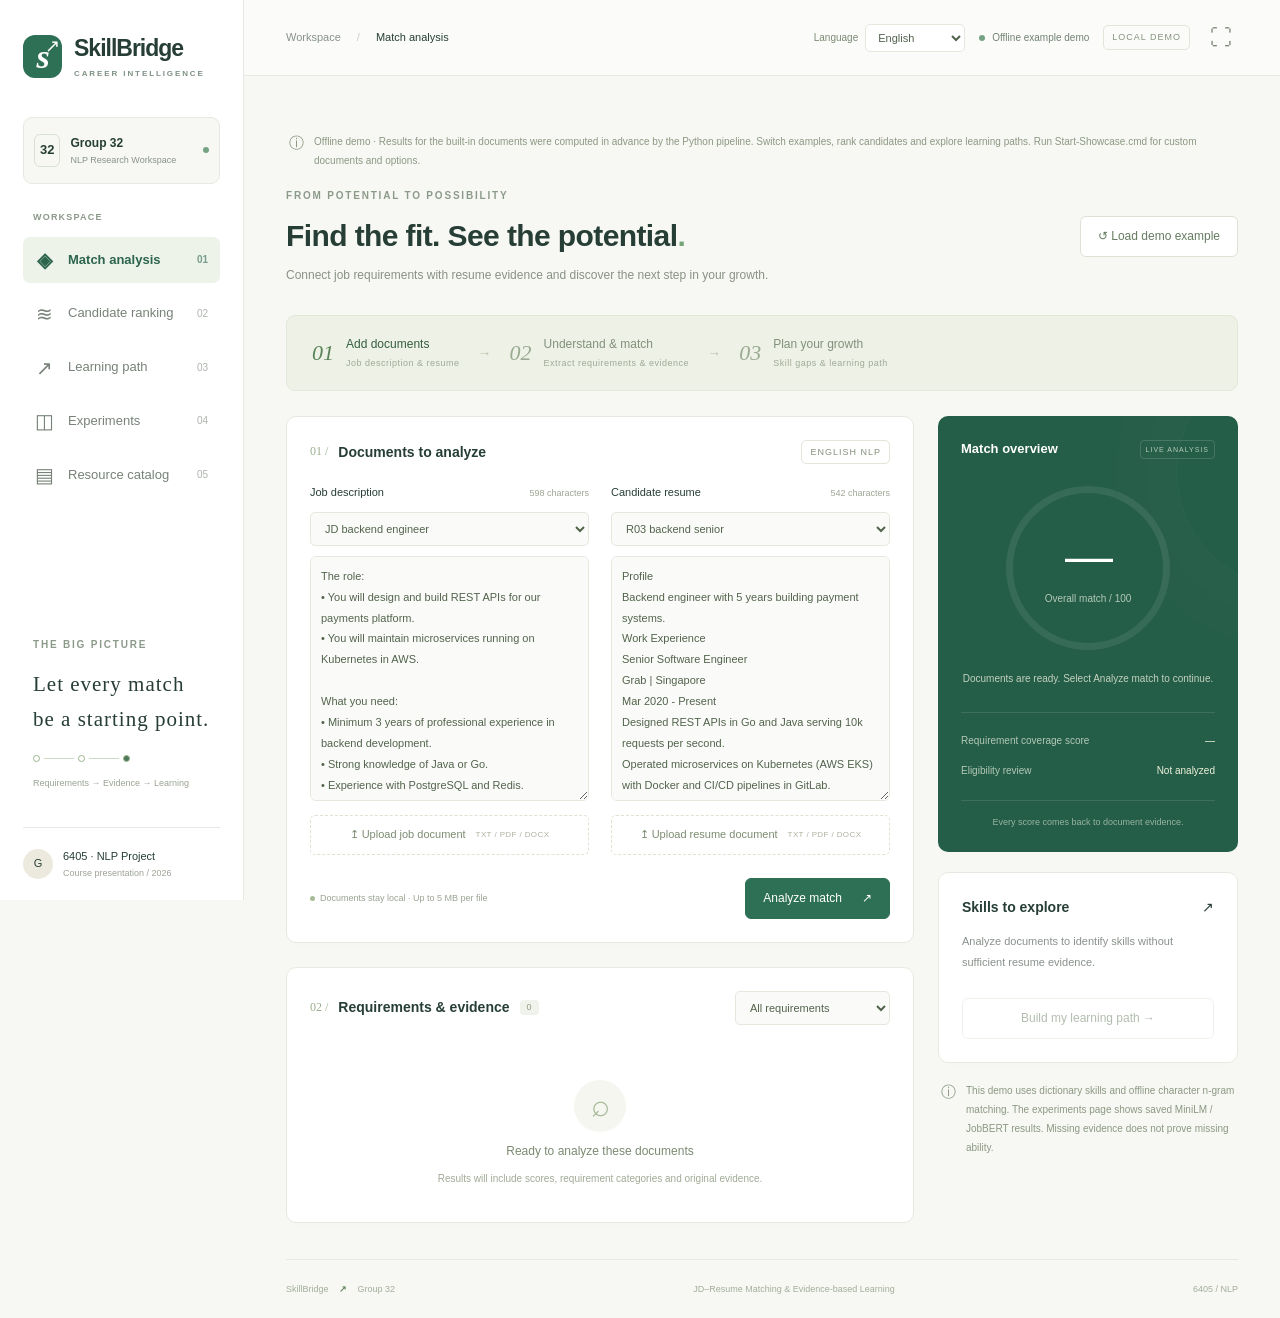
==== commit a1f77940: "加入英文版本" ====
--- a/Showcase.html
+++ b/Showcase.html
@@ -1,66 +1,355 @@
 <!doctype html>
-<html lang="zh-CN">
-<head><meta charset="utf-8"><meta name="viewport" content="width=device-width,initial-scale=1"><title>SkillBridge · 从匹配到成长</title><style>:root{--ink:#263e35;--muted:#89918b;--green:#2e7055;--accent:#b8d8a6;--paper:#f7f8f4;--line:#e6e9e1;--white:#fff;--orange:#ad7849}*{box-sizing:border-box}body{margin:0;background:var(--paper);color:var(--ink);font:14px/1.6 "Segoe UI","Microsoft YaHei",sans-serif}button,input,select,textarea{font:inherit}button,a,input,select,textarea{outline-color:var(--green)}button,a{ -webkit-tap-highlight-color:transparent}button{cursor:pointer}button:disabled{opacity:.5;cursor:wait}a{color:inherit;text-decoration:none}[hidden]{display:none!important}.sidebar{position:fixed;inset:0 auto 0 0;width:244px;background:#fff;border-right:1px solid var(--line);display:flex;flex-direction:column;padding:35px 23px 20px;z-index:10}.brand{display:flex;align-items:center;gap:12px;font-size:23px;font-weight:650;letter-spacing:-1px;line-height:1.15}.brand small{display:block;font-size:8px;letter-spacing:1.9px;margin-top:8px;color:#7e9184}.brand-icon{width:39px;height:43px;display:grid;place-content:center;background:var(--green);border-radius:12px;color:#fff;font-family:Georgia,serif;font-style:italic;font-size:34px;position:relative}.brand-icon span{position:absolute;font:18px sans-serif;right:3px;top:0}.workspace{display:flex;align-items:center;gap:10px;padding:16px 10px;margin:38px 0 26px;background:#f7f8f4;border:1px solid var(--line);border-radius:9px;font-size:12px;font-weight:600}.workspace small{display:block;font-size:9px;color:var(--muted);font-weight:400}.workspace-icon{border:1px solid #d9e0d5;border-radius:6px;padding:5px;font-size:13px}.workspace-dot,.status i,.small-dot{display:inline-block;border-radius:50%;width:6px;height:6px;background:#75a283}.workspace-dot{margin-left:auto}.nav-label,.eyebrow{font-size:10px;letter-spacing:1.8px;font-weight:600;color:#8c9a8a}.nav-label{font-size:9px;letter-spacing:1.2px;margin:0 10px 12px}nav{display:flex;flex-direction:column;gap:7px}nav a{display:flex;align-items:center;gap:14px;padding:13px 12px;border-radius:7px;font-size:13px;color:#788278}nav a>span:first-child{font-size:20px;width:19px;text-align:center;line-height:1}nav a.active{background:#edf3e9;color:#2c654b;font-weight:600}nav a:hover{background:#f3f6ef}.nav-index{margin-left:auto;font-size:10px;opacity:.6}.sidebar-note{margin-top:auto;padding:50px 10px 35px}.sidebar-note p{font:22px/1.65 Georgia,"Microsoft YaHei",serif;letter-spacing:1px;margin:13px 0 18px}.sidebar-note small{font-size:9px;color:#9aa394}.mini-path{display:flex;align-items:center;width:120px;gap:4px;margin-bottom:8px}.mini-path i{width:7px;height:7px;border:1px solid #9ab48d;border-radius:50%}.mini-path i:last-child{background:#4d795d}.mini-path b{height:1px;width:30px;background:#ccd9c5}.sidebar-footer{display:flex;align-items:center;gap:10px;border-top:1px solid var(--line);padding-top:20px;font-size:11px}.sidebar-footer small{display:block;color:#9ca397;font-size:9px}.avatar{background:#eceadf;border-radius:50%;width:30px;height:30px;display:grid;place-content:center}.shell{margin-left:244px}.topbar{height:76px;background:#fff9;border-bottom:1px solid var(--line);padding:0 42px;display:flex;justify-content:space-between;align-items:center;font-size:11px}.slash{margin:0 16px;color:#c7cec3}.top-right{display:flex;align-items:center;gap:20px}.status{font-size:10px;color:#718172;display:flex;gap:7px;align-items:center}.top-tag,.tag{font-size:9px;letter-spacing:1px;border:1px solid #e0e6d9;border-radius:5px;padding:4px 8px;color:#85917d;white-space:nowrap}.icon-button{border:0;background:none;color:#7e8978;font-size:22px}main{max-width:1640px;margin:auto;padding:38px 42px 0}.page-heading{display:flex;align-items:center;justify-content:space-between;gap:20px;margin-bottom:30px}.page-heading h1{font-size:30px;line-height:1.4;font-weight:600;letter-spacing:1px;margin:11px 0 9px}.page-heading p{font-size:12px;color:#899184;margin:0}.green{color:#75a477}.button{padding:11px 17px;border-radius:6px;border:1px solid #dce3d5;background:#fff;font-size:12px;line-height:1.4;display:inline-flex;align-items:center;justify-content:center;gap:20px;transition:background .15s,transform .15s}.button:hover:not(:disabled){transform:translateY(-1px);background:#eef3e8}.button.primary{background:var(--green);color:white;border-color:var(--green)}.button.primary:hover:not(:disabled){background:#245c45}.button.secondary{color:#667c61}.button.full{width:100%;margin-top:14px}.workflow-strip{display:flex;gap:30px;align-items:center;background:#edf1e6;border:1px solid #e2e8d9;border-radius:9px;padding:19px 25px;margin-bottom:25px}.workflow-strip>div{display:flex;align-items:center;gap:12px;font-size:12px;color:#81917b}.workflow-strip>div>span{font:italic 22px Georgia;color:#9aaa91}.workflow-strip small{display:block;font-size:9px;letter-spacing:.5px;margin-top:2px;color:#a0aa96}.workflow-strip .current{color:#355e3f}.workflow-strip .current>span{color:#5a8358}.workflow-strip>b{font-weight:400;color:#b8c3ac}.strip-end{margin-left:auto;font:italic 12px Georgia;color:#9ba98e}.match-layout{display:grid;grid-template-columns:minmax(0,1fr) 300px;gap:24px}.card{border:1px solid var(--line);border-radius:10px;background:var(--white);box-shadow:0 3px 9px #263e3502}.card-heading{display:flex;align-items:center;justify-content:space-between;gap:12px;margin-bottom:20px}.card-heading>div{display:flex;align-items:center;gap:10px}h2{font-size:14px;font-weight:600;margin:0}h3{font-size:15px;margin:10px 0}.section-number{font:12px Georgia;color:#9cae8e}.documents{padding:23px}.document-grid{display:grid;grid-template-columns:1fr 1fr;gap:22px}.document{min-width:0}.field-heading{display:flex;align-items:center;justify-content:space-between;margin-bottom:10px;gap:5px}.field-heading label{font-size:12px}.field-heading label span{font-size:9px;color:#a5ab9d;margin-left:5px}.file-label{font-size:9px;color:#9da593}input,textarea,select{background:#fafbf8;border:1px solid #e5e8df;border-radius:5px;color:#52634c;padding:9px 10px;width:100%;min-width:0}textarea{resize:vertical;line-height:1.9;font-size:11px}textarea::placeholder,input::placeholder{color:#a5ad9d}select{font-size:11px}#jd,#resume{height:245px;min-height:120px;margin-top:10px;border-radius:6px}.upload{display:flex;justify-content:center;align-items:center;gap:10px;font-size:11px;border:1px dashed #dce3d3;padding:10px;color:#7b8c70;border-radius:5px;margin-top:8px;cursor:pointer;transition:background .15s}.upload:hover{background:#f0f5e9}.upload span{font-size:8px;letter-spacing:.4px;color:#acb29f}.upload input{display:none}.document-footer{display:flex;justify-content:space-between;align-items:center;margin-top:23px;gap:10px}.document-footer>span{font-size:9px;color:#9aa391}.small-dot{background:#a8bc98;width:5px;height:5px;margin-right:5px}.score-card{background:#245d48;color:white;border-radius:10px;padding:23px;position:relative;overflow:hidden}.score-card:before{content:"";width:230px;height:230px;position:absolute;border:1px solid #ffffff09;border-radius:50%;right:-170px;top:-60px;box-shadow:0 0 0 30px #ffffff02,0 0 0 60px #ffffff02}.score-card h2{font-size:13px}.light-tag{font-size:7px;letter-spacing:1px;color:#b5cbb9;border:1px solid #ffffff26;border-radius:4px;padding:3px 5px}.score-ring{--score:0;width:164px;height:164px;margin:26px auto 21px;border-radius:50%;background:conic-gradient(#c4d9ab calc(var(--score)*1%),#ffffff16 0);padding:7px;transform:rotate(-0deg)}.score-ring>div{height:100%;border-radius:50%;background:#245d48;display:flex;flex-direction:column;align-items:center;justify-content:center}.score-ring strong{font-size:48px;font-weight:400;letter-spacing:-2px;line-height:1.2}.score-ring small{color:#b3c9b7;font-size:10px;margin-top:5px}.score-description{text-align:center;font-size:10px;color:#c4d2be;min-height:20px}.score-metrics{border-top:1px solid #ffffff1c;margin-top:21px;padding-top:13px}.score-metrics>div{display:flex;justify-content:space-between;font-size:10px;padding:7px 0;color:#b3c9b7}.score-metrics b{font-weight:500;color:#f0f3dc;max-width:150px;text-align:right}.score-foot{margin-top:14px;padding-top:14px;border-top:1px solid #ffffff1c;font-size:9px;color:#98b4a1;text-align:center}.gap-card{padding:23px;margin-top:20px}.gap-card .card-heading{margin-bottom:13px}.gap-card p{font-size:11px;line-height:1.9}.chips{display:flex;flex-wrap:wrap;gap:6px}.chip{display:inline-block;border-radius:4px;padding:3px 7px;font-size:10px;background:#f0f3e9;color:#6e845a}.chip.amber{background:#f8f1e6;color:#a28151}.context-note{display:flex;align-items:flex-start;gap:10px;color:#8c9882;padding:18px 3px;font-size:10px;line-height:1.9}.context-note>span{font-size:15px;line-height:1.5}.context-note p{margin:0}.evidence-card{margin-top:24px;overflow:hidden}.evidence-card>.card-heading{padding:23px 23px 0}.evidence-card select{width:155px}.count-badge{background:#f0f3eb;color:#8e9d82;font-size:9px;min-width:19px;text-align:center;border-radius:4px}.empty{padding:35px 20px;text-align:center;min-height:170px;display:flex;align-items:center;justify-content:center;flex-direction:column}.empty-symbol{font:32px Georgia;color:#aabb9c;background:#f4f6ef;display:grid;place-content:center;width:52px;height:52px;border-radius:50%}.empty h3{font-size:12px;color:#7b8a70;font-weight:500}.empty p{font-size:10px;color:#a0aa96;margin:0}.muted{color:var(--muted)}.caption{font-size:10px;line-height:1.9;color:#97a08e}.table-scroll{overflow:auto}table{border-collapse:collapse;width:100%;font-size:11px;text-align:left}th{font-size:9px;color:#91a086;font-weight:500;background:#f9faf6;white-space:nowrap}th,td{padding:13px 18px;border-bottom:1px solid #eff1ea;vertical-align:top}td{color:#5f7256}td.evidence-text{font-size:10px;max-width:310px;min-width:180px;line-height:1.8}td small{font-size:9px;color:#a0ac95;display:block}.badge{font-size:9px;padding:3px 7px;display:inline-block;border-radius:4px;background:#edf3e7;color:#63884e;white-space:nowrap}.badge.gap{background:#faf1e3;color:#aa8247}.badge.neutral{background:#f1f2ed;color:#939a8b}.evidence-actions{padding:12px 20px;font-size:10px;color:#9ba58f}.page-footer{display:flex;justify-content:space-between;align-items:center;border-top:1px solid var(--line);padding:22px 0;margin-top:36px;font-size:9px;color:#a3ad99;gap:15px}.page-footer b{color:#65885e;margin:0 8px}.two-columns{display:grid;grid-template-columns:minmax(280px,.8fr) minmax(0,1.2fr);gap:24px}.padded{padding:25px}.padded h2{margin-bottom:15px}.padded label:not(.upload):not(.check-line){font-size:11px;display:block;margin:16px 0 6px}.padded>.card-heading h2{margin:0}.candidate-check{display:flex;align-items:center;gap:10px;border-bottom:1px solid var(--line);padding:10px 0;font-size:11px}.candidate-check input,.check-line input{width:auto;accent-color:var(--green)}.candidate-check label{margin:0!important;cursor:pointer}.rank-row{display:flex;gap:16px;align-items:center;padding:19px 0;border-bottom:1px solid var(--line);cursor:pointer}.rank-row:hover{background:#f7faf2}.rank-number{width:30px;height:30px;display:grid;place-content:center;background:#f0f4e8;border-radius:7px;font:italic 18px Georgia;color:#7b9867}.rank-row:first-child .rank-number{background:#2e7055;color:#fff}.rank-name{font-size:12px;flex:1}.rank-name small{display:block;font-size:9px;color:#97a28b}.rank-value{font-size:24px;font-weight:500;color:#55784b}.learning-layout{display:grid;grid-template-columns:310px minmax(0,1fr);gap:24px}.two-fields{display:grid;grid-template-columns:1fr 1fr;gap:12px}.check-line{display:flex;align-items:center;gap:8px;font-size:11px;margin-top:17px}.stat-grid{display:grid;grid-template-columns:repeat(3,1fr);gap:14px;margin-bottom:20px}.stat{background:#edf2e6;border:1px solid #e2e8d8;border-radius:8px;padding:16px}.stat small{font-size:10px;color:#89997b}.stat strong{display:block;font-size:27px;font-weight:500;color:#547544;margin-top:5px}.course{padding:23px;background:white;border:1px solid var(--line);border-radius:9px;margin-bottom:14px}.course-head{display:flex;gap:15px;align-items:flex-start}.step{width:30px;height:30px;flex-shrink:0;display:grid;place-content:center;border-radius:50%;background:#eaf0df;color:#5e804a;font:italic 17px Georgia}.course h3{margin:0 0 3px;font-size:14px}.course .provider{font-size:9px;color:#94a087;letter-spacing:.6px}.course p{font-size:11px;color:#87947c;line-height:1.9}.course-link{font-size:10px;color:#557e46;margin-left:auto;white-space:nowrap}.course details{margin-top:13px;border-top:1px solid var(--line);padding-top:12px;font-size:10px;color:#87937d}.course summary{cursor:pointer}.course blockquote{border-left:2px solid #b4c5a2;padding-left:10px;margin:12px 0;color:#7a8d6e}.experiment-tabs{display:flex;gap:8px;margin-bottom:22px}.experiment-tabs button{padding:10px 23px;border:1px solid #e1e7d8;border-radius:6px;color:#8c9c7f;background:#fff;font-size:12px}.experiment-tabs button.active{background:var(--green);color:white;border-color:var(--green)}.experiment-meta{display:flex;justify-content:space-between;align-items:center;margin-bottom:25px;gap:20px}.experiment-meta p{font-size:10px;color:#98a28e}.experiment-meta h2{margin:0}.bar-row{display:grid;grid-template-columns:minmax(150px,260px) 1fr 55px;align-items:center;gap:18px;margin:17px 0;font-size:11px}.bar-row>span:first-child{overflow-wrap:anywhere}.bar-track{height:18px;border-radius:3px;background:#f1f3ec;overflow:hidden}.bar-fill{height:100%;background:#a8bc8d;border-radius:3px;min-width:2px}.bar-fill.negative{background:#cdb493}.bar-row.best .bar-fill{background:var(--green)}.bar-row.best{font-weight:600}.bar-row b{font-size:11px;font-weight:500}.catalog-toolbar{display:flex;justify-content:space-between;align-items:center;margin-bottom:24px;gap:20px}.catalog-toolbar input{max-width:400px;background:white}.catalog-grid{display:grid;grid-template-columns:repeat(3,minmax(0,1fr));gap:18px}.catalog-grid .course{margin:0;display:flex;flex-direction:column}.catalog-grid .course p{flex:1}.catalog-grid .course a{margin-top:15px;align-self:flex-start}#toast{position:fixed;bottom:28px;left:calc(50% + 100px);transform:translateX(-50%);max-width:650px;background:#284c39;color:#fff;padding:13px 23px;border-radius:8px;box-shadow:0 7px 30px #0002;z-index:40;font-size:12px}#toast.error{background:#8a523a}.loading{animation:pulse 1s infinite}@keyframes pulse{50%{opacity:.5}}button:focus-visible,a:focus-visible,.upload:focus-within{outline:2px solid #81a96c;outline-offset:3px}.row-hint{font-size:9px;color:#9aa890;text-align:right;margin-top:15px}@media(min-width:1500px){#jd,#resume{height:290px}.page-heading h1{font-size:34px}main{padding-top:45px}.workflow-strip{padding:23px 28px}}@media(max-width:1200px){.sidebar{width:210px;padding:30px 15px 20px}.shell{margin-left:210px}main{padding:30px 25px 0}.topbar{padding:0 25px}.match-layout{grid-template-columns:minmax(0,1fr) 265px;gap:18px}.documents{padding:20px}.document-grid{gap:13px}.strip-end{display:none}.workflow-strip{gap:20px;padding:17px}.field-heading label span{display:none}.page-heading h1{font-size:26px}.catalog-grid{grid-template-columns:repeat(2,minmax(0,1fr))}}@media(max-width:1000px){.match-layout{grid-template-columns:1fr}.result-column{display:grid;grid-template-columns:1fr 1fr;gap:20px}.gap-card{margin:0}.score-ring{width:135px;height:135px;margin:18px auto}.result-column .context-note{grid-column:1/-1;padding-top:0}.score-foot{display:none}.learning-layout{grid-template-columns:270px minmax(0,1fr)}.stat{padding:10px}.stat strong{font-size:23px}.two-columns{grid-template-columns:1fr 1fr}}@media(max-width:760px){.sidebar{position:static;width:100%;padding:14px 18px;border-right:0;border-bottom:1px solid var(--line)}.brand{font-size:20px}.brand-icon{width:32px;height:34px;font-size:28px}.brand small{display:none}.workspace,.sidebar-note,.sidebar-footer,.nav-label{display:none}nav{flex-direction:row;margin-top:18px;gap:4px;overflow:auto}nav a{padding:8px 10px;gap:7px;font-size:11px;white-space:nowrap}nav a>span:first-child{font-size:16px}.nav-index{display:none}.shell{margin:0}.topbar{height:51px;padding:0 18px}.top-right{gap:10px}.top-tag{display:none}main{padding:24px 17px 0}.page-heading{align-items:flex-start;gap:12px;margin-bottom:22px}.page-heading h1{font-size:23px;letter-spacing:0}.page-heading p{font-size:11px}.page-heading>.button{font-size:10px;padding:9px;white-space:nowrap}.eyebrow{font-size:8px;letter-spacing:1.2px}.workflow-strip{gap:10px;justify-content:space-between;padding:14px 10px}.workflow-strip>div{gap:5px;font-size:10px}.workflow-strip small{font-size:8px}.workflow-strip>div>span{font-size:17px}.workflow-strip>b{font-size:10px}.document-grid,.two-columns,.learning-layout{grid-template-columns:1fr}.document-grid{gap:23px}#jd,#resume{height:180px}.document-footer{flex-wrap:wrap}.result-column{grid-template-columns:1fr 1fr;gap:12px}.score-card,.gap-card{padding:18px}.score-card .light-tag{display:none}.score-ring{width:120px;height:120px}.score-ring strong{font-size:37px}.score-description{font-size:9px}.score-card h2,.gap-card h2{font-size:12px}.score-metrics>div{font-size:9px}.gap-card .button{font-size:10px;padding:10px 5px}.evidence-card>.card-heading{padding:17px 17px 0}.evidence-card select{width:125px}.section-number{font-size:10px}.page-footer{font-size:8px;flex-wrap:wrap}.page-footer>span:nth-child(2){display:none}.experiment-tabs{gap:6px}.experiment-tabs button{font-size:11px;padding:9px 12px}.bar-row{grid-template-columns:135px 1fr 40px;gap:9px;font-size:10px}.padded{padding:19px}.experiment-meta{display:block}.experiment-meta .tag{white-space:normal}.catalog-grid{grid-template-columns:1fr}.catalog-toolbar{flex-wrap:wrap}.catalog-toolbar input{max-width:none}.stat-grid{gap:8px}.stat strong{font-size:22px}.course-link{font-size:9px}.course h3{font-size:12px}#toast{left:50%;width:90%;text-align:center}.page-heading>.tag{display:none}}
+<html lang="en">
+<head><meta charset="utf-8"><meta name="viewport" content="width=device-width,initial-scale=1"><title>SkillBridge · From matching to growth</title><style>:root{--ink:#263e35;--muted:#89918b;--green:#2e7055;--accent:#b8d8a6;--paper:#f7f8f4;--line:#e6e9e1;--white:#fff;--orange:#ad7849}*{box-sizing:border-box}body{margin:0;background:var(--paper);color:var(--ink);font:14px/1.6 "Segoe UI","Microsoft YaHei",sans-serif}button,input,select,textarea{font:inherit}button,a,input,select,textarea{outline-color:var(--green)}button,a{ -webkit-tap-highlight-color:transparent}button{cursor:pointer}button:disabled{opacity:.5;cursor:wait}a{color:inherit;text-decoration:none}[hidden]{display:none!important}.sidebar{position:fixed;inset:0 auto 0 0;width:244px;background:#fff;border-right:1px solid var(--line);display:flex;flex-direction:column;padding:35px 23px 20px;z-index:10}.brand{display:flex;align-items:center;gap:12px;font-size:23px;font-weight:650;letter-spacing:-1px;line-height:1.15}.brand small{display:block;font-size:8px;letter-spacing:1.9px;margin-top:8px;color:#7e9184}.brand-icon{width:39px;height:43px;display:grid;place-content:center;background:var(--green);border-radius:12px;color:#fff;font-family:Georgia,serif;font-style:italic;font-size:34px;position:relative}.brand-icon span{position:absolute;font:18px sans-serif;right:3px;top:0}.workspace{display:flex;align-items:center;gap:10px;padding:16px 10px;margin:38px 0 26px;background:#f7f8f4;border:1px solid var(--line);border-radius:9px;font-size:12px;font-weight:600}.workspace small{display:block;font-size:9px;color:var(--muted);font-weight:400}.workspace-icon{border:1px solid #d9e0d5;border-radius:6px;padding:5px;font-size:13px}.workspace-dot,.status i,.small-dot{display:inline-block;border-radius:50%;width:6px;height:6px;background:#75a283}.workspace-dot{margin-left:auto}.nav-label,.eyebrow{font-size:10px;letter-spacing:1.8px;font-weight:600;color:#8c9a8a}.nav-label{font-size:9px;letter-spacing:1.2px;margin:0 10px 12px}nav{display:flex;flex-direction:column;gap:7px}nav a{display:flex;align-items:center;gap:14px;padding:13px 12px;border-radius:7px;font-size:13px;color:#788278}nav a>span:first-child{font-size:20px;width:19px;text-align:center;line-height:1}nav a.active{background:#edf3e9;color:#2c654b;font-weight:600}nav a:hover{background:#f3f6ef}.nav-index{margin-left:auto;font-size:10px;opacity:.6}.sidebar-note{margin-top:auto;padding:50px 10px 35px}.sidebar-note p{font:22px/1.65 Georgia,"Microsoft YaHei",serif;letter-spacing:1px;margin:13px 0 18px}.sidebar-note small{font-size:9px;color:#9aa394}.mini-path{display:flex;align-items:center;width:120px;gap:4px;margin-bottom:8px}.mini-path i{width:7px;height:7px;border:1px solid #9ab48d;border-radius:50%}.mini-path i:last-child{background:#4d795d}.mini-path b{height:1px;width:30px;background:#ccd9c5}.sidebar-footer{display:flex;align-items:center;gap:10px;border-top:1px solid var(--line);padding-top:20px;font-size:11px}.sidebar-footer small{display:block;color:#9ca397;font-size:9px}.avatar{background:#eceadf;border-radius:50%;width:30px;height:30px;display:grid;place-content:center}.shell{margin-left:244px}.topbar{height:76px;background:#fff9;border-bottom:1px solid var(--line);padding:0 42px;display:flex;justify-content:space-between;align-items:center;font-size:11px}.slash{margin:0 16px;color:#c7cec3}.top-right{display:flex;align-items:center;gap:20px}.status{font-size:10px;color:#718172;display:flex;gap:7px;align-items:center}.top-tag,.tag{font-size:9px;letter-spacing:1px;border:1px solid #e0e6d9;border-radius:5px;padding:4px 8px;color:#85917d;white-space:nowrap}.icon-button{border:0;background:none;color:#7e8978;font-size:22px}main{max-width:1640px;margin:auto;padding:38px 42px 0}.page-heading{display:flex;align-items:center;justify-content:space-between;gap:20px;margin-bottom:30px}.page-heading h1{font-size:30px;line-height:1.4;font-weight:600;letter-spacing:1px;margin:11px 0 9px}.page-heading p{font-size:12px;color:#899184;margin:0}.green{color:#75a477}.button{padding:11px 17px;border-radius:6px;border:1px solid #dce3d5;background:#fff;font-size:12px;line-height:1.4;display:inline-flex;align-items:center;justify-content:center;gap:20px;transition:background .15s,transform .15s}.button:hover:not(:disabled){transform:translateY(-1px);background:#eef3e8}.button.primary{background:var(--green);color:white;border-color:var(--green)}.button.primary:hover:not(:disabled){background:#245c45}.button.secondary{color:#667c61}.button.full{width:100%;margin-top:14px}.workflow-strip{display:flex;gap:30px;align-items:center;background:#edf1e6;border:1px solid #e2e8d9;border-radius:9px;padding:19px 25px;margin-bottom:25px}.workflow-strip>div{display:flex;align-items:center;gap:12px;font-size:12px;color:#81917b}.workflow-strip>div>span{font:italic 22px Georgia;color:#9aaa91}.workflow-strip small{display:block;font-size:9px;letter-spacing:.5px;margin-top:2px;color:#a0aa96}.workflow-strip .current{color:#355e3f}.workflow-strip .current>span{color:#5a8358}.workflow-strip>b{font-weight:400;color:#b8c3ac}.strip-end{margin-left:auto;font:italic 12px Georgia;color:#9ba98e}.match-layout{display:grid;grid-template-columns:minmax(0,1fr) 300px;gap:24px}.card{border:1px solid var(--line);border-radius:10px;background:var(--white);box-shadow:0 3px 9px #263e3502}.card-heading{display:flex;align-items:center;justify-content:space-between;gap:12px;margin-bottom:20px}.card-heading>div{display:flex;align-items:center;gap:10px}h2{font-size:14px;font-weight:600;margin:0}h3{font-size:15px;margin:10px 0}.section-number{font:12px Georgia;color:#9cae8e}.documents{padding:23px}.document-grid{display:grid;grid-template-columns:1fr 1fr;gap:22px}.document{min-width:0}.field-heading{display:flex;align-items:center;justify-content:space-between;margin-bottom:10px;gap:5px}.field-heading label{font-size:12px}.field-heading label span{font-size:9px;color:#a5ab9d;margin-left:5px}.file-label{font-size:9px;color:#9da593}input,textarea,select{background:#fafbf8;border:1px solid #e5e8df;border-radius:5px;color:#52634c;padding:9px 10px;width:100%;min-width:0}textarea{resize:vertical;line-height:1.9;font-size:11px}textarea::placeholder,input::placeholder{color:#a5ad9d}select{font-size:11px}#jd,#resume{height:245px;min-height:120px;margin-top:10px;border-radius:6px}.upload{display:flex;justify-content:center;align-items:center;gap:10px;font-size:11px;border:1px dashed #dce3d3;padding:10px;color:#7b8c70;border-radius:5px;margin-top:8px;cursor:pointer;transition:background .15s}.upload:hover{background:#f0f5e9}.upload span{font-size:8px;letter-spacing:.4px;color:#acb29f}.upload input{display:none}.document-footer{display:flex;justify-content:space-between;align-items:center;margin-top:23px;gap:10px}.document-footer>span{font-size:9px;color:#9aa391}.small-dot{background:#a8bc98;width:5px;height:5px;margin-right:5px}.score-card{background:#245d48;color:white;border-radius:10px;padding:23px;position:relative;overflow:hidden}.score-card:before{content:"";width:230px;height:230px;position:absolute;border:1px solid #ffffff09;border-radius:50%;right:-170px;top:-60px;box-shadow:0 0 0 30px #ffffff02,0 0 0 60px #ffffff02}.score-card h2{font-size:13px}.light-tag{font-size:7px;letter-spacing:1px;color:#b5cbb9;border:1px solid #ffffff26;border-radius:4px;padding:3px 5px}.score-ring{--score:0;width:164px;height:164px;margin:26px auto 21px;border-radius:50%;background:conic-gradient(#c4d9ab calc(var(--score)*1%),#ffffff16 0);padding:7px;transform:rotate(-0deg)}.score-ring>div{height:100%;border-radius:50%;background:#245d48;display:flex;flex-direction:column;align-items:center;justify-content:center}.score-ring strong{font-size:48px;font-weight:400;letter-spacing:-2px;line-height:1.2}.score-ring small{color:#b3c9b7;font-size:10px;margin-top:5px}.score-description{text-align:center;font-size:10px;color:#c4d2be;min-height:20px}.score-metrics{border-top:1px solid #ffffff1c;margin-top:21px;padding-top:13px}.score-metrics>div{display:flex;justify-content:space-between;font-size:10px;padding:7px 0;color:#b3c9b7}.score-metrics b{font-weight:500;color:#f0f3dc;max-width:150px;text-align:right}.score-foot{margin-top:14px;padding-top:14px;border-top:1px solid #ffffff1c;font-size:9px;color:#98b4a1;text-align:center}.gap-card{padding:23px;margin-top:20px}.gap-card .card-heading{margin-bottom:13px}.gap-card p{font-size:11px;line-height:1.9}.chips{display:flex;flex-wrap:wrap;gap:6px}.chip{display:inline-block;border-radius:4px;padding:3px 7px;font-size:10px;background:#f0f3e9;color:#6e845a}.chip.amber{background:#f8f1e6;color:#a28151}.context-note{display:flex;align-items:flex-start;gap:10px;color:#8c9882;padding:18px 3px;font-size:10px;line-height:1.9}.context-note>span{font-size:15px;line-height:1.5}.context-note p{margin:0}.evidence-card{margin-top:24px;overflow:hidden}.evidence-card>.card-heading{padding:23px 23px 0}.evidence-card select{width:155px}.count-badge{background:#f0f3eb;color:#8e9d82;font-size:9px;min-width:19px;text-align:center;border-radius:4px}.empty{padding:35px 20px;text-align:center;min-height:170px;display:flex;align-items:center;justify-content:center;flex-direction:column}.empty-symbol{font:32px Georgia;color:#aabb9c;background:#f4f6ef;display:grid;place-content:center;width:52px;height:52px;border-radius:50%}.empty h3{font-size:12px;color:#7b8a70;font-weight:500}.empty p{font-size:10px;color:#a0aa96;margin:0}.muted{color:var(--muted)}.caption{font-size:10px;line-height:1.9;color:#97a08e}.table-scroll{overflow:auto}table{border-collapse:collapse;width:100%;font-size:11px;text-align:left}th{font-size:9px;color:#91a086;font-weight:500;background:#f9faf6;white-space:nowrap}th,td{padding:13px 18px;border-bottom:1px solid #eff1ea;vertical-align:top}td{color:#5f7256}td.evidence-text{font-size:10px;max-width:310px;min-width:180px;line-height:1.8}td small{font-size:9px;color:#a0ac95;display:block}.badge{font-size:9px;padding:3px 7px;display:inline-block;border-radius:4px;background:#edf3e7;color:#63884e;white-space:nowrap}.badge.gap{background:#faf1e3;color:#aa8247}.badge.neutral{background:#f1f2ed;color:#939a8b}.evidence-actions{padding:12px 20px;font-size:10px;color:#9ba58f}.page-footer{display:flex;justify-content:space-between;align-items:center;border-top:1px solid var(--line);padding:22px 0;margin-top:36px;font-size:9px;color:#a3ad99;gap:15px}.page-footer b{color:#65885e;margin:0 8px}.two-columns{display:grid;grid-template-columns:minmax(280px,.8fr) minmax(0,1.2fr);gap:24px}.padded{padding:25px}.padded h2{margin-bottom:15px}.padded label:not(.upload):not(.check-line){font-size:11px;display:block;margin:16px 0 6px}.padded>.card-heading h2{margin:0}.candidate-check{display:flex;align-items:center;gap:10px;border-bottom:1px solid var(--line);padding:10px 0;font-size:11px}.candidate-check input,.check-line input{width:auto;accent-color:var(--green)}.candidate-check label{margin:0!important;cursor:pointer}.rank-row{display:flex;gap:16px;align-items:center;padding:19px 0;border-bottom:1px solid var(--line);cursor:pointer}.rank-row:hover{background:#f7faf2}.rank-number{width:30px;height:30px;display:grid;place-content:center;background:#f0f4e8;border-radius:7px;font:italic 18px Georgia;color:#7b9867}.rank-row:first-child .rank-number{background:#2e7055;color:#fff}.rank-name{font-size:12px;flex:1}.rank-name small{display:block;font-size:9px;color:#97a28b}.rank-value{font-size:24px;font-weight:500;color:#55784b}.learning-layout{display:grid;grid-template-columns:310px minmax(0,1fr);gap:24px}.two-fields{display:grid;grid-template-columns:1fr 1fr;gap:12px}.check-line{display:flex;align-items:center;gap:8px;font-size:11px;margin-top:17px}.stat-grid{display:grid;grid-template-columns:repeat(3,1fr);gap:14px;margin-bottom:20px}.stat{background:#edf2e6;border:1px solid #e2e8d8;border-radius:8px;padding:16px}.stat small{font-size:10px;color:#89997b}.stat strong{display:block;font-size:27px;font-weight:500;color:#547544;margin-top:5px}.course{padding:23px;background:white;border:1px solid var(--line);border-radius:9px;margin-bottom:14px}.course-head{display:flex;gap:15px;align-items:flex-start}.step{width:30px;height:30px;flex-shrink:0;display:grid;place-content:center;border-radius:50%;background:#eaf0df;color:#5e804a;font:italic 17px Georgia}.course h3{margin:0 0 3px;font-size:14px}.course .provider{font-size:9px;color:#94a087;letter-spacing:.6px}.course p{font-size:11px;color:#87947c;line-height:1.9}.course-link{font-size:10px;color:#557e46;margin-left:auto;white-space:nowrap}.course details{margin-top:13px;border-top:1px solid var(--line);padding-top:12px;font-size:10px;color:#87937d}.course summary{cursor:pointer}.course blockquote{border-left:2px solid #b4c5a2;padding-left:10px;margin:12px 0;color:#7a8d6e}.experiment-tabs{display:flex;gap:8px;margin-bottom:22px}.experiment-tabs button{padding:10px 23px;border:1px solid #e1e7d8;border-radius:6px;color:#8c9c7f;background:#fff;font-size:12px}.experiment-tabs button.active{background:var(--green);color:white;border-color:var(--green)}.experiment-meta{display:flex;justify-content:space-between;align-items:center;margin-bottom:25px;gap:20px}.experiment-meta p{font-size:10px;color:#98a28e}.experiment-meta h2{margin:0}.bar-row{display:grid;grid-template-columns:minmax(150px,260px) 1fr 55px;align-items:center;gap:18px;margin:17px 0;font-size:11px}.bar-row>span:first-child{overflow-wrap:anywhere}.bar-track{height:18px;border-radius:3px;background:#f1f3ec;overflow:hidden}.bar-fill{height:100%;background:#a8bc8d;border-radius:3px;min-width:2px}.bar-fill.negative{background:#cdb493}.bar-row.best .bar-fill{background:var(--green)}.bar-row.best{font-weight:600}.bar-row b{font-size:11px;font-weight:500}.catalog-toolbar{display:flex;justify-content:space-between;align-items:center;margin-bottom:24px;gap:20px}.catalog-toolbar input{max-width:400px;background:white}.catalog-grid{display:grid;grid-template-columns:repeat(3,minmax(0,1fr));gap:18px}.catalog-grid .course{margin:0;display:flex;flex-direction:column}.catalog-grid .course p{flex:1}.catalog-grid .course a{margin-top:15px;align-self:flex-start}#toast{position:fixed;bottom:28px;left:calc(50% + 100px);transform:translateX(-50%);max-width:650px;background:#284c39;color:#fff;padding:13px 23px;border-radius:8px;box-shadow:0 7px 30px #0002;z-index:40;font-size:12px}#toast.error{background:#8a523a}.loading{animation:pulse 1s infinite}@keyframes pulse{50%{opacity:.5}}button:focus-visible,a:focus-visible,.upload:focus-within{outline:2px solid #81a96c;outline-offset:3px}.row-hint{font-size:9px;color:#9aa890;text-align:right;margin-top:15px}@media(min-width:1500px){#jd,#resume{height:290px}.page-heading h1{font-size:34px}main{padding-top:45px}.workflow-strip{padding:23px 28px}}@media(max-width:1200px){.sidebar{width:210px;padding:30px 15px 20px}.shell{margin-left:210px}main{padding:30px 25px 0}.topbar{padding:0 25px}.match-layout{grid-template-columns:minmax(0,1fr) 265px;gap:18px}.documents{padding:20px}.document-grid{gap:13px}.strip-end{display:none}.workflow-strip{gap:20px;padding:17px}.field-heading label span{display:none}.page-heading h1{font-size:26px}.catalog-grid{grid-template-columns:repeat(2,minmax(0,1fr))}}@media(max-width:1000px){.match-layout{grid-template-columns:1fr}.result-column{display:grid;grid-template-columns:1fr 1fr;gap:20px}.gap-card{margin:0}.score-ring{width:135px;height:135px;margin:18px auto}.result-column .context-note{grid-column:1/-1;padding-top:0}.score-foot{display:none}.learning-layout{grid-template-columns:270px minmax(0,1fr)}.stat{padding:10px}.stat strong{font-size:23px}.two-columns{grid-template-columns:1fr 1fr}}@media(max-width:760px){.sidebar{position:static;width:100%;padding:14px 18px;border-right:0;border-bottom:1px solid var(--line)}.brand{font-size:20px}.brand-icon{width:32px;height:34px;font-size:28px}.brand small{display:none}.workspace,.sidebar-note,.sidebar-footer,.nav-label{display:none}nav{flex-direction:row;margin-top:18px;gap:4px;overflow:auto}nav a{padding:8px 10px;gap:7px;font-size:11px;white-space:nowrap}nav a>span:first-child{font-size:16px}.nav-index{display:none}.shell{margin:0}.topbar{height:51px;padding:0 18px}.top-right{gap:10px}.top-tag{display:none}main{padding:24px 17px 0}.page-heading{align-items:flex-start;gap:12px;margin-bottom:22px}.page-heading h1{font-size:23px;letter-spacing:0}.page-heading p{font-size:11px}.page-heading>.button{font-size:10px;padding:9px;white-space:nowrap}.eyebrow{font-size:8px;letter-spacing:1.2px}.workflow-strip{gap:10px;justify-content:space-between;padding:14px 10px}.workflow-strip>div{gap:5px;font-size:10px}.workflow-strip small{font-size:8px}.workflow-strip>div>span{font-size:17px}.workflow-strip>b{font-size:10px}.document-grid,.two-columns,.learning-layout{grid-template-columns:1fr}.document-grid{gap:23px}#jd,#resume{height:180px}.document-footer{flex-wrap:wrap}.result-column{grid-template-columns:1fr 1fr;gap:12px}.score-card,.gap-card{padding:18px}.score-card .light-tag{display:none}.score-ring{width:120px;height:120px}.score-ring strong{font-size:37px}.score-description{font-size:9px}.score-card h2,.gap-card h2{font-size:12px}.score-metrics>div{font-size:9px}.gap-card .button{font-size:10px;padding:10px 5px}.evidence-card>.card-heading{padding:17px 17px 0}.evidence-card select{width:125px}.section-number{font-size:10px}.page-footer{font-size:8px;flex-wrap:wrap}.page-footer>span:nth-child(2){display:none}.experiment-tabs{gap:6px}.experiment-tabs button{font-size:11px;padding:9px 12px}.bar-row{grid-template-columns:135px 1fr 40px;gap:9px;font-size:10px}.padded{padding:19px}.experiment-meta{display:block}.experiment-meta .tag{white-space:normal}.catalog-grid{grid-template-columns:1fr}.catalog-toolbar{flex-wrap:wrap}.catalog-toolbar input{max-width:none}.stat-grid{gap:8px}.stat strong{font-size:22px}.course-link{font-size:9px}.course h3{font-size:12px}#toast{left:50%;width:90%;text-align:center}.page-heading>.tag{display:none}}
+
+.language-control{display:flex;align-items:center;gap:7px;color:#7b8973;font-size:10px;white-space:nowrap}.language-control select{width:100px;background:#fff;font-size:11px;padding:6px 8px}.top-right{gap:14px}html[lang="en"] .page-heading h1{letter-spacing:-.6px;font-size:30px}html[lang="en"] .document-footer{flex-wrap:wrap}html[lang="en"] .sidebar-note p{font-size:21px}html[lang="en"] .workflow-strip{gap:18px}html[lang="en"] .strip-end{display:none}html[lang="en"] .field-heading label{font-size:11px}html[lang="en"] .score-metrics b{max-width:125px}@media(max-width:760px){.language-control>span{display:none}.language-control select{width:85px;font-size:10px}.top-right{gap:8px}.status{font-size:9px}html[lang="en"] .page-heading h1{font-size:23px}html[lang="en"] .workflow-strip{gap:6px}.workflow-strip small{max-width:100px}html[lang="en"] .workflow-strip small{line-height:1.5}html[lang="en"] .gap-card .button{overflow-wrap:anywhere}html[lang="en"] .page-heading{flex-wrap:wrap}html[lang="en"] .page-heading>.button{margin-left:auto}}
 </style></head>
 <body>
 <aside class="sidebar">
   <a class="brand" href="#match"><span class="brand-icon">s<span>↗</span></span><span>SkillBridge<small>CAREER INTELLIGENCE</small></span></a>
   <div class="workspace"><span class="workspace-icon">32</span><div>Group 32<small>NLP Research Workspace</small></div><span class="workspace-dot"></span></div>
-  <div class="nav-label">WORKSPACE / 工作台</div>
-  <nav aria-label="主导航">
-    <a href="#match" data-view="match"><span>◈</span>匹配分析<span class="nav-index">01</span></a>
-    <a href="#ranking" data-view="ranking"><span>≋</span>候选人排序<span class="nav-index">02</span></a>
-    <a href="#learning" data-view="learning"><span>↗</span>学习路径<span class="nav-index">03</span></a>
-    <a href="#experiments" data-view="experiments"><span>◫</span>实验对比<span class="nav-index">04</span></a>
-    <a href="#catalog" data-view="catalog"><span>▤</span>资源目录<span class="nav-index">05</span></a>
+  <div class="nav-label">WORKSPACE</div>
+  <nav aria-label="Main navigation">
+    <a href="#match" data-view="match"><span>◈</span>Match analysis<span class="nav-index">01</span></a>
+    <a href="#ranking" data-view="ranking"><span>≋</span>Candidate ranking<span class="nav-index">02</span></a>
+    <a href="#learning" data-view="learning"><span>↗</span>Learning path<span class="nav-index">03</span></a>
+    <a href="#experiments" data-view="experiments"><span>◫</span>Experiments<span class="nav-index">04</span></a>
+    <a href="#catalog" data-view="catalog"><span>▤</span>Resource catalog<span class="nav-index">05</span></a>
   </nav>
-  <div class="sidebar-note"><span class="eyebrow">THE BIG PICTURE</span><p>让每一次匹配，<br>成为成长的起点。</p><div class="mini-path"><i></i><b></b><i></i><b></b><i></i></div><small>Requirements → Evidence → Learning</small></div>
+  <div class="sidebar-note"><span class="eyebrow">THE BIG PICTURE</span><p>Let every match<br>be a starting point.</p><div class="mini-path"><i></i><b></b><i></i><b></b><i></i></div><small>Requirements → Evidence → Learning</small></div>
   <div class="sidebar-footer"><span class="avatar">G</span><div>6405 · NLP Project<small>Course presentation / 2026</small></div></div>
 </aside>
 <div class="shell">
-<header class="topbar"><div><span class="muted">工作台</span><span class="slash">/</span><span id="breadcrumb">匹配分析</span></div><div class="top-right"><span id="connection" class="status"><i></i>正在连接</span><span class="top-tag">LOCAL DEMO</span><button id="presentation" class="icon-button" title="切换全屏演示" aria-label="切换全屏演示">⛶</button></div></header>
+<header class="topbar"><div><span class="muted">Workspace</span><span class="slash">/</span><span id="breadcrumb">Match analysis</span></div><div class="top-right"><label class="language-control"><span>Language</span><select id="display-language" aria-label="Display language"><option value="en" data-i18n-ignore>English</option><option value="zh" data-i18n-ignore>中文</option></select></label><span id="connection" class="status"><i></i>Connecting</span><span class="top-tag">LOCAL DEMO</span><button id="presentation" class="icon-button" title="Toggle presentation fullscreen" aria-label="Toggle presentation fullscreen">⛶</button></div></header>
 <main>
-  <div id="offline-notice" class="context-note" hidden><span>ⓘ</span><p>离线案例演示 · 内置文档的结果由 Python 流水线预先计算。可切换案例、排序和查看学习路径；自定义文档及参数请使用 Start-Showcase.cmd 启动实时版本。</p></div>
+  <div id="offline-notice" class="context-note" hidden><span>ⓘ</span><p>Offline demo · Results for the built-in documents were computed in advance by the Python pipeline. Switch examples, rank candidates and explore learning paths. Run Start-Showcase.cmd for custom documents and options.</p></div>
   <section class="page" id="view-match">
-    <div class="page-heading"><div><div class="eyebrow">FROM POTENTIAL TO POSSIBILITY</div><h1>发现契合，也发现可能<span class="green">。</span></h1><p>连接岗位要求与简历证据，找到下一步成长方向。</p></div><button class="button secondary" id="load-example">↺ 加载演示案例</button></div>
-    <div class="workflow-strip"><div class="current"><span>01</span><div>输入文档<small>岗位描述 & 简历</small></div></div><b>→</b><div><span>02</span><div>理解与匹配<small>要求提取 & 证据对齐</small></div></div><b>→</b><div><span>03</span><div>规划成长<small>技能差距 & 学习路径</small></div></div><span class="strip-end">One connected journey ↗</span></div>
+    <div class="page-heading"><div><div class="eyebrow">FROM POTENTIAL TO POSSIBILITY</div><h1>Find the fit. See the potential<span class="green">.</span></h1><p>Connect job requirements with resume evidence and discover the next step in your growth.</p></div><button class="button secondary" id="load-example">↺ Load demo example</button></div>
+    <div class="workflow-strip"><div class="current"><span>01</span><div>Add documents<small>Job description & resume</small></div></div><b>→</b><div><span>02</span><div>Understand & match<small>Extract requirements & evidence</small></div></div><b>→</b><div><span>03</span><div>Plan your growth<small>Skill gaps & learning path</small></div></div><span class="strip-end">One connected journey ↗</span></div>
     <div class="match-layout"><div>
-      <article class="card documents"><div class="card-heading"><div><span class="section-number">01 /</span><h2>添加分析文档</h2></div><span class="tag">ENGLISH NLP</span></div>
+      <article class="card documents"><div class="card-heading"><div><span class="section-number">01 /</span><h2>Documents to analyze</h2></div><span class="tag">ENGLISH NLP</span></div>
         <div class="document-grid">
-          <div class="document"><div class="field-heading"><label for="jd">岗位描述 <span>Job description</span></label><span class="file-label" id="jd-count">0 字符</span></div><select id="job-example" aria-label="选择示例岗位"></select><textarea id="jd" maxlength="40000" placeholder="粘贴英文岗位描述，包含技能、经验和学历要求…"></textarea><label class="upload">↥ 上传岗位文档 <span>TXT / PDF / DOCX</span><input type="file" id="jd-file" accept=".txt,.pdf,.docx"></label></div>
-          <div class="document"><div class="field-heading"><label for="resume">候选人简历 <span>Resume</span></label><span class="file-label" id="resume-count">0 字符</span></div><select id="resume-example" aria-label="选择示例简历"></select><textarea id="resume" maxlength="40000" placeholder="粘贴英文简历，包含技能、项目和工作经历…"></textarea><label class="upload">↥ 上传简历文档 <span>TXT / PDF / DOCX</span><input type="file" id="resume-file" accept=".txt,.pdf,.docx"></label></div>
-        </div><div class="document-footer"><span><i class="small-dot"></i>文档仅在本地处理 · 单文件 ≤ 5 MB</span><button class="button primary" id="analyze">开始匹配分析 <span>↗</span></button></div>
+          <div class="document"><div class="field-heading"><label for="jd">Job description</label><span class="file-label" id="jd-count">0 characters</span></div><select id="job-example" aria-label="Choose an example job"></select><textarea id="jd" maxlength="40000" placeholder="Paste an English job description, including skills, experience and education requirements…"></textarea><label class="upload">↥ Upload job document <span>TXT / PDF / DOCX</span><input type="file" id="jd-file" accept=".txt,.pdf,.docx"></label></div>
+          <div class="document"><div class="field-heading"><label for="resume">Candidate resume</label><span class="file-label" id="resume-count">0 characters</span></div><select id="resume-example" aria-label="Choose an example resume"></select><textarea id="resume" maxlength="40000" placeholder="Paste an English resume, including skills, projects and work experience…"></textarea><label class="upload">↥ Upload resume document <span>TXT / PDF / DOCX</span><input type="file" id="resume-file" accept=".txt,.pdf,.docx"></label></div>
+        </div><div class="document-footer"><span><i class="small-dot"></i>Documents stay local · Up to 5 MB per file</span><button class="button primary" id="analyze">Analyze match <span>↗</span></button></div>
       </article>
-      <article class="card evidence-card"><div class="card-heading"><div><span class="section-number">02 /</span><h2>要求与证据</h2><span class="count-badge" id="evidence-count">0</span></div><select id="evidence-filter" aria-label="筛选匹配证据"><option value="all">全部要求</option><option value="gap">缺少证据</option><option value="strong">充分匹配 ≥70</option></select></div><div id="evidence" class="empty"><span class="empty-symbol">⌕</span><h3>让匹配结果有据可循</h3><p>开始分析后，在这里查看每条要求与简历原文的对应关系。</p></div></article>
+      <article class="card evidence-card"><div class="card-heading"><div><span class="section-number">02 /</span><h2>Requirements & evidence</h2><span class="count-badge" id="evidence-count">0</span></div><select id="evidence-filter" aria-label="Filter matching evidence"><option value="all">All requirements</option><option value="gap">Missing evidence</option><option value="strong">Strong match ≥70</option></select></div><div id="evidence" class="empty"><span class="empty-symbol">⌕</span><h3>A match you can explain</h3><p>Run an analysis to see how each requirement aligns with the original resume.</p></div></article>
     </div><div class="result-column">
-      <article class="score-card"><div class="card-heading"><h2>匹配概览</h2><span class="light-tag">LIVE ANALYSIS</span></div><div id="score-ring" class="score-ring"><div><strong id="match-score">—</strong><small>综合匹配 / 100</small></div></div><div id="score-description" class="score-description">你的下一个机会，从理解差距开始。</div><div class="score-metrics"><div><span>要求覆盖分</span><b id="coverage-score">—</b></div><div><span>资格审查状态</span><b id="eligibility">待分析</b></div></div><div class="score-foot">每一分，都回到具体的文档证据。</div></article>
-      <article class="card gap-card"><div class="card-heading"><h2>值得关注的技能</h2><span>↗</span></div><div id="skill-gaps"><p class="muted">分析后自动识别缺少简历证据的技能。</p></div><button class="button secondary full" id="bridge-learning" disabled>生成我的学习路径 →</button></article>
-      <div class="context-note"><span>ⓘ</span><p>演示使用词典与字符 n-gram 离线匹配。实验页展示已保存的 MiniLM / JobBERT 等结果；缺少证据不等于缺少能力。</p></div>
+      <article class="score-card"><div class="card-heading"><h2>Match overview</h2><span class="light-tag">LIVE ANALYSIS</span></div><div id="score-ring" class="score-ring"><div><strong id="match-score">—</strong><small>Overall match / 100</small></div></div><div id="score-description" class="score-description">Your next opportunity starts with understanding the gaps.</div><div class="score-metrics"><div><span>Requirement coverage score</span><b id="coverage-score">—</b></div><div><span>Eligibility review</span><b id="eligibility">Not analyzed</b></div></div><div class="score-foot">Every score comes back to document evidence.</div></article>
+      <article class="card gap-card"><div class="card-heading"><h2>Skills to explore</h2><span>↗</span></div><div id="skill-gaps"><p class="muted">Analyze documents to identify skills without sufficient resume evidence.</p></div><button class="button secondary full" id="bridge-learning" disabled>Build my learning path →</button></article>
+      <div class="context-note"><span>ⓘ</span><p>This demo uses dictionary skills and offline character n-gram matching. The experiments page shows saved MiniLM / JobBERT results. Missing evidence does not prove missing ability.</p></div>
     </div></div>
   </section>
-  <section class="page" id="view-ranking" hidden><div class="page-heading"><div><div class="eyebrow">A CLEARER SHORTLIST</div><h1>让候选人比较更清晰<span class="green">。</span></h1><p>同一岗位，统一尺度。点击排名查看每位候选人的具体证据。</p></div></div><div class="two-columns"><article class="card padded"><h2>目标岗位</h2><p class="muted">使用匹配分析页中的岗位描述。</p><textarea id="rank-jd" maxlength="40000" rows="12" aria-label="排序用岗位描述"></textarea><h2>候选简历 <span class="tag">最多 12 份</span></h2><div id="candidate-checks"></div><label class="upload">↥ 添加自己的简历<input type="file" id="rank-files" accept=".txt,.pdf,.docx" multiple></label><button class="button primary full" id="rank-button">开始候选人排序 ↗</button><p class="caption">内置简历均为合成示例，仅用于功能演示。</p></article><article class="card padded"><div class="card-heading"><h2>候选人排名</h2><span class="tag">HYBRID SCORE</span></div><div id="ranking-results" class="empty"><span class="empty-symbol">≋</span><h3>比较，从同一份岗位描述开始</h3><p>选择候选人后运行排序。</p></div></article></div></section>
-  <section class="page" id="view-learning" hidden><div class="page-heading"><div><div class="eyebrow">TURN GAPS INTO A PLAN</div><h1>把技能差距，变成下一步<span class="green">。</span></h1><p>有来源、有依据的学习资源，按覆盖增益与先修关系组织。</p></div><button class="button secondary" id="export-plan" disabled>↓ 导出学习报告</button></div><div class="learning-layout"><article class="card padded"><h2>学习目标</h2><p class="caption">每行一个技能，可加 | REQUIRED 或 | PREFERRED。</p><label for="gaps">待补充的技能</label><textarea id="gaps" rows="7">SQL | REQUIRED
+  <section class="page" id="view-ranking" hidden><div class="page-heading"><div><div class="eyebrow">A CLEARER SHORTLIST</div><h1>A clearer view of every candidate<span class="green">.</span></h1><p>One job, one scoring approach. Select a ranked candidate to inspect the supporting evidence.</p></div></div><div class="two-columns"><article class="card padded"><h2>Target job</h2><p class="muted">Uses the job description from Match analysis.</p><textarea id="rank-jd" maxlength="40000" rows="12" aria-label="Job description for ranking"></textarea><h2>Candidate resumes <span class="tag">Up to 12 resumes</span></h2><div id="candidate-checks"></div><label class="upload">↥ Add your own resumes<input type="file" id="rank-files" accept=".txt,.pdf,.docx" multiple></label><button class="button primary full" id="rank-button">Rank candidates ↗</button><p class="caption">Built-in resumes are synthetic examples for demonstration only.</p></article><article class="card padded"><div class="card-heading"><h2>Ranked candidates</h2><span class="tag">HYBRID SCORE</span></div><div id="ranking-results" class="empty"><span class="empty-symbol">≋</span><h3>Start with the same job description</h3><p>Select candidates, then run the ranking.</p></div></article></div></section>
+  <section class="page" id="view-learning" hidden><div class="page-heading"><div><div class="eyebrow">TURN GAPS INTO A PLAN</div><h1>Turn your skill gaps into next steps<span class="green">.</span></h1><p>Traceable learning resources, organized by coverage gain and prerequisites.</p></div><button class="button secondary" id="export-plan" disabled>↓ Export learning report</button></div><div class="learning-layout"><article class="card padded"><h2>Learning goals</h2><p class="caption">One skill per line. Optionally add | REQUIRED or | PREFERRED.</p><label for="gaps">Skills to develop</label><textarea id="gaps" rows="7">SQL | REQUIRED
 Docker | REQUIRED
-FastAPI | PREFERRED</textarea><label for="known">已掌握技能（逗号分隔）</label><input id="known" value="Python"><label for="method">检索方法</label><select id="method"><option value="hybrid">Hybrid · BM25 + TF-IDF / RRF</option><option value="bm25">BM25</option><option value="tfidf">TF-IDF</option></select><div class="two-fields"><div><label for="top-k">最多学习单元</label><input id="top-k" type="number" min="1" max="12" value="5"></div><div><label for="budget">时间预算（小时）</label><input id="budget" type="number" min="1" placeholder="不限"></div></div><label class="check-line"><input id="optimize" type="checkbox" checked>优化覆盖率与资源冗余</label><button class="button primary full" id="recommend">生成学习路径 ↗</button><button class="button secondary full" id="compare">比较四种推荐策略</button><p class="caption">未标注时长的资源不会纳入限时方案。覆盖率指主题覆盖，不代表能力掌握。</p></article><div><div id="learning-stats" class="stat-grid"></div><div id="learning-results" class="card empty"><span class="empty-symbol">↗</span><h3>成长不必从零开始</h3><p>从匹配结果导入差距，或手动输入学习目标。</p></div><div id="comparison"></div></div></div></section>
-  <section class="page" id="view-experiments" hidden><div class="page-heading"><div><div class="eyebrow">RESEARCH, MADE VISIBLE</div><h1>每一次改进，都有实验支撑<span class="green">。</span></h1><p>从项目 CSV 直接读取结果，保留数据来源、指标与评估边界。</p></div><span class="tag">SAVED EXPERIMENTS</span></div><div class="experiment-tabs" id="experiment-tabs"><button data-exp="skills" class="active">技能抽取</button><button data-exp="classification">需求分类</button><button data-exp="matching">匹配方法</button><button data-exp="ablation">消融实验</button></div><article class="card padded"><div id="experiment-heading"></div><div id="experiment-chart"></div><div id="experiment-table" class="table-scroll"></div></article><div class="context-note"><span>ⓘ</span><p>各面板使用不同基准与指标，不能横向比较。分类标签来自单一 LLM 标注者；TalentCLEF dev 仅 10 个查询。当前页面读取已有结果，不重新训练模型。</p></div></section>
-  <section class="page" id="view-catalog" hidden><div class="page-heading"><div><div class="eyebrow">GOOD SOURCES. REAL PROGRESS.</div><h1>把时间，花在可靠的资源上<span class="green">。</span></h1><p>经过整理的官方教程与文档，保留主题映射和来源片段。</p></div><span id="catalog-count" class="tag"></span></div><div class="catalog-toolbar"><input id="catalog-search" type="search" placeholder="搜索技能、资源名称或提供方…" aria-label="搜索资源"><span class="caption">Curated starter catalog · 非研究评测基准</span></div><div id="catalog-grid" class="catalog-grid"></div></section>
+FastAPI | PREFERRED</textarea><label for="known">Known skills (comma-separated)</label><input id="known" value="Python"><label for="method">Retrieval method</label><select id="method"><option value="hybrid">Hybrid · BM25 + TF-IDF / RRF</option><option value="bm25">BM25</option><option value="tfidf">TF-IDF</option></select><div class="two-fields"><div><label for="top-k">Maximum learning units</label><input id="top-k" type="number" min="1" max="12" value="5"></div><div><label for="budget">Time budget (hours)</label><input id="budget" type="number" min="1" placeholder="No limit"></div></div><label class="check-line"><input id="optimize" type="checkbox" checked>Optimize coverage and reduce redundancy</label><button class="button primary full" id="recommend">Build learning path ↗</button><button class="button secondary full" id="compare">Compare four strategies</button><p class="caption">Resources with unknown duration are excluded from time-limited plans. Coverage means topic coverage, not skill mastery.</p></article><div><div id="learning-stats" class="stat-grid"></div><div id="learning-results" class="card empty"><span class="empty-symbol">↗</span><h3>You do not have to start from zero</h3><p>Import gaps from a match, or enter your own learning goals.</p></div><div id="comparison"></div></div></div></section>
+  <section class="page" id="view-experiments" hidden><div class="page-heading"><div><div class="eyebrow">RESEARCH, MADE VISIBLE</div><h1>Every improvement has evidence<span class="green">.</span></h1><p>Read results directly from project CSV files, with sources, metrics and evaluation limits.</p></div><span class="tag">SAVED EXPERIMENTS</span></div><div class="experiment-tabs" id="experiment-tabs"><button data-exp="skills" class="active">Skill extraction</button><button data-exp="classification">Requirement classification</button><button data-exp="matching">Matching methods</button><button data-exp="ablation">Ablation study</button></div><article class="card padded"><div id="experiment-heading"></div><div id="experiment-chart"></div><div id="experiment-table" class="table-scroll"></div></article><div class="context-note"><span>ⓘ</span><p>Panels use different benchmarks and metrics and cannot be compared directly. Classification labels come from one LLM annotator; TalentCLEF dev has only 10 queries. This page reads saved results without retraining.</p></div></section>
+  <section class="page" id="view-catalog" hidden><div class="page-heading"><div><div class="eyebrow">GOOD SOURCES. REAL PROGRESS.</div><h1>Spend your time on reliable resources<span class="green">.</span></h1><p>Curated official tutorials and documentation, with topic mappings and source excerpts.</p></div><span id="catalog-count" class="tag"></span></div><div class="catalog-toolbar"><input id="catalog-search" type="search" placeholder="Search skills, resources or providers…" aria-label="Search resources"><span class="caption">Curated starter catalog · Not a research benchmark</span></div><div id="catalog-grid" class="catalog-grid"></div></section>
   <footer class="page-footer"><span>SkillBridge <b>↗</b> Group 32</span><span>JD–Resume Matching & Evidence-based Learning</span><span>6405 / NLP</span></footer>
 </main></div><div id="toast" role="status" aria-live="polite" hidden></div>
-<script>window.SKILLBRIDGE_OFFLINE={"bootstrap":{"jobs":[{"name":"JD_backend_engineer","text":"The role:\n• You will design and build REST APIs for our payments platform.\n• You will maintain microservices running on Kubernetes in AWS.\n\nWhat you need:\n• Minimum 3 years of professional experience in backend development.\n• Strong knowledge of Java or Go.\n• Experience with PostgreSQL and Redis.\n• Familiarity with Docker, CI/CD and Git.\n• Applicants must be Singapore Citizens or Permanent Residents; others will not be considered.\n\nBonus points:\n• Experience with Kafka.\n• Contributions to open-source projects would be a plus.\n\nBenefits:\n• Flexible working hours and an annual learning budget."},{"name":"JD_data_analyst","text":"About us:\n• We are a fast-growing e-commerce company in Singapore.\n\nResponsibilities:\n• Build dashboards in Power BI and Tableau to track sales performance.\n• Write SQL queries to extract and clean data from PostgreSQL.\n• Present insights to business stakeholders every week.\n\nRequirements:\n• Bachelor's degree in Statistics, Mathematics, Computer Science or a related field.\n• At least 2 years of experience in data analysis.\n• Proficient in SQL and Excel.\n• Experience with Python (Pandas, NumPy) for data analysis.\n• Strong communication skills.\n\nNice to have:\n• Knowledge of A/B testing and hypothesis testing.\n• Experience with Google Analytics.\n• Familiarity with dbt or Airflow."},{"name":"JD_ml_engineer","text":"Overview:\n• Join our applied AI team building NLP products for healthcare.\n\nResponsibilities:\n• Fine-tune large language models with PyTorch and Hugging Face Transformers.\n• Deploy models as APIs using FastAPI and Docker.\n• Track experiments with MLflow and evaluate model quality.\n\nQualifications:\n• Master's degree or PhD in Computer Science, Machine Learning or a related field.\n• 3+ years of experience in machine learning engineering.\n• Proficiency in Python and deep learning frameworks such as PyTorch or TensorFlow.\n• Solid understanding of natural language processing.\n\nPreferred qualifications:\n• Experience with retrieval-augmented generation and LangChain.\n• Publications at NLP conferences are desirable.\n• Experience with Kubernetes and Google Cloud."}],"resumes":[{"name":"R01_analyst_strong","text":"Summary\nData analyst with 3 years of experience turning data into business insights.\nExperience\nData Analyst\nShopee | Singapore\nJan 2022 - Present\nBuilt Power BI dashboards tracking GMV and conversion for 5 business units.\nWrote complex SQL queries on PostgreSQL to clean and aggregate sales data.\nDesigned A/B tests and ran hypothesis testing to evaluate promotions.\nEducation\nBachelor of Science in Statistics\nNational University of Singapore\nAug 2017 - May 2021\nSkills\nSQL, Python (Pandas, Num\nPy), Excel, Power BI, Tableau, Google Analytics"},{"name":"R02_analyst_junior","text":"Education\nDiploma in Business Analytics\nNgee Ann Polytechnic\nApr 2020 - Mar 2023\nExperience\nBusiness Analyst Intern\nDBS Bank | Singapore\nMay 2023 - Dec 2023\nPrepared weekly Excel reports and pivot tables for the operations team.\nSkills\nExcel, PowerPoint, basic SQL"},{"name":"R03_backend_senior","text":"Profile\nBackend engineer with 5 years building payment systems.\nWork Experience\nSenior Software Engineer\nGrab | Singapore\nMar 2020 - Present\nDesigned REST APIs in Go and Java serving 10k requests per second.\nOperated microservices on Kubernetes (AWS EKS) with Docker and CI/CD pipelines in GitLab.\nUsed PostgreSQL, Redis and Kafka for event-driven processing.\nEducation\nBachelor of Engineering in Computer Engineering\nNanyang Technological University\nAug 2015 - May 2019\nSkills\nGo, Java, PostgreSQL, Redis, Kafka, Docker, Kubernetes, AWS, Git"},{"name":"R04_frontend_dev","text":"Experience\nFrontend Developer\nCarousell | Singapore\nJun 2021 - Present\nBuilt React and TypeScript single page applications.\nImproved web performance by 30% using code splitting.\nEducation\nBachelor of Computing in Computer Science\nNational University of Singapore\nAug 2017 - May 2021\nSkills\nJavaScript, TypeScript, React, HTML, CSS, Node.js, Git"},{"name":"R05_ml_phd","text":"Summary\nMachine learning researcher focusing on natural language processing and large language models.\nExperience\nResearch Engineer\nAI Singapore | Singapore\nJul 2021 - Present\nFine-tuned LLMs with PyTorch, Hugging Face Transformers and DeepSpeed on GPU clusters.\nBuilt a retrieval-augmented generation system with LangChain for document QA.\nDeployed models with FastAPI and Docker; tracked experiments in MLflow.\nEducation\nPhD in Computer Science\nNanyang Technological University\nAug 2017 - Jun 2021\nSkills\nPython, PyTorch, TensorFlow, Transformers, LangChain, Docker, Kubernetes, Google Cloud"},{"name":"R06_ml_junior","text":"Education\nBachelor of Engineering with Honours in Computer Engineering\nSingapore Institute of Technology\nAug 2021 - Jul 2025\nProjects\nSentiment classifier for product reviews using scikit-learn and a fine-tuned BERT model.\nExperience\nAI Intern\nStartup XYZ | Singapore\nJan 2024 - Aug 2024\nTrained text classification models in PyTorch and wrote evaluation scripts.\nSkills\nPython, PyTorch, Scikit-learn, NLP, Git"},{"name":"R07_mech_engineer","text":"Experience\nMechanical Engineer\nKeppel | Singapore\nFeb 2018 - Present\nDesigned offshore structures using SolidWorks and ANSYS.\nManaged vendor quality inspections.\nEducation\nBachelor of Engineering in Mechanical Engineering\nNational University of Singapore\nAug 2013 - May 2017\nSkills\nSolidWorks, ANSYS, AutoCAD, Project management"},{"name":"R08_data_scientist","text":"Summary\nData scientist with experience in machine learning and analytics.\nExperience\nData Scientist\nLazada | Singapore\nAug 2020 - Present\nBuilt churn prediction models with XGBoost and Scikit-learn.\nAnalysed customer data with SQL and Python (Pandas) and presented insights to stakeholders.\nEducation\nMaster of Science in Data Science\nSingapore Management University\nAug 2019 - Jul 2020\nSkills\nPython, SQL, Pandas, Scikit-learn, XGBoost, Tableau, Airflow"}],"experiments":{"skills":{"source":"results/B_skill_extraction.csv","context":"SkillSpan · human gold","metric":"f1_soft","rows":[{"gold_source":"SkillSpan test (human gold)","method":"M3_dictionary","precision_soft":"0.327","precision_strict":"0.285","recall_soft":"0.136","recall_strict":"0.117","f1_soft":"0.181","f1_strict":"0.155","n_pred_soft":"1.507","n_pred_strict":"1.507"},{"gold_source":"SkillSpan test (human gold)","method":"M6_jobbert_skillspan","precision_soft":"0.517","precision_strict":"0.429","recall_soft":"0.535","recall_strict":"0.432","f1_soft":"0.511","f1_strict":"0.417","n_pred_soft":"5.727","n_pred_strict":"5.68"}]},"classification":{"source":"results/C_requirement_clf.csv","context":"749 sentences · LLM labels, not human-verified","metric":"macro_f1","rows":[{"method":"C1_rules (Part I)","accuracy":"0.716","macro_f1":"0.474","weighted_f1":"0.671","n":"749"},{"method":"C2_rules+sections","accuracy":"0.732","macro_f1":"0.561","weighted_f1":"0.714","n":"749"},{"method":"C3_tfidf_lr","accuracy":"0.852","macro_f1":"0.633","weighted_f1":"0.836","n":"749"},{"method":"C3b_tfidf_lr_no_header","accuracy":"0.852","macro_f1":"0.651","weighted_f1":"0.839","n":"749"},{"method":"C4_zero_shot_nli","accuracy":"0.422","macro_f1":"0.346","weighted_f1":"0.42","n":"749"},{"method":"C5_distilbert","accuracy":"0.87","macro_f1":"0.634","weighted_f1":"0.856","n":"749"}]},"matching":{"source":"results/D_matching.csv","context":"External fit benchmark · 600 pairs","metric":"spearman","rows":[{"method":"D1_tfidf","spearman":"0.076","auc_goodfit":"0.529","macro_f1_cv":"0.32","ndcg@5":"0.726","n_pairs":"600"},{"method":"D2_bm25","spearman":"0.143","auc_goodfit":"0.595","macro_f1_cv":"0.328","ndcg@5":"0.75","n_pairs":"600"},{"method":"D3_all-MiniLM-L6-v2_doc","spearman":"-0.01","auc_goodfit":"0.449","macro_f1_cv":"0.342","ndcg@5":"0.748","n_pairs":"600"},{"method":"D4_all-MiniLM-L6-v2_maxsim","spearman":"-0.096","auc_goodfit":"0.409","macro_f1_cv":"0.342","ndcg@5":"0.745","n_pairs":"600"},{"method":"D6_our_pipeline","spearman":"0.005","auc_goodfit":"0.488","macro_f1_cv":"0.325","ndcg@5":"0.72","n_pairs":"529"},{"method":"D4_all-mpnet-base-v2_maxsim","spearman":"-0.111","auc_goodfit":"0.398","macro_f1_cv":"0.338","ndcg@5":"0.741","n_pairs":"600"},{"method":"D4_bge-small-en-v1.5_maxsim","spearman":"-0.093","auc_goodfit":"0.426","macro_f1_cv":"0.339","ndcg@5":"0.731","n_pairs":"600"},{"method":"D5_cross_encoder","spearman":"-0.075","auc_goodfit":"0.415","macro_f1_cv":"0.344","ndcg@5":"0.754","n_pairs":"600"}]},"ablation":{"source":"results/T_talentclef_ablation_minilm.csv","context":"TalentCLEF dev · 10 queries · MiniLM","metric":"map","rows":[{"method":"full: pipeline v3 + 0.5 doc sim","map":"0.8367","ndcg@10":"0.9109","p@10":"0.87","r-prec":"0.8031","queries":"10","sec":"107"},{"method":"- JD skill lists","map":"0.5888","ndcg@10":"0.7824","p@10":"0.75","r-prec":"0.5109","queries":"10","sec":"59"},{"method":"- exact match","map":"0.8271","ndcg@10":"0.9159","p@10":"0.9","r-prec":"0.7825","queries":"10","sec":"76"},{"method":"- semantic match","map":"0.8159","ndcg@10":"0.9001","p@10":"0.88","r-prec":"0.7808","queries":"10","sec":"88"},{"method":"- priority weights","map":"0.8336","ndcg@10":"0.9045","p@10":"0.86","r-prec":"0.7999","queries":"10","sec":"92"},{"method":"- education","map":"0.8334","ndcg@10":"0.9109","p@10":"0.87","r-prec":"0.7999","queries":"10","sec":"98"},{"method":"- experience","map":"0.8367","ndcg@10":"0.9109","p@10":"0.87","r-prec":"0.8031","queries":"10","sec":"97"},{"method":"- section headings","map":"0.8358","ndcg@10":"0.9085","p@10":"0.87","r-prec":"0.7999","queries":"10","sec":"95"},{"method":"- doc similarity (pipeline v3 alone)","map":"0.7951","ndcg@10":"0.8527","p@10":"0.84","r-prec":"0.7853","queries":"10","sec":"94"},{"method":"weight 0.25","map":"0.8235","ndcg@10":"0.8993","p@10":"0.86","r-prec":"0.7999","queries":"10","sec":"94"},{"method":"weight 1.0","map":"0.8504","ndcg@10":"0.9479","p@10":"0.92","r-prec":"0.8089","queries":"10","sec":"94"},{"method":"weight 2.0","map":"0.8601","ndcg@10":"0.942","p@10":"0.91","r-prec":"0.8215","queries":"10","sec":"94"},{"method":"doc similarity only (MiniLM doc)","map":"0.8421","ndcg@10":"0.9508","p@10":"0.94","r-prec":"0.7796","queries":"10","sec":"19"},{"method":"mpnet doc","map":"0.8685","ndcg@10":"0.964","p@10":"0.93","r-prec":"0.8228","queries":"10","sec":"126"},{"method":"TF-IDF","map":"0.8572","ndcg@10":"0.9099","p@10":"0.9","r-prec":"0.8416","queries":"10","sec":"3"},{"method":"BM25","map":"0.808","ndcg@10":"0.91","p@10":"0.89","r-prec":"0.7632","queries":"10","sec":"1"}]}},"demo_notice":"Synthetic examples for demonstration only; not evaluation data."},"catalog":{"metadata":{"version":"0.1.0","status":"curated_starter_not_research_benchmark","description":"12 learning units from 6 official tutorial/documentation providers. These are not 12 independently certified courses. Expand and human-validate before research evaluation.","verified_on":"2026-11-12","annotation_policy":"Descriptions and skill mappings are curator-written. Evidence excerpts are short source headings. Prerequisites are editorial recommendations, not official admission requirements. Duration is unknown unless sourced."},"resources":[{"id":"py-intro","title":"Python: an informal introduction","provider":"Python documentation","url":"https://docs.python.org/3/tutorial/","description":"Introduction to Python values, strings, lists and basic programming constructs.","skills":["python"],"source_excerpt":"An Informal Introduction to Python","evidence":{"python":"An Informal Introduction to Python"},"prerequisites":[],"duration_hours":null},{"id":"py-data","title":"Python data structures","provider":"Python documentation","url":"https://docs.python.org/3/tutorial/","description":"Python collections: lists, dictionaries, sets and tuples.","skills":["python"],"source_excerpt":"Data Structures","evidence":{"python":"Data Structures"},"prerequisites":["python"],"duration_hours":null},{"id":"py-functions","title":"Python functions","provider":"Python documentation","url":"https://docs.python.org/3/tutorial/","description":"Define Python functions and understand arguments and control flow.","skills":["python"],"source_excerpt":"Defining Functions","evidence":{"python":"Defining Functions"},"prerequisites":["python"],"duration_hours":null},{"id":"py-control","title":"Python control flow","provider":"Python documentation","url":"https://docs.python.org/3/tutorial/","description":"Python conditions and iteration with for, range and other control flow tools.","skills":["python"],"source_excerpt":"More Control Flow Tools","evidence":{"python":"More Control Flow Tools"},"prerequisites":["python"],"duration_hours":null},{"id":"sql-intro","title":"PostgreSQL: the SQL language","provider":"PostgreSQL documentation","url":"https://www.postgresql.org/docs/current/tutorial-sql.html","description":"SQL tutorial for creating tables, populating rows and querying data.","skills":["sql"],"source_excerpt":"The SQL Language\nCreating a New Table\nQuerying a Table","evidence":{"sql":"The SQL Language"},"prerequisites":[],"duration_hours":null},{"id":"sql-joins","title":"PostgreSQL: joins between tables","provider":"PostgreSQL documentation","url":"https://www.postgresql.org/docs/current/tutorial-sql.html","description":"SQL joins combine records from multiple tables.","skills":["sql","sql joins"],"source_excerpt":"Joins Between Tables","evidence":{"sql":"Joins Between Tables","sql joins":"Joins Between Tables"},"prerequisites":["sql"],"duration_hours":null},{"id":"sql-aggregate","title":"PostgreSQL: aggregate functions","provider":"PostgreSQL documentation","url":"https://www.postgresql.org/docs/current/tutorial-sql.html","description":"SQL aggregate functions for summarising table records.","skills":["sql","sql aggregation"],"source_excerpt":"Aggregate Functions","evidence":{"sql":"Aggregate Functions","sql aggregation":"Aggregate Functions"},"prerequisites":["sql"],"duration_hours":null},{"id":"docker-start","title":"Get started with Docker","provider":"Docker Docs","url":"https://docs.docker.com/get-started/","description":"Build and share a containerized application; run a container and application stack, build an image.","skills":["docker"],"source_excerpt":"Build and share a containerized application","evidence":{"docker":"Build and share a containerized application"},"prerequisites":[],"duration_hours":null},{"id":"fastapi-guide","title":"FastAPI tutorial: API inputs and validation","provider":"FastAPI documentation","url":"https://fastapi.tiangolo.com/tutorial/","description":"Build Python web APIs with FastAPI path parameters, query parameters, request bodies and validation.","skills":["fastapi","api development"],"source_excerpt":"Path Parameters\nQuery Parameters\nRequest Body\nQuery Parameters and String Validations","evidence":{"fastapi":"Path Parameters","api development":"Request Body"},"prerequisites":["python"],"duration_hours":null},{"id":"fastapi-testing","title":"FastAPI tutorial: testing","provider":"FastAPI documentation","url":"https://fastapi.tiangolo.com/tutorial/","description":"Testing applications built with FastAPI. A focused testing unit, not a full general testing curriculum.","skills":["fastapi","testing"],"source_excerpt":"Testing","evidence":{"fastapi":"Testing","testing":"Testing"},"prerequisites":["python","api development"],"duration_hours":null},{"id":"sklearn-start","title":"Scikit-learn: fitting, evaluation and pipelines","provider":"scikit-learn documentation","url":"https://scikit-learn.org/stable/getting_started.html","description":"Machine learning model fitting, data preprocessing, model selection, evaluation and pipelines.","skills":["machine learning","model evaluation"],"source_excerpt":"model fitting, data preprocessing, model selection, model evaluation","evidence":{"machine learning":"model fitting","model evaluation":"model evaluation"},"prerequisites":["python"],"duration_hours":null},{"id":"git-basics","title":"Pro Git: Git basics","provider":"Git project","url":"https://git-scm.com/book/en/v2","description":"Version control with Git: repositories, recording changes, history, remotes and tags.","skills":["git"],"source_excerpt":"Git Basics\nGetting a Git Repository\nRecording Changes to the Repository","evidence":{"git":"Git Basics"},"prerequisites":[],"duration_hours":null}]},"matches":[{"jd":"The role:\n• You will design and build REST APIs for our payments platform.\n• You will maintain microservices running on Kubernetes in AWS.\n\nWhat you need:\n• Minimum 3 years of professional experience in backend development.\n• Strong knowledge of Java or Go.\n• Experience with PostgreSQL and Redis.\n• Familiarity with Docker, CI/CD and Git.\n• Applicants must be Singapore Citizens or Permanent Residents; others will not be considered.\n\nBonus points:\n• Experience with Kafka.\n• Contributions to open-source projects would be a plus.\n\nBenefits:\n• Flexible working hours and an annual learning budget.","resume":"Summary\nData analyst with 3 years of experience turning data into business insights.\nExperience\nData Analyst\nShopee | Singapore\nJan 2022 - Present\nBuilt Power BI dashboards tracking GMV and conversion for 5 business units.\nWrote complex SQL queries on PostgreSQL to clean and aggregate sales data.\nDesigned A/B tests and ran hypothesis testing to evaluate promotions.\nEducation\nBachelor of Science in Statistics\nNational University of Singapore\nAug 2017 - May 2021\nSkills\nSQL, Python (Pandas, Num\nPy), Excel, Power BI, Tableau, Google Analytics","result":{"details":[{"requirement_id":"R001","category":"Skill","requirement":"APIs","priority":"UNSPECIFIED","match_score":0.0,"match_type":"NOT_EVIDENCED","resume_evidence":"Hypothesis testing","semantic_similarity":0.0496903995},{"requirement_id":"R002","category":"Skill","requirement":"Microservices","priority":"UNSPECIFIED","match_score":0.0,"match_type":"NOT_EVIDENCED","resume_evidence":"Wrote complex SQL queries on PostgreSQL to clean and aggregate sales data.","semantic_similarity":0.0259499648},{"requirement_id":"R003","category":"Skill","requirement":"Kubernetes","priority":"UNSPECIFIED","match_score":0.0,"match_type":"NOT_EVIDENCED","resume_evidence":"A/B testing","semantic_similarity":0.0392837101},{"requirement_id":"R004","category":"Skill","requirement":"AWS","priority":"UNSPECIFIED","match_score":0.0,"match_type":"NOT_EVIDENCED","resume_evidence":"Data analyst with 3 years of experience turning data into business insights.","semantic_similarity":0.0},{"requirement_id":"R005","category":"Experience","requirement":"Minimum 3 years","priority":"REQUIRED","match_score":100.0,"match_type":"DURATION_MET","resume_evidence":"4.92 years of dated experience; requires 3.0 years.","semantic_similarity":null},{"requirement_id":"R006","category":"Skill","requirement":"Java","priority":"REQUIRED","match_score":0.0,"match_type":"NOT_EVIDENCED","resume_evidence":"Jan 2022 - Present","semantic_similarity":0.057166195},{"requirement_id":"R007","category":"Skill","requirement":"Go","priority":"REQUIRED","match_score":0.0,"match_type":"NOT_EVIDENCED","resume_evidence":"Google Analytics","semantic_similarity":0.0924500327},{"requirement_id":"R008","category":"Skill","requirement":"PostgreSQL","priority":"REQUIRED","match_score":100.0,"match_type":"EXACT","resume_evidence":"Wrote complex SQL queries on PostgreSQL to clean and aggregate sales data.","semantic_similarity":1.0},{"requirement_id":"R009","category":"Skill","requirement":"Redis","priority":"REQUIRED","match_score":0.0,"match_type":"NOT_EVIDENCED","resume_evidence":"Hypothesis testing","semantic_similarity":0.0430331483},{"requirement_id":"R010","category":"Skill","requirement":"Docker","priority":"REQUIRED","match_score":0.0,"match_type":"NOT_EVIDENCED","resume_evidence":"Power BI","semantic_similarity":0.0666666667},{"requirement_id":"R011","category":"Skill","requirement":"CI/CD","priority":"REQUIRED","match_score":0.0,"match_type":"NOT_EVIDENCED","resume_evidence":"Data analyst with 3 years of experience turning data into business insights.","semantic_similarity":0.0},{"requirement_id":"R012","category":"Skill","requirement":"Git","priority":"REQUIRED","match_score":0.0,"match_type":"NOT_EVIDENCED","resume_evidence":"Data analyst with 3 years of experience turning data into business insights.","semantic_similarity":0.0},{"requirement_id":"R013","category":"Constraint","requirement":"Applicants must be Singapore Citizens or Permanent Residents; others will not be considered.","priority":"MANDATORY","match_score":null,"match_type":"NEEDS_HUMAN_VERIFICATION","resume_evidence":null,"semantic_similarity":null},{"requirement_id":"R014","category":"Skill","requirement":"Kafka","priority":"PREFERRED","match_score":0.0,"match_type":"NOT_EVIDENCED","resume_evidence":"Data analyst with 3 years of experience turning data into business insights.","semantic_similarity":0.0}],"profile":{"skills":["Power BI","SQL","PostgreSQL","A/B testing","Hypothesis testing","Statistics","Python","Pandas","NumPy","Excel","Tableau","Google Analytics"]},"scores":{"hybrid_score":25.197,"final_score":19.57,"eligibility":"PENDING_VERIFICATION"},"backend":"Team MatchingPipeline / dictionary skills / hashed character n-grams (offline)","notice":"Offline demonstration backend; not the team's MiniLM/JobBERT benchmark configuration."}},{"jd":"The role:\n• You will design and build REST APIs for our payments platform.\n• You will maintain microservices running on Kubernetes in AWS.\n\nWhat you need:\n• Minimum 3 years of professional experience in backend development.\n• Strong knowledge of Java or Go.\n• Experience with PostgreSQL and Redis.\n• Familiarity with Docker, CI/CD and Git.\n• Applicants must be Singapore Citizens or Permanent Residents; others will not be considered.\n\nBonus points:\n• Experience with Kafka.\n• Contributions to open-source projects would be a plus.\n\nBenefits:\n• Flexible working hours and an annual learning budget.","resume":"Education\nDiploma in Business Analytics\nNgee Ann Polytechnic\nApr 2020 - Mar 2023\nExperience\nBusiness Analyst Intern\nDBS Bank | Singapore\nMay 2023 - Dec 2023\nPrepared weekly Excel reports and pivot tables for the operations team.\nSkills\nExcel, PowerPoint, basic SQL","result":{"details":[{"requirement_id":"R001","category":"Skill","requirement":"APIs","priority":"UNSPECIFIED","match_score":0.0,"match_type":"NOT_EVIDENCED","resume_evidence":"Business Analyst Intern","semantic_similarity":0.0},{"requirement_id":"R002","category":"Skill","requirement":"Microservices","priority":"UNSPECIFIED","match_score":0.0,"match_type":"NOT_EVIDENCED","resume_evidence":"Prepared weekly Excel reports and pivot tables for the operations team.","semantic_similarity":0.0135184518},{"requirement_id":"R003","category":"Skill","requirement":"Kubernetes","priority":"UNSPECIFIED","match_score":0.0,"match_type":"NOT_EVIDENCED","resume_evidence":"Business Analyst Intern","semantic_similarity":0.02618914},{"requirement_id":"R004","category":"Skill","requirement":"AWS","priority":"UNSPECIFIED","match_score":0.0,"match_type":"NOT_EVIDENCED","resume_evidence":"Business Analyst Intern","semantic_similarity":0.0},{"requirement_id":"R005","category":"Experience","requirement":"Minimum 3 years","priority":"REQUIRED","match_score":22.3,"match_type":"DURATION_BELOW","resume_evidence":"0.67 years of dated experience; requires 3.0 years.","semantic_similarity":null},{"requirement_id":"R006","category":"Skill","requirement":"Java","priority":"REQUIRED","match_score":0.0,"match_type":"NOT_EVIDENCED","resume_evidence":"Business Analyst Intern","semantic_similarity":0.0},{"requirement_id":"R007","category":"Skill","requirement":"Go","priority":"REQUIRED","match_score":0.0,"match_type":"NOT_EVIDENCED","resume_evidence":"Business Analyst Intern","semantic_similarity":0.0},{"requirement_id":"R008","category":"Skill","requirement":"PostgreSQL","priority":"REQUIRED","match_score":0.0,"match_type":"NOT_EVIDENCED","resume_evidence":"SQL","semantic_similarity":0.2357022604},{"requirement_id":"R009","category":"Skill","requirement":"Redis","priority":"REQUIRED","match_score":0.0,"match_type":"NOT_EVIDENCED","resume_evidence":"Prepared weekly Excel reports and pivot tables for the operations team.","semantic_similarity":0.0468292906},{"requirement_id":"R010","category":"Skill","requirement":"Docker","priority":"REQUIRED","match_score":0.0,"match_type":"NOT_EVIDENCED","resume_evidence":"Business Analyst Intern","semantic_similarity":0.0},{"requirement_id":"R011","category":"Skill","requirement":"CI/CD","priority":"REQUIRED","match_score":0.0,"match_type":"NOT_EVIDENCED","resume_evidence":"Business Analyst Intern","semantic_similarity":0.0},{"requirement_id":"R012","category":"Skill","requirement":"Git","priority":"REQUIRED","match_score":0.0,"match_type":"NOT_EVIDENCED","resume_evidence":"Business Analyst Intern","semantic_similarity":0.0},{"requirement_id":"R013","category":"Constraint","requirement":"Applicants must be Singapore Citizens or Permanent Residents; others will not be considered.","priority":"MANDATORY","match_score":null,"match_type":"NEEDS_HUMAN_VERIFICATION","resume_evidence":null,"semantic_similarity":null},{"requirement_id":"R014","category":"Skill","requirement":"Kafka","priority":"PREFERRED","match_score":0.0,"match_type":"NOT_EVIDENCED","resume_evidence":"Business Analyst Intern","semantic_similarity":0.0}],"profile":{"skills":["Excel","SQL"]},"scores":{"hybrid_score":8.787,"final_score":2.18,"eligibility":"PENDING_VERIFICATION"},"backend":"Team MatchingPipeline / dictionary skills / hashed character n-grams (offline)","notice":"Offline demonstration backend; not the team's MiniLM/JobBERT benchmark configuration."}},{"jd":"The role:\n• You will design and build REST APIs for our payments platform.\n• You will maintain microservices running on Kubernetes in AWS.\n\nWhat you need:\n• Minimum 3 years of professional experience in backend development.\n• Strong knowledge of Java or Go.\n• Experience with PostgreSQL and Redis.\n• Familiarity with Docker, CI/CD and Git.\n• Applicants must be Singapore Citizens or Permanent Residents; others will not be considered.\n\nBonus points:\n• Experience with Kafka.\n• Contributions to open-source projects would be a plus.\n\nBenefits:\n• Flexible working hours and an annual learning budget.","resume":"Profile\nBackend engineer with 5 years building payment systems.\nWork Experience\nSenior Software Engineer\nGrab | Singapore\nMar 2020 - Present\nDesigned REST APIs in Go and Java serving 10k requests per second.\nOperated microservices on Kubernetes (AWS EKS) with Docker and CI/CD pipelines in GitLab.\nUsed PostgreSQL, Redis and Kafka for event-driven processing.\nEducation\nBachelor of Engineering in Computer Engineering\nNanyang Technological University\nAug 2015 - May 2019\nSkills\nGo, Java, PostgreSQL, Redis, Kafka, Docker, Kubernetes, AWS, Git","result":{"details":[{"requirement_id":"R001","category":"Skill","requirement":"APIs","priority":"UNSPECIFIED","match_score":100.0,"match_type":"EXACT","resume_evidence":"Designed REST APIs in Go and Java serving 10k requests per second.","semantic_similarity":1.0},{"requirement_id":"R002","category":"Skill","requirement":"Microservices","priority":"UNSPECIFIED","match_score":100.0,"match_type":"EXACT","resume_evidence":"Operated microservices on Kubernetes (AWS EKS) with Docker and CI/CD pipelines in GitLab.","semantic_similarity":1.0},{"requirement_id":"R003","category":"Skill","requirement":"Kubernetes","priority":"UNSPECIFIED","match_score":100.0,"match_type":"EXACT","resume_evidence":"Operated microservices on Kubernetes (AWS EKS) with Docker and CI/CD pipelines in GitLab.","semantic_similarity":1.0},{"requirement_id":"R004","category":"Skill","requirement":"AWS","priority":"UNSPECIFIED","match_score":100.0,"match_type":"EXACT","resume_evidence":"Operated microservices on Kubernetes (AWS EKS) with Docker and CI/CD pipelines in GitLab.","semantic_similarity":1.0},{"requirement_id":"R005","category":"Experience","requirement":"Minimum 3 years","priority":"REQUIRED","match_score":100.0,"match_type":"DURATION_MET","resume_evidence":"6.75 years of dated experience; requires 3.0 years.","semantic_similarity":null},{"requirement_id":"R006","category":"Skill","requirement":"Java","priority":"REQUIRED","match_score":100.0,"match_type":"EXACT","resume_evidence":"Designed REST APIs in Go and Java serving 10k requests per second.","semantic_similarity":1.0},{"requirement_id":"R007","category":"Skill","requirement":"Go","priority":"REQUIRED","match_score":100.0,"match_type":"EXACT","resume_evidence":"Designed REST APIs in Go and Java serving 10k requests per second.","semantic_similarity":1.0},{"requirement_id":"R008","category":"Skill","requirement":"PostgreSQL","priority":"REQUIRED","match_score":100.0,"match_type":"EXACT","resume_evidence":"Used PostgreSQL, Redis and Kafka for event-driven processing.","semantic_similarity":1.0},{"requirement_id":"R009","category":"Skill","requirement":"Redis","priority":"REQUIRED","match_score":100.0,"match_type":"EXACT","resume_evidence":"Used PostgreSQL, Redis and Kafka for event-driven processing.","semantic_similarity":1.0},{"requirement_id":"R010","category":"Skill","requirement":"Docker","priority":"REQUIRED","match_score":100.0,"match_type":"EXACT","resume_evidence":"Operated microservices on Kubernetes (AWS EKS) with Docker and CI/CD pipelines in GitLab.","semantic_similarity":1.0},{"requirement_id":"R011","category":"Skill","requirement":"CI/CD","priority":"REQUIRED","match_score":100.0,"match_type":"EXACT","resume_evidence":"Operated microservices on Kubernetes (AWS EKS) with Docker and CI/CD pipelines in GitLab.","semantic_similarity":1.0},{"requirement_id":"R012","category":"Skill","requirement":"Git","priority":"REQUIRED","match_score":100.0,"match_type":"EXACT","resume_evidence":"Go, Java, PostgreSQL, Redis, Kafka, Docker, Kubernetes, AWS, Git","semantic_similarity":1.0},{"requirement_id":"R013","category":"Constraint","requirement":"Applicants must be Singapore Citizens or Permanent Residents; others will not be considered.","priority":"MANDATORY","match_score":null,"match_type":"NEEDS_HUMAN_VERIFICATION","resume_evidence":null,"semantic_similarity":null},{"requirement_id":"R014","category":"Skill","requirement":"Kafka","priority":"PREFERRED","match_score":100.0,"match_type":"EXACT","resume_evidence":"Used PostgreSQL, Redis and Kafka for event-driven processing.","semantic_similarity":1.0}],"profile":{"skills":["REST API","APIs","Java","Microservices","Kubernetes","Docker","CI/CD","GitLab","PostgreSQL","Redis","Kafka","Go","AWS","Git"]},"scores":{"hybrid_score":80.962,"final_score":100.0,"eligibility":"PENDING_VERIFICATION"},"backend":"Team MatchingPipeline / dictionary skills / hashed character n-grams (offline)","notice":"Offline demonstration backend; not the team's MiniLM/JobBERT benchmark configuration."}},{"jd":"The role:\n• You will design and build REST APIs for our payments platform.\n• You will maintain microservices running on Kubernetes in AWS.\n\nWhat you need:\n• Minimum 3 years of professional experience in backend development.\n• Strong knowledge of Java or Go.\n• Experience with PostgreSQL and Redis.\n• Familiarity with Docker, CI/CD and Git.\n• Applicants must be Singapore Citizens or Permanent Residents; others will not be considered.\n\nBonus points:\n• Experience with Kafka.\n• Contributions to open-source projects would be a plus.\n\nBenefits:\n• Flexible working hours and an annual learning budget.","resume":"Experience\nFrontend Developer\nCarousell | Singapore\nJun 2021 - Present\nBuilt React and TypeScript single page applications.\nImproved web performance by 30% using code splitting.\nEducation\nBachelor of Computing in Computer Science\nNational University of Singapore\nAug 2017 - May 2021\nSkills\nJavaScript, TypeScript, React, HTML, CSS, Node.js, Git","result":{"details":[{"requirement_id":"R001","category":"Skill","requirement":"APIs","priority":"UNSPECIFIED","match_score":0.0,"match_type":"NOT_EVIDENCED","resume_evidence":"Built React and TypeScript single page applications.","semantic_similarity":0.0308166776},{"requirement_id":"R002","category":"Skill","requirement":"Microservices","priority":"UNSPECIFIED","match_score":0.0,"match_type":"NOT_EVIDENCED","resume_evidence":"Frontend Developer","semantic_similarity":0.0},{"requirement_id":"R003","category":"Skill","requirement":"Kubernetes","priority":"UNSPECIFIED","match_score":0.0,"match_type":"NOT_EVIDENCED","resume_evidence":"Frontend Developer","semantic_similarity":0.0},{"requirement_id":"R004","category":"Skill","requirement":"AWS","priority":"UNSPECIFIED","match_score":0.0,"match_type":"NOT_EVIDENCED","resume_evidence":"Frontend Developer","semantic_similarity":0.0},{"requirement_id":"R005","category":"Experience","requirement":"Minimum 3 years","priority":"REQUIRED","match_score":100.0,"match_type":"DURATION_MET","resume_evidence":"5.5 years of dated experience; requires 3.0 years.","semantic_similarity":null},{"requirement_id":"R006","category":"Skill","requirement":"Java","priority":"REQUIRED","match_score":25.0,"match_type":"WEAK","resume_evidence":"JavaScript","semantic_similarity":0.3849001795},{"requirement_id":"R007","category":"Skill","requirement":"Go","priority":"REQUIRED","match_score":0.0,"match_type":"NOT_EVIDENCED","resume_evidence":"Frontend Developer","semantic_similarity":0.0},{"requirement_id":"R008","category":"Skill","requirement":"PostgreSQL","priority":"REQUIRED","match_score":0.0,"match_type":"NOT_EVIDENCED","resume_evidence":"Jun 2021 - Present","semantic_similarity":0.0330049181},{"requirement_id":"R009","category":"Skill","requirement":"Redis","priority":"REQUIRED","match_score":0.0,"match_type":"NOT_EVIDENCED","resume_evidence":"React","semantic_similarity":0.0833333333},{"requirement_id":"R010","category":"Skill","requirement":"Docker","priority":"REQUIRED","match_score":0.0,"match_type":"NOT_EVIDENCED","resume_evidence":"Frontend Developer","semantic_similarity":0.0384900179},{"requirement_id":"R011","category":"Skill","requirement":"CI/CD","priority":"REQUIRED","match_score":0.0,"match_type":"NOT_EVIDENCED","resume_evidence":"Frontend Developer","semantic_similarity":0.0},{"requirement_id":"R012","category":"Skill","requirement":"Git","priority":"REQUIRED","match_score":100.0,"match_type":"EXACT","resume_evidence":"JavaScript, TypeScript, React, HTML, CSS, Node.js, Git","semantic_similarity":1.0},{"requirement_id":"R013","category":"Constraint","requirement":"Applicants must be Singapore Citizens or Permanent Residents; others will not be considered.","priority":"MANDATORY","match_score":null,"match_type":"NEEDS_HUMAN_VERIFICATION","resume_evidence":null,"semantic_similarity":null},{"requirement_id":"R014","category":"Skill","requirement":"Kafka","priority":"PREFERRED","match_score":0.0,"match_type":"NOT_EVIDENCED","resume_evidence":"Frontend Developer","semantic_similarity":0.0}],"profile":{"skills":["React","TypeScript","JavaScript","HTML","CSS","Node.js","Git"]},"scores":{"hybrid_score":23.839,"final_score":22.01,"eligibility":"PENDING_VERIFICATION"},"backend":"Team MatchingPipeline / dictionary skills / hashed character n-grams (offline)","notice":"Offline demonstration backend; not the team's MiniLM/JobBERT benchmark configuration."}},{"jd":"The role:\n• You will design and build REST APIs for our payments platform.\n• You will maintain microservices running on Kubernetes in AWS.\n\nWhat you need:\n• Minimum 3 years of professional experience in backend development.\n• Strong knowledge of Java or Go.\n• Experience with PostgreSQL and Redis.\n• Familiarity with Docker, CI/CD and Git.\n• Applicants must be Singapore Citizens or Permanent Residents; others will not be considered.\n\nBonus points:\n• Experience with Kafka.\n• Contributions to open-source projects would be a plus.\n\nBenefits:\n• Flexible working hours and an annual learning budget.","resume":"Summary\nMachine learning researcher focusing on natural language processing and large language models.\nExperience\nResearch Engineer\nAI Singapore | Singapore\nJul 2021 - Present\nFine-tuned LLMs with PyTorch, Hugging Face Transformers and DeepSpeed on GPU clusters.\nBuilt a retrieval-augmented generation system with LangChain for document QA.\nDeployed models with FastAPI and Docker; tracked experiments in MLflow.\nEducation\nPhD in Computer Science\nNanyang Technological University\nAug 2017 - Jun 2021\nSkills\nPython, PyTorch, TensorFlow, Transformers, LangChain, Docker, Kubernetes, Google Cloud","result":{"details":[{"requirement_id":"R001","category":"Skill","requirement":"APIs","priority":"UNSPECIFIED","match_score":0.0,"match_type":"NOT_EVIDENCED","resume_evidence":"FastAPI","semantic_similarity":0.0785674201},{"requirement_id":"R002","category":"Skill","requirement":"Microservices","priority":"UNSPECIFIED","match_score":0.0,"match_type":"NOT_EVIDENCED","resume_evidence":"Kubernetes","semantic_similarity":0.032075015},{"requirement_id":"R003","category":"Skill","requirement":"Kubernetes","priority":"UNSPECIFIED","match_score":100.0,"match_type":"EXACT","resume_evidence":"Python, PyTorch, TensorFlow, Transformers, LangChain, Docker, Kubernetes, Google Cloud","semantic_similarity":1.0},{"requirement_id":"R004","category":"Skill","requirement":"AWS","priority":"UNSPECIFIED","match_score":0.0,"match_type":"NOT_EVIDENCED","resume_evidence":"Machine learning researcher focusing on natural language processing and large language models.","semantic_similarity":0.0},{"requirement_id":"R005","category":"Experience","requirement":"Minimum 3 years","priority":"REQUIRED","match_score":100.0,"match_type":"DURATION_MET","resume_evidence":"5.42 years of dated experience; requires 3.0 years.","semantic_similarity":null},{"requirement_id":"R006","category":"Skill","requirement":"Java","priority":"REQUIRED","match_score":0.0,"match_type":"NOT_EVIDENCED","resume_evidence":"Machine learning researcher focusing on natural language processing and large language models.","semantic_similarity":0.0},{"requirement_id":"R007","category":"Skill","requirement":"Go","priority":"REQUIRED","match_score":0.0,"match_type":"NOT_EVIDENCED","resume_evidence":"Google Cloud","semantic_similarity":0.1111111111},{"requirement_id":"R008","category":"Skill","requirement":"PostgreSQL","priority":"REQUIRED","match_score":0.0,"match_type":"NOT_EVIDENCED","resume_evidence":"Research","semantic_similarity":0.0419960526},{"requirement_id":"R009","category":"Skill","requirement":"Redis","priority":"REQUIRED","match_score":0.0,"match_type":"NOT_EVIDENCED","resume_evidence":"Research","semantic_similarity":0.0629940788},{"requirement_id":"R010","category":"Skill","requirement":"Docker","priority":"REQUIRED","match_score":100.0,"match_type":"EXACT","resume_evidence":"Deployed models with FastAPI and Docker; tracked experiments in MLflow.","semantic_similarity":1.0},{"requirement_id":"R011","category":"Skill","requirement":"CI/CD","priority":"REQUIRED","match_score":0.0,"match_type":"NOT_EVIDENCED","resume_evidence":"Machine learning researcher focusing on natural language processing and large language models.","semantic_similarity":0.0},{"requirement_id":"R012","category":"Skill","requirement":"Git","priority":"REQUIRED","match_score":0.0,"match_type":"NOT_EVIDENCED","resume_evidence":"Machine learning researcher focusing on natural language processing and large language models.","semantic_similarity":0.0},{"requirement_id":"R013","category":"Constraint","requirement":"Applicants must be Singapore Citizens or Permanent Residents; others will not be considered.","priority":"MANDATORY","match_score":null,"match_type":"NEEDS_HUMAN_VERIFICATION","resume_evidence":null,"semantic_similarity":null},{"requirement_id":"R014","category":"Skill","requirement":"Kafka","priority":"PREFERRED","match_score":0.0,"match_type":"NOT_EVIDENCED","resume_evidence":"Machine learning researcher focusing on natural language processing and large language models.","semantic_similarity":0.0}],"profile":{"skills":["Machine learning","Natural language processing","Large language models","PyTorch","Hugging Face","DeepSpeed","GPU programming","Retrieval-augmented generation","LangChain","FastAPI","Docker","MLflow","Python","TensorFlow","Kubernetes","Google Cloud","Research","Transformers"]},"scores":{"hybrid_score":28.158,"final_score":25.0,"eligibility":"PENDING_VERIFICATION"},"backend":"Team MatchingPipeline / dictionary skills / hashed character n-grams (offline)","notice":"Offline demonstration backend; not the team's MiniLM/JobBERT benchmark configuration."}},{"jd":"The role:\n• You will design and build REST APIs for our payments platform.\n• You will maintain microservices running on Kubernetes in AWS.\n\nWhat you need:\n• Minimum 3 years of professional experience in backend development.\n• Strong knowledge of Java or Go.\n• Experience with PostgreSQL and Redis.\n• Familiarity with Docker, CI/CD and Git.\n• Applicants must be Singapore Citizens or Permanent Residents; others will not be considered.\n\nBonus points:\n• Experience with Kafka.\n• Contributions to open-source projects would be a plus.\n\nBenefits:\n• Flexible working hours and an annual learning budget.","resume":"Education\nBachelor of Engineering with Honours in Computer Engineering\nSingapore Institute of Technology\nAug 2021 - Jul 2025\nProjects\nSentiment classifier for product reviews using scikit-learn and a fine-tuned BERT model.\nExperience\nAI Intern\nStartup XYZ | Singapore\nJan 2024 - Aug 2024\nTrained text classification models in PyTorch and wrote evaluation scripts.\nSkills\nPython, PyTorch, Scikit-learn, NLP, Git","result":{"details":[{"requirement_id":"R001","category":"Skill","requirement":"APIs","priority":"UNSPECIFIED","match_score":0.0,"match_type":"NOT_EVIDENCED","resume_evidence":"AI Intern","semantic_similarity":0.0},{"requirement_id":"R002","category":"Skill","requirement":"Microservices","priority":"UNSPECIFIED","match_score":0.0,"match_type":"NOT_EVIDENCED","resume_evidence":"Natural language processing","semantic_similarity":0.0205152485},{"requirement_id":"R003","category":"Skill","requirement":"Kubernetes","priority":"UNSPECIFIED","match_score":0.0,"match_type":"NOT_EVIDENCED","resume_evidence":"AI Intern","semantic_similarity":0.0453609212},{"requirement_id":"R004","category":"Skill","requirement":"AWS","priority":"UNSPECIFIED","match_score":0.0,"match_type":"NOT_EVIDENCED","resume_evidence":"Sentiment classifier for product reviews using scikit-learn and a fine-tuned BERT model.","semantic_similarity":0.0290129427},{"requirement_id":"R005","category":"Experience","requirement":"Minimum 3 years","priority":"REQUIRED","match_score":22.3,"match_type":"DURATION_BELOW","resume_evidence":"0.67 years of dated experience; requires 3.0 years.","semantic_similarity":null},{"requirement_id":"R006","category":"Skill","requirement":"Java","priority":"REQUIRED","match_score":0.0,"match_type":"NOT_EVIDENCED","resume_evidence":"Jan 2024 - Aug 2024","semantic_similarity":0.0476190476},{"requirement_id":"R007","category":"Skill","requirement":"Go","priority":"REQUIRED","match_score":0.0,"match_type":"NOT_EVIDENCED","resume_evidence":"AI Intern","semantic_similarity":0.0},{"requirement_id":"R008","category":"Skill","requirement":"PostgreSQL","priority":"REQUIRED","match_score":0.0,"match_type":"NOT_EVIDENCED","resume_evidence":"AI Intern","semantic_similarity":0.0},{"requirement_id":"R009","category":"Skill","requirement":"Redis","priority":"REQUIRED","match_score":0.0,"match_type":"NOT_EVIDENCED","resume_evidence":"Sentiment classifier for product reviews using scikit-learn and a fine-tuned BERT model.","semantic_similarity":0.0205152485},{"requirement_id":"R010","category":"Skill","requirement":"Docker","priority":"REQUIRED","match_score":0.0,"match_type":"NOT_EVIDENCED","resume_evidence":"Sentiment classifier for product reviews using scikit-learn and a fine-tuned BERT model.","semantic_similarity":0.0183493961},{"requirement_id":"R011","category":"Skill","requirement":"CI/CD","priority":"REQUIRED","match_score":0.0,"match_type":"NOT_EVIDENCED","resume_evidence":"AI Intern","semantic_similarity":0.0},{"requirement_id":"R012","category":"Skill","requirement":"Git","priority":"REQUIRED","match_score":100.0,"match_type":"EXACT","resume_evidence":"Python, PyTorch, Scikit-learn, NLP, Git","semantic_similarity":1.0},{"requirement_id":"R013","category":"Constraint","requirement":"Applicants must be Singapore Citizens or Permanent Residents; others will not be considered.","priority":"MANDATORY","match_score":null,"match_type":"NEEDS_HUMAN_VERIFICATION","resume_evidence":null,"semantic_similarity":null},{"requirement_id":"R014","category":"Skill","requirement":"Kafka","priority":"PREFERRED","match_score":0.0,"match_type":"NOT_EVIDENCED","resume_evidence":"AI Intern","semantic_similarity":0.0}],"profile":{"skills":["Scikit-learn","Classification","PyTorch","Python","Natural language processing","Git"]},"scores":{"hybrid_score":16.535,"final_score":11.96,"eligibility":"PENDING_VERIFICATION"},"backend":"Team MatchingPipeline / dictionary skills / hashed character n-grams (offline)","notice":"Offline demonstration backend; not the team's MiniLM/JobBERT benchmark configuration."}},{"jd":"The role:\n• You will design and build REST APIs for our payments platform.\n• You will maintain microservices running on Kubernetes in AWS.\n\nWhat you need:\n• Minimum 3 years of professional experience in backend development.\n• Strong knowledge of Java or Go.\n• Experience with PostgreSQL and Redis.\n• Familiarity with Docker, CI/CD and Git.\n• Applicants must be Singapore Citizens or Permanent Residents; others will not be considered.\n\nBonus points:\n• Experience with Kafka.\n• Contributions to open-source projects would be a plus.\n\nBenefits:\n• Flexible working hours and an annual learning budget.","resume":"Experience\nMechanical Engineer\nKeppel | Singapore\nFeb 2018 - Present\nDesigned offshore structures using SolidWorks and ANSYS.\nManaged vendor quality inspections.\nEducation\nBachelor of Engineering in Mechanical Engineering\nNational University of Singapore\nAug 2013 - May 2017\nSkills\nSolidWorks, ANSYS, AutoCAD, Project management","result":{"details":[{"requirement_id":"R001","category":"Skill","requirement":"APIs","priority":"UNSPECIFIED","match_score":0.0,"match_type":"NOT_EVIDENCED","resume_evidence":"Mechanical Engineer","semantic_similarity":0.0},{"requirement_id":"R002","category":"Skill","requirement":"Microservices","priority":"UNSPECIFIED","match_score":0.0,"match_type":"NOT_EVIDENCED","resume_evidence":"Designed offshore structures using SolidWorks and ANSYS.","semantic_similarity":0.0145617343},{"requirement_id":"R003","category":"Skill","requirement":"Kubernetes","priority":"UNSPECIFIED","match_score":0.0,"match_type":"NOT_EVIDENCED","resume_evidence":"Designed offshore structures using SolidWorks and ANSYS.","semantic_similarity":0.0168144424},{"requirement_id":"R004","category":"Skill","requirement":"AWS","priority":"UNSPECIFIED","match_score":0.0,"match_type":"NOT_EVIDENCED","resume_evidence":"Mechanical Engineer","semantic_similarity":0.0},{"requirement_id":"R005","category":"Experience","requirement":"Minimum 3 years","priority":"REQUIRED","match_score":100.0,"match_type":"DURATION_MET","resume_evidence":"8.83 years of dated experience; requires 3.0 years.","semantic_similarity":null},{"requirement_id":"R006","category":"Skill","requirement":"Java","priority":"REQUIRED","match_score":0.0,"match_type":"NOT_EVIDENCED","resume_evidence":"Mechanical Engineer","semantic_similarity":0.0},{"requirement_id":"R007","category":"Skill","requirement":"Go","priority":"REQUIRED","match_score":0.0,"match_type":"NOT_EVIDENCED","resume_evidence":"Mechanical Engineer","semantic_similarity":0.0},{"requirement_id":"R008","category":"Skill","requirement":"PostgreSQL","priority":"REQUIRED","match_score":0.0,"match_type":"NOT_EVIDENCED","resume_evidence":"Feb 2018 - Present","semantic_similarity":0.0330049181},{"requirement_id":"R009","category":"Skill","requirement":"Redis","priority":"REQUIRED","match_score":0.0,"match_type":"NOT_EVIDENCED","resume_evidence":"Mechanical Engineer","semantic_similarity":0.0},{"requirement_id":"R010","category":"Skill","requirement":"Docker","priority":"REQUIRED","match_score":0.0,"match_type":"NOT_EVIDENCED","resume_evidence":"Mechanical Engineer","semantic_similarity":0.0372677996},{"requirement_id":"R011","category":"Skill","requirement":"CI/CD","priority":"REQUIRED","match_score":0.0,"match_type":"NOT_EVIDENCED","resume_evidence":"Mechanical Engineer","semantic_similarity":0.0},{"requirement_id":"R012","category":"Skill","requirement":"Git","priority":"REQUIRED","match_score":0.0,"match_type":"NOT_EVIDENCED","resume_evidence":"Mechanical Engineer","semantic_similarity":0.0},{"requirement_id":"R013","category":"Constraint","requirement":"Applicants must be Singapore Citizens or Permanent Residents; others will not be considered.","priority":"MANDATORY","match_score":null,"match_type":"NEEDS_HUMAN_VERIFICATION","resume_evidence":null,"semantic_similarity":null},{"requirement_id":"R014","category":"Skill","requirement":"Kafka","priority":"PREFERRED","match_score":0.0,"match_type":"NOT_EVIDENCED","resume_evidence":"Mechanical Engineer","semantic_similarity":0.0}],"profile":{"skills":["Project management"]},"scores":{"hybrid_score":14.751,"final_score":9.78,"eligibility":"PENDING_VERIFICATION"},"backend":"Team MatchingPipeline / dictionary skills / hashed character n-grams (offline)","notice":"Offline demonstration backend; not the team's MiniLM/JobBERT benchmark configuration."}},{"jd":"The role:\n• You will design and build REST APIs for our payments platform.\n• You will maintain microservices running on Kubernetes in AWS.\n\nWhat you need:\n• Minimum 3 years of professional experience in backend development.\n• Strong knowledge of Java or Go.\n• Experience with PostgreSQL and Redis.\n• Familiarity with Docker, CI/CD and Git.\n• Applicants must be Singapore Citizens or Permanent Residents; others will not be considered.\n\nBonus points:\n• Experience with Kafka.\n• Contributions to open-source projects would be a plus.\n\nBenefits:\n• Flexible working hours and an annual learning budget.","resume":"Summary\nData scientist with experience in machine learning and analytics.\nExperience\nData Scientist\nLazada | Singapore\nAug 2020 - Present\nBuilt churn prediction models with XGBoost and Scikit-learn.\nAnalysed customer data with SQL and Python (Pandas) and presented insights to stakeholders.\nEducation\nMaster of Science in Data Science\nSingapore Management University\nAug 2019 - Jul 2020\nSkills\nPython, SQL, Pandas, Scikit-learn, XGBoost, Tableau, Airflow","result":{"details":[{"requirement_id":"R001","category":"Skill","requirement":"APIs","priority":"UNSPECIFIED","match_score":0.0,"match_type":"NOT_EVIDENCED","resume_evidence":"Data scientist with experience in machine learning and analytics.","semantic_similarity":0.0},{"requirement_id":"R002","category":"Skill","requirement":"Microservices","priority":"UNSPECIFIED","match_score":0.0,"match_type":"NOT_EVIDENCED","resume_evidence":"Data scientist with experience in machine learning and analytics.","semantic_similarity":0.0},{"requirement_id":"R003","category":"Skill","requirement":"Kubernetes","priority":"UNSPECIFIED","match_score":0.0,"match_type":"NOT_EVIDENCED","resume_evidence":"Data scientist with experience in machine learning and analytics.","semantic_similarity":0.0},{"requirement_id":"R004","category":"Skill","requirement":"AWS","priority":"UNSPECIFIED","match_score":0.0,"match_type":"NOT_EVIDENCED","resume_evidence":"Data scientist with experience in machine learning and analytics.","semantic_similarity":0.0},{"requirement_id":"R005","category":"Experience","requirement":"Minimum 3 years","priority":"REQUIRED","match_score":100.0,"match_type":"DURATION_MET","resume_evidence":"6.33 years of dated experience; requires 3.0 years.","semantic_similarity":null},{"requirement_id":"R006","category":"Skill","requirement":"Java","priority":"REQUIRED","match_score":0.0,"match_type":"NOT_EVIDENCED","resume_evidence":"Data scientist with experience in machine learning and analytics.","semantic_similarity":0.0},{"requirement_id":"R007","category":"Skill","requirement":"Go","priority":"REQUIRED","match_score":0.0,"match_type":"NOT_EVIDENCED","resume_evidence":"Data scientist with experience in machine learning and analytics.","semantic_similarity":0.0},{"requirement_id":"R008","category":"Skill","requirement":"PostgreSQL","priority":"REQUIRED","match_score":0.0,"match_type":"NOT_EVIDENCED","resume_evidence":"SQL","semantic_similarity":0.2357022604},{"requirement_id":"R009","category":"Skill","requirement":"Redis","priority":"REQUIRED","match_score":0.0,"match_type":"NOT_EVIDENCED","resume_evidence":"Built churn prediction models with XGBoost and Scikit-learn.","semantic_similarity":0.0745355992},{"requirement_id":"R010","category":"Skill","requirement":"Docker","priority":"REQUIRED","match_score":0.0,"match_type":"NOT_EVIDENCED","resume_evidence":"Analysed customer data with SQL and Python (Pandas) and presented insights to stakeholders.","semantic_similarity":0.0174077656},{"requirement_id":"R011","category":"Skill","requirement":"CI/CD","priority":"REQUIRED","match_score":0.0,"match_type":"NOT_EVIDENCED","resume_evidence":"Data scientist with experience in machine learning and analytics.","semantic_similarity":0.0},{"requirement_id":"R012","category":"Skill","requirement":"Git","priority":"REQUIRED","match_score":0.0,"match_type":"NOT_EVIDENCED","resume_evidence":"Data scientist with experience in machine learning and analytics.","semantic_similarity":0.0},{"requirement_id":"R013","category":"Constraint","requirement":"Applicants must be Singapore Citizens or Permanent Residents; others will not be considered.","priority":"MANDATORY","match_score":null,"match_type":"NEEDS_HUMAN_VERIFICATION","resume_evidence":null,"semantic_similarity":null},{"requirement_id":"R014","category":"Skill","requirement":"Kafka","priority":"PREFERRED","match_score":0.0,"match_type":"NOT_EVIDENCED","resume_evidence":"Data scientist with experience in machine learning and analytics.","semantic_similarity":0.0}],"profile":{"skills":["Machine learning","XGBoost","Scikit-learn","SQL","Python","Pandas","Tableau","Airflow"]},"scores":{"hybrid_score":17.917,"final_score":9.78,"eligibility":"PENDING_VERIFICATION"},"backend":"Team MatchingPipeline / dictionary skills / hashed character n-grams (offline)","notice":"Offline demonstration backend; not the team's MiniLM/JobBERT benchmark configuration."}},{"jd":"About us:\n• We are a fast-growing e-commerce company in Singapore.\n\nResponsibilities:\n• Build dashboards in Power BI and Tableau to track sales performance.\n• Write SQL queries to extract and clean data from PostgreSQL.\n• Present insights to business stakeholders every week.\n\nRequirements:\n• Bachelor's degree in Statistics, Mathematics, Computer Science or a related field.\n• At least 2 years of experience in data analysis.\n• Proficient in SQL and Excel.\n• Experience with Python (Pandas, NumPy) for data analysis.\n• Strong communication skills.\n\nNice to have:\n• Knowledge of A/B testing and hypothesis testing.\n• Experience with Google Analytics.\n• Familiarity with dbt or Airflow.","resume":"Summary\nData analyst with 3 years of experience turning data into business insights.\nExperience\nData Analyst\nShopee | Singapore\nJan 2022 - Present\nBuilt Power BI dashboards tracking GMV and conversion for 5 business units.\nWrote complex SQL queries on PostgreSQL to clean and aggregate sales data.\nDesigned A/B tests and ran hypothesis testing to evaluate promotions.\nEducation\nBachelor of Science in Statistics\nNational University of Singapore\nAug 2017 - May 2021\nSkills\nSQL, Python (Pandas, Num\nPy), Excel, Power BI, Tableau, Google Analytics","result":{"details":[{"requirement_id":"R001","category":"Skill","requirement":"Power BI","priority":"UNSPECIFIED","match_score":100.0,"match_type":"EXACT","resume_evidence":"Built Power BI dashboards tracking GMV and conversion for 5 business units.","semantic_similarity":1.0},{"requirement_id":"R002","category":"Skill","requirement":"Tableau","priority":"UNSPECIFIED","match_score":100.0,"match_type":"EXACT","resume_evidence":"SQL, Python (Pandas, NumPy), Excel, Power BI, Tableau, Google Analytics","semantic_similarity":1.0},{"requirement_id":"R003","category":"Skill","requirement":"PostgreSQL","priority":"UNSPECIFIED","match_score":100.0,"match_type":"EXACT","resume_evidence":"Wrote complex SQL queries on PostgreSQL to clean and aggregate sales data.","semantic_similarity":1.0},{"requirement_id":"R004","category":"Skill","requirement":"Statistics","priority":"REQUIRED","match_score":100.0,"match_type":"EXACT","resume_evidence":"Statistics","semantic_similarity":1.0},{"requirement_id":"R005","category":"Education","requirement":"Bachelor's degree","priority":"REQUIRED","match_score":100.0,"match_type":"MATCHED","resume_evidence":"Bachelor of Science in Statistics","semantic_similarity":null},{"requirement_id":"R006","category":"Skill","requirement":"Data analysis","priority":"REQUIRED","match_score":70.0,"match_type":"RELATED","resume_evidence":"Data Analyst","semantic_similarity":0.7378647874},{"requirement_id":"R007","category":"Experience","requirement":"At least 2 years","priority":"REQUIRED","match_score":100.0,"match_type":"DURATION_MET","resume_evidence":"4.92 years of dated experience; requires 2.0 years.","semantic_similarity":null},{"requirement_id":"R008","category":"Skill","requirement":"SQL","priority":"REQUIRED","match_score":100.0,"match_type":"EXACT","resume_evidence":"Wrote complex SQL queries on PostgreSQL to clean and aggregate sales data.","semantic_similarity":1.0},{"requirement_id":"R009","category":"Skill","requirement":"Excel","priority":"REQUIRED","match_score":100.0,"match_type":"EXACT","resume_evidence":"SQL, Python (Pandas, NumPy), Excel, Power BI, Tableau, Google Analytics","semantic_similarity":1.0},{"requirement_id":"R010","category":"Skill","requirement":"Python","priority":"REQUIRED","match_score":100.0,"match_type":"EXACT","resume_evidence":"SQL, Python (Pandas, NumPy), Excel, Power BI, Tableau, Google Analytics","semantic_similarity":1.0},{"requirement_id":"R011","category":"Skill","requirement":"Pandas","priority":"REQUIRED","match_score":100.0,"match_type":"EXACT","resume_evidence":"SQL, Python (Pandas, NumPy), Excel, Power BI, Tableau, Google Analytics","semantic_similarity":1.0},{"requirement_id":"R012","category":"Skill","requirement":"NumPy","priority":"REQUIRED","match_score":100.0,"match_type":"EXACT","resume_evidence":"SQL, Python (Pandas, NumPy), Excel, Power BI, Tableau, Google Analytics","semantic_similarity":1.0},{"requirement_id":"R013","category":"Skill","requirement":"A/B testing","priority":"PREFERRED","match_score":100.0,"match_type":"EXACT","resume_evidence":"A/B testing","semantic_similarity":1.0},{"requirement_id":"R014","category":"Skill","requirement":"Hypothesis testing","priority":"PREFERRED","match_score":100.0,"match_type":"EXACT","resume_evidence":"Designed A/B tests and ran hypothesis testing to evaluate promotions.","semantic_similarity":1.0},{"requirement_id":"R015","category":"Skill","requirement":"Google Analytics","priority":"PREFERRED","match_score":100.0,"match_type":"EXACT","resume_evidence":"SQL, Python (Pandas, NumPy), Excel, Power BI, Tableau, Google Analytics","semantic_similarity":1.0},{"requirement_id":"R016","category":"Skill","requirement":"dbt","priority":"PREFERRED","match_score":0.0,"match_type":"NOT_EVIDENCED","resume_evidence":"Data analyst with 3 years of experience turning data into business insights.","semantic_similarity":0.0},{"requirement_id":"R017","category":"Skill","requirement":"Airflow","priority":"PREFERRED","match_score":0.0,"match_type":"NOT_EVIDENCED","resume_evidence":"Data analyst with 3 years of experience turning data into business insights.","semantic_similarity":0.0}],"profile":{"skills":["Power BI","SQL","PostgreSQL","A/B testing","Hypothesis testing","Statistics","Python","Pandas","NumPy","Excel","Tableau","Google Analytics"]},"scores":{"hybrid_score":88.287,"final_score":100.0,"eligibility":"NO_MANDATORY_CONSTRAINTS"},"backend":"Team MatchingPipeline / dictionary skills / hashed character n-grams (offline)","notice":"Offline demonstration backend; not the team's MiniLM/JobBERT benchmark configuration."}},{"jd":"About us:\n• We are a fast-growing e-commerce company in Singapore.\n\nResponsibilities:\n• Build dashboards in Power BI and Tableau to track sales performance.\n• Write SQL queries to extract and clean data from PostgreSQL.\n• Present insights to business stakeholders every week.\n\nRequirements:\n• Bachelor's degree in Statistics, Mathematics, Computer Science or a related field.\n• At least 2 years of experience in data analysis.\n• Proficient in SQL and Excel.\n• Experience with Python (Pandas, NumPy) for data analysis.\n• Strong communication skills.\n\nNice to have:\n• Knowledge of A/B testing and hypothesis testing.\n• Experience with Google Analytics.\n• Familiarity with dbt or Airflow.","resume":"Education\nDiploma in Business Analytics\nNgee Ann Polytechnic\nApr 2020 - Mar 2023\nExperience\nBusiness Analyst Intern\nDBS Bank | Singapore\nMay 2023 - Dec 2023\nPrepared weekly Excel reports and pivot tables for the operations team.\nSkills\nExcel, PowerPoint, basic SQL","result":{"details":[{"requirement_id":"R001","category":"Skill","requirement":"Power BI","priority":"UNSPECIFIED","match_score":0.0,"match_type":"NOT_EVIDENCED","resume_evidence":"Excel, PowerPoint, basic SQL","semantic_similarity":0.2927700219},{"requirement_id":"R002","category":"Skill","requirement":"Tableau","priority":"UNSPECIFIED","match_score":0.0,"match_type":"NOT_EVIDENCED","resume_evidence":"Prepared weekly Excel reports and pivot tables for the operations team.","semantic_similarity":0.1720618004},{"requirement_id":"R003","category":"Skill","requirement":"PostgreSQL","priority":"UNSPECIFIED","match_score":0.0,"match_type":"NOT_EVIDENCED","resume_evidence":"SQL","semantic_similarity":0.2357022604},{"requirement_id":"R004","category":"Skill","requirement":"Statistics","priority":"REQUIRED","match_score":0.0,"match_type":"NOT_EVIDENCED","resume_evidence":"Prepared weekly Excel reports and pivot tables for the operations team.","semantic_similarity":0.0156097635},{"requirement_id":"R005","category":"Education","requirement":"Bachelor's degree","priority":"REQUIRED","match_score":0.0,"match_type":"NOT_MATCHED","resume_evidence":"Diploma","semantic_similarity":null},{"requirement_id":"R006","category":"Skill","requirement":"Data analysis","priority":"REQUIRED","match_score":0.0,"match_type":"NOT_EVIDENCED","resume_evidence":"Business Analyst Intern","semantic_similarity":0.298142397},{"requirement_id":"R007","category":"Experience","requirement":"At least 2 years","priority":"REQUIRED","match_score":33.5,"match_type":"DURATION_BELOW","resume_evidence":"0.67 years of dated experience; requires 2.0 years.","semantic_similarity":null},{"requirement_id":"R008","category":"Skill","requirement":"SQL","priority":"REQUIRED","match_score":100.0,"match_type":"EXACT","resume_evidence":"Excel, PowerPoint, basic SQL","semantic_similarity":1.0},{"requirement_id":"R009","category":"Skill","requirement":"Excel","priority":"REQUIRED","match_score":100.0,"match_type":"EXACT","resume_evidence":"Prepared weekly Excel reports and pivot tables for the operations team.","semantic_similarity":1.0},{"requirement_id":"R010","category":"Skill","requirement":"Python","priority":"REQUIRED","match_score":0.0,"match_type":"NOT_EVIDENCED","resume_evidence":"Business Analyst Intern","semantic_similarity":0.0},{"requirement_id":"R011","category":"Skill","requirement":"Pandas","priority":"REQUIRED","match_score":0.0,"match_type":"NOT_EVIDENCED","resume_evidence":"Prepared weekly Excel reports and pivot tables for the operations team.","semantic_similarity":0.0209426954},{"requirement_id":"R012","category":"Skill","requirement":"NumPy","priority":"REQUIRED","match_score":0.0,"match_type":"NOT_EVIDENCED","resume_evidence":"Business Analyst Intern","semantic_similarity":0.0},{"requirement_id":"R013","category":"Skill","requirement":"A/B testing","priority":"PREFERRED","match_score":0.0,"match_type":"NOT_EVIDENCED","resume_evidence":"DBS Bank | Singapore","semantic_similarity":0.0322748612},{"requirement_id":"R014","category":"Skill","requirement":"Hypothesis testing","priority":"PREFERRED","match_score":0.0,"match_type":"NOT_EVIDENCED","resume_evidence":"Prepared weekly Excel reports and pivot tables for the operations team.","semantic_similarity":0.0241825417},{"requirement_id":"R015","category":"Skill","requirement":"Google Analytics","priority":"PREFERRED","match_score":0.0,"match_type":"NOT_EVIDENCED","resume_evidence":"Business Analyst Intern","semantic_similarity":0.1961161351},{"requirement_id":"R016","category":"Skill","requirement":"dbt","priority":"PREFERRED","match_score":0.0,"match_type":"NOT_EVIDENCED","resume_evidence":"DBS Bank | Singapore","semantic_similarity":0.0645497224},{"requirement_id":"R017","category":"Skill","requirement":"Airflow","priority":"PREFERRED","match_score":0.0,"match_type":"NOT_EVIDENCED","resume_evidence":"Business Analyst Intern","semantic_similarity":0.0}],"profile":{"skills":["Excel","SQL"]},"scores":{"hybrid_score":25.792,"final_score":21.89,"eligibility":"NO_MANDATORY_CONSTRAINTS"},"backend":"Team MatchingPipeline / dictionary skills / hashed character n-grams (offline)","notice":"Offline demonstration backend; not the team's MiniLM/JobBERT benchmark configuration."}},{"jd":"About us:\n• We are a fast-growing e-commerce company in Singapore.\n\nResponsibilities:\n• Build dashboards in Power BI and Tableau to track sales performance.\n• Write SQL queries to extract and clean data from PostgreSQL.\n• Present insights to business stakeholders every week.\n\nRequirements:\n• Bachelor's degree in Statistics, Mathematics, Computer Science or a related field.\n• At least 2 years of experience in data analysis.\n• Proficient in SQL and Excel.\n• Experience with Python (Pandas, NumPy) for data analysis.\n• Strong communication skills.\n\nNice to have:\n• Knowledge of A/B testing and hypothesis testing.\n• Experience with Google Analytics.\n• Familiarity with dbt or Airflow.","resume":"Profile\nBackend engineer with 5 years building payment systems.\nWork Experience\nSenior Software Engineer\nGrab | Singapore\nMar 2020 - Present\nDesigned REST APIs in Go and Java serving 10k requests per second.\nOperated microservices on Kubernetes (AWS EKS) with Docker and CI/CD pipelines in GitLab.\nUsed PostgreSQL, Redis and Kafka for event-driven processing.\nEducation\nBachelor of Engineering in Computer Engineering\nNanyang Technological University\nAug 2015 - May 2019\nSkills\nGo, Java, PostgreSQL, Redis, Kafka, Docker, Kubernetes, AWS, Git","result":{"details":[{"requirement_id":"R001","category":"Skill","requirement":"Power BI","priority":"UNSPECIFIED","match_score":0.0,"match_type":"NOT_EVIDENCED","resume_evidence":"Docker","semantic_similarity":0.0666666667},{"requirement_id":"R002","category":"Skill","requirement":"Tableau","priority":"UNSPECIFIED","match_score":0.0,"match_type":"NOT_EVIDENCED","resume_evidence":"Backend engineer with 5 years building payment systems.","semantic_similarity":0.0},{"requirement_id":"R003","category":"Skill","requirement":"PostgreSQL","priority":"UNSPECIFIED","match_score":100.0,"match_type":"EXACT","resume_evidence":"Used PostgreSQL, Redis and Kafka for event-driven processing.","semantic_similarity":1.0},{"requirement_id":"R004","category":"Skill","requirement":"Statistics","priority":"REQUIRED","match_score":0.0,"match_type":"NOT_EVIDENCED","resume_evidence":"Backend engineer with 5 years building payment systems.","semantic_similarity":0.0},{"requirement_id":"R005","category":"Education","requirement":"Bachelor's degree","priority":"REQUIRED","match_score":0.0,"match_type":"NOT_MATCHED","resume_evidence":"Bachelor of Engineering in Computer Engineering","semantic_similarity":null},{"requirement_id":"R006","category":"Skill","requirement":"Data analysis","priority":"REQUIRED","match_score":0.0,"match_type":"NOT_EVIDENCED","resume_evidence":"APIs","semantic_similarity":0.0608580619},{"requirement_id":"R007","category":"Experience","requirement":"At least 2 years","priority":"REQUIRED","match_score":100.0,"match_type":"DURATION_MET","resume_evidence":"6.75 years of dated experience; requires 2.0 years.","semantic_similarity":null},{"requirement_id":"R008","category":"Skill","requirement":"SQL","priority":"REQUIRED","match_score":0.0,"match_type":"NOT_EVIDENCED","resume_evidence":"PostgreSQL","semantic_similarity":0.2357022604},{"requirement_id":"R009","category":"Skill","requirement":"Excel","priority":"REQUIRED","match_score":0.0,"match_type":"NOT_EVIDENCED","resume_evidence":"Backend engineer with 5 years building payment systems.","semantic_similarity":0.0},{"requirement_id":"R010","category":"Skill","requirement":"Python","priority":"REQUIRED","match_score":0.0,"match_type":"NOT_EVIDENCED","resume_evidence":"Operated microservices on Kubernetes (AWS EKS) with Docker and CI/CD pipelines in GitLab.","semantic_similarity":0.0183493961},{"requirement_id":"R011","category":"Skill","requirement":"Pandas","priority":"REQUIRED","match_score":0.0,"match_type":"NOT_EVIDENCED","resume_evidence":"Backend engineer with 5 years building payment systems.","semantic_similarity":0.0234726263},{"requirement_id":"R012","category":"Skill","requirement":"NumPy","priority":"REQUIRED","match_score":0.0,"match_type":"NOT_EVIDENCED","resume_evidence":"Backend engineer with 5 years building payment systems.","semantic_similarity":0.0},{"requirement_id":"R013","category":"Skill","requirement":"A/B testing","priority":"PREFERRED","match_score":0.0,"match_type":"NOT_EVIDENCED","resume_evidence":"Designed REST APIs in Go and Java serving 10k requests per second.","semantic_similarity":0.0878410461},{"requirement_id":"R014","category":"Skill","requirement":"Hypothesis testing","priority":"PREFERRED","match_score":0.0,"match_type":"NOT_EVIDENCED","resume_evidence":"Designed REST APIs in Go and Java serving 10k requests per second.","semantic_similarity":0.0898100419},{"requirement_id":"R015","category":"Skill","requirement":"Google Analytics","priority":"PREFERRED","match_score":0.0,"match_type":"NOT_EVIDENCED","resume_evidence":"Go","semantic_similarity":0.0924500327},{"requirement_id":"R016","category":"Skill","requirement":"dbt","priority":"PREFERRED","match_score":0.0,"match_type":"NOT_EVIDENCED","resume_evidence":"Backend engineer with 5 years building payment systems.","semantic_similarity":0.0},{"requirement_id":"R017","category":"Skill","requirement":"Airflow","priority":"PREFERRED","match_score":0.0,"match_type":"NOT_EVIDENCED","resume_evidence":"Backend engineer with 5 years building payment systems.","semantic_similarity":0.0}],"profile":{"skills":["REST API","APIs","Java","Microservices","Kubernetes","Docker","CI/CD","GitLab","PostgreSQL","Redis","Kafka","Go","AWS","Git"]},"scores":{"hybrid_score":20.801,"final_score":14.58,"eligibility":"NO_MANDATORY_CONSTRAINTS"},"backend":"Team MatchingPipeline / dictionary skills / hashed character n-grams (offline)","notice":"Offline demonstration backend; not the team's MiniLM/JobBERT benchmark configuration."}},{"jd":"About us:\n• We are a fast-growing e-commerce company in Singapore.\n\nResponsibilities:\n• Build dashboards in Power BI and Tableau to track sales performance.\n• Write SQL queries to extract and clean data from PostgreSQL.\n• Present insights to business stakeholders every week.\n\nRequirements:\n• Bachelor's degree in Statistics, Mathematics, Computer Science or a related field.\n• At least 2 years of experience in data analysis.\n• Proficient in SQL and Excel.\n• Experience with Python (Pandas, NumPy) for data analysis.\n• Strong communication skills.\n\nNice to have:\n• Knowledge of A/B testing and hypothesis testing.\n• Experience with Google Analytics.\n• Familiarity with dbt or Airflow.","resume":"Experience\nFrontend Developer\nCarousell | Singapore\nJun 2021 - Present\nBuilt React and TypeScript single page applications.\nImproved web performance by 30% using code splitting.\nEducation\nBachelor of Computing in Computer Science\nNational University of Singapore\nAug 2017 - May 2021\nSkills\nJavaScript, TypeScript, React, HTML, CSS, Node.js, Git","result":{"details":[{"requirement_id":"R001","category":"Skill","requirement":"Power BI","priority":"UNSPECIFIED","match_score":0.0,"match_type":"NOT_EVIDENCED","resume_evidence":"Frontend Developer","semantic_similarity":0.0384900179},{"requirement_id":"R002","category":"Skill","requirement":"Tableau","priority":"UNSPECIFIED","match_score":0.0,"match_type":"NOT_EVIDENCED","resume_evidence":"Frontend Developer","semantic_similarity":0.0},{"requirement_id":"R003","category":"Skill","requirement":"PostgreSQL","priority":"UNSPECIFIED","match_score":0.0,"match_type":"NOT_EVIDENCED","resume_evidence":"Jun 2021 - Present","semantic_similarity":0.0330049181},{"requirement_id":"R004","category":"Skill","requirement":"Statistics","priority":"REQUIRED","match_score":0.0,"match_type":"NOT_EVIDENCED","resume_evidence":"Built React and TypeScript single page applications.","semantic_similarity":0.0177920171},{"requirement_id":"R005","category":"Education","requirement":"Bachelor's degree","priority":"REQUIRED","match_score":100.0,"match_type":"MATCHED","resume_evidence":"Bachelor of Computing in Computer Science","semantic_similarity":null},{"requirement_id":"R006","category":"Skill","requirement":"Data analysis","priority":"REQUIRED","match_score":0.0,"match_type":"NOT_EVIDENCED","resume_evidence":"Built React and TypeScript single page applications.","semantic_similarity":0.0168789895},{"requirement_id":"R007","category":"Experience","requirement":"At least 2 years","priority":"REQUIRED","match_score":100.0,"match_type":"DURATION_MET","resume_evidence":"5.5 years of dated experience; requires 2.0 years.","semantic_similarity":null},{"requirement_id":"R008","category":"Skill","requirement":"SQL","priority":"REQUIRED","match_score":0.0,"match_type":"NOT_EVIDENCED","resume_evidence":"Frontend Developer","semantic_similarity":0.0},{"requirement_id":"R009","category":"Skill","requirement":"Excel","priority":"REQUIRED","match_score":0.0,"match_type":"NOT_EVIDENCED","resume_evidence":"Frontend Developer","semantic_similarity":0.0},{"requirement_id":"R010","category":"Skill","requirement":"Python","priority":"REQUIRED","match_score":0.0,"match_type":"NOT_EVIDENCED","resume_evidence":"Frontend Developer","semantic_similarity":0.0},{"requirement_id":"R011","category":"Skill","requirement":"Pandas","priority":"REQUIRED","match_score":0.0,"match_type":"NOT_EVIDENCED","resume_evidence":"Built React and TypeScript single page applications.","semantic_similarity":0.0477409916},{"requirement_id":"R012","category":"Skill","requirement":"NumPy","priority":"REQUIRED","match_score":0.0,"match_type":"NOT_EVIDENCED","resume_evidence":"Frontend Developer","semantic_similarity":0.0},{"requirement_id":"R013","category":"Skill","requirement":"A/B testing","priority":"PREFERRED","match_score":0.0,"match_type":"NOT_EVIDENCED","resume_evidence":"Improved web performance by 30% using code splitting.","semantic_similarity":0.1137147065},{"requirement_id":"R014","category":"Skill","requirement":"Hypothesis testing","priority":"PREFERRED","match_score":0.0,"match_type":"NOT_EVIDENCED","resume_evidence":"Improved web performance by 30% using code splitting.","semantic_similarity":0.0830454799},{"requirement_id":"R015","category":"Skill","requirement":"Google Analytics","priority":"PREFERRED","match_score":0.0,"match_type":"NOT_EVIDENCED","resume_evidence":"Built React and TypeScript single page applications.","semantic_similarity":0.0592154122},{"requirement_id":"R016","category":"Skill","requirement":"dbt","priority":"PREFERRED","match_score":0.0,"match_type":"NOT_EVIDENCED","resume_evidence":"Frontend Developer","semantic_similarity":0.0},{"requirement_id":"R017","category":"Skill","requirement":"Airflow","priority":"PREFERRED","match_score":0.0,"match_type":"NOT_EVIDENCED","resume_evidence":"Frontend Developer","semantic_similarity":0.0}],"profile":{"skills":["React","TypeScript","JavaScript","HTML","CSS","Node.js","Git"]},"scores":{"hybrid_score":23.88,"final_score":18.75,"eligibility":"NO_MANDATORY_CONSTRAINTS"},"backend":"Team MatchingPipeline / dictionary skills / hashed character n-grams (offline)","notice":"Offline demonstration backend; not the team's MiniLM/JobBERT benchmark configuration."}},{"jd":"About us:\n• We are a fast-growing e-commerce company in Singapore.\n\nResponsibilities:\n• Build dashboards in Power BI and Tableau to track sales performance.\n• Write SQL queries to extract and clean data from PostgreSQL.\n• Present insights to business stakeholders every week.\n\nRequirements:\n• Bachelor's degree in Statistics, Mathematics, Computer Science or a related field.\n• At least 2 years of experience in data analysis.\n• Proficient in SQL and Excel.\n• Experience with Python (Pandas, NumPy) for data analysis.\n• Strong communication skills.\n\nNice to have:\n• Knowledge of A/B testing and hypothesis testing.\n• Experience with Google Analytics.\n• Familiarity with dbt or Airflow.","resume":"Summary\nMachine learning researcher focusing on natural language processing and large language models.\nExperience\nResearch Engineer\nAI Singapore | Singapore\nJul 2021 - Present\nFine-tuned LLMs with PyTorch, Hugging Face Transformers and DeepSpeed on GPU clusters.\nBuilt a retrieval-augmented generation system with LangChain for document QA.\nDeployed models with FastAPI and Docker; tracked experiments in MLflow.\nEducation\nPhD in Computer Science\nNanyang Technological University\nAug 2017 - Jun 2021\nSkills\nPython, PyTorch, TensorFlow, Transformers, LangChain, Docker, Kubernetes, Google Cloud","result":{"details":[{"requirement_id":"R001","category":"Skill","requirement":"Power BI","priority":"UNSPECIFIED","match_score":0.0,"match_type":"NOT_EVIDENCED","resume_evidence":"Docker","semantic_similarity":0.0666666667},{"requirement_id":"R002","category":"Skill","requirement":"Tableau","priority":"UNSPECIFIED","match_score":0.0,"match_type":"NOT_EVIDENCED","resume_evidence":"Machine learning","semantic_similarity":0.0377425678},{"requirement_id":"R003","category":"Skill","requirement":"PostgreSQL","priority":"UNSPECIFIED","match_score":0.0,"match_type":"NOT_EVIDENCED","resume_evidence":"Research","semantic_similarity":0.0419960526},{"requirement_id":"R004","category":"Skill","requirement":"Statistics","priority":"REQUIRED","match_score":0.0,"match_type":"NOT_EVIDENCED","resume_evidence":"FastAPI","semantic_similarity":0.0453609212},{"requirement_id":"R005","category":"Education","requirement":"Bachelor's degree","priority":"REQUIRED","match_score":100.0,"match_type":"MATCHED","resume_evidence":"PhD","semantic_similarity":null},{"requirement_id":"R006","category":"Skill","requirement":"Data analysis","priority":"REQUIRED","match_score":0.0,"match_type":"NOT_EVIDENCED","resume_evidence":"Deployed models with FastAPI and Docker; tracked experiments in MLflow.","semantic_similarity":0.0144337567},{"requirement_id":"R007","category":"Experience","requirement":"At least 2 years","priority":"REQUIRED","match_score":100.0,"match_type":"DURATION_MET","resume_evidence":"5.42 years of dated experience; requires 2.0 years.","semantic_similarity":null},{"requirement_id":"R008","category":"Skill","requirement":"SQL","priority":"REQUIRED","match_score":0.0,"match_type":"NOT_EVIDENCED","resume_evidence":"Machine learning researcher focusing on natural language processing and large language models.","semantic_similarity":0.0},{"requirement_id":"R009","category":"Skill","requirement":"Excel","priority":"REQUIRED","match_score":0.0,"match_type":"NOT_EVIDENCED","resume_evidence":"Deployed models with FastAPI and Docker; tracked experiments in MLflow.","semantic_similarity":0.0228217732},{"requirement_id":"R010","category":"Skill","requirement":"Python","priority":"REQUIRED","match_score":100.0,"match_type":"EXACT","resume_evidence":"Python, PyTorch, TensorFlow, Transformers, LangChain, Docker, Kubernetes, Google Cloud","semantic_similarity":1.0},{"requirement_id":"R011","category":"Skill","requirement":"Pandas","priority":"REQUIRED","match_score":0.0,"match_type":"NOT_EVIDENCED","resume_evidence":"Deployed models with FastAPI and Docker; tracked experiments in MLflow.","semantic_similarity":0.0204124145},{"requirement_id":"R012","category":"Skill","requirement":"NumPy","priority":"REQUIRED","match_score":0.0,"match_type":"NOT_EVIDENCED","resume_evidence":"Python, PyTorch, TensorFlow, Transformers, LangChain, Docker, Kubernetes, Google Cloud","semantic_similarity":0.019596545},{"requirement_id":"R013","category":"Skill","requirement":"A/B testing","priority":"PREFERRED","match_score":0.0,"match_type":"NOT_EVIDENCED","resume_evidence":"Hugging Face","semantic_similarity":0.1178511302},{"requirement_id":"R014","category":"Skill","requirement":"Hypothesis testing","priority":"PREFERRED","match_score":0.0,"match_type":"NOT_EVIDENCED","resume_evidence":"Hugging Face","semantic_similarity":0.0860662966},{"requirement_id":"R015","category":"Skill","requirement":"Google Analytics","priority":"PREFERRED","match_score":25.0,"match_type":"WEAK","resume_evidence":"Google Cloud","semantic_similarity":0.4622501635},{"requirement_id":"R016","category":"Skill","requirement":"dbt","priority":"PREFERRED","match_score":0.0,"match_type":"NOT_EVIDENCED","resume_evidence":"Machine learning researcher focusing on natural language processing and large language models.","semantic_similarity":0.0},{"requirement_id":"R017","category":"Skill","requirement":"Airflow","priority":"PREFERRED","match_score":25.0,"match_type":"WEAK","resume_evidence":"TensorFlow","semantic_similarity":0.4082482905}],"profile":{"skills":["Machine learning","Natural language processing","Large language models","PyTorch","Hugging Face","DeepSpeed","GPU programming","Retrieval-augmented generation","LangChain","FastAPI","Docker","MLflow","Python","TensorFlow","Kubernetes","Google Cloud","Research","Transformers"]},"scores":{"hybrid_score":31.288,"final_score":29.12,"eligibility":"NO_MANDATORY_CONSTRAINTS"},"backend":"Team MatchingPipeline / dictionary skills / hashed character n-grams (offline)","notice":"Offline demonstration backend; not the team's MiniLM/JobBERT benchmark configuration."}},{"jd":"About us:\n• We are a fast-growing e-commerce company in Singapore.\n\nResponsibilities:\n• Build dashboards in Power BI and Tableau to track sales performance.\n• Write SQL queries to extract and clean data from PostgreSQL.\n• Present insights to business stakeholders every week.\n\nRequirements:\n• Bachelor's degree in Statistics, Mathematics, Computer Science or a related field.\n• At least 2 years of experience in data analysis.\n• Proficient in SQL and Excel.\n• Experience with Python (Pandas, NumPy) for data analysis.\n• Strong communication skills.\n\nNice to have:\n• Knowledge of A/B testing and hypothesis testing.\n• Experience with Google Analytics.\n• Familiarity with dbt or Airflow.","resume":"Education\nBachelor of Engineering with Honours in Computer Engineering\nSingapore Institute of Technology\nAug 2021 - Jul 2025\nProjects\nSentiment classifier for product reviews using scikit-learn and a fine-tuned BERT model.\nExperience\nAI Intern\nStartup XYZ | Singapore\nJan 2024 - Aug 2024\nTrained text classification models in PyTorch and wrote evaluation scripts.\nSkills\nPython, PyTorch, Scikit-learn, NLP, Git","result":{"details":[{"requirement_id":"R001","category":"Skill","requirement":"Power BI","priority":"UNSPECIFIED","match_score":0.0,"match_type":"NOT_EVIDENCED","resume_evidence":"Sentiment classifier for product reviews using scikit-learn and a fine-tuned BERT model.","semantic_similarity":0.0183493961},{"requirement_id":"R002","category":"Skill","requirement":"Tableau","priority":"UNSPECIFIED","match_score":0.0,"match_type":"NOT_EVIDENCED","resume_evidence":"Scikit-learn","semantic_similarity":0.041030497},{"requirement_id":"R003","category":"Skill","requirement":"PostgreSQL","priority":"UNSPECIFIED","match_score":0.0,"match_type":"NOT_EVIDENCED","resume_evidence":"AI Intern","semantic_similarity":0.0},{"requirement_id":"R004","category":"Skill","requirement":"Statistics","priority":"REQUIRED","match_score":0.0,"match_type":"NOT_EVIDENCED","resume_evidence":"Startup XYZ | Singapore","semantic_similarity":0.0824786099},{"requirement_id":"R005","category":"Education","requirement":"Bachelor's degree","priority":"REQUIRED","match_score":0.0,"match_type":"NOT_MATCHED","resume_evidence":"Bachelor of Engineering with Honours in Computer Engineering","semantic_similarity":null},{"requirement_id":"R006","category":"Skill","requirement":"Data analysis","priority":"REQUIRED","match_score":0.0,"match_type":"NOT_EVIDENCED","resume_evidence":"Trained text classification models in PyTorch and wrote evaluation scripts.","semantic_similarity":0.0133869888},{"requirement_id":"R007","category":"Experience","requirement":"At least 2 years","priority":"REQUIRED","match_score":33.5,"match_type":"DURATION_BELOW","resume_evidence":"0.67 years of dated experience; requires 2.0 years.","semantic_similarity":null},{"requirement_id":"R008","category":"Skill","requirement":"SQL","priority":"REQUIRED","match_score":0.0,"match_type":"NOT_EVIDENCED","resume_evidence":"AI Intern","semantic_similarity":0.0},{"requirement_id":"R009","category":"Skill","requirement":"Excel","priority":"REQUIRED","match_score":0.0,"match_type":"NOT_EVIDENCED","resume_evidence":"AI Intern","semantic_similarity":0.0},{"requirement_id":"R010","category":"Skill","requirement":"Python","priority":"REQUIRED","match_score":100.0,"match_type":"EXACT","resume_evidence":"Python, PyTorch, Scikit-learn, NLP, Git","semantic_similarity":1.0},{"requirement_id":"R011","category":"Skill","requirement":"Pandas","priority":"REQUIRED","match_score":0.0,"match_type":"NOT_EVIDENCED","resume_evidence":"Trained text classification models in PyTorch and wrote evaluation scripts.","semantic_similarity":0.0189320611},{"requirement_id":"R012","category":"Skill","requirement":"NumPy","priority":"REQUIRED","match_score":0.0,"match_type":"NOT_EVIDENCED","resume_evidence":"AI Intern","semantic_similarity":0.0},{"requirement_id":"R013","category":"Skill","requirement":"A/B testing","priority":"PREFERRED","match_score":0.0,"match_type":"NOT_EVIDENCED","resume_evidence":"Natural language processing","semantic_similarity":0.0753778361},{"requirement_id":"R014","category":"Skill","requirement":"Hypothesis testing","priority":"PREFERRED","match_score":0.0,"match_type":"NOT_EVIDENCED","resume_evidence":"Natural language processing","semantic_similarity":0.0550481883},{"requirement_id":"R015","category":"Skill","requirement":"Google Analytics","priority":"PREFERRED","match_score":0.0,"match_type":"NOT_EVIDENCED","resume_evidence":"Trained text classification models in PyTorch and wrote evaluation scripts.","semantic_similarity":0.0117411659},{"requirement_id":"R016","category":"Skill","requirement":"dbt","priority":"PREFERRED","match_score":0.0,"match_type":"NOT_EVIDENCED","resume_evidence":"AI Intern","semantic_similarity":0.0},{"requirement_id":"R017","category":"Skill","requirement":"Airflow","priority":"PREFERRED","match_score":0.0,"match_type":"NOT_EVIDENCED","resume_evidence":"AI Intern","semantic_similarity":0.0555555556}],"profile":{"skills":["Scikit-learn","Classification","PyTorch","Python","Natural language processing","Git"]},"scores":{"hybrid_score":18.4,"final_score":12.52,"eligibility":"NO_MANDATORY_CONSTRAINTS"},"backend":"Team MatchingPipeline / dictionary skills / hashed character n-grams (offline)","notice":"Offline demonstration backend; not the team's MiniLM/JobBERT benchmark configuration."}},{"jd":"About us:\n• We are a fast-growing e-commerce company in Singapore.\n\nResponsibilities:\n• Build dashboards in Power BI and Tableau to track sales performance.\n• Write SQL queries to extract and clean data from PostgreSQL.\n• Present insights to business stakeholders every week.\n\nRequirements:\n• Bachelor's degree in Statistics, Mathematics, Computer Science or a related field.\n• At least 2 years of experience in data analysis.\n• Proficient in SQL and Excel.\n• Experience with Python (Pandas, NumPy) for data analysis.\n• Strong communication skills.\n\nNice to have:\n• Knowledge of A/B testing and hypothesis testing.\n• Experience with Google Analytics.\n• Familiarity with dbt or Airflow.","resume":"Experience\nMechanical Engineer\nKeppel | Singapore\nFeb 2018 - Present\nDesigned offshore structures using SolidWorks and ANSYS.\nManaged vendor quality inspections.\nEducation\nBachelor of Engineering in Mechanical Engineering\nNational University of Singapore\nAug 2013 - May 2017\nSkills\nSolidWorks, ANSYS, AutoCAD, Project management","result":{"details":[{"requirement_id":"R001","category":"Skill","requirement":"Power BI","priority":"UNSPECIFIED","match_score":0.0,"match_type":"NOT_EVIDENCED","resume_evidence":"Mechanical Engineer","semantic_similarity":0.0372677996},{"requirement_id":"R002","category":"Skill","requirement":"Tableau","priority":"UNSPECIFIED","match_score":0.0,"match_type":"NOT_EVIDENCED","resume_evidence":"Mechanical Engineer","semantic_similarity":0.0},{"requirement_id":"R003","category":"Skill","requirement":"PostgreSQL","priority":"UNSPECIFIED","match_score":0.0,"match_type":"NOT_EVIDENCED","resume_evidence":"Feb 2018 - Present","semantic_similarity":0.0330049181},{"requirement_id":"R004","category":"Skill","requirement":"Statistics","priority":"REQUIRED","match_score":0.0,"match_type":"NOT_EVIDENCED","resume_evidence":"Designed offshore structures using SolidWorks and ANSYS.","semantic_similarity":0.0168144424},{"requirement_id":"R005","category":"Education","requirement":"Bachelor's degree","priority":"REQUIRED","match_score":0.0,"match_type":"NOT_MATCHED","resume_evidence":"Bachelor of Engineering in Mechanical Engineering","semantic_similarity":null},{"requirement_id":"R006","category":"Skill","requirement":"Data analysis","priority":"REQUIRED","match_score":0.0,"match_type":"NOT_EVIDENCED","resume_evidence":"SolidWorks, ANSYS, AutoCAD, Project management","semantic_similarity":0.0343502693},{"requirement_id":"R007","category":"Experience","requirement":"At least 2 years","priority":"REQUIRED","match_score":100.0,"match_type":"DURATION_MET","resume_evidence":"8.83 years of dated experience; requires 2.0 years.","semantic_similarity":null},{"requirement_id":"R008","category":"Skill","requirement":"SQL","priority":"REQUIRED","match_score":0.0,"match_type":"NOT_EVIDENCED","resume_evidence":"Mechanical Engineer","semantic_similarity":0.0},{"requirement_id":"R009","category":"Skill","requirement":"Excel","priority":"REQUIRED","match_score":0.0,"match_type":"NOT_EVIDENCED","resume_evidence":"Keppel | Singapore","semantic_similarity":0.0456435465},{"requirement_id":"R010","category":"Skill","requirement":"Python","priority":"REQUIRED","match_score":0.0,"match_type":"NOT_EVIDENCED","resume_evidence":"Mechanical Engineer","semantic_similarity":0.0},{"requirement_id":"R011","category":"Skill","requirement":"Pandas","priority":"REQUIRED","match_score":0.0,"match_type":"NOT_EVIDENCED","resume_evidence":"Designed offshore structures using SolidWorks and ANSYS.","semantic_similarity":0.0225589417},{"requirement_id":"R012","category":"Skill","requirement":"NumPy","priority":"REQUIRED","match_score":0.0,"match_type":"NOT_EVIDENCED","resume_evidence":"Mechanical Engineer","semantic_similarity":0.0},{"requirement_id":"R013","category":"Skill","requirement":"A/B testing","priority":"PREFERRED","match_score":0.0,"match_type":"NOT_EVIDENCED","resume_evidence":"Designed offshore structures using SolidWorks and ANSYS.","semantic_similarity":0.0535032281},{"requirement_id":"R014","category":"Skill","requirement":"Hypothesis testing","priority":"PREFERRED","match_score":0.0,"match_type":"NOT_EVIDENCED","resume_evidence":"Designed offshore structures using SolidWorks and ANSYS.","semantic_similarity":0.0520976443},{"requirement_id":"R015","category":"Skill","requirement":"Google Analytics","priority":"PREFERRED","match_score":0.0,"match_type":"NOT_EVIDENCED","resume_evidence":"SolidWorks, ANSYS, AutoCAD, Project management","semantic_similarity":0.0301271792},{"requirement_id":"R016","category":"Skill","requirement":"dbt","priority":"PREFERRED","match_score":0.0,"match_type":"NOT_EVIDENCED","resume_evidence":"Mechanical Engineer","semantic_similarity":0.0},{"requirement_id":"R017","category":"Skill","requirement":"Airflow","priority":"PREFERRED","match_score":0.0,"match_type":"NOT_EVIDENCED","resume_evidence":"Mechanical Engineer","semantic_similarity":0.0}],"profile":{"skills":["Project management"]},"scores":{"hybrid_score":14.84,"final_score":9.37,"eligibility":"NO_MANDATORY_CONSTRAINTS"},"backend":"Team MatchingPipeline / dictionary skills / hashed character n-grams (offline)","notice":"Offline demonstration backend; not the team's MiniLM/JobBERT benchmark configuration."}},{"jd":"About us:\n• We are a fast-growing e-commerce company in Singapore.\n\nResponsibilities:\n• Build dashboards in Power BI and Tableau to track sales performance.\n• Write SQL queries to extract and clean data from PostgreSQL.\n• Present insights to business stakeholders every week.\n\nRequirements:\n• Bachelor's degree in Statistics, Mathematics, Computer Science or a related field.\n• At least 2 years of experience in data analysis.\n• Proficient in SQL and Excel.\n• Experience with Python (Pandas, NumPy) for data analysis.\n• Strong communication skills.\n\nNice to have:\n• Knowledge of A/B testing and hypothesis testing.\n• Experience with Google Analytics.\n• Familiarity with dbt or Airflow.","resume":"Summary\nData scientist with experience in machine learning and analytics.\nExperience\nData Scientist\nLazada | Singapore\nAug 2020 - Present\nBuilt churn prediction models with XGBoost and Scikit-learn.\nAnalysed customer data with SQL and Python (Pandas) and presented insights to stakeholders.\nEducation\nMaster of Science in Data Science\nSingapore Management University\nAug 2019 - Jul 2020\nSkills\nPython, SQL, Pandas, Scikit-learn, XGBoost, Tableau, Airflow","result":{"details":[{"requirement_id":"R001","category":"Skill","requirement":"Power BI","priority":"UNSPECIFIED","match_score":0.0,"match_type":"NOT_EVIDENCED","resume_evidence":"Analysed customer data with SQL and Python (Pandas) and presented insights to stakeholders.","semantic_similarity":0.0174077656},{"requirement_id":"R002","category":"Skill","requirement":"Tableau","priority":"UNSPECIFIED","match_score":100.0,"match_type":"EXACT","resume_evidence":"Python, SQL, Pandas, Scikit-learn, XGBoost, Tableau, Airflow","semantic_similarity":1.0},{"requirement_id":"R003","category":"Skill","requirement":"PostgreSQL","priority":"UNSPECIFIED","match_score":0.0,"match_type":"NOT_EVIDENCED","resume_evidence":"SQL","semantic_similarity":0.2357022604},{"requirement_id":"R004","category":"Skill","requirement":"Statistics","priority":"REQUIRED","match_score":0.0,"match_type":"NOT_EVIDENCED","resume_evidence":"Data Scientist","semantic_similarity":0.1005037815},{"requirement_id":"R005","category":"Education","requirement":"Bachelor's degree","priority":"REQUIRED","match_score":0.0,"match_type":"NOT_MATCHED","resume_evidence":"Master of Science in Data Science","semantic_similarity":null},{"requirement_id":"R006","category":"Skill","requirement":"Data analysis","priority":"REQUIRED","match_score":0.0,"match_type":"NOT_EVIDENCED","resume_evidence":"Data Scientist","semantic_similarity":0.2860387768},{"requirement_id":"R007","category":"Experience","requirement":"At least 2 years","priority":"REQUIRED","match_score":100.0,"match_type":"DURATION_MET","resume_evidence":"6.33 years of dated experience; requires 2.0 years.","semantic_similarity":null},{"requirement_id":"R008","category":"Skill","requirement":"SQL","priority":"REQUIRED","match_score":100.0,"match_type":"EXACT","resume_evidence":"Analysed customer data with SQL and Python (Pandas) and presented insights to stakeholders.","semantic_similarity":1.0},{"requirement_id":"R009","category":"Skill","requirement":"Excel","priority":"REQUIRED","match_score":0.0,"match_type":"NOT_EVIDENCED","resume_evidence":"Data scientist with experience in machine learning and analytics.","semantic_similarity":0.0237289499},{"requirement_id":"R010","category":"Skill","requirement":"Python","priority":"REQUIRED","match_score":100.0,"match_type":"EXACT","resume_evidence":"Analysed customer data with SQL and Python (Pandas) and presented insights to stakeholders.","semantic_similarity":1.0},{"requirement_id":"R011","category":"Skill","requirement":"Pandas","priority":"REQUIRED","match_score":100.0,"match_type":"EXACT","resume_evidence":"Analysed customer data with SQL and Python (Pandas) and presented insights to stakeholders.","semantic_similarity":1.0},{"requirement_id":"R012","category":"Skill","requirement":"NumPy","priority":"REQUIRED","match_score":0.0,"match_type":"NOT_EVIDENCED","resume_evidence":"Data scientist with experience in machine learning and analytics.","semantic_similarity":0.0},{"requirement_id":"R013","category":"Skill","requirement":"A/B testing","priority":"PREFERRED","match_score":0.0,"match_type":"NOT_EVIDENCED","resume_evidence":"Machine learning","semantic_similarity":0.0980580676},{"requirement_id":"R014","category":"Skill","requirement":"Hypothesis testing","priority":"PREFERRED","match_score":0.0,"match_type":"NOT_EVIDENCED","resume_evidence":"Machine learning","semantic_similarity":0.0716114874},{"requirement_id":"R015","category":"Skill","requirement":"Google Analytics","priority":"PREFERRED","match_score":0.0,"match_type":"NOT_EVIDENCED","resume_evidence":"Data scientist with experience in machine learning and analytics.","semantic_similarity":0.2895739696},{"requirement_id":"R016","category":"Skill","requirement":"dbt","priority":"PREFERRED","match_score":0.0,"match_type":"NOT_EVIDENCED","resume_evidence":"Data scientist with experience in machine learning and analytics.","semantic_similarity":0.0},{"requirement_id":"R017","category":"Skill","requirement":"Airflow","priority":"PREFERRED","match_score":100.0,"match_type":"EXACT","resume_evidence":"Python, SQL, Pandas, Scikit-learn, XGBoost, Tableau, Airflow","semantic_similarity":1.0}],"profile":{"skills":["Machine learning","XGBoost","Scikit-learn","SQL","Python","Pandas","Tableau","Airflow"]},"scores":{"hybrid_score":47.763,"final_score":44.71,"eligibility":"NO_MANDATORY_CONSTRAINTS"},"backend":"Team MatchingPipeline / dictionary skills / hashed character n-grams (offline)","notice":"Offline demonstration backend; not the team's MiniLM/JobBERT benchmark configuration."}},{"jd":"Overview:\n• Join our applied AI team building NLP products for healthcare.\n\nResponsibilities:\n• Fine-tune large language models with PyTorch and Hugging Face Transformers.\n• Deploy models as APIs using FastAPI and Docker.\n• Track experiments with MLflow and evaluate model quality.\n\nQualifications:\n• Master's degree or PhD in Computer Science, Machine Learning or a related field.\n• 3+ years of experience in machine learning engineering.\n• Proficiency in Python and deep learning frameworks such as PyTorch or TensorFlow.\n• Solid understanding of natural language processing.\n\nPreferred qualifications:\n• Experience with retrieval-augmented generation and LangChain.\n• Publications at NLP conferences are desirable.\n• Experience with Kubernetes and Google Cloud.","resume":"Summary\nData analyst with 3 years of experience turning data into business insights.\nExperience\nData Analyst\nShopee | Singapore\nJan 2022 - Present\nBuilt Power BI dashboards tracking GMV and conversion for 5 business units.\nWrote complex SQL queries on PostgreSQL to clean and aggregate sales data.\nDesigned A/B tests and ran hypothesis testing to evaluate promotions.\nEducation\nBachelor of Science in Statistics\nNational University of Singapore\nAug 2017 - May 2021\nSkills\nSQL, Python (Pandas, Num\nPy), Excel, Power BI, Tableau, Google Analytics","result":{"details":[{"requirement_id":"R001","category":"Skill","requirement":"Large language models","priority":"UNSPECIFIED","match_score":0.0,"match_type":"NOT_EVIDENCED","resume_evidence":"Data analyst with 3 years of experience turning data into business insights.","semantic_similarity":0.0},{"requirement_id":"R002","category":"Skill","requirement":"Hugging Face","priority":"UNSPECIFIED","match_score":0.0,"match_type":"NOT_EVIDENCED","resume_evidence":"A/B testing","semantic_similarity":0.1178511302},{"requirement_id":"R003","category":"Skill","requirement":"Transformers","priority":"UNSPECIFIED","match_score":0.0,"match_type":"NOT_EVIDENCED","resume_evidence":"Built Power BI dashboards tracking GMV and conversion for 5 business units.","semantic_similarity":0.0690262805},{"requirement_id":"R004","category":"Skill","requirement":"APIs","priority":"UNSPECIFIED","match_score":0.0,"match_type":"NOT_EVIDENCED","resume_evidence":"Hypothesis testing","semantic_similarity":0.0496903995},{"requirement_id":"R005","category":"Skill","requirement":"FastAPI","priority":"UNSPECIFIED","match_score":0.0,"match_type":"NOT_EVIDENCED","resume_evidence":"Statistics","semantic_similarity":0.0453609212},{"requirement_id":"R006","category":"Skill","requirement":"Docker","priority":"UNSPECIFIED","match_score":0.0,"match_type":"NOT_EVIDENCED","resume_evidence":"Power BI","semantic_similarity":0.0666666667},{"requirement_id":"R007","category":"Skill","requirement":"MLflow","priority":"UNSPECIFIED","match_score":0.0,"match_type":"NOT_EVIDENCED","resume_evidence":"Data analyst with 3 years of experience turning data into business insights.","semantic_similarity":0.0},{"requirement_id":"R008","category":"Education","requirement":"Master's degree / PhD","priority":"REQUIRED","match_score":0.0,"match_type":"NOT_MATCHED","resume_evidence":"Bachelor of Science in Statistics","semantic_similarity":null},{"requirement_id":"R009","category":"Skill","requirement":"Machine learning","priority":"REQUIRED","match_score":0.0,"match_type":"NOT_EVIDENCED","resume_evidence":"Data analyst with 3 years of experience turning data into business insights.","semantic_similarity":0.1312877269},{"requirement_id":"R010","category":"Experience","requirement":"3+ years","priority":"REQUIRED","match_score":100.0,"match_type":"DURATION_MET","resume_evidence":"4.92 years of dated experience; requires 3.0 years.","semantic_similarity":null},{"requirement_id":"R011","category":"Skill","requirement":"PyTorch","priority":"REQUIRED","match_score":0.0,"match_type":"NOT_EVIDENCED","resume_evidence":"Python","semantic_similarity":0.1825741858},{"requirement_id":"R012","category":"Skill","requirement":"Python","priority":"REQUIRED","match_score":100.0,"match_type":"EXACT","resume_evidence":"SQL, Python (Pandas, NumPy), Excel, Power BI, Tableau, Google Analytics","semantic_similarity":1.0},{"requirement_id":"R013","category":"Skill","requirement":"Deep learning","priority":"REQUIRED","match_score":0.0,"match_type":"NOT_EVIDENCED","resume_evidence":"Data analyst with 3 years of experience turning data into business insights.","semantic_similarity":0.1360827635},{"requirement_id":"R014","category":"Skill","requirement":"TensorFlow","priority":"REQUIRED","match_score":0.0,"match_type":"NOT_EVIDENCED","resume_evidence":"A/B testing","semantic_similarity":0.0392837101},{"requirement_id":"R015","category":"Skill","requirement":"Natural language processing","priority":"REQUIRED","match_score":0.0,"match_type":"NOT_EVIDENCED","resume_evidence":"A/B testing","semantic_similarity":0.0753778361},{"requirement_id":"R016","category":"Skill","requirement":"Retrieval-augmented generation","priority":"PREFERRED","match_score":0.0,"match_type":"NOT_EVIDENCED","resume_evidence":"Designed A/B tests and ran hypothesis testing to evaluate promotions.","semantic_similarity":0.0607342407},{"requirement_id":"R017","category":"Skill","requirement":"LangChain","priority":"PREFERRED","match_score":0.0,"match_type":"NOT_EVIDENCED","resume_evidence":"Data analyst with 3 years of experience turning data into business insights.","semantic_similarity":0.0},{"requirement_id":"R018","category":"Skill","requirement":"Kubernetes","priority":"PREFERRED","match_score":0.0,"match_type":"NOT_EVIDENCED","resume_evidence":"A/B testing","semantic_similarity":0.0392837101},{"requirement_id":"R019","category":"Skill","requirement":"Google Cloud","priority":"PREFERRED","match_score":25.0,"match_type":"WEAK","resume_evidence":"Google Analytics","semantic_similarity":0.4622501635}],"profile":{"skills":["Power BI","SQL","PostgreSQL","A/B testing","Hypothesis testing","Statistics","Python","Pandas","NumPy","Excel","Tableau","Google Analytics"]},"scores":{"hybrid_score":24.247,"final_score":17.44,"eligibility":"NO_MANDATORY_CONSTRAINTS"},"backend":"Team MatchingPipeline / dictionary skills / hashed character n-grams (offline)","notice":"Offline demonstration backend; not the team's MiniLM/JobBERT benchmark configuration."}},{"jd":"Overview:\n• Join our applied AI team building NLP products for healthcare.\n\nResponsibilities:\n• Fine-tune large language models with PyTorch and Hugging Face Transformers.\n• Deploy models as APIs using FastAPI and Docker.\n• Track experiments with MLflow and evaluate model quality.\n\nQualifications:\n• Master's degree or PhD in Computer Science, Machine Learning or a related field.\n• 3+ years of experience in machine learning engineering.\n• Proficiency in Python and deep learning frameworks such as PyTorch or TensorFlow.\n• Solid understanding of natural language processing.\n\nPreferred qualifications:\n• Experience with retrieval-augmented generation and LangChain.\n• Publications at NLP conferences are desirable.\n• Experience with Kubernetes and Google Cloud.","resume":"Education\nDiploma in Business Analytics\nNgee Ann Polytechnic\nApr 2020 - Mar 2023\nExperience\nBusiness Analyst Intern\nDBS Bank | Singapore\nMay 2023 - Dec 2023\nPrepared weekly Excel reports and pivot tables for the operations team.\nSkills\nExcel, PowerPoint, basic SQL","result":{"details":[{"requirement_id":"R001","category":"Skill","requirement":"Large language models","priority":"UNSPECIFIED","match_score":0.0,"match_type":"NOT_EVIDENCED","resume_evidence":"Business Analyst Intern","semantic_similarity":0.0},{"requirement_id":"R002","category":"Skill","requirement":"Hugging Face","priority":"UNSPECIFIED","match_score":0.0,"match_type":"NOT_EVIDENCED","resume_evidence":"DBS Bank | Singapore","semantic_similarity":0.030429031},{"requirement_id":"R003","category":"Skill","requirement":"Transformers","priority":"UNSPECIFIED","match_score":0.0,"match_type":"NOT_EVIDENCED","resume_evidence":"Prepared weekly Excel reports and pivot tables for the operations team.","semantic_similarity":0.0141195624},{"requirement_id":"R004","category":"Skill","requirement":"APIs","priority":"UNSPECIFIED","match_score":0.0,"match_type":"NOT_EVIDENCED","resume_evidence":"Business Analyst Intern","semantic_similarity":0.0},{"requirement_id":"R005","category":"Skill","requirement":"FastAPI","priority":"UNSPECIFIED","match_score":0.0,"match_type":"NOT_EVIDENCED","resume_evidence":"Business Analyst Intern","semantic_similarity":0.0},{"requirement_id":"R006","category":"Skill","requirement":"Docker","priority":"UNSPECIFIED","match_score":0.0,"match_type":"NOT_EVIDENCED","resume_evidence":"Business Analyst Intern","semantic_similarity":0.0},{"requirement_id":"R007","category":"Skill","requirement":"MLflow","priority":"UNSPECIFIED","match_score":0.0,"match_type":"NOT_EVIDENCED","resume_evidence":"Business Analyst Intern","semantic_similarity":0.0},{"requirement_id":"R008","category":"Education","requirement":"Master's degree / PhD","priority":"REQUIRED","match_score":0.0,"match_type":"NOT_MATCHED","resume_evidence":"Diploma","semantic_similarity":null},{"requirement_id":"R009","category":"Skill","requirement":"Machine learning","priority":"REQUIRED","match_score":0.0,"match_type":"NOT_EVIDENCED","resume_evidence":"DBS Bank | Singapore","semantic_similarity":0.0253184842},{"requirement_id":"R010","category":"Experience","requirement":"3+ years","priority":"REQUIRED","match_score":22.3,"match_type":"DURATION_BELOW","resume_evidence":"0.67 years of dated experience; requires 3.0 years.","semantic_similarity":null},{"requirement_id":"R011","category":"Skill","requirement":"PyTorch","priority":"REQUIRED","match_score":0.0,"match_type":"NOT_EVIDENCED","resume_evidence":"Business Analyst Intern","semantic_similarity":0.0},{"requirement_id":"R012","category":"Skill","requirement":"Python","priority":"REQUIRED","match_score":0.0,"match_type":"NOT_EVIDENCED","resume_evidence":"Business Analyst Intern","semantic_similarity":0.0},{"requirement_id":"R013","category":"Skill","requirement":"Deep learning","priority":"REQUIRED","match_score":0.0,"match_type":"NOT_EVIDENCED","resume_evidence":"DBS Bank | Singapore","semantic_similarity":0.0288675135},{"requirement_id":"R014","category":"Skill","requirement":"TensorFlow","priority":"REQUIRED","match_score":0.0,"match_type":"NOT_EVIDENCED","resume_evidence":"Prepared weekly Excel reports and pivot tables for the operations team.","semantic_similarity":0.0156097635},{"requirement_id":"R015","category":"Skill","requirement":"Natural language processing","priority":"REQUIRED","match_score":0.0,"match_type":"NOT_EVIDENCED","resume_evidence":"DBS Bank | Singapore","semantic_similarity":0.0583874208},{"requirement_id":"R016","category":"Skill","requirement":"Retrieval-augmented generation","priority":"PREFERRED","match_score":0.0,"match_type":"NOT_EVIDENCED","resume_evidence":"Prepared weekly Excel reports and pivot tables for the operations team.","semantic_similarity":0.1261722164},{"requirement_id":"R017","category":"Skill","requirement":"LangChain","priority":"PREFERRED","match_score":0.0,"match_type":"NOT_EVIDENCED","resume_evidence":"Business Analyst Intern","semantic_similarity":0.0},{"requirement_id":"R018","category":"Skill","requirement":"Kubernetes","priority":"PREFERRED","match_score":0.0,"match_type":"NOT_EVIDENCED","resume_evidence":"Business Analyst Intern","semantic_similarity":0.02618914},{"requirement_id":"R019","category":"Skill","requirement":"Google Cloud","priority":"PREFERRED","match_score":0.0,"match_type":"NOT_EVIDENCED","resume_evidence":"Business Analyst Intern","semantic_similarity":0.0}],"profile":{"skills":["Excel","SQL"]},"scores":{"hybrid_score":8.942,"final_score":1.88,"eligibility":"NO_MANDATORY_CONSTRAINTS"},"backend":"Team MatchingPipeline / dictionary skills / hashed character n-grams (offline)","notice":"Offline demonstration backend; not the team's MiniLM/JobBERT benchmark configuration."}},{"jd":"Overview:\n• Join our applied AI team building NLP products for healthcare.\n\nResponsibilities:\n• Fine-tune large language models with PyTorch and Hugging Face Transformers.\n• Deploy models as APIs using FastAPI and Docker.\n• Track experiments with MLflow and evaluate model quality.\n\nQualifications:\n• Master's degree or PhD in Computer Science, Machine Learning or a related field.\n• 3+ years of experience in machine learning engineering.\n• Proficiency in Python and deep learning frameworks such as PyTorch or TensorFlow.\n• Solid understanding of natural language processing.\n\nPreferred qualifications:\n• Experience with retrieval-augmented generation and LangChain.\n• Publications at NLP conferences are desirable.\n• Experience with Kubernetes and Google Cloud.","resume":"Profile\nBackend engineer with 5 years building payment systems.\nWork Experience\nSenior Software Engineer\nGrab | Singapore\nMar 2020 - Present\nDesigned REST APIs in Go and Java serving 10k requests per second.\nOperated microservices on Kubernetes (AWS EKS) with Docker and CI/CD pipelines in GitLab.\nUsed PostgreSQL, Redis and Kafka for event-driven processing.\nEducation\nBachelor of Engineering in Computer Engineering\nNanyang Technological University\nAug 2015 - May 2019\nSkills\nGo, Java, PostgreSQL, Redis, Kafka, Docker, Kubernetes, AWS, Git","result":{"details":[{"requirement_id":"R001","category":"Skill","requirement":"Large language models","priority":"UNSPECIFIED","match_score":0.0,"match_type":"NOT_EVIDENCED","resume_evidence":"Backend engineer with 5 years building payment systems.","semantic_similarity":0.0},{"requirement_id":"R002","category":"Skill","requirement":"Hugging Face","priority":"UNSPECIFIED","match_score":0.0,"match_type":"NOT_EVIDENCED","resume_evidence":"Backend engineer with 5 years building payment systems.","semantic_similarity":0.0699818508},{"requirement_id":"R003","category":"Skill","requirement":"Transformers","priority":"UNSPECIFIED","match_score":0.0,"match_type":"NOT_EVIDENCED","resume_evidence":"Backend engineer with 5 years building payment systems.","semantic_similarity":0.0158252415},{"requirement_id":"R004","category":"Skill","requirement":"APIs","priority":"UNSPECIFIED","match_score":100.0,"match_type":"EXACT","resume_evidence":"Designed REST APIs in Go and Java serving 10k requests per second.","semantic_similarity":1.0},{"requirement_id":"R005","category":"Skill","requirement":"FastAPI","priority":"UNSPECIFIED","match_score":0.0,"match_type":"NOT_EVIDENCED","resume_evidence":"REST API","semantic_similarity":0.1825741858},{"requirement_id":"R006","category":"Skill","requirement":"Docker","priority":"UNSPECIFIED","match_score":100.0,"match_type":"EXACT","resume_evidence":"Operated microservices on Kubernetes (AWS EKS) with Docker and CI/CD pipelines in GitLab.","semantic_similarity":1.0},{"requirement_id":"R007","category":"Skill","requirement":"MLflow","priority":"UNSPECIFIED","match_score":0.0,"match_type":"NOT_EVIDENCED","resume_evidence":"Backend engineer with 5 years building payment systems.","semantic_similarity":0.0},{"requirement_id":"R008","category":"Education","requirement":"Master's degree / PhD","priority":"REQUIRED","match_score":0.0,"match_type":"NOT_MATCHED","resume_evidence":"Bachelor of Engineering in Computer Engineering","semantic_similarity":null},{"requirement_id":"R009","category":"Skill","requirement":"Machine learning","priority":"REQUIRED","match_score":0.0,"match_type":"NOT_EVIDENCED","resume_evidence":"Backend engineer with 5 years building payment systems.","semantic_similarity":0.0727855245},{"requirement_id":"R010","category":"Experience","requirement":"3+ years","priority":"REQUIRED","match_score":100.0,"match_type":"DURATION_MET","resume_evidence":"6.75 years of dated experience; requires 3.0 years.","semantic_similarity":null},{"requirement_id":"R011","category":"Skill","requirement":"PyTorch","priority":"REQUIRED","match_score":0.0,"match_type":"NOT_EVIDENCED","resume_evidence":"Backend engineer with 5 years building payment systems.","semantic_similarity":0.0},{"requirement_id":"R012","category":"Skill","requirement":"Python","priority":"REQUIRED","match_score":0.0,"match_type":"NOT_EVIDENCED","resume_evidence":"Operated microservices on Kubernetes (AWS EKS) with Docker and CI/CD pipelines in GitLab.","semantic_similarity":0.0183493961},{"requirement_id":"R013","category":"Skill","requirement":"Deep learning","priority":"REQUIRED","match_score":0.0,"match_type":"NOT_EVIDENCED","resume_evidence":"Backend engineer with 5 years building payment systems.","semantic_similarity":0.066390613},{"requirement_id":"R014","category":"Skill","requirement":"TensorFlow","priority":"REQUIRED","match_score":0.0,"match_type":"NOT_EVIDENCED","resume_evidence":"Backend engineer with 5 years building payment systems.","semantic_similarity":0.0},{"requirement_id":"R015","category":"Skill","requirement":"Natural language processing","priority":"REQUIRED","match_score":0.0,"match_type":"NOT_EVIDENCED","resume_evidence":"Used PostgreSQL, Redis and Kafka for event-driven processing.","semantic_similarity":0.2496751136},{"requirement_id":"R016","category":"Skill","requirement":"Retrieval-augmented generation","priority":"PREFERRED","match_score":0.0,"match_type":"NOT_EVIDENCED","resume_evidence":"Operated microservices on Kubernetes (AWS EKS) with Docker and CI/CD pipelines in GitLab.","semantic_similarity":0.0552742598},{"requirement_id":"R017","category":"Skill","requirement":"LangChain","priority":"PREFERRED","match_score":0.0,"match_type":"NOT_EVIDENCED","resume_evidence":"Designed REST APIs in Go and Java serving 10k requests per second.","semantic_similarity":0.0175682092},{"requirement_id":"R018","category":"Skill","requirement":"Kubernetes","priority":"PREFERRED","match_score":100.0,"match_type":"EXACT","resume_evidence":"Operated microservices on Kubernetes (AWS EKS) with Docker and CI/CD pipelines in GitLab.","semantic_similarity":1.0},{"requirement_id":"R019","category":"Skill","requirement":"Google Cloud","priority":"PREFERRED","match_score":0.0,"match_type":"NOT_EVIDENCED","resume_evidence":"Go","semantic_similarity":0.1111111111}],"profile":{"skills":["REST API","APIs","Java","Microservices","Kubernetes","Docker","CI/CD","GitLab","PostgreSQL","Redis","Kafka","Go","AWS","Git"]},"scores":{"hybrid_score":26.5,"final_score":20.26,"eligibility":"NO_MANDATORY_CONSTRAINTS"},"backend":"Team MatchingPipeline / dictionary skills / hashed character n-grams (offline)","notice":"Offline demonstration backend; not the team's MiniLM/JobBERT benchmark configuration."}},{"jd":"Overview:\n• Join our applied AI team building NLP products for healthcare.\n\nResponsibilities:\n• Fine-tune large language models with PyTorch and Hugging Face Transformers.\n• Deploy models as APIs using FastAPI and Docker.\n• Track experiments with MLflow and evaluate model quality.\n\nQualifications:\n• Master's degree or PhD in Computer Science, Machine Learning or a related field.\n• 3+ years of experience in machine learning engineering.\n• Proficiency in Python and deep learning frameworks such as PyTorch or TensorFlow.\n• Solid understanding of natural language processing.\n\nPreferred qualifications:\n• Experience with retrieval-augmented generation and LangChain.\n• Publications at NLP conferences are desirable.\n• Experience with Kubernetes and Google Cloud.","resume":"Experience\nFrontend Developer\nCarousell | Singapore\nJun 2021 - Present\nBuilt React and TypeScript single page applications.\nImproved web performance by 30% using code splitting.\nEducation\nBachelor of Computing in Computer Science\nNational University of Singapore\nAug 2017 - May 2021\nSkills\nJavaScript, TypeScript, React, HTML, CSS, Node.js, Git","result":{"details":[{"requirement_id":"R001","category":"Skill","requirement":"Large language models","priority":"UNSPECIFIED","match_score":0.0,"match_type":"NOT_EVIDENCED","resume_evidence":"Built React and TypeScript single page applications.","semantic_similarity":0.0512820513},{"requirement_id":"R002","category":"Skill","requirement":"Hugging Face","priority":"UNSPECIFIED","match_score":0.0,"match_type":"NOT_EVIDENCED","resume_evidence":"Improved web performance by 30% using code splitting.","semantic_similarity":0.0893427112},{"requirement_id":"R003","category":"Skill","requirement":"Transformers","priority":"UNSPECIFIED","match_score":0.0,"match_type":"NOT_EVIDENCED","resume_evidence":"Improved web performance by 30% using code splitting.","semantic_similarity":0.0484881138},{"requirement_id":"R004","category":"Skill","requirement":"APIs","priority":"UNSPECIFIED","match_score":0.0,"match_type":"NOT_EVIDENCED","resume_evidence":"Built React and TypeScript single page applications.","semantic_similarity":0.0308166776},{"requirement_id":"R005","category":"Skill","requirement":"FastAPI","priority":"UNSPECIFIED","match_score":0.0,"match_type":"NOT_EVIDENCED","resume_evidence":"Frontend Developer","semantic_similarity":0.0},{"requirement_id":"R006","category":"Skill","requirement":"Docker","priority":"UNSPECIFIED","match_score":0.0,"match_type":"NOT_EVIDENCED","resume_evidence":"Frontend Developer","semantic_similarity":0.0384900179},{"requirement_id":"R007","category":"Skill","requirement":"MLflow","priority":"UNSPECIFIED","match_score":0.0,"match_type":"NOT_EVIDENCED","resume_evidence":"Frontend Developer","semantic_similarity":0.0},{"requirement_id":"R008","category":"Education","requirement":"Master's degree / PhD","priority":"REQUIRED","match_score":0.0,"match_type":"NOT_MATCHED","resume_evidence":"Bachelor of Computing in Computer Science","semantic_similarity":null},{"requirement_id":"R009","category":"Skill","requirement":"Machine learning","priority":"REQUIRED","match_score":0.0,"match_type":"NOT_EVIDENCED","resume_evidence":"Improved web performance by 30% using code splitting.","semantic_similarity":0.0594701033},{"requirement_id":"R010","category":"Experience","requirement":"3+ years","priority":"REQUIRED","match_score":100.0,"match_type":"DURATION_MET","resume_evidence":"5.5 years of dated experience; requires 3.0 years.","semantic_similarity":null},{"requirement_id":"R011","category":"Skill","requirement":"PyTorch","priority":"REQUIRED","match_score":0.0,"match_type":"NOT_EVIDENCED","resume_evidence":"Frontend Developer","semantic_similarity":0.0},{"requirement_id":"R012","category":"Skill","requirement":"Python","priority":"REQUIRED","match_score":0.0,"match_type":"NOT_EVIDENCED","resume_evidence":"Frontend Developer","semantic_similarity":0.0},{"requirement_id":"R013","category":"Skill","requirement":"Deep learning","priority":"REQUIRED","match_score":0.0,"match_type":"NOT_EVIDENCED","resume_evidence":"Improved web performance by 30% using code splitting.","semantic_similarity":0.0678063504},{"requirement_id":"R014","category":"Skill","requirement":"TensorFlow","priority":"REQUIRED","match_score":0.0,"match_type":"NOT_EVIDENCED","resume_evidence":"Frontend Developer","semantic_similarity":0.0286887655},{"requirement_id":"R015","category":"Skill","requirement":"Natural language processing","priority":"REQUIRED","match_score":0.0,"match_type":"NOT_EVIDENCED","resume_evidence":"Improved web performance by 30% using code splitting.","semantic_similarity":0.0914300642},{"requirement_id":"R016","category":"Skill","requirement":"Retrieval-augmented generation","priority":"PREFERRED","match_score":0.0,"match_type":"NOT_EVIDENCED","resume_evidence":"Built React and TypeScript single page applications.","semantic_similarity":0.071905581},{"requirement_id":"R017","category":"Skill","requirement":"LangChain","priority":"PREFERRED","match_score":0.0,"match_type":"NOT_EVIDENCED","resume_evidence":"Frontend Developer","semantic_similarity":0.0},{"requirement_id":"R018","category":"Skill","requirement":"Kubernetes","priority":"PREFERRED","match_score":0.0,"match_type":"NOT_EVIDENCED","resume_evidence":"Frontend Developer","semantic_similarity":0.0},{"requirement_id":"R019","category":"Skill","requirement":"Google Cloud","priority":"PREFERRED","match_score":0.0,"match_type":"NOT_EVIDENCED","resume_evidence":"Built React and TypeScript single page applications.","semantic_similarity":0.0533760513}],"profile":{"skills":["React","TypeScript","JavaScript","HTML","CSS","Node.js","Git"]},"scores":{"hybrid_score":16.068,"final_score":8.41,"eligibility":"NO_MANDATORY_CONSTRAINTS"},"backend":"Team MatchingPipeline / dictionary skills / hashed character n-grams (offline)","notice":"Offline demonstration backend; not the team's MiniLM/JobBERT benchmark configuration."}},{"jd":"Overview:\n• Join our applied AI team building NLP products for healthcare.\n\nResponsibilities:\n• Fine-tune large language models with PyTorch and Hugging Face Transformers.\n• Deploy models as APIs using FastAPI and Docker.\n• Track experiments with MLflow and evaluate model quality.\n\nQualifications:\n• Master's degree or PhD in Computer Science, Machine Learning or a related field.\n• 3+ years of experience in machine learning engineering.\n• Proficiency in Python and deep learning frameworks such as PyTorch or TensorFlow.\n• Solid understanding of natural language processing.\n\nPreferred qualifications:\n• Experience with retrieval-augmented generation and LangChain.\n• Publications at NLP conferences are desirable.\n• Experience with Kubernetes and Google Cloud.","resume":"Summary\nMachine learning researcher focusing on natural language processing and large language models.\nExperience\nResearch Engineer\nAI Singapore | Singapore\nJul 2021 - Present\nFine-tuned LLMs with PyTorch, Hugging Face Transformers and DeepSpeed on GPU clusters.\nBuilt a retrieval-augmented generation system with LangChain for document QA.\nDeployed models with FastAPI and Docker; tracked experiments in MLflow.\nEducation\nPhD in Computer Science\nNanyang Technological University\nAug 2017 - Jun 2021\nSkills\nPython, PyTorch, TensorFlow, Transformers, LangChain, Docker, Kubernetes, Google Cloud","result":{"details":[{"requirement_id":"R001","category":"Skill","requirement":"Large language models","priority":"UNSPECIFIED","match_score":100.0,"match_type":"EXACT","resume_evidence":"Machine learning researcher focusing on natural language processing and large language models.","semantic_similarity":1.0},{"requirement_id":"R002","category":"Skill","requirement":"Hugging Face","priority":"UNSPECIFIED","match_score":100.0,"match_type":"EXACT","resume_evidence":"Fine-tuned LLMs with PyTorch, Hugging Face Transformers and DeepSpeed on GPU clusters.","semantic_similarity":1.0},{"requirement_id":"R003","category":"Skill","requirement":"Transformers","priority":"UNSPECIFIED","match_score":100.0,"match_type":"EXACT","resume_evidence":"Fine-tuned LLMs with PyTorch, Hugging Face Transformers and DeepSpeed on GPU clusters.","semantic_similarity":1.0},{"requirement_id":"R004","category":"Skill","requirement":"APIs","priority":"UNSPECIFIED","match_score":0.0,"match_type":"NOT_EVIDENCED","resume_evidence":"FastAPI","semantic_similarity":0.0785674201},{"requirement_id":"R005","category":"Skill","requirement":"FastAPI","priority":"UNSPECIFIED","match_score":100.0,"match_type":"EXACT","resume_evidence":"Deployed models with FastAPI and Docker; tracked experiments in MLflow.","semantic_similarity":1.0},{"requirement_id":"R006","category":"Skill","requirement":"Docker","priority":"UNSPECIFIED","match_score":100.0,"match_type":"EXACT","resume_evidence":"Deployed models with FastAPI and Docker; tracked experiments in MLflow.","semantic_similarity":1.0},{"requirement_id":"R007","category":"Skill","requirement":"MLflow","priority":"UNSPECIFIED","match_score":100.0,"match_type":"EXACT","resume_evidence":"Deployed models with FastAPI and Docker; tracked experiments in MLflow.","semantic_similarity":1.0},{"requirement_id":"R008","category":"Education","requirement":"Master's degree / PhD","priority":"REQUIRED","match_score":100.0,"match_type":"MATCHED","resume_evidence":"PhD","semantic_similarity":null},{"requirement_id":"R009","category":"Skill","requirement":"Machine learning","priority":"REQUIRED","match_score":100.0,"match_type":"EXACT","resume_evidence":"Machine learning researcher focusing on natural language processing and large language models.","semantic_similarity":1.0},{"requirement_id":"R010","category":"Experience","requirement":"3+ years","priority":"REQUIRED","match_score":100.0,"match_type":"DURATION_MET","resume_evidence":"5.42 years of dated experience; requires 3.0 years.","semantic_similarity":null},{"requirement_id":"R011","category":"Skill","requirement":"PyTorch","priority":"REQUIRED","match_score":100.0,"match_type":"EXACT","resume_evidence":"Fine-tuned LLMs with PyTorch, Hugging Face Transformers and DeepSpeed on GPU clusters.","semantic_similarity":1.0},{"requirement_id":"R012","category":"Skill","requirement":"Python","priority":"REQUIRED","match_score":100.0,"match_type":"EXACT","resume_evidence":"Python, PyTorch, TensorFlow, Transformers, LangChain, Docker, Kubernetes, Google Cloud","semantic_similarity":1.0},{"requirement_id":"R013","category":"Skill","requirement":"Deep learning","priority":"REQUIRED","match_score":50.0,"match_type":"PARTIAL","resume_evidence":"Machine learning","semantic_similarity":0.6139406135},{"requirement_id":"R014","category":"Skill","requirement":"TensorFlow","priority":"REQUIRED","match_score":100.0,"match_type":"EXACT","resume_evidence":"Python, PyTorch, TensorFlow, Transformers, LangChain, Docker, Kubernetes, Google Cloud","semantic_similarity":1.0},{"requirement_id":"R015","category":"Skill","requirement":"Natural language processing","priority":"REQUIRED","match_score":100.0,"match_type":"EXACT","resume_evidence":"Machine learning researcher focusing on natural language processing and large language models.","semantic_similarity":1.0},{"requirement_id":"R016","category":"Skill","requirement":"Retrieval-augmented generation","priority":"PREFERRED","match_score":100.0,"match_type":"EXACT","resume_evidence":"Built a retrieval-augmented generation system with LangChain for document QA.","semantic_similarity":1.0},{"requirement_id":"R017","category":"Skill","requirement":"LangChain","priority":"PREFERRED","match_score":100.0,"match_type":"EXACT","resume_evidence":"Built a retrieval-augmented generation system with LangChain for document QA.","semantic_similarity":1.0},{"requirement_id":"R018","category":"Skill","requirement":"Kubernetes","priority":"PREFERRED","match_score":100.0,"match_type":"EXACT","resume_evidence":"Python, PyTorch, TensorFlow, Transformers, LangChain, Docker, Kubernetes, Google Cloud","semantic_similarity":1.0},{"requirement_id":"R019","category":"Skill","requirement":"Google Cloud","priority":"PREFERRED","match_score":100.0,"match_type":"EXACT","resume_evidence":"Python, PyTorch, TensorFlow, Transformers, LangChain, Docker, Kubernetes, Google Cloud","semantic_similarity":1.0}],"profile":{"skills":["Machine learning","Natural language processing","Large language models","PyTorch","Hugging Face","DeepSpeed","GPU programming","Retrieval-augmented generation","LangChain","FastAPI","Docker","MLflow","Python","TensorFlow","Kubernetes","Google Cloud","Research","Transformers"]},"scores":{"hybrid_score":88.026,"final_score":100.0,"eligibility":"NO_MANDATORY_CONSTRAINTS"},"backend":"Team MatchingPipeline / dictionary skills / hashed character n-grams (offline)","notice":"Offline demonstration backend; not the team's MiniLM/JobBERT benchmark configuration."}},{"jd":"Overview:\n• Join our applied AI team building NLP products for healthcare.\n\nResponsibilities:\n• Fine-tune large language models with PyTorch and Hugging Face Transformers.\n• Deploy models as APIs using FastAPI and Docker.\n• Track experiments with MLflow and evaluate model quality.\n\nQualifications:\n• Master's degree or PhD in Computer Science, Machine Learning or a related field.\n• 3+ years of experience in machine learning engineering.\n• Proficiency in Python and deep learning frameworks such as PyTorch or TensorFlow.\n• Solid understanding of natural language processing.\n\nPreferred qualifications:\n• Experience with retrieval-augmented generation and LangChain.\n• Publications at NLP conferences are desirable.\n• Experience with Kubernetes and Google Cloud.","resume":"Education\nBachelor of Engineering with Honours in Computer Engineering\nSingapore Institute of Technology\nAug 2021 - Jul 2025\nProjects\nSentiment classifier for product reviews using scikit-learn and a fine-tuned BERT model.\nExperience\nAI Intern\nStartup XYZ | Singapore\nJan 2024 - Aug 2024\nTrained text classification models in PyTorch and wrote evaluation scripts.\nSkills\nPython, PyTorch, Scikit-learn, NLP, Git","result":{"details":[{"requirement_id":"R001","category":"Skill","requirement":"Large language models","priority":"UNSPECIFIED","match_score":25.0,"match_type":"WEAK","resume_evidence":"Natural language processing","semantic_similarity":0.3926035266},{"requirement_id":"R002","category":"Skill","requirement":"Hugging Face","priority":"UNSPECIFIED","match_score":0.0,"match_type":"NOT_EVIDENCED","resume_evidence":"Natural language processing","semantic_similarity":0.0710669055},{"requirement_id":"R003","category":"Skill","requirement":"Transformers","priority":"UNSPECIFIED","match_score":0.0,"match_type":"NOT_EVIDENCED","resume_evidence":"Trained text classification models in PyTorch and wrote evaluation scripts.","semantic_similarity":0.0382919791},{"requirement_id":"R004","category":"Skill","requirement":"APIs","priority":"UNSPECIFIED","match_score":0.0,"match_type":"NOT_EVIDENCED","resume_evidence":"AI Intern","semantic_similarity":0.0},{"requirement_id":"R005","category":"Skill","requirement":"FastAPI","priority":"UNSPECIFIED","match_score":0.0,"match_type":"NOT_EVIDENCED","resume_evidence":"Startup XYZ | Singapore","semantic_similarity":0.0336717515},{"requirement_id":"R006","category":"Skill","requirement":"Docker","priority":"UNSPECIFIED","match_score":0.0,"match_type":"NOT_EVIDENCED","resume_evidence":"Sentiment classifier for product reviews using scikit-learn and a fine-tuned BERT model.","semantic_similarity":0.0183493961},{"requirement_id":"R007","category":"Skill","requirement":"MLflow","priority":"UNSPECIFIED","match_score":0.0,"match_type":"NOT_EVIDENCED","resume_evidence":"AI Intern","semantic_similarity":0.0},{"requirement_id":"R008","category":"Education","requirement":"Master's degree / PhD","priority":"REQUIRED","match_score":0.0,"match_type":"NOT_MATCHED","resume_evidence":"Bachelor of Engineering with Honours in Computer Engineering","semantic_similarity":null},{"requirement_id":"R009","category":"Skill","requirement":"Machine learning","priority":"REQUIRED","match_score":0.0,"match_type":"NOT_EVIDENCED","resume_evidence":"Scikit-learn","semantic_similarity":0.167248402},{"requirement_id":"R010","category":"Experience","requirement":"3+ years","priority":"REQUIRED","match_score":22.3,"match_type":"DURATION_BELOW","resume_evidence":"0.67 years of dated experience; requires 3.0 years.","semantic_similarity":null},{"requirement_id":"R011","category":"Skill","requirement":"PyTorch","priority":"REQUIRED","match_score":100.0,"match_type":"EXACT","resume_evidence":"Trained text classification models in PyTorch and wrote evaluation scripts.","semantic_similarity":1.0},{"requirement_id":"R012","category":"Skill","requirement":"Python","priority":"REQUIRED","match_score":100.0,"match_type":"EXACT","resume_evidence":"Python, PyTorch, Scikit-learn, NLP, Git","semantic_similarity":1.0},{"requirement_id":"R013","category":"Skill","requirement":"Deep learning","priority":"REQUIRED","match_score":0.0,"match_type":"NOT_EVIDENCED","resume_evidence":"Scikit-learn","semantic_similarity":0.1906925178},{"requirement_id":"R014","category":"Skill","requirement":"TensorFlow","priority":"REQUIRED","match_score":0.0,"match_type":"NOT_EVIDENCED","resume_evidence":"Trained text classification models in PyTorch and wrote evaluation scripts.","semantic_similarity":0.0141111252},{"requirement_id":"R015","category":"Skill","requirement":"Natural language processing","priority":"REQUIRED","match_score":100.0,"match_type":"EXACT","resume_evidence":"Natural language processing","semantic_similarity":1.0},{"requirement_id":"R016","category":"Skill","requirement":"Retrieval-augmented generation","priority":"PREFERRED","match_score":0.0,"match_type":"NOT_EVIDENCED","resume_evidence":"Trained text classification models in PyTorch and wrote evaluation scripts.","semantic_similarity":0.1792353628},{"requirement_id":"R017","category":"Skill","requirement":"LangChain","priority":"PREFERRED","match_score":0.0,"match_type":"NOT_EVIDENCED","resume_evidence":"Natural language processing","semantic_similarity":0.1507556723},{"requirement_id":"R018","category":"Skill","requirement":"Kubernetes","priority":"PREFERRED","match_score":0.0,"match_type":"NOT_EVIDENCED","resume_evidence":"AI Intern","semantic_similarity":0.0453609212},{"requirement_id":"R019","category":"Skill","requirement":"Google Cloud","priority":"PREFERRED","match_score":0.0,"match_type":"NOT_EVIDENCED","resume_evidence":"Classification","semantic_similarity":0.0308166776}],"profile":{"skills":["Scikit-learn","Classification","PyTorch","Python","Natural language processing","Git"]},"scores":{"hybrid_score":33.554,"final_score":28.28,"eligibility":"NO_MANDATORY_CONSTRAINTS"},"backend":"Team MatchingPipeline / dictionary skills / hashed character n-grams (offline)","notice":"Offline demonstration backend; not the team's MiniLM/JobBERT benchmark configuration."}},{"jd":"Overview:\n• Join our applied AI team building NLP products for healthcare.\n\nResponsibilities:\n• Fine-tune large language models with PyTorch and Hugging Face Transformers.\n• Deploy models as APIs using FastAPI and Docker.\n• Track experiments with MLflow and evaluate model quality.\n\nQualifications:\n• Master's degree or PhD in Computer Science, Machine Learning or a related field.\n• 3+ years of experience in machine learning engineering.\n• Proficiency in Python and deep learning frameworks such as PyTorch or TensorFlow.\n• Solid understanding of natural language processing.\n\nPreferred qualifications:\n• Experience with retrieval-augmented generation and LangChain.\n• Publications at NLP conferences are desirable.\n• Experience with Kubernetes and Google Cloud.","resume":"Experience\nMechanical Engineer\nKeppel | Singapore\nFeb 2018 - Present\nDesigned offshore structures using SolidWorks and ANSYS.\nManaged vendor quality inspections.\nEducation\nBachelor of Engineering in Mechanical Engineering\nNational University of Singapore\nAug 2013 - May 2017\nSkills\nSolidWorks, ANSYS, AutoCAD, Project management","result":{"details":[{"requirement_id":"R001","category":"Skill","requirement":"Large language models","priority":"UNSPECIFIED","match_score":0.0,"match_type":"NOT_EVIDENCED","resume_evidence":"Project management","semantic_similarity":0.0206724558},{"requirement_id":"R002","category":"Skill","requirement":"Hugging Face","priority":"UNSPECIFIED","match_score":0.0,"match_type":"NOT_EVIDENCED","resume_evidence":"Designed offshore structures using SolidWorks and ANSYS.","semantic_similarity":0.0504433272},{"requirement_id":"R003","category":"Skill","requirement":"Transformers","priority":"UNSPECIFIED","match_score":0.0,"match_type":"NOT_EVIDENCED","resume_evidence":"SolidWorks, ANSYS, AutoCAD, Project management","semantic_similarity":0.0163758484},{"requirement_id":"R004","category":"Skill","requirement":"APIs","priority":"UNSPECIFIED","match_score":0.0,"match_type":"NOT_EVIDENCED","resume_evidence":"Mechanical Engineer","semantic_similarity":0.0},{"requirement_id":"R005","category":"Skill","requirement":"FastAPI","priority":"UNSPECIFIED","match_score":0.0,"match_type":"NOT_EVIDENCED","resume_evidence":"Mechanical Engineer","semantic_similarity":0.0},{"requirement_id":"R006","category":"Skill","requirement":"Docker","priority":"UNSPECIFIED","match_score":0.0,"match_type":"NOT_EVIDENCED","resume_evidence":"Mechanical Engineer","semantic_similarity":0.0372677996},{"requirement_id":"R007","category":"Skill","requirement":"MLflow","priority":"UNSPECIFIED","match_score":0.0,"match_type":"NOT_EVIDENCED","resume_evidence":"Mechanical Engineer","semantic_similarity":0.0},{"requirement_id":"R008","category":"Education","requirement":"Master's degree / PhD","priority":"REQUIRED","match_score":0.0,"match_type":"NOT_MATCHED","resume_evidence":"Bachelor of Engineering in Mechanical Engineering","semantic_similarity":null},{"requirement_id":"R009","category":"Skill","requirement":"Machine learning","priority":"REQUIRED","match_score":0.0,"match_type":"NOT_EVIDENCED","resume_evidence":"Designed offshore structures using SolidWorks and ANSYS.","semantic_similarity":0.0419713853},{"requirement_id":"R010","category":"Experience","requirement":"3+ years","priority":"REQUIRED","match_score":100.0,"match_type":"DURATION_MET","resume_evidence":"8.83 years of dated experience; requires 3.0 years.","semantic_similarity":null},{"requirement_id":"R011","category":"Skill","requirement":"PyTorch","priority":"REQUIRED","match_score":0.0,"match_type":"NOT_EVIDENCED","resume_evidence":"Mechanical Engineer","semantic_similarity":0.0},{"requirement_id":"R012","category":"Skill","requirement":"Python","priority":"REQUIRED","match_score":0.0,"match_type":"NOT_EVIDENCED","resume_evidence":"Mechanical Engineer","semantic_similarity":0.0},{"requirement_id":"R013","category":"Skill","requirement":"Deep learning","priority":"REQUIRED","match_score":0.0,"match_type":"NOT_EVIDENCED","resume_evidence":"Designed offshore structures using SolidWorks and ANSYS.","semantic_similarity":0.0638063227},{"requirement_id":"R014","category":"Skill","requirement":"TensorFlow","priority":"REQUIRED","match_score":0.0,"match_type":"NOT_EVIDENCED","resume_evidence":"Mechanical Engineer","semantic_similarity":0.0},{"requirement_id":"R015","category":"Skill","requirement":"Natural language processing","priority":"REQUIRED","match_score":0.0,"match_type":"NOT_EVIDENCED","resume_evidence":"Designed offshore structures using SolidWorks and ANSYS.","semantic_similarity":0.0752818745},{"requirement_id":"R016","category":"Skill","requirement":"Retrieval-augmented generation","priority":"PREFERRED","match_score":0.0,"match_type":"NOT_EVIDENCED","resume_evidence":"Project management","semantic_similarity":0.0496903995},{"requirement_id":"R017","category":"Skill","requirement":"LangChain","priority":"PREFERRED","match_score":0.0,"match_type":"NOT_EVIDENCED","resume_evidence":"Mechanical Engineer","semantic_similarity":0.0294627825},{"requirement_id":"R018","category":"Skill","requirement":"Kubernetes","priority":"PREFERRED","match_score":0.0,"match_type":"NOT_EVIDENCED","resume_evidence":"Designed offshore structures using SolidWorks and ANSYS.","semantic_similarity":0.0168144424},{"requirement_id":"R019","category":"Skill","requirement":"Google Cloud","priority":"PREFERRED","match_score":0.0,"match_type":"NOT_EVIDENCED","resume_evidence":"Mechanical Engineer","semantic_similarity":0.0}],"profile":{"skills":["Project management"]},"scores":{"hybrid_score":16.139,"final_score":8.41,"eligibility":"NO_MANDATORY_CONSTRAINTS"},"backend":"Team MatchingPipeline / dictionary skills / hashed character n-grams (offline)","notice":"Offline demonstration backend; not the team's MiniLM/JobBERT benchmark configuration."}},{"jd":"Overview:\n• Join our applied AI team building NLP products for healthcare.\n\nResponsibilities:\n• Fine-tune large language models with PyTorch and Hugging Face Transformers.\n• Deploy models as APIs using FastAPI and Docker.\n• Track experiments with MLflow and evaluate model quality.\n\nQualifications:\n• Master's degree or PhD in Computer Science, Machine Learning or a related field.\n• 3+ years of experience in machine learning engineering.\n• Proficiency in Python and deep learning frameworks such as PyTorch or TensorFlow.\n• Solid understanding of natural language processing.\n\nPreferred qualifications:\n• Experience with retrieval-augmented generation and LangChain.\n• Publications at NLP conferences are desirable.\n• Experience with Kubernetes and Google Cloud.","resume":"Summary\nData scientist with experience in machine learning and analytics.\nExperience\nData Scientist\nLazada | Singapore\nAug 2020 - Present\nBuilt churn prediction models with XGBoost and Scikit-learn.\nAnalysed customer data with SQL and Python (Pandas) and presented insights to stakeholders.\nEducation\nMaster of Science in Data Science\nSingapore Management University\nAug 2019 - Jul 2020\nSkills\nPython, SQL, Pandas, Scikit-learn, XGBoost, Tableau, Airflow","result":{"details":[{"requirement_id":"R001","category":"Skill","requirement":"Large language models","priority":"UNSPECIFIED","match_score":0.0,"match_type":"NOT_EVIDENCED","resume_evidence":"Built churn prediction models with XGBoost and Scikit-learn.","semantic_similarity":0.1790287185},{"requirement_id":"R002","category":"Skill","requirement":"Hugging Face","priority":"UNSPECIFIED","match_score":0.0,"match_type":"NOT_EVIDENCED","resume_evidence":"Machine learning","semantic_similarity":0.0924500327},{"requirement_id":"R003","category":"Skill","requirement":"Transformers","priority":"UNSPECIFIED","match_score":0.0,"match_type":"NOT_EVIDENCED","resume_evidence":"Analysed customer data with SQL and Python (Pandas) and presented insights to stakeholders.","semantic_similarity":0.0234726263},{"requirement_id":"R004","category":"Skill","requirement":"APIs","priority":"UNSPECIFIED","match_score":0.0,"match_type":"NOT_EVIDENCED","resume_evidence":"Data scientist with experience in machine learning and analytics.","semantic_similarity":0.0},{"requirement_id":"R005","category":"Skill","requirement":"FastAPI","priority":"UNSPECIFIED","match_score":0.0,"match_type":"NOT_EVIDENCED","resume_evidence":"Analysed customer data with SQL and Python (Pandas) and presented insights to stakeholders.","semantic_similarity":0.0158910432},{"requirement_id":"R006","category":"Skill","requirement":"Docker","priority":"UNSPECIFIED","match_score":0.0,"match_type":"NOT_EVIDENCED","resume_evidence":"Analysed customer data with SQL and Python (Pandas) and presented insights to stakeholders.","semantic_similarity":0.0174077656},{"requirement_id":"R007","category":"Skill","requirement":"MLflow","priority":"UNSPECIFIED","match_score":25.0,"match_type":"WEAK","resume_evidence":"Airflow","semantic_similarity":0.3651483717},{"requirement_id":"R008","category":"Education","requirement":"Master's degree / PhD","priority":"REQUIRED","match_score":0.0,"match_type":"NOT_MATCHED","resume_evidence":"Master of Science in Data Science","semantic_similarity":null},{"requirement_id":"R009","category":"Skill","requirement":"Machine learning","priority":"REQUIRED","match_score":100.0,"match_type":"EXACT","resume_evidence":"Data scientist with experience in machine learning and analytics.","semantic_similarity":1.0},{"requirement_id":"R010","category":"Experience","requirement":"3+ years","priority":"REQUIRED","match_score":100.0,"match_type":"DURATION_MET","resume_evidence":"6.33 years of dated experience; requires 3.0 years.","semantic_similarity":null},{"requirement_id":"R011","category":"Skill","requirement":"PyTorch","priority":"REQUIRED","match_score":0.0,"match_type":"NOT_EVIDENCED","resume_evidence":"Python","semantic_similarity":0.1825741858},{"requirement_id":"R012","category":"Skill","requirement":"Python","priority":"REQUIRED","match_score":100.0,"match_type":"EXACT","resume_evidence":"Analysed customer data with SQL and Python (Pandas) and presented insights to stakeholders.","semantic_similarity":1.0},{"requirement_id":"R013","category":"Skill","requirement":"Deep learning","priority":"REQUIRED","match_score":50.0,"match_type":"PARTIAL","resume_evidence":"Machine learning","semantic_similarity":0.6139406135},{"requirement_id":"R014","category":"Skill","requirement":"TensorFlow","priority":"REQUIRED","match_score":25.0,"match_type":"WEAK","resume_evidence":"Airflow","semantic_similarity":0.4082482905},{"requirement_id":"R015","category":"Skill","requirement":"Natural language processing","priority":"REQUIRED","match_score":0.0,"match_type":"NOT_EVIDENCED","resume_evidence":"Lazada | Singapore","semantic_similarity":0.0778498944},{"requirement_id":"R016","category":"Skill","requirement":"Retrieval-augmented generation","priority":"PREFERRED","match_score":0.0,"match_type":"NOT_EVIDENCED","resume_evidence":"Analysed customer data with SQL and Python (Pandas) and presented insights to stakeholders.","semantic_similarity":0.0824022054},{"requirement_id":"R017","category":"Skill","requirement":"LangChain","priority":"PREFERRED","match_score":0.0,"match_type":"NOT_EVIDENCED","resume_evidence":"Lazada | Singapore","semantic_similarity":0.0322748612},{"requirement_id":"R018","category":"Skill","requirement":"Kubernetes","priority":"PREFERRED","match_score":0.0,"match_type":"NOT_EVIDENCED","resume_evidence":"Data scientist with experience in machine learning and analytics.","semantic_similarity":0.0},{"requirement_id":"R019","category":"Skill","requirement":"Google Cloud","priority":"PREFERRED","match_score":0.0,"match_type":"NOT_EVIDENCED","resume_evidence":"Data scientist with experience in machine learning and analytics.","semantic_similarity":0.0}],"profile":{"skills":["Machine learning","XGBoost","Scikit-learn","SQL","Python","Pandas","Tableau","Airflow"]},"scores":{"hybrid_score":36.231,"final_score":32.71,"eligibility":"NO_MANDATORY_CONSTRAINTS"},"backend":"Team MatchingPipeline / dictionary skills / hashed character n-grams (offline)","notice":"Offline demonstration backend; not the team's MiniLM/JobBERT benchmark configuration."}}],"plans":{"[\"SQL | REQUIRED\\nDocker | REQUIRED\\nFastAPI | PREFERRED\",\"Python\"]":[{"gaps":[{"skill":"sql","priority":"REQUIRED","weight":2.0},{"skill":"docker","priority":"REQUIRED","weight":2.0},{"skill":"fastapi","priority":"PREFERRED","weight":0.5}],"method":"bm25","backend":"bm25","dense_model":null,"optimized":false,"recommendations":[{"id":"sql-intro","title":"PostgreSQL: the SQL language","provider":"PostgreSQL documentation","url":"https://www.postgresql.org/docs/current/tutorial-sql.html","description":"SQL tutorial for creating tables, populating rows and querying data.","skills":["sql"],"source_excerpt":"The SQL Language\nCreating a New Table\nQuerying a Table","evidence":{"sql":"The SQL Language"},"prerequisites":[],"duration_hours":null,"covered_gaps":["sql"],"newly_covered_gaps":["sql"],"retrieval_score":0.96448,"score_components":{"new_coverage":0,"relevance":0.14467,"redundancy_penalty":0.5,"prerequisite_penalty":0.0},"selection_score":-0.35533,"step":1,"unmet_prerequisites":[]},{"id":"sql-aggregate","title":"PostgreSQL: aggregate functions","provider":"PostgreSQL documentation","url":"https://www.postgresql.org/docs/current/tutorial-sql.html","description":"SQL aggregate functions for summarising table records.","skills":["sql","sql aggregation"],"source_excerpt":"Aggregate Functions","evidence":{"sql":"Aggregate Functions","sql aggregation":"Aggregate Functions"},"prerequisites":["sql"],"duration_hours":null,"covered_gaps":["sql"],"newly_covered_gaps":[],"retrieval_score":1.0,"score_components":{"new_coverage":2.0,"relevance":0.15,"redundancy_penalty":0.0,"prerequisite_penalty":0.5},"selection_score":1.65,"step":2,"unmet_prerequisites":[]},{"id":"sql-joins","title":"PostgreSQL: joins between tables","provider":"PostgreSQL documentation","url":"https://www.postgresql.org/docs/current/tutorial-sql.html","description":"SQL joins combine records from multiple tables.","skills":["sql","sql joins"],"source_excerpt":"Joins Between Tables","evidence":{"sql":"Joins Between Tables","sql joins":"Joins Between Tables"},"prerequisites":["sql"],"duration_hours":null,"covered_gaps":["sql"],"newly_covered_gaps":[],"retrieval_score":0.94451,"score_components":{"new_coverage":0,"relevance":0.14168,"redundancy_penalty":0.5,"prerequisite_penalty":0.0},"selection_score":-0.35832,"step":3,"unmet_prerequisites":[]},{"id":"docker-start","title":"Get started with Docker","provider":"Docker Docs","url":"https://docs.docker.com/get-started/","description":"Build and share a containerized application; run a container and application stack, build an image.","skills":["docker"],"source_excerpt":"Build and share a containerized application","evidence":{"docker":"Build and share a containerized application"},"prerequisites":[],"duration_hours":null,"covered_gaps":["docker"],"newly_covered_gaps":["docker"],"retrieval_score":0.81768,"score_components":{"new_coverage":2.0,"relevance":0.12265,"redundancy_penalty":0.0,"prerequisite_penalty":0.0},"selection_score":2.12265,"step":4,"unmet_prerequisites":[]},{"id":"fastapi-guide","title":"FastAPI tutorial: API inputs and validation","provider":"FastAPI documentation","url":"https://fastapi.tiangolo.com/tutorial/","description":"Build Python web APIs with FastAPI path parameters, query parameters, request bodies and validation.","skills":["fastapi","api development"],"source_excerpt":"Path Parameters\nQuery Parameters\nRequest Body\nQuery Parameters and String Validations","evidence":{"fastapi":"Path Parameters","api development":"Request Body"},"prerequisites":["python"],"duration_hours":null,"covered_gaps":["fastapi"],"newly_covered_gaps":["fastapi"],"retrieval_score":0.32453,"score_components":{"new_coverage":0.5,"relevance":0.04868,"redundancy_penalty":0.0,"prerequisite_penalty":0.0},"selection_score":0.54868,"step":5,"unmet_prerequisites":[]}],"selection_trace":[{"selection_step":1,"resource_id":"sql-aggregate","new_skills":["sql"],"components":{"new_coverage":2.0,"relevance":0.15,"redundancy_penalty":0.0,"prerequisite_penalty":0.5},"objective":1.65,"eligible_candidates":6},{"selection_step":2,"resource_id":"sql-intro","new_skills":[],"components":{"new_coverage":0,"relevance":0.14467,"redundancy_penalty":0.5,"prerequisite_penalty":0.0},"objective":-0.35533,"eligible_candidates":5},{"selection_step":3,"resource_id":"sql-joins","new_skills":[],"components":{"new_coverage":0,"relevance":0.14168,"redundancy_penalty":0.5,"prerequisite_penalty":0.0},"objective":-0.35832,"eligible_candidates":4},{"selection_step":4,"resource_id":"docker-start","new_skills":["docker"],"components":{"new_coverage":2.0,"relevance":0.12265,"redundancy_penalty":0.0,"prerequisite_penalty":0.0},"objective":2.12265,"eligible_candidates":3},{"selection_step":5,"resource_id":"fastapi-guide","new_skills":["fastapi"],"components":{"new_coverage":0.5,"relevance":0.04868,"redundancy_penalty":0.0,"prerequisite_penalty":0.0},"objective":0.54868,"eligible_candidates":2}],"redundancy_ratio":0.4,"candidate_count":6,"covered_skills":["docker","fastapi","sql"],"uncovered_skills":[],"weighted_coverage":1.0,"budget_hours":null,"known_duration_hours":0.0,"total_duration_hours":null,"excluded_unknown_duration":0,"latency_ms":0.89,"catalog":{"version":"0.1.0","status":"curated_starter_not_research_benchmark","description":"12 learning units from 6 official tutorial/documentation providers. These are not 12 independently certified courses. Expand and human-validate before research evaluation.","verified_on":"2026-11-12","annotation_policy":"Descriptions and skill mappings are curator-written. Evidence excerpts are short source headings. Prerequisites are editorial recommendations, not official admission requirements. Duration is unknown unless sourced."},"notice":"Missing resume evidence is not proof of missing ability. Coverage means curated syllabus-topic coverage, not skill mastery. Prerequisites are editorial planning hints. No LLM-generated claims."},{"gaps":[{"skill":"sql","priority":"REQUIRED","weight":2.0},{"skill":"docker","priority":"REQUIRED","weight":2.0},{"skill":"fastapi","priority":"PREFERRED","weight":0.5}],"method":"tfidf","backend":"tfidf","dense_model":null,"optimized":false,"recommendations":[{"id":"sql-intro","title":"PostgreSQL: the SQL language","provider":"PostgreSQL documentation","url":"https://www.postgresql.org/docs/current/tutorial-sql.html","description":"SQL tutorial for creating tables, populating rows and querying data.","skills":["sql"],"source_excerpt":"The SQL Language\nCreating a New Table\nQuerying a Table","evidence":{"sql":"The SQL Language"},"prerequisites":[],"duration_hours":null,"covered_gaps":["sql"],"newly_covered_gaps":["sql"],"retrieval_score":0.93487,"score_components":{"new_coverage":0,"relevance":0.14023,"redundancy_penalty":0.5,"prerequisite_penalty":0.0},"selection_score":-0.35977,"step":1,"unmet_prerequisites":[]},{"id":"sql-aggregate","title":"PostgreSQL: aggregate functions","provider":"PostgreSQL documentation","url":"https://www.postgresql.org/docs/current/tutorial-sql.html","description":"SQL aggregate functions for summarising table records.","skills":["sql","sql aggregation"],"source_excerpt":"Aggregate Functions","evidence":{"sql":"Aggregate Functions","sql aggregation":"Aggregate Functions"},"prerequisites":["sql"],"duration_hours":null,"covered_gaps":["sql"],"newly_covered_gaps":[],"retrieval_score":1.0,"score_components":{"new_coverage":2.0,"relevance":0.15,"redundancy_penalty":0.0,"prerequisite_penalty":0.5},"selection_score":1.65,"step":2,"unmet_prerequisites":[]},{"id":"sql-joins","title":"PostgreSQL: joins between tables","provider":"PostgreSQL documentation","url":"https://www.postgresql.org/docs/current/tutorial-sql.html","description":"SQL joins combine records from multiple tables.","skills":["sql","sql joins"],"source_excerpt":"Joins Between Tables","evidence":{"sql":"Joins Between Tables","sql joins":"Joins Between Tables"},"prerequisites":["sql"],"duration_hours":null,"covered_gaps":["sql"],"newly_covered_gaps":[],"retrieval_score":0.87357,"score_components":{"new_coverage":0,"relevance":0.13104,"redundancy_penalty":0.5,"prerequisite_penalty":0.0},"selection_score":-0.36896,"step":3,"unmet_prerequisites":[]},{"id":"docker-start","title":"Get started with Docker","provider":"Docker Docs","url":"https://docs.docker.com/get-started/","description":"Build and share a containerized application; run a container and application stack, build an image.","skills":["docker"],"source_excerpt":"Build and share a containerized application","evidence":{"docker":"Build and share a containerized application"},"prerequisites":[],"duration_hours":null,"covered_gaps":["docker"],"newly_covered_gaps":["docker"],"retrieval_score":0.81478,"score_components":{"new_coverage":2.0,"relevance":0.12222,"redundancy_penalty":0.0,"prerequisite_penalty":0.0},"selection_score":2.12222,"step":4,"unmet_prerequisites":[]},{"id":"fastapi-guide","title":"FastAPI tutorial: API inputs and validation","provider":"FastAPI documentation","url":"https://fastapi.tiangolo.com/tutorial/","description":"Build Python web APIs with FastAPI path parameters, query parameters, request bodies and validation.","skills":["fastapi","api development"],"source_excerpt":"Path Parameters\nQuery Parameters\nRequest Body\nQuery Parameters and String Validations","evidence":{"fastapi":"Path Parameters","api development":"Request Body"},"prerequisites":["python"],"duration_hours":null,"covered_gaps":["fastapi"],"newly_covered_gaps":["fastapi"],"retrieval_score":0.23379,"score_components":{"new_coverage":0.5,"relevance":0.03507,"redundancy_penalty":0.0,"prerequisite_penalty":0.0},"selection_score":0.53507,"step":5,"unmet_prerequisites":[]}],"selection_trace":[{"selection_step":1,"resource_id":"sql-aggregate","new_skills":["sql"],"components":{"new_coverage":2.0,"relevance":0.15,"redundancy_penalty":0.0,"prerequisite_penalty":0.5},"objective":1.65,"eligible_candidates":6},{"selection_step":2,"resource_id":"sql-intro","new_skills":[],"components":{"new_coverage":0,"relevance":0.14023,"redundancy_penalty":0.5,"prerequisite_penalty":0.0},"objective":-0.35977,"eligible_candidates":5},{"selection_step":3,"resource_id":"sql-joins","new_skills":[],"components":{"new_coverage":0,"relevance":0.13104,"redundancy_penalty":0.5,"prerequisite_penalty":0.0},"objective":-0.36896,"eligible_candidates":4},{"selection_step":4,"resource_id":"docker-start","new_skills":["docker"],"components":{"new_coverage":2.0,"relevance":0.12222,"redundancy_penalty":0.0,"prerequisite_penalty":0.0},"objective":2.12222,"eligible_candidates":3},{"selection_step":5,"resource_id":"fastapi-guide","new_skills":["fastapi"],"components":{"new_coverage":0.5,"relevance":0.03507,"redundancy_penalty":0.0,"prerequisite_penalty":0.0},"objective":0.53507,"eligible_candidates":2}],"redundancy_ratio":0.4,"candidate_count":6,"covered_skills":["docker","fastapi","sql"],"uncovered_skills":[],"weighted_coverage":1.0,"budget_hours":null,"known_duration_hours":0.0,"total_duration_hours":null,"excluded_unknown_duration":0,"latency_ms":3.87,"catalog":{"version":"0.1.0","status":"curated_starter_not_research_benchmark","description":"12 learning units from 6 official tutorial/documentation providers. These are not 12 independently certified courses. Expand and human-validate before research evaluation.","verified_on":"2026-11-12","annotation_policy":"Descriptions and skill mappings are curator-written. Evidence excerpts are short source headings. Prerequisites are editorial recommendations, not official admission requirements. Duration is unknown unless sourced."},"notice":"Missing resume evidence is not proof of missing ability. Coverage means curated syllabus-topic coverage, not skill mastery. Prerequisites are editorial planning hints. No LLM-generated claims."},{"gaps":[{"skill":"sql","priority":"REQUIRED","weight":2.0},{"skill":"docker","priority":"REQUIRED","weight":2.0},{"skill":"fastapi","priority":"PREFERRED","weight":0.5}],"method":"hybrid","backend":"BM25 + TF-IDF (lexical RRF)","dense_model":null,"optimized":false,"recommendations":[{"id":"docker-start","title":"Get started with Docker","provider":"Docker Docs","url":"https://docs.docker.com/get-started/","description":"Build and share a containerized application; run a container and application stack, build an image.","skills":["docker"],"source_excerpt":"Build and share a containerized application","evidence":{"docker":"Build and share a containerized application"},"prerequisites":[],"duration_hours":null,"covered_gaps":["docker"],"newly_covered_gaps":["docker"],"retrieval_score":1.0,"score_components":{"new_coverage":2.0,"relevance":0.15,"redundancy_penalty":0.0,"prerequisite_penalty":0.0},"selection_score":2.15,"step":1,"unmet_prerequisites":[]},{"id":"sql-intro","title":"PostgreSQL: the SQL language","provider":"PostgreSQL documentation","url":"https://www.postgresql.org/docs/current/tutorial-sql.html","description":"SQL tutorial for creating tables, populating rows and querying data.","skills":["sql"],"source_excerpt":"The SQL Language\nCreating a New Table\nQuerying a Table","evidence":{"sql":"The SQL Language"},"prerequisites":[],"duration_hours":null,"covered_gaps":["sql"],"newly_covered_gaps":["sql"],"retrieval_score":0.98387,"score_components":{"new_coverage":0,"relevance":0.14758,"redundancy_penalty":0.5,"prerequisite_penalty":0.0},"selection_score":-0.35242,"step":2,"unmet_prerequisites":[]},{"id":"sql-aggregate","title":"PostgreSQL: aggregate functions","provider":"PostgreSQL documentation","url":"https://www.postgresql.org/docs/current/tutorial-sql.html","description":"SQL aggregate functions for summarising table records.","skills":["sql","sql aggregation"],"source_excerpt":"Aggregate Functions","evidence":{"sql":"Aggregate Functions","sql aggregation":"Aggregate Functions"},"prerequisites":["sql"],"duration_hours":null,"covered_gaps":["sql"],"newly_covered_gaps":[],"retrieval_score":1.0,"score_components":{"new_coverage":2.0,"relevance":0.15,"redundancy_penalty":0.0,"prerequisite_penalty":0.5},"selection_score":1.65,"step":3,"unmet_prerequisites":[]},{"id":"sql-joins","title":"PostgreSQL: joins between tables","provider":"PostgreSQL documentation","url":"https://www.postgresql.org/docs/current/tutorial-sql.html","description":"SQL joins combine records from multiple tables.","skills":["sql","sql joins"],"source_excerpt":"Joins Between Tables","evidence":{"sql":"Joins Between Tables","sql joins":"Joins Between Tables"},"prerequisites":["sql"],"duration_hours":null,"covered_gaps":["sql"],"newly_covered_gaps":[],"retrieval_score":0.96825,"score_components":{"new_coverage":0,"relevance":0.14524,"redundancy_penalty":0.5,"prerequisite_penalty":0.0},"selection_score":-0.35476,"step":4,"unmet_prerequisites":[]},{"id":"fastapi-guide","title":"FastAPI tutorial: API inputs and validation","provider":"FastAPI documentation","url":"https://fastapi.tiangolo.com/tutorial/","description":"Build Python web APIs with FastAPI path parameters, query parameters, request bodies and validation.","skills":["fastapi","api development"],"source_excerpt":"Path Parameters\nQuery Parameters\nRequest Body\nQuery Parameters and String Validations","evidence":{"fastapi":"Path Parameters","api development":"Request Body"},"prerequisites":["python"],"duration_hours":null,"covered_gaps":["fastapi"],"newly_covered_gaps":["fastapi"],"retrieval_score":0.25,"score_components":{"new_coverage":0.5,"relevance":0.0375,"redundancy_penalty":0.0,"prerequisite_penalty":0.0},"selection_score":0.5375,"step":5,"unmet_prerequisites":[]}],"selection_trace":[{"selection_step":1,"resource_id":"docker-start","new_skills":["docker"],"components":{"new_coverage":2.0,"relevance":0.15,"redundancy_penalty":0.0,"prerequisite_penalty":0.0},"objective":2.15,"eligible_candidates":6},{"selection_step":2,"resource_id":"sql-aggregate","new_skills":["sql"],"components":{"new_coverage":2.0,"relevance":0.15,"redundancy_penalty":0.0,"prerequisite_penalty":0.5},"objective":1.65,"eligible_candidates":5},{"selection_step":3,"resource_id":"sql-intro","new_skills":[],"components":{"new_coverage":0,"relevance":0.14758,"redundancy_penalty":0.5,"prerequisite_penalty":0.0},"objective":-0.35242,"eligible_candidates":4},{"selection_step":4,"resource_id":"sql-joins","new_skills":[],"components":{"new_coverage":0,"relevance":0.14524,"redundancy_penalty":0.5,"prerequisite_penalty":0.0},"objective":-0.35476,"eligible_candidates":3},{"selection_step":5,"resource_id":"fastapi-guide","new_skills":["fastapi"],"components":{"new_coverage":0.5,"relevance":0.0375,"redundancy_penalty":0.0,"prerequisite_penalty":0.0},"objective":0.5375,"eligible_candidates":2}],"redundancy_ratio":0.4,"candidate_count":6,"covered_skills":["docker","fastapi","sql"],"uncovered_skills":[],"weighted_coverage":1.0,"budget_hours":null,"known_duration_hours":0.0,"total_duration_hours":null,"excluded_unknown_duration":0,"latency_ms":0.82,"catalog":{"version":"0.1.0","status":"curated_starter_not_research_benchmark","description":"12 learning units from 6 official tutorial/documentation providers. These are not 12 independently certified courses. Expand and human-validate before research evaluation.","verified_on":"2026-11-12","annotation_policy":"Descriptions and skill mappings are curator-written. Evidence excerpts are short source headings. Prerequisites are editorial recommendations, not official admission requirements. Duration is unknown unless sourced."},"notice":"Missing resume evidence is not proof of missing ability. Coverage means curated syllabus-topic coverage, not skill mastery. Prerequisites are editorial planning hints. No LLM-generated claims."},{"gaps":[{"skill":"sql","priority":"REQUIRED","weight":2.0},{"skill":"docker","priority":"REQUIRED","weight":2.0},{"skill":"fastapi","priority":"PREFERRED","weight":0.5}],"method":"hybrid","backend":"BM25 + TF-IDF (lexical RRF)","dense_model":null,"optimized":true,"recommendations":[{"id":"docker-start","title":"Get started with Docker","provider":"Docker Docs","url":"https://docs.docker.com/get-started/","description":"Build and share a containerized application; run a container and application stack, build an image.","skills":["docker"],"source_excerpt":"Build and share a containerized application","evidence":{"docker":"Build and share a containerized application"},"prerequisites":[],"duration_hours":null,"covered_gaps":["docker"],"newly_covered_gaps":["docker"],"retrieval_score":1.0,"score_components":{"new_coverage":2.0,"relevance":0.15,"redundancy_penalty":0.0,"prerequisite_penalty":0.0},"selection_score":2.15,"step":1,"unmet_prerequisites":[]},{"id":"sql-intro","title":"PostgreSQL: the SQL language","provider":"PostgreSQL documentation","url":"https://www.postgresql.org/docs/current/tutorial-sql.html","description":"SQL tutorial for creating tables, populating rows and querying data.","skills":["sql"],"source_excerpt":"The SQL Language\nCreating a New Table\nQuerying a Table","evidence":{"sql":"The SQL Language"},"prerequisites":[],"duration_hours":null,"covered_gaps":["sql"],"newly_covered_gaps":["sql"],"retrieval_score":0.98387,"score_components":{"new_coverage":2.0,"relevance":0.14758,"redundancy_penalty":0.0,"prerequisite_penalty":0.0},"selection_score":2.14758,"step":2,"unmet_prerequisites":[]},{"id":"fastapi-guide","title":"FastAPI tutorial: API inputs and validation","provider":"FastAPI documentation","url":"https://fastapi.tiangolo.com/tutorial/","description":"Build Python web APIs with FastAPI path parameters, query parameters, request bodies and validation.","skills":["fastapi","api development"],"source_excerpt":"Path Parameters\nQuery Parameters\nRequest Body\nQuery Parameters and String Validations","evidence":{"fastapi":"Path Parameters","api development":"Request Body"},"prerequisites":["python"],"duration_hours":null,"covered_gaps":["fastapi"],"newly_covered_gaps":["fastapi"],"retrieval_score":0.25,"score_components":{"new_coverage":0.5,"relevance":0.0375,"redundancy_penalty":0.0,"prerequisite_penalty":0.0},"selection_score":0.5375,"step":3,"unmet_prerequisites":[]}],"selection_trace":[{"selection_step":1,"resource_id":"docker-start","new_skills":["docker"],"components":{"new_coverage":2.0,"relevance":0.15,"redundancy_penalty":0.0,"prerequisite_penalty":0.0},"objective":2.15,"eligible_candidates":6},{"selection_step":2,"resource_id":"sql-intro","new_skills":["sql"],"components":{"new_coverage":2.0,"relevance":0.14758,"redundancy_penalty":0.0,"prerequisite_penalty":0.0},"objective":2.14758,"eligible_candidates":5},{"selection_step":3,"resource_id":"fastapi-guide","new_skills":["fastapi"],"components":{"new_coverage":0.5,"relevance":0.0375,"redundancy_penalty":0.0,"prerequisite_penalty":0.0},"objective":0.5375,"eligible_candidates":2}],"redundancy_ratio":0.0,"candidate_count":6,"covered_skills":["docker","fastapi","sql"],"uncovered_skills":[],"weighted_coverage":1.0,"budget_hours":null,"known_duration_hours":0.0,"total_duration_hours":null,"excluded_unknown_duration":0,"latency_ms":1.01,"catalog":{"version":"0.1.0","status":"curated_starter_not_research_benchmark","description":"12 learning units from 6 official tutorial/documentation providers. These are not 12 independently certified courses. Expand and human-validate before research evaluation.","verified_on":"2026-11-12","annotation_policy":"Descriptions and skill mappings are curator-written. Evidence excerpts are short source headings. Prerequisites are editorial recommendations, not official admission requirements. Duration is unknown unless sourced."},"notice":"Missing resume evidence is not proof of missing ability. Coverage means curated syllabus-topic coverage, not skill mastery. Prerequisites are editorial planning hints. No LLM-generated claims."}],"[\"APIs | UNSPECIFIED\\nMicroservices | UNSPECIFIED\\nKubernetes | UNSPECIFIED\\nAWS | UNSPECIFIED\\nJava | REQUIRED\\nGo | REQUIRED\\nRedis | REQUIRED\\nDocker | REQUIRED\\nCI/CD | REQUIRED\\nGit | REQUIRED\\nKafka | PREFERRED\",\"Power BI, SQL, PostgreSQL, A/B testing, Hypothesis testing, Statistics, Python, Pandas, NumPy, Excel, Tableau, Google Analytics\"]":[{"gaps":[{"skill":"apis","priority":"UNSPECIFIED","weight":1.0},{"skill":"microservices","priority":"UNSPECIFIED","weight":1.0},{"skill":"kubernetes","priority":"UNSPECIFIED","weight":1.0},{"skill":"aws","priority":"UNSPECIFIED","weight":1.0},{"skill":"java","priority":"REQUIRED","weight":2.0},{"skill":"go","priority":"REQUIRED","weight":2.0},{"skill":"redis","priority":"REQUIRED","weight":2.0},{"skill":"docker","priority":"REQUIRED","weight":2.0},{"skill":"ci/cd","priority":"REQUIRED","weight":2.0},{"skill":"git","priority":"REQUIRED","weight":2.0},{"skill":"kafka","priority":"PREFERRED","weight":0.5}],"method":"bm25","backend":"bm25","dense_model":null,"optimized":false,"recommendations":[{"id":"git-basics","title":"Pro Git: Git basics","provider":"Git project","url":"https://git-scm.com/book/en/v2","description":"Version control with Git: repositories, recording changes, history, remotes and tags.","skills":["git"],"source_excerpt":"Git Basics\nGetting a Git Repository\nRecording Changes to the Repository","evidence":{"git":"Git Basics"},"prerequisites":[],"duration_hours":null,"covered_gaps":["git"],"newly_covered_gaps":["git"],"retrieval_score":1.0,"score_components":{"new_coverage":2.0,"relevance":0.15,"redundancy_penalty":0.0,"prerequisite_penalty":0.0},"selection_score":2.15,"step":1,"unmet_prerequisites":[]},{"id":"docker-start","title":"Get started with Docker","provider":"Docker Docs","url":"https://docs.docker.com/get-started/","description":"Build and share a containerized application; run a container and application stack, build an image.","skills":["docker"],"source_excerpt":"Build and share a containerized application","evidence":{"docker":"Build and share a containerized application"},"prerequisites":[],"duration_hours":null,"covered_gaps":["docker"],"newly_covered_gaps":["docker"],"retrieval_score":0.42055,"score_components":{"new_coverage":2.0,"relevance":0.06308,"redundancy_penalty":0.0,"prerequisite_penalty":0.0},"selection_score":2.06308,"step":2,"unmet_prerequisites":[]}],"selection_trace":[{"selection_step":1,"resource_id":"git-basics","new_skills":["git"],"components":{"new_coverage":2.0,"relevance":0.15,"redundancy_penalty":0.0,"prerequisite_penalty":0.0},"objective":2.15,"eligible_candidates":2},{"selection_step":2,"resource_id":"docker-start","new_skills":["docker"],"components":{"new_coverage":2.0,"relevance":0.06308,"redundancy_penalty":0.0,"prerequisite_penalty":0.0},"objective":2.06308,"eligible_candidates":1}],"redundancy_ratio":0.0,"candidate_count":5,"covered_skills":["docker","git"],"uncovered_skills":["apis","aws","ci/cd","go","java","kafka","kubernetes","microservices","redis"],"weighted_coverage":0.2424,"budget_hours":null,"known_duration_hours":0.0,"total_duration_hours":null,"excluded_unknown_duration":0,"latency_ms":0.72,"catalog":{"version":"0.1.0","status":"curated_starter_not_research_benchmark","description":"12 learning units from 6 official tutorial/documentation providers. These are not 12 independently certified courses. Expand and human-validate before research evaluation.","verified_on":"2026-11-12","annotation_policy":"Descriptions and skill mappings are curator-written. Evidence excerpts are short source headings. Prerequisites are editorial recommendations, not official admission requirements. Duration is unknown unless sourced."},"notice":"Missing resume evidence is not proof of missing ability. Coverage means curated syllabus-topic coverage, not skill mastery. Prerequisites are editorial planning hints. No LLM-generated claims."},{"gaps":[{"skill":"apis","priority":"UNSPECIFIED","weight":1.0},{"skill":"microservices","priority":"UNSPECIFIED","weight":1.0},{"skill":"kubernetes","priority":"UNSPECIFIED","weight":1.0},{"skill":"aws","priority":"UNSPECIFIED","weight":1.0},{"skill":"java","priority":"REQUIRED","weight":2.0},{"skill":"go","priority":"REQUIRED","weight":2.0},{"skill":"redis","priority":"REQUIRED","weight":2.0},{"skill":"docker","priority":"REQUIRED","weight":2.0},{"skill":"ci/cd","priority":"REQUIRED","weight":2.0},{"skill":"git","priority":"REQUIRED","weight":2.0},{"skill":"kafka","priority":"PREFERRED","weight":0.5}],"method":"tfidf","backend":"tfidf","dense_model":null,"optimized":false,"recommendations":[{"id":"git-basics","title":"Pro Git: Git basics","provider":"Git project","url":"https://git-scm.com/book/en/v2","description":"Version control with Git: repositories, recording changes, history, remotes and tags.","skills":["git"],"source_excerpt":"Git Basics\nGetting a Git Repository\nRecording Changes to the Repository","evidence":{"git":"Git Basics"},"prerequisites":[],"duration_hours":null,"covered_gaps":["git"],"newly_covered_gaps":["git"],"retrieval_score":1.0,"score_components":{"new_coverage":2.0,"relevance":0.15,"redundancy_penalty":0.0,"prerequisite_penalty":0.0},"selection_score":2.15,"step":1,"unmet_prerequisites":[]},{"id":"docker-start","title":"Get started with Docker","provider":"Docker Docs","url":"https://docs.docker.com/get-started/","description":"Build and share a containerized application; run a container and application stack, build an image.","skills":["docker"],"source_excerpt":"Build and share a containerized application","evidence":{"docker":"Build and share a containerized application"},"prerequisites":[],"duration_hours":null,"covered_gaps":["docker"],"newly_covered_gaps":["docker"],"retrieval_score":0.68326,"score_components":{"new_coverage":2.0,"relevance":0.10249,"redundancy_penalty":0.0,"prerequisite_penalty":0.0},"selection_score":2.10249,"step":2,"unmet_prerequisites":[]}],"selection_trace":[{"selection_step":1,"resource_id":"git-basics","new_skills":["git"],"components":{"new_coverage":2.0,"relevance":0.15,"redundancy_penalty":0.0,"prerequisite_penalty":0.0},"objective":2.15,"eligible_candidates":2},{"selection_step":2,"resource_id":"docker-start","new_skills":["docker"],"components":{"new_coverage":2.0,"relevance":0.10249,"redundancy_penalty":0.0,"prerequisite_penalty":0.0},"objective":2.10249,"eligible_candidates":1}],"redundancy_ratio":0.0,"candidate_count":5,"covered_skills":["docker","git"],"uncovered_skills":["apis","aws","ci/cd","go","java","kafka","kubernetes","microservices","redis"],"weighted_coverage":0.2424,"budget_hours":null,"known_duration_hours":0.0,"total_duration_hours":null,"excluded_unknown_duration":0,"latency_ms":0.46,"catalog":{"version":"0.1.0","status":"curated_starter_not_research_benchmark","description":"12 learning units from 6 official tutorial/documentation providers. These are not 12 independently certified courses. Expand and human-validate before research evaluation.","verified_on":"2026-11-12","annotation_policy":"Descriptions and skill mappings are curator-written. Evidence excerpts are short source headings. Prerequisites are editorial recommendations, not official admission requirements. Duration is unknown unless sourced."},"notice":"Missing resume evidence is not proof of missing ability. Coverage means curated syllabus-topic coverage, not skill mastery. Prerequisites are editorial planning hints. No LLM-generated claims."},{"gaps":[{"skill":"apis","priority":"UNSPECIFIED","weight":1.0},{"skill":"microservices","priority":"UNSPECIFIED","weight":1.0},{"skill":"kubernetes","priority":"UNSPECIFIED","weight":1.0},{"skill":"aws","priority":"UNSPECIFIED","weight":1.0},{"skill":"java","priority":"REQUIRED","weight":2.0},{"skill":"go","priority":"REQUIRED","weight":2.0},{"skill":"redis","priority":"REQUIRED","weight":2.0},{"skill":"docker","priority":"REQUIRED","weight":2.0},{"skill":"ci/cd","priority":"REQUIRED","weight":2.0},{"skill":"git","priority":"REQUIRED","weight":2.0},{"skill":"kafka","priority":"PREFERRED","weight":0.5}],"method":"hybrid","backend":"BM25 + TF-IDF (lexical RRF)","dense_model":null,"optimized":false,"recommendations":[{"id":"docker-start","title":"Get started with Docker","provider":"Docker Docs","url":"https://docs.docker.com/get-started/","description":"Build and share a containerized application; run a container and application stack, build an image.","skills":["docker"],"source_excerpt":"Build and share a containerized application","evidence":{"docker":"Build and share a containerized application"},"prerequisites":[],"duration_hours":null,"covered_gaps":["docker"],"newly_covered_gaps":["docker"],"retrieval_score":1.0,"score_components":{"new_coverage":2.0,"relevance":0.15,"redundancy_penalty":0.0,"prerequisite_penalty":0.0},"selection_score":2.15,"step":1,"unmet_prerequisites":[]},{"id":"git-basics","title":"Pro Git: Git basics","provider":"Git project","url":"https://git-scm.com/book/en/v2","description":"Version control with Git: repositories, recording changes, history, remotes and tags.","skills":["git"],"source_excerpt":"Git Basics\nGetting a Git Repository\nRecording Changes to the Repository","evidence":{"git":"Git Basics"},"prerequisites":[],"duration_hours":null,"covered_gaps":["git"],"newly_covered_gaps":["git"],"retrieval_score":1.0,"score_components":{"new_coverage":2.0,"relevance":0.15,"redundancy_penalty":0.0,"prerequisite_penalty":0.0},"selection_score":2.15,"step":2,"unmet_prerequisites":[]}],"selection_trace":[{"selection_step":1,"resource_id":"docker-start","new_skills":["docker"],"components":{"new_coverage":2.0,"relevance":0.15,"redundancy_penalty":0.0,"prerequisite_penalty":0.0},"objective":2.15,"eligible_candidates":2},{"selection_step":2,"resource_id":"git-basics","new_skills":["git"],"components":{"new_coverage":2.0,"relevance":0.15,"redundancy_penalty":0.0,"prerequisite_penalty":0.0},"objective":2.15,"eligible_candidates":1}],"redundancy_ratio":0.0,"candidate_count":5,"covered_skills":["docker","git"],"uncovered_skills":["apis","aws","ci/cd","go","java","kafka","kubernetes","microservices","redis"],"weighted_coverage":0.2424,"budget_hours":null,"known_duration_hours":0.0,"total_duration_hours":null,"excluded_unknown_duration":0,"latency_ms":0.82,"catalog":{"version":"0.1.0","status":"curated_starter_not_research_benchmark","description":"12 learning units from 6 official tutorial/documentation providers. These are not 12 independently certified courses. Expand and human-validate before research evaluation.","verified_on":"2026-11-12","annotation_policy":"Descriptions and skill mappings are curator-written. Evidence excerpts are short source headings. Prerequisites are editorial recommendations, not official admission requirements. Duration is unknown unless sourced."},"notice":"Missing resume evidence is not proof of missing ability. Coverage means curated syllabus-topic coverage, not skill mastery. Prerequisites are editorial planning hints. No LLM-generated claims."},{"gaps":[{"skill":"apis","priority":"UNSPECIFIED","weight":1.0},{"skill":"microservices","priority":"UNSPECIFIED","weight":1.0},{"skill":"kubernetes","priority":"UNSPECIFIED","weight":1.0},{"skill":"aws","priority":"UNSPECIFIED","weight":1.0},{"skill":"java","priority":"REQUIRED","weight":2.0},{"skill":"go","priority":"REQUIRED","weight":2.0},{"skill":"redis","priority":"REQUIRED","weight":2.0},{"skill":"docker","priority":"REQUIRED","weight":2.0},{"skill":"ci/cd","priority":"REQUIRED","weight":2.0},{"skill":"git","priority":"REQUIRED","weight":2.0},{"skill":"kafka","priority":"PREFERRED","weight":0.5}],"method":"hybrid","backend":"BM25 + TF-IDF (lexical RRF)","dense_model":null,"optimized":true,"recommendations":[{"id":"docker-start","title":"Get started with Docker","provider":"Docker Docs","url":"https://docs.docker.com/get-started/","description":"Build and share a containerized application; run a container and application stack, build an image.","skills":["docker"],"source_excerpt":"Build and share a containerized application","evidence":{"docker":"Build and share a containerized application"},"prerequisites":[],"duration_hours":null,"covered_gaps":["docker"],"newly_covered_gaps":["docker"],"retrieval_score":1.0,"score_components":{"new_coverage":2.0,"relevance":0.15,"redundancy_penalty":0.0,"prerequisite_penalty":0.0},"selection_score":2.15,"step":1,"unmet_prerequisites":[]},{"id":"git-basics","title":"Pro Git: Git basics","provider":"Git project","url":"https://git-scm.com/book/en/v2","description":"Version control with Git: repositories, recording changes, history, remotes and tags.","skills":["git"],"source_excerpt":"Git Basics\nGetting a Git Repository\nRecording Changes to the Repository","evidence":{"git":"Git Basics"},"prerequisites":[],"duration_hours":null,"covered_gaps":["git"],"newly_covered_gaps":["git"],"retrieval_score":1.0,"score_components":{"new_coverage":2.0,"relevance":0.15,"redundancy_penalty":0.0,"prerequisite_penalty":0.0},"selection_score":2.15,"step":2,"unmet_prerequisites":[]}],"selection_trace":[{"selection_step":1,"resource_id":"docker-start","new_skills":["docker"],"components":{"new_coverage":2.0,"relevance":0.15,"redundancy_penalty":0.0,"prerequisite_penalty":0.0},"objective":2.15,"eligible_candidates":2},{"selection_step":2,"resource_id":"git-basics","new_skills":["git"],"components":{"new_coverage":2.0,"relevance":0.15,"redundancy_penalty":0.0,"prerequisite_penalty":0.0},"objective":2.15,"eligible_candidates":1}],"redundancy_ratio":0.0,"candidate_count":5,"covered_skills":["docker","git"],"uncovered_skills":["apis","aws","ci/cd","go","java","kafka","kubernetes","microservices","redis"],"weighted_coverage":0.2424,"budget_hours":null,"known_duration_hours":0.0,"total_duration_hours":null,"excluded_unknown_duration":0,"latency_ms":0.91,"catalog":{"version":"0.1.0","status":"curated_starter_not_research_benchmark","description":"12 learning units from 6 official tutorial/documentation providers. These are not 12 independently certified courses. Expand and human-validate before research evaluation.","verified_on":"2026-11-12","annotation_policy":"Descriptions and skill mappings are curator-written. Evidence excerpts are short source headings. Prerequisites are editorial recommendations, not official admission requirements. Duration is unknown unless sourced."},"notice":"Missing resume evidence is not proof of missing ability. Coverage means curated syllabus-topic coverage, not skill mastery. Prerequisites are editorial planning hints. No LLM-generated claims."}],"[\"APIs | UNSPECIFIED\\nMicroservices | UNSPECIFIED\\nKubernetes | UNSPECIFIED\\nAWS | UNSPECIFIED\\nJava | REQUIRED\\nGo | REQUIRED\\nPostgreSQL | REQUIRED\\nRedis | REQUIRED\\nDocker | REQUIRED\\nCI/CD | REQUIRED\\nGit | REQUIRED\\nKafka | PREFERRED\",\"Excel, SQL\"]":[{"gaps":[{"skill":"apis","priority":"UNSPECIFIED","weight":1.0},{"skill":"microservices","priority":"UNSPECIFIED","weight":1.0},{"skill":"kubernetes","priority":"UNSPECIFIED","weight":1.0},{"skill":"aws","priority":"UNSPECIFIED","weight":1.0},{"skill":"java","priority":"REQUIRED","weight":2.0},{"skill":"go","priority":"REQUIRED","weight":2.0},{"skill":"redis","priority":"REQUIRED","weight":2.0},{"skill":"docker","priority":"REQUIRED","weight":2.0},{"skill":"ci/cd","priority":"REQUIRED","weight":2.0},{"skill":"git","priority":"REQUIRED","weight":2.0},{"skill":"kafka","priority":"PREFERRED","weight":0.5}],"method":"bm25","backend":"bm25","dense_model":null,"optimized":false,"recommendations":[{"id":"git-basics","title":"Pro Git: Git basics","provider":"Git project","url":"https://git-scm.com/book/en/v2","description":"Version control with Git: repositories, recording changes, history, remotes and tags.","skills":["git"],"source_excerpt":"Git Basics\nGetting a Git Repository\nRecording Changes to the Repository","evidence":{"git":"Git Basics"},"prerequisites":[],"duration_hours":null,"covered_gaps":["git"],"newly_covered_gaps":["git"],"retrieval_score":1.0,"score_components":{"new_coverage":2.0,"relevance":0.15,"redundancy_penalty":0.0,"prerequisite_penalty":0.0},"selection_score":2.15,"step":1,"unmet_prerequisites":[]},{"id":"docker-start","title":"Get started with Docker","provider":"Docker Docs","url":"https://docs.docker.com/get-started/","description":"Build and share a containerized application; run a container and application stack, build an image.","skills":["docker"],"source_excerpt":"Build and share a containerized application","evidence":{"docker":"Build and share a containerized application"},"prerequisites":[],"duration_hours":null,"covered_gaps":["docker"],"newly_covered_gaps":["docker"],"retrieval_score":0.42055,"score_components":{"new_coverage":2.0,"relevance":0.06308,"redundancy_penalty":0.0,"prerequisite_penalty":0.0},"selection_score":2.06308,"step":2,"unmet_prerequisites":[]}],"selection_trace":[{"selection_step":1,"resource_id":"git-basics","new_skills":["git"],"components":{"new_coverage":2.0,"relevance":0.15,"redundancy_penalty":0.0,"prerequisite_penalty":0.0},"objective":2.15,"eligible_candidates":2},{"selection_step":2,"resource_id":"docker-start","new_skills":["docker"],"components":{"new_coverage":2.0,"relevance":0.06308,"redundancy_penalty":0.0,"prerequisite_penalty":0.0},"objective":2.06308,"eligible_candidates":1}],"redundancy_ratio":0.0,"candidate_count":5,"covered_skills":["docker","git"],"uncovered_skills":["apis","aws","ci/cd","go","java","kafka","kubernetes","microservices","redis"],"weighted_coverage":0.2424,"budget_hours":null,"known_duration_hours":0.0,"total_duration_hours":null,"excluded_unknown_duration":0,"latency_ms":0.62,"catalog":{"version":"0.1.0","status":"curated_starter_not_research_benchmark","description":"12 learning units from 6 official tutorial/documentation providers. These are not 12 independently certified courses. Expand and human-validate before research evaluation.","verified_on":"2026-11-12","annotation_policy":"Descriptions and skill mappings are curator-written. Evidence excerpts are short source headings. Prerequisites are editorial recommendations, not official admission requirements. Duration is unknown unless sourced."},"notice":"Missing resume evidence is not proof of missing ability. Coverage means curated syllabus-topic coverage, not skill mastery. Prerequisites are editorial planning hints. No LLM-generated claims."},{"gaps":[{"skill":"apis","priority":"UNSPECIFIED","weight":1.0},{"skill":"microservices","priority":"UNSPECIFIED","weight":1.0},{"skill":"kubernetes","priority":"UNSPECIFIED","weight":1.0},{"skill":"aws","priority":"UNSPECIFIED","weight":1.0},{"skill":"java","priority":"REQUIRED","weight":2.0},{"skill":"go","priority":"REQUIRED","weight":2.0},{"skill":"redis","priority":"REQUIRED","weight":2.0},{"skill":"docker","priority":"REQUIRED","weight":2.0},{"skill":"ci/cd","priority":"REQUIRED","weight":2.0},{"skill":"git","priority":"REQUIRED","weight":2.0},{"skill":"kafka","priority":"PREFERRED","weight":0.5}],"method":"tfidf","backend":"tfidf","dense_model":null,"optimized":false,"recommendations":[{"id":"git-basics","title":"Pro Git: Git basics","provider":"Git project","url":"https://git-scm.com/book/en/v2","description":"Version control with Git: repositories, recording changes, history, remotes and tags.","skills":["git"],"source_excerpt":"Git Basics\nGetting a Git Repository\nRecording Changes to the Repository","evidence":{"git":"Git Basics"},"prerequisites":[],"duration_hours":null,"covered_gaps":["git"],"newly_covered_gaps":["git"],"retrieval_score":1.0,"score_components":{"new_coverage":2.0,"relevance":0.15,"redundancy_penalty":0.0,"prerequisite_penalty":0.0},"selection_score":2.15,"step":1,"unmet_prerequisites":[]},{"id":"docker-start","title":"Get started with Docker","provider":"Docker Docs","url":"https://docs.docker.com/get-started/","description":"Build and share a containerized application; run a container and application stack, build an image.","skills":["docker"],"source_excerpt":"Build and share a containerized application","evidence":{"docker":"Build and share a containerized application"},"prerequisites":[],"duration_hours":null,"covered_gaps":["docker"],"newly_covered_gaps":["docker"],"retrieval_score":0.68326,"score_components":{"new_coverage":2.0,"relevance":0.10249,"redundancy_penalty":0.0,"prerequisite_penalty":0.0},"selection_score":2.10249,"step":2,"unmet_prerequisites":[]}],"selection_trace":[{"selection_step":1,"resource_id":"git-basics","new_skills":["git"],"components":{"new_coverage":2.0,"relevance":0.15,"redundancy_penalty":0.0,"prerequisite_penalty":0.0},"objective":2.15,"eligible_candidates":2},{"selection_step":2,"resource_id":"docker-start","new_skills":["docker"],"components":{"new_coverage":2.0,"relevance":0.10249,"redundancy_penalty":0.0,"prerequisite_penalty":0.0},"objective":2.10249,"eligible_candidates":1}],"redundancy_ratio":0.0,"candidate_count":5,"covered_skills":["docker","git"],"uncovered_skills":["apis","aws","ci/cd","go","java","kafka","kubernetes","microservices","redis"],"weighted_coverage":0.2424,"budget_hours":null,"known_duration_hours":0.0,"total_duration_hours":null,"excluded_unknown_duration":0,"latency_ms":0.34,"catalog":{"version":"0.1.0","status":"curated_starter_not_research_benchmark","description":"12 learning units from 6 official tutorial/documentation providers. These are not 12 independently certified courses. Expand and human-validate before research evaluation.","verified_on":"2026-11-12","annotation_policy":"Descriptions and skill mappings are curator-written. Evidence excerpts are short source headings. Prerequisites are editorial recommendations, not official admission requirements. Duration is unknown unless sourced."},"notice":"Missing resume evidence is not proof of missing ability. Coverage means curated syllabus-topic coverage, not skill mastery. Prerequisites are editorial planning hints. No LLM-generated claims."},{"gaps":[{"skill":"apis","priority":"UNSPECIFIED","weight":1.0},{"skill":"microservices","priority":"UNSPECIFIED","weight":1.0},{"skill":"kubernetes","priority":"UNSPECIFIED","weight":1.0},{"skill":"aws","priority":"UNSPECIFIED","weight":1.0},{"skill":"java","priority":"REQUIRED","weight":2.0},{"skill":"go","priority":"REQUIRED","weight":2.0},{"skill":"redis","priority":"REQUIRED","weight":2.0},{"skill":"docker","priority":"REQUIRED","weight":2.0},{"skill":"ci/cd","priority":"REQUIRED","weight":2.0},{"skill":"git","priority":"REQUIRED","weight":2.0},{"skill":"kafka","priority":"PREFERRED","weight":0.5}],"method":"hybrid","backend":"BM25 + TF-IDF (lexical RRF)","dense_model":null,"optimized":false,"recommendations":[{"id":"docker-start","title":"Get started with Docker","provider":"Docker Docs","url":"https://docs.docker.com/get-started/","description":"Build and share a containerized application; run a container and application stack, build an image.","skills":["docker"],"source_excerpt":"Build and share a containerized application","evidence":{"docker":"Build and share a containerized application"},"prerequisites":[],"duration_hours":null,"covered_gaps":["docker"],"newly_covered_gaps":["docker"],"retrieval_score":1.0,"score_components":{"new_coverage":2.0,"relevance":0.15,"redundancy_penalty":0.0,"prerequisite_penalty":0.0},"selection_score":2.15,"step":1,"unmet_prerequisites":[]},{"id":"git-basics","title":"Pro Git: Git basics","provider":"Git project","url":"https://git-scm.com/book/en/v2","description":"Version control with Git: repositories, recording changes, history, remotes and tags.","skills":["git"],"source_excerpt":"Git Basics\nGetting a Git Repository\nRecording Changes to the Repository","evidence":{"git":"Git Basics"},"prerequisites":[],"duration_hours":null,"covered_gaps":["git"],"newly_covered_gaps":["git"],"retrieval_score":1.0,"score_components":{"new_coverage":2.0,"relevance":0.15,"redundancy_penalty":0.0,"prerequisite_penalty":0.0},"selection_score":2.15,"step":2,"unmet_prerequisites":[]}],"selection_trace":[{"selection_step":1,"resource_id":"docker-start","new_skills":["docker"],"components":{"new_coverage":2.0,"relevance":0.15,"redundancy_penalty":0.0,"prerequisite_penalty":0.0},"objective":2.15,"eligible_candidates":2},{"selection_step":2,"resource_id":"git-basics","new_skills":["git"],"components":{"new_coverage":2.0,"relevance":0.15,"redundancy_penalty":0.0,"prerequisite_penalty":0.0},"objective":2.15,"eligible_candidates":1}],"redundancy_ratio":0.0,"candidate_count":5,"covered_skills":["docker","git"],"uncovered_skills":["apis","aws","ci/cd","go","java","kafka","kubernetes","microservices","redis"],"weighted_coverage":0.2424,"budget_hours":null,"known_duration_hours":0.0,"total_duration_hours":null,"excluded_unknown_duration":0,"latency_ms":1.27,"catalog":{"version":"0.1.0","status":"curated_starter_not_research_benchmark","description":"12 learning units from 6 official tutorial/documentation providers. These are not 12 independently certified courses. Expand and human-validate before research evaluation.","verified_on":"2026-11-12","annotation_policy":"Descriptions and skill mappings are curator-written. Evidence excerpts are short source headings. Prerequisites are editorial recommendations, not official admission requirements. Duration is unknown unless sourced."},"notice":"Missing resume evidence is not proof of missing ability. Coverage means curated syllabus-topic coverage, not skill mastery. Prerequisites are editorial planning hints. No LLM-generated claims."},{"gaps":[{"skill":"apis","priority":"UNSPECIFIED","weight":1.0},{"skill":"microservices","priority":"UNSPECIFIED","weight":1.0},{"skill":"kubernetes","priority":"UNSPECIFIED","weight":1.0},{"skill":"aws","priority":"UNSPECIFIED","weight":1.0},{"skill":"java","priority":"REQUIRED","weight":2.0},{"skill":"go","priority":"REQUIRED","weight":2.0},{"skill":"redis","priority":"REQUIRED","weight":2.0},{"skill":"docker","priority":"REQUIRED","weight":2.0},{"skill":"ci/cd","priority":"REQUIRED","weight":2.0},{"skill":"git","priority":"REQUIRED","weight":2.0},{"skill":"kafka","priority":"PREFERRED","weight":0.5}],"method":"hybrid","backend":"BM25 + TF-IDF (lexical RRF)","dense_model":null,"optimized":true,"recommendations":[{"id":"docker-start","title":"Get started with Docker","provider":"Docker Docs","url":"https://docs.docker.com/get-started/","description":"Build and share a containerized application; run a container and application stack, build an image.","skills":["docker"],"source_excerpt":"Build and share a containerized application","evidence":{"docker":"Build and share a containerized application"},"prerequisites":[],"duration_hours":null,"covered_gaps":["docker"],"newly_covered_gaps":["docker"],"retrieval_score":1.0,"score_components":{"new_coverage":2.0,"relevance":0.15,"redundancy_penalty":0.0,"prerequisite_penalty":0.0},"selection_score":2.15,"step":1,"unmet_prerequisites":[]},{"id":"git-basics","title":"Pro Git: Git basics","provider":"Git project","url":"https://git-scm.com/book/en/v2","description":"Version control with Git: repositories, recording changes, history, remotes and tags.","skills":["git"],"source_excerpt":"Git Basics\nGetting a Git Repository\nRecording Changes to the Repository","evidence":{"git":"Git Basics"},"prerequisites":[],"duration_hours":null,"covered_gaps":["git"],"newly_covered_gaps":["git"],"retrieval_score":1.0,"score_components":{"new_coverage":2.0,"relevance":0.15,"redundancy_penalty":0.0,"prerequisite_penalty":0.0},"selection_score":2.15,"step":2,"unmet_prerequisites":[]}],"selection_trace":[{"selection_step":1,"resource_id":"docker-start","new_skills":["docker"],"components":{"new_coverage":2.0,"relevance":0.15,"redundancy_penalty":0.0,"prerequisite_penalty":0.0},"objective":2.15,"eligible_candidates":2},{"selection_step":2,"resource_id":"git-basics","new_skills":["git"],"components":{"new_coverage":2.0,"relevance":0.15,"redundancy_penalty":0.0,"prerequisite_penalty":0.0},"objective":2.15,"eligible_candidates":1}],"redundancy_ratio":0.0,"candidate_count":5,"covered_skills":["docker","git"],"uncovered_skills":["apis","aws","ci/cd","go","java","kafka","kubernetes","microservices","redis"],"weighted_coverage":0.2424,"budget_hours":null,"known_duration_hours":0.0,"total_duration_hours":null,"excluded_unknown_duration":0,"latency_ms":0.92,"catalog":{"version":"0.1.0","status":"curated_starter_not_research_benchmark","description":"12 learning units from 6 official tutorial/documentation providers. These are not 12 independently certified courses. Expand and human-validate before research evaluation.","verified_on":"2026-11-12","annotation_policy":"Descriptions and skill mappings are curator-written. Evidence excerpts are short source headings. Prerequisites are editorial recommendations, not official admission requirements. Duration is unknown unless sourced."},"notice":"Missing resume evidence is not proof of missing ability. Coverage means curated syllabus-topic coverage, not skill mastery. Prerequisites are editorial planning hints. No LLM-generated claims."}],"[\"APIs | UNSPECIFIED\\nMicroservices | UNSPECIFIED\\nKubernetes | UNSPECIFIED\\nAWS | UNSPECIFIED\\nJava | REQUIRED\\nGo | REQUIRED\\nPostgreSQL | REQUIRED\\nRedis | REQUIRED\\nDocker | REQUIRED\\nCI/CD | REQUIRED\\nKafka | PREFERRED\",\"React, TypeScript, JavaScript, HTML, CSS, Node.js, Git\"]":[{"gaps":[{"skill":"apis","priority":"UNSPECIFIED","weight":1.0},{"skill":"microservices","priority":"UNSPECIFIED","weight":1.0},{"skill":"kubernetes","priority":"UNSPECIFIED","weight":1.0},{"skill":"aws","priority":"UNSPECIFIED","weight":1.0},{"skill":"java","priority":"REQUIRED","weight":2.0},{"skill":"go","priority":"REQUIRED","weight":2.0},{"skill":"sql","priority":"REQUIRED","weight":2.0},{"skill":"redis","priority":"REQUIRED","weight":2.0},{"skill":"docker","priority":"REQUIRED","weight":2.0},{"skill":"ci/cd","priority":"REQUIRED","weight":2.0},{"skill":"kafka","priority":"PREFERRED","weight":0.5}],"method":"bm25","backend":"bm25","dense_model":null,"optimized":false,"recommendations":[{"id":"sql-intro","title":"PostgreSQL: the SQL language","provider":"PostgreSQL documentation","url":"https://www.postgresql.org/docs/current/tutorial-sql.html","description":"SQL tutorial for creating tables, populating rows and querying data.","skills":["sql"],"source_excerpt":"The SQL Language\nCreating a New Table\nQuerying a Table","evidence":{"sql":"The SQL Language"},"prerequisites":[],"duration_hours":null,"covered_gaps":["sql"],"newly_covered_gaps":["sql"],"retrieval_score":0.96448,"score_components":{"new_coverage":0,"relevance":0.14467,"redundancy_penalty":0.5,"prerequisite_penalty":0.0},"selection_score":-0.35533,"step":1,"unmet_prerequisites":[]},{"id":"sql-aggregate","title":"PostgreSQL: aggregate functions","provider":"PostgreSQL documentation","url":"https://www.postgresql.org/docs/current/tutorial-sql.html","description":"SQL aggregate functions for summarising table records.","skills":["sql","sql aggregation"],"source_excerpt":"Aggregate Functions","evidence":{"sql":"Aggregate Functions","sql aggregation":"Aggregate Functions"},"prerequisites":["sql"],"duration_hours":null,"covered_gaps":["sql"],"newly_covered_gaps":[],"retrieval_score":1.0,"score_components":{"new_coverage":2.0,"relevance":0.15,"redundancy_penalty":0.0,"prerequisite_penalty":0.5},"selection_score":1.65,"step":2,"unmet_prerequisites":[]},{"id":"sql-joins","title":"PostgreSQL: joins between tables","provider":"PostgreSQL documentation","url":"https://www.postgresql.org/docs/current/tutorial-sql.html","description":"SQL joins combine records from multiple tables.","skills":["sql","sql joins"],"source_excerpt":"Joins Between Tables","evidence":{"sql":"Joins Between Tables","sql joins":"Joins Between Tables"},"prerequisites":["sql"],"duration_hours":null,"covered_gaps":["sql"],"newly_covered_gaps":[],"retrieval_score":0.94451,"score_components":{"new_coverage":0,"relevance":0.14168,"redundancy_penalty":0.5,"prerequisite_penalty":0.0},"selection_score":-0.35832,"step":3,"unmet_prerequisites":[]},{"id":"docker-start","title":"Get started with Docker","provider":"Docker Docs","url":"https://docs.docker.com/get-started/","description":"Build and share a containerized application; run a container and application stack, build an image.","skills":["docker"],"source_excerpt":"Build and share a containerized application","evidence":{"docker":"Build and share a containerized application"},"prerequisites":[],"duration_hours":null,"covered_gaps":["docker"],"newly_covered_gaps":["docker"],"retrieval_score":0.81768,"score_components":{"new_coverage":2.0,"relevance":0.12265,"redundancy_penalty":0.0,"prerequisite_penalty":0.0},"selection_score":2.12265,"step":4,"unmet_prerequisites":[]}],"selection_trace":[{"selection_step":1,"resource_id":"sql-aggregate","new_skills":["sql"],"components":{"new_coverage":2.0,"relevance":0.15,"redundancy_penalty":0.0,"prerequisite_penalty":0.5},"objective":1.65,"eligible_candidates":4},{"selection_step":2,"resource_id":"sql-intro","new_skills":[],"components":{"new_coverage":0,"relevance":0.14467,"redundancy_penalty":0.5,"prerequisite_penalty":0.0},"objective":-0.35533,"eligible_candidates":3},{"selection_step":3,"resource_id":"sql-joins","new_skills":[],"components":{"new_coverage":0,"relevance":0.14168,"redundancy_penalty":0.5,"prerequisite_penalty":0.0},"objective":-0.35832,"eligible_candidates":2},{"selection_step":4,"resource_id":"docker-start","new_skills":["docker"],"components":{"new_coverage":2.0,"relevance":0.12265,"redundancy_penalty":0.0,"prerequisite_penalty":0.0},"objective":2.12265,"eligible_candidates":1}],"redundancy_ratio":0.5,"candidate_count":5,"covered_skills":["docker","sql"],"uncovered_skills":["apis","aws","ci/cd","go","java","kafka","kubernetes","microservices","redis"],"weighted_coverage":0.2424,"budget_hours":null,"known_duration_hours":0.0,"total_duration_hours":null,"excluded_unknown_duration":0,"latency_ms":0.73,"catalog":{"version":"0.1.0","status":"curated_starter_not_research_benchmark","description":"12 learning units from 6 official tutorial/documentation providers. These are not 12 independently certified courses. Expand and human-validate before research evaluation.","verified_on":"2026-11-12","annotation_policy":"Descriptions and skill mappings are curator-written. Evidence excerpts are short source headings. Prerequisites are editorial recommendations, not official admission requirements. Duration is unknown unless sourced."},"notice":"Missing resume evidence is not proof of missing ability. Coverage means curated syllabus-topic coverage, not skill mastery. Prerequisites are editorial planning hints. No LLM-generated claims."},{"gaps":[{"skill":"apis","priority":"UNSPECIFIED","weight":1.0},{"skill":"microservices","priority":"UNSPECIFIED","weight":1.0},{"skill":"kubernetes","priority":"UNSPECIFIED","weight":1.0},{"skill":"aws","priority":"UNSPECIFIED","weight":1.0},{"skill":"java","priority":"REQUIRED","weight":2.0},{"skill":"go","priority":"REQUIRED","weight":2.0},{"skill":"sql","priority":"REQUIRED","weight":2.0},{"skill":"redis","priority":"REQUIRED","weight":2.0},{"skill":"docker","priority":"REQUIRED","weight":2.0},{"skill":"ci/cd","priority":"REQUIRED","weight":2.0},{"skill":"kafka","priority":"PREFERRED","weight":0.5}],"method":"tfidf","backend":"tfidf","dense_model":null,"optimized":false,"recommendations":[{"id":"sql-intro","title":"PostgreSQL: the SQL language","provider":"PostgreSQL documentation","url":"https://www.postgresql.org/docs/current/tutorial-sql.html","description":"SQL tutorial for creating tables, populating rows and querying data.","skills":["sql"],"source_excerpt":"The SQL Language\nCreating a New Table\nQuerying a Table","evidence":{"sql":"The SQL Language"},"prerequisites":[],"duration_hours":null,"covered_gaps":["sql"],"newly_covered_gaps":["sql"],"retrieval_score":0.93487,"score_components":{"new_coverage":0,"relevance":0.14023,"redundancy_penalty":0.5,"prerequisite_penalty":0.0},"selection_score":-0.35977,"step":1,"unmet_prerequisites":[]},{"id":"sql-aggregate","title":"PostgreSQL: aggregate functions","provider":"PostgreSQL documentation","url":"https://www.postgresql.org/docs/current/tutorial-sql.html","description":"SQL aggregate functions for summarising table records.","skills":["sql","sql aggregation"],"source_excerpt":"Aggregate Functions","evidence":{"sql":"Aggregate Functions","sql aggregation":"Aggregate Functions"},"prerequisites":["sql"],"duration_hours":null,"covered_gaps":["sql"],"newly_covered_gaps":[],"retrieval_score":1.0,"score_components":{"new_coverage":2.0,"relevance":0.15,"redundancy_penalty":0.0,"prerequisite_penalty":0.5},"selection_score":1.65,"step":2,"unmet_prerequisites":[]},{"id":"sql-joins","title":"PostgreSQL: joins between tables","provider":"PostgreSQL documentation","url":"https://www.postgresql.org/docs/current/tutorial-sql.html","description":"SQL joins combine records from multiple tables.","skills":["sql","sql joins"],"source_excerpt":"Joins Between Tables","evidence":{"sql":"Joins Between Tables","sql joins":"Joins Between Tables"},"prerequisites":["sql"],"duration_hours":null,"covered_gaps":["sql"],"newly_covered_gaps":[],"retrieval_score":0.87357,"score_components":{"new_coverage":0,"relevance":0.13104,"redundancy_penalty":0.5,"prerequisite_penalty":0.0},"selection_score":-0.36896,"step":3,"unmet_prerequisites":[]},{"id":"docker-start","title":"Get started with Docker","provider":"Docker Docs","url":"https://docs.docker.com/get-started/","description":"Build and share a containerized application; run a container and application stack, build an image.","skills":["docker"],"source_excerpt":"Build and share a containerized application","evidence":{"docker":"Build and share a containerized application"},"prerequisites":[],"duration_hours":null,"covered_gaps":["docker"],"newly_covered_gaps":["docker"],"retrieval_score":0.81478,"score_components":{"new_coverage":2.0,"relevance":0.12222,"redundancy_penalty":0.0,"prerequisite_penalty":0.0},"selection_score":2.12222,"step":4,"unmet_prerequisites":[]}],"selection_trace":[{"selection_step":1,"resource_id":"sql-aggregate","new_skills":["sql"],"components":{"new_coverage":2.0,"relevance":0.15,"redundancy_penalty":0.0,"prerequisite_penalty":0.5},"objective":1.65,"eligible_candidates":4},{"selection_step":2,"resource_id":"sql-intro","new_skills":[],"components":{"new_coverage":0,"relevance":0.14023,"redundancy_penalty":0.5,"prerequisite_penalty":0.0},"objective":-0.35977,"eligible_candidates":3},{"selection_step":3,"resource_id":"sql-joins","new_skills":[],"components":{"new_coverage":0,"relevance":0.13104,"redundancy_penalty":0.5,"prerequisite_penalty":0.0},"objective":-0.36896,"eligible_candidates":2},{"selection_step":4,"resource_id":"docker-start","new_skills":["docker"],"components":{"new_coverage":2.0,"relevance":0.12222,"redundancy_penalty":0.0,"prerequisite_penalty":0.0},"objective":2.12222,"eligible_candidates":1}],"redundancy_ratio":0.5,"candidate_count":5,"covered_skills":["docker","sql"],"uncovered_skills":["apis","aws","ci/cd","go","java","kafka","kubernetes","microservices","redis"],"weighted_coverage":0.2424,"budget_hours":null,"known_duration_hours":0.0,"total_duration_hours":null,"excluded_unknown_duration":0,"latency_ms":0.98,"catalog":{"version":"0.1.0","status":"curated_starter_not_research_benchmark","description":"12 learning units from 6 official tutorial/documentation providers. These are not 12 independently certified courses. Expand and human-validate before research evaluation.","verified_on":"2026-11-12","annotation_policy":"Descriptions and skill mappings are curator-written. Evidence excerpts are short source headings. Prerequisites are editorial recommendations, not official admission requirements. Duration is unknown unless sourced."},"notice":"Missing resume evidence is not proof of missing ability. Coverage means curated syllabus-topic coverage, not skill mastery. Prerequisites are editorial planning hints. No LLM-generated claims."},{"gaps":[{"skill":"apis","priority":"UNSPECIFIED","weight":1.0},{"skill":"microservices","priority":"UNSPECIFIED","weight":1.0},{"skill":"kubernetes","priority":"UNSPECIFIED","weight":1.0},{"skill":"aws","priority":"UNSPECIFIED","weight":1.0},{"skill":"java","priority":"REQUIRED","weight":2.0},{"skill":"go","priority":"REQUIRED","weight":2.0},{"skill":"sql","priority":"REQUIRED","weight":2.0},{"skill":"redis","priority":"REQUIRED","weight":2.0},{"skill":"docker","priority":"REQUIRED","weight":2.0},{"skill":"ci/cd","priority":"REQUIRED","weight":2.0},{"skill":"kafka","priority":"PREFERRED","weight":0.5}],"method":"hybrid","backend":"BM25 + TF-IDF (lexical RRF)","dense_model":null,"optimized":false,"recommendations":[{"id":"docker-start","title":"Get started with Docker","provider":"Docker Docs","url":"https://docs.docker.com/get-started/","description":"Build and share a containerized application; run a container and application stack, build an image.","skills":["docker"],"source_excerpt":"Build and share a containerized application","evidence":{"docker":"Build and share a containerized application"},"prerequisites":[],"duration_hours":null,"covered_gaps":["docker"],"newly_covered_gaps":["docker"],"retrieval_score":1.0,"score_components":{"new_coverage":2.0,"relevance":0.15,"redundancy_penalty":0.0,"prerequisite_penalty":0.0},"selection_score":2.15,"step":1,"unmet_prerequisites":[]},{"id":"sql-intro","title":"PostgreSQL: the SQL language","provider":"PostgreSQL documentation","url":"https://www.postgresql.org/docs/current/tutorial-sql.html","description":"SQL tutorial for creating tables, populating rows and querying data.","skills":["sql"],"source_excerpt":"The SQL Language\nCreating a New Table\nQuerying a Table","evidence":{"sql":"The SQL Language"},"prerequisites":[],"duration_hours":null,"covered_gaps":["sql"],"newly_covered_gaps":["sql"],"retrieval_score":0.98387,"score_components":{"new_coverage":0,"relevance":0.14758,"redundancy_penalty":0.5,"prerequisite_penalty":0.0},"selection_score":-0.35242,"step":2,"unmet_prerequisites":[]},{"id":"sql-aggregate","title":"PostgreSQL: aggregate functions","provider":"PostgreSQL documentation","url":"https://www.postgresql.org/docs/current/tutorial-sql.html","description":"SQL aggregate functions for summarising table records.","skills":["sql","sql aggregation"],"source_excerpt":"Aggregate Functions","evidence":{"sql":"Aggregate Functions","sql aggregation":"Aggregate Functions"},"prerequisites":["sql"],"duration_hours":null,"covered_gaps":["sql"],"newly_covered_gaps":[],"retrieval_score":1.0,"score_components":{"new_coverage":2.0,"relevance":0.15,"redundancy_penalty":0.0,"prerequisite_penalty":0.5},"selection_score":1.65,"step":3,"unmet_prerequisites":[]},{"id":"sql-joins","title":"PostgreSQL: joins between tables","provider":"PostgreSQL documentation","url":"https://www.postgresql.org/docs/current/tutorial-sql.html","description":"SQL joins combine records from multiple tables.","skills":["sql","sql joins"],"source_excerpt":"Joins Between Tables","evidence":{"sql":"Joins Between Tables","sql joins":"Joins Between Tables"},"prerequisites":["sql"],"duration_hours":null,"covered_gaps":["sql"],"newly_covered_gaps":[],"retrieval_score":0.96825,"score_components":{"new_coverage":0,"relevance":0.14524,"redundancy_penalty":0.5,"prerequisite_penalty":0.0},"selection_score":-0.35476,"step":4,"unmet_prerequisites":[]}],"selection_trace":[{"selection_step":1,"resource_id":"docker-start","new_skills":["docker"],"components":{"new_coverage":2.0,"relevance":0.15,"redundancy_penalty":0.0,"prerequisite_penalty":0.0},"objective":2.15,"eligible_candidates":4},{"selection_step":2,"resource_id":"sql-aggregate","new_skills":["sql"],"components":{"new_coverage":2.0,"relevance":0.15,"redundancy_penalty":0.0,"prerequisite_penalty":0.5},"objective":1.65,"eligible_candidates":3},{"selection_step":3,"resource_id":"sql-intro","new_skills":[],"components":{"new_coverage":0,"relevance":0.14758,"redundancy_penalty":0.5,"prerequisite_penalty":0.0},"objective":-0.35242,"eligible_candidates":2},{"selection_step":4,"resource_id":"sql-joins","new_skills":[],"components":{"new_coverage":0,"relevance":0.14524,"redundancy_penalty":0.5,"prerequisite_penalty":0.0},"objective":-0.35476,"eligible_candidates":1}],"redundancy_ratio":0.5,"candidate_count":5,"covered_skills":["docker","sql"],"uncovered_skills":["apis","aws","ci/cd","go","java","kafka","kubernetes","microservices","redis"],"weighted_coverage":0.2424,"budget_hours":null,"known_duration_hours":0.0,"total_duration_hours":null,"excluded_unknown_duration":0,"latency_ms":1.16,"catalog":{"version":"0.1.0","status":"curated_starter_not_research_benchmark","description":"12 learning units from 6 official tutorial/documentation providers. These are not 12 independently certified courses. Expand and human-validate before research evaluation.","verified_on":"2026-11-12","annotation_policy":"Descriptions and skill mappings are curator-written. Evidence excerpts are short source headings. Prerequisites are editorial recommendations, not official admission requirements. Duration is unknown unless sourced."},"notice":"Missing resume evidence is not proof of missing ability. Coverage means curated syllabus-topic coverage, not skill mastery. Prerequisites are editorial planning hints. No LLM-generated claims."},{"gaps":[{"skill":"apis","priority":"UNSPECIFIED","weight":1.0},{"skill":"microservices","priority":"UNSPECIFIED","weight":1.0},{"skill":"kubernetes","priority":"UNSPECIFIED","weight":1.0},{"skill":"aws","priority":"UNSPECIFIED","weight":1.0},{"skill":"java","priority":"REQUIRED","weight":2.0},{"skill":"go","priority":"REQUIRED","weight":2.0},{"skill":"sql","priority":"REQUIRED","weight":2.0},{"skill":"redis","priority":"REQUIRED","weight":2.0},{"skill":"docker","priority":"REQUIRED","weight":2.0},{"skill":"ci/cd","priority":"REQUIRED","weight":2.0},{"skill":"kafka","priority":"PREFERRED","weight":0.5}],"method":"hybrid","backend":"BM25 + TF-IDF (lexical RRF)","dense_model":null,"optimized":true,"recommendations":[{"id":"docker-start","title":"Get started with Docker","provider":"Docker Docs","url":"https://docs.docker.com/get-started/","description":"Build and share a containerized application; run a container and application stack, build an image.","skills":["docker"],"source_excerpt":"Build and share a containerized application","evidence":{"docker":"Build and share a containerized application"},"prerequisites":[],"duration_hours":null,"covered_gaps":["docker"],"newly_covered_gaps":["docker"],"retrieval_score":1.0,"score_components":{"new_coverage":2.0,"relevance":0.15,"redundancy_penalty":0.0,"prerequisite_penalty":0.0},"selection_score":2.15,"step":1,"unmet_prerequisites":[]},{"id":"sql-intro","title":"PostgreSQL: the SQL language","provider":"PostgreSQL documentation","url":"https://www.postgresql.org/docs/current/tutorial-sql.html","description":"SQL tutorial for creating tables, populating rows and querying data.","skills":["sql"],"source_excerpt":"The SQL Language\nCreating a New Table\nQuerying a Table","evidence":{"sql":"The SQL Language"},"prerequisites":[],"duration_hours":null,"covered_gaps":["sql"],"newly_covered_gaps":["sql"],"retrieval_score":0.98387,"score_components":{"new_coverage":2.0,"relevance":0.14758,"redundancy_penalty":0.0,"prerequisite_penalty":0.0},"selection_score":2.14758,"step":2,"unmet_prerequisites":[]}],"selection_trace":[{"selection_step":1,"resource_id":"docker-start","new_skills":["docker"],"components":{"new_coverage":2.0,"relevance":0.15,"redundancy_penalty":0.0,"prerequisite_penalty":0.0},"objective":2.15,"eligible_candidates":4},{"selection_step":2,"resource_id":"sql-intro","new_skills":["sql"],"components":{"new_coverage":2.0,"relevance":0.14758,"redundancy_penalty":0.0,"prerequisite_penalty":0.0},"objective":2.14758,"eligible_candidates":3}],"redundancy_ratio":0.0,"candidate_count":5,"covered_skills":["docker","sql"],"uncovered_skills":["apis","aws","ci/cd","go","java","kafka","kubernetes","microservices","redis"],"weighted_coverage":0.2424,"budget_hours":null,"known_duration_hours":0.0,"total_duration_hours":null,"excluded_unknown_duration":0,"latency_ms":1.11,"catalog":{"version":"0.1.0","status":"curated_starter_not_research_benchmark","description":"12 learning units from 6 official tutorial/documentation providers. These are not 12 independently certified courses. Expand and human-validate before research evaluation.","verified_on":"2026-11-12","annotation_policy":"Descriptions and skill mappings are curator-written. Evidence excerpts are short source headings. Prerequisites are editorial recommendations, not official admission requirements. Duration is unknown unless sourced."},"notice":"Missing resume evidence is not proof of missing ability. Coverage means curated syllabus-topic coverage, not skill mastery. Prerequisites are editorial planning hints. No LLM-generated claims."}],"[\"APIs | UNSPECIFIED\\nMicroservices | UNSPECIFIED\\nAWS | UNSPECIFIED\\nJava | REQUIRED\\nGo | REQUIRED\\nPostgreSQL | REQUIRED\\nRedis | REQUIRED\\nCI/CD | REQUIRED\\nGit | REQUIRED\\nKafka | PREFERRED\",\"Machine learning, Natural language processing, Large language models, PyTorch, Hugging Face, DeepSpeed, GPU programming, Retrieval-augmented generation, LangChain, FastAPI, Docker, MLflow, Python, TensorFlow, Kubernetes, Google Cloud, Research, Transformers\"]":[{"gaps":[{"skill":"apis","priority":"UNSPECIFIED","weight":1.0},{"skill":"microservices","priority":"UNSPECIFIED","weight":1.0},{"skill":"aws","priority":"UNSPECIFIED","weight":1.0},{"skill":"java","priority":"REQUIRED","weight":2.0},{"skill":"go","priority":"REQUIRED","weight":2.0},{"skill":"sql","priority":"REQUIRED","weight":2.0},{"skill":"redis","priority":"REQUIRED","weight":2.0},{"skill":"ci/cd","priority":"REQUIRED","weight":2.0},{"skill":"git","priority":"REQUIRED","weight":2.0},{"skill":"kafka","priority":"PREFERRED","weight":0.5}],"method":"bm25","backend":"bm25","dense_model":null,"optimized":false,"recommendations":[{"id":"git-basics","title":"Pro Git: Git basics","provider":"Git project","url":"https://git-scm.com/book/en/v2","description":"Version control with Git: repositories, recording changes, history, remotes and tags.","skills":["git"],"source_excerpt":"Git Basics\nGetting a Git Repository\nRecording Changes to the Repository","evidence":{"git":"Git Basics"},"prerequisites":[],"duration_hours":null,"covered_gaps":["git"],"newly_covered_gaps":["git"],"retrieval_score":1.0,"score_components":{"new_coverage":2.0,"relevance":0.15,"redundancy_penalty":0.0,"prerequisite_penalty":0.0},"selection_score":2.15,"step":1,"unmet_prerequisites":[]},{"id":"sql-intro","title":"PostgreSQL: the SQL language","provider":"PostgreSQL documentation","url":"https://www.postgresql.org/docs/current/tutorial-sql.html","description":"SQL tutorial for creating tables, populating rows and querying data.","skills":["sql"],"source_excerpt":"The SQL Language\nCreating a New Table\nQuerying a Table","evidence":{"sql":"The SQL Language"},"prerequisites":[],"duration_hours":null,"covered_gaps":["sql"],"newly_covered_gaps":["sql"],"retrieval_score":0.49606,"score_components":{"new_coverage":0,"relevance":0.07441,"redundancy_penalty":0.5,"prerequisite_penalty":0.0},"selection_score":-0.42559,"step":2,"unmet_prerequisites":[]},{"id":"sql-aggregate","title":"PostgreSQL: aggregate functions","provider":"PostgreSQL documentation","url":"https://www.postgresql.org/docs/current/tutorial-sql.html","description":"SQL aggregate functions for summarising table records.","skills":["sql","sql aggregation"],"source_excerpt":"Aggregate Functions","evidence":{"sql":"Aggregate Functions","sql aggregation":"Aggregate Functions"},"prerequisites":["sql"],"duration_hours":null,"covered_gaps":["sql"],"newly_covered_gaps":[],"retrieval_score":0.51432,"score_components":{"new_coverage":2.0,"relevance":0.07715,"redundancy_penalty":0.0,"prerequisite_penalty":0.5},"selection_score":1.57715,"step":3,"unmet_prerequisites":[]},{"id":"sql-joins","title":"PostgreSQL: joins between tables","provider":"PostgreSQL documentation","url":"https://www.postgresql.org/docs/current/tutorial-sql.html","description":"SQL joins combine records from multiple tables.","skills":["sql","sql joins"],"source_excerpt":"Joins Between Tables","evidence":{"sql":"Joins Between Tables","sql joins":"Joins Between Tables"},"prerequisites":["sql"],"duration_hours":null,"covered_gaps":["sql"],"newly_covered_gaps":[],"retrieval_score":0.48578,"score_components":{"new_coverage":0,"relevance":0.07287,"redundancy_penalty":0.5,"prerequisite_penalty":0.0},"selection_score":-0.42713,"step":4,"unmet_prerequisites":[]}],"selection_trace":[{"selection_step":1,"resource_id":"git-basics","new_skills":["git"],"components":{"new_coverage":2.0,"relevance":0.15,"redundancy_penalty":0.0,"prerequisite_penalty":0.0},"objective":2.15,"eligible_candidates":4},{"selection_step":2,"resource_id":"sql-aggregate","new_skills":["sql"],"components":{"new_coverage":2.0,"relevance":0.07715,"redundancy_penalty":0.0,"prerequisite_penalty":0.5},"objective":1.57715,"eligible_candidates":3},{"selection_step":3,"resource_id":"sql-intro","new_skills":[],"components":{"new_coverage":0,"relevance":0.07441,"redundancy_penalty":0.5,"prerequisite_penalty":0.0},"objective":-0.42559,"eligible_candidates":2},{"selection_step":4,"resource_id":"sql-joins","new_skills":[],"components":{"new_coverage":0,"relevance":0.07287,"redundancy_penalty":0.5,"prerequisite_penalty":0.0},"objective":-0.42713,"eligible_candidates":1}],"redundancy_ratio":0.5,"candidate_count":7,"covered_skills":["git","sql"],"uncovered_skills":["apis","aws","ci/cd","go","java","kafka","microservices","redis"],"weighted_coverage":0.2581,"budget_hours":null,"known_duration_hours":0.0,"total_duration_hours":null,"excluded_unknown_duration":0,"latency_ms":0.76,"catalog":{"version":"0.1.0","status":"curated_starter_not_research_benchmark","description":"12 learning units from 6 official tutorial/documentation providers. These are not 12 independently certified courses. Expand and human-validate before research evaluation.","verified_on":"2026-11-12","annotation_policy":"Descriptions and skill mappings are curator-written. Evidence excerpts are short source headings. Prerequisites are editorial recommendations, not official admission requirements. Duration is unknown unless sourced."},"notice":"Missing resume evidence is not proof of missing ability. Coverage means curated syllabus-topic coverage, not skill mastery. Prerequisites are editorial planning hints. No LLM-generated claims."},{"gaps":[{"skill":"apis","priority":"UNSPECIFIED","weight":1.0},{"skill":"microservices","priority":"UNSPECIFIED","weight":1.0},{"skill":"aws","priority":"UNSPECIFIED","weight":1.0},{"skill":"java","priority":"REQUIRED","weight":2.0},{"skill":"go","priority":"REQUIRED","weight":2.0},{"skill":"sql","priority":"REQUIRED","weight":2.0},{"skill":"redis","priority":"REQUIRED","weight":2.0},{"skill":"ci/cd","priority":"REQUIRED","weight":2.0},{"skill":"git","priority":"REQUIRED","weight":2.0},{"skill":"kafka","priority":"PREFERRED","weight":0.5}],"method":"tfidf","backend":"tfidf","dense_model":null,"optimized":false,"recommendations":[{"id":"git-basics","title":"Pro Git: Git basics","provider":"Git project","url":"https://git-scm.com/book/en/v2","description":"Version control with Git: repositories, recording changes, history, remotes and tags.","skills":["git"],"source_excerpt":"Git Basics\nGetting a Git Repository\nRecording Changes to the Repository","evidence":{"git":"Git Basics"},"prerequisites":[],"duration_hours":null,"covered_gaps":["git"],"newly_covered_gaps":["git"],"retrieval_score":1.0,"score_components":{"new_coverage":2.0,"relevance":0.15,"redundancy_penalty":0.0,"prerequisite_penalty":0.0},"selection_score":2.15,"step":1,"unmet_prerequisites":[]},{"id":"sql-intro","title":"PostgreSQL: the SQL language","provider":"PostgreSQL documentation","url":"https://www.postgresql.org/docs/current/tutorial-sql.html","description":"SQL tutorial for creating tables, populating rows and querying data.","skills":["sql"],"source_excerpt":"The SQL Language\nCreating a New Table\nQuerying a Table","evidence":{"sql":"The SQL Language"},"prerequisites":[],"duration_hours":null,"covered_gaps":["sql"],"newly_covered_gaps":["sql"],"retrieval_score":0.78397,"score_components":{"new_coverage":0,"relevance":0.1176,"redundancy_penalty":0.5,"prerequisite_penalty":0.0},"selection_score":-0.3824,"step":2,"unmet_prerequisites":[]},{"id":"sql-aggregate","title":"PostgreSQL: aggregate functions","provider":"PostgreSQL documentation","url":"https://www.postgresql.org/docs/current/tutorial-sql.html","description":"SQL aggregate functions for summarising table records.","skills":["sql","sql aggregation"],"source_excerpt":"Aggregate Functions","evidence":{"sql":"Aggregate Functions","sql aggregation":"Aggregate Functions"},"prerequisites":["sql"],"duration_hours":null,"covered_gaps":["sql"],"newly_covered_gaps":[],"retrieval_score":0.83859,"score_components":{"new_coverage":2.0,"relevance":0.12579,"redundancy_penalty":0.0,"prerequisite_penalty":0.5},"selection_score":1.62579,"step":3,"unmet_prerequisites":[]},{"id":"sql-joins","title":"PostgreSQL: joins between tables","provider":"PostgreSQL documentation","url":"https://www.postgresql.org/docs/current/tutorial-sql.html","description":"SQL joins combine records from multiple tables.","skills":["sql","sql joins"],"source_excerpt":"Joins Between Tables","evidence":{"sql":"Joins Between Tables","sql joins":"Joins Between Tables"},"prerequisites":["sql"],"duration_hours":null,"covered_gaps":["sql"],"newly_covered_gaps":[],"retrieval_score":0.73256,"score_components":{"new_coverage":0,"relevance":0.10988,"redundancy_penalty":0.5,"prerequisite_penalty":0.0},"selection_score":-0.39012,"step":4,"unmet_prerequisites":[]}],"selection_trace":[{"selection_step":1,"resource_id":"git-basics","new_skills":["git"],"components":{"new_coverage":2.0,"relevance":0.15,"redundancy_penalty":0.0,"prerequisite_penalty":0.0},"objective":2.15,"eligible_candidates":4},{"selection_step":2,"resource_id":"sql-aggregate","new_skills":["sql"],"components":{"new_coverage":2.0,"relevance":0.12579,"redundancy_penalty":0.0,"prerequisite_penalty":0.5},"objective":1.62579,"eligible_candidates":3},{"selection_step":3,"resource_id":"sql-intro","new_skills":[],"components":{"new_coverage":0,"relevance":0.1176,"redundancy_penalty":0.5,"prerequisite_penalty":0.0},"objective":-0.3824,"eligible_candidates":2},{"selection_step":4,"resource_id":"sql-joins","new_skills":[],"components":{"new_coverage":0,"relevance":0.10988,"redundancy_penalty":0.5,"prerequisite_penalty":0.0},"objective":-0.39012,"eligible_candidates":1}],"redundancy_ratio":0.5,"candidate_count":7,"covered_skills":["git","sql"],"uncovered_skills":["apis","aws","ci/cd","go","java","kafka","microservices","redis"],"weighted_coverage":0.2581,"budget_hours":null,"known_duration_hours":0.0,"total_duration_hours":null,"excluded_unknown_duration":0,"latency_ms":0.48,"catalog":{"version":"0.1.0","status":"curated_starter_not_research_benchmark","description":"12 learning units from 6 official tutorial/documentation providers. These are not 12 independently certified courses. Expand and human-validate before research evaluation.","verified_on":"2026-11-12","annotation_policy":"Descriptions and skill mappings are curator-written. Evidence excerpts are short source headings. Prerequisites are editorial recommendations, not official admission requirements. Duration is unknown unless sourced."},"notice":"Missing resume evidence is not proof of missing ability. Coverage means curated syllabus-topic coverage, not skill mastery. Prerequisites are editorial planning hints. No LLM-generated claims."},{"gaps":[{"skill":"apis","priority":"UNSPECIFIED","weight":1.0},{"skill":"microservices","priority":"UNSPECIFIED","weight":1.0},{"skill":"aws","priority":"UNSPECIFIED","weight":1.0},{"skill":"java","priority":"REQUIRED","weight":2.0},{"skill":"go","priority":"REQUIRED","weight":2.0},{"skill":"sql","priority":"REQUIRED","weight":2.0},{"skill":"redis","priority":"REQUIRED","weight":2.0},{"skill":"ci/cd","priority":"REQUIRED","weight":2.0},{"skill":"git","priority":"REQUIRED","weight":2.0},{"skill":"kafka","priority":"PREFERRED","weight":0.5}],"method":"hybrid","backend":"BM25 + TF-IDF (lexical RRF)","dense_model":null,"optimized":false,"recommendations":[{"id":"git-basics","title":"Pro Git: Git basics","provider":"Git project","url":"https://git-scm.com/book/en/v2","description":"Version control with Git: repositories, recording changes, history, remotes and tags.","skills":["git"],"source_excerpt":"Git Basics\nGetting a Git Repository\nRecording Changes to the Repository","evidence":{"git":"Git Basics"},"prerequisites":[],"duration_hours":null,"covered_gaps":["git"],"newly_covered_gaps":["git"],"retrieval_score":1.0,"score_components":{"new_coverage":2.0,"relevance":0.15,"redundancy_penalty":0.0,"prerequisite_penalty":0.0},"selection_score":2.15,"step":1,"unmet_prerequisites":[]},{"id":"sql-intro","title":"PostgreSQL: the SQL language","provider":"PostgreSQL documentation","url":"https://www.postgresql.org/docs/current/tutorial-sql.html","description":"SQL tutorial for creating tables, populating rows and querying data.","skills":["sql"],"source_excerpt":"The SQL Language\nCreating a New Table\nQuerying a Table","evidence":{"sql":"The SQL Language"},"prerequisites":[],"duration_hours":null,"covered_gaps":["sql"],"newly_covered_gaps":["sql"],"retrieval_score":0.98387,"score_components":{"new_coverage":0,"relevance":0.14758,"redundancy_penalty":0.5,"prerequisite_penalty":0.0},"selection_score":-0.35242,"step":2,"unmet_prerequisites":[]},{"id":"sql-aggregate","title":"PostgreSQL: aggregate functions","provider":"PostgreSQL documentation","url":"https://www.postgresql.org/docs/current/tutorial-sql.html","description":"SQL aggregate functions for summarising table records.","skills":["sql","sql aggregation"],"source_excerpt":"Aggregate Functions","evidence":{"sql":"Aggregate Functions","sql aggregation":"Aggregate Functions"},"prerequisites":["sql"],"duration_hours":null,"covered_gaps":["sql"],"newly_covered_gaps":[],"retrieval_score":1.0,"score_components":{"new_coverage":2.0,"relevance":0.15,"redundancy_penalty":0.0,"prerequisite_penalty":0.5},"selection_score":1.65,"step":3,"unmet_prerequisites":[]},{"id":"sql-joins","title":"PostgreSQL: joins between tables","provider":"PostgreSQL documentation","url":"https://www.postgresql.org/docs/current/tutorial-sql.html","description":"SQL joins combine records from multiple tables.","skills":["sql","sql joins"],"source_excerpt":"Joins Between Tables","evidence":{"sql":"Joins Between Tables","sql joins":"Joins Between Tables"},"prerequisites":["sql"],"duration_hours":null,"covered_gaps":["sql"],"newly_covered_gaps":[],"retrieval_score":0.96825,"score_components":{"new_coverage":0,"relevance":0.14524,"redundancy_penalty":0.5,"prerequisite_penalty":0.0},"selection_score":-0.35476,"step":4,"unmet_prerequisites":[]}],"selection_trace":[{"selection_step":1,"resource_id":"git-basics","new_skills":["git"],"components":{"new_coverage":2.0,"relevance":0.15,"redundancy_penalty":0.0,"prerequisite_penalty":0.0},"objective":2.15,"eligible_candidates":4},{"selection_step":2,"resource_id":"sql-aggregate","new_skills":["sql"],"components":{"new_coverage":2.0,"relevance":0.15,"redundancy_penalty":0.0,"prerequisite_penalty":0.5},"objective":1.65,"eligible_candidates":3},{"selection_step":3,"resource_id":"sql-intro","new_skills":[],"components":{"new_coverage":0,"relevance":0.14758,"redundancy_penalty":0.5,"prerequisite_penalty":0.0},"objective":-0.35242,"eligible_candidates":2},{"selection_step":4,"resource_id":"sql-joins","new_skills":[],"components":{"new_coverage":0,"relevance":0.14524,"redundancy_penalty":0.5,"prerequisite_penalty":0.0},"objective":-0.35476,"eligible_candidates":1}],"redundancy_ratio":0.5,"candidate_count":7,"covered_skills":["git","sql"],"uncovered_skills":["apis","aws","ci/cd","go","java","kafka","microservices","redis"],"weighted_coverage":0.2581,"budget_hours":null,"known_duration_hours":0.0,"total_duration_hours":null,"excluded_unknown_duration":0,"latency_ms":0.88,"catalog":{"version":"0.1.0","status":"curated_starter_not_research_benchmark","description":"12 learning units from 6 official tutorial/documentation providers. These are not 12 independently certified courses. Expand and human-validate before research evaluation.","verified_on":"2026-11-12","annotation_policy":"Descriptions and skill mappings are curator-written. Evidence excerpts are short source headings. Prerequisites are editorial recommendations, not official admission requirements. Duration is unknown unless sourced."},"notice":"Missing resume evidence is not proof of missing ability. Coverage means curated syllabus-topic coverage, not skill mastery. Prerequisites are editorial planning hints. No LLM-generated claims."},{"gaps":[{"skill":"apis","priority":"UNSPECIFIED","weight":1.0},{"skill":"microservices","priority":"UNSPECIFIED","weight":1.0},{"skill":"aws","priority":"UNSPECIFIED","weight":1.0},{"skill":"java","priority":"REQUIRED","weight":2.0},{"skill":"go","priority":"REQUIRED","weight":2.0},{"skill":"sql","priority":"REQUIRED","weight":2.0},{"skill":"redis","priority":"REQUIRED","weight":2.0},{"skill":"ci/cd","priority":"REQUIRED","weight":2.0},{"skill":"git","priority":"REQUIRED","weight":2.0},{"skill":"kafka","priority":"PREFERRED","weight":0.5}],"method":"hybrid","backend":"BM25 + TF-IDF (lexical RRF)","dense_model":null,"optimized":true,"recommendations":[{"id":"git-basics","title":"Pro Git: Git basics","provider":"Git project","url":"https://git-scm.com/book/en/v2","description":"Version control with Git: repositories, recording changes, history, remotes and tags.","skills":["git"],"source_excerpt":"Git Basics\nGetting a Git Repository\nRecording Changes to the Repository","evidence":{"git":"Git Basics"},"prerequisites":[],"duration_hours":null,"covered_gaps":["git"],"newly_covered_gaps":["git"],"retrieval_score":1.0,"score_components":{"new_coverage":2.0,"relevance":0.15,"redundancy_penalty":0.0,"prerequisite_penalty":0.0},"selection_score":2.15,"step":1,"unmet_prerequisites":[]},{"id":"sql-intro","title":"PostgreSQL: the SQL language","provider":"PostgreSQL documentation","url":"https://www.postgresql.org/docs/current/tutorial-sql.html","description":"SQL tutorial for creating tables, populating rows and querying data.","skills":["sql"],"source_excerpt":"The SQL Language\nCreating a New Table\nQuerying a Table","evidence":{"sql":"The SQL Language"},"prerequisites":[],"duration_hours":null,"covered_gaps":["sql"],"newly_covered_gaps":["sql"],"retrieval_score":0.98387,"score_components":{"new_coverage":2.0,"relevance":0.14758,"redundancy_penalty":0.0,"prerequisite_penalty":0.0},"selection_score":2.14758,"step":2,"unmet_prerequisites":[]}],"selection_trace":[{"selection_step":1,"resource_id":"git-basics","new_skills":["git"],"components":{"new_coverage":2.0,"relevance":0.15,"redundancy_penalty":0.0,"prerequisite_penalty":0.0},"objective":2.15,"eligible_candidates":4},{"selection_step":2,"resource_id":"sql-intro","new_skills":["sql"],"components":{"new_coverage":2.0,"relevance":0.14758,"redundancy_penalty":0.0,"prerequisite_penalty":0.0},"objective":2.14758,"eligible_candidates":3}],"redundancy_ratio":0.0,"candidate_count":7,"covered_skills":["git","sql"],"uncovered_skills":["apis","aws","ci/cd","go","java","kafka","microservices","redis"],"weighted_coverage":0.2581,"budget_hours":null,"known_duration_hours":0.0,"total_duration_hours":null,"excluded_unknown_duration":0,"latency_ms":0.83,"catalog":{"version":"0.1.0","status":"curated_starter_not_research_benchmark","description":"12 learning units from 6 official tutorial/documentation providers. These are not 12 independently certified courses. Expand and human-validate before research evaluation.","verified_on":"2026-11-12","annotation_policy":"Descriptions and skill mappings are curator-written. Evidence excerpts are short source headings. Prerequisites are editorial recommendations, not official admission requirements. Duration is unknown unless sourced."},"notice":"Missing resume evidence is not proof of missing ability. Coverage means curated syllabus-topic coverage, not skill mastery. Prerequisites are editorial planning hints. No LLM-generated claims."}],"[\"APIs | UNSPECIFIED\\nMicroservices | UNSPECIFIED\\nKubernetes | UNSPECIFIED\\nAWS | UNSPECIFIED\\nJava | REQUIRED\\nGo | REQUIRED\\nPostgreSQL | REQUIRED\\nRedis | REQUIRED\\nDocker | REQUIRED\\nCI/CD | REQUIRED\\nKafka | PREFERRED\",\"Scikit-learn, Classification, PyTorch, Python, Natural language processing, Git\"]":[{"gaps":[{"skill":"apis","priority":"UNSPECIFIED","weight":1.0},{"skill":"microservices","priority":"UNSPECIFIED","weight":1.0},{"skill":"kubernetes","priority":"UNSPECIFIED","weight":1.0},{"skill":"aws","priority":"UNSPECIFIED","weight":1.0},{"skill":"java","priority":"REQUIRED","weight":2.0},{"skill":"go","priority":"REQUIRED","weight":2.0},{"skill":"sql","priority":"REQUIRED","weight":2.0},{"skill":"redis","priority":"REQUIRED","weight":2.0},{"skill":"docker","priority":"REQUIRED","weight":2.0},{"skill":"ci/cd","priority":"REQUIRED","weight":2.0},{"skill":"kafka","priority":"PREFERRED","weight":0.5}],"method":"bm25","backend":"bm25","dense_model":null,"optimized":false,"recommendations":[{"id":"sql-intro","title":"PostgreSQL: the SQL language","provider":"PostgreSQL documentation","url":"https://www.postgresql.org/docs/current/tutorial-sql.html","description":"SQL tutorial for creating tables, populating rows and querying data.","skills":["sql"],"source_excerpt":"The SQL Language\nCreating a New Table\nQuerying a Table","evidence":{"sql":"The SQL Language"},"prerequisites":[],"duration_hours":null,"covered_gaps":["sql"],"newly_covered_gaps":["sql"],"retrieval_score":0.96448,"score_components":{"new_coverage":0,"relevance":0.14467,"redundancy_penalty":0.5,"prerequisite_penalty":0.0},"selection_score":-0.35533,"step":1,"unmet_prerequisites":[]},{"id":"sql-aggregate","title":"PostgreSQL: aggregate functions","provider":"PostgreSQL documentation","url":"https://www.postgresql.org/docs/current/tutorial-sql.html","description":"SQL aggregate functions for summarising table records.","skills":["sql","sql aggregation"],"source_excerpt":"Aggregate Functions","evidence":{"sql":"Aggregate Functions","sql aggregation":"Aggregate Functions"},"prerequisites":["sql"],"duration_hours":null,"covered_gaps":["sql"],"newly_covered_gaps":[],"retrieval_score":1.0,"score_components":{"new_coverage":2.0,"relevance":0.15,"redundancy_penalty":0.0,"prerequisite_penalty":0.5},"selection_score":1.6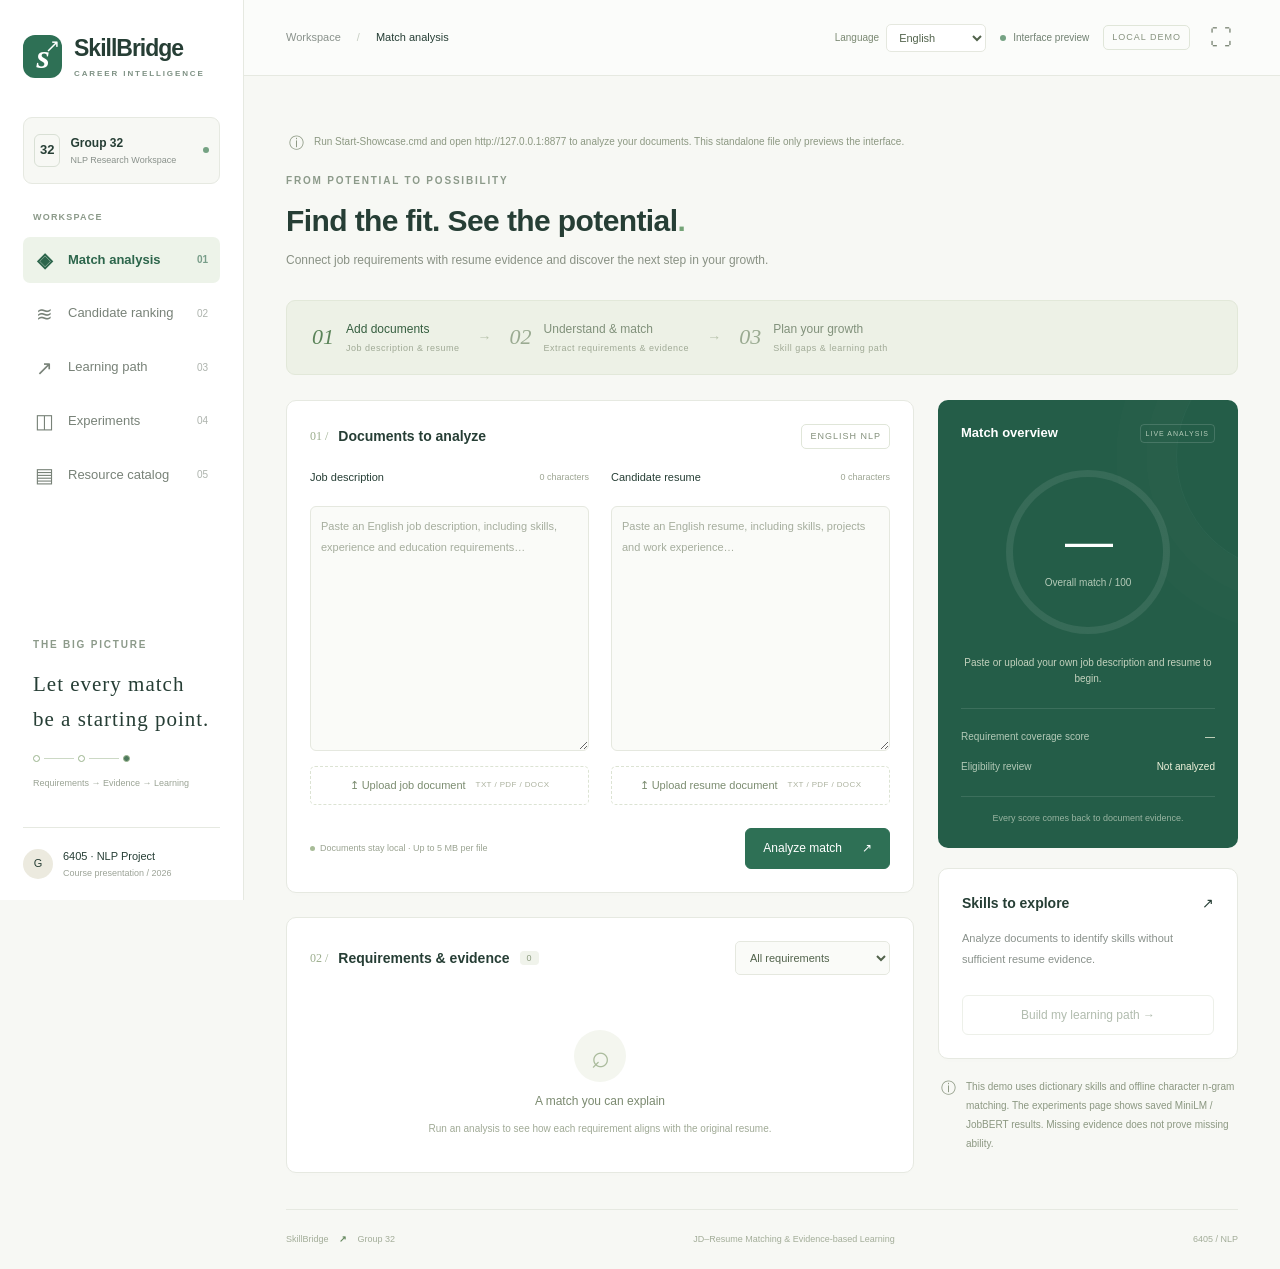
==== commit 84e006eb: "修改了前端组件现在需要自己提交" ====
--- a/Showcase.html
+++ b/Showcase.html
@@ -22,28 +22,26 @@
 <div class="shell">
 <header class="topbar"><div><span class="muted">Workspace</span><span class="slash">/</span><span id="breadcrumb">Match analysis</span></div><div class="top-right"><label class="language-control"><span>Language</span><select id="display-language" aria-label="Display language"><option value="en" data-i18n-ignore>English</option><option value="zh" data-i18n-ignore>中文</option></select></label><span id="connection" class="status"><i></i>Connecting</span><span class="top-tag">LOCAL DEMO</span><button id="presentation" class="icon-button" title="Toggle presentation fullscreen" aria-label="Toggle presentation fullscreen">⛶</button></div></header>
 <main>
-  <div id="offline-notice" class="context-note" hidden><span>ⓘ</span><p>Offline demo · Results for the built-in documents were computed in advance by the Python pipeline. Switch examples, rank candidates and explore learning paths. Run Start-Showcase.cmd for custom documents and options.</p></div>
+  <div id="offline-notice" class="context-note" hidden><span>ⓘ</span><p>Run Start-Showcase.cmd and open http://127.0.0.1:8877 to analyze your documents. This standalone file only previews the interface.</p></div>
   <section class="page" id="view-match">
-    <div class="page-heading"><div><div class="eyebrow">FROM POTENTIAL TO POSSIBILITY</div><h1>Find the fit. See the potential<span class="green">.</span></h1><p>Connect job requirements with resume evidence and discover the next step in your growth.</p></div><button class="button secondary" id="load-example">↺ Load demo example</button></div>
+    <div class="page-heading"><div><div class="eyebrow">FROM POTENTIAL TO POSSIBILITY</div><h1>Find the fit. See the potential<span class="green">.</span></h1><p>Connect job requirements with resume evidence and discover the next step in your growth.</p></div></div>
     <div class="workflow-strip"><div class="current"><span>01</span><div>Add documents<small>Job description & resume</small></div></div><b>→</b><div><span>02</span><div>Understand & match<small>Extract requirements & evidence</small></div></div><b>→</b><div><span>03</span><div>Plan your growth<small>Skill gaps & learning path</small></div></div><span class="strip-end">One connected journey ↗</span></div>
     <div class="match-layout"><div>
       <article class="card documents"><div class="card-heading"><div><span class="section-number">01 /</span><h2>Documents to analyze</h2></div><span class="tag">ENGLISH NLP</span></div>
         <div class="document-grid">
-          <div class="document"><div class="field-heading"><label for="jd">Job description</label><span class="file-label" id="jd-count">0 characters</span></div><select id="job-example" aria-label="Choose an example job"></select><textarea id="jd" maxlength="40000" placeholder="Paste an English job description, including skills, experience and education requirements…"></textarea><label class="upload">↥ Upload job document <span>TXT / PDF / DOCX</span><input type="file" id="jd-file" accept=".txt,.pdf,.docx"></label></div>
-          <div class="document"><div class="field-heading"><label for="resume">Candidate resume</label><span class="file-label" id="resume-count">0 characters</span></div><select id="resume-example" aria-label="Choose an example resume"></select><textarea id="resume" maxlength="40000" placeholder="Paste an English resume, including skills, projects and work experience…"></textarea><label class="upload">↥ Upload resume document <span>TXT / PDF / DOCX</span><input type="file" id="resume-file" accept=".txt,.pdf,.docx"></label></div>
+          <div class="document"><div class="field-heading"><label for="jd">Job description</label><span class="file-label" id="jd-count">0 characters</span></div><textarea id="jd" maxlength="40000" placeholder="Paste an English job description, including skills, experience and education requirements…"></textarea><label class="upload">↥ Upload job document <span>TXT / PDF / DOCX</span><input type="file" id="jd-file" accept=".txt,.pdf,.docx"></label></div>
+          <div class="document"><div class="field-heading"><label for="resume">Candidate resume</label><span class="file-label" id="resume-count">0 characters</span></div><textarea id="resume" maxlength="40000" placeholder="Paste an English resume, including skills, projects and work experience…"></textarea><label class="upload">↥ Upload resume document <span>TXT / PDF / DOCX</span><input type="file" id="resume-file" accept=".txt,.pdf,.docx"></label></div>
         </div><div class="document-footer"><span><i class="small-dot"></i>Documents stay local · Up to 5 MB per file</span><button class="button primary" id="analyze">Analyze match <span>↗</span></button></div>
       </article>
       <article class="card evidence-card"><div class="card-heading"><div><span class="section-number">02 /</span><h2>Requirements & evidence</h2><span class="count-badge" id="evidence-count">0</span></div><select id="evidence-filter" aria-label="Filter matching evidence"><option value="all">All requirements</option><option value="gap">Missing evidence</option><option value="strong">Strong match ≥70</option></select></div><div id="evidence" class="empty"><span class="empty-symbol">⌕</span><h3>A match you can explain</h3><p>Run an analysis to see how each requirement aligns with the original resume.</p></div></article>
     </div><div class="result-column">
-      <article class="score-card"><div class="card-heading"><h2>Match overview</h2><span class="light-tag">LIVE ANALYSIS</span></div><div id="score-ring" class="score-ring"><div><strong id="match-score">—</strong><small>Overall match / 100</small></div></div><div id="score-description" class="score-description">Your next opportunity starts with understanding the gaps.</div><div class="score-metrics"><div><span>Requirement coverage score</span><b id="coverage-score">—</b></div><div><span>Eligibility review</span><b id="eligibility">Not analyzed</b></div></div><div class="score-foot">Every score comes back to document evidence.</div></article>
+      <article class="score-card"><div class="card-heading"><h2>Match overview</h2><span class="light-tag">LIVE ANALYSIS</span></div><div id="score-ring" class="score-ring"><div><strong id="match-score">—</strong><small>Overall match / 100</small></div></div><div id="score-description" class="score-description">Paste or upload your own job description and resume to begin.</div><div class="score-metrics"><div><span>Requirement coverage score</span><b id="coverage-score">—</b></div><div><span>Eligibility review</span><b id="eligibility">Not analyzed</b></div></div><div class="score-foot">Every score comes back to document evidence.</div></article>
       <article class="card gap-card"><div class="card-heading"><h2>Skills to explore</h2><span>↗</span></div><div id="skill-gaps"><p class="muted">Analyze documents to identify skills without sufficient resume evidence.</p></div><button class="button secondary full" id="bridge-learning" disabled>Build my learning path →</button></article>
       <div class="context-note"><span>ⓘ</span><p>This demo uses dictionary skills and offline character n-gram matching. The experiments page shows saved MiniLM / JobBERT results. Missing evidence does not prove missing ability.</p></div>
     </div></div>
   </section>
-  <section class="page" id="view-ranking" hidden><div class="page-heading"><div><div class="eyebrow">A CLEARER SHORTLIST</div><h1>A clearer view of every candidate<span class="green">.</span></h1><p>One job, one scoring approach. Select a ranked candidate to inspect the supporting evidence.</p></div></div><div class="two-columns"><article class="card padded"><h2>Target job</h2><p class="muted">Uses the job description from Match analysis.</p><textarea id="rank-jd" maxlength="40000" rows="12" aria-label="Job description for ranking"></textarea><h2>Candidate resumes <span class="tag">Up to 12 resumes</span></h2><div id="candidate-checks"></div><label class="upload">↥ Add your own resumes<input type="file" id="rank-files" accept=".txt,.pdf,.docx" multiple></label><button class="button primary full" id="rank-button">Rank candidates ↗</button><p class="caption">Built-in resumes are synthetic examples for demonstration only.</p></article><article class="card padded"><div class="card-heading"><h2>Ranked candidates</h2><span class="tag">HYBRID SCORE</span></div><div id="ranking-results" class="empty"><span class="empty-symbol">≋</span><h3>Start with the same job description</h3><p>Select candidates, then run the ranking.</p></div></article></div></section>
-  <section class="page" id="view-learning" hidden><div class="page-heading"><div><div class="eyebrow">TURN GAPS INTO A PLAN</div><h1>Turn your skill gaps into next steps<span class="green">.</span></h1><p>Traceable learning resources, organized by coverage gain and prerequisites.</p></div><button class="button secondary" id="export-plan" disabled>↓ Export learning report</button></div><div class="learning-layout"><article class="card padded"><h2>Learning goals</h2><p class="caption">One skill per line. Optionally add | REQUIRED or | PREFERRED.</p><label for="gaps">Skills to develop</label><textarea id="gaps" rows="7">SQL | REQUIRED
-Docker | REQUIRED
-FastAPI | PREFERRED</textarea><label for="known">Known skills (comma-separated)</label><input id="known" value="Python"><label for="method">Retrieval method</label><select id="method"><option value="hybrid">Hybrid · BM25 + TF-IDF / RRF</option><option value="bm25">BM25</option><option value="tfidf">TF-IDF</option></select><div class="two-fields"><div><label for="top-k">Maximum learning units</label><input id="top-k" type="number" min="1" max="12" value="5"></div><div><label for="budget">Time budget (hours)</label><input id="budget" type="number" min="1" placeholder="No limit"></div></div><label class="check-line"><input id="optimize" type="checkbox" checked>Optimize coverage and reduce redundancy</label><button class="button primary full" id="recommend">Build learning path ↗</button><button class="button secondary full" id="compare">Compare four strategies</button><p class="caption">Resources with unknown duration are excluded from time-limited plans. Coverage means topic coverage, not skill mastery.</p></article><div><div id="learning-stats" class="stat-grid"></div><div id="learning-results" class="card empty"><span class="empty-symbol">↗</span><h3>You do not have to start from zero</h3><p>Import gaps from a match, or enter your own learning goals.</p></div><div id="comparison"></div></div></div></section>
+  <section class="page" id="view-ranking" hidden><div class="page-heading"><div><div class="eyebrow">A CLEARER SHORTLIST</div><h1>A clearer view of every candidate<span class="green">.</span></h1><p>One job, one scoring approach. Select a ranked candidate to inspect the supporting evidence.</p></div></div><div class="two-columns"><article class="card padded"><h2>Target job</h2><p class="muted">Uses the job description from Match analysis.</p><textarea id="rank-jd" maxlength="40000" rows="12" aria-label="Job description for ranking"></textarea><h2>Candidate resumes <span class="tag">Up to 12 resumes</span></h2><div id="candidate-checks"></div><label class="upload">↥ Add your own resumes<input type="file" id="rank-files" accept=".txt,.pdf,.docx" multiple></label><button class="button primary full" id="rank-button">Rank candidates ↗</button><p class="caption">Only the resumes you upload are included in ranking.</p></article><article class="card padded"><div class="card-heading"><h2>Ranked candidates</h2><span class="tag">HYBRID SCORE</span></div><div id="ranking-results" class="empty"><span class="empty-symbol">≋</span><h3>Start with the same job description</h3><p>Select candidates, then run the ranking.</p></div></article></div></section>
+  <section class="page" id="view-learning" hidden><div class="page-heading"><div><div class="eyebrow">TURN GAPS INTO A PLAN</div><h1>Turn your skill gaps into next steps<span class="green">.</span></h1><p>Traceable learning resources, organized by coverage gain and prerequisites.</p></div><button class="button secondary" id="export-plan" disabled>↓ Export learning report</button></div><div class="learning-layout"><article class="card padded"><h2>Learning goals</h2><p class="caption">One skill per line. Optionally add | REQUIRED or | PREFERRED.</p><label for="gaps">Skills to develop</label><textarea id="gaps" rows="7"></textarea><label for="known">Known skills (comma-separated)</label><input id="known"><label for="method">Retrieval method</label><select id="method"><option value="hybrid">Hybrid · BM25 + TF-IDF / RRF</option><option value="bm25">BM25</option><option value="tfidf">TF-IDF</option></select><div class="two-fields"><div><label for="top-k">Maximum learning units</label><input id="top-k" type="number" min="1" max="12" value="5"></div><div><label for="budget">Time budget (hours)</label><input id="budget" type="number" min="1" placeholder="No limit"></div></div><label class="check-line"><input id="optimize" type="checkbox" checked>Optimize coverage and reduce redundancy</label><button class="button primary full" id="recommend">Build learning path ↗</button><button class="button secondary full" id="compare">Compare four strategies</button><p class="caption">Resources with unknown duration are excluded from time-limited plans. Coverage means topic coverage, not skill mastery.</p></article><div><div id="learning-stats" class="stat-grid"></div><div id="learning-results" class="card empty"><span class="empty-symbol">↗</span><h3>You do not have to start from zero</h3><p>Import gaps from a match, or enter your own learning goals.</p></div><div id="comparison"></div></div></div></section>
   <section class="page" id="view-experiments" hidden><div class="page-heading"><div><div class="eyebrow">RESEARCH, MADE VISIBLE</div><h1>Every improvement has evidence<span class="green">.</span></h1><p>Read results directly from project CSV files, with sources, metrics and evaluation limits.</p></div><span class="tag">SAVED EXPERIMENTS</span></div><div class="experiment-tabs" id="experiment-tabs"><button data-exp="skills" class="active">Skill extraction</button><button data-exp="classification">Requirement classification</button><button data-exp="matching">Matching methods</button><button data-exp="ablation">Ablation study</button></div><article class="card padded"><div id="experiment-heading"></div><div id="experiment-chart"></div><div id="experiment-table" class="table-scroll"></div></article><div class="context-note"><span>ⓘ</span><p>Panels use different benchmarks and metrics and cannot be compared directly. Classification labels come from one LLM annotator; TalentCLEF dev has only 10 queries. This page reads saved results without retraining.</p></div></section>
   <section class="page" id="view-catalog" hidden><div class="page-heading"><div><div class="eyebrow">GOOD SOURCES. REAL PROGRESS.</div><h1>Spend your time on reliable resources<span class="green">.</span></h1><p>Curated official tutorials and documentation, with topic mappings and source excerpts.</p></div><span id="catalog-count" class="tag"></span></div><div class="catalog-toolbar"><input id="catalog-search" type="search" placeholder="Search skills, resources or providers…" aria-label="Search resources"><span class="caption">Curated starter catalog · Not a research benchmark</span></div><div id="catalog-grid" class="catalog-grid"></div></section>
   <footer class="page-footer"><span>SkillBridge <b>↗</b> Group 32</span><span>JD–Resume Matching & Evidence-based Learning</span><span>6405 / NLP</span></footer>
@@ -65,6 +63,16 @@
   ["Toggle presentation fullscreen", "切换全屏演示"],
   ["Display language", "展示语言"],
   ["Language", "语言"],
+  ["Interface preview", "界面预览"],
+  ["Paste or upload your own job description and resume to begin.", "请粘贴或上传自己的岗位描述和简历开始分析。"],
+  ["Upload resumes to add candidates. No sample resumes are included.", "请上传简历以添加候选人，页面不提供示例简历。"],
+  ["Only the resumes you upload are included in ranking.", "仅对您自行上传的简历进行排序。"],
+  ["Please paste or upload both a job description and a resume.", "请粘贴或上传岗位描述和简历，两者都需要提供。"],
+  ["Please enter a job description before ranking candidates.", "请先填写岗位描述，再进行候选人排序。"],
+  ["Please upload and select at least one resume.", "请上传并选择至少一份简历。"],
+  ["The document is empty.", "文档内容为空。"],
+  ["Document exceeds 40000 characters.", "文档内容超过 40000 字符。"],
+  ["Run Start-Showcase.cmd and open http://127.0.0.1:8877 to analyze your documents. This standalone file only previews the interface.", "请运行 Start-Showcase.cmd 并打开 http://127.0.0.1:8877 分析自己的文档；独立 HTML 文件仅供界面预览。"],
   ["Offline demo · Results for the built-in documents were computed in advance by the Python pipeline. Switch examples, rank candidates and explore learning paths. Run Start-Showcase.cmd for custom documents and options.", "离线案例演示 · 内置文档的结果由 Python 流水线预先计算。可切换案例、排序和查看学习路径；自定义文档及参数请使用 Start-Showcase.cmd 启动实时版本。"],
   ["Find the fit. See the potential", "发现契合，也发现可能"],
   ["Connect job requirements with resume evidence and discover the next step in your growth.", "连接岗位要求与简历证据，找到下一步成长方向。"],
@@ -335,7 +343,7 @@
   setLanguage(language);
 })();
 </script>
-<script>window.SKILLBRIDGE_OFFLINE={"bootstrap":{"jobs":[{"name":"JD_backend_engineer","text":"The role:\n• You will design and build REST APIs for our payments platform.\n• You will maintain microservices running on Kubernetes in AWS.\n\nWhat you need:\n• Minimum 3 years of professional experience in backend development.\n• Strong knowledge of Java or Go.\n• Experience with PostgreSQL and Redis.\n• Familiarity with Docker, CI/CD and Git.\n• Applicants must be Singapore Citizens or Permanent Residents; others will not be considered.\n\nBonus points:\n• Experience with Kafka.\n• Contributions to open-source projects would be a plus.\n\nBenefits:\n• Flexible working hours and an annual learning budget."},{"name":"JD_data_analyst","text":"About us:\n• We are a fast-growing e-commerce company in Singapore.\n\nResponsibilities:\n• Build dashboards in Power BI and Tableau to track sales performance.\n• Write SQL queries to extract and clean data from PostgreSQL.\n• Present insights to business stakeholders every week.\n\nRequirements:\n• Bachelor's degree in Statistics, Mathematics, Computer Science or a related field.\n• At least 2 years of experience in data analysis.\n• Proficient in SQL and Excel.\n• Experience with Python (Pandas, NumPy) for data analysis.\n• Strong communication skills.\n\nNice to have:\n• Knowledge of A/B testing and hypothesis testing.\n• Experience with Google Analytics.\n• Familiarity with dbt or Airflow."},{"name":"JD_ml_engineer","text":"Overview:\n• Join our applied AI team building NLP products for healthcare.\n\nResponsibilities:\n• Fine-tune large language models with PyTorch and Hugging Face Transformers.\n• Deploy models as APIs using FastAPI and Docker.\n• Track experiments with MLflow and evaluate model quality.\n\nQualifications:\n• Master's degree or PhD in Computer Science, Machine Learning or a related field.\n• 3+ years of experience in machine learning engineering.\n• Proficiency in Python and deep learning frameworks such as PyTorch or TensorFlow.\n• Solid understanding of natural language processing.\n\nPreferred qualifications:\n• Experience with retrieval-augmented generation and LangChain.\n• Publications at NLP conferences are desirable.\n• Experience with Kubernetes and Google Cloud."}],"resumes":[{"name":"R01_analyst_strong","text":"Summary\nData analyst with 3 years of experience turning data into business insights.\nExperience\nData Analyst\nShopee | Singapore\nJan 2022 - Present\nBuilt Power BI dashboards tracking GMV and conversion for 5 business units.\nWrote complex SQL queries on PostgreSQL to clean and aggregate sales data.\nDesigned A/B tests and ran hypothesis testing to evaluate promotions.\nEducation\nBachelor of Science in Statistics\nNational University of Singapore\nAug 2017 - May 2021\nSkills\nSQL, Python (Pandas, Num\nPy), Excel, Power BI, Tableau, Google Analytics"},{"name":"R02_analyst_junior","text":"Education\nDiploma in Business Analytics\nNgee Ann Polytechnic\nApr 2020 - Mar 2023\nExperience\nBusiness Analyst Intern\nDBS Bank | Singapore\nMay 2023 - Dec 2023\nPrepared weekly Excel reports and pivot tables for the operations team.\nSkills\nExcel, PowerPoint, basic SQL"},{"name":"R03_backend_senior","text":"Profile\nBackend engineer with 5 years building payment systems.\nWork Experience\nSenior Software Engineer\nGrab | Singapore\nMar 2020 - Present\nDesigned REST APIs in Go and Java serving 10k requests per second.\nOperated microservices on Kubernetes (AWS EKS) with Docker and CI/CD pipelines in GitLab.\nUsed PostgreSQL, Redis and Kafka for event-driven processing.\nEducation\nBachelor of Engineering in Computer Engineering\nNanyang Technological University\nAug 2015 - May 2019\nSkills\nGo, Java, PostgreSQL, Redis, Kafka, Docker, Kubernetes, AWS, Git"},{"name":"R04_frontend_dev","text":"Experience\nFrontend Developer\nCarousell | Singapore\nJun 2021 - Present\nBuilt React and TypeScript single page applications.\nImproved web performance by 30% using code splitting.\nEducation\nBachelor of Computing in Computer Science\nNational University of Singapore\nAug 2017 - May 2021\nSkills\nJavaScript, TypeScript, React, HTML, CSS, Node.js, Git"},{"name":"R05_ml_phd","text":"Summary\nMachine learning researcher focusing on natural language processing and large language models.\nExperience\nResearch Engineer\nAI Singapore | Singapore\nJul 2021 - Present\nFine-tuned LLMs with PyTorch, Hugging Face Transformers and DeepSpeed on GPU clusters.\nBuilt a retrieval-augmented generation system with LangChain for document QA.\nDeployed models with FastAPI and Docker; tracked experiments in MLflow.\nEducation\nPhD in Computer Science\nNanyang Technological University\nAug 2017 - Jun 2021\nSkills\nPython, PyTorch, TensorFlow, Transformers, LangChain, Docker, Kubernetes, Google Cloud"},{"name":"R06_ml_junior","text":"Education\nBachelor of Engineering with Honours in Computer Engineering\nSingapore Institute of Technology\nAug 2021 - Jul 2025\nProjects\nSentiment classifier for product reviews using scikit-learn and a fine-tuned BERT model.\nExperience\nAI Intern\nStartup XYZ | Singapore\nJan 2024 - Aug 2024\nTrained text classification models in PyTorch and wrote evaluation scripts.\nSkills\nPython, PyTorch, Scikit-learn, NLP, Git"},{"name":"R07_mech_engineer","text":"Experience\nMechanical Engineer\nKeppel | Singapore\nFeb 2018 - Present\nDesigned offshore structures using SolidWorks and ANSYS.\nManaged vendor quality inspections.\nEducation\nBachelor of Engineering in Mechanical Engineering\nNational University of Singapore\nAug 2013 - May 2017\nSkills\nSolidWorks, ANSYS, AutoCAD, Project management"},{"name":"R08_data_scientist","text":"Summary\nData scientist with experience in machine learning and analytics.\nExperience\nData Scientist\nLazada | Singapore\nAug 2020 - Present\nBuilt churn prediction models with XGBoost and Scikit-learn.\nAnalysed customer data with SQL and Python (Pandas) and presented insights to stakeholders.\nEducation\nMaster of Science in Data Science\nSingapore Management University\nAug 2019 - Jul 2020\nSkills\nPython, SQL, Pandas, Scikit-learn, XGBoost, Tableau, Airflow"}],"experiments":{"skills":{"source":"results/B_skill_extraction.csv","context":"SkillSpan · human gold","metric":"f1_soft","rows":[{"gold_source":"SkillSpan test (human gold)","method":"M3_dictionary","precision_soft":"0.327","precision_strict":"0.285","recall_soft":"0.136","recall_strict":"0.117","f1_soft":"0.181","f1_strict":"0.155","n_pred_soft":"1.507","n_pred_strict":"1.507"},{"gold_source":"SkillSpan test (human gold)","method":"M6_jobbert_skillspan","precision_soft":"0.517","precision_strict":"0.429","recall_soft":"0.535","recall_strict":"0.432","f1_soft":"0.511","f1_strict":"0.417","n_pred_soft":"5.727","n_pred_strict":"5.68"}]},"classification":{"source":"results/C_requirement_clf.csv","context":"749 sentences · LLM labels, not human-verified","metric":"macro_f1","rows":[{"method":"C1_rules (Part I)","accuracy":"0.716","macro_f1":"0.474","weighted_f1":"0.671","n":"749"},{"method":"C2_rules+sections","accuracy":"0.732","macro_f1":"0.561","weighted_f1":"0.714","n":"749"},{"method":"C3_tfidf_lr","accuracy":"0.852","macro_f1":"0.633","weighted_f1":"0.836","n":"749"},{"method":"C3b_tfidf_lr_no_header","accuracy":"0.852","macro_f1":"0.651","weighted_f1":"0.839","n":"749"},{"method":"C4_zero_shot_nli","accuracy":"0.422","macro_f1":"0.346","weighted_f1":"0.42","n":"749"},{"method":"C5_distilbert","accuracy":"0.87","macro_f1":"0.634","weighted_f1":"0.856","n":"749"}]},"matching":{"source":"results/D_matching.csv","context":"External fit benchmark · 600 pairs","metric":"spearman","rows":[{"method":"D1_tfidf","spearman":"0.076","auc_goodfit":"0.529","macro_f1_cv":"0.32","ndcg@5":"0.726","n_pairs":"600"},{"method":"D2_bm25","spearman":"0.143","auc_goodfit":"0.595","macro_f1_cv":"0.328","ndcg@5":"0.75","n_pairs":"600"},{"method":"D3_all-MiniLM-L6-v2_doc","spearman":"-0.01","auc_goodfit":"0.449","macro_f1_cv":"0.342","ndcg@5":"0.748","n_pairs":"600"},{"method":"D4_all-MiniLM-L6-v2_maxsim","spearman":"-0.096","auc_goodfit":"0.409","macro_f1_cv":"0.342","ndcg@5":"0.745","n_pairs":"600"},{"method":"D6_our_pipeline","spearman":"0.005","auc_goodfit":"0.488","macro_f1_cv":"0.325","ndcg@5":"0.72","n_pairs":"529"},{"method":"D4_all-mpnet-base-v2_maxsim","spearman":"-0.111","auc_goodfit":"0.398","macro_f1_cv":"0.338","ndcg@5":"0.741","n_pairs":"600"},{"method":"D4_bge-small-en-v1.5_maxsim","spearman":"-0.093","auc_goodfit":"0.426","macro_f1_cv":"0.339","ndcg@5":"0.731","n_pairs":"600"},{"method":"D5_cross_encoder","spearman":"-0.075","auc_goodfit":"0.415","macro_f1_cv":"0.344","ndcg@5":"0.754","n_pairs":"600"}]},"ablation":{"source":"results/T_talentclef_ablation_minilm.csv","context":"TalentCLEF dev · 10 queries · MiniLM","metric":"map","rows":[{"method":"full: pipeline v3 + 0.5 doc sim","map":"0.8367","ndcg@10":"0.9109","p@10":"0.87","r-prec":"0.8031","queries":"10","sec":"107"},{"method":"- JD skill lists","map":"0.5888","ndcg@10":"0.7824","p@10":"0.75","r-prec":"0.5109","queries":"10","sec":"59"},{"method":"- exact match","map":"0.8271","ndcg@10":"0.9159","p@10":"0.9","r-prec":"0.7825","queries":"10","sec":"76"},{"method":"- semantic match","map":"0.8159","ndcg@10":"0.9001","p@10":"0.88","r-prec":"0.7808","queries":"10","sec":"88"},{"method":"- priority weights","map":"0.8336","ndcg@10":"0.9045","p@10":"0.86","r-prec":"0.7999","queries":"10","sec":"92"},{"method":"- education","map":"0.8334","ndcg@10":"0.9109","p@10":"0.87","r-prec":"0.7999","queries":"10","sec":"98"},{"method":"- experience","map":"0.8367","ndcg@10":"0.9109","p@10":"0.87","r-prec":"0.8031","queries":"10","sec":"97"},{"method":"- section headings","map":"0.8358","ndcg@10":"0.9085","p@10":"0.87","r-prec":"0.7999","queries":"10","sec":"95"},{"method":"- doc similarity (pipeline v3 alone)","map":"0.7951","ndcg@10":"0.8527","p@10":"0.84","r-prec":"0.7853","queries":"10","sec":"94"},{"method":"weight 0.25","map":"0.8235","ndcg@10":"0.8993","p@10":"0.86","r-prec":"0.7999","queries":"10","sec":"94"},{"method":"weight 1.0","map":"0.8504","ndcg@10":"0.9479","p@10":"0.92","r-prec":"0.8089","queries":"10","sec":"94"},{"method":"weight 2.0","map":"0.8601","ndcg@10":"0.942","p@10":"0.91","r-prec":"0.8215","queries":"10","sec":"94"},{"method":"doc similarity only (MiniLM doc)","map":"0.8421","ndcg@10":"0.9508","p@10":"0.94","r-prec":"0.7796","queries":"10","sec":"19"},{"method":"mpnet doc","map":"0.8685","ndcg@10":"0.964","p@10":"0.93","r-prec":"0.8228","queries":"10","sec":"126"},{"method":"TF-IDF","map":"0.8572","ndcg@10":"0.9099","p@10":"0.9","r-prec":"0.8416","queries":"10","sec":"3"},{"method":"BM25","map":"0.808","ndcg@10":"0.91","p@10":"0.89","r-prec":"0.7632","queries":"10","sec":"1"}]}},"demo_notice":"Synthetic examples for demonstration only; not evaluation data."},"catalog":{"metadata":{"version":"0.1.0","status":"curated_starter_not_research_benchmark","description":"12 learning units from 6 official tutorial/documentation providers. These are not 12 independently certified courses. Expand and human-validate before research evaluation.","verified_on":"2026-11-12","annotation_policy":"Descriptions and skill mappings are curator-written. Evidence excerpts are short source headings. Prerequisites are editorial recommendations, not official admission requirements. Duration is unknown unless sourced."},"resources":[{"id":"py-intro","title":"Python: an informal introduction","provider":"Python documentation","url":"https://docs.python.org/3/tutorial/","description":"Introduction to Python values, strings, lists and basic programming constructs.","skills":["python"],"source_excerpt":"An Informal Introduction to Python","evidence":{"python":"An Informal Introduction to Python"},"prerequisites":[],"duration_hours":null},{"id":"py-data","title":"Python data structures","provider":"Python documentation","url":"https://docs.python.org/3/tutorial/","description":"Python collections: lists, dictionaries, sets and tuples.","skills":["python"],"source_excerpt":"Data Structures","evidence":{"python":"Data Structures"},"prerequisites":["python"],"duration_hours":null},{"id":"py-functions","title":"Python functions","provider":"Python documentation","url":"https://docs.python.org/3/tutorial/","description":"Define Python functions and understand arguments and control flow.","skills":["python"],"source_excerpt":"Defining Functions","evidence":{"python":"Defining Functions"},"prerequisites":["python"],"duration_hours":null},{"id":"py-control","title":"Python control flow","provider":"Python documentation","url":"https://docs.python.org/3/tutorial/","description":"Python conditions and iteration with for, range and other control flow tools.","skills":["python"],"source_excerpt":"More Control Flow Tools","evidence":{"python":"More Control Flow Tools"},"prerequisites":["python"],"duration_hours":null},{"id":"sql-intro","title":"PostgreSQL: the SQL language","provider":"PostgreSQL documentation","url":"https://www.postgresql.org/docs/current/tutorial-sql.html","description":"SQL tutorial for creating tables, populating rows and querying data.","skills":["sql"],"source_excerpt":"The SQL Language\nCreating a New Table\nQuerying a Table","evidence":{"sql":"The SQL Language"},"prerequisites":[],"duration_hours":null},{"id":"sql-joins","title":"PostgreSQL: joins between tables","provider":"PostgreSQL documentation","url":"https://www.postgresql.org/docs/current/tutorial-sql.html","description":"SQL joins combine records from multiple tables.","skills":["sql","sql joins"],"source_excerpt":"Joins Between Tables","evidence":{"sql":"Joins Between Tables","sql joins":"Joins Between Tables"},"prerequisites":["sql"],"duration_hours":null},{"id":"sql-aggregate","title":"PostgreSQL: aggregate functions","provider":"PostgreSQL documentation","url":"https://www.postgresql.org/docs/current/tutorial-sql.html","description":"SQL aggregate functions for summarising table records.","skills":["sql","sql aggregation"],"source_excerpt":"Aggregate Functions","evidence":{"sql":"Aggregate Functions","sql aggregation":"Aggregate Functions"},"prerequisites":["sql"],"duration_hours":null},{"id":"docker-start","title":"Get started with Docker","provider":"Docker Docs","url":"https://docs.docker.com/get-started/","description":"Build and share a containerized application; run a container and application stack, build an image.","skills":["docker"],"source_excerpt":"Build and share a containerized application","evidence":{"docker":"Build and share a containerized application"},"prerequisites":[],"duration_hours":null},{"id":"fastapi-guide","title":"FastAPI tutorial: API inputs and validation","provider":"FastAPI documentation","url":"https://fastapi.tiangolo.com/tutorial/","description":"Build Python web APIs with FastAPI path parameters, query parameters, request bodies and validation.","skills":["fastapi","api development"],"source_excerpt":"Path Parameters\nQuery Parameters\nRequest Body\nQuery Parameters and String Validations","evidence":{"fastapi":"Path Parameters","api development":"Request Body"},"prerequisites":["python"],"duration_hours":null},{"id":"fastapi-testing","title":"FastAPI tutorial: testing","provider":"FastAPI documentation","url":"https://fastapi.tiangolo.com/tutorial/","description":"Testing applications built with FastAPI. A focused testing unit, not a full general testing curriculum.","skills":["fastapi","testing"],"source_excerpt":"Testing","evidence":{"fastapi":"Testing","testing":"Testing"},"prerequisites":["python","api development"],"duration_hours":null},{"id":"sklearn-start","title":"Scikit-learn: fitting, evaluation and pipelines","provider":"scikit-learn documentation","url":"https://scikit-learn.org/stable/getting_started.html","description":"Machine learning model fitting, data preprocessing, model selection, evaluation and pipelines.","skills":["machine learning","model evaluation"],"source_excerpt":"model fitting, data preprocessing, model selection, model evaluation","evidence":{"machine learning":"model fitting","model evaluation":"model evaluation"},"prerequisites":["python"],"duration_hours":null},{"id":"git-basics","title":"Pro Git: Git basics","provider":"Git project","url":"https://git-scm.com/book/en/v2","description":"Version control with Git: repositories, recording changes, history, remotes and tags.","skills":["git"],"source_excerpt":"Git Basics\nGetting a Git Repository\nRecording Changes to the Repository","evidence":{"git":"Git Basics"},"prerequisites":[],"duration_hours":null}]},"matches":[{"jd":"The role:\n• You will design and build REST APIs for our payments platform.\n• You will maintain microservices running on Kubernetes in AWS.\n\nWhat you need:\n• Minimum 3 years of professional experience in backend development.\n• Strong knowledge of Java or Go.\n• Experience with PostgreSQL and Redis.\n• Familiarity with Docker, CI/CD and Git.\n• Applicants must be Singapore Citizens or Permanent Residents; others will not be considered.\n\nBonus points:\n• Experience with Kafka.\n• Contributions to open-source projects would be a plus.\n\nBenefits:\n• Flexible working hours and an annual learning budget.","resume":"Summary\nData analyst with 3 years of experience turning data into business insights.\nExperience\nData Analyst\nShopee | Singapore\nJan 2022 - Present\nBuilt Power BI dashboards tracking GMV and conversion for 5 business units.\nWrote complex SQL queries on PostgreSQL to clean and aggregate sales data.\nDesigned A/B tests and ran hypothesis testing to evaluate promotions.\nEducation\nBachelor of Science in Statistics\nNational University of Singapore\nAug 2017 - May 2021\nSkills\nSQL, Python (Pandas, Num\nPy), Excel, Power BI, Tableau, Google Analytics","result":{"details":[{"requirement_id":"R001","category":"Skill","requirement":"APIs","priority":"UNSPECIFIED","match_score":0.0,"match_type":"NOT_EVIDENCED","resume_evidence":"Hypothesis testing","semantic_similarity":0.0496903995},{"requirement_id":"R002","category":"Skill","requirement":"Microservices","priority":"UNSPECIFIED","match_score":0.0,"match_type":"NOT_EVIDENCED","resume_evidence":"Wrote complex SQL queries on PostgreSQL to clean and aggregate sales data.","semantic_similarity":0.0259499648},{"requirement_id":"R003","category":"Skill","requirement":"Kubernetes","priority":"UNSPECIFIED","match_score":0.0,"match_type":"NOT_EVIDENCED","resume_evidence":"A/B testing","semantic_similarity":0.0392837101},{"requirement_id":"R004","category":"Skill","requirement":"AWS","priority":"UNSPECIFIED","match_score":0.0,"match_type":"NOT_EVIDENCED","resume_evidence":"Data analyst with 3 years of experience turning data into business insights.","semantic_similarity":0.0},{"requirement_id":"R005","category":"Experience","requirement":"Minimum 3 years","priority":"REQUIRED","match_score":100.0,"match_type":"DURATION_MET","resume_evidence":"4.92 years of dated experience; requires 3.0 years.","semantic_similarity":null},{"requirement_id":"R006","category":"Skill","requirement":"Java","priority":"REQUIRED","match_score":0.0,"match_type":"NOT_EVIDENCED","resume_evidence":"Jan 2022 - Present","semantic_similarity":0.057166195},{"requirement_id":"R007","category":"Skill","requirement":"Go","priority":"REQUIRED","match_score":0.0,"match_type":"NOT_EVIDENCED","resume_evidence":"Google Analytics","semantic_similarity":0.0924500327},{"requirement_id":"R008","category":"Skill","requirement":"PostgreSQL","priority":"REQUIRED","match_score":100.0,"match_type":"EXACT","resume_evidence":"Wrote complex SQL queries on PostgreSQL to clean and aggregate sales data.","semantic_similarity":1.0},{"requirement_id":"R009","category":"Skill","requirement":"Redis","priority":"REQUIRED","match_score":0.0,"match_type":"NOT_EVIDENCED","resume_evidence":"Hypothesis testing","semantic_similarity":0.0430331483},{"requirement_id":"R010","category":"Skill","requirement":"Docker","priority":"REQUIRED","match_score":0.0,"match_type":"NOT_EVIDENCED","resume_evidence":"Power BI","semantic_similarity":0.0666666667},{"requirement_id":"R011","category":"Skill","requirement":"CI/CD","priority":"REQUIRED","match_score":0.0,"match_type":"NOT_EVIDENCED","resume_evidence":"Data analyst with 3 years of experience turning data into business insights.","semantic_similarity":0.0},{"requirement_id":"R012","category":"Skill","requirement":"Git","priority":"REQUIRED","match_score":0.0,"match_type":"NOT_EVIDENCED","resume_evidence":"Data analyst with 3 years of experience turning data into business insights.","semantic_similarity":0.0},{"requirement_id":"R013","category":"Constraint","requirement":"Applicants must be Singapore Citizens or Permanent Residents; others will not be considered.","priority":"MANDATORY","match_score":null,"match_type":"NEEDS_HUMAN_VERIFICATION","resume_evidence":null,"semantic_similarity":null},{"requirement_id":"R014","category":"Skill","requirement":"Kafka","priority":"PREFERRED","match_score":0.0,"match_type":"NOT_EVIDENCED","resume_evidence":"Data analyst with 3 years of experience turning data into business insights.","semantic_similarity":0.0}],"profile":{"skills":["Power BI","SQL","PostgreSQL","A/B testing","Hypothesis testing","Statistics","Python","Pandas","NumPy","Excel","Tableau","Google Analytics"]},"scores":{"hybrid_score":25.197,"final_score":19.57,"eligibility":"PENDING_VERIFICATION"},"backend":"Team MatchingPipeline / dictionary skills / hashed character n-grams (offline)","notice":"Offline demonstration backend; not the team's MiniLM/JobBERT benchmark configuration."}},{"jd":"The role:\n• You will design and build REST APIs for our payments platform.\n• You will maintain microservices running on Kubernetes in AWS.\n\nWhat you need:\n• Minimum 3 years of professional experience in backend development.\n• Strong knowledge of Java or Go.\n• Experience with PostgreSQL and Redis.\n• Familiarity with Docker, CI/CD and Git.\n• Applicants must be Singapore Citizens or Permanent Residents; others will not be considered.\n\nBonus points:\n• Experience with Kafka.\n• Contributions to open-source projects would be a plus.\n\nBenefits:\n• Flexible working hours and an annual learning budget.","resume":"Education\nDiploma in Business Analytics\nNgee Ann Polytechnic\nApr 2020 - Mar 2023\nExperience\nBusiness Analyst Intern\nDBS Bank | Singapore\nMay 2023 - Dec 2023\nPrepared weekly Excel reports and pivot tables for the operations team.\nSkills\nExcel, PowerPoint, basic SQL","result":{"details":[{"requirement_id":"R001","category":"Skill","requirement":"APIs","priority":"UNSPECIFIED","match_score":0.0,"match_type":"NOT_EVIDENCED","resume_evidence":"Business Analyst Intern","semantic_similarity":0.0},{"requirement_id":"R002","category":"Skill","requirement":"Microservices","priority":"UNSPECIFIED","match_score":0.0,"match_type":"NOT_EVIDENCED","resume_evidence":"Prepared weekly Excel reports and pivot tables for the operations team.","semantic_similarity":0.0135184518},{"requirement_id":"R003","category":"Skill","requirement":"Kubernetes","priority":"UNSPECIFIED","match_score":0.0,"match_type":"NOT_EVIDENCED","resume_evidence":"Business Analyst Intern","semantic_similarity":0.02618914},{"requirement_id":"R004","category":"Skill","requirement":"AWS","priority":"UNSPECIFIED","match_score":0.0,"match_type":"NOT_EVIDENCED","resume_evidence":"Business Analyst Intern","semantic_similarity":0.0},{"requirement_id":"R005","category":"Experience","requirement":"Minimum 3 years","priority":"REQUIRED","match_score":22.3,"match_type":"DURATION_BELOW","resume_evidence":"0.67 years of dated experience; requires 3.0 years.","semantic_similarity":null},{"requirement_id":"R006","category":"Skill","requirement":"Java","priority":"REQUIRED","match_score":0.0,"match_type":"NOT_EVIDENCED","resume_evidence":"Business Analyst Intern","semantic_similarity":0.0},{"requirement_id":"R007","category":"Skill","requirement":"Go","priority":"REQUIRED","match_score":0.0,"match_type":"NOT_EVIDENCED","resume_evidence":"Business Analyst Intern","semantic_similarity":0.0},{"requirement_id":"R008","category":"Skill","requirement":"PostgreSQL","priority":"REQUIRED","match_score":0.0,"match_type":"NOT_EVIDENCED","resume_evidence":"SQL","semantic_similarity":0.2357022604},{"requirement_id":"R009","category":"Skill","requirement":"Redis","priority":"REQUIRED","match_score":0.0,"match_type":"NOT_EVIDENCED","resume_evidence":"Prepared weekly Excel reports and pivot tables for the operations team.","semantic_similarity":0.0468292906},{"requirement_id":"R010","category":"Skill","requirement":"Docker","priority":"REQUIRED","match_score":0.0,"match_type":"NOT_EVIDENCED","resume_evidence":"Business Analyst Intern","semantic_similarity":0.0},{"requirement_id":"R011","category":"Skill","requirement":"CI/CD","priority":"REQUIRED","match_score":0.0,"match_type":"NOT_EVIDENCED","resume_evidence":"Business Analyst Intern","semantic_similarity":0.0},{"requirement_id":"R012","category":"Skill","requirement":"Git","priority":"REQUIRED","match_score":0.0,"match_type":"NOT_EVIDENCED","resume_evidence":"Business Analyst Intern","semantic_similarity":0.0},{"requirement_id":"R013","category":"Constraint","requirement":"Applicants must be Singapore Citizens or Permanent Residents; others will not be considered.","priority":"MANDATORY","match_score":null,"match_type":"NEEDS_HUMAN_VERIFICATION","resume_evidence":null,"semantic_similarity":null},{"requirement_id":"R014","category":"Skill","requirement":"Kafka","priority":"PREFERRED","match_score":0.0,"match_type":"NOT_EVIDENCED","resume_evidence":"Business Analyst Intern","semantic_similarity":0.0}],"profile":{"skills":["Excel","SQL"]},"scores":{"hybrid_score":8.787,"final_score":2.18,"eligibility":"PENDING_VERIFICATION"},"backend":"Team MatchingPipeline / dictionary skills / hashed character n-grams (offline)","notice":"Offline demonstration backend; not the team's MiniLM/JobBERT benchmark configuration."}},{"jd":"The role:\n• You will design and build REST APIs for our payments platform.\n• You will maintain microservices running on Kubernetes in AWS.\n\nWhat you need:\n• Minimum 3 years of professional experience in backend development.\n• Strong knowledge of Java or Go.\n• Experience with PostgreSQL and Redis.\n• Familiarity with Docker, CI/CD and Git.\n• Applicants must be Singapore Citizens or Permanent Residents; others will not be considered.\n\nBonus points:\n• Experience with Kafka.\n• Contributions to open-source projects would be a plus.\n\nBenefits:\n• Flexible working hours and an annual learning budget.","resume":"Profile\nBackend engineer with 5 years building payment systems.\nWork Experience\nSenior Software Engineer\nGrab | Singapore\nMar 2020 - Present\nDesigned REST APIs in Go and Java serving 10k requests per second.\nOperated microservices on Kubernetes (AWS EKS) with Docker and CI/CD pipelines in GitLab.\nUsed PostgreSQL, Redis and Kafka for event-driven processing.\nEducation\nBachelor of Engineering in Computer Engineering\nNanyang Technological University\nAug 2015 - May 2019\nSkills\nGo, Java, PostgreSQL, Redis, Kafka, Docker, Kubernetes, AWS, Git","result":{"details":[{"requirement_id":"R001","category":"Skill","requirement":"APIs","priority":"UNSPECIFIED","match_score":100.0,"match_type":"EXACT","resume_evidence":"Designed REST APIs in Go and Java serving 10k requests per second.","semantic_similarity":1.0},{"requirement_id":"R002","category":"Skill","requirement":"Microservices","priority":"UNSPECIFIED","match_score":100.0,"match_type":"EXACT","resume_evidence":"Operated microservices on Kubernetes (AWS EKS) with Docker and CI/CD pipelines in GitLab.","semantic_similarity":1.0},{"requirement_id":"R003","category":"Skill","requirement":"Kubernetes","priority":"UNSPECIFIED","match_score":100.0,"match_type":"EXACT","resume_evidence":"Operated microservices on Kubernetes (AWS EKS) with Docker and CI/CD pipelines in GitLab.","semantic_similarity":1.0},{"requirement_id":"R004","category":"Skill","requirement":"AWS","priority":"UNSPECIFIED","match_score":100.0,"match_type":"EXACT","resume_evidence":"Operated microservices on Kubernetes (AWS EKS) with Docker and CI/CD pipelines in GitLab.","semantic_similarity":1.0},{"requirement_id":"R005","category":"Experience","requirement":"Minimum 3 years","priority":"REQUIRED","match_score":100.0,"match_type":"DURATION_MET","resume_evidence":"6.75 years of dated experience; requires 3.0 years.","semantic_similarity":null},{"requirement_id":"R006","category":"Skill","requirement":"Java","priority":"REQUIRED","match_score":100.0,"match_type":"EXACT","resume_evidence":"Designed REST APIs in Go and Java serving 10k requests per second.","semantic_similarity":1.0},{"requirement_id":"R007","category":"Skill","requirement":"Go","priority":"REQUIRED","match_score":100.0,"match_type":"EXACT","resume_evidence":"Designed REST APIs in Go and Java serving 10k requests per second.","semantic_similarity":1.0},{"requirement_id":"R008","category":"Skill","requirement":"PostgreSQL","priority":"REQUIRED","match_score":100.0,"match_type":"EXACT","resume_evidence":"Used PostgreSQL, Redis and Kafka for event-driven processing.","semantic_similarity":1.0},{"requirement_id":"R009","category":"Skill","requirement":"Redis","priority":"REQUIRED","match_score":100.0,"match_type":"EXACT","resume_evidence":"Used PostgreSQL, Redis and Kafka for event-driven processing.","semantic_similarity":1.0},{"requirement_id":"R010","category":"Skill","requirement":"Docker","priority":"REQUIRED","match_score":100.0,"match_type":"EXACT","resume_evidence":"Operated microservices on Kubernetes (AWS EKS) with Docker and CI/CD pipelines in GitLab.","semantic_similarity":1.0},{"requirement_id":"R011","category":"Skill","requirement":"CI/CD","priority":"REQUIRED","match_score":100.0,"match_type":"EXACT","resume_evidence":"Operated microservices on Kubernetes (AWS EKS) with Docker and CI/CD pipelines in GitLab.","semantic_similarity":1.0},{"requirement_id":"R012","category":"Skill","requirement":"Git","priority":"REQUIRED","match_score":100.0,"match_type":"EXACT","resume_evidence":"Go, Java, PostgreSQL, Redis, Kafka, Docker, Kubernetes, AWS, Git","semantic_similarity":1.0},{"requirement_id":"R013","category":"Constraint","requirement":"Applicants must be Singapore Citizens or Permanent Residents; others will not be considered.","priority":"MANDATORY","match_score":null,"match_type":"NEEDS_HUMAN_VERIFICATION","resume_evidence":null,"semantic_similarity":null},{"requirement_id":"R014","category":"Skill","requirement":"Kafka","priority":"PREFERRED","match_score":100.0,"match_type":"EXACT","resume_evidence":"Used PostgreSQL, Redis and Kafka for event-driven processing.","semantic_similarity":1.0}],"profile":{"skills":["REST API","APIs","Java","Microservices","Kubernetes","Docker","CI/CD","GitLab","PostgreSQL","Redis","Kafka","Go","AWS","Git"]},"scores":{"hybrid_score":80.962,"final_score":100.0,"eligibility":"PENDING_VERIFICATION"},"backend":"Team MatchingPipeline / dictionary skills / hashed character n-grams (offline)","notice":"Offline demonstration backend; not the team's MiniLM/JobBERT benchmark configuration."}},{"jd":"The role:\n• You will design and build REST APIs for our payments platform.\n• You will maintain microservices running on Kubernetes in AWS.\n\nWhat you need:\n• Minimum 3 years of professional experience in backend development.\n• Strong knowledge of Java or Go.\n• Experience with PostgreSQL and Redis.\n• Familiarity with Docker, CI/CD and Git.\n• Applicants must be Singapore Citizens or Permanent Residents; others will not be considered.\n\nBonus points:\n• Experience with Kafka.\n• Contributions to open-source projects would be a plus.\n\nBenefits:\n• Flexible working hours and an annual learning budget.","resume":"Experience\nFrontend Developer\nCarousell | Singapore\nJun 2021 - Present\nBuilt React and TypeScript single page applications.\nImproved web performance by 30% using code splitting.\nEducation\nBachelor of Computing in Computer Science\nNational University of Singapore\nAug 2017 - May 2021\nSkills\nJavaScript, TypeScript, React, HTML, CSS, Node.js, Git","result":{"details":[{"requirement_id":"R001","category":"Skill","requirement":"APIs","priority":"UNSPECIFIED","match_score":0.0,"match_type":"NOT_EVIDENCED","resume_evidence":"Built React and TypeScript single page applications.","semantic_similarity":0.0308166776},{"requirement_id":"R002","category":"Skill","requirement":"Microservices","priority":"UNSPECIFIED","match_score":0.0,"match_type":"NOT_EVIDENCED","resume_evidence":"Frontend Developer","semantic_similarity":0.0},{"requirement_id":"R003","category":"Skill","requirement":"Kubernetes","priority":"UNSPECIFIED","match_score":0.0,"match_type":"NOT_EVIDENCED","resume_evidence":"Frontend Developer","semantic_similarity":0.0},{"requirement_id":"R004","category":"Skill","requirement":"AWS","priority":"UNSPECIFIED","match_score":0.0,"match_type":"NOT_EVIDENCED","resume_evidence":"Frontend Developer","semantic_similarity":0.0},{"requirement_id":"R005","category":"Experience","requirement":"Minimum 3 years","priority":"REQUIRED","match_score":100.0,"match_type":"DURATION_MET","resume_evidence":"5.5 years of dated experience; requires 3.0 years.","semantic_similarity":null},{"requirement_id":"R006","category":"Skill","requirement":"Java","priority":"REQUIRED","match_score":25.0,"match_type":"WEAK","resume_evidence":"JavaScript","semantic_similarity":0.3849001795},{"requirement_id":"R007","category":"Skill","requirement":"Go","priority":"REQUIRED","match_score":0.0,"match_type":"NOT_EVIDENCED","resume_evidence":"Frontend Developer","semantic_similarity":0.0},{"requirement_id":"R008","category":"Skill","requirement":"PostgreSQL","priority":"REQUIRED","match_score":0.0,"match_type":"NOT_EVIDENCED","resume_evidence":"Jun 2021 - Present","semantic_similarity":0.0330049181},{"requirement_id":"R009","category":"Skill","requirement":"Redis","priority":"REQUIRED","match_score":0.0,"match_type":"NOT_EVIDENCED","resume_evidence":"React","semantic_similarity":0.0833333333},{"requirement_id":"R010","category":"Skill","requirement":"Docker","priority":"REQUIRED","match_score":0.0,"match_type":"NOT_EVIDENCED","resume_evidence":"Frontend Developer","semantic_similarity":0.0384900179},{"requirement_id":"R011","category":"Skill","requirement":"CI/CD","priority":"REQUIRED","match_score":0.0,"match_type":"NOT_EVIDENCED","resume_evidence":"Frontend Developer","semantic_similarity":0.0},{"requirement_id":"R012","category":"Skill","requirement":"Git","priority":"REQUIRED","match_score":100.0,"match_type":"EXACT","resume_evidence":"JavaScript, TypeScript, React, HTML, CSS, Node.js, Git","semantic_similarity":1.0},{"requirement_id":"R013","category":"Constraint","requirement":"Applicants must be Singapore Citizens or Permanent Residents; others will not be considered.","priority":"MANDATORY","match_score":null,"match_type":"NEEDS_HUMAN_VERIFICATION","resume_evidence":null,"semantic_similarity":null},{"requirement_id":"R014","category":"Skill","requirement":"Kafka","priority":"PREFERRED","match_score":0.0,"match_type":"NOT_EVIDENCED","resume_evidence":"Frontend Developer","semantic_similarity":0.0}],"profile":{"skills":["React","TypeScript","JavaScript","HTML","CSS","Node.js","Git"]},"scores":{"hybrid_score":23.839,"final_score":22.01,"eligibility":"PENDING_VERIFICATION"},"backend":"Team MatchingPipeline / dictionary skills / hashed character n-grams (offline)","notice":"Offline demonstration backend; not the team's MiniLM/JobBERT benchmark configuration."}},{"jd":"The role:\n• You will design and build REST APIs for our payments platform.\n• You will maintain microservices running on Kubernetes in AWS.\n\nWhat you need:\n• Minimum 3 years of professional experience in backend development.\n• Strong knowledge of Java or Go.\n• Experience with PostgreSQL and Redis.\n• Familiarity with Docker, CI/CD and Git.\n• Applicants must be Singapore Citizens or Permanent Residents; others will not be considered.\n\nBonus points:\n• Experience with Kafka.\n• Contributions to open-source projects would be a plus.\n\nBenefits:\n• Flexible working hours and an annual learning budget.","resume":"Summary\nMachine learning researcher focusing on natural language processing and large language models.\nExperience\nResearch Engineer\nAI Singapore | Singapore\nJul 2021 - Present\nFine-tuned LLMs with PyTorch, Hugging Face Transformers and DeepSpeed on GPU clusters.\nBuilt a retrieval-augmented generation system with LangChain for document QA.\nDeployed models with FastAPI and Docker; tracked experiments in MLflow.\nEducation\nPhD in Computer Science\nNanyang Technological University\nAug 2017 - Jun 2021\nSkills\nPython, PyTorch, TensorFlow, Transformers, LangChain, Docker, Kubernetes, Google Cloud","result":{"details":[{"requirement_id":"R001","category":"Skill","requirement":"APIs","priority":"UNSPECIFIED","match_score":0.0,"match_type":"NOT_EVIDENCED","resume_evidence":"FastAPI","semantic_similarity":0.0785674201},{"requirement_id":"R002","category":"Skill","requirement":"Microservices","priority":"UNSPECIFIED","match_score":0.0,"match_type":"NOT_EVIDENCED","resume_evidence":"Kubernetes","semantic_similarity":0.032075015},{"requirement_id":"R003","category":"Skill","requirement":"Kubernetes","priority":"UNSPECIFIED","match_score":100.0,"match_type":"EXACT","resume_evidence":"Python, PyTorch, TensorFlow, Transformers, LangChain, Docker, Kubernetes, Google Cloud","semantic_similarity":1.0},{"requirement_id":"R004","category":"Skill","requirement":"AWS","priority":"UNSPECIFIED","match_score":0.0,"match_type":"NOT_EVIDENCED","resume_evidence":"Machine learning researcher focusing on natural language processing and large language models.","semantic_similarity":0.0},{"requirement_id":"R005","category":"Experience","requirement":"Minimum 3 years","priority":"REQUIRED","match_score":100.0,"match_type":"DURATION_MET","resume_evidence":"5.42 years of dated experience; requires 3.0 years.","semantic_similarity":null},{"requirement_id":"R006","category":"Skill","requirement":"Java","priority":"REQUIRED","match_score":0.0,"match_type":"NOT_EVIDENCED","resume_evidence":"Machine learning researcher focusing on natural language processing and large language models.","semantic_similarity":0.0},{"requirement_id":"R007","category":"Skill","requirement":"Go","priority":"REQUIRED","match_score":0.0,"match_type":"NOT_EVIDENCED","resume_evidence":"Google Cloud","semantic_similarity":0.1111111111},{"requirement_id":"R008","category":"Skill","requirement":"PostgreSQL","priority":"REQUIRED","match_score":0.0,"match_type":"NOT_EVIDENCED","resume_evidence":"Research","semantic_similarity":0.0419960526},{"requirement_id":"R009","category":"Skill","requirement":"Redis","priority":"REQUIRED","match_score":0.0,"match_type":"NOT_EVIDENCED","resume_evidence":"Research","semantic_similarity":0.0629940788},{"requirement_id":"R010","category":"Skill","requirement":"Docker","priority":"REQUIRED","match_score":100.0,"match_type":"EXACT","resume_evidence":"Deployed models with FastAPI and Docker; tracked experiments in MLflow.","semantic_similarity":1.0},{"requirement_id":"R011","category":"Skill","requirement":"CI/CD","priority":"REQUIRED","match_score":0.0,"match_type":"NOT_EVIDENCED","resume_evidence":"Machine learning researcher focusing on natural language processing and large language models.","semantic_similarity":0.0},{"requirement_id":"R012","category":"Skill","requirement":"Git","priority":"REQUIRED","match_score":0.0,"match_type":"NOT_EVIDENCED","resume_evidence":"Machine learning researcher focusing on natural language processing and large language models.","semantic_similarity":0.0},{"requirement_id":"R013","category":"Constraint","requirement":"Applicants must be Singapore Citizens or Permanent Residents; others will not be considered.","priority":"MANDATORY","match_score":null,"match_type":"NEEDS_HUMAN_VERIFICATION","resume_evidence":null,"semantic_similarity":null},{"requirement_id":"R014","category":"Skill","requirement":"Kafka","priority":"PREFERRED","match_score":0.0,"match_type":"NOT_EVIDENCED","resume_evidence":"Machine learning researcher focusing on natural language processing and large language models.","semantic_similarity":0.0}],"profile":{"skills":["Machine learning","Natural language processing","Large language models","PyTorch","Hugging Face","DeepSpeed","GPU programming","Retrieval-augmented generation","LangChain","FastAPI","Docker","MLflow","Python","TensorFlow","Kubernetes","Google Cloud","Research","Transformers"]},"scores":{"hybrid_score":28.158,"final_score":25.0,"eligibility":"PENDING_VERIFICATION"},"backend":"Team MatchingPipeline / dictionary skills / hashed character n-grams (offline)","notice":"Offline demonstration backend; not the team's MiniLM/JobBERT benchmark configuration."}},{"jd":"The role:\n• You will design and build REST APIs for our payments platform.\n• You will maintain microservices running on Kubernetes in AWS.\n\nWhat you need:\n• Minimum 3 years of professional experience in backend development.\n• Strong knowledge of Java or Go.\n• Experience with PostgreSQL and Redis.\n• Familiarity with Docker, CI/CD and Git.\n• Applicants must be Singapore Citizens or Permanent Residents; others will not be considered.\n\nBonus points:\n• Experience with Kafka.\n• Contributions to open-source projects would be a plus.\n\nBenefits:\n• Flexible working hours and an annual learning budget.","resume":"Education\nBachelor of Engineering with Honours in Computer Engineering\nSingapore Institute of Technology\nAug 2021 - Jul 2025\nProjects\nSentiment classifier for product reviews using scikit-learn and a fine-tuned BERT model.\nExperience\nAI Intern\nStartup XYZ | Singapore\nJan 2024 - Aug 2024\nTrained text classification models in PyTorch and wrote evaluation scripts.\nSkills\nPython, PyTorch, Scikit-learn, NLP, Git","result":{"details":[{"requirement_id":"R001","category":"Skill","requirement":"APIs","priority":"UNSPECIFIED","match_score":0.0,"match_type":"NOT_EVIDENCED","resume_evidence":"AI Intern","semantic_similarity":0.0},{"requirement_id":"R002","category":"Skill","requirement":"Microservices","priority":"UNSPECIFIED","match_score":0.0,"match_type":"NOT_EVIDENCED","resume_evidence":"Natural language processing","semantic_similarity":0.0205152485},{"requirement_id":"R003","category":"Skill","requirement":"Kubernetes","priority":"UNSPECIFIED","match_score":0.0,"match_type":"NOT_EVIDENCED","resume_evidence":"AI Intern","semantic_similarity":0.0453609212},{"requirement_id":"R004","category":"Skill","requirement":"AWS","priority":"UNSPECIFIED","match_score":0.0,"match_type":"NOT_EVIDENCED","resume_evidence":"Sentiment classifier for product reviews using scikit-learn and a fine-tuned BERT model.","semantic_similarity":0.0290129427},{"requirement_id":"R005","category":"Experience","requirement":"Minimum 3 years","priority":"REQUIRED","match_score":22.3,"match_type":"DURATION_BELOW","resume_evidence":"0.67 years of dated experience; requires 3.0 years.","semantic_similarity":null},{"requirement_id":"R006","category":"Skill","requirement":"Java","priority":"REQUIRED","match_score":0.0,"match_type":"NOT_EVIDENCED","resume_evidence":"Jan 2024 - Aug 2024","semantic_similarity":0.0476190476},{"requirement_id":"R007","category":"Skill","requirement":"Go","priority":"REQUIRED","match_score":0.0,"match_type":"NOT_EVIDENCED","resume_evidence":"AI Intern","semantic_similarity":0.0},{"requirement_id":"R008","category":"Skill","requirement":"PostgreSQL","priority":"REQUIRED","match_score":0.0,"match_type":"NOT_EVIDENCED","resume_evidence":"AI Intern","semantic_similarity":0.0},{"requirement_id":"R009","category":"Skill","requirement":"Redis","priority":"REQUIRED","match_score":0.0,"match_type":"NOT_EVIDENCED","resume_evidence":"Sentiment classifier for product reviews using scikit-learn and a fine-tuned BERT model.","semantic_similarity":0.0205152485},{"requirement_id":"R010","category":"Skill","requirement":"Docker","priority":"REQUIRED","match_score":0.0,"match_type":"NOT_EVIDENCED","resume_evidence":"Sentiment classifier for product reviews using scikit-learn and a fine-tuned BERT model.","semantic_similarity":0.0183493961},{"requirement_id":"R011","category":"Skill","requirement":"CI/CD","priority":"REQUIRED","match_score":0.0,"match_type":"NOT_EVIDENCED","resume_evidence":"AI Intern","semantic_similarity":0.0},{"requirement_id":"R012","category":"Skill","requirement":"Git","priority":"REQUIRED","match_score":100.0,"match_type":"EXACT","resume_evidence":"Python, PyTorch, Scikit-learn, NLP, Git","semantic_similarity":1.0},{"requirement_id":"R013","category":"Constraint","requirement":"Applicants must be Singapore Citizens or Permanent Residents; others will not be considered.","priority":"MANDATORY","match_score":null,"match_type":"NEEDS_HUMAN_VERIFICATION","resume_evidence":null,"semantic_similarity":null},{"requirement_id":"R014","category":"Skill","requirement":"Kafka","priority":"PREFERRED","match_score":0.0,"match_type":"NOT_EVIDENCED","resume_evidence":"AI Intern","semantic_similarity":0.0}],"profile":{"skills":["Scikit-learn","Classification","PyTorch","Python","Natural language processing","Git"]},"scores":{"hybrid_score":16.535,"final_score":11.96,"eligibility":"PENDING_VERIFICATION"},"backend":"Team MatchingPipeline / dictionary skills / hashed character n-grams (offline)","notice":"Offline demonstration backend; not the team's MiniLM/JobBERT benchmark configuration."}},{"jd":"The role:\n• You will design and build REST APIs for our payments platform.\n• You will maintain microservices running on Kubernetes in AWS.\n\nWhat you need:\n• Minimum 3 years of professional experience in backend development.\n• Strong knowledge of Java or Go.\n• Experience with PostgreSQL and Redis.\n• Familiarity with Docker, CI/CD and Git.\n• Applicants must be Singapore Citizens or Permanent Residents; others will not be considered.\n\nBonus points:\n• Experience with Kafka.\n• Contributions to open-source projects would be a plus.\n\nBenefits:\n• Flexible working hours and an annual learning budget.","resume":"Experience\nMechanical Engineer\nKeppel | Singapore\nFeb 2018 - Present\nDesigned offshore structures using SolidWorks and ANSYS.\nManaged vendor quality inspections.\nEducation\nBachelor of Engineering in Mechanical Engineering\nNational University of Singapore\nAug 2013 - May 2017\nSkills\nSolidWorks, ANSYS, AutoCAD, Project management","result":{"details":[{"requirement_id":"R001","category":"Skill","requirement":"APIs","priority":"UNSPECIFIED","match_score":0.0,"match_type":"NOT_EVIDENCED","resume_evidence":"Mechanical Engineer","semantic_similarity":0.0},{"requirement_id":"R002","category":"Skill","requirement":"Microservices","priority":"UNSPECIFIED","match_score":0.0,"match_type":"NOT_EVIDENCED","resume_evidence":"Designed offshore structures using SolidWorks and ANSYS.","semantic_similarity":0.0145617343},{"requirement_id":"R003","category":"Skill","requirement":"Kubernetes","priority":"UNSPECIFIED","match_score":0.0,"match_type":"NOT_EVIDENCED","resume_evidence":"Designed offshore structures using SolidWorks and ANSYS.","semantic_similarity":0.0168144424},{"requirement_id":"R004","category":"Skill","requirement":"AWS","priority":"UNSPECIFIED","match_score":0.0,"match_type":"NOT_EVIDENCED","resume_evidence":"Mechanical Engineer","semantic_similarity":0.0},{"requirement_id":"R005","category":"Experience","requirement":"Minimum 3 years","priority":"REQUIRED","match_score":100.0,"match_type":"DURATION_MET","resume_evidence":"8.83 years of dated experience; requires 3.0 years.","semantic_similarity":null},{"requirement_id":"R006","category":"Skill","requirement":"Java","priority":"REQUIRED","match_score":0.0,"match_type":"NOT_EVIDENCED","resume_evidence":"Mechanical Engineer","semantic_similarity":0.0},{"requirement_id":"R007","category":"Skill","requirement":"Go","priority":"REQUIRED","match_score":0.0,"match_type":"NOT_EVIDENCED","resume_evidence":"Mechanical Engineer","semantic_similarity":0.0},{"requirement_id":"R008","category":"Skill","requirement":"PostgreSQL","priority":"REQUIRED","match_score":0.0,"match_type":"NOT_EVIDENCED","resume_evidence":"Feb 2018 - Present","semantic_similarity":0.0330049181},{"requirement_id":"R009","category":"Skill","requirement":"Redis","priority":"REQUIRED","match_score":0.0,"match_type":"NOT_EVIDENCED","resume_evidence":"Mechanical Engineer","semantic_similarity":0.0},{"requirement_id":"R010","category":"Skill","requirement":"Docker","priority":"REQUIRED","match_score":0.0,"match_type":"NOT_EVIDENCED","resume_evidence":"Mechanical Engineer","semantic_similarity":0.0372677996},{"requirement_id":"R011","category":"Skill","requirement":"CI/CD","priority":"REQUIRED","match_score":0.0,"match_type":"NOT_EVIDENCED","resume_evidence":"Mechanical Engineer","semantic_similarity":0.0},{"requirement_id":"R012","category":"Skill","requirement":"Git","priority":"REQUIRED","match_score":0.0,"match_type":"NOT_EVIDENCED","resume_evidence":"Mechanical Engineer","semantic_similarity":0.0},{"requirement_id":"R013","category":"Constraint","requirement":"Applicants must be Singapore Citizens or Permanent Residents; others will not be considered.","priority":"MANDATORY","match_score":null,"match_type":"NEEDS_HUMAN_VERIFICATION","resume_evidence":null,"semantic_similarity":null},{"requirement_id":"R014","category":"Skill","requirement":"Kafka","priority":"PREFERRED","match_score":0.0,"match_type":"NOT_EVIDENCED","resume_evidence":"Mechanical Engineer","semantic_similarity":0.0}],"profile":{"skills":["Project management"]},"scores":{"hybrid_score":14.751,"final_score":9.78,"eligibility":"PENDING_VERIFICATION"},"backend":"Team MatchingPipeline / dictionary skills / hashed character n-grams (offline)","notice":"Offline demonstration backend; not the team's MiniLM/JobBERT benchmark configuration."}},{"jd":"The role:\n• You will design and build REST APIs for our payments platform.\n• You will maintain microservices running on Kubernetes in AWS.\n\nWhat you need:\n• Minimum 3 years of professional experience in backend development.\n• Strong knowledge of Java or Go.\n• Experience with PostgreSQL and Redis.\n• Familiarity with Docker, CI/CD and Git.\n• Applicants must be Singapore Citizens or Permanent Residents; others will not be considered.\n\nBonus points:\n• Experience with Kafka.\n• Contributions to open-source projects would be a plus.\n\nBenefits:\n• Flexible working hours and an annual learning budget.","resume":"Summary\nData scientist with experience in machine learning and analytics.\nExperience\nData Scientist\nLazada | Singapore\nAug 2020 - Present\nBuilt churn prediction models with XGBoost and Scikit-learn.\nAnalysed customer data with SQL and Python (Pandas) and presented insights to stakeholders.\nEducation\nMaster of Science in Data Science\nSingapore Management University\nAug 2019 - Jul 2020\nSkills\nPython, SQL, Pandas, Scikit-learn, XGBoost, Tableau, Airflow","result":{"details":[{"requirement_id":"R001","category":"Skill","requirement":"APIs","priority":"UNSPECIFIED","match_score":0.0,"match_type":"NOT_EVIDENCED","resume_evidence":"Data scientist with experience in machine learning and analytics.","semantic_similarity":0.0},{"requirement_id":"R002","category":"Skill","requirement":"Microservices","priority":"UNSPECIFIED","match_score":0.0,"match_type":"NOT_EVIDENCED","resume_evidence":"Data scientist with experience in machine learning and analytics.","semantic_similarity":0.0},{"requirement_id":"R003","category":"Skill","requirement":"Kubernetes","priority":"UNSPECIFIED","match_score":0.0,"match_type":"NOT_EVIDENCED","resume_evidence":"Data scientist with experience in machine learning and analytics.","semantic_similarity":0.0},{"requirement_id":"R004","category":"Skill","requirement":"AWS","priority":"UNSPECIFIED","match_score":0.0,"match_type":"NOT_EVIDENCED","resume_evidence":"Data scientist with experience in machine learning and analytics.","semantic_similarity":0.0},{"requirement_id":"R005","category":"Experience","requirement":"Minimum 3 years","priority":"REQUIRED","match_score":100.0,"match_type":"DURATION_MET","resume_evidence":"6.33 years of dated experience; requires 3.0 years.","semantic_similarity":null},{"requirement_id":"R006","category":"Skill","requirement":"Java","priority":"REQUIRED","match_score":0.0,"match_type":"NOT_EVIDENCED","resume_evidence":"Data scientist with experience in machine learning and analytics.","semantic_similarity":0.0},{"requirement_id":"R007","category":"Skill","requirement":"Go","priority":"REQUIRED","match_score":0.0,"match_type":"NOT_EVIDENCED","resume_evidence":"Data scientist with experience in machine learning and analytics.","semantic_similarity":0.0},{"requirement_id":"R008","category":"Skill","requirement":"PostgreSQL","priority":"REQUIRED","match_score":0.0,"match_type":"NOT_EVIDENCED","resume_evidence":"SQL","semantic_similarity":0.2357022604},{"requirement_id":"R009","category":"Skill","requirement":"Redis","priority":"REQUIRED","match_score":0.0,"match_type":"NOT_EVIDENCED","resume_evidence":"Built churn prediction models with XGBoost and Scikit-learn.","semantic_similarity":0.0745355992},{"requirement_id":"R010","category":"Skill","requirement":"Docker","priority":"REQUIRED","match_score":0.0,"match_type":"NOT_EVIDENCED","resume_evidence":"Analysed customer data with SQL and Python (Pandas) and presented insights to stakeholders.","semantic_similarity":0.0174077656},{"requirement_id":"R011","category":"Skill","requirement":"CI/CD","priority":"REQUIRED","match_score":0.0,"match_type":"NOT_EVIDENCED","resume_evidence":"Data scientist with experience in machine learning and analytics.","semantic_similarity":0.0},{"requirement_id":"R012","category":"Skill","requirement":"Git","priority":"REQUIRED","match_score":0.0,"match_type":"NOT_EVIDENCED","resume_evidence":"Data scientist with experience in machine learning and analytics.","semantic_similarity":0.0},{"requirement_id":"R013","category":"Constraint","requirement":"Applicants must be Singapore Citizens or Permanent Residents; others will not be considered.","priority":"MANDATORY","match_score":null,"match_type":"NEEDS_HUMAN_VERIFICATION","resume_evidence":null,"semantic_similarity":null},{"requirement_id":"R014","category":"Skill","requirement":"Kafka","priority":"PREFERRED","match_score":0.0,"match_type":"NOT_EVIDENCED","resume_evidence":"Data scientist with experience in machine learning and analytics.","semantic_similarity":0.0}],"profile":{"skills":["Machine learning","XGBoost","Scikit-learn","SQL","Python","Pandas","Tableau","Airflow"]},"scores":{"hybrid_score":17.917,"final_score":9.78,"eligibility":"PENDING_VERIFICATION"},"backend":"Team MatchingPipeline / dictionary skills / hashed character n-grams (offline)","notice":"Offline demonstration backend; not the team's MiniLM/JobBERT benchmark configuration."}},{"jd":"About us:\n• We are a fast-growing e-commerce company in Singapore.\n\nResponsibilities:\n• Build dashboards in Power BI and Tableau to track sales performance.\n• Write SQL queries to extract and clean data from PostgreSQL.\n• Present insights to business stakeholders every week.\n\nRequirements:\n• Bachelor's degree in Statistics, Mathematics, Computer Science or a related field.\n• At least 2 years of experience in data analysis.\n• Proficient in SQL and Excel.\n• Experience with Python (Pandas, NumPy) for data analysis.\n• Strong communication skills.\n\nNice to have:\n• Knowledge of A/B testing and hypothesis testing.\n• Experience with Google Analytics.\n• Familiarity with dbt or Airflow.","resume":"Summary\nData analyst with 3 years of experience turning data into business insights.\nExperience\nData Analyst\nShopee | Singapore\nJan 2022 - Present\nBuilt Power BI dashboards tracking GMV and conversion for 5 business units.\nWrote complex SQL queries on PostgreSQL to clean and aggregate sales data.\nDesigned A/B tests and ran hypothesis testing to evaluate promotions.\nEducation\nBachelor of Science in Statistics\nNational University of Singapore\nAug 2017 - May 2021\nSkills\nSQL, Python (Pandas, Num\nPy), Excel, Power BI, Tableau, Google Analytics","result":{"details":[{"requirement_id":"R001","category":"Skill","requirement":"Power BI","priority":"UNSPECIFIED","match_score":100.0,"match_type":"EXACT","resume_evidence":"Built Power BI dashboards tracking GMV and conversion for 5 business units.","semantic_similarity":1.0},{"requirement_id":"R002","category":"Skill","requirement":"Tableau","priority":"UNSPECIFIED","match_score":100.0,"match_type":"EXACT","resume_evidence":"SQL, Python (Pandas, NumPy), Excel, Power BI, Tableau, Google Analytics","semantic_similarity":1.0},{"requirement_id":"R003","category":"Skill","requirement":"PostgreSQL","priority":"UNSPECIFIED","match_score":100.0,"match_type":"EXACT","resume_evidence":"Wrote complex SQL queries on PostgreSQL to clean and aggregate sales data.","semantic_similarity":1.0},{"requirement_id":"R004","category":"Skill","requirement":"Statistics","priority":"REQUIRED","match_score":100.0,"match_type":"EXACT","resume_evidence":"Statistics","semantic_similarity":1.0},{"requirement_id":"R005","category":"Education","requirement":"Bachelor's degree","priority":"REQUIRED","match_score":100.0,"match_type":"MATCHED","resume_evidence":"Bachelor of Science in Statistics","semantic_similarity":null},{"requirement_id":"R006","category":"Skill","requirement":"Data analysis","priority":"REQUIRED","match_score":70.0,"match_type":"RELATED","resume_evidence":"Data Analyst","semantic_similarity":0.7378647874},{"requirement_id":"R007","category":"Experience","requirement":"At least 2 years","priority":"REQUIRED","match_score":100.0,"match_type":"DURATION_MET","resume_evidence":"4.92 years of dated experience; requires 2.0 years.","semantic_similarity":null},{"requirement_id":"R008","category":"Skill","requirement":"SQL","priority":"REQUIRED","match_score":100.0,"match_type":"EXACT","resume_evidence":"Wrote complex SQL queries on PostgreSQL to clean and aggregate sales data.","semantic_similarity":1.0},{"requirement_id":"R009","category":"Skill","requirement":"Excel","priority":"REQUIRED","match_score":100.0,"match_type":"EXACT","resume_evidence":"SQL, Python (Pandas, NumPy), Excel, Power BI, Tableau, Google Analytics","semantic_similarity":1.0},{"requirement_id":"R010","category":"Skill","requirement":"Python","priority":"REQUIRED","match_score":100.0,"match_type":"EXACT","resume_evidence":"SQL, Python (Pandas, NumPy), Excel, Power BI, Tableau, Google Analytics","semantic_similarity":1.0},{"requirement_id":"R011","category":"Skill","requirement":"Pandas","priority":"REQUIRED","match_score":100.0,"match_type":"EXACT","resume_evidence":"SQL, Python (Pandas, NumPy), Excel, Power BI, Tableau, Google Analytics","semantic_similarity":1.0},{"requirement_id":"R012","category":"Skill","requirement":"NumPy","priority":"REQUIRED","match_score":100.0,"match_type":"EXACT","resume_evidence":"SQL, Python (Pandas, NumPy), Excel, Power BI, Tableau, Google Analytics","semantic_similarity":1.0},{"requirement_id":"R013","category":"Skill","requirement":"A/B testing","priority":"PREFERRED","match_score":100.0,"match_type":"EXACT","resume_evidence":"A/B testing","semantic_similarity":1.0},{"requirement_id":"R014","category":"Skill","requirement":"Hypothesis testing","priority":"PREFERRED","match_score":100.0,"match_type":"EXACT","resume_evidence":"Designed A/B tests and ran hypothesis testing to evaluate promotions.","semantic_similarity":1.0},{"requirement_id":"R015","category":"Skill","requirement":"Google Analytics","priority":"PREFERRED","match_score":100.0,"match_type":"EXACT","resume_evidence":"SQL, Python (Pandas, NumPy), Excel, Power BI, Tableau, Google Analytics","semantic_similarity":1.0},{"requirement_id":"R016","category":"Skill","requirement":"dbt","priority":"PREFERRED","match_score":0.0,"match_type":"NOT_EVIDENCED","resume_evidence":"Data analyst with 3 years of experience turning data into business insights.","semantic_similarity":0.0},{"requirement_id":"R017","category":"Skill","requirement":"Airflow","priority":"PREFERRED","match_score":0.0,"match_type":"NOT_EVIDENCED","resume_evidence":"Data analyst with 3 years of experience turning data into business insights.","semantic_similarity":0.0}],"profile":{"skills":["Power BI","SQL","PostgreSQL","A/B testing","Hypothesis testing","Statistics","Python","Pandas","NumPy","Excel","Tableau","Google Analytics"]},"scores":{"hybrid_score":88.287,"final_score":100.0,"eligibility":"NO_MANDATORY_CONSTRAINTS"},"backend":"Team MatchingPipeline / dictionary skills / hashed character n-grams (offline)","notice":"Offline demonstration backend; not the team's MiniLM/JobBERT benchmark configuration."}},{"jd":"About us:\n• We are a fast-growing e-commerce company in Singapore.\n\nResponsibilities:\n• Build dashboards in Power BI and Tableau to track sales performance.\n• Write SQL queries to extract and clean data from PostgreSQL.\n• Present insights to business stakeholders every week.\n\nRequirements:\n• Bachelor's degree in Statistics, Mathematics, Computer Science or a related field.\n• At least 2 years of experience in data analysis.\n• Proficient in SQL and Excel.\n• Experience with Python (Pandas, NumPy) for data analysis.\n• Strong communication skills.\n\nNice to have:\n• Knowledge of A/B testing and hypothesis testing.\n• Experience with Google Analytics.\n• Familiarity with dbt or Airflow.","resume":"Education\nDiploma in Business Analytics\nNgee Ann Polytechnic\nApr 2020 - Mar 2023\nExperience\nBusiness Analyst Intern\nDBS Bank | Singapore\nMay 2023 - Dec 2023\nPrepared weekly Excel reports and pivot tables for the operations team.\nSkills\nExcel, PowerPoint, basic SQL","result":{"details":[{"requirement_id":"R001","category":"Skill","requirement":"Power BI","priority":"UNSPECIFIED","match_score":0.0,"match_type":"NOT_EVIDENCED","resume_evidence":"Excel, PowerPoint, basic SQL","semantic_similarity":0.2927700219},{"requirement_id":"R002","category":"Skill","requirement":"Tableau","priority":"UNSPECIFIED","match_score":0.0,"match_type":"NOT_EVIDENCED","resume_evidence":"Prepared weekly Excel reports and pivot tables for the operations team.","semantic_similarity":0.1720618004},{"requirement_id":"R003","category":"Skill","requirement":"PostgreSQL","priority":"UNSPECIFIED","match_score":0.0,"match_type":"NOT_EVIDENCED","resume_evidence":"SQL","semantic_similarity":0.2357022604},{"requirement_id":"R004","category":"Skill","requirement":"Statistics","priority":"REQUIRED","match_score":0.0,"match_type":"NOT_EVIDENCED","resume_evidence":"Prepared weekly Excel reports and pivot tables for the operations team.","semantic_similarity":0.0156097635},{"requirement_id":"R005","category":"Education","requirement":"Bachelor's degree","priority":"REQUIRED","match_score":0.0,"match_type":"NOT_MATCHED","resume_evidence":"Diploma","semantic_similarity":null},{"requirement_id":"R006","category":"Skill","requirement":"Data analysis","priority":"REQUIRED","match_score":0.0,"match_type":"NOT_EVIDENCED","resume_evidence":"Business Analyst Intern","semantic_similarity":0.298142397},{"requirement_id":"R007","category":"Experience","requirement":"At least 2 years","priority":"REQUIRED","match_score":33.5,"match_type":"DURATION_BELOW","resume_evidence":"0.67 years of dated experience; requires 2.0 years.","semantic_similarity":null},{"requirement_id":"R008","category":"Skill","requirement":"SQL","priority":"REQUIRED","match_score":100.0,"match_type":"EXACT","resume_evidence":"Excel, PowerPoint, basic SQL","semantic_similarity":1.0},{"requirement_id":"R009","category":"Skill","requirement":"Excel","priority":"REQUIRED","match_score":100.0,"match_type":"EXACT","resume_evidence":"Prepared weekly Excel reports and pivot tables for the operations team.","semantic_similarity":1.0},{"requirement_id":"R010","category":"Skill","requirement":"Python","priority":"REQUIRED","match_score":0.0,"match_type":"NOT_EVIDENCED","resume_evidence":"Business Analyst Intern","semantic_similarity":0.0},{"requirement_id":"R011","category":"Skill","requirement":"Pandas","priority":"REQUIRED","match_score":0.0,"match_type":"NOT_EVIDENCED","resume_evidence":"Prepared weekly Excel reports and pivot tables for the operations team.","semantic_similarity":0.0209426954},{"requirement_id":"R012","category":"Skill","requirement":"NumPy","priority":"REQUIRED","match_score":0.0,"match_type":"NOT_EVIDENCED","resume_evidence":"Business Analyst Intern","semantic_similarity":0.0},{"requirement_id":"R013","category":"Skill","requirement":"A/B testing","priority":"PREFERRED","match_score":0.0,"match_type":"NOT_EVIDENCED","resume_evidence":"DBS Bank | Singapore","semantic_similarity":0.0322748612},{"requirement_id":"R014","category":"Skill","requirement":"Hypothesis testing","priority":"PREFERRED","match_score":0.0,"match_type":"NOT_EVIDENCED","resume_evidence":"Prepared weekly Excel reports and pivot tables for the operations team.","semantic_similarity":0.0241825417},{"requirement_id":"R015","category":"Skill","requirement":"Google Analytics","priority":"PREFERRED","match_score":0.0,"match_type":"NOT_EVIDENCED","resume_evidence":"Business Analyst Intern","semantic_similarity":0.1961161351},{"requirement_id":"R016","category":"Skill","requirement":"dbt","priority":"PREFERRED","match_score":0.0,"match_type":"NOT_EVIDENCED","resume_evidence":"DBS Bank | Singapore","semantic_similarity":0.0645497224},{"requirement_id":"R017","category":"Skill","requirement":"Airflow","priority":"PREFERRED","match_score":0.0,"match_type":"NOT_EVIDENCED","resume_evidence":"Business Analyst Intern","semantic_similarity":0.0}],"profile":{"skills":["Excel","SQL"]},"scores":{"hybrid_score":25.792,"final_score":21.89,"eligibility":"NO_MANDATORY_CONSTRAINTS"},"backend":"Team MatchingPipeline / dictionary skills / hashed character n-grams (offline)","notice":"Offline demonstration backend; not the team's MiniLM/JobBERT benchmark configuration."}},{"jd":"About us:\n• We are a fast-growing e-commerce company in Singapore.\n\nResponsibilities:\n• Build dashboards in Power BI and Tableau to track sales performance.\n• Write SQL queries to extract and clean data from PostgreSQL.\n• Present insights to business stakeholders every week.\n\nRequirements:\n• Bachelor's degree in Statistics, Mathematics, Computer Science or a related field.\n• At least 2 years of experience in data analysis.\n• Proficient in SQL and Excel.\n• Experience with Python (Pandas, NumPy) for data analysis.\n• Strong communication skills.\n\nNice to have:\n• Knowledge of A/B testing and hypothesis testing.\n• Experience with Google Analytics.\n• Familiarity with dbt or Airflow.","resume":"Profile\nBackend engineer with 5 years building payment systems.\nWork Experience\nSenior Software Engineer\nGrab | Singapore\nMar 2020 - Present\nDesigned REST APIs in Go and Java serving 10k requests per second.\nOperated microservices on Kubernetes (AWS EKS) with Docker and CI/CD pipelines in GitLab.\nUsed PostgreSQL, Redis and Kafka for event-driven processing.\nEducation\nBachelor of Engineering in Computer Engineering\nNanyang Technological University\nAug 2015 - May 2019\nSkills\nGo, Java, PostgreSQL, Redis, Kafka, Docker, Kubernetes, AWS, Git","result":{"details":[{"requirement_id":"R001","category":"Skill","requirement":"Power BI","priority":"UNSPECIFIED","match_score":0.0,"match_type":"NOT_EVIDENCED","resume_evidence":"Docker","semantic_similarity":0.0666666667},{"requirement_id":"R002","category":"Skill","requirement":"Tableau","priority":"UNSPECIFIED","match_score":0.0,"match_type":"NOT_EVIDENCED","resume_evidence":"Backend engineer with 5 years building payment systems.","semantic_similarity":0.0},{"requirement_id":"R003","category":"Skill","requirement":"PostgreSQL","priority":"UNSPECIFIED","match_score":100.0,"match_type":"EXACT","resume_evidence":"Used PostgreSQL, Redis and Kafka for event-driven processing.","semantic_similarity":1.0},{"requirement_id":"R004","category":"Skill","requirement":"Statistics","priority":"REQUIRED","match_score":0.0,"match_type":"NOT_EVIDENCED","resume_evidence":"Backend engineer with 5 years building payment systems.","semantic_similarity":0.0},{"requirement_id":"R005","category":"Education","requirement":"Bachelor's degree","priority":"REQUIRED","match_score":0.0,"match_type":"NOT_MATCHED","resume_evidence":"Bachelor of Engineering in Computer Engineering","semantic_similarity":null},{"requirement_id":"R006","category":"Skill","requirement":"Data analysis","priority":"REQUIRED","match_score":0.0,"match_type":"NOT_EVIDENCED","resume_evidence":"APIs","semantic_similarity":0.0608580619},{"requirement_id":"R007","category":"Experience","requirement":"At least 2 years","priority":"REQUIRED","match_score":100.0,"match_type":"DURATION_MET","resume_evidence":"6.75 years of dated experience; requires 2.0 years.","semantic_similarity":null},{"requirement_id":"R008","category":"Skill","requirement":"SQL","priority":"REQUIRED","match_score":0.0,"match_type":"NOT_EVIDENCED","resume_evidence":"PostgreSQL","semantic_similarity":0.2357022604},{"requirement_id":"R009","category":"Skill","requirement":"Excel","priority":"REQUIRED","match_score":0.0,"match_type":"NOT_EVIDENCED","resume_evidence":"Backend engineer with 5 years building payment systems.","semantic_similarity":0.0},{"requirement_id":"R010","category":"Skill","requirement":"Python","priority":"REQUIRED","match_score":0.0,"match_type":"NOT_EVIDENCED","resume_evidence":"Operated microservices on Kubernetes (AWS EKS) with Docker and CI/CD pipelines in GitLab.","semantic_similarity":0.0183493961},{"requirement_id":"R011","category":"Skill","requirement":"Pandas","priority":"REQUIRED","match_score":0.0,"match_type":"NOT_EVIDENCED","resume_evidence":"Backend engineer with 5 years building payment systems.","semantic_similarity":0.0234726263},{"requirement_id":"R012","category":"Skill","requirement":"NumPy","priority":"REQUIRED","match_score":0.0,"match_type":"NOT_EVIDENCED","resume_evidence":"Backend engineer with 5 years building payment systems.","semantic_similarity":0.0},{"requirement_id":"R013","category":"Skill","requirement":"A/B testing","priority":"PREFERRED","match_score":0.0,"match_type":"NOT_EVIDENCED","resume_evidence":"Designed REST APIs in Go and Java serving 10k requests per second.","semantic_similarity":0.0878410461},{"requirement_id":"R014","category":"Skill","requirement":"Hypothesis testing","priority":"PREFERRED","match_score":0.0,"match_type":"NOT_EVIDENCED","resume_evidence":"Designed REST APIs in Go and Java serving 10k requests per second.","semantic_similarity":0.0898100419},{"requirement_id":"R015","category":"Skill","requirement":"Google Analytics","priority":"PREFERRED","match_score":0.0,"match_type":"NOT_EVIDENCED","resume_evidence":"Go","semantic_similarity":0.0924500327},{"requirement_id":"R016","category":"Skill","requirement":"dbt","priority":"PREFERRED","match_score":0.0,"match_type":"NOT_EVIDENCED","resume_evidence":"Backend engineer with 5 years building payment systems.","semantic_similarity":0.0},{"requirement_id":"R017","category":"Skill","requirement":"Airflow","priority":"PREFERRED","match_score":0.0,"match_type":"NOT_EVIDENCED","resume_evidence":"Backend engineer with 5 years building payment systems.","semantic_similarity":0.0}],"profile":{"skills":["REST API","APIs","Java","Microservices","Kubernetes","Docker","CI/CD","GitLab","PostgreSQL","Redis","Kafka","Go","AWS","Git"]},"scores":{"hybrid_score":20.801,"final_score":14.58,"eligibility":"NO_MANDATORY_CONSTRAINTS"},"backend":"Team MatchingPipeline / dictionary skills / hashed character n-grams (offline)","notice":"Offline demonstration backend; not the team's MiniLM/JobBERT benchmark configuration."}},{"jd":"About us:\n• We are a fast-growing e-commerce company in Singapore.\n\nResponsibilities:\n• Build dashboards in Power BI and Tableau to track sales performance.\n• Write SQL queries to extract and clean data from PostgreSQL.\n• Present insights to business stakeholders every week.\n\nRequirements:\n• Bachelor's degree in Statistics, Mathematics, Computer Science or a related field.\n• At least 2 years of experience in data analysis.\n• Proficient in SQL and Excel.\n• Experience with Python (Pandas, NumPy) for data analysis.\n• Strong communication skills.\n\nNice to have:\n• Knowledge of A/B testing and hypothesis testing.\n• Experience with Google Analytics.\n• Familiarity with dbt or Airflow.","resume":"Experience\nFrontend Developer\nCarousell | Singapore\nJun 2021 - Present\nBuilt React and TypeScript single page applications.\nImproved web performance by 30% using code splitting.\nEducation\nBachelor of Computing in Computer Science\nNational University of Singapore\nAug 2017 - May 2021\nSkills\nJavaScript, TypeScript, React, HTML, CSS, Node.js, Git","result":{"details":[{"requirement_id":"R001","category":"Skill","requirement":"Power BI","priority":"UNSPECIFIED","match_score":0.0,"match_type":"NOT_EVIDENCED","resume_evidence":"Frontend Developer","semantic_similarity":0.0384900179},{"requirement_id":"R002","category":"Skill","requirement":"Tableau","priority":"UNSPECIFIED","match_score":0.0,"match_type":"NOT_EVIDENCED","resume_evidence":"Frontend Developer","semantic_similarity":0.0},{"requirement_id":"R003","category":"Skill","requirement":"PostgreSQL","priority":"UNSPECIFIED","match_score":0.0,"match_type":"NOT_EVIDENCED","resume_evidence":"Jun 2021 - Present","semantic_similarity":0.0330049181},{"requirement_id":"R004","category":"Skill","requirement":"Statistics","priority":"REQUIRED","match_score":0.0,"match_type":"NOT_EVIDENCED","resume_evidence":"Built React and TypeScript single page applications.","semantic_similarity":0.0177920171},{"requirement_id":"R005","category":"Education","requirement":"Bachelor's degree","priority":"REQUIRED","match_score":100.0,"match_type":"MATCHED","resume_evidence":"Bachelor of Computing in Computer Science","semantic_similarity":null},{"requirement_id":"R006","category":"Skill","requirement":"Data analysis","priority":"REQUIRED","match_score":0.0,"match_type":"NOT_EVIDENCED","resume_evidence":"Built React and TypeScript single page applications.","semantic_similarity":0.0168789895},{"requirement_id":"R007","category":"Experience","requirement":"At least 2 years","priority":"REQUIRED","match_score":100.0,"match_type":"DURATION_MET","resume_evidence":"5.5 years of dated experience; requires 2.0 years.","semantic_similarity":null},{"requirement_id":"R008","category":"Skill","requirement":"SQL","priority":"REQUIRED","match_score":0.0,"match_type":"NOT_EVIDENCED","resume_evidence":"Frontend Developer","semantic_similarity":0.0},{"requirement_id":"R009","category":"Skill","requirement":"Excel","priority":"REQUIRED","match_score":0.0,"match_type":"NOT_EVIDENCED","resume_evidence":"Frontend Developer","semantic_similarity":0.0},{"requirement_id":"R010","category":"Skill","requirement":"Python","priority":"REQUIRED","match_score":0.0,"match_type":"NOT_EVIDENCED","resume_evidence":"Frontend Developer","semantic_similarity":0.0},{"requirement_id":"R011","category":"Skill","requirement":"Pandas","priority":"REQUIRED","match_score":0.0,"match_type":"NOT_EVIDENCED","resume_evidence":"Built React and TypeScript single page applications.","semantic_similarity":0.0477409916},{"requirement_id":"R012","category":"Skill","requirement":"NumPy","priority":"REQUIRED","match_score":0.0,"match_type":"NOT_EVIDENCED","resume_evidence":"Frontend Developer","semantic_similarity":0.0},{"requirement_id":"R013","category":"Skill","requirement":"A/B testing","priority":"PREFERRED","match_score":0.0,"match_type":"NOT_EVIDENCED","resume_evidence":"Improved web performance by 30% using code splitting.","semantic_similarity":0.1137147065},{"requirement_id":"R014","category":"Skill","requirement":"Hypothesis testing","priority":"PREFERRED","match_score":0.0,"match_type":"NOT_EVIDENCED","resume_evidence":"Improved web performance by 30% using code splitting.","semantic_similarity":0.0830454799},{"requirement_id":"R015","category":"Skill","requirement":"Google Analytics","priority":"PREFERRED","match_score":0.0,"match_type":"NOT_EVIDENCED","resume_evidence":"Built React and TypeScript single page applications.","semantic_similarity":0.0592154122},{"requirement_id":"R016","category":"Skill","requirement":"dbt","priority":"PREFERRED","match_score":0.0,"match_type":"NOT_EVIDENCED","resume_evidence":"Frontend Developer","semantic_similarity":0.0},{"requirement_id":"R017","category":"Skill","requirement":"Airflow","priority":"PREFERRED","match_score":0.0,"match_type":"NOT_EVIDENCED","resume_evidence":"Frontend Developer","semantic_similarity":0.0}],"profile":{"skills":["React","TypeScript","JavaScript","HTML","CSS","Node.js","Git"]},"scores":{"hybrid_score":23.88,"final_score":18.75,"eligibility":"NO_MANDATORY_CONSTRAINTS"},"backend":"Team MatchingPipeline / dictionary skills / hashed character n-grams (offline)","notice":"Offline demonstration backend; not the team's MiniLM/JobBERT benchmark configuration."}},{"jd":"About us:\n• We are a fast-growing e-commerce company in Singapore.\n\nResponsibilities:\n• Build dashboards in Power BI and Tableau to track sales performance.\n• Write SQL queries to extract and clean data from PostgreSQL.\n• Present insights to business stakeholders every week.\n\nRequirements:\n• Bachelor's degree in Statistics, Mathematics, Computer Science or a related field.\n• At least 2 years of experience in data analysis.\n• Proficient in SQL and Excel.\n• Experience with Python (Pandas, NumPy) for data analysis.\n• Strong communication skills.\n\nNice to have:\n• Knowledge of A/B testing and hypothesis testing.\n• Experience with Google Analytics.\n• Familiarity with dbt or Airflow.","resume":"Summary\nMachine learning researcher focusing on natural language processing and large language models.\nExperience\nResearch Engineer\nAI Singapore | Singapore\nJul 2021 - Present\nFine-tuned LLMs with PyTorch, Hugging Face Transformers and DeepSpeed on GPU clusters.\nBuilt a retrieval-augmented generation system with LangChain for document QA.\nDeployed models with FastAPI and Docker; tracked experiments in MLflow.\nEducation\nPhD in Computer Science\nNanyang Technological University\nAug 2017 - Jun 2021\nSkills\nPython, PyTorch, TensorFlow, Transformers, LangChain, Docker, Kubernetes, Google Cloud","result":{"details":[{"requirement_id":"R001","category":"Skill","requirement":"Power BI","priority":"UNSPECIFIED","match_score":0.0,"match_type":"NOT_EVIDENCED","resume_evidence":"Docker","semantic_similarity":0.0666666667},{"requirement_id":"R002","category":"Skill","requirement":"Tableau","priority":"UNSPECIFIED","match_score":0.0,"match_type":"NOT_EVIDENCED","resume_evidence":"Machine learning","semantic_similarity":0.0377425678},{"requirement_id":"R003","category":"Skill","requirement":"PostgreSQL","priority":"UNSPECIFIED","match_score":0.0,"match_type":"NOT_EVIDENCED","resume_evidence":"Research","semantic_similarity":0.0419960526},{"requirement_id":"R004","category":"Skill","requirement":"Statistics","priority":"REQUIRED","match_score":0.0,"match_type":"NOT_EVIDENCED","resume_evidence":"FastAPI","semantic_similarity":0.0453609212},{"requirement_id":"R005","category":"Education","requirement":"Bachelor's degree","priority":"REQUIRED","match_score":100.0,"match_type":"MATCHED","resume_evidence":"PhD","semantic_similarity":null},{"requirement_id":"R006","category":"Skill","requirement":"Data analysis","priority":"REQUIRED","match_score":0.0,"match_type":"NOT_EVIDENCED","resume_evidence":"Deployed models with FastAPI and Docker; tracked experiments in MLflow.","semantic_similarity":0.0144337567},{"requirement_id":"R007","category":"Experience","requirement":"At least 2 years","priority":"REQUIRED","match_score":100.0,"match_type":"DURATION_MET","resume_evidence":"5.42 years of dated experience; requires 2.0 years.","semantic_similarity":null},{"requirement_id":"R008","category":"Skill","requirement":"SQL","priority":"REQUIRED","match_score":0.0,"match_type":"NOT_EVIDENCED","resume_evidence":"Machine learning researcher focusing on natural language processing and large language models.","semantic_similarity":0.0},{"requirement_id":"R009","category":"Skill","requirement":"Excel","priority":"REQUIRED","match_score":0.0,"match_type":"NOT_EVIDENCED","resume_evidence":"Deployed models with FastAPI and Docker; tracked experiments in MLflow.","semantic_similarity":0.0228217732},{"requirement_id":"R010","category":"Skill","requirement":"Python","priority":"REQUIRED","match_score":100.0,"match_type":"EXACT","resume_evidence":"Python, PyTorch, TensorFlow, Transformers, LangChain, Docker, Kubernetes, Google Cloud","semantic_similarity":1.0},{"requirement_id":"R011","category":"Skill","requirement":"Pandas","priority":"REQUIRED","match_score":0.0,"match_type":"NOT_EVIDENCED","resume_evidence":"Deployed models with FastAPI and Docker; tracked experiments in MLflow.","semantic_similarity":0.0204124145},{"requirement_id":"R012","category":"Skill","requirement":"NumPy","priority":"REQUIRED","match_score":0.0,"match_type":"NOT_EVIDENCED","resume_evidence":"Python, PyTorch, TensorFlow, Transformers, LangChain, Docker, Kubernetes, Google Cloud","semantic_similarity":0.019596545},{"requirement_id":"R013","category":"Skill","requirement":"A/B testing","priority":"PREFERRED","match_score":0.0,"match_type":"NOT_EVIDENCED","resume_evidence":"Hugging Face","semantic_similarity":0.1178511302},{"requirement_id":"R014","category":"Skill","requirement":"Hypothesis testing","priority":"PREFERRED","match_score":0.0,"match_type":"NOT_EVIDENCED","resume_evidence":"Hugging Face","semantic_similarity":0.0860662966},{"requirement_id":"R015","category":"Skill","requirement":"Google Analytics","priority":"PREFERRED","match_score":25.0,"match_type":"WEAK","resume_evidence":"Google Cloud","semantic_similarity":0.4622501635},{"requirement_id":"R016","category":"Skill","requirement":"dbt","priority":"PREFERRED","match_score":0.0,"match_type":"NOT_EVIDENCED","resume_evidence":"Machine learning researcher focusing on natural language processing and large language models.","semantic_similarity":0.0},{"requirement_id":"R017","category":"Skill","requirement":"Airflow","priority":"PREFERRED","match_score":25.0,"match_type":"WEAK","resume_evidence":"TensorFlow","semantic_similarity":0.4082482905}],"profile":{"skills":["Machine learning","Natural language processing","Large language models","PyTorch","Hugging Face","DeepSpeed","GPU programming","Retrieval-augmented generation","LangChain","FastAPI","Docker","MLflow","Python","TensorFlow","Kubernetes","Google Cloud","Research","Transformers"]},"scores":{"hybrid_score":31.288,"final_score":29.12,"eligibility":"NO_MANDATORY_CONSTRAINTS"},"backend":"Team MatchingPipeline / dictionary skills / hashed character n-grams (offline)","notice":"Offline demonstration backend; not the team's MiniLM/JobBERT benchmark configuration."}},{"jd":"About us:\n• We are a fast-growing e-commerce company in Singapore.\n\nResponsibilities:\n• Build dashboards in Power BI and Tableau to track sales performance.\n• Write SQL queries to extract and clean data from PostgreSQL.\n• Present insights to business stakeholders every week.\n\nRequirements:\n• Bachelor's degree in Statistics, Mathematics, Computer Science or a related field.\n• At least 2 years of experience in data analysis.\n• Proficient in SQL and Excel.\n• Experience with Python (Pandas, NumPy) for data analysis.\n• Strong communication skills.\n\nNice to have:\n• Knowledge of A/B testing and hypothesis testing.\n• Experience with Google Analytics.\n• Familiarity with dbt or Airflow.","resume":"Education\nBachelor of Engineering with Honours in Computer Engineering\nSingapore Institute of Technology\nAug 2021 - Jul 2025\nProjects\nSentiment classifier for product reviews using scikit-learn and a fine-tuned BERT model.\nExperience\nAI Intern\nStartup XYZ | Singapore\nJan 2024 - Aug 2024\nTrained text classification models in PyTorch and wrote evaluation scripts.\nSkills\nPython, PyTorch, Scikit-learn, NLP, Git","result":{"details":[{"requirement_id":"R001","category":"Skill","requirement":"Power BI","priority":"UNSPECIFIED","match_score":0.0,"match_type":"NOT_EVIDENCED","resume_evidence":"Sentiment classifier for product reviews using scikit-learn and a fine-tuned BERT model.","semantic_similarity":0.0183493961},{"requirement_id":"R002","category":"Skill","requirement":"Tableau","priority":"UNSPECIFIED","match_score":0.0,"match_type":"NOT_EVIDENCED","resume_evidence":"Scikit-learn","semantic_similarity":0.041030497},{"requirement_id":"R003","category":"Skill","requirement":"PostgreSQL","priority":"UNSPECIFIED","match_score":0.0,"match_type":"NOT_EVIDENCED","resume_evidence":"AI Intern","semantic_similarity":0.0},{"requirement_id":"R004","category":"Skill","requirement":"Statistics","priority":"REQUIRED","match_score":0.0,"match_type":"NOT_EVIDENCED","resume_evidence":"Startup XYZ | Singapore","semantic_similarity":0.0824786099},{"requirement_id":"R005","category":"Education","requirement":"Bachelor's degree","priority":"REQUIRED","match_score":0.0,"match_type":"NOT_MATCHED","resume_evidence":"Bachelor of Engineering with Honours in Computer Engineering","semantic_similarity":null},{"requirement_id":"R006","category":"Skill","requirement":"Data analysis","priority":"REQUIRED","match_score":0.0,"match_type":"NOT_EVIDENCED","resume_evidence":"Trained text classification models in PyTorch and wrote evaluation scripts.","semantic_similarity":0.0133869888},{"requirement_id":"R007","category":"Experience","requirement":"At least 2 years","priority":"REQUIRED","match_score":33.5,"match_type":"DURATION_BELOW","resume_evidence":"0.67 years of dated experience; requires 2.0 years.","semantic_similarity":null},{"requirement_id":"R008","category":"Skill","requirement":"SQL","priority":"REQUIRED","match_score":0.0,"match_type":"NOT_EVIDENCED","resume_evidence":"AI Intern","semantic_similarity":0.0},{"requirement_id":"R009","category":"Skill","requirement":"Excel","priority":"REQUIRED","match_score":0.0,"match_type":"NOT_EVIDENCED","resume_evidence":"AI Intern","semantic_similarity":0.0},{"requirement_id":"R010","category":"Skill","requirement":"Python","priority":"REQUIRED","match_score":100.0,"match_type":"EXACT","resume_evidence":"Python, PyTorch, Scikit-learn, NLP, Git","semantic_similarity":1.0},{"requirement_id":"R011","category":"Skill","requirement":"Pandas","priority":"REQUIRED","match_score":0.0,"match_type":"NOT_EVIDENCED","resume_evidence":"Trained text classification models in PyTorch and wrote evaluation scripts.","semantic_similarity":0.0189320611},{"requirement_id":"R012","category":"Skill","requirement":"NumPy","priority":"REQUIRED","match_score":0.0,"match_type":"NOT_EVIDENCED","resume_evidence":"AI Intern","semantic_similarity":0.0},{"requirement_id":"R013","category":"Skill","requirement":"A/B testing","priority":"PREFERRED","match_score":0.0,"match_type":"NOT_EVIDENCED","resume_evidence":"Natural language processing","semantic_similarity":0.0753778361},{"requirement_id":"R014","category":"Skill","requirement":"Hypothesis testing","priority":"PREFERRED","match_score":0.0,"match_type":"NOT_EVIDENCED","resume_evidence":"Natural language processing","semantic_similarity":0.0550481883},{"requirement_id":"R015","category":"Skill","requirement":"Google Analytics","priority":"PREFERRED","match_score":0.0,"match_type":"NOT_EVIDENCED","resume_evidence":"Trained text classification models in PyTorch and wrote evaluation scripts.","semantic_similarity":0.0117411659},{"requirement_id":"R016","category":"Skill","requirement":"dbt","priority":"PREFERRED","match_score":0.0,"match_type":"NOT_EVIDENCED","resume_evidence":"AI Intern","semantic_similarity":0.0},{"requirement_id":"R017","category":"Skill","requirement":"Airflow","priority":"PREFERRED","match_score":0.0,"match_type":"NOT_EVIDENCED","resume_evidence":"AI Intern","semantic_similarity":0.0555555556}],"profile":{"skills":["Scikit-learn","Classification","PyTorch","Python","Natural language processing","Git"]},"scores":{"hybrid_score":18.4,"final_score":12.52,"eligibility":"NO_MANDATORY_CONSTRAINTS"},"backend":"Team MatchingPipeline / dictionary skills / hashed character n-grams (offline)","notice":"Offline demonstration backend; not the team's MiniLM/JobBERT benchmark configuration."}},{"jd":"About us:\n• We are a fast-growing e-commerce company in Singapore.\n\nResponsibilities:\n• Build dashboards in Power BI and Tableau to track sales performance.\n• Write SQL queries to extract and clean data from PostgreSQL.\n• Present insights to business stakeholders every week.\n\nRequirements:\n• Bachelor's degree in Statistics, Mathematics, Computer Science or a related field.\n• At least 2 years of experience in data analysis.\n• Proficient in SQL and Excel.\n• Experience with Python (Pandas, NumPy) for data analysis.\n• Strong communication skills.\n\nNice to have:\n• Knowledge of A/B testing and hypothesis testing.\n• Experience with Google Analytics.\n• Familiarity with dbt or Airflow.","resume":"Experience\nMechanical Engineer\nKeppel | Singapore\nFeb 2018 - Present\nDesigned offshore structures using SolidWorks and ANSYS.\nManaged vendor quality inspections.\nEducation\nBachelor of Engineering in Mechanical Engineering\nNational University of Singapore\nAug 2013 - May 2017\nSkills\nSolidWorks, ANSYS, AutoCAD, Project management","result":{"details":[{"requirement_id":"R001","category":"Skill","requirement":"Power BI","priority":"UNSPECIFIED","match_score":0.0,"match_type":"NOT_EVIDENCED","resume_evidence":"Mechanical Engineer","semantic_similarity":0.0372677996},{"requirement_id":"R002","category":"Skill","requirement":"Tableau","priority":"UNSPECIFIED","match_score":0.0,"match_type":"NOT_EVIDENCED","resume_evidence":"Mechanical Engineer","semantic_similarity":0.0},{"requirement_id":"R003","category":"Skill","requirement":"PostgreSQL","priority":"UNSPECIFIED","match_score":0.0,"match_type":"NOT_EVIDENCED","resume_evidence":"Feb 2018 - Present","semantic_similarity":0.0330049181},{"requirement_id":"R004","category":"Skill","requirement":"Statistics","priority":"REQUIRED","match_score":0.0,"match_type":"NOT_EVIDENCED","resume_evidence":"Designed offshore structures using SolidWorks and ANSYS.","semantic_similarity":0.0168144424},{"requirement_id":"R005","category":"Education","requirement":"Bachelor's degree","priority":"REQUIRED","match_score":0.0,"match_type":"NOT_MATCHED","resume_evidence":"Bachelor of Engineering in Mechanical Engineering","semantic_similarity":null},{"requirement_id":"R006","category":"Skill","requirement":"Data analysis","priority":"REQUIRED","match_score":0.0,"match_type":"NOT_EVIDENCED","resume_evidence":"SolidWorks, ANSYS, AutoCAD, Project management","semantic_similarity":0.0343502693},{"requirement_id":"R007","category":"Experience","requirement":"At least 2 years","priority":"REQUIRED","match_score":100.0,"match_type":"DURATION_MET","resume_evidence":"8.83 years of dated experience; requires 2.0 years.","semantic_similarity":null},{"requirement_id":"R008","category":"Skill","requirement":"SQL","priority":"REQUIRED","match_score":0.0,"match_type":"NOT_EVIDENCED","resume_evidence":"Mechanical Engineer","semantic_similarity":0.0},{"requirement_id":"R009","category":"Skill","requirement":"Excel","priority":"REQUIRED","match_score":0.0,"match_type":"NOT_EVIDENCED","resume_evidence":"Keppel | Singapore","semantic_similarity":0.0456435465},{"requirement_id":"R010","category":"Skill","requirement":"Python","priority":"REQUIRED","match_score":0.0,"match_type":"NOT_EVIDENCED","resume_evidence":"Mechanical Engineer","semantic_similarity":0.0},{"requirement_id":"R011","category":"Skill","requirement":"Pandas","priority":"REQUIRED","match_score":0.0,"match_type":"NOT_EVIDENCED","resume_evidence":"Designed offshore structures using SolidWorks and ANSYS.","semantic_similarity":0.0225589417},{"requirement_id":"R012","category":"Skill","requirement":"NumPy","priority":"REQUIRED","match_score":0.0,"match_type":"NOT_EVIDENCED","resume_evidence":"Mechanical Engineer","semantic_similarity":0.0},{"requirement_id":"R013","category":"Skill","requirement":"A/B testing","priority":"PREFERRED","match_score":0.0,"match_type":"NOT_EVIDENCED","resume_evidence":"Designed offshore structures using SolidWorks and ANSYS.","semantic_similarity":0.0535032281},{"requirement_id":"R014","category":"Skill","requirement":"Hypothesis testing","priority":"PREFERRED","match_score":0.0,"match_type":"NOT_EVIDENCED","resume_evidence":"Designed offshore structures using SolidWorks and ANSYS.","semantic_similarity":0.0520976443},{"requirement_id":"R015","category":"Skill","requirement":"Google Analytics","priority":"PREFERRED","match_score":0.0,"match_type":"NOT_EVIDENCED","resume_evidence":"SolidWorks, ANSYS, AutoCAD, Project management","semantic_similarity":0.0301271792},{"requirement_id":"R016","category":"Skill","requirement":"dbt","priority":"PREFERRED","match_score":0.0,"match_type":"NOT_EVIDENCED","resume_evidence":"Mechanical Engineer","semantic_similarity":0.0},{"requirement_id":"R017","category":"Skill","requirement":"Airflow","priority":"PREFERRED","match_score":0.0,"match_type":"NOT_EVIDENCED","resume_evidence":"Mechanical Engineer","semantic_similarity":0.0}],"profile":{"skills":["Project management"]},"scores":{"hybrid_score":14.84,"final_score":9.37,"eligibility":"NO_MANDATORY_CONSTRAINTS"},"backend":"Team MatchingPipeline / dictionary skills / hashed character n-grams (offline)","notice":"Offline demonstration backend; not the team's MiniLM/JobBERT benchmark configuration."}},{"jd":"About us:\n• We are a fast-growing e-commerce company in Singapore.\n\nResponsibilities:\n• Build dashboards in Power BI and Tableau to track sales performance.\n• Write SQL queries to extract and clean data from PostgreSQL.\n• Present insights to business stakeholders every week.\n\nRequirements:\n• Bachelor's degree in Statistics, Mathematics, Computer Science or a related field.\n• At least 2 years of experience in data analysis.\n• Proficient in SQL and Excel.\n• Experience with Python (Pandas, NumPy) for data analysis.\n• Strong communication skills.\n\nNice to have:\n• Knowledge of A/B testing and hypothesis testing.\n• Experience with Google Analytics.\n• Familiarity with dbt or Airflow.","resume":"Summary\nData scientist with experience in machine learning and analytics.\nExperience\nData Scientist\nLazada | Singapore\nAug 2020 - Present\nBuilt churn prediction models with XGBoost and Scikit-learn.\nAnalysed customer data with SQL and Python (Pandas) and presented insights to stakeholders.\nEducation\nMaster of Science in Data Science\nSingapore Management University\nAug 2019 - Jul 2020\nSkills\nPython, SQL, Pandas, Scikit-learn, XGBoost, Tableau, Airflow","result":{"details":[{"requirement_id":"R001","category":"Skill","requirement":"Power BI","priority":"UNSPECIFIED","match_score":0.0,"match_type":"NOT_EVIDENCED","resume_evidence":"Analysed customer data with SQL and Python (Pandas) and presented insights to stakeholders.","semantic_similarity":0.0174077656},{"requirement_id":"R002","category":"Skill","requirement":"Tableau","priority":"UNSPECIFIED","match_score":100.0,"match_type":"EXACT","resume_evidence":"Python, SQL, Pandas, Scikit-learn, XGBoost, Tableau, Airflow","semantic_similarity":1.0},{"requirement_id":"R003","category":"Skill","requirement":"PostgreSQL","priority":"UNSPECIFIED","match_score":0.0,"match_type":"NOT_EVIDENCED","resume_evidence":"SQL","semantic_similarity":0.2357022604},{"requirement_id":"R004","category":"Skill","requirement":"Statistics","priority":"REQUIRED","match_score":0.0,"match_type":"NOT_EVIDENCED","resume_evidence":"Data Scientist","semantic_similarity":0.1005037815},{"requirement_id":"R005","category":"Education","requirement":"Bachelor's degree","priority":"REQUIRED","match_score":0.0,"match_type":"NOT_MATCHED","resume_evidence":"Master of Science in Data Science","semantic_similarity":null},{"requirement_id":"R006","category":"Skill","requirement":"Data analysis","priority":"REQUIRED","match_score":0.0,"match_type":"NOT_EVIDENCED","resume_evidence":"Data Scientist","semantic_similarity":0.2860387768},{"requirement_id":"R007","category":"Experience","requirement":"At least 2 years","priority":"REQUIRED","match_score":100.0,"match_type":"DURATION_MET","resume_evidence":"6.33 years of dated experience; requires 2.0 years.","semantic_similarity":null},{"requirement_id":"R008","category":"Skill","requirement":"SQL","priority":"REQUIRED","match_score":100.0,"match_type":"EXACT","resume_evidence":"Analysed customer data with SQL and Python (Pandas) and presented insights to stakeholders.","semantic_similarity":1.0},{"requirement_id":"R009","category":"Skill","requirement":"Excel","priority":"REQUIRED","match_score":0.0,"match_type":"NOT_EVIDENCED","resume_evidence":"Data scientist with experience in machine learning and analytics.","semantic_similarity":0.0237289499},{"requirement_id":"R010","category":"Skill","requirement":"Python","priority":"REQUIRED","match_score":100.0,"match_type":"EXACT","resume_evidence":"Analysed customer data with SQL and Python (Pandas) and presented insights to stakeholders.","semantic_similarity":1.0},{"requirement_id":"R011","category":"Skill","requirement":"Pandas","priority":"REQUIRED","match_score":100.0,"match_type":"EXACT","resume_evidence":"Analysed customer data with SQL and Python (Pandas) and presented insights to stakeholders.","semantic_similarity":1.0},{"requirement_id":"R012","category":"Skill","requirement":"NumPy","priority":"REQUIRED","match_score":0.0,"match_type":"NOT_EVIDENCED","resume_evidence":"Data scientist with experience in machine learning and analytics.","semantic_similarity":0.0},{"requirement_id":"R013","category":"Skill","requirement":"A/B testing","priority":"PREFERRED","match_score":0.0,"match_type":"NOT_EVIDENCED","resume_evidence":"Machine learning","semantic_similarity":0.0980580676},{"requirement_id":"R014","category":"Skill","requirement":"Hypothesis testing","priority":"PREFERRED","match_score":0.0,"match_type":"NOT_EVIDENCED","resume_evidence":"Machine learning","semantic_similarity":0.0716114874},{"requirement_id":"R015","category":"Skill","requirement":"Google Analytics","priority":"PREFERRED","match_score":0.0,"match_type":"NOT_EVIDENCED","resume_evidence":"Data scientist with experience in machine learning and analytics.","semantic_similarity":0.2895739696},{"requirement_id":"R016","category":"Skill","requirement":"dbt","priority":"PREFERRED","match_score":0.0,"match_type":"NOT_EVIDENCED","resume_evidence":"Data scientist with experience in machine learning and analytics.","semantic_similarity":0.0},{"requirement_id":"R017","category":"Skill","requirement":"Airflow","priority":"PREFERRED","match_score":100.0,"match_type":"EXACT","resume_evidence":"Python, SQL, Pandas, Scikit-learn, XGBoost, Tableau, Airflow","semantic_similarity":1.0}],"profile":{"skills":["Machine learning","XGBoost","Scikit-learn","SQL","Python","Pandas","Tableau","Airflow"]},"scores":{"hybrid_score":47.763,"final_score":44.71,"eligibility":"NO_MANDATORY_CONSTRAINTS"},"backend":"Team MatchingPipeline / dictionary skills / hashed character n-grams (offline)","notice":"Offline demonstration backend; not the team's MiniLM/JobBERT benchmark configuration."}},{"jd":"Overview:\n• Join our applied AI team building NLP products for healthcare.\n\nResponsibilities:\n• Fine-tune large language models with PyTorch and Hugging Face Transformers.\n• Deploy models as APIs using FastAPI and Docker.\n• Track experiments with MLflow and evaluate model quality.\n\nQualifications:\n• Master's degree or PhD in Computer Science, Machine Learning or a related field.\n• 3+ years of experience in machine learning engineering.\n• Proficiency in Python and deep learning frameworks such as PyTorch or TensorFlow.\n• Solid understanding of natural language processing.\n\nPreferred qualifications:\n• Experience with retrieval-augmented generation and LangChain.\n• Publications at NLP conferences are desirable.\n• Experience with Kubernetes and Google Cloud.","resume":"Summary\nData analyst with 3 years of experience turning data into business insights.\nExperience\nData Analyst\nShopee | Singapore\nJan 2022 - Present\nBuilt Power BI dashboards tracking GMV and conversion for 5 business units.\nWrote complex SQL queries on PostgreSQL to clean and aggregate sales data.\nDesigned A/B tests and ran hypothesis testing to evaluate promotions.\nEducation\nBachelor of Science in Statistics\nNational University of Singapore\nAug 2017 - May 2021\nSkills\nSQL, Python (Pandas, Num\nPy), Excel, Power BI, Tableau, Google Analytics","result":{"details":[{"requirement_id":"R001","category":"Skill","requirement":"Large language models","priority":"UNSPECIFIED","match_score":0.0,"match_type":"NOT_EVIDENCED","resume_evidence":"Data analyst with 3 years of experience turning data into business insights.","semantic_similarity":0.0},{"requirement_id":"R002","category":"Skill","requirement":"Hugging Face","priority":"UNSPECIFIED","match_score":0.0,"match_type":"NOT_EVIDENCED","resume_evidence":"A/B testing","semantic_similarity":0.1178511302},{"requirement_id":"R003","category":"Skill","requirement":"Transformers","priority":"UNSPECIFIED","match_score":0.0,"match_type":"NOT_EVIDENCED","resume_evidence":"Built Power BI dashboards tracking GMV and conversion for 5 business units.","semantic_similarity":0.0690262805},{"requirement_id":"R004","category":"Skill","requirement":"APIs","priority":"UNSPECIFIED","match_score":0.0,"match_type":"NOT_EVIDENCED","resume_evidence":"Hypothesis testing","semantic_similarity":0.0496903995},{"requirement_id":"R005","category":"Skill","requirement":"FastAPI","priority":"UNSPECIFIED","match_score":0.0,"match_type":"NOT_EVIDENCED","resume_evidence":"Statistics","semantic_similarity":0.0453609212},{"requirement_id":"R006","category":"Skill","requirement":"Docker","priority":"UNSPECIFIED","match_score":0.0,"match_type":"NOT_EVIDENCED","resume_evidence":"Power BI","semantic_similarity":0.0666666667},{"requirement_id":"R007","category":"Skill","requirement":"MLflow","priority":"UNSPECIFIED","match_score":0.0,"match_type":"NOT_EVIDENCED","resume_evidence":"Data analyst with 3 years of experience turning data into business insights.","semantic_similarity":0.0},{"requirement_id":"R008","category":"Education","requirement":"Master's degree / PhD","priority":"REQUIRED","match_score":0.0,"match_type":"NOT_MATCHED","resume_evidence":"Bachelor of Science in Statistics","semantic_similarity":null},{"requirement_id":"R009","category":"Skill","requirement":"Machine learning","priority":"REQUIRED","match_score":0.0,"match_type":"NOT_EVIDENCED","resume_evidence":"Data analyst with 3 years of experience turning data into business insights.","semantic_similarity":0.1312877269},{"requirement_id":"R010","category":"Experience","requirement":"3+ years","priority":"REQUIRED","match_score":100.0,"match_type":"DURATION_MET","resume_evidence":"4.92 years of dated experience; requires 3.0 years.","semantic_similarity":null},{"requirement_id":"R011","category":"Skill","requirement":"PyTorch","priority":"REQUIRED","match_score":0.0,"match_type":"NOT_EVIDENCED","resume_evidence":"Python","semantic_similarity":0.1825741858},{"requirement_id":"R012","category":"Skill","requirement":"Python","priority":"REQUIRED","match_score":100.0,"match_type":"EXACT","resume_evidence":"SQL, Python (Pandas, NumPy), Excel, Power BI, Tableau, Google Analytics","semantic_similarity":1.0},{"requirement_id":"R013","category":"Skill","requirement":"Deep learning","priority":"REQUIRED","match_score":0.0,"match_type":"NOT_EVIDENCED","resume_evidence":"Data analyst with 3 years of experience turning data into business insights.","semantic_similarity":0.1360827635},{"requirement_id":"R014","category":"Skill","requirement":"TensorFlow","priority":"REQUIRED","match_score":0.0,"match_type":"NOT_EVIDENCED","resume_evidence":"A/B testing","semantic_similarity":0.0392837101},{"requirement_id":"R015","category":"Skill","requirement":"Natural language processing","priority":"REQUIRED","match_score":0.0,"match_type":"NOT_EVIDENCED","resume_evidence":"A/B testing","semantic_similarity":0.0753778361},{"requirement_id":"R016","category":"Skill","requirement":"Retrieval-augmented generation","priority":"PREFERRED","match_score":0.0,"match_type":"NOT_EVIDENCED","resume_evidence":"Designed A/B tests and ran hypothesis testing to evaluate promotions.","semantic_similarity":0.0607342407},{"requirement_id":"R017","category":"Skill","requirement":"LangChain","priority":"PREFERRED","match_score":0.0,"match_type":"NOT_EVIDENCED","resume_evidence":"Data analyst with 3 years of experience turning data into business insights.","semantic_similarity":0.0},{"requirement_id":"R018","category":"Skill","requirement":"Kubernetes","priority":"PREFERRED","match_score":0.0,"match_type":"NOT_EVIDENCED","resume_evidence":"A/B testing","semantic_similarity":0.0392837101},{"requirement_id":"R019","category":"Skill","requirement":"Google Cloud","priority":"PREFERRED","match_score":25.0,"match_type":"WEAK","resume_evidence":"Google Analytics","semantic_similarity":0.4622501635}],"profile":{"skills":["Power BI","SQL","PostgreSQL","A/B testing","Hypothesis testing","Statistics","Python","Pandas","NumPy","Excel","Tableau","Google Analytics"]},"scores":{"hybrid_score":24.247,"final_score":17.44,"eligibility":"NO_MANDATORY_CONSTRAINTS"},"backend":"Team MatchingPipeline / dictionary skills / hashed character n-grams (offline)","notice":"Offline demonstration backend; not the team's MiniLM/JobBERT benchmark configuration."}},{"jd":"Overview:\n• Join our applied AI team building NLP products for healthcare.\n\nResponsibilities:\n• Fine-tune large language models with PyTorch and Hugging Face Transformers.\n• Deploy models as APIs using FastAPI and Docker.\n• Track experiments with MLflow and evaluate model quality.\n\nQualifications:\n• Master's degree or PhD in Computer Science, Machine Learning or a related field.\n• 3+ years of experience in machine learning engineering.\n• Proficiency in Python and deep learning frameworks such as PyTorch or TensorFlow.\n• Solid understanding of natural language processing.\n\nPreferred qualifications:\n• Experience with retrieval-augmented generation and LangChain.\n• Publications at NLP conferences are desirable.\n• Experience with Kubernetes and Google Cloud.","resume":"Education\nDiploma in Business Analytics\nNgee Ann Polytechnic\nApr 2020 - Mar 2023\nExperience\nBusiness Analyst Intern\nDBS Bank | Singapore\nMay 2023 - Dec 2023\nPrepared weekly Excel reports and pivot tables for the operations team.\nSkills\nExcel, PowerPoint, basic SQL","result":{"details":[{"requirement_id":"R001","category":"Skill","requirement":"Large language models","priority":"UNSPECIFIED","match_score":0.0,"match_type":"NOT_EVIDENCED","resume_evidence":"Business Analyst Intern","semantic_similarity":0.0},{"requirement_id":"R002","category":"Skill","requirement":"Hugging Face","priority":"UNSPECIFIED","match_score":0.0,"match_type":"NOT_EVIDENCED","resume_evidence":"DBS Bank | Singapore","semantic_similarity":0.030429031},{"requirement_id":"R003","category":"Skill","requirement":"Transformers","priority":"UNSPECIFIED","match_score":0.0,"match_type":"NOT_EVIDENCED","resume_evidence":"Prepared weekly Excel reports and pivot tables for the operations team.","semantic_similarity":0.0141195624},{"requirement_id":"R004","category":"Skill","requirement":"APIs","priority":"UNSPECIFIED","match_score":0.0,"match_type":"NOT_EVIDENCED","resume_evidence":"Business Analyst Intern","semantic_similarity":0.0},{"requirement_id":"R005","category":"Skill","requirement":"FastAPI","priority":"UNSPECIFIED","match_score":0.0,"match_type":"NOT_EVIDENCED","resume_evidence":"Business Analyst Intern","semantic_similarity":0.0},{"requirement_id":"R006","category":"Skill","requirement":"Docker","priority":"UNSPECIFIED","match_score":0.0,"match_type":"NOT_EVIDENCED","resume_evidence":"Business Analyst Intern","semantic_similarity":0.0},{"requirement_id":"R007","category":"Skill","requirement":"MLflow","priority":"UNSPECIFIED","match_score":0.0,"match_type":"NOT_EVIDENCED","resume_evidence":"Business Analyst Intern","semantic_similarity":0.0},{"requirement_id":"R008","category":"Education","requirement":"Master's degree / PhD","priority":"REQUIRED","match_score":0.0,"match_type":"NOT_MATCHED","resume_evidence":"Diploma","semantic_similarity":null},{"requirement_id":"R009","category":"Skill","requirement":"Machine learning","priority":"REQUIRED","match_score":0.0,"match_type":"NOT_EVIDENCED","resume_evidence":"DBS Bank | Singapore","semantic_similarity":0.0253184842},{"requirement_id":"R010","category":"Experience","requirement":"3+ years","priority":"REQUIRED","match_score":22.3,"match_type":"DURATION_BELOW","resume_evidence":"0.67 years of dated experience; requires 3.0 years.","semantic_similarity":null},{"requirement_id":"R011","category":"Skill","requirement":"PyTorch","priority":"REQUIRED","match_score":0.0,"match_type":"NOT_EVIDENCED","resume_evidence":"Business Analyst Intern","semantic_similarity":0.0},{"requirement_id":"R012","category":"Skill","requirement":"Python","priority":"REQUIRED","match_score":0.0,"match_type":"NOT_EVIDENCED","resume_evidence":"Business Analyst Intern","semantic_similarity":0.0},{"requirement_id":"R013","category":"Skill","requirement":"Deep learning","priority":"REQUIRED","match_score":0.0,"match_type":"NOT_EVIDENCED","resume_evidence":"DBS Bank | Singapore","semantic_similarity":0.0288675135},{"requirement_id":"R014","category":"Skill","requirement":"TensorFlow","priority":"REQUIRED","match_score":0.0,"match_type":"NOT_EVIDENCED","resume_evidence":"Prepared weekly Excel reports and pivot tables for the operations team.","semantic_similarity":0.0156097635},{"requirement_id":"R015","category":"Skill","requirement":"Natural language processing","priority":"REQUIRED","match_score":0.0,"match_type":"NOT_EVIDENCED","resume_evidence":"DBS Bank | Singapore","semantic_similarity":0.0583874208},{"requirement_id":"R016","category":"Skill","requirement":"Retrieval-augmented generation","priority":"PREFERRED","match_score":0.0,"match_type":"NOT_EVIDENCED","resume_evidence":"Prepared weekly Excel reports and pivot tables for the operations team.","semantic_similarity":0.1261722164},{"requirement_id":"R017","category":"Skill","requirement":"LangChain","priority":"PREFERRED","match_score":0.0,"match_type":"NOT_EVIDENCED","resume_evidence":"Business Analyst Intern","semantic_similarity":0.0},{"requirement_id":"R018","category":"Skill","requirement":"Kubernetes","priority":"PREFERRED","match_score":0.0,"match_type":"NOT_EVIDENCED","resume_evidence":"Business Analyst Intern","semantic_similarity":0.02618914},{"requirement_id":"R019","category":"Skill","requirement":"Google Cloud","priority":"PREFERRED","match_score":0.0,"match_type":"NOT_EVIDENCED","resume_evidence":"Business Analyst Intern","semantic_similarity":0.0}],"profile":{"skills":["Excel","SQL"]},"scores":{"hybrid_score":8.942,"final_score":1.88,"eligibility":"NO_MANDATORY_CONSTRAINTS"},"backend":"Team MatchingPipeline / dictionary skills / hashed character n-grams (offline)","notice":"Offline demonstration backend; not the team's MiniLM/JobBERT benchmark configuration."}},{"jd":"Overview:\n• Join our applied AI team building NLP products for healthcare.\n\nResponsibilities:\n• Fine-tune large language models with PyTorch and Hugging Face Transformers.\n• Deploy models as APIs using FastAPI and Docker.\n• Track experiments with MLflow and evaluate model quality.\n\nQualifications:\n• Master's degree or PhD in Computer Science, Machine Learning or a related field.\n• 3+ years of experience in machine learning engineering.\n• Proficiency in Python and deep learning frameworks such as PyTorch or TensorFlow.\n• Solid understanding of natural language processing.\n\nPreferred qualifications:\n• Experience with retrieval-augmented generation and LangChain.\n• Publications at NLP conferences are desirable.\n• Experience with Kubernetes and Google Cloud.","resume":"Profile\nBackend engineer with 5 years building payment systems.\nWork Experience\nSenior Software Engineer\nGrab | Singapore\nMar 2020 - Present\nDesigned REST APIs in Go and Java serving 10k requests per second.\nOperated microservices on Kubernetes (AWS EKS) with Docker and CI/CD pipelines in GitLab.\nUsed PostgreSQL, Redis and Kafka for event-driven processing.\nEducation\nBachelor of Engineering in Computer Engineering\nNanyang Technological University\nAug 2015 - May 2019\nSkills\nGo, Java, PostgreSQL, Redis, Kafka, Docker, Kubernetes, AWS, Git","result":{"details":[{"requirement_id":"R001","category":"Skill","requirement":"Large language models","priority":"UNSPECIFIED","match_score":0.0,"match_type":"NOT_EVIDENCED","resume_evidence":"Backend engineer with 5 years building payment systems.","semantic_similarity":0.0},{"requirement_id":"R002","category":"Skill","requirement":"Hugging Face","priority":"UNSPECIFIED","match_score":0.0,"match_type":"NOT_EVIDENCED","resume_evidence":"Backend engineer with 5 years building payment systems.","semantic_similarity":0.0699818508},{"requirement_id":"R003","category":"Skill","requirement":"Transformers","priority":"UNSPECIFIED","match_score":0.0,"match_type":"NOT_EVIDENCED","resume_evidence":"Backend engineer with 5 years building payment systems.","semantic_similarity":0.0158252415},{"requirement_id":"R004","category":"Skill","requirement":"APIs","priority":"UNSPECIFIED","match_score":100.0,"match_type":"EXACT","resume_evidence":"Designed REST APIs in Go and Java serving 10k requests per second.","semantic_similarity":1.0},{"requirement_id":"R005","category":"Skill","requirement":"FastAPI","priority":"UNSPECIFIED","match_score":0.0,"match_type":"NOT_EVIDENCED","resume_evidence":"REST API","semantic_similarity":0.1825741858},{"requirement_id":"R006","category":"Skill","requirement":"Docker","priority":"UNSPECIFIED","match_score":100.0,"match_type":"EXACT","resume_evidence":"Operated microservices on Kubernetes (AWS EKS) with Docker and CI/CD pipelines in GitLab.","semantic_similarity":1.0},{"requirement_id":"R007","category":"Skill","requirement":"MLflow","priority":"UNSPECIFIED","match_score":0.0,"match_type":"NOT_EVIDENCED","resume_evidence":"Backend engineer with 5 years building payment systems.","semantic_similarity":0.0},{"requirement_id":"R008","category":"Education","requirement":"Master's degree / PhD","priority":"REQUIRED","match_score":0.0,"match_type":"NOT_MATCHED","resume_evidence":"Bachelor of Engineering in Computer Engineering","semantic_similarity":null},{"requirement_id":"R009","category":"Skill","requirement":"Machine learning","priority":"REQUIRED","match_score":0.0,"match_type":"NOT_EVIDENCED","resume_evidence":"Backend engineer with 5 years building payment systems.","semantic_similarity":0.0727855245},{"requirement_id":"R010","category":"Experience","requirement":"3+ years","priority":"REQUIRED","match_score":100.0,"match_type":"DURATION_MET","resume_evidence":"6.75 years of dated experience; requires 3.0 years.","semantic_similarity":null},{"requirement_id":"R011","category":"Skill","requirement":"PyTorch","priority":"REQUIRED","match_score":0.0,"match_type":"NOT_EVIDENCED","resume_evidence":"Backend engineer with 5 years building payment systems.","semantic_similarity":0.0},{"requirement_id":"R012","category":"Skill","requirement":"Python","priority":"REQUIRED","match_score":0.0,"match_type":"NOT_EVIDENCED","resume_evidence":"Operated microservices on Kubernetes (AWS EKS) with Docker and CI/CD pipelines in GitLab.","semantic_similarity":0.0183493961},{"requirement_id":"R013","category":"Skill","requirement":"Deep learning","priority":"REQUIRED","match_score":0.0,"match_type":"NOT_EVIDENCED","resume_evidence":"Backend engineer with 5 years building payment systems.","semantic_similarity":0.066390613},{"requirement_id":"R014","category":"Skill","requirement":"TensorFlow","priority":"REQUIRED","match_score":0.0,"match_type":"NOT_EVIDENCED","resume_evidence":"Backend engineer with 5 years building payment systems.","semantic_similarity":0.0},{"requirement_id":"R015","category":"Skill","requirement":"Natural language processing","priority":"REQUIRED","match_score":0.0,"match_type":"NOT_EVIDENCED","resume_evidence":"Used PostgreSQL, Redis and Kafka for event-driven processing.","semantic_similarity":0.2496751136},{"requirement_id":"R016","category":"Skill","requirement":"Retrieval-augmented generation","priority":"PREFERRED","match_score":0.0,"match_type":"NOT_EVIDENCED","resume_evidence":"Operated microservices on Kubernetes (AWS EKS) with Docker and CI/CD pipelines in GitLab.","semantic_similarity":0.0552742598},{"requirement_id":"R017","category":"Skill","requirement":"LangChain","priority":"PREFERRED","match_score":0.0,"match_type":"NOT_EVIDENCED","resume_evidence":"Designed REST APIs in Go and Java serving 10k requests per second.","semantic_similarity":0.0175682092},{"requirement_id":"R018","category":"Skill","requirement":"Kubernetes","priority":"PREFERRED","match_score":100.0,"match_type":"EXACT","resume_evidence":"Operated microservices on Kubernetes (AWS EKS) with Docker and CI/CD pipelines in GitLab.","semantic_similarity":1.0},{"requirement_id":"R019","category":"Skill","requirement":"Google Cloud","priority":"PREFERRED","match_score":0.0,"match_type":"NOT_EVIDENCED","resume_evidence":"Go","semantic_similarity":0.1111111111}],"profile":{"skills":["REST API","APIs","Java","Microservices","Kubernetes","Docker","CI/CD","GitLab","PostgreSQL","Redis","Kafka","Go","AWS","Git"]},"scores":{"hybrid_score":26.5,"final_score":20.26,"eligibility":"NO_MANDATORY_CONSTRAINTS"},"backend":"Team MatchingPipeline / dictionary skills / hashed character n-grams (offline)","notice":"Offline demonstration backend; not the team's MiniLM/JobBERT benchmark configuration."}},{"jd":"Overview:\n• Join our applied AI team building NLP products for healthcare.\n\nResponsibilities:\n• Fine-tune large language models with PyTorch and Hugging Face Transformers.\n• Deploy models as APIs using FastAPI and Docker.\n• Track experiments with MLflow and evaluate model quality.\n\nQualifications:\n• Master's degree or PhD in Computer Science, Machine Learning or a related field.\n• 3+ years of experience in machine learning engineering.\n• Proficiency in Python and deep learning frameworks such as PyTorch or TensorFlow.\n• Solid understanding of natural language processing.\n\nPreferred qualifications:\n• Experience with retrieval-augmented generation and LangChain.\n• Publications at NLP conferences are desirable.\n• Experience with Kubernetes and Google Cloud.","resume":"Experience\nFrontend Developer\nCarousell | Singapore\nJun 2021 - Present\nBuilt React and TypeScript single page applications.\nImproved web performance by 30% using code splitting.\nEducation\nBachelor of Computing in Computer Science\nNational University of Singapore\nAug 2017 - May 2021\nSkills\nJavaScript, TypeScript, React, HTML, CSS, Node.js, Git","result":{"details":[{"requirement_id":"R001","category":"Skill","requirement":"Large language models","priority":"UNSPECIFIED","match_score":0.0,"match_type":"NOT_EVIDENCED","resume_evidence":"Built React and TypeScript single page applications.","semantic_similarity":0.0512820513},{"requirement_id":"R002","category":"Skill","requirement":"Hugging Face","priority":"UNSPECIFIED","match_score":0.0,"match_type":"NOT_EVIDENCED","resume_evidence":"Improved web performance by 30% using code splitting.","semantic_similarity":0.0893427112},{"requirement_id":"R003","category":"Skill","requirement":"Transformers","priority":"UNSPECIFIED","match_score":0.0,"match_type":"NOT_EVIDENCED","resume_evidence":"Improved web performance by 30% using code splitting.","semantic_similarity":0.0484881138},{"requirement_id":"R004","category":"Skill","requirement":"APIs","priority":"UNSPECIFIED","match_score":0.0,"match_type":"NOT_EVIDENCED","resume_evidence":"Built React and TypeScript single page applications.","semantic_similarity":0.0308166776},{"requirement_id":"R005","category":"Skill","requirement":"FastAPI","priority":"UNSPECIFIED","match_score":0.0,"match_type":"NOT_EVIDENCED","resume_evidence":"Frontend Developer","semantic_similarity":0.0},{"requirement_id":"R006","category":"Skill","requirement":"Docker","priority":"UNSPECIFIED","match_score":0.0,"match_type":"NOT_EVIDENCED","resume_evidence":"Frontend Developer","semantic_similarity":0.0384900179},{"requirement_id":"R007","category":"Skill","requirement":"MLflow","priority":"UNSPECIFIED","match_score":0.0,"match_type":"NOT_EVIDENCED","resume_evidence":"Frontend Developer","semantic_similarity":0.0},{"requirement_id":"R008","category":"Education","requirement":"Master's degree / PhD","priority":"REQUIRED","match_score":0.0,"match_type":"NOT_MATCHED","resume_evidence":"Bachelor of Computing in Computer Science","semantic_similarity":null},{"requirement_id":"R009","category":"Skill","requirement":"Machine learning","priority":"REQUIRED","match_score":0.0,"match_type":"NOT_EVIDENCED","resume_evidence":"Improved web performance by 30% using code splitting.","semantic_similarity":0.0594701033},{"requirement_id":"R010","category":"Experience","requirement":"3+ years","priority":"REQUIRED","match_score":100.0,"match_type":"DURATION_MET","resume_evidence":"5.5 years of dated experience; requires 3.0 years.","semantic_similarity":null},{"requirement_id":"R011","category":"Skill","requirement":"PyTorch","priority":"REQUIRED","match_score":0.0,"match_type":"NOT_EVIDENCED","resume_evidence":"Frontend Developer","semantic_similarity":0.0},{"requirement_id":"R012","category":"Skill","requirement":"Python","priority":"REQUIRED","match_score":0.0,"match_type":"NOT_EVIDENCED","resume_evidence":"Frontend Developer","semantic_similarity":0.0},{"requirement_id":"R013","category":"Skill","requirement":"Deep learning","priority":"REQUIRED","match_score":0.0,"match_type":"NOT_EVIDENCED","resume_evidence":"Improved web performance by 30% using code splitting.","semantic_similarity":0.0678063504},{"requirement_id":"R014","category":"Skill","requirement":"TensorFlow","priority":"REQUIRED","match_score":0.0,"match_type":"NOT_EVIDENCED","resume_evidence":"Frontend Developer","semantic_similarity":0.0286887655},{"requirement_id":"R015","category":"Skill","requirement":"Natural language processing","priority":"REQUIRED","match_score":0.0,"match_type":"NOT_EVIDENCED","resume_evidence":"Improved web performance by 30% using code splitting.","semantic_similarity":0.0914300642},{"requirement_id":"R016","category":"Skill","requirement":"Retrieval-augmented generation","priority":"PREFERRED","match_score":0.0,"match_type":"NOT_EVIDENCED","resume_evidence":"Built React and TypeScript single page applications.","semantic_similarity":0.071905581},{"requirement_id":"R017","category":"Skill","requirement":"LangChain","priority":"PREFERRED","match_score":0.0,"match_type":"NOT_EVIDENCED","resume_evidence":"Frontend Developer","semantic_similarity":0.0},{"requirement_id":"R018","category":"Skill","requirement":"Kubernetes","priority":"PREFERRED","match_score":0.0,"match_type":"NOT_EVIDENCED","resume_evidence":"Frontend Developer","semantic_similarity":0.0},{"requirement_id":"R019","category":"Skill","requirement":"Google Cloud","priority":"PREFERRED","match_score":0.0,"match_type":"NOT_EVIDENCED","resume_evidence":"Built React and TypeScript single page applications.","semantic_similarity":0.0533760513}],"profile":{"skills":["React","TypeScript","JavaScript","HTML","CSS","Node.js","Git"]},"scores":{"hybrid_score":16.068,"final_score":8.41,"eligibility":"NO_MANDATORY_CONSTRAINTS"},"backend":"Team MatchingPipeline / dictionary skills / hashed character n-grams (offline)","notice":"Offline demonstration backend; not the team's MiniLM/JobBERT benchmark configuration."}},{"jd":"Overview:\n• Join our applied AI team building NLP products for healthcare.\n\nResponsibilities:\n• Fine-tune large language models with PyTorch and Hugging Face Transformers.\n• Deploy models as APIs using FastAPI and Docker.\n• Track experiments with MLflow and evaluate model quality.\n\nQualifications:\n• Master's degree or PhD in Computer Science, Machine Learning or a related field.\n• 3+ years of experience in machine learning engineering.\n• Proficiency in Python and deep learning frameworks such as PyTorch or TensorFlow.\n• Solid understanding of natural language processing.\n\nPreferred qualifications:\n• Experience with retrieval-augmented generation and LangChain.\n• Publications at NLP conferences are desirable.\n• Experience with Kubernetes and Google Cloud.","resume":"Summary\nMachine learning researcher focusing on natural language processing and large language models.\nExperience\nResearch Engineer\nAI Singapore | Singapore\nJul 2021 - Present\nFine-tuned LLMs with PyTorch, Hugging Face Transformers and DeepSpeed on GPU clusters.\nBuilt a retrieval-augmented generation system with LangChain for document QA.\nDeployed models with FastAPI and Docker; tracked experiments in MLflow.\nEducation\nPhD in Computer Science\nNanyang Technological University\nAug 2017 - Jun 2021\nSkills\nPython, PyTorch, TensorFlow, Transformers, LangChain, Docker, Kubernetes, Google Cloud","result":{"details":[{"requirement_id":"R001","category":"Skill","requirement":"Large language models","priority":"UNSPECIFIED","match_score":100.0,"match_type":"EXACT","resume_evidence":"Machine learning researcher focusing on natural language processing and large language models.","semantic_similarity":1.0},{"requirement_id":"R002","category":"Skill","requirement":"Hugging Face","priority":"UNSPECIFIED","match_score":100.0,"match_type":"EXACT","resume_evidence":"Fine-tuned LLMs with PyTorch, Hugging Face Transformers and DeepSpeed on GPU clusters.","semantic_similarity":1.0},{"requirement_id":"R003","category":"Skill","requirement":"Transformers","priority":"UNSPECIFIED","match_score":100.0,"match_type":"EXACT","resume_evidence":"Fine-tuned LLMs with PyTorch, Hugging Face Transformers and DeepSpeed on GPU clusters.","semantic_similarity":1.0},{"requirement_id":"R004","category":"Skill","requirement":"APIs","priority":"UNSPECIFIED","match_score":0.0,"match_type":"NOT_EVIDENCED","resume_evidence":"FastAPI","semantic_similarity":0.0785674201},{"requirement_id":"R005","category":"Skill","requirement":"FastAPI","priority":"UNSPECIFIED","match_score":100.0,"match_type":"EXACT","resume_evidence":"Deployed models with FastAPI and Docker; tracked experiments in MLflow.","semantic_similarity":1.0},{"requirement_id":"R006","category":"Skill","requirement":"Docker","priority":"UNSPECIFIED","match_score":100.0,"match_type":"EXACT","resume_evidence":"Deployed models with FastAPI and Docker; tracked experiments in MLflow.","semantic_similarity":1.0},{"requirement_id":"R007","category":"Skill","requirement":"MLflow","priority":"UNSPECIFIED","match_score":100.0,"match_type":"EXACT","resume_evidence":"Deployed models with FastAPI and Docker; tracked experiments in MLflow.","semantic_similarity":1.0},{"requirement_id":"R008","category":"Education","requirement":"Master's degree / PhD","priority":"REQUIRED","match_score":100.0,"match_type":"MATCHED","resume_evidence":"PhD","semantic_similarity":null},{"requirement_id":"R009","category":"Skill","requirement":"Machine learning","priority":"REQUIRED","match_score":100.0,"match_type":"EXACT","resume_evidence":"Machine learning researcher focusing on natural language processing and large language models.","semantic_similarity":1.0},{"requirement_id":"R010","category":"Experience","requirement":"3+ years","priority":"REQUIRED","match_score":100.0,"match_type":"DURATION_MET","resume_evidence":"5.42 years of dated experience; requires 3.0 years.","semantic_similarity":null},{"requirement_id":"R011","category":"Skill","requirement":"PyTorch","priority":"REQUIRED","match_score":100.0,"match_type":"EXACT","resume_evidence":"Fine-tuned LLMs with PyTorch, Hugging Face Transformers and DeepSpeed on GPU clusters.","semantic_similarity":1.0},{"requirement_id":"R012","category":"Skill","requirement":"Python","priority":"REQUIRED","match_score":100.0,"match_type":"EXACT","resume_evidence":"Python, PyTorch, TensorFlow, Transformers, LangChain, Docker, Kubernetes, Google Cloud","semantic_similarity":1.0},{"requirement_id":"R013","category":"Skill","requirement":"Deep learning","priority":"REQUIRED","match_score":50.0,"match_type":"PARTIAL","resume_evidence":"Machine learning","semantic_similarity":0.6139406135},{"requirement_id":"R014","category":"Skill","requirement":"TensorFlow","priority":"REQUIRED","match_score":100.0,"match_type":"EXACT","resume_evidence":"Python, PyTorch, TensorFlow, Transformers, LangChain, Docker, Kubernetes, Google Cloud","semantic_similarity":1.0},{"requirement_id":"R015","category":"Skill","requirement":"Natural language processing","priority":"REQUIRED","match_score":100.0,"match_type":"EXACT","resume_evidence":"Machine learning researcher focusing on natural language processing and large language models.","semantic_similarity":1.0},{"requirement_id":"R016","category":"Skill","requirement":"Retrieval-augmented generation","priority":"PREFERRED","match_score":100.0,"match_type":"EXACT","resume_evidence":"Built a retrieval-augmented generation system with LangChain for document QA.","semantic_similarity":1.0},{"requirement_id":"R017","category":"Skill","requirement":"LangChain","priority":"PREFERRED","match_score":100.0,"match_type":"EXACT","resume_evidence":"Built a retrieval-augmented generation system with LangChain for document QA.","semantic_similarity":1.0},{"requirement_id":"R018","category":"Skill","requirement":"Kubernetes","priority":"PREFERRED","match_score":100.0,"match_type":"EXACT","resume_evidence":"Python, PyTorch, TensorFlow, Transformers, LangChain, Docker, Kubernetes, Google Cloud","semantic_similarity":1.0},{"requirement_id":"R019","category":"Skill","requirement":"Google Cloud","priority":"PREFERRED","match_score":100.0,"match_type":"EXACT","resume_evidence":"Python, PyTorch, TensorFlow, Transformers, LangChain, Docker, Kubernetes, Google Cloud","semantic_similarity":1.0}],"profile":{"skills":["Machine learning","Natural language processing","Large language models","PyTorch","Hugging Face","DeepSpeed","GPU programming","Retrieval-augmented generation","LangChain","FastAPI","Docker","MLflow","Python","TensorFlow","Kubernetes","Google Cloud","Research","Transformers"]},"scores":{"hybrid_score":88.026,"final_score":100.0,"eligibility":"NO_MANDATORY_CONSTRAINTS"},"backend":"Team MatchingPipeline / dictionary skills / hashed character n-grams (offline)","notice":"Offline demonstration backend; not the team's MiniLM/JobBERT benchmark configuration."}},{"jd":"Overview:\n• Join our applied AI team building NLP products for healthcare.\n\nResponsibilities:\n• Fine-tune large language models with PyTorch and Hugging Face Transformers.\n• Deploy models as APIs using FastAPI and Docker.\n• Track experiments with MLflow and evaluate model quality.\n\nQualifications:\n• Master's degree or PhD in Computer Science, Machine Learning or a related field.\n• 3+ years of experience in machine learning engineering.\n• Proficiency in Python and deep learning frameworks such as PyTorch or TensorFlow.\n• Solid understanding of natural language processing.\n\nPreferred qualifications:\n• Experience with retrieval-augmented generation and LangChain.\n• Publications at NLP conferences are desirable.\n• Experience with Kubernetes and Google Cloud.","resume":"Education\nBachelor of Engineering with Honours in Computer Engineering\nSingapore Institute of Technology\nAug 2021 - Jul 2025\nProjects\nSentiment classifier for product reviews using scikit-learn and a fine-tuned BERT model.\nExperience\nAI Intern\nStartup XYZ | Singapore\nJan 2024 - Aug 2024\nTrained text classification models in PyTorch and wrote evaluation scripts.\nSkills\nPython, PyTorch, Scikit-learn, NLP, Git","result":{"details":[{"requirement_id":"R001","category":"Skill","requirement":"Large language models","priority":"UNSPECIFIED","match_score":25.0,"match_type":"WEAK","resume_evidence":"Natural language processing","semantic_similarity":0.3926035266},{"requirement_id":"R002","category":"Skill","requirement":"Hugging Face","priority":"UNSPECIFIED","match_score":0.0,"match_type":"NOT_EVIDENCED","resume_evidence":"Natural language processing","semantic_similarity":0.0710669055},{"requirement_id":"R003","category":"Skill","requirement":"Transformers","priority":"UNSPECIFIED","match_score":0.0,"match_type":"NOT_EVIDENCED","resume_evidence":"Trained text classification models in PyTorch and wrote evaluation scripts.","semantic_similarity":0.0382919791},{"requirement_id":"R004","category":"Skill","requirement":"APIs","priority":"UNSPECIFIED","match_score":0.0,"match_type":"NOT_EVIDENCED","resume_evidence":"AI Intern","semantic_similarity":0.0},{"requirement_id":"R005","category":"Skill","requirement":"FastAPI","priority":"UNSPECIFIED","match_score":0.0,"match_type":"NOT_EVIDENCED","resume_evidence":"Startup XYZ | Singapore","semantic_similarity":0.0336717515},{"requirement_id":"R006","category":"Skill","requirement":"Docker","priority":"UNSPECIFIED","match_score":0.0,"match_type":"NOT_EVIDENCED","resume_evidence":"Sentiment classifier for product reviews using scikit-learn and a fine-tuned BERT model.","semantic_similarity":0.0183493961},{"requirement_id":"R007","category":"Skill","requirement":"MLflow","priority":"UNSPECIFIED","match_score":0.0,"match_type":"NOT_EVIDENCED","resume_evidence":"AI Intern","semantic_similarity":0.0},{"requirement_id":"R008","category":"Education","requirement":"Master's degree / PhD","priority":"REQUIRED","match_score":0.0,"match_type":"NOT_MATCHED","resume_evidence":"Bachelor of Engineering with Honours in Computer Engineering","semantic_similarity":null},{"requirement_id":"R009","category":"Skill","requirement":"Machine learning","priority":"REQUIRED","match_score":0.0,"match_type":"NOT_EVIDENCED","resume_evidence":"Scikit-learn","semantic_similarity":0.167248402},{"requirement_id":"R010","category":"Experience","requirement":"3+ years","priority":"REQUIRED","match_score":22.3,"match_type":"DURATION_BELOW","resume_evidence":"0.67 years of dated experience; requires 3.0 years.","semantic_similarity":null},{"requirement_id":"R011","category":"Skill","requirement":"PyTorch","priority":"REQUIRED","match_score":100.0,"match_type":"EXACT","resume_evidence":"Trained text classification models in PyTorch and wrote evaluation scripts.","semantic_similarity":1.0},{"requirement_id":"R012","category":"Skill","requirement":"Python","priority":"REQUIRED","match_score":100.0,"match_type":"EXACT","resume_evidence":"Python, PyTorch, Scikit-learn, NLP, Git","semantic_similarity":1.0},{"requirement_id":"R013","category":"Skill","requirement":"Deep learning","priority":"REQUIRED","match_score":0.0,"match_type":"NOT_EVIDENCED","resume_evidence":"Scikit-learn","semantic_similarity":0.1906925178},{"requirement_id":"R014","category":"Skill","requirement":"TensorFlow","priority":"REQUIRED","match_score":0.0,"match_type":"NOT_EVIDENCED","resume_evidence":"Trained text classification models in PyTorch and wrote evaluation scripts.","semantic_similarity":0.0141111252},{"requirement_id":"R015","category":"Skill","requirement":"Natural language processing","priority":"REQUIRED","match_score":100.0,"match_type":"EXACT","resume_evidence":"Natural language processing","semantic_similarity":1.0},{"requirement_id":"R016","category":"Skill","requirement":"Retrieval-augmented generation","priority":"PREFERRED","match_score":0.0,"match_type":"NOT_EVIDENCED","resume_evidence":"Trained text classification models in PyTorch and wrote evaluation scripts.","semantic_similarity":0.1792353628},{"requirement_id":"R017","category":"Skill","requirement":"LangChain","priority":"PREFERRED","match_score":0.0,"match_type":"NOT_EVIDENCED","resume_evidence":"Natural language processing","semantic_similarity":0.1507556723},{"requirement_id":"R018","category":"Skill","requirement":"Kubernetes","priority":"PREFERRED","match_score":0.0,"match_type":"NOT_EVIDENCED","resume_evidence":"AI Intern","semantic_similarity":0.0453609212},{"requirement_id":"R019","category":"Skill","requirement":"Google Cloud","priority":"PREFERRED","match_score":0.0,"match_type":"NOT_EVIDENCED","resume_evidence":"Classification","semantic_similarity":0.0308166776}],"profile":{"skills":["Scikit-learn","Classification","PyTorch","Python","Natural language processing","Git"]},"scores":{"hybrid_score":33.554,"final_score":28.28,"eligibility":"NO_MANDATORY_CONSTRAINTS"},"backend":"Team MatchingPipeline / dictionary skills / hashed character n-grams (offline)","notice":"Offline demonstration backend; not the team's MiniLM/JobBERT benchmark configuration."}},{"jd":"Overview:\n• Join our applied AI team building NLP products for healthcare.\n\nResponsibilities:\n• Fine-tune large language models with PyTorch and Hugging Face Transformers.\n• Deploy models as APIs using FastAPI and Docker.\n• Track experiments with MLflow and evaluate model quality.\n\nQualifications:\n• Master's degree or PhD in Computer Science, Machine Learning or a related field.\n• 3+ years of experience in machine learning engineering.\n• Proficiency in Python and deep learning frameworks such as PyTorch or TensorFlow.\n• Solid understanding of natural language processing.\n\nPreferred qualifications:\n• Experience with retrieval-augmented generation and LangChain.\n• Publications at NLP conferences are desirable.\n• Experience with Kubernetes and Google Cloud.","resume":"Experience\nMechanical Engineer\nKeppel | Singapore\nFeb 2018 - Present\nDesigned offshore structures using SolidWorks and ANSYS.\nManaged vendor quality inspections.\nEducation\nBachelor of Engineering in Mechanical Engineering\nNational University of Singapore\nAug 2013 - May 2017\nSkills\nSolidWorks, ANSYS, AutoCAD, Project management","result":{"details":[{"requirement_id":"R001","category":"Skill","requirement":"Large language models","priority":"UNSPECIFIED","match_score":0.0,"match_type":"NOT_EVIDENCED","resume_evidence":"Project management","semantic_similarity":0.0206724558},{"requirement_id":"R002","category":"Skill","requirement":"Hugging Face","priority":"UNSPECIFIED","match_score":0.0,"match_type":"NOT_EVIDENCED","resume_evidence":"Designed offshore structures using SolidWorks and ANSYS.","semantic_similarity":0.0504433272},{"requirement_id":"R003","category":"Skill","requirement":"Transformers","priority":"UNSPECIFIED","match_score":0.0,"match_type":"NOT_EVIDENCED","resume_evidence":"SolidWorks, ANSYS, AutoCAD, Project management","semantic_similarity":0.0163758484},{"requirement_id":"R004","category":"Skill","requirement":"APIs","priority":"UNSPECIFIED","match_score":0.0,"match_type":"NOT_EVIDENCED","resume_evidence":"Mechanical Engineer","semantic_similarity":0.0},{"requirement_id":"R005","category":"Skill","requirement":"FastAPI","priority":"UNSPECIFIED","match_score":0.0,"match_type":"NOT_EVIDENCED","resume_evidence":"Mechanical Engineer","semantic_similarity":0.0},{"requirement_id":"R006","category":"Skill","requirement":"Docker","priority":"UNSPECIFIED","match_score":0.0,"match_type":"NOT_EVIDENCED","resume_evidence":"Mechanical Engineer","semantic_similarity":0.0372677996},{"requirement_id":"R007","category":"Skill","requirement":"MLflow","priority":"UNSPECIFIED","match_score":0.0,"match_type":"NOT_EVIDENCED","resume_evidence":"Mechanical Engineer","semantic_similarity":0.0},{"requirement_id":"R008","category":"Education","requirement":"Master's degree / PhD","priority":"REQUIRED","match_score":0.0,"match_type":"NOT_MATCHED","resume_evidence":"Bachelor of Engineering in Mechanical Engineering","semantic_similarity":null},{"requirement_id":"R009","category":"Skill","requirement":"Machine learning","priority":"REQUIRED","match_score":0.0,"match_type":"NOT_EVIDENCED","resume_evidence":"Designed offshore structures using SolidWorks and ANSYS.","semantic_similarity":0.0419713853},{"requirement_id":"R010","category":"Experience","requirement":"3+ years","priority":"REQUIRED","match_score":100.0,"match_type":"DURATION_MET","resume_evidence":"8.83 years of dated experience; requires 3.0 years.","semantic_similarity":null},{"requirement_id":"R011","category":"Skill","requirement":"PyTorch","priority":"REQUIRED","match_score":0.0,"match_type":"NOT_EVIDENCED","resume_evidence":"Mechanical Engineer","semantic_similarity":0.0},{"requirement_id":"R012","category":"Skill","requirement":"Python","priority":"REQUIRED","match_score":0.0,"match_type":"NOT_EVIDENCED","resume_evidence":"Mechanical Engineer","semantic_similarity":0.0},{"requirement_id":"R013","category":"Skill","requirement":"Deep learning","priority":"REQUIRED","match_score":0.0,"match_type":"NOT_EVIDENCED","resume_evidence":"Designed offshore structures using SolidWorks and ANSYS.","semantic_similarity":0.0638063227},{"requirement_id":"R014","category":"Skill","requirement":"TensorFlow","priority":"REQUIRED","match_score":0.0,"match_type":"NOT_EVIDENCED","resume_evidence":"Mechanical Engineer","semantic_similarity":0.0},{"requirement_id":"R015","category":"Skill","requirement":"Natural language processing","priority":"REQUIRED","match_score":0.0,"match_type":"NOT_EVIDENCED","resume_evidence":"Designed offshore structures using SolidWorks and ANSYS.","semantic_similarity":0.0752818745},{"requirement_id":"R016","category":"Skill","requirement":"Retrieval-augmented generation","priority":"PREFERRED","match_score":0.0,"match_type":"NOT_EVIDENCED","resume_evidence":"Project management","semantic_similarity":0.0496903995},{"requirement_id":"R017","category":"Skill","requirement":"LangChain","priority":"PREFERRED","match_score":0.0,"match_type":"NOT_EVIDENCED","resume_evidence":"Mechanical Engineer","semantic_similarity":0.0294627825},{"requirement_id":"R018","category":"Skill","requirement":"Kubernetes","priority":"PREFERRED","match_score":0.0,"match_type":"NOT_EVIDENCED","resume_evidence":"Designed offshore structures using SolidWorks and ANSYS.","semantic_similarity":0.0168144424},{"requirement_id":"R019","category":"Skill","requirement":"Google Cloud","priority":"PREFERRED","match_score":0.0,"match_type":"NOT_EVIDENCED","resume_evidence":"Mechanical Engineer","semantic_similarity":0.0}],"profile":{"skills":["Project management"]},"scores":{"hybrid_score":16.139,"final_score":8.41,"eligibility":"NO_MANDATORY_CONSTRAINTS"},"backend":"Team MatchingPipeline / dictionary skills / hashed character n-grams (offline)","notice":"Offline demonstration backend; not the team's MiniLM/JobBERT benchmark configuration."}},{"jd":"Overview:\n• Join our applied AI team building NLP products for healthcare.\n\nResponsibilities:\n• Fine-tune large language models with PyTorch and Hugging Face Transformers.\n• Deploy models as APIs using FastAPI and Docker.\n• Track experiments with MLflow and evaluate model quality.\n\nQualifications:\n• Master's degree or PhD in Computer Science, Machine Learning or a related field.\n• 3+ years of experience in machine learning engineering.\n• Proficiency in Python and deep learning frameworks such as PyTorch or TensorFlow.\n• Solid understanding of natural language processing.\n\nPreferred qualifications:\n• Experience with retrieval-augmented generation and LangChain.\n• Publications at NLP conferences are desirable.\n• Experience with Kubernetes and Google Cloud.","resume":"Summary\nData scientist with experience in machine learning and analytics.\nExperience\nData Scientist\nLazada | Singapore\nAug 2020 - Present\nBuilt churn prediction models with XGBoost and Scikit-learn.\nAnalysed customer data with SQL and Python (Pandas) and presented insights to stakeholders.\nEducation\nMaster of Science in Data Science\nSingapore Management University\nAug 2019 - Jul 2020\nSkills\nPython, SQL, Pandas, Scikit-learn, XGBoost, Tableau, Airflow","result":{"details":[{"requirement_id":"R001","category":"Skill","requirement":"Large language models","priority":"UNSPECIFIED","match_score":0.0,"match_type":"NOT_EVIDENCED","resume_evidence":"Built churn prediction models with XGBoost and Scikit-learn.","semantic_similarity":0.1790287185},{"requirement_id":"R002","category":"Skill","requirement":"Hugging Face","priority":"UNSPECIFIED","match_score":0.0,"match_type":"NOT_EVIDENCED","resume_evidence":"Machine learning","semantic_similarity":0.0924500327},{"requirement_id":"R003","category":"Skill","requirement":"Transformers","priority":"UNSPECIFIED","match_score":0.0,"match_type":"NOT_EVIDENCED","resume_evidence":"Analysed customer data with SQL and Python (Pandas) and presented insights to stakeholders.","semantic_similarity":0.0234726263},{"requirement_id":"R004","category":"Skill","requirement":"APIs","priority":"UNSPECIFIED","match_score":0.0,"match_type":"NOT_EVIDENCED","resume_evidence":"Data scientist with experience in machine learning and analytics.","semantic_similarity":0.0},{"requirement_id":"R005","category":"Skill","requirement":"FastAPI","priority":"UNSPECIFIED","match_score":0.0,"match_type":"NOT_EVIDENCED","resume_evidence":"Analysed customer data with SQL and Python (Pandas) and presented insights to stakeholders.","semantic_similarity":0.0158910432},{"requirement_id":"R006","category":"Skill","requirement":"Docker","priority":"UNSPECIFIED","match_score":0.0,"match_type":"NOT_EVIDENCED","resume_evidence":"Analysed customer data with SQL and Python (Pandas) and presented insights to stakeholders.","semantic_similarity":0.0174077656},{"requirement_id":"R007","category":"Skill","requirement":"MLflow","priority":"UNSPECIFIED","match_score":25.0,"match_type":"WEAK","resume_evidence":"Airflow","semantic_similarity":0.3651483717},{"requirement_id":"R008","category":"Education","requirement":"Master's degree / PhD","priority":"REQUIRED","match_score":0.0,"match_type":"NOT_MATCHED","resume_evidence":"Master of Science in Data Science","semantic_similarity":null},{"requirement_id":"R009","category":"Skill","requirement":"Machine learning","priority":"REQUIRED","match_score":100.0,"match_type":"EXACT","resume_evidence":"Data scientist with experience in machine learning and analytics.","semantic_similarity":1.0},{"requirement_id":"R010","category":"Experience","requirement":"3+ years","priority":"REQUIRED","match_score":100.0,"match_type":"DURATION_MET","resume_evidence":"6.33 years of dated experience; requires 3.0 years.","semantic_similarity":null},{"requirement_id":"R011","category":"Skill","requirement":"PyTorch","priority":"REQUIRED","match_score":0.0,"match_type":"NOT_EVIDENCED","resume_evidence":"Python","semantic_similarity":0.1825741858},{"requirement_id":"R012","category":"Skill","requirement":"Python","priority":"REQUIRED","match_score":100.0,"match_type":"EXACT","resume_evidence":"Analysed customer data with SQL and Python (Pandas) and presented insights to stakeholders.","semantic_similarity":1.0},{"requirement_id":"R013","category":"Skill","requirement":"Deep learning","priority":"REQUIRED","match_score":50.0,"match_type":"PARTIAL","resume_evidence":"Machine learning","semantic_similarity":0.6139406135},{"requirement_id":"R014","category":"Skill","requirement":"TensorFlow","priority":"REQUIRED","match_score":25.0,"match_type":"WEAK","resume_evidence":"Airflow","semantic_similarity":0.4082482905},{"requirement_id":"R015","category":"Skill","requirement":"Natural language processing","priority":"REQUIRED","match_score":0.0,"match_type":"NOT_EVIDENCED","resume_evidence":"Lazada | Singapore","semantic_similarity":0.0778498944},{"requirement_id":"R016","category":"Skill","requirement":"Retrieval-augmented generation","priority":"PREFERRED","match_score":0.0,"match_type":"NOT_EVIDENCED","resume_evidence":"Analysed customer data with SQL and Python (Pandas) and presented insights to stakeholders.","semantic_similarity":0.0824022054},{"requirement_id":"R017","category":"Skill","requirement":"LangChain","priority":"PREFERRED","match_score":0.0,"match_type":"NOT_EVIDENCED","resume_evidence":"Lazada | Singapore","semantic_similarity":0.0322748612},{"requirement_id":"R018","category":"Skill","requirement":"Kubernetes","priority":"PREFERRED","match_score":0.0,"match_type":"NOT_EVIDENCED","resume_evidence":"Data scientist with experience in machine learning and analytics.","semantic_similarity":0.0},{"requirement_id":"R019","category":"Skill","requirement":"Google Cloud","priority":"PREFERRED","match_score":0.0,"match_type":"NOT_EVIDENCED","resume_evidence":"Data scientist with experience in machine learning and analytics.","semantic_similarity":0.0}],"profile":{"skills":["Machine learning","XGBoost","Scikit-learn","SQL","Python","Pandas","Tableau","Airflow"]},"scores":{"hybrid_score":36.231,"final_score":32.71,"eligibility":"NO_MANDATORY_CONSTRAINTS"},"backend":"Team MatchingPipeline / dictionary skills / hashed character n-grams (offline)","notice":"Offline demonstration backend; not the team's MiniLM/JobBERT benchmark configuration."}}],"plans":{"[\"SQL | REQUIRED\\nDocker | REQUIRED\\nFastAPI | PREFERRED\",\"Python\"]":[{"gaps":[{"skill":"sql","priority":"REQUIRED","weight":2.0},{"skill":"docker","priority":"REQUIRED","weight":2.0},{"skill":"fastapi","priority":"PREFERRED","weight":0.5}],"method":"bm25","backend":"bm25","dense_model":null,"optimized":false,"recommendations":[{"id":"sql-intro","title":"PostgreSQL: the SQL language","provider":"PostgreSQL documentation","url":"https://www.postgresql.org/docs/current/tutorial-sql.html","description":"SQL tutorial for creating tables, populating rows and querying data.","skills":["sql"],"source_excerpt":"The SQL Language\nCreating a New Table\nQuerying a Table","evidence":{"sql":"The SQL Language"},"prerequisites":[],"duration_hours":null,"covered_gaps":["sql"],"newly_covered_gaps":["sql"],"retrieval_score":0.96448,"score_components":{"new_coverage":0,"relevance":0.14467,"redundancy_penalty":0.5,"prerequisite_penalty":0.0},"selection_score":-0.35533,"step":1,"unmet_prerequisites":[]},{"id":"sql-aggregate","title":"PostgreSQL: aggregate functions","provider":"PostgreSQL documentation","url":"https://www.postgresql.org/docs/current/tutorial-sql.html","description":"SQL aggregate functions for summarising table records.","skills":["sql","sql aggregation"],"source_excerpt":"Aggregate Functions","evidence":{"sql":"Aggregate Functions","sql aggregation":"Aggregate Functions"},"prerequisites":["sql"],"duration_hours":null,"covered_gaps":["sql"],"newly_covered_gaps":[],"retrieval_score":1.0,"score_components":{"new_coverage":2.0,"relevance":0.15,"redundancy_penalty":0.0,"prerequisite_penalty":0.5},"selection_score":1.65,"step":2,"unmet_prerequisites":[]},{"id":"sql-joins","title":"PostgreSQL: joins between tables","provider":"PostgreSQL documentation","url":"https://www.postgresql.org/docs/current/tutorial-sql.html","description":"SQL joins combine records from multiple tables.","skills":["sql","sql joins"],"source_excerpt":"Joins Between Tables","evidence":{"sql":"Joins Between Tables","sql joins":"Joins Between Tables"},"prerequisites":["sql"],"duration_hours":null,"covered_gaps":["sql"],"newly_covered_gaps":[],"retrieval_score":0.94451,"score_components":{"new_coverage":0,"relevance":0.14168,"redundancy_penalty":0.5,"prerequisite_penalty":0.0},"selection_score":-0.35832,"step":3,"unmet_prerequisites":[]},{"id":"docker-start","title":"Get started with Docker","provider":"Docker Docs","url":"https://docs.docker.com/get-started/","description":"Build and share a containerized application; run a container and application stack, build an image.","skills":["docker"],"source_excerpt":"Build and share a containerized application","evidence":{"docker":"Build and share a containerized application"},"prerequisites":[],"duration_hours":null,"covered_gaps":["docker"],"newly_covered_gaps":["docker"],"retrieval_score":0.81768,"score_components":{"new_coverage":2.0,"relevance":0.12265,"redundancy_penalty":0.0,"prerequisite_penalty":0.0},"selection_score":2.12265,"step":4,"unmet_prerequisites":[]},{"id":"fastapi-guide","title":"FastAPI tutorial: API inputs and validation","provider":"FastAPI documentation","url":"https://fastapi.tiangolo.com/tutorial/","description":"Build Python web APIs with FastAPI path parameters, query parameters, request bodies and validation.","skills":["fastapi","api development"],"source_excerpt":"Path Parameters\nQuery Parameters\nRequest Body\nQuery Parameters and String Validations","evidence":{"fastapi":"Path Parameters","api development":"Request Body"},"prerequisites":["python"],"duration_hours":null,"covered_gaps":["fastapi"],"newly_covered_gaps":["fastapi"],"retrieval_score":0.32453,"score_components":{"new_coverage":0.5,"relevance":0.04868,"redundancy_penalty":0.0,"prerequisite_penalty":0.0},"selection_score":0.54868,"step":5,"unmet_prerequisites":[]}],"selection_trace":[{"selection_step":1,"resource_id":"sql-aggregate","new_skills":["sql"],"components":{"new_coverage":2.0,"relevance":0.15,"redundancy_penalty":0.0,"prerequisite_penalty":0.5},"objective":1.65,"eligible_candidates":6},{"selection_step":2,"resource_id":"sql-intro","new_skills":[],"components":{"new_coverage":0,"relevance":0.14467,"redundancy_penalty":0.5,"prerequisite_penalty":0.0},"objective":-0.35533,"eligible_candidates":5},{"selection_step":3,"resource_id":"sql-joins","new_skills":[],"components":{"new_coverage":0,"relevance":0.14168,"redundancy_penalty":0.5,"prerequisite_penalty":0.0},"objective":-0.35832,"eligible_candidates":4},{"selection_step":4,"resource_id":"docker-start","new_skills":["docker"],"components":{"new_coverage":2.0,"relevance":0.12265,"redundancy_penalty":0.0,"prerequisite_penalty":0.0},"objective":2.12265,"eligible_candidates":3},{"selection_step":5,"resource_id":"fastapi-guide","new_skills":["fastapi"],"components":{"new_coverage":0.5,"relevance":0.04868,"redundancy_penalty":0.0,"prerequisite_penalty":0.0},"objective":0.54868,"eligible_candidates":2}],"redundancy_ratio":0.4,"candidate_count":6,"covered_skills":["docker","fastapi","sql"],"uncovered_skills":[],"weighted_coverage":1.0,"budget_hours":null,"known_duration_hours":0.0,"total_duration_hours":null,"excluded_unknown_duration":0,"latency_ms":0.31,"catalog":{"version":"0.1.0","status":"curated_starter_not_research_benchmark","description":"12 learning units from 6 official tutorial/documentation providers. These are not 12 independently certified courses. Expand and human-validate before research evaluation.","verified_on":"2026-11-12","annotation_policy":"Descriptions and skill mappings are curator-written. Evidence excerpts are short source headings. Prerequisites are editorial recommendations, not official admission requirements. Duration is unknown unless sourced."},"notice":"Missing resume evidence is not proof of missing ability. Coverage means curated syllabus-topic coverage, not skill mastery. Prerequisites are editorial planning hints. No LLM-generated claims."},{"gaps":[{"skill":"sql","priority":"REQUIRED","weight":2.0},{"skill":"docker","priority":"REQUIRED","weight":2.0},{"skill":"fastapi","priority":"PREFERRED","weight":0.5}],"method":"tfidf","backend":"tfidf","dense_model":null,"optimized":false,"recommendations":[{"id":"sql-intro","title":"PostgreSQL: the SQL language","provider":"PostgreSQL documentation","url":"https://www.postgresql.org/docs/current/tutorial-sql.html","description":"SQL tutorial for creating tables, populating rows and querying data.","skills":["sql"],"source_excerpt":"The SQL Language\nCreating a New Table\nQuerying a Table","evidence":{"sql":"The SQL Language"},"prerequisites":[],"duration_hours":null,"covered_gaps":["sql"],"newly_covered_gaps":["sql"],"retrieval_score":0.93487,"score_components":{"new_coverage":0,"relevance":0.14023,"redundancy_penalty":0.5,"prerequisite_penalty":0.0},"selection_score":-0.35977,"step":1,"unmet_prerequisites":[]},{"id":"sql-aggregate","title":"PostgreSQL: aggregate functions","provider":"PostgreSQL documentation","url":"https://www.postgresql.org/docs/current/tutorial-sql.html","description":"SQL aggregate functions for summarising table records.","skills":["sql","sql aggregation"],"source_excerpt":"Aggregate Functions","evidence":{"sql":"Aggregate Functions","sql aggregation":"Aggregate Functions"},"prerequisites":["sql"],"duration_hours":null,"covered_gaps":["sql"],"newly_covered_gaps":[],"retrieval_score":1.0,"score_components":{"new_coverage":2.0,"relevance":0.15,"redundancy_penalty":0.0,"prerequisite_penalty":0.5},"selection_score":1.65,"step":2,"unmet_prerequisites":[]},{"id":"sql-joins","title":"PostgreSQL: joins between tables","provider":"PostgreSQL documentation","url":"https://www.postgresql.org/docs/current/tutorial-sql.html","description":"SQL joins combine records from multiple tables.","skills":["sql","sql joins"],"source_excerpt":"Joins Between Tables","evidence":{"sql":"Joins Between Tables","sql joins":"Joins Between Tables"},"prerequisites":["sql"],"duration_hours":null,"covered_gaps":["sql"],"newly_covered_gaps":[],"retrieval_score":0.87357,"score_components":{"new_coverage":0,"relevance":0.13104,"redundancy_penalty":0.5,"prerequisite_penalty":0.0},"selection_score":-0.36896,"step":3,"unmet_prerequisites":[]},{"id":"docker-start","title":"Get started with Docker","provider":"Docker Docs","url":"https://docs.docker.com/get-started/","description":"Build and share a containerized application; run a container and application stack, build an image.","skills":["docker"],"source_excerpt":"Build and share a containerized application","evidence":{"docker":"Build and share a containerized application"},"prerequisites":[],"duration_hours":null,"covered_gaps":["docker"],"newly_covered_gaps":["docker"],"retrieval_score":0.81478,"score_components":{"new_coverage":2.0,"relevance":0.12222,"redundancy_penalty":0.0,"prerequisite_penalty":0.0},"selection_score":2.12222,"step":4,"unmet_prerequisites":[]},{"id":"fastapi-guide","title":"FastAPI tutorial: API inputs and validation","provider":"FastAPI documentation","url":"https://fastapi.tiangolo.com/tutorial/","description":"Build Python web APIs with FastAPI path parameters, query parameters, request bodies and validation.","skills":["fastapi","api development"],"source_excerpt":"Path Parameters\nQuery Parameters\nRequest Body\nQuery Parameters and String Validations","evidence":{"fastapi":"Path Parameters","api development":"Request Body"},"prerequisites":["python"],"duration_hours":null,"covered_gaps":["fastapi"],"newly_covered_gaps":["fastapi"],"retrieval_score":0.23379,"score_components":{"new_coverage":0.5,"relevance":0.03507,"redundancy_penalty":0.0,"prerequisite_penalty":0.0},"selection_score":0.53507,"step":5,"unmet_prerequisites":[]}],"selection_trace":[{"selection_step":1,"resource_id":"sql-aggregate","new_skills":["sql"],"components":{"new_coverage":2.0,"relevance":0.15,"redundancy_penalty":0.0,"prerequisite_penalty":0.5},"objective":1.65,"eligible_candidates":6},{"selection_step":2,"resource_id":"sql-intro","new_skills":[],"components":{"new_coverage":0,"relevance":0.14023,"redundancy_penalty":0.5,"prerequisite_penalty":0.0},"objective":-0.35977,"eligible_candidates":5},{"selection_step":3,"resource_id":"sql-joins","new_skills":[],"components":{"new_coverage":0,"relevance":0.13104,"redundancy_penalty":0.5,"prerequisite_penalty":0.0},"objective":-0.36896,"eligible_candidates":4},{"selection_step":4,"resource_id":"docker-start","new_skills":["docker"],"components":{"new_coverage":2.0,"relevance":0.12222,"redundancy_penalty":0.0,"prerequisite_penalty":0.0},"objective":2.12222,"eligible_candidates":3},{"selection_step":5,"resource_id":"fastapi-guide","new_skills":["fastapi"],"components":{"new_coverage":0.5,"relevance":0.03507,"redundancy_penalty":0.0,"prerequisite_penalty":0.0},"objective":0.53507,"eligible_candidates":2}],"redundancy_ratio":0.4,"candidate_count":6,"covered_skills":["docker","fastapi","sql"],"uncovered_skills":[],"weighted_coverage":1.0,"budget_hours":null,"known_duration_hours":0.0,"total_duration_hours":null,"excluded_unknown_duration":0,"latency_ms":1.82,"catalog":{"version":"0.1.0","status":"curated_starter_not_research_benchmark","description":"12 learning units from 6 official tutorial/documentation providers. These are not 12 independently certified courses. Expand and human-validate before research evaluation.","verified_on":"2026-11-12","annotation_policy":"Descriptions and skill mappings are curator-written. Evidence excerpts are short source headings. Prerequisites are editorial recommendations, not official admission requirements. Duration is unknown unless sourced."},"notice":"Missing resume evidence is not proof of missing ability. Coverage means curated syllabus-topic coverage, not skill mastery. Prerequisites are editorial planning hints. No LLM-generated claims."},{"gaps":[{"skill":"sql","priority":"REQUIRED","weight":2.0},{"skill":"docker","priority":"REQUIRED","weight":2.0},{"skill":"fastapi","priority":"PREFERRED","weight":0.5}],"method":"hybrid","backend":"BM25 + TF-IDF (lexical RRF)","dense_model":null,"optimized":false,"recommendations":[{"id":"docker-start","title":"Get started with Docker","provider":"Docker Docs","url":"https://docs.docker.com/get-started/","description":"Build and share a containerized application; run a container and application stack, build an image.","skills":["docker"],"source_excerpt":"Build and share a containerized application","evidence":{"docker":"Build and share a containerized application"},"prerequisites":[],"duration_hours":null,"covered_gaps":["docker"],"newly_covered_gaps":["docker"],"retrieval_score":1.0,"score_components":{"new_coverage":2.0,"relevance":0.15,"redundancy_penalty":0.0,"prerequisite_penalty":0.0},"selection_score":2.15,"step":1,"unmet_prerequisites":[]},{"id":"sql-intro","title":"PostgreSQL: the SQL language","provider":"PostgreSQL documentation","url":"https://www.postgresql.org/docs/current/tutorial-sql.html","description":"SQL tutorial for creating tables, populating rows and querying data.","skills":["sql"],"source_excerpt":"The SQL Language\nCreating a New Table\nQuerying a Table","evidence":{"sql":"The SQL Language"},"prerequisites":[],"duration_hours":null,"covered_gaps":["sql"],"newly_covered_gaps":["sql"],"retrieval_score":0.98387,"score_components":{"new_coverage":0,"relevance":0.14758,"redundancy_penalty":0.5,"prerequisite_penalty":0.0},"selection_score":-0.35242,"step":2,"unmet_prerequisites":[]},{"id":"sql-aggregate","title":"PostgreSQL: aggregate functions","provider":"PostgreSQL documentation","url":"https://www.postgresql.org/docs/current/tutorial-sql.html","description":"SQL aggregate functions for summarising table records.","skills":["sql","sql aggregation"],"source_excerpt":"Aggregate Functions","evidence":{"sql":"Aggregate Functions","sql aggregation":"Aggregate Functions"},"prerequisites":["sql"],"duration_hours":null,"covered_gaps":["sql"],"newly_covered_gaps":[],"retrieval_score":1.0,"score_components":{"new_coverage":2.0,"relevance":0.15,"redundancy_penalty":0.0,"prerequisite_penalty":0.5},"selection_score":1.65,"step":3,"unmet_prerequisites":[]},{"id":"sql-joins","title":"PostgreSQL: joins between tables","provider":"PostgreSQL documentation","url":"https://www.postgresql.org/docs/current/tutorial-sql.html","description":"SQL joins combine records from multiple tables.","skills":["sql","sql joins"],"source_excerpt":"Joins Between Tables","evidence":{"sql":"Joins Between Tables","sql joins":"Joins Between Tables"},"prerequisites":["sql"],"duration_hours":null,"covered_gaps":["sql"],"newly_covered_gaps":[],"retrieval_score":0.96825,"score_components":{"new_coverage":0,"relevance":0.14524,"redundancy_penalty":0.5,"prerequisite_penalty":0.0},"selection_score":-0.35476,"step":4,"unmet_prerequisites":[]},{"id":"fastapi-guide","title":"FastAPI tutorial: API inputs and validation","provider":"FastAPI documentation","url":"https://fastapi.tiangolo.com/tutorial/","description":"Build Python web APIs with FastAPI path parameters, query parameters, request bodies and validation.","skills":["fastapi","api development"],"source_excerpt":"Path Parameters\nQuery Parameters\nRequest Body\nQuery Parameters and String Validations","evidence":{"fastapi":"Path Parameters","api development":"Request Body"},"prerequisites":["python"],"duration_hours":null,"covered_gaps":["fastapi"],"newly_covered_gaps":["fastapi"],"retrieval_score":0.25,"score_components":{"new_coverage":0.5,"relevance":0.0375,"redundancy_penalty":0.0,"prerequisite_penalty":0.0},"selection_score":0.5375,"step":5,"unmet_prerequisites":[]}],"selection_trace":[{"selection_step":1,"resource_id":"docker-start","new_skills":["docker"],"components":{"new_coverage":2.0,"relevance":0.15,"redundancy_penalty":0.0,"prerequisite_penalty":0.0},"objective":2.15,"eligible_candidates":6},{"selection_step":2,"resource_id":"sql-aggregate","new_skills":["sql"],"components":{"new_coverage":2.0,"relevance":0.15,"redundancy_penalty":0.0,"prerequisite_penalty":0.5},"objective":1.65,"eligible_candidates":5},{"selection_step":3,"resource_id":"sql-intro","new_skills":[],"components":{"new_coverage":0,"relevance":0.14758,"redundancy_penalty":0.5,"prerequisite_penalty":0.0},"objective":-0.35242,"eligible_candidates":4},{"selection_step":4,"resource_id":"sql-joins","new_skills":[],"components":{"new_coverage":0,"relevance":0.14524,"redundancy_penalty":0.5,"prerequisite_penalty":0.0},"objective":-0.35476,"eligible_candidates":3},{"selection_step":5,"resource_id":"fastapi-guide","new_skills":["fastapi"],"components":{"new_coverage":0.5,"relevance":0.0375,"redundancy_penalty":0.0,"prerequisite_penalty":0.0},"objective":0.5375,"eligible_candidates":2}],"redundancy_ratio":0.4,"candidate_count":6,"covered_skills":["docker","fastapi","sql"],"uncovered_skills":[],"weighted_coverage":1.0,"budget_hours":null,"known_duration_hours":0.0,"total_duration_hours":null,"excluded_unknown_duration":0,"latency_ms":0.23,"catalog":{"version":"0.1.0","status":"curated_starter_not_research_benchmark","description":"12 learning units from 6 official tutorial/documentation providers. These are not 12 independently certified courses. Expand and human-validate before research evaluation.","verified_on":"2026-11-12","annotation_policy":"Descriptions and skill mappings are curator-written. Evidence excerpts are short source headings. Prerequisites are editorial recommendations, not official admission requirements. Duration is unknown unless sourced."},"notice":"Missing resume evidence is not proof of missing ability. Coverage means curated syllabus-topic coverage, not skill mastery. Prerequisites are editorial planning hints. No LLM-generated claims."},{"gaps":[{"skill":"sql","priority":"REQUIRED","weight":2.0},{"skill":"docker","priority":"REQUIRED","weight":2.0},{"skill":"fastapi","priority":"PREFERRED","weight":0.5}],"method":"hybrid","backend":"BM25 + TF-IDF (lexical RRF)","dense_model":null,"optimized":true,"recommendations":[{"id":"docker-start","title":"Get started with Docker","provider":"Docker Docs","url":"https://docs.docker.com/get-started/","description":"Build and share a containerized application; run a container and application stack, build an image.","skills":["docker"],"source_excerpt":"Build and share a containerized application","evidence":{"docker":"Build and share a containerized application"},"prerequisites":[],"duration_hours":null,"covered_gaps":["docker"],"newly_covered_gaps":["docker"],"retrieval_score":1.0,"score_components":{"new_coverage":2.0,"relevance":0.15,"redundancy_penalty":0.0,"prerequisite_penalty":0.0},"selection_score":2.15,"step":1,"unmet_prerequisites":[]},{"id":"sql-intro","title":"PostgreSQL: the SQL language","provider":"PostgreSQL documentation","url":"https://www.postgresql.org/docs/current/tutorial-sql.html","description":"SQL tutorial for creating tables, populating rows and querying data.","skills":["sql"],"source_excerpt":"The SQL Language\nCreating a New Table\nQuerying a Table","evidence":{"sql":"The SQL Language"},"prerequisites":[],"duration_hours":null,"covered_gaps":["sql"],"newly_covered_gaps":["sql"],"retrieval_score":0.98387,"score_components":{"new_coverage":2.0,"relevance":0.14758,"redundancy_penalty":0.0,"prerequisite_penalty":0.0},"selection_score":2.14758,"step":2,"unmet_prerequisites":[]},{"id":"fastapi-guide","title":"FastAPI tutorial: API inputs and validation","provider":"FastAPI documentation","url":"https://fastapi.tiangolo.com/tutorial/","description":"Build Python web APIs with FastAPI path parameters, query parameters, request bodies and validation.","skills":["fastapi","api development"],"source_excerpt":"Path Parameters\nQuery Parameters\nRequest Body\nQuery Parameters and String Validations","evidence":{"fastapi":"Path Parameters","api development":"Request Body"},"prerequisites":["python"],"duration_hours":null,"covered_gaps":["fastapi"],"newly_covered_gaps":["fastapi"],"retrieval_score":0.25,"score_components":{"new_coverage":0.5,"relevance":0.0375,"redundancy_penalty":0.0,"prerequisite_penalty":0.0},"selection_score":0.5375,"step":3,"unmet_prerequisites":[]}],"selection_trace":[{"selection_step":1,"resource_id":"docker-start","new_skills":["docker"],"components":{"new_coverage":2.0,"relevance":0.15,"redundancy_penalty":0.0,"prerequisite_penalty":0.0},"objective":2.15,"eligible_candidates":6},{"selection_step":2,"resource_id":"sql-intro","new_skills":["sql"],"components":{"new_coverage":2.0,"relevance":0.14758,"redundancy_penalty":0.0,"prerequisite_penalty":0.0},"objective":2.14758,"eligible_candidates":5},{"selection_step":3,"resource_id":"fastapi-guide","new_skills":["fastapi"],"components":{"new_coverage":0.5,"relevance":0.0375,"redundancy_penalty":0.0,"prerequisite_penalty":0.0},"objective":0.5375,"eligible_candidates":2}],"redundancy_ratio":0.0,"candidate_count":6,"covered_skills":["docker","fastapi","sql"],"uncovered_skills":[],"weighted_coverage":1.0,"budget_hours":null,"known_duration_hours":0.0,"total_duration_hours":null,"excluded_unknown_duration":0,"latency_ms":0.21,"catalog":{"version":"0.1.0","status":"curated_starter_not_research_benchmark","description":"12 learning units from 6 official tutorial/documentation providers. These are not 12 independently certified courses. Expand and human-validate before research evaluation.","verified_on":"2026-11-12","annotation_policy":"Descriptions and skill mappings are curator-written. Evidence excerpts are short source headings. Prerequisites are editorial recommendations, not official admission requirements. Duration is unknown unless sourced."},"notice":"Missing resume evidence is not proof of missing ability. Coverage means curated syllabus-topic coverage, not skill mastery. Prerequisites are editorial planning hints. No LLM-generated claims."}],"[\"APIs | UNSPECIFIED\\nMicroservices | UNSPECIFIED\\nKubernetes | UNSPECIFIED\\nAWS | UNSPECIFIED\\nJava | REQUIRED\\nGo | REQUIRED\\nRedis | REQUIRED\\nDocker | REQUIRED\\nCI/CD | REQUIRED\\nGit | REQUIRED\\nKafka | PREFERRED\",\"Power BI, SQL, PostgreSQL, A/B testing, Hypothesis testing, Statistics, Python, Pandas, NumPy, Excel, Tableau, Google Analytics\"]":[{"gaps":[{"skill":"apis","priority":"UNSPECIFIED","weight":1.0},{"skill":"microservices","priority":"UNSPECIFIED","weight":1.0},{"skill":"kubernetes","priority":"UNSPECIFIED","weight":1.0},{"skill":"aws","priority":"UNSPECIFIED","weight":1.0},{"skill":"java","priority":"REQUIRED","weight":2.0},{"skill":"go","priority":"REQUIRED","weight":2.0},{"skill":"redis","priority":"REQUIRED","weight":2.0},{"skill":"docker","priority":"REQUIRED","weight":2.0},{"skill":"ci/cd","priority":"REQUIRED","weight":2.0},{"skill":"git","priority":"REQUIRED","weight":2.0},{"skill":"kafka","priority":"PREFERRED","weight":0.5}],"method":"bm25","backend":"bm25","dense_model":null,"optimized":false,"recommendations":[{"id":"git-basics","title":"Pro Git: Git basics","provider":"Git project","url":"https://git-scm.com/book/en/v2","description":"Version control with Git: repositories, recording changes, history, remotes and tags.","skills":["git"],"source_excerpt":"Git Basics\nGetting a Git Repository\nRecording Changes to the Repository","evidence":{"git":"Git Basics"},"prerequisites":[],"duration_hours":null,"covered_gaps":["git"],"newly_covered_gaps":["git"],"retrieval_score":1.0,"score_components":{"new_coverage":2.0,"relevance":0.15,"redundancy_penalty":0.0,"prerequisite_penalty":0.0},"selection_score":2.15,"step":1,"unmet_prerequisites":[]},{"id":"docker-start","title":"Get started with Docker","provider":"Docker Docs","url":"https://docs.docker.com/get-started/","description":"Build and share a containerized application; run a container and application stack, build an image.","skills":["docker"],"source_excerpt":"Build and share a containerized application","evidence":{"docker":"Build and share a containerized application"},"prerequisites":[],"duration_hours":null,"covered_gaps":["docker"],"newly_covered_gaps":["docker"],"retrieval_score":0.42055,"score_components":{"new_coverage":2.0,"relevance":0.06308,"redundancy_penalty":0.0,"prerequisite_penalty":0.0},"selection_score":2.06308,"step":2,"unmet_prerequisites":[]}],"selection_trace":[{"selection_step":1,"resource_id":"git-basics","new_skills":["git"],"components":{"new_coverage":2.0,"relevance":0.15,"redundancy_penalty":0.0,"prerequisite_penalty":0.0},"objective":2.15,"eligible_candidates":2},{"selection_step":2,"resource_id":"docker-start","new_skills":["docker"],"components":{"new_coverage":2.0,"relevance":0.06308,"redundancy_penalty":0.0,"prerequisite_penalty":0.0},"objective":2.06308,"eligible_candidates":1}],"redundancy_ratio":0.0,"candidate_count":5,"covered_skills":["docker","git"],"uncovered_skills":["apis","aws","ci/cd","go","java","kafka","kubernetes","microservices","redis"],"weighted_coverage":0.2424,"budget_hours":null,"known_duration_hours":0.0,"total_duration_hours":null,"excluded_unknown_duration":0,"latency_ms":0.3,"catalog":{"version":"0.1.0","status":"curated_starter_not_research_benchmark","description":"12 learning units from 6 official tutorial/documentation providers. These are not 12 independently certified courses. Expand and human-validate before research evaluation.","verified_on":"2026-11-12","annotation_policy":"Descriptions and skill mappings are curator-written. Evidence excerpts are short source headings. Prerequisites are editorial recommendations, not official admission requirements. Duration is unknown unless sourced."},"notice":"Missing resume evidence is not proof of missing ability. Coverage means curated syllabus-topic coverage, not skill mastery. Prerequisites are editorial planning hints. No LLM-generated claims."},{"gaps":[{"skill":"apis","priority":"UNSPECIFIED","weight":1.0},{"skill":"microservices","priority":"UNSPECIFIED","weight":1.0},{"skill":"kubernetes","priority":"UNSPECIFIED","weight":1.0},{"skill":"aws","priority":"UNSPECIFIED","weight":1.0},{"skill":"java","priority":"REQUIRED","weight":2.0},{"skill":"go","priority":"REQUIRED","weight":2.0},{"skill":"redis","priority":"REQUIRED","weight":2.0},{"skill":"docker","priority":"REQUIRED","weight":2.0},{"skill":"ci/cd","priority":"REQUIRED","weight":2.0},{"skill":"git","priority":"REQUIRED","weight":2.0},{"skill":"kafka","priority":"PREFERRED","weight":0.5}],"method":"tfidf","backend":"tfidf","dense_model":null,"optimized":false,"recommendations":[{"id":"git-basics","title":"Pro Git: Git basics","provider":"Git project","url":"https://git-scm.com/book/en/v2","description":"Version control with Git: repositories, recording changes, history, remotes and tags.","skills":["git"],"source_excerpt":"Git Basics\nGetting a Git Repository\nRecording Changes to the Repository","evidence":{"git":"Git Basics"},"prerequisites":[],"duration_hours":null,"covered_gaps":["git"],"newly_covered_gaps":["git"],"retrieval_score":1.0,"score_components":{"new_coverage":2.0,"relevance":0.15,"redundancy_penalty":0.0,"prerequisite_penalty":0.0},"selection_score":2.15,"step":1,"unmet_prerequisites":[]},{"id":"docker-start","title":"Get started with Docker","provider":"Docker Docs","url":"https://docs.docker.com/get-started/","description":"Build and share a containerized application; run a container and application stack, build an image.","skills":["docker"],"source_excerpt":"Build and share a containerized application","evidence":{"docker":"Build and share a containerized application"},"prerequisites":[],"duration_hours":null,"covered_gaps":["docker"],"newly_covered_gaps":["docker"],"retrieval_score":0.68326,"score_components":{"new_coverage":2.0,"relevance":0.10249,"redundancy_penalty":0.0,"prerequisite_penalty":0.0},"selection_score":2.10249,"step":2,"unmet_prerequisites":[]}],"selection_trace":[{"selection_step":1,"resource_id":"git-basics","new_skills":["git"],"components":{"new_coverage":2.0,"relevance":0.15,"redundancy_penalty":0.0,"prerequisite_penalty":0.0},"objective":2.15,"eligible_candidates":2},{"selection_step":2,"resource_id":"docker-start","new_skills":["docker"],"components":{"new_coverage":2.0,"relevance":0.10249,"redundancy_penalty":0.0,"prerequisite_penalty":0.0},"objective":2.10249,"eligible_candidates":1}],"redundancy_ratio":0.0,"candidate_count":5,"covered_skills":["docker","git"],"uncovered_skills":["apis","aws","ci/cd","go","java","kafka","kubernetes","microservices","redis"],"weighted_coverage":0.2424,"budget_hours":null,"known_duration_hours":0.0,"total_duration_hours":null,"excluded_unknown_duration":0,"latency_ms":0.27,"catalog":{"version":"0.1.0","status":"curated_starter_not_research_benchmark","description":"12 learning units from 6 official tutorial/documentation providers. These are not 12 independently certified courses. Expand and human-validate before research evaluation.","verified_on":"2026-11-12","annotation_policy":"Descriptions and skill mappings are curator-written. Evidence excerpts are short source headings. Prerequisites are editorial recommendations, not official admission requirements. Duration is unknown unless sourced."},"notice":"Missing resume evidence is not proof of missing ability. Coverage means curated syllabus-topic coverage, not skill mastery. Prerequisites are editorial planning hints. No LLM-generated claims."},{"gaps":[{"skill":"apis","priority":"UNSPECIFIED","weight":1.0},{"skill":"microservices","priority":"UNSPECIFIED","weight":1.0},{"skill":"kubernetes","priority":"UNSPECIFIED","weight":1.0},{"skill":"aws","priority":"UNSPECIFIED","weight":1.0},{"skill":"java","priority":"REQUIRED","weight":2.0},{"skill":"go","priority":"REQUIRED","weight":2.0},{"skill":"redis","priority":"REQUIRED","weight":2.0},{"skill":"docker","priority":"REQUIRED","weight":2.0},{"skill":"ci/cd","priority":"REQUIRED","weight":2.0},{"skill":"git","priority":"REQUIRED","weight":2.0},{"skill":"kafka","priority":"PREFERRED","weight":0.5}],"method":"hybrid","backend":"BM25 + TF-IDF (lexical RRF)","dense_model":null,"optimized":false,"recommendations":[{"id":"docker-start","title":"Get started with Docker","provider":"Docker Docs","url":"https://docs.docker.com/get-started/","description":"Build and share a containerized application; run a container and application stack, build an image.","skills":["docker"],"source_excerpt":"Build and share a containerized application","evidence":{"docker":"Build and share a containerized application"},"prerequisites":[],"duration_hours":null,"covered_gaps":["docker"],"newly_covered_gaps":["docker"],"retrieval_score":1.0,"score_components":{"new_coverage":2.0,"relevance":0.15,"redundancy_penalty":0.0,"prerequisite_penalty":0.0},"selection_score":2.15,"step":1,"unmet_prerequisites":[]},{"id":"git-basics","title":"Pro Git: Git basics","provider":"Git project","url":"https://git-scm.com/book/en/v2","description":"Version control with Git: repositories, recording changes, history, remotes and tags.","skills":["git"],"source_excerpt":"Git Basics\nGetting a Git Repository\nRecording Changes to the Repository","evidence":{"git":"Git Basics"},"prerequisites":[],"duration_hours":null,"covered_gaps":["git"],"newly_covered_gaps":["git"],"retrieval_score":1.0,"score_components":{"new_coverage":2.0,"relevance":0.15,"redundancy_penalty":0.0,"prerequisite_penalty":0.0},"selection_score":2.15,"step":2,"unmet_prerequisites":[]}],"selection_trace":[{"selection_step":1,"resource_id":"docker-start","new_skills":["docker"],"components":{"new_coverage":2.0,"relevance":0.15,"redundancy_penalty":0.0,"prerequisite_penalty":0.0},"objective":2.15,"eligible_candidates":2},{"selection_step":2,"resource_id":"git-basics","new_skills":["git"],"components":{"new_coverage":2.0,"relevance":0.15,"redundancy_penalty":0.0,"prerequisite_penalty":0.0},"objective":2.15,"eligible_candidates":1}],"redundancy_ratio":0.0,"candidate_count":5,"covered_skills":["docker","git"],"uncovered_skills":["apis","aws","ci/cd","go","java","kafka","kubernetes","microservices","redis"],"weighted_coverage":0.2424,"budget_hours":null,"known_duration_hours":0.0,"total_duration_hours":null,"excluded_unknown_duration":0,"latency_ms":0.39,"catalog":{"version":"0.1.0","status":"curated_starter_not_research_benchmark","description":"12 learning units from 6 official tutorial/documentation providers. These are not 12 independently certified courses. Expand and human-validate before research evaluation.","verified_on":"2026-11-12","annotation_policy":"Descriptions and skill mappings are curator-written. Evidence excerpts are short source headings. Prerequisites are editorial recommendations, not official admission requirements. Duration is unknown unless sourced."},"notice":"Missing resume evidence is not proof of missing ability. Coverage means curated syllabus-topic coverage, not skill mastery. Prerequisites are editorial planning hints. No LLM-generated claims."},{"gaps":[{"skill":"apis","priority":"UNSPECIFIED","weight":1.0},{"skill":"microservices","priority":"UNSPECIFIED","weight":1.0},{"skill":"kubernetes","priority":"UNSPECIFIED","weight":1.0},{"skill":"aws","priority":"UNSPECIFIED","weight":1.0},{"skill":"java","priority":"REQUIRED","weight":2.0},{"skill":"go","priority":"REQUIRED","weight":2.0},{"skill":"redis","priority":"REQUIRED","weight":2.0},{"skill":"docker","priority":"REQUIRED","weight":2.0},{"skill":"ci/cd","priority":"REQUIRED","weight":2.0},{"skill":"git","priority":"REQUIRED","weight":2.0},{"skill":"kafka","priority":"PREFERRED","weight":0.5}],"method":"hybrid","backend":"BM25 + TF-IDF (lexical RRF)","dense_model":null,"optimized":true,"recommendations":[{"id":"docker-start","title":"Get started with Docker","provider":"Docker Docs","url":"https://docs.docker.com/get-started/","description":"Build and share a containerized application; run a container and application stack, build an image.","skills":["docker"],"source_excerpt":"Build and share a containerized application","evidence":{"docker":"Build and share a containerized application"},"prerequisites":[],"duration_hours":null,"covered_gaps":["docker"],"newly_covered_gaps":["docker"],"retrieval_score":1.0,"score_components":{"new_coverage":2.0,"relevance":0.15,"redundancy_penalty":0.0,"prerequisite_penalty":0.0},"selection_score":2.15,"step":1,"unmet_prerequisites":[]},{"id":"git-basics","title":"Pro Git: Git basics","provider":"Git project","url":"https://git-scm.com/book/en/v2","description":"Version control with Git: repositories, recording changes, history, remotes and tags.","skills":["git"],"source_excerpt":"Git Basics\nGetting a Git Repository\nRecording Changes to the Repository","evidence":{"git":"Git Basics"},"prerequisites":[],"duration_hours":null,"covered_gaps":["git"],"newly_covered_gaps":["git"],"retrieval_score":1.0,"score_components":{"new_coverage":2.0,"relevance":0.15,"redundancy_penalty":0.0,"prerequisite_penalty":0.0},"selection_score":2.15,"step":2,"unmet_prerequisites":[]}],"selection_trace":[{"selection_step":1,"resource_id":"docker-start","new_skills":["docker"],"components":{"new_coverage":2.0,"relevance":0.15,"redundancy_penalty":0.0,"prerequisite_penalty":0.0},"objective":2.15,"eligible_candidates":2},{"selection_step":2,"resource_id":"git-basics","new_skills":["git"],"components":{"new_coverage":2.0,"relevance":0.15,"redundancy_penalty":0.0,"prerequisite_penalty":0.0},"objective":2.15,"eligible_candidates":1}],"redundancy_ratio":0.0,"candidate_count":5,"covered_skills":["docker","git"],"uncovered_skills":["apis","aws","ci/cd","go","java","kafka","kubernetes","microservices","redis"],"weighted_coverage":0.2424,"budget_hours":null,"known_duration_hours":0.0,"total_duration_hours":null,"excluded_unknown_duration":0,"latency_ms":0.37,"catalog":{"version":"0.1.0","status":"curated_starter_not_research_benchmark","description":"12 learning units from 6 official tutorial/documentation providers. These are not 12 independently certified courses. Expand and human-validate before research evaluation.","verified_on":"2026-11-12","annotation_policy":"Descriptions and skill mappings are curator-written. Evidence excerpts are short source headings. Prerequisites are editorial recommendations, not official admission requirements. Duration is unknown unless sourced."},"notice":"Missing resume evidence is not proof of missing ability. Coverage means curated syllabus-topic coverage, not skill mastery. Prerequisites are editorial planning hints. No LLM-generated claims."}],"[\"APIs | UNSPECIFIED\\nMicroservices | UNSPECIFIED\\nKubernetes | UNSPECIFIED\\nAWS | UNSPECIFIED\\nJava | REQUIRED\\nGo | REQUIRED\\nPostgreSQL | REQUIRED\\nRedis | REQUIRED\\nDocker | REQUIRED\\nCI/CD | REQUIRED\\nGit | REQUIRED\\nKafka | PREFERRED\",\"Excel, SQL\"]":[{"gaps":[{"skill":"apis","priority":"UNSPECIFIED","weight":1.0},{"skill":"microservices","priority":"UNSPECIFIED","weight":1.0},{"skill":"kubernetes","priority":"UNSPECIFIED","weight":1.0},{"skill":"aws","priority":"UNSPECIFIED","weight":1.0},{"skill":"java","priority":"REQUIRED","weight":2.0},{"skill":"go","priority":"REQUIRED","weight":2.0},{"skill":"redis","priority":"REQUIRED","weight":2.0},{"skill":"docker","priority":"REQUIRED","weight":2.0},{"skill":"ci/cd","priority":"REQUIRED","weight":2.0},{"skill":"git","priority":"REQUIRED","weight":2.0},{"skill":"kafka","priority":"PREFERRED","weight":0.5}],"method":"bm25","backend":"bm25","dense_model":null,"optimized":false,"recommendations":[{"id":"git-basics","title":"Pro Git: Git basics","provider":"Git project","url":"https://git-scm.com/book/en/v2","description":"Version control with Git: repositories, recording changes, history, remotes and tags.","skills":["git"],"source_excerpt":"Git Basics\nGetting a Git Repository\nRecording Changes to the Repository","evidence":{"git":"Git Basics"},"prerequisites":[],"duration_hours":null,"covered_gaps":["git"],"newly_covered_gaps":["git"],"retrieval_score":1.0,"score_components":{"new_coverage":2.0,"relevance":0.15,"redundancy_penalty":0.0,"prerequisite_penalty":0.0},"selection_score":2.15,"step":1,"unmet_prerequisites":[]},{"id":"docker-start","title":"Get started with Docker","provider":"Docker Docs","url":"https://docs.docker.com/get-started/","description":"Build and share a containerized application; run a container and application stack, build an image.","skills":["docker"],"source_excerpt":"Build and share a containerized application","evidence":{"docker":"Build and share a containerized application"},"prerequisites":[],"duration_hours":null,"covered_gaps":["docker"],"newly_covered_gaps":["docker"],"retrieval_score":0.42055,"score_components":{"new_coverage":2.0,"relevance":0.06308,"redundancy_penalty":0.0,"prerequisite_penalty":0.0},"selection_score":2.06308,"step":2,"unmet_prerequisites":[]}],"selection_trace":[{"selection_step":1,"resource_id":"git-basics","new_skills":["git"],"components":{"new_coverage":2.0,"relevance":0.15,"redundancy_penalty":0.0,"prerequisite_penalty":0.0},"objective":2.15,"eligible_candidates":2},{"selection_step":2,"resource_id":"docker-start","new_skills":["docker"],"components":{"new_coverage":2.0,"relevance":0.06308,"redundancy_penalty":0.0,"prerequisite_penalty":0.0},"objective":2.06308,"eligible_candidates":1}],"redundancy_ratio":0.0,"candidate_count":5,"covered_skills":["docker","git"],"uncovered_skills":["apis","aws","ci/cd","go","java","kafka","kubernetes","microservices","redis"],"weighted_coverage":0.2424,"budget_hours":null,"known_duration_hours":0.0,"total_duration_hours":null,"excluded_unknown_duration":0,"latency_ms":0.26,"catalog":{"version":"0.1.0","status":"curated_starter_not_research_benchmark","description":"12 learning units from 6 official tutorial/documentation providers. These are not 12 independently certified courses. Expand and human-validate before research evaluation.","verified_on":"2026-11-12","annotation_policy":"Descriptions and skill mappings are curator-written. Evidence excerpts are short source headings. Prerequisites are editorial recommendations, not official admission requirements. Duration is unknown unless sourced."},"notice":"Missing resume evidence is not proof of missing ability. Coverage means curated syllabus-topic coverage, not skill mastery. Prerequisites are editorial planning hints. No LLM-generated claims."},{"gaps":[{"skill":"apis","priority":"UNSPECIFIED","weight":1.0},{"skill":"microservices","priority":"UNSPECIFIED","weight":1.0},{"skill":"kubernetes","priority":"UNSPECIFIED","weight":1.0},{"skill":"aws","priority":"UNSPECIFIED","weight":1.0},{"skill":"java","priority":"REQUIRED","weight":2.0},{"skill":"go","priority":"REQUIRED","weight":2.0},{"skill":"redis","priority":"REQUIRED","weight":2.0},{"skill":"docker","priority":"REQUIRED","weight":2.0},{"skill":"ci/cd","priority":"REQUIRED","weight":2.0},{"skill":"git","priority":"REQUIRED","weight":2.0},{"skill":"kafka","priority":"PREFERRED","weight":0.5}],"method":"tfidf","backend":"tfidf","dense_model":null,"optimized":false,"recommendations":[{"id":"git-basics","title":"Pro Git: Git basics","provider":"Git project","url":"https://git-scm.com/book/en/v2","description":"Version control with Git: repositories, recording changes, history, remotes and tags.","skills":["git"],"source_excerpt":"Git Basics\nGetting a Git Repository\nRecording Changes to the Repository","evidence":{"git":"Git Basics"},"prerequisites":[],"duration_hours":null,"covered_gaps":["git"],"newly_covered_gaps":["git"],"retrieval_score":1.0,"score_components":{"new_coverage":2.0,"relevance":0.15,"redundancy_penalty":0.0,"prerequisite_penalty":0.0},"selection_score":2.15,"step":1,"unmet_prerequisites":[]},{"id":"docker-start","title":"Get started with Docker","provider":"Docker Docs","url":"https://docs.docker.com/get-started/","description":"Build and share a containerized application; run a container and application stack, build an image.","skills":["docker"],"source_excerpt":"Build and share a containerized application","evidence":{"docker":"Build and share a containerized application"},"prerequisites":[],"duration_hours":null,"covered_gaps":["docker"],"newly_covered_gaps":["docker"],"retrieval_score":0.68326,"score_components":{"new_coverage":2.0,"relevance":0.10249,"redundancy_penalty":0.0,"prerequisite_penalty":0.0},"selection_score":2.10249,"step":2,"unmet_prerequisites":[]}],"selection_trace":[{"selection_step":1,"resource_id":"git-basics","new_skills":["git"],"components":{"new_coverage":2.0,"relevance":0.15,"redundancy_penalty":0.0,"prerequisite_penalty":0.0},"objective":2.15,"eligible_candidates":2},{"selection_step":2,"resource_id":"docker-start","new_skills":["docker"],"components":{"new_coverage":2.0,"relevance":0.10249,"redundancy_penalty":0.0,"prerequisite_penalty":0.0},"objective":2.10249,"eligible_candidates":1}],"redundancy_ratio":0.0,"candidate_count":5,"covered_skills":["docker","git"],"uncovered_skills":["apis","aws","ci/cd","go","java","kafka","kubernetes","microservices","redis"],"weighted_coverage":0.2424,"budget_hours":null,"known_duration_hours":0.0,"total_duration_hours":null,"excluded_unknown_duration":0,"latency_ms":0.15,"catalog":{"version":"0.1.0","status":"curated_starter_not_research_benchmark","description":"12 learning units from 6 official tutorial/documentation providers. These are not 12 independently certified courses. Expand and human-validate before research evaluation.","verified_on":"2026-11-12","annotation_policy":"Descriptions and skill mappings are curator-written. Evidence excerpts are short source headings. Prerequisites are editorial recommendations, not official admission requirements. Duration is unknown unless sourced."},"notice":"Missing resume evidence is not proof of missing ability. Coverage means curated syllabus-topic coverage, not skill mastery. Prerequisites are editorial planning hints. No LLM-generated claims."},{"gaps":[{"skill":"apis","priority":"UNSPECIFIED","weight":1.0},{"skill":"microservices","priority":"UNSPECIFIED","weight":1.0},{"skill":"kubernetes","priority":"UNSPECIFIED","weight":1.0},{"skill":"aws","priority":"UNSPECIFIED","weight":1.0},{"skill":"java","priority":"REQUIRED","weight":2.0},{"skill":"go","priority":"REQUIRED","weight":2.0},{"skill":"redis","priority":"REQUIRED","weight":2.0},{"skill":"docker","priority":"REQUIRED","weight":2.0},{"skill":"ci/cd","priority":"REQUIRED","weight":2.0},{"skill":"git","priority":"REQUIRED","weight":2.0},{"skill":"kafka","priority":"PREFERRED","weight":0.5}],"method":"hybrid","backend":"BM25 + TF-IDF (lexical RRF)","dense_model":null,"optimized":false,"recommendations":[{"id":"docker-start","title":"Get started with Docker","provider":"Docker Docs","url":"https://docs.docker.com/get-started/","description":"Build and share a containerized application; run a container and application stack, build an image.","skills":["docker"],"source_excerpt":"Build and share a containerized application","evidence":{"docker":"Build and share a containerized application"},"prerequisites":[],"duration_hours":null,"covered_gaps":["docker"],"newly_covered_gaps":["docker"],"retrieval_score":1.0,"score_components":{"new_coverage":2.0,"relevance":0.15,"redundancy_penalty":0.0,"prerequisite_penalty":0.0},"selection_score":2.15,"step":1,"unmet_prerequisites":[]},{"id":"git-basics","title":"Pro Git: Git basics","provider":"Git project","url":"https://git-scm.com/book/en/v2","description":"Version control with Git: repositories, recording changes, history, remotes and tags.","skills":["git"],"source_excerpt":"Git Basics\nGetting a Git Repository\nRecording Changes to the Repository","evidence":{"git":"Git Basics"},"prerequisites":[],"duration_hours":null,"covered_gaps":["git"],"newly_covered_gaps":["git"],"retrieval_score":1.0,"score_components":{"new_coverage":2.0,"relevance":0.15,"redundancy_penalty":0.0,"prerequisite_penalty":0.0},"selection_score":2.15,"step":2,"unmet_prerequisites":[]}],"selection_trace":[{"selection_step":1,"resource_id":"docker-start","new_skills":["docker"],"components":{"new_coverage":2.0,"relevance":0.15,"redundancy_penalty":0.0,"prerequisite_penalty":0.0},"objective":2.15,"eligible_candidates":2},{"selection_step":2,"resource_id":"git-basics","new_skills":["git"],"components":{"new_coverage":2.0,"relevance":0.15,"redundancy_penalty":0.0,"prerequisite_penalty":0.0},"objective":2.15,"eligible_candidates":1}],"redundancy_ratio":0.0,"candidate_count":5,"covered_skills":["docker","git"],"uncovered_skills":["apis","aws","ci/cd","go","java","kafka","kubernetes","microservices","redis"],"weighted_coverage":0.2424,"budget_hours":null,"known_duration_hours":0.0,"total_duration_hours":null,"excluded_unknown_duration":0,"latency_ms":0.34,"catalog":{"version":"0.1.0","status":"curated_starter_not_research_benchmark","description":"12 learning units from 6 official tutorial/documentation providers. These are not 12 independently certified courses. Expand and human-validate before research evaluation.","verified_on":"2026-11-12","annotation_policy":"Descriptions and skill mappings are curator-written. Evidence excerpts are short source headings. Prerequisites are editorial recommendations, not official admission requirements. Duration is unknown unless sourced."},"notice":"Missing resume evidence is not proof of missing ability. Coverage means curated syllabus-topic coverage, not skill mastery. Prerequisites are editorial planning hints. No LLM-generated claims."},{"gaps":[{"skill":"apis","priority":"UNSPECIFIED","weight":1.0},{"skill":"microservices","priority":"UNSPECIFIED","weight":1.0},{"skill":"kubernetes","priority":"UNSPECIFIED","weight":1.0},{"skill":"aws","priority":"UNSPECIFIED","weight":1.0},{"skill":"java","priority":"REQUIRED","weight":2.0},{"skill":"go","priority":"REQUIRED","weight":2.0},{"skill":"redis","priority":"REQUIRED","weight":2.0},{"skill":"docker","priority":"REQUIRED","weight":2.0},{"skill":"ci/cd","priority":"REQUIRED","weight":2.0},{"skill":"git","priority":"REQUIRED","weight":2.0},{"skill":"kafka","priority":"PREFERRED","weight":0.5}],"method":"hybrid","backend":"BM25 + TF-IDF (lexical RRF)","dense_model":null,"optimized":true,"recommendations":[{"id":"docker-start","title":"Get started with Docker","provider":"Docker Docs","url":"https://docs.docker.com/get-started/","description":"Build and share a containerized application; run a container and application stack, build an image.","skills":["docker"],"source_excerpt":"Build and share a containerized application","evidence":{"docker":"Build and share a containerized application"},"prerequisites":[],"duration_hours":null,"covered_gaps":["docker"],"newly_covered_gaps":["docker"],"retrieval_score":1.0,"score_components":{"new_coverage":2.0,"relevance":0.15,"redundancy_penalty":0.0,"prerequisite_penalty":0.0},"selection_score":2.15,"step":1,"unmet_prerequisites":[]},{"id":"git-basics","title":"Pro Git: Git basics","provider":"Git project","url":"https://git-scm.com/book/en/v2","description":"Version control with Git: repositories, recording changes, history, remotes and tags.","skills":["git"],"source_excerpt":"Git Basics\nGetting a Git Repository\nRecording Changes to the Repository","evidence":{"git":"Git Basics"},"prerequisites":[],"duration_hours":null,"covered_gaps":["git"],"newly_covered_gaps":["git"],"retrieval_score":1.0,"score_components":{"new_coverage":2.0,"relevance":0.15,"redundancy_penalty":0.0,"prerequisite_penalty":0.0},"selection_score":2.15,"step":2,"unmet_prerequisites":[]}],"selection_trace":[{"selection_step":1,"resource_id":"docker-start","new_skills":["docker"],"components":{"new_coverage":2.0,"relevance":0.15,"redundancy_penalty":0.0,"prerequisite_penalty":0.0},"objective":2.15,"eligible_candidates":2},{"selection_step":2,"resource_id":"git-basics","new_skills":["git"],"components":{"new_coverage":2.0,"relevance":0.15,"redundancy_penalty":0.0,"prerequisite_penalty":0.0},"objective":2.15,"eligible_candidates":1}],"redundancy_ratio":0.0,"candidate_count":5,"covered_skills":["docker","git"],"uncovered_skills":["apis","aws","ci/cd","go","java","kafka","kubernetes","microservices","redis"],"weighted_coverage":0.2424,"budget_hours":null,"known_duration_hours":0.0,"total_duration_hours":null,"excluded_unknown_duration":0,"latency_ms":0.35,"catalog":{"version":"0.1.0","status":"curated_starter_not_research_benchmark","description":"12 learning units from 6 official tutorial/documentation providers. These are not 12 independently certified courses. Expand and human-validate before research evaluation.","verified_on":"2026-11-12","annotation_policy":"Descriptions and skill mappings are curator-written. Evidence excerpts are short source headings. Prerequisites are editorial recommendations, not official admission requirements. Duration is unknown unless sourced."},"notice":"Missing resume evidence is not proof of missing ability. Coverage means curated syllabus-topic coverage, not skill mastery. Prerequisites are editorial planning hints. No LLM-generated claims."}],"[\"APIs | UNSPECIFIED\\nMicroservices | UNSPECIFIED\\nKubernetes | UNSPECIFIED\\nAWS | UNSPECIFIED\\nJava | REQUIRED\\nGo | REQUIRED\\nPostgreSQL | REQUIRED\\nRedis | REQUIRED\\nDocker | REQUIRED\\nCI/CD | REQUIRED\\nKafka | PREFERRED\",\"React, TypeScript, JavaScript, HTML, CSS, Node.js, Git\"]":[{"gaps":[{"skill":"apis","priority":"UNSPECIFIED","weight":1.0},{"skill":"microservices","priority":"UNSPECIFIED","weight":1.0},{"skill":"kubernetes","priority":"UNSPECIFIED","weight":1.0},{"skill":"aws","priority":"UNSPECIFIED","weight":1.0},{"skill":"java","priority":"REQUIRED","weight":2.0},{"skill":"go","priority":"REQUIRED","weight":2.0},{"skill":"sql","priority":"REQUIRED","weight":2.0},{"skill":"redis","priority":"REQUIRED","weight":2.0},{"skill":"docker","priority":"REQUIRED","weight":2.0},{"skill":"ci/cd","priority":"REQUIRED","weight":2.0},{"skill":"kafka","priority":"PREFERRED","weight":0.5}],"method":"bm25","backend":"bm25","dense_model":null,"optimized":false,"recommendations":[{"id":"sql-intro","title":"PostgreSQL: the SQL language","provider":"PostgreSQL documentation","url":"https://www.postgresql.org/docs/current/tutorial-sql.html","description":"SQL tutorial for creating tables, populating rows and querying data.","skills":["sql"],"source_excerpt":"The SQL Language\nCreating a New Table\nQuerying a Table","evidence":{"sql":"The SQL Language"},"prerequisites":[],"duration_hours":null,"covered_gaps":["sql"],"newly_covered_gaps":["sql"],"retrieval_score":0.96448,"score_components":{"new_coverage":0,"relevance":0.14467,"redundancy_penalty":0.5,"prerequisite_penalty":0.0},"selection_score":-0.35533,"step":1,"unmet_prerequisites":[]},{"id":"sql-aggregate","title":"PostgreSQL: aggregate functions","provider":"PostgreSQL documentation","url":"https://www.postgresql.org/docs/current/tutorial-sql.html","description":"SQL aggregate functions for summarising table records.","skills":["sql","sql aggregation"],"source_excerpt":"Aggregate Functions","evidence":{"sql":"Aggregate Functions","sql aggregation":"Aggregate Functions"},"prerequisites":["sql"],"duration_hours":null,"covered_gaps":["sql"],"newly_covered_gaps":[],"retrieval_score":1.0,"score_components":{"new_coverage":2.0,"relevance":0.15,"redundancy_penalty":0.0,"prerequisite_penalty":0.5},"selection_score":1.65,"step":2,"unmet_prerequisites":[]},{"id":"sql-joins","title":"PostgreSQL: joins between tables","provider":"PostgreSQL documentation","url":"https://www.postgresql.org/docs/current/tutorial-sql.html","description":"SQL joins combine records from multiple tables.","skills":["sql","sql joins"],"source_excerpt":"Joins Between Tables","evidence":{"sql":"Joins Between Tables","sql joins":"Joins Between Tables"},"prerequisites":["sql"],"duration_hours":null,"covered_gaps":["sql"],"newly_covered_gaps":[],"retrieval_score":0.94451,"score_components":{"new_coverage":0,"relevance":0.14168,"redundancy_penalty":0.5,"prerequisite_penalty":0.0},"selection_score":-0.35832,"step":3,"unmet_prerequisites":[]},{"id":"docker-start","title":"Get started with Docker","provider":"Docker Docs","url":"https://docs.docker.com/get-started/","description":"Build and share a containerized application; run a container and application stack, build an image.","skills":["docker"],"source_excerpt":"Build and share a containerized application","evidence":{"docker":"Build and share a containerized application"},"prerequisites":[],"duration_hours":null,"covered_gaps":["docker"],"newly_covered_gaps":["docker"],"retrieval_score":0.81768,"score_components":{"new_coverage":2.0,"relevance":0.12265,"redundancy_penalty":0.0,"prerequisite_penalty":0.0},"selection_score":2.12265,"step":4,"unmet_prerequisites":[]}],"selection_trace":[{"selection_step":1,"resource_id":"sql-aggregate","new_skills":["sql"],"components":{"new_coverage":2.0,"relevance":0.15,"redundancy_penalty":0.0,"prerequisite_penalty":0.5},"objective":1.65,"eligible_candidates":4},{"selection_step":2,"resource_id":"sql-intro","new_skills":[],"components":{"new_coverage":0,"relevance":0.14467,"redundancy_penalty":0.5,"prerequisite_penalty":0.0},"objective":-0.35533,"eligible_candidates":3},{"selection_step":3,"resource_id":"sql-joins","new_skills":[],"components":{"new_coverage":0,"relevance":0.14168,"redundancy_penalty":0.5,"prerequisite_penalty":0.0},"objective":-0.35832,"eligible_candidates":2},{"selection_step":4,"resource_id":"docker-start","new_skills":["docker"],"components":{"new_coverage":2.0,"relevance":0.12265,"redundancy_penalty":0.0,"prerequisite_penalty":0.0},"objective":2.12265,"eligible_candidates":1}],"redundancy_ratio":0.5,"candidate_count":5,"covered_skills":["docker","sql"],"uncovered_skills":["apis","aws","ci/cd","go","java","kafka","kubernetes","microservices","redis"],"weighted_coverage":0.2424,"budget_hours":null,"known_duration_hours":0.0,"total_duration_hours":null,"excluded_unknown_duration":0,"latency_ms":0.31,"catalog":{"version":"0.1.0","status":"curated_starter_not_research_benchmark","description":"12 learning units from 6 official tutorial/documentation providers. These are not 12 independently certified courses. Expand and human-validate before research evaluation.","verified_on":"2026-11-12","annotation_policy":"Descriptions and skill mappings are curator-written. Evidence excerpts are short source headings. Prerequisites are editorial recommendations, not official admission requirements. Duration is unknown unless sourced."},"notice":"Missing resume evidence is not proof of missing ability. Coverage means curated syllabus-topic coverage, not skill mastery. Prerequisites are editorial planning hints. No LLM-generated claims."},{"gaps":[{"skill":"apis","priority":"UNSPECIFIED","weight":1.0},{"skill":"microservices","priority":"UNSPECIFIED","weight":1.0},{"skill":"kubernetes","priority":"UNSPECIFIED","weight":1.0},{"skill":"aws","priority":"UNSPECIFIED","weight":1.0},{"skill":"java","priority":"REQUIRED","weight":2.0},{"skill":"go","priority":"REQUIRED","weight":2.0},{"skill":"sql","priority":"REQUIRED","weight":2.0},{"skill":"redis","priority":"REQUIRED","weight":2.0},{"skill":"docker","priority":"REQUIRED","weight":2.0},{"skill":"ci/cd","priority":"REQUIRED","weight":2.0},{"skill":"kafka","priority":"PREFERRED","weight":0.5}],"method":"tfidf","backend":"tfidf","dense_model":null,"optimized":false,"recommendations":[{"id":"sql-intro","title":"PostgreSQL: the SQL language","provider":"PostgreSQL documentation","url":"https://www.postgresql.org/docs/current/tutorial-sql.html","description":"SQL tutorial for creating tables, populating rows and querying data.","skills":["sql"],"source_excerpt":"The SQL Language\nCreating a New Table\nQuerying a Table","evidence":{"sql":"The SQL Language"},"prerequisites":[],"duration_hours":null,"covered_gaps":["sql"],"newly_covered_gaps":["sql"],"retrieval_score":0.93487,"score_components":{"new_coverage":0,"relevance":0.14023,"redundancy_penalty":0.5,"prerequisite_penalty":0.0},"selection_score":-0.35977,"step":1,"unmet_prerequisites":[]},{"id":"sql-aggregate","title":"PostgreSQL: aggregate functions","provider":"PostgreSQL documentation","url":"https://www.postgresql.org/docs/current/tutorial-sql.html","description":"SQL aggregate functions for summarising table records.","skills":["sql","sql aggregation"],"source_excerpt":"Aggregate Functions","evidence":{"sql":"Aggregate Functions","sql aggregation":"Aggregate Functions"},"prerequisites":["sql"],"duration_hours":null,"covered_gaps":["sql"],"newly_covered_gaps":[],"retrieval_score":1.0,"score_components":{"new_coverage":2.0,"relevance":0.15,"redundancy_penalty":0.0,"prerequisite_penalty":0.5},"selection_score":1.65,"step":2,"unmet_prerequisites":[]},{"id":"sql-joins","title":"PostgreSQL: joins between tables","provider":"PostgreSQL documentation","url":"https://www.postgresql.org/docs/current/tutorial-sql.html","description":"SQL joins combine records from multiple tables.","skills":["sql","sql joins"],"source_excerpt":"Joins Between Tables","evidence":{"sql":"Joins Between Tables","sql joins":"Joins Between Tables"},"prerequisites":["sql"],"duration_hours":null,"covered_gaps":["sql"],"newly_covered_gaps":[],"retrieval_score":0.87357,"score_components":{"new_coverage":0,"relevance":0.13104,"redundancy_penalty":0.5,"prerequisite_penalty":0.0},"selection_score":-0.36896,"step":3,"unmet_prerequisites":[]},{"id":"docker-start","title":"Get started with Docker","provider":"Docker Docs","url":"https://docs.docker.com/get-started/","description":"Build and share a containerized application; run a container and application stack, build an image.","skills":["docker"],"source_excerpt":"Build and share a containerized application","evidence":{"docker":"Build and share a containerized application"},"prerequisites":[],"duration_hours":null,"covered_gaps":["docker"],"newly_covered_gaps":["docker"],"retrieval_score":0.81478,"score_components":{"new_coverage":2.0,"relevance":0.12222,"redundancy_penalty":0.0,"prerequisite_penalty":0.0},"selection_score":2.12222,"step":4,"unmet_prerequisites":[]}],"selection_trace":[{"selection_step":1,"resource_id":"sql-aggregate","new_skills":["sql"],"components":{"new_coverage":2.0,"relevance":0.15,"redundancy_penalty":0.0,"prerequisite_penalty":0.5},"objective":1.65,"eligible_candidates":4},{"selection_step":2,"resource_id":"sql-intro","new_skills":[],"components":{"new_coverage":0,"relevance":0.14023,"redundancy_penalty":0.5,"prerequisite_penalty":0.0},"objective":-0.35977,"eligible_candidates":3},{"selection_step":3,"resource_id":"sql-joins","new_skills":[],"components":{"new_coverage":0,"relevance":0.13104,"redundancy_penalty":0.5,"prerequisite_penalty":0.0},"objective":-0.36896,"eligible_candidates":2},{"selection_step":4,"resource_id":"docker-start","new_skills":["docker"],"components":{"new_coverage":2.0,"relevance":0.12222,"redundancy_penalty":0.0,"prerequisite_penalty":0.0},"objective":2.12222,"eligible_candidates":1}],"redundancy_ratio":0.5,"candidate_count":5,"covered_skills":["docker","sql"],"uncovered_skills":["apis","aws","ci/cd","go","java","kafka","kubernetes","microservices","redis"],"weighted_coverage":0.2424,"budget_hours":null,"known_duration_hours":0.0,"total_duration_hours":null,"excluded_unknown_duration":0,"latency_ms":0.18,"catalog":{"version":"0.1.0","status":"curated_starter_not_research_benchmark","description":"12 learning units from 6 official tutorial/documentation providers. These are not 12 independently certified courses. Expand and human-validate before research evaluation.","verified_on":"2026-11-12","annotation_policy":"Descriptions and skill mappings are curator-written. Evidence excerpts are short source headings. Prerequisites are editorial recommendations, not official admission requirements. Duration is unknown unless sourced."},"notice":"Missing resume evidence is not proof of missing ability. Coverage means curated syllabus-topic coverage, not skill mastery. Prerequisites are editorial planning hints. No LLM-generated claims."},{"gaps":[{"skill":"apis","priority":"UNSPECIFIED","weight":1.0},{"skill":"microservices","priority":"UNSPECIFIED","weight":1.0},{"skill":"kubernetes","priority":"UNSPECIFIED","weight":1.0},{"skill":"aws","priority":"UNSPECIFIED","weight":1.0},{"skill":"java","priority":"REQUIRED","weight":2.0},{"skill":"go","priority":"REQUIRED","weight":2.0},{"skill":"sql","priority":"REQUIRED","weight":2.0},{"skill":"redis","priority":"REQUIRED","weight":2.0},{"skill":"docker","priority":"REQUIRED","weight":2.0},{"skill":"ci/cd","priority":"REQUIRED","weight":2.0},{"skill":"kafka","priority":"PREFERRED","weight":0.5}],"method":"hybrid","backend":"BM25 + TF-IDF (lexical RRF)","dense_model":null,"optimized":false,"recommendations":[{"id":"docker-start","title":"Get started with Docker","provider":"Docker Docs","url":"https://docs.docker.com/get-started/","description":"Build and share a containerized application; run a container and application stack, build an image.","skills":["docker"],"source_excerpt":"Build and share a containerized application","evidence":{"docker":"Build and share a containerized application"},"prerequisites":[],"duration_hours":null,"covered_gaps":["docker"],"newly_covered_gaps":["docker"],"retrieval_score":1.0,"score_components":{"new_coverage":2.0,"relevance":0.15,"redundancy_penalty":0.0,"prerequisite_penalty":0.0},"selection_score":2.15,"step":1,"unmet_prerequisites":[]},{"id":"sql-intro","title":"PostgreSQL: the SQL language","provider":"PostgreSQL documentation","url":"https://www.postgresql.org/docs/current/tutorial-sql.html","description":"SQL tutorial for creating tables, populating rows and querying data.","skills":["sql"],"source_excerpt":"The SQL Language\nCreating a New Table\nQuerying a Table","evidence":{"sql":"The SQL Language"},"prerequisites":[],"duration_hours":null,"covered_gaps":["sql"],"newly_covered_gaps":["sql"],"retrieval_score":0.98387,"score_components":{"new_coverage":0,"relevance":0.14758,"redundancy_penalty":0.5,"prerequisite_penalty":0.0},"selection_score":-0.35242,"step":2,"unmet_prerequisites":[]},{"id":"sql-aggregate","title":"PostgreSQL: aggregate functions","provider":"PostgreSQL documentation","url":"https://www.postgresql.org/docs/current/tutorial-sql.html","description":"SQL aggregate functions for summarising table records.","skills":["sql","sql aggregation"],"source_excerpt":"Aggregate Functions","evidence":{"sql":"Aggregate Functions","sql aggregation":"Aggregate Functions"},"prerequisites":["sql"],"duration_hours":null,"covered_gaps":["sql"],"newly_covered_gaps":[],"retrieval_score":1.0,"score_components":{"new_coverage":2.0,"relevance":0.15,"redundancy_penalty":0.0,"prerequisite_penalty":0.5},"selection_score":1.65,"step":3,"unmet_prerequisites":[]},{"id":"sql-joins","title":"PostgreSQL: joins between tables","provider":"PostgreSQL documentation","url":"https://www.postgresql.org/docs/current/tutorial-sql.html","description":"SQL joins combine records from multiple tables.","skills":["sql","sql joins"],"source_excerpt":"Joins Between Tables","evidence":{"sql":"Joins Between Tables","sql joins":"Joins Between Tables"},"prerequisites":["sql"],"duration_hours":null,"covered_gaps":["sql"],"newly_covered_gaps":[],"retrieval_score":0.96825,"score_components":{"new_coverage":0,"relevance":0.14524,"redundancy_penalty":0.5,"prerequisite_penalty":0.0},"selection_score":-0.35476,"step":4,"unmet_prerequisites":[]}],"selection_trace":[{"selection_step":1,"resource_id":"docker-start","new_skills":["docker"],"components":{"new_coverage":2.0,"relevance":0.15,"redundancy_penalty":0.0,"prerequisite_penalty":0.0},"objective":2.15,"eligible_candidates":4},{"selection_step":2,"resource_id":"sql-aggregate","new_skills":["sql"],"components":{"new_coverage":2.0,"relevance":0.15,"redundancy_penalty":0.0,"prerequisite_penalty":0.5},"objective":1.65,"eligible_candidates":3},{"selection_step":3,"resource_id":"sql-intro","new_skills":[],"components":{"new_coverage":0,"relevance":0.14758,"redundancy_penalty":0.5,"prerequisite_penalty":0.0},"objective":-0.35242,"eligible_candidates":2},{"selection_step":4,"resource_id":"sql-joins","new_skills":[],"components":{"new_coverage":0,"relevance":0.14524,"redundancy_penalty":0.5,"prerequisite_penalty":0.0},"objective":-0.35476,"eligible_candidates":1}],"redundancy_ratio":0.5,"candidate_count":5,"covered_skills":["docker","sql"],"uncovered_skills":["apis","aws","ci/cd","go","java","kafka","kubernetes","microservices","redis"],"weighted_coverage":0.2424,"budget_hours":null,"known_duration_hours":0.0,"total_duration_hours":null,"excluded_unknown_duration":0,"latency_ms":0.38,"catalog":{"version":"0.1.0","status":"curated_starter_not_research_benchmark","description":"12 learning units from 6 official tutorial/documentation providers. These are not 12 independently certified courses. Expand and human-validate before research evaluation.","verified_on":"2026-11-12","annotation_policy":"Descriptions and skill mappings are curator-written. Evidence excerpts are short source headings. Prerequisites are editorial recommendations, not official admission requirements. Duration is unknown unless sourced."},"notice":"Missing resume evidence is not proof of missing ability. Coverage means curated syllabus-topic coverage, not skill mastery. Prerequisites are editorial planning hints. No LLM-generated claims."},{"gaps":[{"skill":"apis","priority":"UNSPECIFIED","weight":1.0},{"skill":"microservices","priority":"UNSPECIFIED","weight":1.0},{"skill":"kubernetes","priority":"UNSPECIFIED","weight":1.0},{"skill":"aws","priority":"UNSPECIFIED","weight":1.0},{"skill":"java","priority":"REQUIRED","weight":2.0},{"skill":"go","priority":"REQUIRED","weight":2.0},{"skill":"sql","priority":"REQUIRED","weight":2.0},{"skill":"redis","priority":"REQUIRED","weight":2.0},{"skill":"docker","priority":"REQUIRED","weight":2.0},{"skill":"ci/cd","priority":"REQUIRED","weight":2.0},{"skill":"kafka","priority":"PREFERRED","weight":0.5}],"method":"hybrid","backend":"BM25 + TF-IDF (lexical RRF)","dense_model":null,"optimized":true,"recommendations":[{"id":"docker-start","title":"Get started with Docker","provider":"Docker Docs","url":"https://docs.docker.com/get-started/","description":"Build and share a containerized application; run a container and application stack, build an image.","skills":["docker"],"source_excerpt":"Build and share a containerized application","evidence":{"docker":"Build and share a containerized application"},"prerequisites":[],"duration_hours":null,"covered_gaps":["docker"],"newly_covered_gaps":["docker"],"retrieval_score":1.0,"score_components":{"new_coverage":2.0,"relevance":0.15,"redundancy_penalty":0.0,"prerequisite_penalty":0.0},"selection_score":2.15,"step":1,"unmet_prerequisites":[]},{"id":"sql-intro","title":"PostgreSQL: the SQL language","provider":"PostgreSQL documentation","url":"https://www.postgresql.org/docs/current/tutorial-sql.html","description":"SQL tutorial for creating tables, populating rows and querying data.","skills":["sql"],"source_excerpt":"The SQL Language\nCreating a New Table\nQuerying a Table","evidence":{"sql":"The SQL Language"},"prerequisites":[],"duration_hours":null,"covered_gaps":["sql"],"newly_covered_gaps":["sql"],"retrieval_score":0.98387,"score_components":{"new_coverage":2.0,"relevance":0.14758,"redundancy_penalty":0.0,"prerequisite_penalty":0.0},"selection_score":2.14758,"step":2,"unmet_prerequisites":[]}],"selection_trace":[{"selection_step":1,"resource_id":"docker-start","new_skills":["docker"],"components":{"new_coverage":2.0,"relevance":0.15,"redundancy_penalty":0.0,"prerequisite_penalty":0.0},"objective":2.15,"eligible_candidates":4},{"selection_step":2,"resource_id":"sql-intro","new_skills":["sql"],"components":{"new_coverage":2.0,"relevance":0.14758,"redundancy_penalty":0.0,"prerequisite_penalty":0.0},"objective":2.14758,"eligible_candidates":3}],"redundancy_ratio":0.0,"candidate_count":5,"covered_skills":["docker","sql"],"uncovered_skills":["apis","aws","ci/cd","go","java","kafka","kubernetes","microservices","redis"],"weighted_coverage":0.2424,"budget_hours":null,"known_duration_hours":0.0,"total_duration_hours":null,"excluded_unknown_duration":0,"latency_ms":0.37,"catalog":{"version":"0.1.0","status":"curated_starter_not_research_benchmark","description":"12 learning units from 6 official tutorial/documentation providers. These are not 12 independently certified courses. Expand and human-validate before research evaluation.","verified_on":"2026-11-12","annotation_policy":"Descriptions and skill mappings are curator-written. Evidence excerpts are short source headings. Prerequisites are editorial recommendations, not official admission requirements. Duration is unknown unless sourced."},"notice":"Missing resume evidence is not proof of missing ability. Coverage means curated syllabus-topic coverage, not skill mastery. Prerequisites are editorial planning hints. No LLM-generated claims."}],"[\"APIs | UNSPECIFIED\\nMicroservices | UNSPECIFIED\\nAWS | UNSPECIFIED\\nJava | REQUIRED\\nGo | REQUIRED\\nPostgreSQL | REQUIRED\\nRedis | REQUIRED\\nCI/CD | REQUIRED\\nGit | REQUIRED\\nKafka | PREFERRED\",\"Machine learning, Natural language processing, Large language models, PyTorch, Hugging Face, DeepSpeed, GPU programming, Retrieval-augmented generation, LangChain, FastAPI, Docker, MLflow, Python, TensorFlow, Kubernetes, Google Cloud, Research, Transformers\"]":[{"gaps":[{"skill":"apis","priority":"UNSPECIFIED","weight":1.0},{"skill":"microservices","priority":"UNSPECIFIED","weight":1.0},{"skill":"aws","priority":"UNSPECIFIED","weight":1.0},{"skill":"java","priority":"REQUIRED","weight":2.0},{"skill":"go","priority":"REQUIRED","weight":2.0},{"skill":"sql","priority":"REQUIRED","weight":2.0},{"skill":"redis","priority":"REQUIRED","weight":2.0},{"skill":"ci/cd","priority":"REQUIRED","weight":2.0},{"skill":"git","priority":"REQUIRED","weight":2.0},{"skill":"kafka","priority":"PREFERRED","weight":0.5}],"method":"bm25","backend":"bm25","dense_model":null,"optimized":false,"recommendations":[{"id":"git-basics","title":"Pro Git: Git basics","provider":"Git project","url":"https://git-scm.com/book/en/v2","description":"Version control with Git: repositories, recording changes, history, remotes and tags.","skills":["git"],"source_excerpt":"Git Basics\nGetting a Git Repository\nRecording Changes to the Repository","evidence":{"git":"Git Basics"},"prerequisites":[],"duration_hours":null,"covered_gaps":["git"],"newly_covered_gaps":["git"],"retrieval_score":1.0,"score_components":{"new_coverage":2.0,"relevance":0.15,"redundancy_penalty":0.0,"prerequisite_penalty":0.0},"selection_score":2.15,"step":1,"unmet_prerequisites":[]},{"id":"sql-intro","title":"PostgreSQL: the SQL language","provider":"PostgreSQL documentation","url":"https://www.postgresql.org/docs/current/tutorial-sql.html","description":"SQL tutorial for creating tables, populating rows and querying data.","skills":["sql"],"source_excerpt":"The SQL Language\nCreating a New Table\nQuerying a Table","evidence":{"sql":"The SQL Language"},"prerequisites":[],"duration_hours":null,"covered_gaps":["sql"],"newly_covered_gaps":["sql"],"retrieval_score":0.49606,"score_components":{"new_coverage":0,"relevance":0.07441,"redundancy_penalty":0.5,"prerequisite_penalty":0.0},"selection_score":-0.42559,"step":2,"unmet_prerequisites":[]},{"id":"sql-aggregate","title":"PostgreSQL: aggregate functions","provider":"PostgreSQL documentation","url":"https://www.postgresql.org/docs/current/tutorial-sql.html","description":"SQL aggregate functions for summarising table records.","skills":["sql","sql aggregation"],"source_excerpt":"Aggregate Functions","evidence":{"sql":"Aggregate Functions","sql aggregation":"Aggregate Functions"},"prerequisites":["sql"],"duration_hours":null,"covered_gaps":["sql"],"newly_covered_gaps":[],"retrieval_score":0.51432,"score_components":{"new_coverage":2.0,"relevance":0.07715,"redundancy_penalty":0.0,"prerequisite_penalty":0.5},"selection_score":1.57715,"step":3,"unmet_prerequisites":[]},{"id":"sql-joins","title":"PostgreSQL: joins between tables","provider":"PostgreSQL documentation","url":"https://www.postgresql.org/docs/current/tutorial-sql.html","description":"SQL joins combine records from multiple tables.","skills":["sql","sql joins"],"source_excerpt":"Joins Between Tables","evidence":{"sql":"Joins Between Tables","sql joins":"Joins Between Tables"},"prerequisites":["sql"],"duration_hours":null,"covered_gaps":["sql"],"newly_covered_gaps":[],"retrieval_score":0.48578,"score_components":{"new_coverage":0,"relevance":0.07287,"redundancy_penalty":0.5,"prerequisite_penalty":0.0},"selection_score":-0.42713,"step":4,"unmet_prerequisites":[]}],"selection_trace":[{"selection_step":1,"resource_id":"git-basics","new_skills":["git"],"components":{"new_coverage":2.0,"relevance":0.15,"redundancy_penalty":0.0,"prerequisite_penalty":0.0},"objective":2.15,"eligible_candidates":4},{"selection_step":2,"resource_id":"sql-aggregate","new_skills":["sql"],"components":{"new_coverage":2.0,"relevance":0.07715,"redundancy_penalty":0.0,"prerequisite_penalty":0.5},"objective":1.57715,"eligible_candidates":3},{"selection_step":3,"resource_id":"sql-intro","new_skills":[],"components":{"new_coverage":0,"relevance":0.07441,"redundancy_penalty":0.5,"prerequisite_penalty":0.0},"objective":-0.42559,"eligible_candidates":2},{"selection_step":4,"resource_id":"sql-joins","new_skills":[],"components":{"new_coverage":0,"relevance":0.07287,"redundancy_penalty":0.5,"prerequisite_penalty":0.0},"objective":-0.42713,"eligible_candidates":1}],"redundancy_ratio":0.5,"candidate_count":7,"covered_skills":["git","sql"],"uncovered_skills":["apis","aws","ci/cd","go","java","kafka","microservices","redis"],"weighted_coverage":0.2581,"budget_hours":null,"known_duration_hours":0.0,"total_duration_hours":null,"excluded_unknown_duration":0,"latency_ms":0.3,"catalog":{"version":"0.1.0","status":"curated_starter_not_research_benchmark","description":"12 learning units from 6 official tutorial/documentation providers. These are not 12 independently certified courses. Expand and human-validate before research evaluation.","verified_on":"2026-11-12","annotation_policy":"Descriptions and skill mappings are curator-written. Evidence excerpts are short source headings. Prerequisites are editorial recommendations, not official admission requirements. Duration is unknown unless sourced."},"notice":"Missing resume evidence is not proof of missing ability. Coverage means curated syllabus-topic coverage, not skill mastery. Prerequisites are editorial planning hints. No LLM-generated claims."},{"gaps":[{"skill":"apis","priority":"UNSPECIFIED","weight":1.0},{"skill":"microservices","priority":"UNSPECIFIED","weight":1.0},{"skill":"aws","priority":"UNSPECIFIED","weight":1.0},{"skill":"java","priority":"REQUIRED","weight":2.0},{"skill":"go","priority":"REQUIRED","weight":2.0},{"skill":"sql","priority":"REQUIRED","weight":2.0},{"skill":"redis","priority":"REQUIRED","weight":2.0},{"skill":"ci/cd","priority":"REQUIRED","weight":2.0},{"skill":"git","priority":"REQUIRED","weight":2.0},{"skill":"kafka","priority":"PREFERRED","weight":0.5}],"method":"tfidf","backend":"tfidf","dense_model":null,"optimized":false,"recommendations":[{"id":"git-basics","title":"Pro Git: Git basics","provider":"Git project","url":"https://git-scm.com/book/en/v2","description":"Version control with Git: repositories, recording changes, history, remotes and tags.","skills":["git"],"source_excerpt":"Git Basics\nGetting a Git Repository\nRecording Changes to the Repository","evidence":{"git":"Git Basics"},"prerequisites":[],"duration_hours":null,"covered_gaps":["git"],"newly_covered_gaps":["git"],"retrieval_score":1.0,"score_components":{"new_coverage":2.0,"relevance":0.15,"redundancy_penalty":0.0,"prerequisite_penalty":0.0},"selection_score":2.15,"step":1,"unmet_prerequisites":[]},{"id":"sql-intro","title":"PostgreSQL: the SQL language","provider":"PostgreSQL documentation","url":"https://www.postgresql.org/docs/current/tutorial-sql.html","description":"SQL tutorial for creating tables, populating rows and querying data.","skills":["sql"],"source_excerpt":"The SQL Language\nCreating a New Table\nQuerying a Table","evidence":{"sql":"The SQL Language"},"prerequisites":[],"duration_hours":null,"covered_gaps":["sql"],"newly_covered_gaps":["sql"],"retrieval_score":0.78397,"score_components":{"new_coverage":0,"relevance":0.1176,"redundancy_penalty":0.5,"prerequisite_penalty":0.0},"selection_score":-0.3824,"step":2,"unmet_prerequisites":[]},{"id":"sql-aggregate","title":"PostgreSQL: aggregate functions","provider":"PostgreSQL documentation","url":"https://www.postgresql.org/docs/current/tutorial-sql.html","description":"SQL aggregate functions for summarising table records.","skills":["sql","sql aggregation"],"source_excerpt":"Aggregate Functions","evidence":{"sql":"Aggregate Functions","sql aggregation":"Aggregate Functions"},"prerequisites":["sql"],"duration_hours":null,"covered_gaps":["sql"],"newly_covered_gaps":[],"retrieval_score":0.83859,"score_components":{"new_coverage":2.0,"relevance":0.12579,"redundancy_penalty":0.0,"prerequisite_penalty":0.5},"selection_score":1.62579,"step":3,"unmet_prerequisites":[]},{"id":"sql-joins","title":"PostgreSQL: joins between tables","provider":"PostgreSQL documentation","url":"https://www.postgresql.org/docs/current/tutorial-sql.html","description":"SQL joins combine records from multiple tables.","skills":["sql","sql joins"],"source_excerpt":"Joins Between Tables","evidence":{"sql":"Joins Between Tables","sql joins":"Joins Between Tables"},"prerequisites":["sql"],"duration_hours":null,"covered_gaps":["sql"],"newly_covered_gaps":[],"retrieval_score":0.73256,"score_components":{"new_coverage":0,"relevance":0.10988,"redundancy_penalty":0.5,"prerequisite_penalty":0.0},"selection_score":-0.39012,"step":4,"unmet_prerequisites":[]}],"selection_trace":[{"selection_step":1,"resource_id":"git-basics","new_skills":["git"],"components":{"new_coverage":2.0,"relevance":0.15,"redundancy_penalty":0.0,"prerequisite_penalty":0.0},"objective":2.15,"eligible_candidates":4},{"selection_step":2,"resource_id":"sql-aggregate","new_skills":["sql"],"components":{"new_coverage":2.0,"relevance":0.12579,"redundancy_penalty":0.0,"prerequisite_penalty":0.5},"objective":1.62579,"eligible_candidates":3},{"selection_step":3,"resource_id":"sql-intro","new_skills":[],"components":{"new_coverage":0,"relevance":0.1176,"redundancy_penalty":0.5,"prerequisite_penalty":0.0},"objective":-0.3824,"eligible_candidates":2},{"selection_step":4,"resource_id":"sql-joins","new_skills":[],"components":{"new_coverage":0,"relevance":0.10988,"redundancy_penalty":0.5,"prerequisite_penalty":0.0},"objective":-0.39012,"eligible_candidates":1}],"redundancy_ratio":0.5,"candidate_count":7,"covered_skills":["git","sql"],"uncovered_skills":["apis","aws","ci/cd","go","java","kafka","microservices","redis"],"weighted_coverage":0.2581,"budget_hours":null,"known_duration_hours":0.0,"total_duration_hours":null,"excluded_unknown_duration":0,"latency_ms":0.19,"catalog":{"version":"0.1.0","status":"curated_starter_not_research_benchmark","description":"12 learning units from 6 official tutorial/documentation providers. These are not 12 independently certified courses. Expand and human-validate before research evaluation.","verified_on":"2026-11-12","annotation_policy":"Descriptions and skill mappings are curator-written. Evidence excerpts are short source headings. Prerequisites are editorial recommendations, not official admission requirements. Duration is unknown unless sourced."},"notice":"Missing resume evidence is not proof of missing ability. Coverage means curated syllabus-topic coverage, not skill mastery. Prerequisites are editorial planning hints. No LLM-generated claims."},{"gaps":[{"skill":"apis","priority":"UNSPECIFIED","weight":1.0},{"skill":"microservices","priority":"UNSPECIFIED","weight":1.0},{"skill":"aws","priority":"UNSPECIFIED","weight":1.0},{"skill":"java","priority":"REQUIRED","weight":2.0},{"skill":"go","priority":"REQUIRED","weight":2.0},{"skill":"sql","priority":"REQUIRED","weight":2.0},{"skill":"redis","priority":"REQUIRED","weight":2.0},{"skill":"ci/cd","priority":"REQUIRED","weight":2.0},{"skill":"git","priority":"REQUIRED","weight":2.0},{"skill":"kafka","priority":"PREFERRED","weight":0.5}],"method":"hybrid","backend":"BM25 + TF-IDF (lexical RRF)","dense_model":null,"optimized":false,"recommendations":[{"id":"git-basics","title":"Pro Git: Git basics","provider":"Git project","url":"https://git-scm.com/book/en/v2","description":"Version control with Git: repositories, recording changes, history, remotes and tags.","skills":["git"],"source_excerpt":"Git Basics\nGetting a Git Repository\nRecording Changes to the Repository","evidence":{"git":"Git Basics"},"prerequisites":[],"duration_hours":null,"covered_gaps":["git"],"newly_covered_gaps":["git"],"retrieval_score":1.0,"score_components":{"new_coverage":2.0,"relevance":0.15,"redundancy_penalty":0.0,"prerequisite_penalty":0.0},"selection_score":2.15,"step":1,"unmet_prerequisites":[]},{"id":"sql-intro","title":"PostgreSQL: the SQL language","provider":"PostgreSQL documentation","url":"https://www.postgresql.org/docs/current/tutorial-sql.html","description":"SQL tutorial for creating tables, populating rows and querying data.","skills":["sql"],"source_excerpt":"The SQL Language\nCreating a New Table\nQuerying a Table","evidence":{"sql":"The SQL Language"},"prerequisites":[],"duration_hours":null,"covered_gaps":["sql"],"newly_covered_gaps":["sql"],"retrieval_score":0.98387,"score_components":{"new_coverage":0,"relevance":0.14758,"redundancy_penalty":0.5,"prerequisite_penalty":0.0},"selection_score":-0.35242,"step":2,"unmet_prerequisites":[]},{"id":"sql-aggregate","title":"PostgreSQL: aggregate functions","provider":"PostgreSQL documentation","url":"https://www.postgresql.org/docs/current/tutorial-sql.html","description":"SQL aggregate functions for summarising table records.","skills":["sql","sql aggregation"],"source_excerpt":"Aggregate Functions","evidence":{"sql":"Aggregate Functions","sql aggregation":"Aggregate Functions"},"prerequisites":["sql"],"duration_hours":null,"covered_gaps":["sql"],"newly_covered_gaps":[],"retrieval_score":1.0,"score_components":{"new_coverage":2.0,"relevance":0.15,"redundancy_penalty":0.0,"prerequisite_penalty":0.5},"selection_score":1.65,"step":3,"unmet_prerequisites":[]},{"id":"sql-joins","title":"PostgreSQL: joins between tables","provider":"PostgreSQL documentation","url":"https://www.postgresql.org/docs/current/tutorial-sql.html","description":"SQL joins combine records from multiple tables.","skills":["sql","sql joins"],"source_excerpt":"Joins Between Tables","evidence":{"sql":"Joins Between Tables","sql joins":"Joins Between Tables"},"prerequisites":["sql"],"duration_hours":null,"covered_gaps":["sql"],"newly_covered_gaps":[],"retrieval_score":0.96825,"score_components":{"new_coverage":0,"relevance":0.14524,"redundancy_penalty":0.5,"prerequisite_penalty":0.0},"selection_score":-0.35476,"step":4,"unmet_prerequisites":[]}],"selection_trace":[{"selection_step":1,"resource_id":"git-basics","new_skills":["git"],"components":{"new_coverage":2.0,"relevance":0.15,"redundancy_penalty":0.0,"prerequisite_penalty":0.0},"objective":2.15,"eligible_candidates":4},{"selection_step":2,"resource_id":"sql-aggregate","new_skills":["sql"],"components":{"new_coverage":2.0,"relevance":0.15,"redundancy_penalty":0.0,"prerequisite_penalty":0.5},"objective":1.65,"eligible_candidates":3},{"selection_step":3,"resource_id":"sql-intro","new_skills":[],"components":{"new_coverage":0,"relevance":0.14758,"redundancy_penalty":0.5,"prerequisite_penalty":0.0},"objective":-0.35242,"eligible_candidates":2},{"selection_step":4,"resource_id":"sql-joins","new_skills":[],"components":{"new_coverage":0,"relevance":0.14524,"redundancy_penalty":0.5,"prerequisite_penalty":0.0},"objective":-0.35476,"eligible_candidates":1}],"redundancy_ratio":0.5,"candidate_count":7,"covered_skills":["git","sql"],"uncovered_skills":["apis","aws","ci/cd","go","java","kafka","microservices","redis"],"weighted_coverage":0.2581,"budget_hours":null,"known_duration_hours":0.0,"total_duration_hours":null,"excluded_unknown_duration":0,"latency_ms":0.38,"catalog":{"version":"0.1.0","status":"curated_starter_not_research_benchmark","description":"12 learning units from 6 official tutorial/documentation providers. These are not 12 independently certified courses. Expand and human-validate before research evaluation.","verified_on":"2026-11-12","annotation_policy":"Descriptions and skill mappings are curator-written. Evidence excerpts are short source headings. Prerequisites are editorial recommendations, not official admission requirements. Duration is unknown unless sourced."},"notice":"Missing resume evidence is not proof of missing ability. Coverage means curated syllabus-topic coverage, not skill mastery. Prerequisites are editorial planning hints. No LLM-generated claims."},{"gaps":[{"skill":"apis","priority":"UNSPECIFIED","weight":1.0},{"skill":"microservices","priority":"UNSPECIFIED","weight":1.0},{"skill":"aws","priority":"UNSPECIFIED","weight":1.0},{"skill":"java","priority":"REQUIRED","weight":2.0},{"skill":"go","priority":"REQUIRED","weight":2.0},{"skill":"sql","priority":"REQUIRED","weight":2.0},{"skill":"redis","priority":"REQUIRED","weight":2.0},{"skill":"ci/cd","priority":"REQUIRED","weight":2.0},{"skill":"git","priority":"REQUIRED","weight":2.0},{"skill":"kafka","priority":"PREFERRED","weight":0.5}],"method":"hybrid","backend":"BM25 + TF-IDF (lexical RRF)","dense_model":null,"optimized":true,"recommendations":[{"id":"git-basics","title":"Pro Git: Git basics","provider":"Git project","url":"https://git-scm.com/book/en/v2","description":"Version control with Git: repositories, recording changes, history, remotes and tags.","skills":["git"],"source_excerpt":"Git Basics\nGetting a Git Repository\nRecording Changes to the Repository","evidence":{"git":"Git Basics"},"prerequisites":[],"duration_hours":null,"covered_gaps":["git"],"newly_covered_gaps":["git"],"retrieval_score":1.0,"score_components":{"new_coverage":2.0,"relevance":0.15,"redundancy_penalty":0.0,"prerequisite_penalty":0.0},"selection_score":2.15,"step":1,"unmet_prerequisites":[]},{"id":"sql-intro","title":"PostgreSQL: the SQL language","provider":"PostgreSQL documentation","url":"https://www.postgresql.org/docs/current/tutorial-sql.html","description":"SQL tutorial for creating tables, populating rows and querying data.","skills":["sql"],"source_excerpt":"The SQL Language\nCreating a New Table\nQuerying a Table","evidence":{"sql":"The SQL Language"},"prerequisites":[],"duration_hours":null,"covered_gaps":["sql"],"newly_covered_gaps":["sql"],"retrieval_score":0.98387,"score_components":{"new_coverage":2.0,"relevance":0.14758,"redundancy_penalty":0.0,"prerequisite_penalty":0.0},"selection_score":2.14758,"step":2,"unmet_prerequisites":[]}],"selection_trace":[{"selection_step":1,"resource_id":"git-basics","new_skills":["git"],"components":{"new_coverage":2.0,"relevance":0.15,"redundancy_penalty":0.0,"prerequisite_penalty":0.0},"objective":2.15,"eligible_candidates":4},{"selection_step":2,"resource_id":"sql-intro","new_skills":["sql"],"components":{"new_coverage":2.0,"relevance":0.14758,"redundancy_penalty":0.0,"prerequisite_penalty":0.0},"objective":2.14758,"eligible_candidates":3}],"redundancy_ratio":0.0,"candidate_count":7,"covered_skills":["git","sql"],"uncovered_skills":["apis","aws","ci/cd","go","java","kafka","microservices","redis"],"weighted_coverage":0.2581,"budget_hours":null,"known_duration_hours":0.0,"total_duration_hours":null,"excluded_unknown_duration":0,"latency_ms":0.36,"catalog":{"version":"0.1.0","status":"curated_starter_not_research_benchmark","description":"12 learning units from 6 official tutorial/documentation providers. These are not 12 independently certified courses. Expand and human-validate before research evaluation.","verified_on":"2026-11-12","annotation_policy":"Descriptions and skill mappings are curator-written. Evidence excerpts are short source headings. Prerequisites are editorial recommendations, not official admission requirements. Duration is unknown unless sourced."},"notice":"Missing resume evidence is not proof of missing ability. Coverage means curated syllabus-topic coverage, not skill mastery. Prerequisites are editorial planning hints. No LLM-generated claims."}],"[\"APIs | UNSPECIFIED\\nMicroservices | UNSPECIFIED\\nKubernetes | UNSPECIFIED\\nAWS | UNSPECIFIED\\nJava | REQUIRED\\nGo | REQUIRED\\nPostgreSQL | REQUIRED\\nRedis | REQUIRED\\nDocker | REQUIRED\\nCI/CD | REQUIRED\\nKafka | PREFERRED\",\"Scikit-learn, Classification, PyTorch, Python, Natural language processing, Git\"]":[{"gaps":[{"skill":"apis","priority":"UNSPECIFIED","weight":1.0},{"skill":"microservices","priority":"UNSPECIFIED","weight":1.0},{"skill":"kubernetes","priority":"UNSPECIFIED","weight":1.0},{"skill":"aws","priority":"UNSPECIFIED","weight":1.0},{"skill":"java","priority":"REQUIRED","weight":2.0},{"skill":"go","priority":"REQUIRED","weight":2.0},{"skill":"sql","priority":"REQUIRED","weight":2.0},{"skill":"redis","priority":"REQUIRED","weight":2.0},{"skill":"docker","priority":"REQUIRED","weight":2.0},{"skill":"ci/cd","priority":"REQUIRED","weight":2.0},{"skill":"kafka","priority":"PREFERRED","weight":0.5}],"method":"bm25","backend":"bm25","dense_model":null,"optimized":false,"recommendations":[{"id":"sql-intro","title":"PostgreSQL: the SQL language","provider":"PostgreSQL documentation","url":"https://www.postgresql.org/docs/current/tutorial-sql.html","description":"SQL tutorial for creating tables, populating rows and querying data.","skills":["sql"],"source_excerpt":"The SQL Language\nCreating a New Table\nQuerying a Table","evidence":{"sql":"The SQL Language"},"prerequisites":[],"duration_hours":null,"covered_gaps":["sql"],"newly_covered_gaps":["sql"],"retrieval_score":0.96448,"score_components":{"new_coverage":0,"relevance":0.14467,"redundancy_penalty":0.5,"prerequisite_penalty":0.0},"selection_score":-0.35533,"step":1,"unmet_prerequisites":[]},{"id":"sql-aggregate","title":"PostgreSQL: aggregate functions","provider":"PostgreSQL documentation","url":"https://www.postgresql.org/docs/current/tutorial-sql.html","description":"SQL aggregate functions for summarising table records.","skills":["sql","sql aggregation"],"source_excerpt":"Aggregate Functions","evidence":{"sql":"Aggregate Functions","sql aggregation":"Aggregate Functions"},"prerequisites":["sql"],"duration_hours":null,"covered_gaps":["sql"],"newly_covered_gaps":[],"retrieval_score":1.0,"score_components":{"new_coverage":2.0,"relevance":0.15,"redundancy_penalty":0.0,"prerequisite_penalty":0.5},"selection_score":1.65,"step":2,"unmet_prerequisites":[]},{"id":"sql-joins","title":"PostgreSQL: joins between tables","provider":"PostgreSQL documentation","url":"https://www.postgresql.org/docs/current/tutorial-sql.html","description":"SQL joins combine records from multiple tables.","skills":["sql","sql joins"],"source_excerpt":"Joins Between Tables","evidence":{"sql":"Joins Between Tables","sql joins":"Joins Between Tables"},"prerequisites":["sql"],"duration_hours":null,"covered_gaps":["sql"],"newly_covered_gaps":[],"retrieval_score":0.94451,"score_components":{"new_coverage":0,"relevance":0.14168,"redundancy_penalty":0.5,"prerequisite_penalty":0.0},"selection_score":-0.35832,"step":3,"unmet_prerequisites":[]},{"id":"docker-start","title":"Get started with Docker","provider":"Docker Docs","url":"https://docs.docker.com/get-started/","description":"Build and share a containerized application; run a container and application stack, build an image.","skills":["docker"],"source_excerpt":"Build and share a containerized application","evidence":{"docker":"Build and share a containerized application"},"prerequisites":[],"duration_hours":null,"covered_gaps":["docker"],"newly_covered_gaps":["docker"],"retrieval_score":0.81768,"score_components":{"new_coverage":2.0,"relevance":0.12265,"redundancy_penalty":0.0,"prerequisite_penalty":0.0},"selection_score":2.12265,"step":4,"unmet_prerequisites":[]}],"selection_trace":[{"selection_step":1,"resource_id":"sql-aggregate","new_skills":["sql"],"components":{"new_coverage":2.0,"relevance":0.15,"redundancy_penalty":0.0,"prerequisite_penalty":0.5},"objective":1.65,"eligible_candidates":4},{"selection_step":2,"resource_id":"sql-intro","new_skills":[],"components":{"new_coverage":0,"relevance":0.14467,"redundancy_penalty":0.5,"prerequisite_penalty":0.0},"objective":-0.35533,"eligible_candidates":3},{"selection_step":3,"resource_id":"sql-joins","new_skills":[],"components":{"new_coverage":0,"relevance":0.14168,"redundancy_penalty":0.5,"prerequisite_penalty":0.0},"objective":-0.35832,"eligible_candidates":2},{"selection_step":4,"resource_id":"docker-start","new_skills":["docker"],"components":{"new_coverage":2.0,"relevance":0.12265,"redundancy_penalty":0.0,"prerequisite_penalty":0.0},"objective":2.12265,"eligible_candidates":1}],"redundancy_ratio":0.5,"candidate_count":5,"covered_skills":["docker","sql"],"uncovered_skills":["apis","aws","ci/cd","go","java","kafka","kubernetes","microservices","redis"],"weighted_coverage":0.2424,"budget_hours":null,"known_duration_hours":0.0,"total_duration_hours":null,"excluded_unknown_duration":0,"latency_ms":0.3,"catalog":{"version":"0.1.0","status":"curated_starter_not_research_benchmark","description":"12 learning units from 6 official tutorial/documentation providers. These are not 12 independently certified courses. Expand and human-validate before research evaluation.","verified_on":"2026-11-12","annotation_policy":"Descriptions and skill mappings are curator-written. Evidence excerpts are short source headings. Prerequisites are editorial recommendations, not official admission requirements. Duration is unknown unless sourced."},"notice":"Missing resume evidence is not proof of missing ability. Coverage means curated syllabus-topic coverage, not skill mastery. Prerequisites are editorial planning hints. No LLM-generated claims."},{"gaps":[{"skill":"apis","priority":"UNSPECIFIED","weight":1.0},{"skill":"microservices","priority":"UNSPECIFIED","weight":1.0},{"skill":"kubernetes","priority":"UNSPECIFIED","weight":1.0},{"skill":"aws","priority":"UNSPECIFIED","weight":1.0},{"skill":"java","priority":"REQUIRED","weight":2.0},{"skill":"go","priority":"REQUIRED","weight":2.0},{"skill":"sql","priority":"REQUIRED","weight":2.0},{"skill":"redis","priority":"REQUIRED","weight":2.0},{"skill":"docker","priority":"REQUIRED","weight":2.0},{"skill":"ci/cd","priority":"REQUIRED","weight":2.0},{"skill":"kafka","priority":"PREFERRED","weight":0.5}],"method":"tfidf","backend":"tfidf","dense_model":null,"optimized":false,"recommendations":[{"id":"sql-intro","title":"PostgreSQL: the SQL language","provider":"PostgreSQL documentation","url":"https://www.postgresql.org/docs/current/tutorial-sql.html","description":"SQL tutorial for creating tables, populating rows and querying data.","skills":["sql"],"source_excerpt":"The SQL Language\nCreating a New Table\nQuerying a Table","evidence":{"sql":"The SQL Language"},"prerequisites":[],"duration_hours":null,"covered_gaps":["sql"],"newly_covered_gaps":["sql"],"retrieval_score":0.93487,"score_components":{"new_coverage":0,"relevance":0.14023,"redundancy_penalty":0.5,"prerequisite_penalty":0.0},"selection_score":-0.35977,"step":1,"unmet_prerequisites":[]},{"id":"sql-aggregate","title":"PostgreSQL: aggregate functions","provider":"PostgreSQL documentation","url":"https://www.postgresql.org/docs/current/tutorial-sql.html","description":"SQL aggregate functions for summarising table records.","skills":["sql","sql aggregation"],"source_excerpt":"Aggregate Functions","evidence":{"sql":"Aggregate Functions","sql aggregation":"Aggregate Functions"},"prerequisites":["sql"],"duration_hours":null,"covered_gaps":["sql"],"newly_covered_gaps":[],"retrieval_score":1.0,"score_components":{"new_coverage":2.0,"relevance":0.15,"redundancy_penalty":0.0,"prerequisite_penalty":0.5},"selection_score":1.65,"step":2,"unmet_prerequisites":[]},{"id":"sql-joins","title":"PostgreSQL: joins between tables","provider":"PostgreSQL documentation","url":"https://www.postgresql.org/docs/current/tutorial-sql.html","description":"SQL joins combine records from multiple tables.","skills":["sql","sql joins"],"source_excerpt":"Joins Between Tables","evidence":{"sql":"Joins Between Tables","sql joins":"Joins Between Tables"},"prerequisites":["sql"],"duration_hours":null,"covered_gaps":["sql"],"newly_covered_gaps":[],"retrieval_score":0.87357,"score_components":{"new_coverage":0,"relevance":0.13104,"redundancy_penalty":0.5,"prerequisite_penalty":0.0},"selection_score":-0.36896,"step":3,"unmet_prerequisites":[]},{"id":"docker-start","title":"Get started with Docker","provider":"Docker Docs","url":"https://docs.docker.com/get-started/","description":"Build and share a containerized application; run a container and application stack, build an image.","skills":["docker"],"source_excerpt":"Build and share a containerized application","evidence":{"docker":"Build and share a containerized application"},"prerequisites":[],"duration_hours":null,"covered_gaps":["docker"],"newly_covered_gaps":["docker"],"retrieval_score":0.81478,"score_components":{"new_coverage":2.0,"relevance":0.12222,"redundancy_penalty":0.0,"prerequisite_penalty":0.0},"selection_score":2.12222,"step":4,"unmet_prerequisites":[]}],"selection_trace":[{"selection_step":1,"resource_id":"sql-aggregate","new_skills":["sql"],"components":{"new_coverage":2.0,"relevance":0.15,"redundancy_penalty":0.0,"prerequisite_penalty":0.5},"objective":1.65,"eligible_candidates":4},{"selection_step":2,"resource_id":"sql-intro","new_skills":[],"components":{"new_coverage":0,"relevance":0.14023,"redundancy_penalty":0.5,"prerequisite_penalty":0.0},"objective":-0.35977,"eligible_candidates":3},{"selection_step":3,"resource_id":"sql-joins","new_skills":[],"components":{"new_coverage":0,"relevance":0.13104,"redundancy_penalty":0.5,"prerequisite_penalty":0.0},"objective":-0.36896,"eligible_candidates":2},{"selection_step":4,"resource_id":"docker-start","new_skills":["docker"],"components":{"new_coverage":2.0,"relevance":0.12222,"redundancy_penalty":0.0,"prerequisite_penalty":0.0},"objective":2.12222,"eligible_candidates":1}],"redundancy_ratio":0.5,"candidate_count":5,"covered_skills":["docker","sql"],"uncovered_skills":["apis","aws","ci/cd","go","java","kafka","kubernetes","microservices","redis"],"weighted_coverage":0.2424,"budget_hours":null,"known_duration_hours":0.0,"total_duration_hours":null,"excluded_unknown_duration":0,"latency_ms":0.18,"catalog":{"version":"0.1.0","status":"curated_starter_not_research_benchmark","description":"12 learning units from 6 official tutorial/documentation providers. These are not 12 independently certified courses. Expand and human-validate before research evaluation.","verified_on":"2026-11-12","annotation_policy":"Descriptions and skill mappings are curator-written. Evidence excerpts are short source headings. Prerequisites are editorial recommendations, not official admission requirements. Duration is unknown unless sourced."},"notice":"Missing resume evidence is not proof of missing ability. Coverage means curated syllabus-topic coverage, not skill mastery. Prerequisites are editorial planning hints. No LLM-generated claims."},{"gaps":[{"skill":"apis","priority":"UNSPECIFIED","weight":1.0},{"skill":"microservices","priority":"UNSPECIFIED","weight":1.0},{"skill":"kubernetes","priority":"UNSPECIFIED","weight":1.0},{"skill":"aws","priority":"UNSPECIFIED","weight":1.0},{"skill":"java","priority":"REQUIRED","weight":2.0},{"skill":"go","priority":"REQUIRED","weight":2.0},{"skill":"sql","priority":"REQUIRED","weight":2.0},{"skill":"redis","priority":"REQUIRED","weight":2.0},{"skill":"docker","priority":"REQUIRED","weight":2.0},{"skill":"ci/cd","priority":"REQUIRED","weight":2.0},{"skill":"kafka","priority":"PREFERRED","weight":0.5}],"method":"hybrid","backend":"BM25 + TF-IDF (lexical RRF)","dense_model":null,"optimized":false,"recommendations":[{"id":"docker-start","title":"Get started with Docker","provider":"Docker Docs","url":"https://docs.docker.com/get-started/","description":"Build and share a containerized application; run a container and application stack, build an image.","skills":["docker"],"source_excerpt":"Build and share a containerized application","evidence":{"docker":"Build and share a containerized application"},"prerequisites":[],"duration_hours":null,"covered_gaps":["docker"],"newly_covered_gaps":["docker"],"retrieval_score":1.0,"score_components":{"new_coverage":2.0,"relevance":0.15,"redundancy_penalty":0.0,"prerequisite_penalty":0.0},"selection_score":2.15,"step":1,"unmet_prerequisites":[]},{"id":"sql-intro","title":"PostgreSQL: the SQL language","provider":"PostgreSQL documentation","url":"https://www.postgresql.org/docs/current/tutorial-sql.html","description":"SQL tutorial for creating tables, populating rows and querying data.","skills":["sql"],"source_excerpt":"The SQL Language\nCreating a New Table\nQuerying a Table","evidence":{"sql":"The SQL Language"},"prerequisites":[],"duration_hours":null,"covered_gaps":["sql"],"newly_covered_gaps":["sql"],"retrieval_score":0.98387,"score_components":{"new_coverage":0,"relevance":0.14758,"redundancy_penalty":0.5,"prerequisite_penalty":0.0},"selection_score":-0.35242,"step":2,"unmet_prerequisites":[]},{"id":"sql-aggregate","title":"PostgreSQL: aggregate functions","provider":"PostgreSQL documentation","url":"https://www.postgresql.org/docs/current/tutorial-sql.html","description":"SQL aggregate functions for summarising table records.","skills":["sql","sql aggregation"],"source_excerpt":"Aggregate Functions","evidence":{"sql":"Aggregate Functions","sql aggregation":"Aggregate Functions"},"prerequisites":["sql"],"duration_hours":null,"covered_gaps":["sql"],"newly_covered_gaps":[],"retrieval_score":1.0,"score_components":{"new_coverage":2.0,"relevance":0.15,"redundancy_penalty":0.0,"prerequisite_penalty":0.5},"selection_score":1.65,"step":3,"unmet_prerequisites":[]},{"id":"sql-joins","title":"PostgreSQL: joins between tables","provider":"PostgreSQL documentation","url":"https://www.postgresql.org/docs/current/tutorial-sql.html","description":"SQL joins combine records from multiple tables.","skills":["sql","sql joins"],"source_excerpt":"Joins Between Tables","evidence":{"sql":"Joins Between Tables","sql joins":"Joins Between Tables"},"prerequisites":["sql"],"duration_hours":null,"covered_gaps":["sql"],"newly_covered_gaps":[],"retrieval_score":0.96825,"score_components":{"new_coverage":0,"relevance":0.14524,"redundancy_penalty":0.5,"prerequisite_penalty":0.0},"selection_score":-0.35476,"step":4,"unmet_prerequisites":[]}],"selection_trace":[{"selection_step":1,"resource_id":"docker-start","new_skills":["docker"],"components":{"new_coverage":2.0,"relevance":0.15,"redundancy_penalty":0.0,"prerequisite_penalty":0.0},"objective":2.15,"eligible_candidates":4},{"selection_step":2,"resource_id":"sql-aggregate","new_skills":["sql"],"components":{"new_coverage":2.0,"relevance":0.15,"redundancy_penalty":0.0,"prerequisite_penalty":0.5},"objective":1.65,"eligible_candidates":3},{"selection_step":3,"resource_id":"sql-intro","new_skills":[],"components":{"new_coverage":0,"relevance":0.14758,"redundancy_penalty":0.5,"prerequisite_penalty":0.0},"objective":-0.35242,"eligible_candidates":2},{"selection_step":4,"resource_id":"sql-joins","new_skills":[],"components":{"new_coverage":0,"relevance":0.14524,"redundancy_penalty":0.5,"prerequisite_penalty":0.0},"objective":-0.35476,"eligible_candidates":1}],"redundancy_ratio":0.5,"candidate_count":5,"covered_skills":["docker","sql"],"uncovered_skills":["apis","aws","ci/cd","go","java","kafka","kubernetes","microservices","redis"],"weighted_coverage":0.2424,"budget_hours":null,"known_duration_hours":0.0,"total_duration_hours":null,"excluded_unknown_duration":0,"latency_ms":0.39,"catalog":{"version":"0.1.0","status":"curated_starter_not_research_benchmark","description":"12 learning units from 6 official tutorial/documentation providers. These are not 12 independently certified courses. Expand and human-validate before research evaluation.","verified_on":"2026-11-12","annotation_policy":"Descriptions and skill mappings are curator-written. Evidence excerpts are short source headings. Prerequisites are editorial recommendations, not official admission requirements. Duration is unknown unless sourced."},"notice":"Missing resume evidence is not proof of missing ability. Coverage means curated syllabus-topic coverage, not skill mastery. Prerequisites are editorial planning hints. No LLM-generated claims."},{"gaps":[{"skill":"apis","priority":"UNSPECIFIED","weight":1.0},{"skill":"microservices","priority":"UNSPECIFIED","weight":1.0},{"skill":"kubernetes","priority":"UNSPECIFIED","weight":1.0},{"skill":"aws","priority":"UNSPECIFIED","weight":1.0},{"skill":"java","priority":"REQUIRED","weight":2.0},{"skill":"go","priority":"REQUIRED","weight":2.0},{"skill":"sql","priority":"REQUIRED","weight":2.0},{"skill":"redis","priority":"REQUIRED","weight":2.0},{"skill":"docker","priority":"REQUIRED","weight":2.0},{"skill":"ci/cd","priority":"REQUIRED","weight":2.0},{"skill":"kafka","priority":"PREFERRED","weight":0.5}],"method":"hybrid","backend":"BM25 + TF-IDF (lexical RRF)","dense_model":null,"optimized":true,"recommendations":[{"id":"docker-start","title":"Get started with Docker","provider":"Docker Docs","url":"https://docs.docker.com/get-started/","description":"Build and share a containerized application; run a container and application stack, build an image.","skills":["docker"],"source_excerpt":"Build and share a containerized application","evidence":{"docker":"Build and share a containerized application"},"prerequisites":[],"duration_hours":null,"covered_gaps":["docker"],"newly_covered_gaps":["docker"],"retrieval_score":1.0,"score_components":{"new_coverage":2.0,"relevance":0.15,"redundancy_penalty":0.0,"prerequisite_penalty":0.0},"selection_score":2.15,"step":1,"unmet_prerequisites":[]},{"id":"sql-intro","title":"PostgreSQL: the SQL language","provider":"PostgreSQL documentation","url":"https://www.postgresql.org/docs/current/tutorial-sql.html","description":"SQL tutorial for creating tables, populating rows and querying data.","skills":["sql"],"source_excerpt":"The SQL Language\nCreating a New Table\nQuerying a Table","evidence":{"sql":"The SQL Language"},"prerequisites":[],"duration_hours":null,"covered_gaps":["sql"],"newly_covered_gaps":["sql"],"retrieval_score":0.98387,"score_components":{"new_coverage":2.0,"relevance":0.14758,"redundancy_penalty":0.0,"prerequisite_penalty":0.0},"selection_score":2.14758,"step":2,"unmet_prerequisites":[]}],"selection_trace":[{"selection_step":1,"resource_id":"docker-start","new_skills":["docker"],"components":{"new_coverage":2.0,"relevance":0.15,"redundancy_penalty":0.0,"prerequisite_penalty":0.0},"objective":2.15,"eligible_candidates":4},{"selection_step":2,"resource_id":"sql-intro","new_skills":["sql"],"components":{"new_coverage":2.0,"relevance":0.14758,"redundancy_penalty":0.0,"prerequisite_penalty":0.0},"objective":2.14758,"eligible_candidates":3}],"redundancy_ratio":0.0,"candidate_count":5,"covered_skills":["docker","sql"],"uncovered_skills":["apis","aws","ci/cd","go","java","kafka","kubernetes","microservices","redis"],"weighted_coverage":0.2424,"budget_hours":null,"known_duration_hours":0.0,"total_duration_hours":null,"excluded_unknown_duration":0,"latency_ms":0.36,"catalog":{"version":"0.1.0","status":"curated_starter_not_research_benchmark","description":"12 learning units from 6 official tutorial/documentation providers. These are not 12 independently certified courses. Expand and human-validate before research evaluation.","verified_on":"2026-11-12","annotation_policy":"Descriptions and skill mappings are curator-written. Evidence excerpts are short source headings. Prerequisites are editorial recommendations, not official admission requirements. Duration is unknown unless sourced."},"notice":"Missing resume evidence is not proof of missing ability. Coverage means curated syllabus-topic coverage, not skill mastery. Prerequisites are editorial planning hints. No LLM-generated claims."}],"[\"APIs | UNSPECIFIED\\nMicroservices | UNSPECIFIED\\nKubernetes | UNSPECIFIED\\nAWS | UNSPECIFIED\\nJava | REQUIRED\\nGo | REQUIRED\\nPostgreSQL | REQUIRED\\nRedis | REQUIRED\\nDocker | REQUIRED\\nCI/CD | REQUIRED\\nGit | REQUIRED\\nKafka | PREFERRED\",\"Project management\"]":[{"gaps":[{"skill":"apis","priority":"UNSPECIFIED","weight":1.0},{"skill":"microservices","priority":"UNSPECIFIED","weight":1.0},{"skill":"kubernetes","priority":"UNSPECIFIED","weight":1.0},{"skill":"aws","priority":"UNSPECIFIED","weight":1.0},{"skill":"java","priority":"REQUIRED","weight":2.0},{"skill":"go","priority":"REQUIRED","weight":2.0},{"skill":"sql","priority":"REQUIRED","weight":2.0},{"skill":"redis","priority":"REQUIRED","weight":2.0},{"skill":"docker","priority":"REQUIRED","weight":2.0},{"skill":"ci/cd","priority":"REQUIRED","weight":2.0},{"skill":"git","priority":"REQUIRED","weight":2.0},{"skill":"kafka","priority":"PREFERRED","weight":0.5}],"method":"bm25","backend":"bm25","dense_model":null,"optimized":false,"recommendations":[{"id":"git-basics","title":"Pro Git: Git basics","provider":"Git project","url":"https://git-scm.com/book/en/v2","description":"Version control with Git: repositories, recording changes, history, remotes and tags.","skills":["git"],"source_excerpt":"Git Basics\nGetting a Git Repository\nRecording Changes to the Repository","evidence":{"git":"Git Basics"},"prerequisites":[],"duration_hours":null,"covered_gaps":["git"],"newly_covered_gaps":["git"],"retrieval_score":1.0,"score_components":{"new_coverage":2.0,"relevance":0.15,"redundancy_penalty":0.0,"prerequisite_penalty":0.0},"selection_score":2.15,"step":1,"unmet_prerequisites":[]},{"id":"sql-intro","title":"PostgreSQL: the SQL language","provider":"PostgreSQL documentation","url":"https://www.postgresql.org/docs/current/tutorial-sql.html","description":"SQL tutorial for creating tables, populating rows and querying data.","skills":["sql"],"source_excerpt":"The SQL Language\nCreating a New Table\nQuerying a Table","evidence":{"sql":"The SQL Language"},"prerequisites":[],"duration_hours":null,"covered_gaps":["sql"],"newly_covered_gaps":["sql"],"retrieval_score":0.49606,"score_components":{"new_coverage":0,"relevance":0.07441,"redundancy_penalty":0.5,"prerequisite_penalty":0.0},"selection_score":-0.42559,"step":2,"unmet_prerequisites":[]},{"id":"sql-aggregate","title":"PostgreSQL: aggregate functions","provider":"PostgreSQL documentation","url":"https://www.postgresql.org/docs/current/tutorial-sql.html","description":"SQL aggregate functions for summarising table records.","skills":["sql","sql aggregation"],"source_excerpt":"Aggregate Functions","evidence":{"sql":"Aggregate Functions","sql aggregation":"Aggregate Functions"},"prerequisites":["sql"],"duration_hours":null,"covered_gaps":["sql"],"newly_covered_gaps":[],"retrieval_score":0.51432,"score_components":{"new_coverage":2.0,"relevance":0.07715,"redundancy_penalty":0.0,"prerequisite_penalty":0.5},"selection_score":1.57715,"step":3,"unmet_prerequisites":[]},{"id":"sql-joins","title":"PostgreSQL: joins between tables","provider":"PostgreSQL documentation","url":"https://www.postgresql.org/docs/current/tutorial-sql.html","description":"SQL joins combine records from multiple tables.","skills":["sql","sql joins"],"source_excerpt":"Joins Between Tables","evidence":{"sql":"Joins Between Tables","sql joins":"Joins Between Tables"},"prerequisites":["sql"],"duration_hours":null,"covered_gaps":["sql"],"newly_covered_gaps":[],"retrieval_score":0.48578,"score_components":{"new_coverage":0,"relevance":0.07287,"redundancy_penalty":0.5,"prerequisite_penalty":0.0},"selection_score":-0.42713,"step":4,"unmet_prerequisites":[]},{"id":"docker-start","title":"Get started with Docker","provider":"Docker Docs","url":"https://docs.docker.com/get-started/","description":"Build and share a containerized application; run a container and application stack, build an image.","skills":["docker"],"source_excerpt":"Build and share a containerized application","evidence":{"docker":"Build and share a containerized application"},"prerequisites":[],"duration_hours":null,"covered_gaps":["docker"],"newly_covered_gaps":["docker"],"retrieval_score":0.42055,"score_components":{"new_coverage":2.0,"relevance":0.06308,"redundancy_penalty":0.0,"prerequisite_penalty":0.0},"selection_score":2.06308,"step":5,"unmet_prerequisites":[]}],"selection_trace":[{"selection_step":1,"resource_id":"git-basics","new_skills":["git"],"components":{"new_coverage":2.0,"relevance":0.15,"redundancy_penalty":0.0,"prerequisite_penalty":0.0},"objective":2.15,"eligible_candidates":5},{"selection_step":2,"resource_id":"sql-aggregate","new_skills":["sql"],"components":{"new_coverage":2.0,"relevance":0.07715,"redundancy_penalty":0.0,"prerequisite_penalty":0.5},"objective":1.57715,"eligible_candidates":4},{"selection_step":3,"resource_id":"sql-intro","new_skills":[],"components":{"new_coverage":0,"relevance":0.07441,"redundancy_penalty":0.5,"prerequisite_penalty":0.0},"objective":-0.42559,"eligible_candidates":3},{"selection_step":4,"resource_id":"sql-joins","new_skills":[],"components":{"new_coverage":0,"relevance":0.07287,"redundancy_penalty":0.5,"prerequisite_penalty":0.0},"objective":-0.42713,"eligible_candidates":2},{"selection_step":5,"resource_id":"docker-start","new_skills":["docker"],"components":{"new_coverage":2.0,"relevance":0.06308,"redundancy_penalty":0.0,"prerequisite_penalty":0.0},"objective":2.06308,"eligible_candidates":1}],"redundancy_ratio":0.4,"candidate_count":8,"covered_skills":["docker","git","sql"],"uncovered_skills":["apis","aws","ci/cd","go","java","kafka","kubernetes","microservices","redis"],"weighted_coverage":0.3243,"budget_hours":null,"known_duration_hours":0.0,"total_duration_hours":null,"excluded_unknown_duration":0,"latency_ms":0.35,"catalog":{"version":"0.1.0","status":"curated_starter_not_research_benchmark","description":"12 learning units from 6 official tutorial/documentation providers. These are not 12 independently certified courses. Expand and human-validate before research evaluation.","verified_on":"2026-11-12","annotation_policy":"Descriptions and skill mappings are curator-written. Evidence excerpts are short source headings. Prerequisites are editorial recommendations, not official admission requirements. Duration is unknown unless sourced."},"notice":"Missing resume evidence is not proof of missing ability. Coverage means curated syllabus-topic coverage, not skill mastery. Prerequisites are editorial planning hints. No LLM-generated claims."},{"gaps":[{"skill":"apis","priority":"UNSPECIFIED","weight":1.0},{"skill":"microservices","priority":"UNSPECIFIED","weight":1.0},{"skill":"kubernetes","priority":"UNSPECIFIED","weight":1.0},{"skill":"aws","priority":"UNSPECIFIED","weight":1.0},{"skill":"java","priority":"REQUIRED","weight":2.0},{"skill":"go","priority":"REQUIRED","weight":2.0},{"skill":"sql","priority":"REQUIRED","weight":2.0},{"skill":"redis","priority":"REQUIRED","weight":2.0},{"skill":"docker","priority":"REQUIRED","weight":2.0},{"skill":"ci/cd","priority":"REQUIRED","weight":2.0},{"skill":"git","priority":"REQUIRED","weight":2.0},{"skill":"kafka","priority":"PREFERRED","weight":0.5}],"method":"tfidf","backend":"tfidf","dense_model":null,"optimized":false,"recommendations":[{"id":"git-basics","title":"Pro Git: Git basics","provider":"Git project","url":"https://git-scm.com/book/en/v2","description":"Version control with Git: repositories, recording changes, history, remotes and tags.","skills":["git"],"source_excerpt":"Git Basics\nGetting a Git Repository\nRecording Changes to the Repository","evidence":{"git":"Git Basics"},"prerequisites":[],"duration_hours":null,"covered_gaps":["git"],"newly_covered_gaps":["git"],"retrieval_score":1.0,"score_components":{"new_coverage":2.0,"relevance":0.15,"redundancy_penalty":0.0,"prerequisite_penalty":0.0},"selection_score":2.15,"step":1,"unmet_prerequisites":[]},{"id":"sql-intro","title":"PostgreSQL: the SQL language","provider":"PostgreSQL documentation","url":"https://www.postgresql.org/docs/current/tutorial-sql.html","description":"SQL tutorial for creating tables, populating rows and querying data.","skills":["sql"],"source_excerpt":"The SQL Language\nCreating a New Table\nQuerying a Table","evidence":{"sql":"The SQL Language"},"prerequisites":[],"duration_hours":null,"covered_gaps":["sql"],"newly_covered_gaps":["sql"],"retrieval_score":0.78397,"score_components":{"new_coverage":0,"relevance":0.1176,"redundancy_penalty":0.5,"prerequisite_penalty":0.0},"selection_score":-0.3824,"step":2,"unmet_prerequisites":[]},{"id":"sql-aggregate","title":"PostgreSQL: aggregate functions","provider":"PostgreSQL documentation","url":"https://www.postgresql.org/docs/current/tutorial-sql.html","description":"SQL aggregate functions for summarising table records.","skills":["sql","sql aggregation"],"source_excerpt":"Aggregate Functions","evidence":{"sql":"Aggregate Functions","sql aggregation":"Aggregate Functions"},"prerequisites":["sql"],"duration_hours":null,"covered_gaps":["sql"],"newly_covered_gaps":[],"retrieval_score":0.83859,"score_components":{"new_coverage":2.0,"relevance":0.12579,"redundancy_penalty":0.0,"prerequisite_penalty":0.5},"selection_score":1.62579,"step":3,"unmet_prerequisites":[]},{"id":"sql-joins","title":"PostgreSQL: joins between tables","provider":"PostgreSQL documentation","url":"https://www.postgresql.org/docs/current/tutorial-sql.html","description":"SQL joins combine records from multiple tables.","skills":["sql","sql joins"],"source_excerpt":"Joins Between Tables","evidence":{"sql":"Joins Between Tables","sql joins":"Joins Between Tables"},"prerequisites":["sql"],"duration_hours":null,"covered_gaps":["sql"],"newly_covered_gaps":[],"retrieval_score":0.73256,"score_components":{"new_coverage":0,"relevance":0.10988,"redundancy_penalty":0.5,"prerequisite_penalty":0.0},"selection_score":-0.39012,"step":4,"unmet_prerequisites":[]},{"id":"docker-start","title":"Get started with Docker","provider":"Docker Docs","url":"https://docs.docker.com/get-started/","description":"Build and share a containerized application; run a container and application stack, build an image.","skills":["docker"],"source_excerpt":"Build and share a containerized application","evidence":{"docker":"Build and share a containerized application"},"prerequisites":[],"duration_hours":null,"covered_gaps":["docker"],"newly_covered_gaps":["docker"],"retrieval_score":0.68326,"score_components":{"new_coverage":2.0,"relevance":0.10249,"redundancy_penalty":0.0,"prerequisite_penalty":0.0},"selection_score":2.10249,"step":5,"unmet_prerequisites":[]}],"selection_trace":[{"selection_step":1,"resource_id":"git-basics","new_skills":["git"],"components":{"new_coverage":2.0,"relevance":0.15,"redundancy_penalty":0.0,"prerequisite_penalty":0.0},"objective":2.15,"eligible_candidates":5},{"selection_step":2,"resource_id":"sql-aggregate","new_skills":["sql"],"components":{"new_coverage":2.0,"relevance":0.12579,"redundancy_penalty":0.0,"prerequisite_penalty":0.5},"objective":1.62579,"eligible_candidates":4},{"selection_step":3,"resource_id":"sql-intro","new_skills":[],"components":{"new_coverage":0,"relevance":0.1176,"redundancy_penalty":0.5,"prerequisite_penalty":0.0},"objective":-0.3824,"eligible_candidates":3},{"selection_step":4,"resource_id":"sql-joins","new_skills":[],"components":{"new_coverage":0,"relevance":0.10988,"redundancy_penalty":0.5,"prerequisite_penalty":0.0},"objective":-0.39012,"eligible_candidates":2},{"selection_step":5,"resource_id":"docker-start","new_skills":["docker"],"components":{"new_coverage":2.0,"relevance":0.10249,"redundancy_penalty":0.0,"prerequisite_penalty":0.0},"objective":2.10249,"eligible_candidates":1}],"redundancy_ratio":0.4,"candidate_count":8,"covered_skills":["docker","git","sql"],"uncovered_skills":["apis","aws","ci/cd","go","java","kafka","kubernetes","microservices","redis"],"weighted_coverage":0.3243,"budget_hours":null,"known_duration_hours":0.0,"total_duration_hours":null,"excluded_unknown_duration":0,"latency_ms":0.2,"catalog":{"version":"0.1.0","status":"curated_starter_not_research_benchmark","description":"12 learning units from 6 official tutorial/documentation providers. These are not 12 independently certified courses. Expand and human-validate before research evaluation.","verified_on":"2026-11-12","annotation_policy":"Descriptions and skill mappings are curator-written. Evidence excerpts are short source headings. Prerequisites are editorial recommendations, not official admission requirements. Duration is unknown unless sourced."},"notice":"Missing resume evidence is not proof of missing ability. Coverage means curated syllabus-topic coverage, not skill mastery. Prerequisites are editorial planning hints. No LLM-generated claims."},{"gaps":[{"skill":"apis","priority":"UNSPECIFIED","weight":1.0},{"skill":"microservices","priority":"UNSPECIFIED","weight":1.0},{"skill":"kubernetes","priority":"UNSPECIFIED","weight":1.0},{"skill":"aws","priority":"UNSPECIFIED","weight":1.0},{"skill":"java","priority":"REQUIRED","weight":2.0},{"skill":"go","priority":"REQUIRED","weight":2.0},{"skill":"sql","priority":"REQUIRED","weight":2.0},{"skill":"redis","priority":"REQUIRED","weight":2.0},{"skill":"docker","priority":"REQUIRED","weight":2.0},{"skill":"ci/cd","priority":"REQUIRED","weight":2.0},{"skill":"git","priority":"REQUIRED","weight":2.0},{"skill":"kafka","priority":"PREFERRED","weight":0.5}],"method":"hybrid","backend":"BM25 + TF-IDF (lexical RRF)","dense_model":null,"optimized":false,"recommendations":[{"id":"docker-start","title":"Get started with Docker","provider":"Docker Docs","url":"https://docs.docker.com/get-started/","description":"Build and share a containerized application; run a container and application stack, build an image.","skills":["docker"],"source_excerpt":"Build and share a containerized application","evidence":{"docker":"Build and share a containerized application"},"prerequisites":[],"duration_hours":null,"covered_gaps":["docker"],"newly_covered_gaps":["docker"],"retrieval_score":1.0,"score_components":{"new_coverage":2.0,"relevance":0.15,"redundancy_penalty":0.0,"prerequisite_penalty":0.0},"selection_score":2.15,"step":1,"unmet_prerequisites":[]},{"id":"git-basics","title":"Pro Git: Git basics","provider":"Git project","url":"https://git-scm.com/book/en/v2","description":"Version control with Git: repositories, recording changes, history, remotes and tags.","skills":["git"],"source_excerpt":"Git Basics\nGetting a Git Repository\nRecording Changes to the Repository","evidence":{"git":"Git Basics"},"prerequisites":[],"duration_hours":null,"covered_gaps":["git"],"newly_covered_gaps":["git"],"retrieval_score":1.0,"score_components":{"new_coverage":2.0,"relevance":0.15,"redundancy_penalty":0.0,"prerequisite_penalty":0.0},"selection_score":2.15,"step":2,"unmet_prerequisites":[]},{"id":"sql-intro","title":"PostgreSQL: the SQL language","provider":"PostgreSQL documentation","url":"https://www.postgresql.org/docs/current/tutorial-sql.html","description":"SQL tutorial for creating tables, populating rows and querying data.","skills":["sql"],"source_excerpt":"The SQL Language\nCreating a New Table\nQuerying a Table","evidence":{"sql":"The SQL Language"},"prerequisites":[],"duration_hours":null,"covered_gaps":["sql"],"newly_covered_gaps":["sql"],"retrieval_score":0.98387,"score_components":{"new_coverage":0,"relevance":0.14758,"redundancy_penalty":0.5,"prerequisite_penalty":0.0},"selection_score":-0.35242,"step":3,"unmet_prerequisites":[]},{"id":"sql-aggregate","title":"PostgreSQL: aggregate functions","provider":"PostgreSQL documentation","url":"https://www.postgresql.org/docs/current/tutorial-sql.html","description":"SQL aggregate functions for summarising table records.","skills":["sql","sql aggregation"],"source_excerpt":"Aggregate Functions","evidence":{"sql":"Aggregate Functions","sql aggregation":"Aggregate Functions"},"prerequisites":["sql"],"duration_hours":null,"covered_gaps":["sql"],"newly_covered_gaps":[],"retrieval_score":1.0,"score_components":{"new_coverage":2.0,"relevance":0.15,"redundancy_penalty":0.0,"prerequisite_penalty":0.5},"selection_score":1.65,"step":4,"unmet_prerequisites":[]},{"id":"sql-joins","title":"PostgreSQL: joins between tables","provider":"PostgreSQL documentation","url":"https://www.postgresql.org/docs/current/tutorial-sql.html","description":"SQL joins combine records from multiple tables.","skills":["sql","sql joins"],"source_excerpt":"Joins Between Tables","evidence":{"sql":"Joins Between Tables","sql joins":"Joins Between Tables"},"prerequisites":["sql"],"duration_hours":null,"covered_gaps":["sql"],"newly_covered_gaps":[],"retrieval_score":0.96825,"score_components":{"new_coverage":0,"relevance":0.14524,"redundancy_penalty":0.5,"prerequisite_penalty":0.0},"selection_score":-0.35476,"step":5,"unmet_prerequisites":[]}],"selection_trace":[{"selection_step":1,"resource_id":"docker-start","new_skills":["docker"],"components":{"new_coverage":2.0,"relevance":0.15,"redundancy_penalty":0.0,"prerequisite_penalty":0.0},"objective":2.15,"eligible_candidates":5},{"selection_step":2,"resource_id":"git-basics","new_skills":["git"],"components":{"new_coverage":2.0,"relevance":0.15,"redundancy_penalty":0.0,"prerequisite_penalty":0.0},"objective":2.15,"eligible_candidates":4},{"selection_step":3,"resource_id":"sql-aggregate","new_skills":["sql"],"components":{"new_coverage":2.0,"relevance":0.15,"redundancy_penalty":0.0,"prerequisite_penalty":0.5},"objective":1.65,"eligible_candidates":3},{"selection_step":4,"resource_id":"sql-intro","new_skills":[],"components":{"new_coverage":0,"relevance":0.14758,"redundancy_penalty":0.5,"prerequisite_penalty":0.0},"objective":-0.35242,"eligible_candidates":2},{"selection_step":5,"resource_id":"sql-joins","new_skills":[],"components":{"new_coverage":0,"relevance":0.14524,"redundancy_penalty":0.5,"prerequisite_penalty":0.0},"objective":-0.35476,"eligible_candidates":1}],"redundancy_ratio":0.4,"candidate_count":8,"covered_skills":["docker","git","sql"],"uncovered_skills":["apis","aws","ci/cd","go","java","kafka","kubernetes","microservices","redis"],"weighted_coverage":0.3243,"budget_hours":null,"known_duration_hours":0.0,"total_duration_hours":null,"excluded_unknown_duration":0,"latency_ms":0.44,"catalog":{"version":"0.1.0","status":"curated_starter_not_research_benchmark","description":"12 learning units from 6 official tutorial/documentation providers. These are not 12 independently certified courses. Expand and human-validate before research evaluation.","verified_on":"2026-11-12","annotation_policy":"Descriptions and skill mappings are curator-written. Evidence excerpts are short source headings. Prerequisites are editorial recommendations, not official admission requirements. Duration is unknown unless sourced."},"notice":"Missing resume evidence is not proof of missing ability. Coverage means curated syllabus-topic coverage, not skill mastery. Prerequisites are editorial planning hints. No LLM-generated claims."},{"gaps":[{"skill":"apis","priority":"UNSPECIFIED","weight":1.0},{"skill":"microservices","priority":"UNSPECIFIED","weight":1.0},{"skill":"kubernetes","priority":"UNSPECIFIED","weight":1.0},{"skill":"aws","priority":"UNSPECIFIED","weight":1.0},{"skill":"java","priority":"REQUIRED","weight":2.0},{"skill":"go","priority":"REQUIRED","weight":2.0},{"skill":"sql","priority":"REQUIRED","weight":2.0},{"skill":"redis","priority":"REQUIRED","weight":2.0},{"skill":"docker","priority":"REQUIRED","weight":2.0},{"skill":"ci/cd","priority":"REQUIRED","weight":2.0},{"skill":"git","priority":"REQUIRED","weight":2.0},{"skill":"kafka","priority":"PREFERRED","weight":0.5}],"method":"hybrid","backend":"BM25 + TF-IDF (lexical RRF)","dense_model":null,"optimized":true,"recommendations":[{"id":"docker-start","title":"Get started with Docker","provider":"Docker Docs","url":"https://docs.docker.com/get-started/","description":"Build and share a containerized application; run a container and application stack, build an image.","skills":["docker"],"source_excerpt":"Build and share a containerized application","evidence":{"docker":"Build and share a containerized application"},"prerequisites":[],"duration_hours":null,"covered_gaps":["docker"],"newly_covered_gaps":["docker"],"retrieval_score":1.0,"score_components":{"new_coverage":2.0,"relevance":0.15,"redundancy_penalty":0.0,"prerequisite_penalty":0.0},"selection_score":2.15,"step":1,"unmet_prerequisites":[]},{"id":"git-basics","title":"Pro Git: Git basics","provider":"Git project","url":"https://git-scm.com/book/en/v2","description":"Version control with Git: repositories, recording changes, history, remotes and tags.","skills":["git"],"source_excerpt":"Git Basics\nGetting a Git Repository\nRecording Changes to the Repository","evidence":{"git":"Git Basics"},"prerequisites":[],"duration_hours":null,"covered_gaps":["git"],"newly_covered_gaps":["git"],"retrieval_score":1.0,"score_components":{"new_coverage":2.0,"relevance":0.15,"redundancy_penalty":0.0,"prerequisite_penalty":0.0},"selection_score":2.15,"step":2,"unmet_prerequisites":[]},{"id":"sql-intro","title":"PostgreSQL: the SQL language","provider":"PostgreSQL documentation","url":"https://www.postgresql.org/docs/current/tutorial-sql.html","description":"SQL tutorial for creating tables, populating rows and querying data.","skills":["sql"],"source_excerpt":"The SQL Language\nCreating a New Table\nQuerying a Table","evidence":{"sql":"The SQL Language"},"prerequisites":[],"duration_hours":null,"covered_gaps":["sql"],"newly_covered_gaps":["sql"],"retrieval_score":0.98387,"score_components":{"new_coverage":2.0,"relevance":0.14758,"redundancy_penalty":0.0,"prerequisite_penalty":0.0},"selection_score":2.14758,"step":3,"unmet_prerequisites":[]}],"selection_trace":[{"selection_step":1,"resource_id":"docker-start","new_skills":["docker"],"components":{"new_coverage":2.0,"relevance":0.15,"redundancy_penalty":0.0,"prerequisite_penalty":0.0},"objective":2.15,"eligible_candidates":5},{"selection_step":2,"resource_id":"git-basics","new_skills":["git"],"components":{"new_coverage":2.0,"relevance":0.15,"redundancy_penalty":0.0,"prerequisite_penalty":0.0},"objective":2.15,"eligible_candidates":4},{"selection_step":3,"resource_id":"sql-intro","new_skills":["sql"],"components":{"new_coverage":2.0,"relevance":0.14758,"redundancy_penalty":0.0,"prerequisite_pen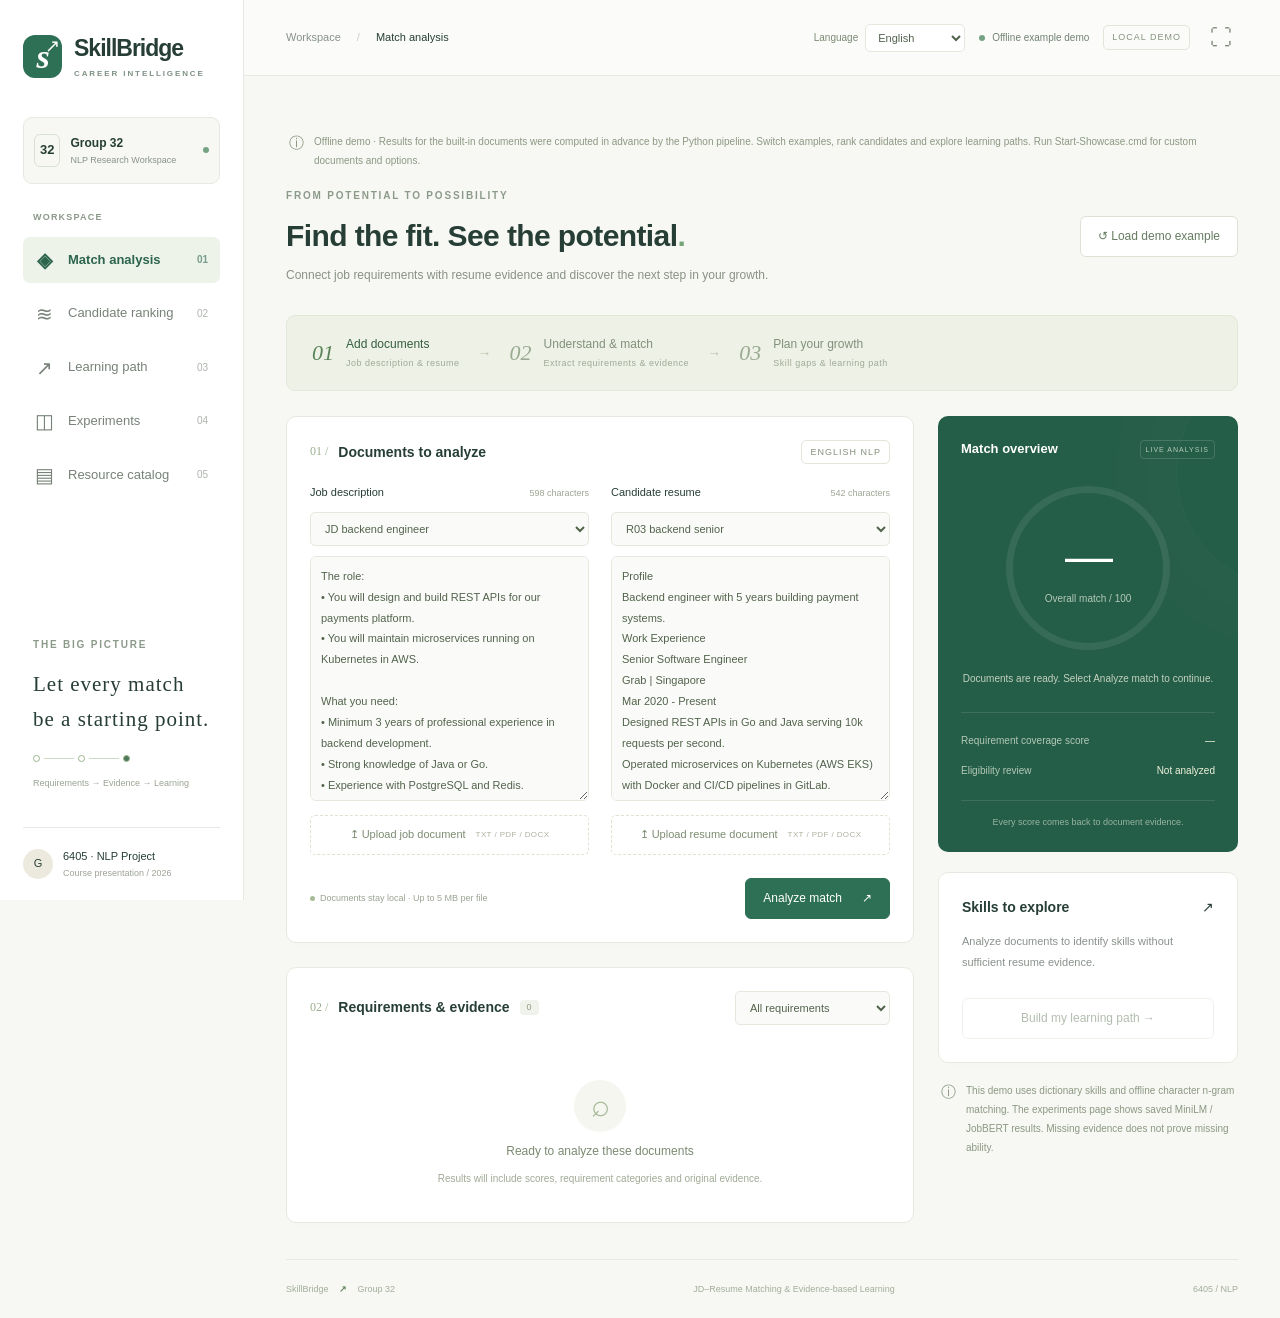
==== commit 5f114486: "Upgrade: large-scale course recommendation benchmark, traditional-vs-neural matching (step9), rubric" ====
--- a/Showcase.html
+++ b/Showcase.html
@@ -22,26 +22,28 @@
 <div class="shell">
 <header class="topbar"><div><span class="muted">Workspace</span><span class="slash">/</span><span id="breadcrumb">Match analysis</span></div><div class="top-right"><label class="language-control"><span>Language</span><select id="display-language" aria-label="Display language"><option value="en" data-i18n-ignore>English</option><option value="zh" data-i18n-ignore>中文</option></select></label><span id="connection" class="status"><i></i>Connecting</span><span class="top-tag">LOCAL DEMO</span><button id="presentation" class="icon-button" title="Toggle presentation fullscreen" aria-label="Toggle presentation fullscreen">⛶</button></div></header>
 <main>
-  <div id="offline-notice" class="context-note" hidden><span>ⓘ</span><p>Run Start-Showcase.cmd and open http://127.0.0.1:8877 to analyze your documents. This standalone file only previews the interface.</p></div>
+  <div id="offline-notice" class="context-note" hidden><span>ⓘ</span><p>Offline demo · Results for the built-in documents were computed in advance by the Python pipeline. Switch examples, rank candidates and explore learning paths. Run Start-Showcase.cmd for custom documents and options.</p></div>
   <section class="page" id="view-match">
-    <div class="page-heading"><div><div class="eyebrow">FROM POTENTIAL TO POSSIBILITY</div><h1>Find the fit. See the potential<span class="green">.</span></h1><p>Connect job requirements with resume evidence and discover the next step in your growth.</p></div></div>
+    <div class="page-heading"><div><div class="eyebrow">FROM POTENTIAL TO POSSIBILITY</div><h1>Find the fit. See the potential<span class="green">.</span></h1><p>Connect job requirements with resume evidence and discover the next step in your growth.</p></div><button class="button secondary" id="load-example">↺ Load demo example</button></div>
     <div class="workflow-strip"><div class="current"><span>01</span><div>Add documents<small>Job description & resume</small></div></div><b>→</b><div><span>02</span><div>Understand & match<small>Extract requirements & evidence</small></div></div><b>→</b><div><span>03</span><div>Plan your growth<small>Skill gaps & learning path</small></div></div><span class="strip-end">One connected journey ↗</span></div>
     <div class="match-layout"><div>
       <article class="card documents"><div class="card-heading"><div><span class="section-number">01 /</span><h2>Documents to analyze</h2></div><span class="tag">ENGLISH NLP</span></div>
         <div class="document-grid">
-          <div class="document"><div class="field-heading"><label for="jd">Job description</label><span class="file-label" id="jd-count">0 characters</span></div><textarea id="jd" maxlength="40000" placeholder="Paste an English job description, including skills, experience and education requirements…"></textarea><label class="upload">↥ Upload job document <span>TXT / PDF / DOCX</span><input type="file" id="jd-file" accept=".txt,.pdf,.docx"></label></div>
-          <div class="document"><div class="field-heading"><label for="resume">Candidate resume</label><span class="file-label" id="resume-count">0 characters</span></div><textarea id="resume" maxlength="40000" placeholder="Paste an English resume, including skills, projects and work experience…"></textarea><label class="upload">↥ Upload resume document <span>TXT / PDF / DOCX</span><input type="file" id="resume-file" accept=".txt,.pdf,.docx"></label></div>
+          <div class="document"><div class="field-heading"><label for="jd">Job description</label><span class="file-label" id="jd-count">0 characters</span></div><select id="job-example" aria-label="Choose an example job"></select><textarea id="jd" maxlength="40000" placeholder="Paste an English job description, including skills, experience and education requirements…"></textarea><label class="upload">↥ Upload job document <span>TXT / PDF / DOCX</span><input type="file" id="jd-file" accept=".txt,.pdf,.docx"></label></div>
+          <div class="document"><div class="field-heading"><label for="resume">Candidate resume</label><span class="file-label" id="resume-count">0 characters</span></div><select id="resume-example" aria-label="Choose an example resume"></select><textarea id="resume" maxlength="40000" placeholder="Paste an English resume, including skills, projects and work experience…"></textarea><label class="upload">↥ Upload resume document <span>TXT / PDF / DOCX</span><input type="file" id="resume-file" accept=".txt,.pdf,.docx"></label></div>
         </div><div class="document-footer"><span><i class="small-dot"></i>Documents stay local · Up to 5 MB per file</span><button class="button primary" id="analyze">Analyze match <span>↗</span></button></div>
       </article>
       <article class="card evidence-card"><div class="card-heading"><div><span class="section-number">02 /</span><h2>Requirements & evidence</h2><span class="count-badge" id="evidence-count">0</span></div><select id="evidence-filter" aria-label="Filter matching evidence"><option value="all">All requirements</option><option value="gap">Missing evidence</option><option value="strong">Strong match ≥70</option></select></div><div id="evidence" class="empty"><span class="empty-symbol">⌕</span><h3>A match you can explain</h3><p>Run an analysis to see how each requirement aligns with the original resume.</p></div></article>
     </div><div class="result-column">
-      <article class="score-card"><div class="card-heading"><h2>Match overview</h2><span class="light-tag">LIVE ANALYSIS</span></div><div id="score-ring" class="score-ring"><div><strong id="match-score">—</strong><small>Overall match / 100</small></div></div><div id="score-description" class="score-description">Paste or upload your own job description and resume to begin.</div><div class="score-metrics"><div><span>Requirement coverage score</span><b id="coverage-score">—</b></div><div><span>Eligibility review</span><b id="eligibility">Not analyzed</b></div></div><div class="score-foot">Every score comes back to document evidence.</div></article>
+      <article class="score-card"><div class="card-heading"><h2>Match overview</h2><span class="light-tag">LIVE ANALYSIS</span></div><div id="score-ring" class="score-ring"><div><strong id="match-score">—</strong><small>Overall match / 100</small></div></div><div id="score-description" class="score-description">Your next opportunity starts with understanding the gaps.</div><div class="score-metrics"><div><span>Requirement coverage score</span><b id="coverage-score">—</b></div><div><span>Eligibility review</span><b id="eligibility">Not analyzed</b></div></div><div class="score-foot">Every score comes back to document evidence.</div></article>
       <article class="card gap-card"><div class="card-heading"><h2>Skills to explore</h2><span>↗</span></div><div id="skill-gaps"><p class="muted">Analyze documents to identify skills without sufficient resume evidence.</p></div><button class="button secondary full" id="bridge-learning" disabled>Build my learning path →</button></article>
       <div class="context-note"><span>ⓘ</span><p>This demo uses dictionary skills and offline character n-gram matching. The experiments page shows saved MiniLM / JobBERT results. Missing evidence does not prove missing ability.</p></div>
     </div></div>
   </section>
-  <section class="page" id="view-ranking" hidden><div class="page-heading"><div><div class="eyebrow">A CLEARER SHORTLIST</div><h1>A clearer view of every candidate<span class="green">.</span></h1><p>One job, one scoring approach. Select a ranked candidate to inspect the supporting evidence.</p></div></div><div class="two-columns"><article class="card padded"><h2>Target job</h2><p class="muted">Uses the job description from Match analysis.</p><textarea id="rank-jd" maxlength="40000" rows="12" aria-label="Job description for ranking"></textarea><h2>Candidate resumes <span class="tag">Up to 12 resumes</span></h2><div id="candidate-checks"></div><label class="upload">↥ Add your own resumes<input type="file" id="rank-files" accept=".txt,.pdf,.docx" multiple></label><button class="button primary full" id="rank-button">Rank candidates ↗</button><p class="caption">Only the resumes you upload are included in ranking.</p></article><article class="card padded"><div class="card-heading"><h2>Ranked candidates</h2><span class="tag">HYBRID SCORE</span></div><div id="ranking-results" class="empty"><span class="empty-symbol">≋</span><h3>Start with the same job description</h3><p>Select candidates, then run the ranking.</p></div></article></div></section>
-  <section class="page" id="view-learning" hidden><div class="page-heading"><div><div class="eyebrow">TURN GAPS INTO A PLAN</div><h1>Turn your skill gaps into next steps<span class="green">.</span></h1><p>Traceable learning resources, organized by coverage gain and prerequisites.</p></div><button class="button secondary" id="export-plan" disabled>↓ Export learning report</button></div><div class="learning-layout"><article class="card padded"><h2>Learning goals</h2><p class="caption">One skill per line. Optionally add | REQUIRED or | PREFERRED.</p><label for="gaps">Skills to develop</label><textarea id="gaps" rows="7"></textarea><label for="known">Known skills (comma-separated)</label><input id="known"><label for="method">Retrieval method</label><select id="method"><option value="hybrid">Hybrid · BM25 + TF-IDF / RRF</option><option value="bm25">BM25</option><option value="tfidf">TF-IDF</option></select><div class="two-fields"><div><label for="top-k">Maximum learning units</label><input id="top-k" type="number" min="1" max="12" value="5"></div><div><label for="budget">Time budget (hours)</label><input id="budget" type="number" min="1" placeholder="No limit"></div></div><label class="check-line"><input id="optimize" type="checkbox" checked>Optimize coverage and reduce redundancy</label><button class="button primary full" id="recommend">Build learning path ↗</button><button class="button secondary full" id="compare">Compare four strategies</button><p class="caption">Resources with unknown duration are excluded from time-limited plans. Coverage means topic coverage, not skill mastery.</p></article><div><div id="learning-stats" class="stat-grid"></div><div id="learning-results" class="card empty"><span class="empty-symbol">↗</span><h3>You do not have to start from zero</h3><p>Import gaps from a match, or enter your own learning goals.</p></div><div id="comparison"></div></div></div></section>
+  <section class="page" id="view-ranking" hidden><div class="page-heading"><div><div class="eyebrow">A CLEARER SHORTLIST</div><h1>A clearer view of every candidate<span class="green">.</span></h1><p>One job, one scoring approach. Select a ranked candidate to inspect the supporting evidence.</p></div></div><div class="two-columns"><article class="card padded"><h2>Target job</h2><p class="muted">Uses the job description from Match analysis.</p><textarea id="rank-jd" maxlength="40000" rows="12" aria-label="Job description for ranking"></textarea><h2>Candidate resumes <span class="tag">Up to 12 resumes</span></h2><div id="candidate-checks"></div><label class="upload">↥ Add your own resumes<input type="file" id="rank-files" accept=".txt,.pdf,.docx" multiple></label><button class="button primary full" id="rank-button">Rank candidates ↗</button><p class="caption">Built-in resumes are synthetic examples for demonstration only.</p></article><article class="card padded"><div class="card-heading"><h2>Ranked candidates</h2><span class="tag">HYBRID SCORE</span></div><div id="ranking-results" class="empty"><span class="empty-symbol">≋</span><h3>Start with the same job description</h3><p>Select candidates, then run the ranking.</p></div></article></div></section>
+  <section class="page" id="view-learning" hidden><div class="page-heading"><div><div class="eyebrow">TURN GAPS INTO A PLAN</div><h1>Turn your skill gaps into next steps<span class="green">.</span></h1><p>Traceable learning resources, organized by coverage gain and prerequisites.</p></div><button class="button secondary" id="export-plan" disabled>↓ Export learning report</button></div><div class="learning-layout"><article class="card padded"><h2>Learning goals</h2><p class="caption">One skill per line. Optionally add | REQUIRED or | PREFERRED.</p><label for="gaps">Skills to develop</label><textarea id="gaps" rows="7">SQL | REQUIRED
+Docker | REQUIRED
+FastAPI | PREFERRED</textarea><label for="known">Known skills (comma-separated)</label><input id="known" value="Python"><label for="method">Retrieval method</label><select id="method"><option value="hybrid">Hybrid · BM25 + TF-IDF / RRF</option><option value="bm25">BM25</option><option value="tfidf">TF-IDF</option></select><div class="two-fields"><div><label for="top-k">Maximum learning units</label><input id="top-k" type="number" min="1" max="12" value="5"></div><div><label for="budget">Time budget (hours)</label><input id="budget" type="number" min="1" placeholder="No limit"></div></div><label class="check-line"><input id="optimize" type="checkbox" checked>Optimize coverage and reduce redundancy</label><button class="button primary full" id="recommend">Build learning path ↗</button><button class="button secondary full" id="compare">Compare four strategies</button><p class="caption">Resources with unknown duration are excluded from time-limited plans. Coverage means topic coverage, not skill mastery.</p></article><div><div id="learning-stats" class="stat-grid"></div><div id="learning-results" class="card empty"><span class="empty-symbol">↗</span><h3>You do not have to start from zero</h3><p>Import gaps from a match, or enter your own learning goals.</p></div><div id="comparison"></div></div></div></section>
   <section class="page" id="view-experiments" hidden><div class="page-heading"><div><div class="eyebrow">RESEARCH, MADE VISIBLE</div><h1>Every improvement has evidence<span class="green">.</span></h1><p>Read results directly from project CSV files, with sources, metrics and evaluation limits.</p></div><span class="tag">SAVED EXPERIMENTS</span></div><div class="experiment-tabs" id="experiment-tabs"><button data-exp="skills" class="active">Skill extraction</button><button data-exp="classification">Requirement classification</button><button data-exp="matching">Matching methods</button><button data-exp="ablation">Ablation study</button></div><article class="card padded"><div id="experiment-heading"></div><div id="experiment-chart"></div><div id="experiment-table" class="table-scroll"></div></article><div class="context-note"><span>ⓘ</span><p>Panels use different benchmarks and metrics and cannot be compared directly. Classification labels come from one LLM annotator; TalentCLEF dev has only 10 queries. This page reads saved results without retraining.</p></div></section>
   <section class="page" id="view-catalog" hidden><div class="page-heading"><div><div class="eyebrow">GOOD SOURCES. REAL PROGRESS.</div><h1>Spend your time on reliable resources<span class="green">.</span></h1><p>Curated official tutorials and documentation, with topic mappings and source excerpts.</p></div><span id="catalog-count" class="tag"></span></div><div class="catalog-toolbar"><input id="catalog-search" type="search" placeholder="Search skills, resources or providers…" aria-label="Search resources"><span class="caption">Curated starter catalog · Not a research benchmark</span></div><div id="catalog-grid" class="catalog-grid"></div></section>
   <footer class="page-footer"><span>SkillBridge <b>↗</b> Group 32</span><span>JD–Resume Matching & Evidence-based Learning</span><span>6405 / NLP</span></footer>
@@ -63,16 +65,6 @@
   ["Toggle presentation fullscreen", "切换全屏演示"],
   ["Display language", "展示语言"],
   ["Language", "语言"],
-  ["Interface preview", "界面预览"],
-  ["Paste or upload your own job description and resume to begin.", "请粘贴或上传自己的岗位描述和简历开始分析。"],
-  ["Upload resumes to add candidates. No sample resumes are included.", "请上传简历以添加候选人，页面不提供示例简历。"],
-  ["Only the resumes you upload are included in ranking.", "仅对您自行上传的简历进行排序。"],
-  ["Please paste or upload both a job description and a resume.", "请粘贴或上传岗位描述和简历，两者都需要提供。"],
-  ["Please enter a job description before ranking candidates.", "请先填写岗位描述，再进行候选人排序。"],
-  ["Please upload and select at least one resume.", "请上传并选择至少一份简历。"],
-  ["The document is empty.", "文档内容为空。"],
-  ["Document exceeds 40000 characters.", "文档内容超过 40000 字符。"],
-  ["Run Start-Showcase.cmd and open http://127.0.0.1:8877 to analyze your documents. This standalone file only previews the interface.", "请运行 Start-Showcase.cmd 并打开 http://127.0.0.1:8877 分析自己的文档；独立 HTML 文件仅供界面预览。"],
   ["Offline demo · Results for the built-in documents were computed in advance by the Python pipeline. Switch examples, rank candidates and explore learning paths. Run Start-Showcase.cmd for custom documents and options.", "离线案例演示 · 内置文档的结果由 Python 流水线预先计算。可切换案例、排序和查看学习路径；自定义文档及参数请使用 Start-Showcase.cmd 启动实时版本。"],
   ["Find the fit. See the potential", "发现契合，也发现可能"],
   ["Connect job requirements with resume evidence and discover the next step in your growth.", "连接岗位要求与简历证据，找到下一步成长方向。"],
@@ -343,7 +335,7 @@
   setLanguage(language);
 })();
 </script>
-<script>window.SKILLBRIDGE_OFFLINE={"bootstrap":{"experiments":{"skills":{"source":"results/B_skill_extraction.csv","context":"SkillSpan · human gold","metric":"f1_soft","rows":[{"gold_source":"SkillSpan test (human gold)","method":"M3_dictionary","precision_soft":"0.327","precision_strict":"0.285","recall_soft":"0.136","recall_strict":"0.117","f1_soft":"0.181","f1_strict":"0.155","n_pred_soft":"1.507","n_pred_strict":"1.507"},{"gold_source":"SkillSpan test (human gold)","method":"M6_jobbert_skillspan","precision_soft":"0.517","precision_strict":"0.429","recall_soft":"0.535","recall_strict":"0.432","f1_soft":"0.511","f1_strict":"0.417","n_pred_soft":"5.727","n_pred_strict":"5.68"}]},"classification":{"source":"results/C_requirement_clf.csv","context":"749 sentences · LLM labels, not human-verified","metric":"macro_f1","rows":[{"method":"C1_rules (Part I)","accuracy":"0.716","macro_f1":"0.474","weighted_f1":"0.671","n":"749"},{"method":"C2_rules+sections","accuracy":"0.732","macro_f1":"0.561","weighted_f1":"0.714","n":"749"},{"method":"C3_tfidf_lr","accuracy":"0.852","macro_f1":"0.633","weighted_f1":"0.836","n":"749"},{"method":"C3b_tfidf_lr_no_header","accuracy":"0.852","macro_f1":"0.651","weighted_f1":"0.839","n":"749"},{"method":"C4_zero_shot_nli","accuracy":"0.422","macro_f1":"0.346","weighted_f1":"0.42","n":"749"},{"method":"C5_distilbert","accuracy":"0.87","macro_f1":"0.634","weighted_f1":"0.856","n":"749"}]},"matching":{"source":"results/D_matching.csv","context":"External fit benchmark · 600 pairs","metric":"spearman","rows":[{"method":"D1_tfidf","spearman":"0.076","auc_goodfit":"0.529","macro_f1_cv":"0.32","ndcg@5":"0.726","n_pairs":"600"},{"method":"D2_bm25","spearman":"0.143","auc_goodfit":"0.595","macro_f1_cv":"0.328","ndcg@5":"0.75","n_pairs":"600"},{"method":"D3_all-MiniLM-L6-v2_doc","spearman":"-0.01","auc_goodfit":"0.449","macro_f1_cv":"0.342","ndcg@5":"0.748","n_pairs":"600"},{"method":"D4_all-MiniLM-L6-v2_maxsim","spearman":"-0.096","auc_goodfit":"0.409","macro_f1_cv":"0.342","ndcg@5":"0.745","n_pairs":"600"},{"method":"D6_our_pipeline","spearman":"0.005","auc_goodfit":"0.488","macro_f1_cv":"0.325","ndcg@5":"0.72","n_pairs":"529"},{"method":"D4_all-mpnet-base-v2_maxsim","spearman":"-0.111","auc_goodfit":"0.398","macro_f1_cv":"0.338","ndcg@5":"0.741","n_pairs":"600"},{"method":"D4_bge-small-en-v1.5_maxsim","spearman":"-0.093","auc_goodfit":"0.426","macro_f1_cv":"0.339","ndcg@5":"0.731","n_pairs":"600"},{"method":"D5_cross_encoder","spearman":"-0.075","auc_goodfit":"0.415","macro_f1_cv":"0.344","ndcg@5":"0.754","n_pairs":"600"}]},"ablation":{"source":"results/T_talentclef_ablation_minilm.csv","context":"TalentCLEF dev · 10 queries · MiniLM","metric":"map","rows":[{"method":"full: pipeline v3 + 0.5 doc sim","map":"0.8367","ndcg@10":"0.9109","p@10":"0.87","r-prec":"0.8031","queries":"10","sec":"107"},{"method":"- JD skill lists","map":"0.5888","ndcg@10":"0.7824","p@10":"0.75","r-prec":"0.5109","queries":"10","sec":"59"},{"method":"- exact match","map":"0.8271","ndcg@10":"0.9159","p@10":"0.9","r-prec":"0.7825","queries":"10","sec":"76"},{"method":"- semantic match","map":"0.8159","ndcg@10":"0.9001","p@10":"0.88","r-prec":"0.7808","queries":"10","sec":"88"},{"method":"- priority weights","map":"0.8336","ndcg@10":"0.9045","p@10":"0.86","r-prec":"0.7999","queries":"10","sec":"92"},{"method":"- education","map":"0.8334","ndcg@10":"0.9109","p@10":"0.87","r-prec":"0.7999","queries":"10","sec":"98"},{"method":"- experience","map":"0.8367","ndcg@10":"0.9109","p@10":"0.87","r-prec":"0.8031","queries":"10","sec":"97"},{"method":"- section headings","map":"0.8358","ndcg@10":"0.9085","p@10":"0.87","r-prec":"0.7999","queries":"10","sec":"95"},{"method":"- doc similarity (pipeline v3 alone)","map":"0.7951","ndcg@10":"0.8527","p@10":"0.84","r-prec":"0.7853","queries":"10","sec":"94"},{"method":"weight 0.25","map":"0.8235","ndcg@10":"0.8993","p@10":"0.86","r-prec":"0.7999","queries":"10","sec":"94"},{"method":"weight 1.0","map":"0.8504","ndcg@10":"0.9479","p@10":"0.92","r-prec":"0.8089","queries":"10","sec":"94"},{"method":"weight 2.0","map":"0.8601","ndcg@10":"0.942","p@10":"0.91","r-prec":"0.8215","queries":"10","sec":"94"},{"method":"doc similarity only (MiniLM doc)","map":"0.8421","ndcg@10":"0.9508","p@10":"0.94","r-prec":"0.7796","queries":"10","sec":"19"},{"method":"mpnet doc","map":"0.8685","ndcg@10":"0.964","p@10":"0.93","r-prec":"0.8228","queries":"10","sec":"126"},{"method":"TF-IDF","map":"0.8572","ndcg@10":"0.9099","p@10":"0.9","r-prec":"0.8416","queries":"10","sec":"3"},{"method":"BM25","map":"0.808","ndcg@10":"0.91","p@10":"0.89","r-prec":"0.7632","queries":"10","sec":"1"}]}}},"catalog":{"metadata":{"version":"0.1.0","status":"curated_starter_not_research_benchmark","description":"12 learning units from 6 official tutorial/documentation providers. These are not 12 independently certified courses. Expand and human-validate before research evaluation.","verified_on":"2026-11-12","annotation_policy":"Descriptions and skill mappings are curator-written. Evidence excerpts are short source headings. Prerequisites are editorial recommendations, not official admission requirements. Duration is unknown unless sourced."},"resources":[{"id":"py-intro","title":"Python: an informal introduction","provider":"Python documentation","url":"https://docs.python.org/3/tutorial/","description":"Introduction to Python values, strings, lists and basic programming constructs.","skills":["python"],"source_excerpt":"An Informal Introduction to Python","evidence":{"python":"An Informal Introduction to Python"},"prerequisites":[],"duration_hours":null},{"id":"py-data","title":"Python data structures","provider":"Python documentation","url":"https://docs.python.org/3/tutorial/","description":"Python collections: lists, dictionaries, sets and tuples.","skills":["python"],"source_excerpt":"Data Structures","evidence":{"python":"Data Structures"},"prerequisites":["python"],"duration_hours":null},{"id":"py-functions","title":"Python functions","provider":"Python documentation","url":"https://docs.python.org/3/tutorial/","description":"Define Python functions and understand arguments and control flow.","skills":["python"],"source_excerpt":"Defining Functions","evidence":{"python":"Defining Functions"},"prerequisites":["python"],"duration_hours":null},{"id":"py-control","title":"Python control flow","provider":"Python documentation","url":"https://docs.python.org/3/tutorial/","description":"Python conditions and iteration with for, range and other control flow tools.","skills":["python"],"source_excerpt":"More Control Flow Tools","evidence":{"python":"More Control Flow Tools"},"prerequisites":["python"],"duration_hours":null},{"id":"sql-intro","title":"PostgreSQL: the SQL language","provider":"PostgreSQL documentation","url":"https://www.postgresql.org/docs/current/tutorial-sql.html","description":"SQL tutorial for creating tables, populating rows and querying data.","skills":["sql"],"source_excerpt":"The SQL Language\nCreating a New Table\nQuerying a Table","evidence":{"sql":"The SQL Language"},"prerequisites":[],"duration_hours":null},{"id":"sql-joins","title":"PostgreSQL: joins between tables","provider":"PostgreSQL documentation","url":"https://www.postgresql.org/docs/current/tutorial-sql.html","description":"SQL joins combine records from multiple tables.","skills":["sql","sql joins"],"source_excerpt":"Joins Between Tables","evidence":{"sql":"Joins Between Tables","sql joins":"Joins Between Tables"},"prerequisites":["sql"],"duration_hours":null},{"id":"sql-aggregate","title":"PostgreSQL: aggregate functions","provider":"PostgreSQL documentation","url":"https://www.postgresql.org/docs/current/tutorial-sql.html","description":"SQL aggregate functions for summarising table records.","skills":["sql","sql aggregation"],"source_excerpt":"Aggregate Functions","evidence":{"sql":"Aggregate Functions","sql aggregation":"Aggregate Functions"},"prerequisites":["sql"],"duration_hours":null},{"id":"docker-start","title":"Get started with Docker","provider":"Docker Docs","url":"https://docs.docker.com/get-started/","description":"Build and share a containerized application; run a container and application stack, build an image.","skills":["docker"],"source_excerpt":"Build and share a containerized application","evidence":{"docker":"Build and share a containerized application"},"prerequisites":[],"duration_hours":null},{"id":"fastapi-guide","title":"FastAPI tutorial: API inputs and validation","provider":"FastAPI documentation","url":"https://fastapi.tiangolo.com/tutorial/","description":"Build Python web APIs with FastAPI path parameters, query parameters, request bodies and validation.","skills":["fastapi","api development"],"source_excerpt":"Path Parameters\nQuery Parameters\nRequest Body\nQuery Parameters and String Validations","evidence":{"fastapi":"Path Parameters","api development":"Request Body"},"prerequisites":["python"],"duration_hours":null},{"id":"fastapi-testing","title":"FastAPI tutorial: testing","provider":"FastAPI documentation","url":"https://fastapi.tiangolo.com/tutorial/","description":"Testing applications built with FastAPI. A focused testing unit, not a full general testing curriculum.","skills":["fastapi","testing"],"source_excerpt":"Testing","evidence":{"fastapi":"Testing","testing":"Testing"},"prerequisites":["python","api development"],"duration_hours":null},{"id":"sklearn-start","title":"Scikit-learn: fitting, evaluation and pipelines","provider":"scikit-learn documentation","url":"https://scikit-learn.org/stable/getting_started.html","description":"Machine learning model fitting, data preprocessing, model selection, evaluation and pipelines.","skills":["machine learning","model evaluation"],"source_excerpt":"model fitting, data preprocessing, model selection, model evaluation","evidence":{"machine learning":"model fitting","model evaluation":"model evaluation"},"prerequisites":["python"],"duration_hours":null},{"id":"git-basics","title":"Pro Git: Git basics","provider":"Git project","url":"https://git-scm.com/book/en/v2","description":"Version control with Git: repositories, recording changes, history, remotes and tags.","skills":["git"],"source_excerpt":"Git Basics\nGetting a Git Repository\nRecording Changes to the Repository","evidence":{"git":"Git Basics"},"prerequisites":[],"duration_hours":null}]}};</script><script>'use strict';
+<script>window.SKILLBRIDGE_OFFLINE={"bootstrap":{"jobs":[{"name":"JD_backend_engineer","text":"The role:\n• You will design and build REST APIs for our payments platform.\n• You will maintain microservices running on Kubernetes in AWS.\n\nWhat you need:\n• Minimum 3 years of professional experience in backend development.\n• Strong knowledge of Java or Go.\n• Experience with PostgreSQL and Redis.\n• Familiarity with Docker, CI/CD and Git.\n• Applicants must be Singapore Citizens or Permanent Residents; others will not be considered.\n\nBonus points:\n• Experience with Kafka.\n• Contributions to open-source projects would be a plus.\n\nBenefits:\n• Flexible working hours and an annual learning budget."},{"name":"JD_data_analyst","text":"About us:\n• We are a fast-growing e-commerce company in Singapore.\n\nResponsibilities:\n• Build dashboards in Power BI and Tableau to track sales performance.\n• Write SQL queries to extract and clean data from PostgreSQL.\n• Present insights to business stakeholders every week.\n\nRequirements:\n• Bachelor's degree in Statistics, Mathematics, Computer Science or a related field.\n• At least 2 years of experience in data analysis.\n• Proficient in SQL and Excel.\n• Experience with Python (Pandas, NumPy) for data analysis.\n• Strong communication skills.\n\nNice to have:\n• Knowledge of A/B testing and hypothesis testing.\n• Experience with Google Analytics.\n• Familiarity with dbt or Airflow."},{"name":"JD_ml_engineer","text":"Overview:\n• Join our applied AI team building NLP products for healthcare.\n\nResponsibilities:\n• Fine-tune large language models with PyTorch and Hugging Face Transformers.\n• Deploy models as APIs using FastAPI and Docker.\n• Track experiments with MLflow and evaluate model quality.\n\nQualifications:\n• Master's degree or PhD in Computer Science, Machine Learning or a related field.\n• 3+ years of experience in machine learning engineering.\n• Proficiency in Python and deep learning frameworks such as PyTorch or TensorFlow.\n• Solid understanding of natural language processing.\n\nPreferred qualifications:\n• Experience with retrieval-augmented generation and LangChain.\n• Publications at NLP conferences are desirable.\n• Experience with Kubernetes and Google Cloud."}],"resumes":[{"name":"R01_analyst_strong","text":"Summary\nData analyst with 3 years of experience turning data into business insights.\nExperience\nData Analyst\nShopee | Singapore\nJan 2022 - Present\nBuilt Power BI dashboards tracking GMV and conversion for 5 business units.\nWrote complex SQL queries on PostgreSQL to clean and aggregate sales data.\nDesigned A/B tests and ran hypothesis testing to evaluate promotions.\nEducation\nBachelor of Science in Statistics\nNational University of Singapore\nAug 2017 - May 2021\nSkills\nSQL, Python (Pandas, Num\nPy), Excel, Power BI, Tableau, Google Analytics"},{"name":"R02_analyst_junior","text":"Education\nDiploma in Business Analytics\nNgee Ann Polytechnic\nApr 2020 - Mar 2023\nExperience\nBusiness Analyst Intern\nDBS Bank | Singapore\nMay 2023 - Dec 2023\nPrepared weekly Excel reports and pivot tables for the operations team.\nSkills\nExcel, PowerPoint, basic SQL"},{"name":"R03_backend_senior","text":"Profile\nBackend engineer with 5 years building payment systems.\nWork Experience\nSenior Software Engineer\nGrab | Singapore\nMar 2020 - Present\nDesigned REST APIs in Go and Java serving 10k requests per second.\nOperated microservices on Kubernetes (AWS EKS) with Docker and CI/CD pipelines in GitLab.\nUsed PostgreSQL, Redis and Kafka for event-driven processing.\nEducation\nBachelor of Engineering in Computer Engineering\nNanyang Technological University\nAug 2015 - May 2019\nSkills\nGo, Java, PostgreSQL, Redis, Kafka, Docker, Kubernetes, AWS, Git"},{"name":"R04_frontend_dev","text":"Experience\nFrontend Developer\nCarousell | Singapore\nJun 2021 - Present\nBuilt React and TypeScript single page applications.\nImproved web performance by 30% using code splitting.\nEducation\nBachelor of Computing in Computer Science\nNational University of Singapore\nAug 2017 - May 2021\nSkills\nJavaScript, TypeScript, React, HTML, CSS, Node.js, Git"},{"name":"R05_ml_phd","text":"Summary\nMachine learning researcher focusing on natural language processing and large language models.\nExperience\nResearch Engineer\nAI Singapore | Singapore\nJul 2021 - Present\nFine-tuned LLMs with PyTorch, Hugging Face Transformers and DeepSpeed on GPU clusters.\nBuilt a retrieval-augmented generation system with LangChain for document QA.\nDeployed models with FastAPI and Docker; tracked experiments in MLflow.\nEducation\nPhD in Computer Science\nNanyang Technological University\nAug 2017 - Jun 2021\nSkills\nPython, PyTorch, TensorFlow, Transformers, LangChain, Docker, Kubernetes, Google Cloud"},{"name":"R06_ml_junior","text":"Education\nBachelor of Engineering with Honours in Computer Engineering\nSingapore Institute of Technology\nAug 2021 - Jul 2025\nProjects\nSentiment classifier for product reviews using scikit-learn and a fine-tuned BERT model.\nExperience\nAI Intern\nStartup XYZ | Singapore\nJan 2024 - Aug 2024\nTrained text classification models in PyTorch and wrote evaluation scripts.\nSkills\nPython, PyTorch, Scikit-learn, NLP, Git"},{"name":"R07_mech_engineer","text":"Experience\nMechanical Engineer\nKeppel | Singapore\nFeb 2018 - Present\nDesigned offshore structures using SolidWorks and ANSYS.\nManaged vendor quality inspections.\nEducation\nBachelor of Engineering in Mechanical Engineering\nNational University of Singapore\nAug 2013 - May 2017\nSkills\nSolidWorks, ANSYS, AutoCAD, Project management"},{"name":"R08_data_scientist","text":"Summary\nData scientist with experience in machine learning and analytics.\nExperience\nData Scientist\nLazada | Singapore\nAug 2020 - Present\nBuilt churn prediction models with XGBoost and Scikit-learn.\nAnalysed customer data with SQL and Python (Pandas) and presented insights to stakeholders.\nEducation\nMaster of Science in Data Science\nSingapore Management University\nAug 2019 - Jul 2020\nSkills\nPython, SQL, Pandas, Scikit-learn, XGBoost, Tableau, Airflow"}],"experiments":{"skills":{"source":"results/B_skill_extraction.csv","context":"SkillSpan · human gold","metric":"f1_soft","rows":[{"gold_source":"SkillSpan test (human gold)","method":"M3_dictionary","precision_soft":"0.327","precision_strict":"0.285","recall_soft":"0.136","recall_strict":"0.117","f1_soft":"0.181","f1_strict":"0.155","n_pred_soft":"1.507","n_pred_strict":"1.507"},{"gold_source":"SkillSpan test (human gold)","method":"M6_jobbert_skillspan","precision_soft":"0.517","precision_strict":"0.429","recall_soft":"0.535","recall_strict":"0.432","f1_soft":"0.511","f1_strict":"0.417","n_pred_soft":"5.727","n_pred_strict":"5.68"}]},"classification":{"source":"results/C_requirement_clf.csv","context":"749 sentences · LLM labels, not human-verified","metric":"macro_f1","rows":[{"method":"C1_rules (Part I)","accuracy":"0.716","macro_f1":"0.474","weighted_f1":"0.671","n":"749"},{"method":"C2_rules+sections","accuracy":"0.732","macro_f1":"0.561","weighted_f1":"0.714","n":"749"},{"method":"C3_tfidf_lr","accuracy":"0.852","macro_f1":"0.633","weighted_f1":"0.836","n":"749"},{"method":"C3b_tfidf_lr_no_header","accuracy":"0.852","macro_f1":"0.651","weighted_f1":"0.839","n":"749"},{"method":"C4_zero_shot_nli","accuracy":"0.422","macro_f1":"0.346","weighted_f1":"0.42","n":"749"},{"method":"C5_distilbert","accuracy":"0.87","macro_f1":"0.634","weighted_f1":"0.856","n":"749"}]},"matching":{"source":"results/D_matching.csv","context":"External fit benchmark · 600 pairs","metric":"spearman","rows":[{"method":"D1_tfidf","spearman":"0.076","auc_goodfit":"0.529","macro_f1_cv":"0.32","ndcg@5":"0.726","n_pairs":"600"},{"method":"D2_bm25","spearman":"0.143","auc_goodfit":"0.595","macro_f1_cv":"0.328","ndcg@5":"0.75","n_pairs":"600"},{"method":"D3_all-MiniLM-L6-v2_doc","spearman":"-0.01","auc_goodfit":"0.449","macro_f1_cv":"0.342","ndcg@5":"0.748","n_pairs":"600"},{"method":"D4_all-MiniLM-L6-v2_maxsim","spearman":"-0.096","auc_goodfit":"0.409","macro_f1_cv":"0.342","ndcg@5":"0.745","n_pairs":"600"},{"method":"D6_our_pipeline","spearman":"0.005","auc_goodfit":"0.488","macro_f1_cv":"0.325","ndcg@5":"0.72","n_pairs":"529"},{"method":"D4_all-mpnet-base-v2_maxsim","spearman":"-0.111","auc_goodfit":"0.398","macro_f1_cv":"0.338","ndcg@5":"0.741","n_pairs":"600"},{"method":"D4_bge-small-en-v1.5_maxsim","spearman":"-0.093","auc_goodfit":"0.426","macro_f1_cv":"0.339","ndcg@5":"0.731","n_pairs":"600"},{"method":"D5_cross_encoder","spearman":"-0.075","auc_goodfit":"0.415","macro_f1_cv":"0.344","ndcg@5":"0.754","n_pairs":"600"}]},"ablation":{"source":"results/T_talentclef_ablation_minilm.csv","context":"TalentCLEF dev · 10 queries · MiniLM","metric":"map","rows":[{"method":"full: pipeline v3 + 0.5 doc sim","map":"0.8367","ndcg@10":"0.9109","p@10":"0.87","r-prec":"0.8031","queries":"10","sec":"107"},{"method":"- JD skill lists","map":"0.5888","ndcg@10":"0.7824","p@10":"0.75","r-prec":"0.5109","queries":"10","sec":"59"},{"method":"- exact match","map":"0.8271","ndcg@10":"0.9159","p@10":"0.9","r-prec":"0.7825","queries":"10","sec":"76"},{"method":"- semantic match","map":"0.8159","ndcg@10":"0.9001","p@10":"0.88","r-prec":"0.7808","queries":"10","sec":"88"},{"method":"- priority weights","map":"0.8336","ndcg@10":"0.9045","p@10":"0.86","r-prec":"0.7999","queries":"10","sec":"92"},{"method":"- education","map":"0.8334","ndcg@10":"0.9109","p@10":"0.87","r-prec":"0.7999","queries":"10","sec":"98"},{"method":"- experience","map":"0.8367","ndcg@10":"0.9109","p@10":"0.87","r-prec":"0.8031","queries":"10","sec":"97"},{"method":"- section headings","map":"0.8358","ndcg@10":"0.9085","p@10":"0.87","r-prec":"0.7999","queries":"10","sec":"95"},{"method":"- doc similarity (pipeline v3 alone)","map":"0.7951","ndcg@10":"0.8527","p@10":"0.84","r-prec":"0.7853","queries":"10","sec":"94"},{"method":"weight 0.25","map":"0.8235","ndcg@10":"0.8993","p@10":"0.86","r-prec":"0.7999","queries":"10","sec":"94"},{"method":"weight 1.0","map":"0.8504","ndcg@10":"0.9479","p@10":"0.92","r-prec":"0.8089","queries":"10","sec":"94"},{"method":"weight 2.0","map":"0.8601","ndcg@10":"0.942","p@10":"0.91","r-prec":"0.8215","queries":"10","sec":"94"},{"method":"doc similarity only (MiniLM doc)","map":"0.8421","ndcg@10":"0.9508","p@10":"0.94","r-prec":"0.7796","queries":"10","sec":"19"},{"method":"mpnet doc","map":"0.8685","ndcg@10":"0.964","p@10":"0.93","r-prec":"0.8228","queries":"10","sec":"126"},{"method":"TF-IDF","map":"0.8572","ndcg@10":"0.9099","p@10":"0.9","r-prec":"0.8416","queries":"10","sec":"3"},{"method":"BM25","map":"0.808","ndcg@10":"0.91","p@10":"0.89","r-prec":"0.7632","queries":"10","sec":"1"}]}},"demo_notice":"Synthetic examples for demonstration only; not evaluation data."},"catalog":{"metadata":{"version":"0.1.0","status":"curated_starter_not_research_benchmark","description":"12 learning units from 6 official tutorial/documentation providers. These are not 12 independently certified courses. Expand and human-validate before research evaluation.","verified_on":"2026-11-12","annotation_policy":"Descriptions and skill mappings are curator-written. Evidence excerpts are short source headings. Prerequisites are editorial recommendations, not official admission requirements. Duration is unknown unless sourced."},"resources":[{"id":"py-intro","title":"Python: an informal introduction","provider":"Python documentation","url":"https://docs.python.org/3/tutorial/","description":"Introduction to Python values, strings, lists and basic programming constructs.","skills":["python"],"source_excerpt":"An Informal Introduction to Python","evidence":{"python":"An Informal Introduction to Python"},"prerequisites":[],"duration_hours":null},{"id":"py-data","title":"Python data structures","provider":"Python documentation","url":"https://docs.python.org/3/tutorial/","description":"Python collections: lists, dictionaries, sets and tuples.","skills":["python"],"source_excerpt":"Data Structures","evidence":{"python":"Data Structures"},"prerequisites":["python"],"duration_hours":null},{"id":"py-functions","title":"Python functions","provider":"Python documentation","url":"https://docs.python.org/3/tutorial/","description":"Define Python functions and understand arguments and control flow.","skills":["python"],"source_excerpt":"Defining Functions","evidence":{"python":"Defining Functions"},"prerequisites":["python"],"duration_hours":null},{"id":"py-control","title":"Python control flow","provider":"Python documentation","url":"https://docs.python.org/3/tutorial/","description":"Python conditions and iteration with for, range and other control flow tools.","skills":["python"],"source_excerpt":"More Control Flow Tools","evidence":{"python":"More Control Flow Tools"},"prerequisites":["python"],"duration_hours":null},{"id":"sql-intro","title":"PostgreSQL: the SQL language","provider":"PostgreSQL documentation","url":"https://www.postgresql.org/docs/current/tutorial-sql.html","description":"SQL tutorial for creating tables, populating rows and querying data.","skills":["sql"],"source_excerpt":"The SQL Language\nCreating a New Table\nQuerying a Table","evidence":{"sql":"The SQL Language"},"prerequisites":[],"duration_hours":null},{"id":"sql-joins","title":"PostgreSQL: joins between tables","provider":"PostgreSQL documentation","url":"https://www.postgresql.org/docs/current/tutorial-sql.html","description":"SQL joins combine records from multiple tables.","skills":["sql","sql joins"],"source_excerpt":"Joins Between Tables","evidence":{"sql":"Joins Between Tables","sql joins":"Joins Between Tables"},"prerequisites":["sql"],"duration_hours":null},{"id":"sql-aggregate","title":"PostgreSQL: aggregate functions","provider":"PostgreSQL documentation","url":"https://www.postgresql.org/docs/current/tutorial-sql.html","description":"SQL aggregate functions for summarising table records.","skills":["sql","sql aggregation"],"source_excerpt":"Aggregate Functions","evidence":{"sql":"Aggregate Functions","sql aggregation":"Aggregate Functions"},"prerequisites":["sql"],"duration_hours":null},{"id":"docker-start","title":"Get started with Docker","provider":"Docker Docs","url":"https://docs.docker.com/get-started/","description":"Build and share a containerized application; run a container and application stack, build an image.","skills":["docker"],"source_excerpt":"Build and share a containerized application","evidence":{"docker":"Build and share a containerized application"},"prerequisites":[],"duration_hours":null},{"id":"fastapi-guide","title":"FastAPI tutorial: API inputs and validation","provider":"FastAPI documentation","url":"https://fastapi.tiangolo.com/tutorial/","description":"Build Python web APIs with FastAPI path parameters, query parameters, request bodies and validation.","skills":["fastapi","api development"],"source_excerpt":"Path Parameters\nQuery Parameters\nRequest Body\nQuery Parameters and String Validations","evidence":{"fastapi":"Path Parameters","api development":"Request Body"},"prerequisites":["python"],"duration_hours":null},{"id":"fastapi-testing","title":"FastAPI tutorial: testing","provider":"FastAPI documentation","url":"https://fastapi.tiangolo.com/tutorial/","description":"Testing applications built with FastAPI. A focused testing unit, not a full general testing curriculum.","skills":["fastapi","testing"],"source_excerpt":"Testing","evidence":{"fastapi":"Testing","testing":"Testing"},"prerequisites":["python","api development"],"duration_hours":null},{"id":"sklearn-start","title":"Scikit-learn: fitting, evaluation and pipelines","provider":"scikit-learn documentation","url":"https://scikit-learn.org/stable/getting_started.html","description":"Machine learning model fitting, data preprocessing, model selection, evaluation and pipelines.","skills":["machine learning","model evaluation"],"source_excerpt":"model fitting, data preprocessing, model selection, model evaluation","evidence":{"machine learning":"model fitting","model evaluation":"model evaluation"},"prerequisites":["python"],"duration_hours":null},{"id":"git-basics","title":"Pro Git: Git basics","provider":"Git project","url":"https://git-scm.com/book/en/v2","description":"Version control with Git: repositories, recording changes, history, remotes and tags.","skills":["git"],"source_excerpt":"Git Basics\nGetting a Git Repository\nRecording Changes to the Repository","evidence":{"git":"Git Basics"},"prerequisites":[],"duration_hours":null}]},"matches":[{"jd":"The role:\n• You will design and build REST APIs for our payments platform.\n• You will maintain microservices running on Kubernetes in AWS.\n\nWhat you need:\n• Minimum 3 years of professional experience in backend development.\n• Strong knowledge of Java or Go.\n• Experience with PostgreSQL and Redis.\n• Familiarity with Docker, CI/CD and Git.\n• Applicants must be Singapore Citizens or Permanent Residents; others will not be considered.\n\nBonus points:\n• Experience with Kafka.\n• Contributions to open-source projects would be a plus.\n\nBenefits:\n• Flexible working hours and an annual learning budget.","resume":"Summary\nData analyst with 3 years of experience turning data into business insights.\nExperience\nData Analyst\nShopee | Singapore\nJan 2022 - Present\nBuilt Power BI dashboards tracking GMV and conversion for 5 business units.\nWrote complex SQL queries on PostgreSQL to clean and aggregate sales data.\nDesigned A/B tests and ran hypothesis testing to evaluate promotions.\nEducation\nBachelor of Science in Statistics\nNational University of Singapore\nAug 2017 - May 2021\nSkills\nSQL, Python (Pandas, Num\nPy), Excel, Power BI, Tableau, Google Analytics","result":{"details":[{"requirement_id":"R001","category":"Skill","requirement":"APIs","priority":"UNSPECIFIED","match_score":0.0,"match_type":"NOT_EVIDENCED","resume_evidence":"Hypothesis testing","semantic_similarity":0.0496903995},{"requirement_id":"R002","category":"Skill","requirement":"Microservices","priority":"UNSPECIFIED","match_score":0.0,"match_type":"NOT_EVIDENCED","resume_evidence":"Wrote complex SQL queries on PostgreSQL to clean and aggregate sales data.","semantic_similarity":0.0259499648},{"requirement_id":"R003","category":"Skill","requirement":"Kubernetes","priority":"UNSPECIFIED","match_score":0.0,"match_type":"NOT_EVIDENCED","resume_evidence":"A/B testing","semantic_similarity":0.0392837101},{"requirement_id":"R004","category":"Skill","requirement":"AWS","priority":"UNSPECIFIED","match_score":0.0,"match_type":"NOT_EVIDENCED","resume_evidence":"Data analyst with 3 years of experience turning data into business insights.","semantic_similarity":0.0},{"requirement_id":"R005","category":"Experience","requirement":"Minimum 3 years","priority":"REQUIRED","match_score":100.0,"match_type":"DURATION_MET","resume_evidence":"4.92 years of dated experience; requires 3.0 years.","semantic_similarity":null},{"requirement_id":"R006","category":"Skill","requirement":"Java","priority":"REQUIRED","match_score":0.0,"match_type":"NOT_EVIDENCED","resume_evidence":"Jan 2022 - Present","semantic_similarity":0.057166195},{"requirement_id":"R007","category":"Skill","requirement":"Go","priority":"REQUIRED","match_score":0.0,"match_type":"NOT_EVIDENCED","resume_evidence":"Google Analytics","semantic_similarity":0.0924500327},{"requirement_id":"R008","category":"Skill","requirement":"PostgreSQL","priority":"REQUIRED","match_score":100.0,"match_type":"EXACT","resume_evidence":"Wrote complex SQL queries on PostgreSQL to clean and aggregate sales data.","semantic_similarity":1.0},{"requirement_id":"R009","category":"Skill","requirement":"Redis","priority":"REQUIRED","match_score":0.0,"match_type":"NOT_EVIDENCED","resume_evidence":"Hypothesis testing","semantic_similarity":0.0430331483},{"requirement_id":"R010","category":"Skill","requirement":"Docker","priority":"REQUIRED","match_score":0.0,"match_type":"NOT_EVIDENCED","resume_evidence":"Power BI","semantic_similarity":0.0666666667},{"requirement_id":"R011","category":"Skill","requirement":"CI/CD","priority":"REQUIRED","match_score":0.0,"match_type":"NOT_EVIDENCED","resume_evidence":"Data analyst with 3 years of experience turning data into business insights.","semantic_similarity":0.0},{"requirement_id":"R012","category":"Skill","requirement":"Git","priority":"REQUIRED","match_score":0.0,"match_type":"NOT_EVIDENCED","resume_evidence":"Data analyst with 3 years of experience turning data into business insights.","semantic_similarity":0.0},{"requirement_id":"R013","category":"Constraint","requirement":"Applicants must be Singapore Citizens or Permanent Residents; others will not be considered.","priority":"MANDATORY","match_score":null,"match_type":"NEEDS_HUMAN_VERIFICATION","resume_evidence":null,"semantic_similarity":null},{"requirement_id":"R014","category":"Skill","requirement":"Kafka","priority":"PREFERRED","match_score":0.0,"match_type":"NOT_EVIDENCED","resume_evidence":"Data analyst with 3 years of experience turning data into business insights.","semantic_similarity":0.0}],"profile":{"skills":["Power BI","SQL","PostgreSQL","A/B testing","Hypothesis testing","Statistics","Python","Pandas","NumPy","Excel","Tableau","Google Analytics"]},"scores":{"hybrid_score":25.197,"final_score":19.57,"eligibility":"PENDING_VERIFICATION"},"backend":"Team MatchingPipeline / dictionary skills / hashed character n-grams (offline)","notice":"Offline demonstration backend; not the team's MiniLM/JobBERT benchmark configuration."}},{"jd":"The role:\n• You will design and build REST APIs for our payments platform.\n• You will maintain microservices running on Kubernetes in AWS.\n\nWhat you need:\n• Minimum 3 years of professional experience in backend development.\n• Strong knowledge of Java or Go.\n• Experience with PostgreSQL and Redis.\n• Familiarity with Docker, CI/CD and Git.\n• Applicants must be Singapore Citizens or Permanent Residents; others will not be considered.\n\nBonus points:\n• Experience with Kafka.\n• Contributions to open-source projects would be a plus.\n\nBenefits:\n• Flexible working hours and an annual learning budget.","resume":"Education\nDiploma in Business Analytics\nNgee Ann Polytechnic\nApr 2020 - Mar 2023\nExperience\nBusiness Analyst Intern\nDBS Bank | Singapore\nMay 2023 - Dec 2023\nPrepared weekly Excel reports and pivot tables for the operations team.\nSkills\nExcel, PowerPoint, basic SQL","result":{"details":[{"requirement_id":"R001","category":"Skill","requirement":"APIs","priority":"UNSPECIFIED","match_score":0.0,"match_type":"NOT_EVIDENCED","resume_evidence":"Business Analyst Intern","semantic_similarity":0.0},{"requirement_id":"R002","category":"Skill","requirement":"Microservices","priority":"UNSPECIFIED","match_score":0.0,"match_type":"NOT_EVIDENCED","resume_evidence":"Prepared weekly Excel reports and pivot tables for the operations team.","semantic_similarity":0.0135184518},{"requirement_id":"R003","category":"Skill","requirement":"Kubernetes","priority":"UNSPECIFIED","match_score":0.0,"match_type":"NOT_EVIDENCED","resume_evidence":"Business Analyst Intern","semantic_similarity":0.02618914},{"requirement_id":"R004","category":"Skill","requirement":"AWS","priority":"UNSPECIFIED","match_score":0.0,"match_type":"NOT_EVIDENCED","resume_evidence":"Business Analyst Intern","semantic_similarity":0.0},{"requirement_id":"R005","category":"Experience","requirement":"Minimum 3 years","priority":"REQUIRED","match_score":22.3,"match_type":"DURATION_BELOW","resume_evidence":"0.67 years of dated experience; requires 3.0 years.","semantic_similarity":null},{"requirement_id":"R006","category":"Skill","requirement":"Java","priority":"REQUIRED","match_score":0.0,"match_type":"NOT_EVIDENCED","resume_evidence":"Business Analyst Intern","semantic_similarity":0.0},{"requirement_id":"R007","category":"Skill","requirement":"Go","priority":"REQUIRED","match_score":0.0,"match_type":"NOT_EVIDENCED","resume_evidence":"Business Analyst Intern","semantic_similarity":0.0},{"requirement_id":"R008","category":"Skill","requirement":"PostgreSQL","priority":"REQUIRED","match_score":0.0,"match_type":"NOT_EVIDENCED","resume_evidence":"SQL","semantic_similarity":0.2357022604},{"requirement_id":"R009","category":"Skill","requirement":"Redis","priority":"REQUIRED","match_score":0.0,"match_type":"NOT_EVIDENCED","resume_evidence":"Prepared weekly Excel reports and pivot tables for the operations team.","semantic_similarity":0.0468292906},{"requirement_id":"R010","category":"Skill","requirement":"Docker","priority":"REQUIRED","match_score":0.0,"match_type":"NOT_EVIDENCED","resume_evidence":"Business Analyst Intern","semantic_similarity":0.0},{"requirement_id":"R011","category":"Skill","requirement":"CI/CD","priority":"REQUIRED","match_score":0.0,"match_type":"NOT_EVIDENCED","resume_evidence":"Business Analyst Intern","semantic_similarity":0.0},{"requirement_id":"R012","category":"Skill","requirement":"Git","priority":"REQUIRED","match_score":0.0,"match_type":"NOT_EVIDENCED","resume_evidence":"Business Analyst Intern","semantic_similarity":0.0},{"requirement_id":"R013","category":"Constraint","requirement":"Applicants must be Singapore Citizens or Permanent Residents; others will not be considered.","priority":"MANDATORY","match_score":null,"match_type":"NEEDS_HUMAN_VERIFICATION","resume_evidence":null,"semantic_similarity":null},{"requirement_id":"R014","category":"Skill","requirement":"Kafka","priority":"PREFERRED","match_score":0.0,"match_type":"NOT_EVIDENCED","resume_evidence":"Business Analyst Intern","semantic_similarity":0.0}],"profile":{"skills":["Excel","SQL"]},"scores":{"hybrid_score":8.787,"final_score":2.18,"eligibility":"PENDING_VERIFICATION"},"backend":"Team MatchingPipeline / dictionary skills / hashed character n-grams (offline)","notice":"Offline demonstration backend; not the team's MiniLM/JobBERT benchmark configuration."}},{"jd":"The role:\n• You will design and build REST APIs for our payments platform.\n• You will maintain microservices running on Kubernetes in AWS.\n\nWhat you need:\n• Minimum 3 years of professional experience in backend development.\n• Strong knowledge of Java or Go.\n• Experience with PostgreSQL and Redis.\n• Familiarity with Docker, CI/CD and Git.\n• Applicants must be Singapore Citizens or Permanent Residents; others will not be considered.\n\nBonus points:\n• Experience with Kafka.\n• Contributions to open-source projects would be a plus.\n\nBenefits:\n• Flexible working hours and an annual learning budget.","resume":"Profile\nBackend engineer with 5 years building payment systems.\nWork Experience\nSenior Software Engineer\nGrab | Singapore\nMar 2020 - Present\nDesigned REST APIs in Go and Java serving 10k requests per second.\nOperated microservices on Kubernetes (AWS EKS) with Docker and CI/CD pipelines in GitLab.\nUsed PostgreSQL, Redis and Kafka for event-driven processing.\nEducation\nBachelor of Engineering in Computer Engineering\nNanyang Technological University\nAug 2015 - May 2019\nSkills\nGo, Java, PostgreSQL, Redis, Kafka, Docker, Kubernetes, AWS, Git","result":{"details":[{"requirement_id":"R001","category":"Skill","requirement":"APIs","priority":"UNSPECIFIED","match_score":100.0,"match_type":"EXACT","resume_evidence":"Designed REST APIs in Go and Java serving 10k requests per second.","semantic_similarity":1.0},{"requirement_id":"R002","category":"Skill","requirement":"Microservices","priority":"UNSPECIFIED","match_score":100.0,"match_type":"EXACT","resume_evidence":"Operated microservices on Kubernetes (AWS EKS) with Docker and CI/CD pipelines in GitLab.","semantic_similarity":1.0},{"requirement_id":"R003","category":"Skill","requirement":"Kubernetes","priority":"UNSPECIFIED","match_score":100.0,"match_type":"EXACT","resume_evidence":"Operated microservices on Kubernetes (AWS EKS) with Docker and CI/CD pipelines in GitLab.","semantic_similarity":1.0},{"requirement_id":"R004","category":"Skill","requirement":"AWS","priority":"UNSPECIFIED","match_score":100.0,"match_type":"EXACT","resume_evidence":"Operated microservices on Kubernetes (AWS EKS) with Docker and CI/CD pipelines in GitLab.","semantic_similarity":1.0},{"requirement_id":"R005","category":"Experience","requirement":"Minimum 3 years","priority":"REQUIRED","match_score":100.0,"match_type":"DURATION_MET","resume_evidence":"6.75 years of dated experience; requires 3.0 years.","semantic_similarity":null},{"requirement_id":"R006","category":"Skill","requirement":"Java","priority":"REQUIRED","match_score":100.0,"match_type":"EXACT","resume_evidence":"Designed REST APIs in Go and Java serving 10k requests per second.","semantic_similarity":1.0},{"requirement_id":"R007","category":"Skill","requirement":"Go","priority":"REQUIRED","match_score":100.0,"match_type":"EXACT","resume_evidence":"Designed REST APIs in Go and Java serving 10k requests per second.","semantic_similarity":1.0},{"requirement_id":"R008","category":"Skill","requirement":"PostgreSQL","priority":"REQUIRED","match_score":100.0,"match_type":"EXACT","resume_evidence":"Used PostgreSQL, Redis and Kafka for event-driven processing.","semantic_similarity":1.0},{"requirement_id":"R009","category":"Skill","requirement":"Redis","priority":"REQUIRED","match_score":100.0,"match_type":"EXACT","resume_evidence":"Used PostgreSQL, Redis and Kafka for event-driven processing.","semantic_similarity":1.0},{"requirement_id":"R010","category":"Skill","requirement":"Docker","priority":"REQUIRED","match_score":100.0,"match_type":"EXACT","resume_evidence":"Operated microservices on Kubernetes (AWS EKS) with Docker and CI/CD pipelines in GitLab.","semantic_similarity":1.0},{"requirement_id":"R011","category":"Skill","requirement":"CI/CD","priority":"REQUIRED","match_score":100.0,"match_type":"EXACT","resume_evidence":"Operated microservices on Kubernetes (AWS EKS) with Docker and CI/CD pipelines in GitLab.","semantic_similarity":1.0},{"requirement_id":"R012","category":"Skill","requirement":"Git","priority":"REQUIRED","match_score":100.0,"match_type":"EXACT","resume_evidence":"Go, Java, PostgreSQL, Redis, Kafka, Docker, Kubernetes, AWS, Git","semantic_similarity":1.0},{"requirement_id":"R013","category":"Constraint","requirement":"Applicants must be Singapore Citizens or Permanent Residents; others will not be considered.","priority":"MANDATORY","match_score":null,"match_type":"NEEDS_HUMAN_VERIFICATION","resume_evidence":null,"semantic_similarity":null},{"requirement_id":"R014","category":"Skill","requirement":"Kafka","priority":"PREFERRED","match_score":100.0,"match_type":"EXACT","resume_evidence":"Used PostgreSQL, Redis and Kafka for event-driven processing.","semantic_similarity":1.0}],"profile":{"skills":["REST API","APIs","Java","Microservices","Kubernetes","Docker","CI/CD","GitLab","PostgreSQL","Redis","Kafka","Go","AWS","Git"]},"scores":{"hybrid_score":80.962,"final_score":100.0,"eligibility":"PENDING_VERIFICATION"},"backend":"Team MatchingPipeline / dictionary skills / hashed character n-grams (offline)","notice":"Offline demonstration backend; not the team's MiniLM/JobBERT benchmark configuration."}},{"jd":"The role:\n• You will design and build REST APIs for our payments platform.\n• You will maintain microservices running on Kubernetes in AWS.\n\nWhat you need:\n• Minimum 3 years of professional experience in backend development.\n• Strong knowledge of Java or Go.\n• Experience with PostgreSQL and Redis.\n• Familiarity with Docker, CI/CD and Git.\n• Applicants must be Singapore Citizens or Permanent Residents; others will not be considered.\n\nBonus points:\n• Experience with Kafka.\n• Contributions to open-source projects would be a plus.\n\nBenefits:\n• Flexible working hours and an annual learning budget.","resume":"Experience\nFrontend Developer\nCarousell | Singapore\nJun 2021 - Present\nBuilt React and TypeScript single page applications.\nImproved web performance by 30% using code splitting.\nEducation\nBachelor of Computing in Computer Science\nNational University of Singapore\nAug 2017 - May 2021\nSkills\nJavaScript, TypeScript, React, HTML, CSS, Node.js, Git","result":{"details":[{"requirement_id":"R001","category":"Skill","requirement":"APIs","priority":"UNSPECIFIED","match_score":0.0,"match_type":"NOT_EVIDENCED","resume_evidence":"Built React and TypeScript single page applications.","semantic_similarity":0.0308166776},{"requirement_id":"R002","category":"Skill","requirement":"Microservices","priority":"UNSPECIFIED","match_score":0.0,"match_type":"NOT_EVIDENCED","resume_evidence":"Frontend Developer","semantic_similarity":0.0},{"requirement_id":"R003","category":"Skill","requirement":"Kubernetes","priority":"UNSPECIFIED","match_score":0.0,"match_type":"NOT_EVIDENCED","resume_evidence":"Frontend Developer","semantic_similarity":0.0},{"requirement_id":"R004","category":"Skill","requirement":"AWS","priority":"UNSPECIFIED","match_score":0.0,"match_type":"NOT_EVIDENCED","resume_evidence":"Frontend Developer","semantic_similarity":0.0},{"requirement_id":"R005","category":"Experience","requirement":"Minimum 3 years","priority":"REQUIRED","match_score":100.0,"match_type":"DURATION_MET","resume_evidence":"5.5 years of dated experience; requires 3.0 years.","semantic_similarity":null},{"requirement_id":"R006","category":"Skill","requirement":"Java","priority":"REQUIRED","match_score":25.0,"match_type":"WEAK","resume_evidence":"JavaScript","semantic_similarity":0.3849001795},{"requirement_id":"R007","category":"Skill","requirement":"Go","priority":"REQUIRED","match_score":0.0,"match_type":"NOT_EVIDENCED","resume_evidence":"Frontend Developer","semantic_similarity":0.0},{"requirement_id":"R008","category":"Skill","requirement":"PostgreSQL","priority":"REQUIRED","match_score":0.0,"match_type":"NOT_EVIDENCED","resume_evidence":"Jun 2021 - Present","semantic_similarity":0.0330049181},{"requirement_id":"R009","category":"Skill","requirement":"Redis","priority":"REQUIRED","match_score":0.0,"match_type":"NOT_EVIDENCED","resume_evidence":"React","semantic_similarity":0.0833333333},{"requirement_id":"R010","category":"Skill","requirement":"Docker","priority":"REQUIRED","match_score":0.0,"match_type":"NOT_EVIDENCED","resume_evidence":"Frontend Developer","semantic_similarity":0.0384900179},{"requirement_id":"R011","category":"Skill","requirement":"CI/CD","priority":"REQUIRED","match_score":0.0,"match_type":"NOT_EVIDENCED","resume_evidence":"Frontend Developer","semantic_similarity":0.0},{"requirement_id":"R012","category":"Skill","requirement":"Git","priority":"REQUIRED","match_score":100.0,"match_type":"EXACT","resume_evidence":"JavaScript, TypeScript, React, HTML, CSS, Node.js, Git","semantic_similarity":1.0},{"requirement_id":"R013","category":"Constraint","requirement":"Applicants must be Singapore Citizens or Permanent Residents; others will not be considered.","priority":"MANDATORY","match_score":null,"match_type":"NEEDS_HUMAN_VERIFICATION","resume_evidence":null,"semantic_similarity":null},{"requirement_id":"R014","category":"Skill","requirement":"Kafka","priority":"PREFERRED","match_score":0.0,"match_type":"NOT_EVIDENCED","resume_evidence":"Frontend Developer","semantic_similarity":0.0}],"profile":{"skills":["React","TypeScript","JavaScript","HTML","CSS","Node.js","Git"]},"scores":{"hybrid_score":23.839,"final_score":22.01,"eligibility":"PENDING_VERIFICATION"},"backend":"Team MatchingPipeline / dictionary skills / hashed character n-grams (offline)","notice":"Offline demonstration backend; not the team's MiniLM/JobBERT benchmark configuration."}},{"jd":"The role:\n• You will design and build REST APIs for our payments platform.\n• You will maintain microservices running on Kubernetes in AWS.\n\nWhat you need:\n• Minimum 3 years of professional experience in backend development.\n• Strong knowledge of Java or Go.\n• Experience with PostgreSQL and Redis.\n• Familiarity with Docker, CI/CD and Git.\n• Applicants must be Singapore Citizens or Permanent Residents; others will not be considered.\n\nBonus points:\n• Experience with Kafka.\n• Contributions to open-source projects would be a plus.\n\nBenefits:\n• Flexible working hours and an annual learning budget.","resume":"Summary\nMachine learning researcher focusing on natural language processing and large language models.\nExperience\nResearch Engineer\nAI Singapore | Singapore\nJul 2021 - Present\nFine-tuned LLMs with PyTorch, Hugging Face Transformers and DeepSpeed on GPU clusters.\nBuilt a retrieval-augmented generation system with LangChain for document QA.\nDeployed models with FastAPI and Docker; tracked experiments in MLflow.\nEducation\nPhD in Computer Science\nNanyang Technological University\nAug 2017 - Jun 2021\nSkills\nPython, PyTorch, TensorFlow, Transformers, LangChain, Docker, Kubernetes, Google Cloud","result":{"details":[{"requirement_id":"R001","category":"Skill","requirement":"APIs","priority":"UNSPECIFIED","match_score":0.0,"match_type":"NOT_EVIDENCED","resume_evidence":"FastAPI","semantic_similarity":0.0785674201},{"requirement_id":"R002","category":"Skill","requirement":"Microservices","priority":"UNSPECIFIED","match_score":0.0,"match_type":"NOT_EVIDENCED","resume_evidence":"Kubernetes","semantic_similarity":0.032075015},{"requirement_id":"R003","category":"Skill","requirement":"Kubernetes","priority":"UNSPECIFIED","match_score":100.0,"match_type":"EXACT","resume_evidence":"Python, PyTorch, TensorFlow, Transformers, LangChain, Docker, Kubernetes, Google Cloud","semantic_similarity":1.0},{"requirement_id":"R004","category":"Skill","requirement":"AWS","priority":"UNSPECIFIED","match_score":0.0,"match_type":"NOT_EVIDENCED","resume_evidence":"Machine learning researcher focusing on natural language processing and large language models.","semantic_similarity":0.0},{"requirement_id":"R005","category":"Experience","requirement":"Minimum 3 years","priority":"REQUIRED","match_score":100.0,"match_type":"DURATION_MET","resume_evidence":"5.42 years of dated experience; requires 3.0 years.","semantic_similarity":null},{"requirement_id":"R006","category":"Skill","requirement":"Java","priority":"REQUIRED","match_score":0.0,"match_type":"NOT_EVIDENCED","resume_evidence":"Machine learning researcher focusing on natural language processing and large language models.","semantic_similarity":0.0},{"requirement_id":"R007","category":"Skill","requirement":"Go","priority":"REQUIRED","match_score":0.0,"match_type":"NOT_EVIDENCED","resume_evidence":"Google Cloud","semantic_similarity":0.1111111111},{"requirement_id":"R008","category":"Skill","requirement":"PostgreSQL","priority":"REQUIRED","match_score":0.0,"match_type":"NOT_EVIDENCED","resume_evidence":"Research","semantic_similarity":0.0419960526},{"requirement_id":"R009","category":"Skill","requirement":"Redis","priority":"REQUIRED","match_score":0.0,"match_type":"NOT_EVIDENCED","resume_evidence":"Research","semantic_similarity":0.0629940788},{"requirement_id":"R010","category":"Skill","requirement":"Docker","priority":"REQUIRED","match_score":100.0,"match_type":"EXACT","resume_evidence":"Deployed models with FastAPI and Docker; tracked experiments in MLflow.","semantic_similarity":1.0},{"requirement_id":"R011","category":"Skill","requirement":"CI/CD","priority":"REQUIRED","match_score":0.0,"match_type":"NOT_EVIDENCED","resume_evidence":"Machine learning researcher focusing on natural language processing and large language models.","semantic_similarity":0.0},{"requirement_id":"R012","category":"Skill","requirement":"Git","priority":"REQUIRED","match_score":0.0,"match_type":"NOT_EVIDENCED","resume_evidence":"Machine learning researcher focusing on natural language processing and large language models.","semantic_similarity":0.0},{"requirement_id":"R013","category":"Constraint","requirement":"Applicants must be Singapore Citizens or Permanent Residents; others will not be considered.","priority":"MANDATORY","match_score":null,"match_type":"NEEDS_HUMAN_VERIFICATION","resume_evidence":null,"semantic_similarity":null},{"requirement_id":"R014","category":"Skill","requirement":"Kafka","priority":"PREFERRED","match_score":0.0,"match_type":"NOT_EVIDENCED","resume_evidence":"Machine learning researcher focusing on natural language processing and large language models.","semantic_similarity":0.0}],"profile":{"skills":["Machine learning","Natural language processing","Large language models","PyTorch","Hugging Face","DeepSpeed","GPU programming","Retrieval-augmented generation","LangChain","FastAPI","Docker","MLflow","Python","TensorFlow","Kubernetes","Google Cloud","Research","Transformers"]},"scores":{"hybrid_score":28.158,"final_score":25.0,"eligibility":"PENDING_VERIFICATION"},"backend":"Team MatchingPipeline / dictionary skills / hashed character n-grams (offline)","notice":"Offline demonstration backend; not the team's MiniLM/JobBERT benchmark configuration."}},{"jd":"The role:\n• You will design and build REST APIs for our payments platform.\n• You will maintain microservices running on Kubernetes in AWS.\n\nWhat you need:\n• Minimum 3 years of professional experience in backend development.\n• Strong knowledge of Java or Go.\n• Experience with PostgreSQL and Redis.\n• Familiarity with Docker, CI/CD and Git.\n• Applicants must be Singapore Citizens or Permanent Residents; others will not be considered.\n\nBonus points:\n• Experience with Kafka.\n• Contributions to open-source projects would be a plus.\n\nBenefits:\n• Flexible working hours and an annual learning budget.","resume":"Education\nBachelor of Engineering with Honours in Computer Engineering\nSingapore Institute of Technology\nAug 2021 - Jul 2025\nProjects\nSentiment classifier for product reviews using scikit-learn and a fine-tuned BERT model.\nExperience\nAI Intern\nStartup XYZ | Singapore\nJan 2024 - Aug 2024\nTrained text classification models in PyTorch and wrote evaluation scripts.\nSkills\nPython, PyTorch, Scikit-learn, NLP, Git","result":{"details":[{"requirement_id":"R001","category":"Skill","requirement":"APIs","priority":"UNSPECIFIED","match_score":0.0,"match_type":"NOT_EVIDENCED","resume_evidence":"AI Intern","semantic_similarity":0.0},{"requirement_id":"R002","category":"Skill","requirement":"Microservices","priority":"UNSPECIFIED","match_score":0.0,"match_type":"NOT_EVIDENCED","resume_evidence":"Natural language processing","semantic_similarity":0.0205152485},{"requirement_id":"R003","category":"Skill","requirement":"Kubernetes","priority":"UNSPECIFIED","match_score":0.0,"match_type":"NOT_EVIDENCED","resume_evidence":"AI Intern","semantic_similarity":0.0453609212},{"requirement_id":"R004","category":"Skill","requirement":"AWS","priority":"UNSPECIFIED","match_score":0.0,"match_type":"NOT_EVIDENCED","resume_evidence":"Sentiment classifier for product reviews using scikit-learn and a fine-tuned BERT model.","semantic_similarity":0.0290129427},{"requirement_id":"R005","category":"Experience","requirement":"Minimum 3 years","priority":"REQUIRED","match_score":22.3,"match_type":"DURATION_BELOW","resume_evidence":"0.67 years of dated experience; requires 3.0 years.","semantic_similarity":null},{"requirement_id":"R006","category":"Skill","requirement":"Java","priority":"REQUIRED","match_score":0.0,"match_type":"NOT_EVIDENCED","resume_evidence":"Jan 2024 - Aug 2024","semantic_similarity":0.0476190476},{"requirement_id":"R007","category":"Skill","requirement":"Go","priority":"REQUIRED","match_score":0.0,"match_type":"NOT_EVIDENCED","resume_evidence":"AI Intern","semantic_similarity":0.0},{"requirement_id":"R008","category":"Skill","requirement":"PostgreSQL","priority":"REQUIRED","match_score":0.0,"match_type":"NOT_EVIDENCED","resume_evidence":"AI Intern","semantic_similarity":0.0},{"requirement_id":"R009","category":"Skill","requirement":"Redis","priority":"REQUIRED","match_score":0.0,"match_type":"NOT_EVIDENCED","resume_evidence":"Sentiment classifier for product reviews using scikit-learn and a fine-tuned BERT model.","semantic_similarity":0.0205152485},{"requirement_id":"R010","category":"Skill","requirement":"Docker","priority":"REQUIRED","match_score":0.0,"match_type":"NOT_EVIDENCED","resume_evidence":"Sentiment classifier for product reviews using scikit-learn and a fine-tuned BERT model.","semantic_similarity":0.0183493961},{"requirement_id":"R011","category":"Skill","requirement":"CI/CD","priority":"REQUIRED","match_score":0.0,"match_type":"NOT_EVIDENCED","resume_evidence":"AI Intern","semantic_similarity":0.0},{"requirement_id":"R012","category":"Skill","requirement":"Git","priority":"REQUIRED","match_score":100.0,"match_type":"EXACT","resume_evidence":"Python, PyTorch, Scikit-learn, NLP, Git","semantic_similarity":1.0},{"requirement_id":"R013","category":"Constraint","requirement":"Applicants must be Singapore Citizens or Permanent Residents; others will not be considered.","priority":"MANDATORY","match_score":null,"match_type":"NEEDS_HUMAN_VERIFICATION","resume_evidence":null,"semantic_similarity":null},{"requirement_id":"R014","category":"Skill","requirement":"Kafka","priority":"PREFERRED","match_score":0.0,"match_type":"NOT_EVIDENCED","resume_evidence":"AI Intern","semantic_similarity":0.0}],"profile":{"skills":["Scikit-learn","Classification","PyTorch","Python","Natural language processing","Git"]},"scores":{"hybrid_score":16.535,"final_score":11.96,"eligibility":"PENDING_VERIFICATION"},"backend":"Team MatchingPipeline / dictionary skills / hashed character n-grams (offline)","notice":"Offline demonstration backend; not the team's MiniLM/JobBERT benchmark configuration."}},{"jd":"The role:\n• You will design and build REST APIs for our payments platform.\n• You will maintain microservices running on Kubernetes in AWS.\n\nWhat you need:\n• Minimum 3 years of professional experience in backend development.\n• Strong knowledge of Java or Go.\n• Experience with PostgreSQL and Redis.\n• Familiarity with Docker, CI/CD and Git.\n• Applicants must be Singapore Citizens or Permanent Residents; others will not be considered.\n\nBonus points:\n• Experience with Kafka.\n• Contributions to open-source projects would be a plus.\n\nBenefits:\n• Flexible working hours and an annual learning budget.","resume":"Experience\nMechanical Engineer\nKeppel | Singapore\nFeb 2018 - Present\nDesigned offshore structures using SolidWorks and ANSYS.\nManaged vendor quality inspections.\nEducation\nBachelor of Engineering in Mechanical Engineering\nNational University of Singapore\nAug 2013 - May 2017\nSkills\nSolidWorks, ANSYS, AutoCAD, Project management","result":{"details":[{"requirement_id":"R001","category":"Skill","requirement":"APIs","priority":"UNSPECIFIED","match_score":0.0,"match_type":"NOT_EVIDENCED","resume_evidence":"Mechanical Engineer","semantic_similarity":0.0},{"requirement_id":"R002","category":"Skill","requirement":"Microservices","priority":"UNSPECIFIED","match_score":0.0,"match_type":"NOT_EVIDENCED","resume_evidence":"Designed offshore structures using SolidWorks and ANSYS.","semantic_similarity":0.0145617343},{"requirement_id":"R003","category":"Skill","requirement":"Kubernetes","priority":"UNSPECIFIED","match_score":0.0,"match_type":"NOT_EVIDENCED","resume_evidence":"Designed offshore structures using SolidWorks and ANSYS.","semantic_similarity":0.0168144424},{"requirement_id":"R004","category":"Skill","requirement":"AWS","priority":"UNSPECIFIED","match_score":0.0,"match_type":"NOT_EVIDENCED","resume_evidence":"Mechanical Engineer","semantic_similarity":0.0},{"requirement_id":"R005","category":"Experience","requirement":"Minimum 3 years","priority":"REQUIRED","match_score":100.0,"match_type":"DURATION_MET","resume_evidence":"8.83 years of dated experience; requires 3.0 years.","semantic_similarity":null},{"requirement_id":"R006","category":"Skill","requirement":"Java","priority":"REQUIRED","match_score":0.0,"match_type":"NOT_EVIDENCED","resume_evidence":"Mechanical Engineer","semantic_similarity":0.0},{"requirement_id":"R007","category":"Skill","requirement":"Go","priority":"REQUIRED","match_score":0.0,"match_type":"NOT_EVIDENCED","resume_evidence":"Mechanical Engineer","semantic_similarity":0.0},{"requirement_id":"R008","category":"Skill","requirement":"PostgreSQL","priority":"REQUIRED","match_score":0.0,"match_type":"NOT_EVIDENCED","resume_evidence":"Feb 2018 - Present","semantic_similarity":0.0330049181},{"requirement_id":"R009","category":"Skill","requirement":"Redis","priority":"REQUIRED","match_score":0.0,"match_type":"NOT_EVIDENCED","resume_evidence":"Mechanical Engineer","semantic_similarity":0.0},{"requirement_id":"R010","category":"Skill","requirement":"Docker","priority":"REQUIRED","match_score":0.0,"match_type":"NOT_EVIDENCED","resume_evidence":"Mechanical Engineer","semantic_similarity":0.0372677996},{"requirement_id":"R011","category":"Skill","requirement":"CI/CD","priority":"REQUIRED","match_score":0.0,"match_type":"NOT_EVIDENCED","resume_evidence":"Mechanical Engineer","semantic_similarity":0.0},{"requirement_id":"R012","category":"Skill","requirement":"Git","priority":"REQUIRED","match_score":0.0,"match_type":"NOT_EVIDENCED","resume_evidence":"Mechanical Engineer","semantic_similarity":0.0},{"requirement_id":"R013","category":"Constraint","requirement":"Applicants must be Singapore Citizens or Permanent Residents; others will not be considered.","priority":"MANDATORY","match_score":null,"match_type":"NEEDS_HUMAN_VERIFICATION","resume_evidence":null,"semantic_similarity":null},{"requirement_id":"R014","category":"Skill","requirement":"Kafka","priority":"PREFERRED","match_score":0.0,"match_type":"NOT_EVIDENCED","resume_evidence":"Mechanical Engineer","semantic_similarity":0.0}],"profile":{"skills":["Project management"]},"scores":{"hybrid_score":14.751,"final_score":9.78,"eligibility":"PENDING_VERIFICATION"},"backend":"Team MatchingPipeline / dictionary skills / hashed character n-grams (offline)","notice":"Offline demonstration backend; not the team's MiniLM/JobBERT benchmark configuration."}},{"jd":"The role:\n• You will design and build REST APIs for our payments platform.\n• You will maintain microservices running on Kubernetes in AWS.\n\nWhat you need:\n• Minimum 3 years of professional experience in backend development.\n• Strong knowledge of Java or Go.\n• Experience with PostgreSQL and Redis.\n• Familiarity with Docker, CI/CD and Git.\n• Applicants must be Singapore Citizens or Permanent Residents; others will not be considered.\n\nBonus points:\n• Experience with Kafka.\n• Contributions to open-source projects would be a plus.\n\nBenefits:\n• Flexible working hours and an annual learning budget.","resume":"Summary\nData scientist with experience in machine learning and analytics.\nExperience\nData Scientist\nLazada | Singapore\nAug 2020 - Present\nBuilt churn prediction models with XGBoost and Scikit-learn.\nAnalysed customer data with SQL and Python (Pandas) and presented insights to stakeholders.\nEducation\nMaster of Science in Data Science\nSingapore Management University\nAug 2019 - Jul 2020\nSkills\nPython, SQL, Pandas, Scikit-learn, XGBoost, Tableau, Airflow","result":{"details":[{"requirement_id":"R001","category":"Skill","requirement":"APIs","priority":"UNSPECIFIED","match_score":0.0,"match_type":"NOT_EVIDENCED","resume_evidence":"Data scientist with experience in machine learning and analytics.","semantic_similarity":0.0},{"requirement_id":"R002","category":"Skill","requirement":"Microservices","priority":"UNSPECIFIED","match_score":0.0,"match_type":"NOT_EVIDENCED","resume_evidence":"Data scientist with experience in machine learning and analytics.","semantic_similarity":0.0},{"requirement_id":"R003","category":"Skill","requirement":"Kubernetes","priority":"UNSPECIFIED","match_score":0.0,"match_type":"NOT_EVIDENCED","resume_evidence":"Data scientist with experience in machine learning and analytics.","semantic_similarity":0.0},{"requirement_id":"R004","category":"Skill","requirement":"AWS","priority":"UNSPECIFIED","match_score":0.0,"match_type":"NOT_EVIDENCED","resume_evidence":"Data scientist with experience in machine learning and analytics.","semantic_similarity":0.0},{"requirement_id":"R005","category":"Experience","requirement":"Minimum 3 years","priority":"REQUIRED","match_score":100.0,"match_type":"DURATION_MET","resume_evidence":"6.33 years of dated experience; requires 3.0 years.","semantic_similarity":null},{"requirement_id":"R006","category":"Skill","requirement":"Java","priority":"REQUIRED","match_score":0.0,"match_type":"NOT_EVIDENCED","resume_evidence":"Data scientist with experience in machine learning and analytics.","semantic_similarity":0.0},{"requirement_id":"R007","category":"Skill","requirement":"Go","priority":"REQUIRED","match_score":0.0,"match_type":"NOT_EVIDENCED","resume_evidence":"Data scientist with experience in machine learning and analytics.","semantic_similarity":0.0},{"requirement_id":"R008","category":"Skill","requirement":"PostgreSQL","priority":"REQUIRED","match_score":0.0,"match_type":"NOT_EVIDENCED","resume_evidence":"SQL","semantic_similarity":0.2357022604},{"requirement_id":"R009","category":"Skill","requirement":"Redis","priority":"REQUIRED","match_score":0.0,"match_type":"NOT_EVIDENCED","resume_evidence":"Built churn prediction models with XGBoost and Scikit-learn.","semantic_similarity":0.0745355992},{"requirement_id":"R010","category":"Skill","requirement":"Docker","priority":"REQUIRED","match_score":0.0,"match_type":"NOT_EVIDENCED","resume_evidence":"Analysed customer data with SQL and Python (Pandas) and presented insights to stakeholders.","semantic_similarity":0.0174077656},{"requirement_id":"R011","category":"Skill","requirement":"CI/CD","priority":"REQUIRED","match_score":0.0,"match_type":"NOT_EVIDENCED","resume_evidence":"Data scientist with experience in machine learning and analytics.","semantic_similarity":0.0},{"requirement_id":"R012","category":"Skill","requirement":"Git","priority":"REQUIRED","match_score":0.0,"match_type":"NOT_EVIDENCED","resume_evidence":"Data scientist with experience in machine learning and analytics.","semantic_similarity":0.0},{"requirement_id":"R013","category":"Constraint","requirement":"Applicants must be Singapore Citizens or Permanent Residents; others will not be considered.","priority":"MANDATORY","match_score":null,"match_type":"NEEDS_HUMAN_VERIFICATION","resume_evidence":null,"semantic_similarity":null},{"requirement_id":"R014","category":"Skill","requirement":"Kafka","priority":"PREFERRED","match_score":0.0,"match_type":"NOT_EVIDENCED","resume_evidence":"Data scientist with experience in machine learning and analytics.","semantic_similarity":0.0}],"profile":{"skills":["Machine learning","XGBoost","Scikit-learn","SQL","Python","Pandas","Tableau","Airflow"]},"scores":{"hybrid_score":17.917,"final_score":9.78,"eligibility":"PENDING_VERIFICATION"},"backend":"Team MatchingPipeline / dictionary skills / hashed character n-grams (offline)","notice":"Offline demonstration backend; not the team's MiniLM/JobBERT benchmark configuration."}},{"jd":"About us:\n• We are a fast-growing e-commerce company in Singapore.\n\nResponsibilities:\n• Build dashboards in Power BI and Tableau to track sales performance.\n• Write SQL queries to extract and clean data from PostgreSQL.\n• Present insights to business stakeholders every week.\n\nRequirements:\n• Bachelor's degree in Statistics, Mathematics, Computer Science or a related field.\n• At least 2 years of experience in data analysis.\n• Proficient in SQL and Excel.\n• Experience with Python (Pandas, NumPy) for data analysis.\n• Strong communication skills.\n\nNice to have:\n• Knowledge of A/B testing and hypothesis testing.\n• Experience with Google Analytics.\n• Familiarity with dbt or Airflow.","resume":"Summary\nData analyst with 3 years of experience turning data into business insights.\nExperience\nData Analyst\nShopee | Singapore\nJan 2022 - Present\nBuilt Power BI dashboards tracking GMV and conversion for 5 business units.\nWrote complex SQL queries on PostgreSQL to clean and aggregate sales data.\nDesigned A/B tests and ran hypothesis testing to evaluate promotions.\nEducation\nBachelor of Science in Statistics\nNational University of Singapore\nAug 2017 - May 2021\nSkills\nSQL, Python (Pandas, Num\nPy), Excel, Power BI, Tableau, Google Analytics","result":{"details":[{"requirement_id":"R001","category":"Skill","requirement":"Power BI","priority":"UNSPECIFIED","match_score":100.0,"match_type":"EXACT","resume_evidence":"Built Power BI dashboards tracking GMV and conversion for 5 business units.","semantic_similarity":1.0},{"requirement_id":"R002","category":"Skill","requirement":"Tableau","priority":"UNSPECIFIED","match_score":100.0,"match_type":"EXACT","resume_evidence":"SQL, Python (Pandas, NumPy), Excel, Power BI, Tableau, Google Analytics","semantic_similarity":1.0},{"requirement_id":"R003","category":"Skill","requirement":"PostgreSQL","priority":"UNSPECIFIED","match_score":100.0,"match_type":"EXACT","resume_evidence":"Wrote complex SQL queries on PostgreSQL to clean and aggregate sales data.","semantic_similarity":1.0},{"requirement_id":"R004","category":"Skill","requirement":"Statistics","priority":"REQUIRED","match_score":100.0,"match_type":"EXACT","resume_evidence":"Statistics","semantic_similarity":1.0},{"requirement_id":"R005","category":"Education","requirement":"Bachelor's degree","priority":"REQUIRED","match_score":100.0,"match_type":"MATCHED","resume_evidence":"Bachelor of Science in Statistics","semantic_similarity":null},{"requirement_id":"R006","category":"Skill","requirement":"Data analysis","priority":"REQUIRED","match_score":70.0,"match_type":"RELATED","resume_evidence":"Data Analyst","semantic_similarity":0.7378647874},{"requirement_id":"R007","category":"Experience","requirement":"At least 2 years","priority":"REQUIRED","match_score":100.0,"match_type":"DURATION_MET","resume_evidence":"4.92 years of dated experience; requires 2.0 years.","semantic_similarity":null},{"requirement_id":"R008","category":"Skill","requirement":"SQL","priority":"REQUIRED","match_score":100.0,"match_type":"EXACT","resume_evidence":"Wrote complex SQL queries on PostgreSQL to clean and aggregate sales data.","semantic_similarity":1.0},{"requirement_id":"R009","category":"Skill","requirement":"Excel","priority":"REQUIRED","match_score":100.0,"match_type":"EXACT","resume_evidence":"SQL, Python (Pandas, NumPy), Excel, Power BI, Tableau, Google Analytics","semantic_similarity":1.0},{"requirement_id":"R010","category":"Skill","requirement":"Python","priority":"REQUIRED","match_score":100.0,"match_type":"EXACT","resume_evidence":"SQL, Python (Pandas, NumPy), Excel, Power BI, Tableau, Google Analytics","semantic_similarity":1.0},{"requirement_id":"R011","category":"Skill","requirement":"Pandas","priority":"REQUIRED","match_score":100.0,"match_type":"EXACT","resume_evidence":"SQL, Python (Pandas, NumPy), Excel, Power BI, Tableau, Google Analytics","semantic_similarity":1.0},{"requirement_id":"R012","category":"Skill","requirement":"NumPy","priority":"REQUIRED","match_score":100.0,"match_type":"EXACT","resume_evidence":"SQL, Python (Pandas, NumPy), Excel, Power BI, Tableau, Google Analytics","semantic_similarity":1.0},{"requirement_id":"R013","category":"Skill","requirement":"A/B testing","priority":"PREFERRED","match_score":100.0,"match_type":"EXACT","resume_evidence":"A/B testing","semantic_similarity":1.0},{"requirement_id":"R014","category":"Skill","requirement":"Hypothesis testing","priority":"PREFERRED","match_score":100.0,"match_type":"EXACT","resume_evidence":"Designed A/B tests and ran hypothesis testing to evaluate promotions.","semantic_similarity":1.0},{"requirement_id":"R015","category":"Skill","requirement":"Google Analytics","priority":"PREFERRED","match_score":100.0,"match_type":"EXACT","resume_evidence":"SQL, Python (Pandas, NumPy), Excel, Power BI, Tableau, Google Analytics","semantic_similarity":1.0},{"requirement_id":"R016","category":"Skill","requirement":"dbt","priority":"PREFERRED","match_score":0.0,"match_type":"NOT_EVIDENCED","resume_evidence":"Data analyst with 3 years of experience turning data into business insights.","semantic_similarity":0.0},{"requirement_id":"R017","category":"Skill","requirement":"Airflow","priority":"PREFERRED","match_score":0.0,"match_type":"NOT_EVIDENCED","resume_evidence":"Data analyst with 3 years of experience turning data into business insights.","semantic_similarity":0.0}],"profile":{"skills":["Power BI","SQL","PostgreSQL","A/B testing","Hypothesis testing","Statistics","Python","Pandas","NumPy","Excel","Tableau","Google Analytics"]},"scores":{"hybrid_score":88.287,"final_score":100.0,"eligibility":"NO_MANDATORY_CONSTRAINTS"},"backend":"Team MatchingPipeline / dictionary skills / hashed character n-grams (offline)","notice":"Offline demonstration backend; not the team's MiniLM/JobBERT benchmark configuration."}},{"jd":"About us:\n• We are a fast-growing e-commerce company in Singapore.\n\nResponsibilities:\n• Build dashboards in Power BI and Tableau to track sales performance.\n• Write SQL queries to extract and clean data from PostgreSQL.\n• Present insights to business stakeholders every week.\n\nRequirements:\n• Bachelor's degree in Statistics, Mathematics, Computer Science or a related field.\n• At least 2 years of experience in data analysis.\n• Proficient in SQL and Excel.\n• Experience with Python (Pandas, NumPy) for data analysis.\n• Strong communication skills.\n\nNice to have:\n• Knowledge of A/B testing and hypothesis testing.\n• Experience with Google Analytics.\n• Familiarity with dbt or Airflow.","resume":"Education\nDiploma in Business Analytics\nNgee Ann Polytechnic\nApr 2020 - Mar 2023\nExperience\nBusiness Analyst Intern\nDBS Bank | Singapore\nMay 2023 - Dec 2023\nPrepared weekly Excel reports and pivot tables for the operations team.\nSkills\nExcel, PowerPoint, basic SQL","result":{"details":[{"requirement_id":"R001","category":"Skill","requirement":"Power BI","priority":"UNSPECIFIED","match_score":0.0,"match_type":"NOT_EVIDENCED","resume_evidence":"Excel, PowerPoint, basic SQL","semantic_similarity":0.2927700219},{"requirement_id":"R002","category":"Skill","requirement":"Tableau","priority":"UNSPECIFIED","match_score":0.0,"match_type":"NOT_EVIDENCED","resume_evidence":"Prepared weekly Excel reports and pivot tables for the operations team.","semantic_similarity":0.1720618004},{"requirement_id":"R003","category":"Skill","requirement":"PostgreSQL","priority":"UNSPECIFIED","match_score":0.0,"match_type":"NOT_EVIDENCED","resume_evidence":"SQL","semantic_similarity":0.2357022604},{"requirement_id":"R004","category":"Skill","requirement":"Statistics","priority":"REQUIRED","match_score":0.0,"match_type":"NOT_EVIDENCED","resume_evidence":"Prepared weekly Excel reports and pivot tables for the operations team.","semantic_similarity":0.0156097635},{"requirement_id":"R005","category":"Education","requirement":"Bachelor's degree","priority":"REQUIRED","match_score":0.0,"match_type":"NOT_MATCHED","resume_evidence":"Diploma","semantic_similarity":null},{"requirement_id":"R006","category":"Skill","requirement":"Data analysis","priority":"REQUIRED","match_score":0.0,"match_type":"NOT_EVIDENCED","resume_evidence":"Business Analyst Intern","semantic_similarity":0.298142397},{"requirement_id":"R007","category":"Experience","requirement":"At least 2 years","priority":"REQUIRED","match_score":33.5,"match_type":"DURATION_BELOW","resume_evidence":"0.67 years of dated experience; requires 2.0 years.","semantic_similarity":null},{"requirement_id":"R008","category":"Skill","requirement":"SQL","priority":"REQUIRED","match_score":100.0,"match_type":"EXACT","resume_evidence":"Excel, PowerPoint, basic SQL","semantic_similarity":1.0},{"requirement_id":"R009","category":"Skill","requirement":"Excel","priority":"REQUIRED","match_score":100.0,"match_type":"EXACT","resume_evidence":"Prepared weekly Excel reports and pivot tables for the operations team.","semantic_similarity":1.0},{"requirement_id":"R010","category":"Skill","requirement":"Python","priority":"REQUIRED","match_score":0.0,"match_type":"NOT_EVIDENCED","resume_evidence":"Business Analyst Intern","semantic_similarity":0.0},{"requirement_id":"R011","category":"Skill","requirement":"Pandas","priority":"REQUIRED","match_score":0.0,"match_type":"NOT_EVIDENCED","resume_evidence":"Prepared weekly Excel reports and pivot tables for the operations team.","semantic_similarity":0.0209426954},{"requirement_id":"R012","category":"Skill","requirement":"NumPy","priority":"REQUIRED","match_score":0.0,"match_type":"NOT_EVIDENCED","resume_evidence":"Business Analyst Intern","semantic_similarity":0.0},{"requirement_id":"R013","category":"Skill","requirement":"A/B testing","priority":"PREFERRED","match_score":0.0,"match_type":"NOT_EVIDENCED","resume_evidence":"DBS Bank | Singapore","semantic_similarity":0.0322748612},{"requirement_id":"R014","category":"Skill","requirement":"Hypothesis testing","priority":"PREFERRED","match_score":0.0,"match_type":"NOT_EVIDENCED","resume_evidence":"Prepared weekly Excel reports and pivot tables for the operations team.","semantic_similarity":0.0241825417},{"requirement_id":"R015","category":"Skill","requirement":"Google Analytics","priority":"PREFERRED","match_score":0.0,"match_type":"NOT_EVIDENCED","resume_evidence":"Business Analyst Intern","semantic_similarity":0.1961161351},{"requirement_id":"R016","category":"Skill","requirement":"dbt","priority":"PREFERRED","match_score":0.0,"match_type":"NOT_EVIDENCED","resume_evidence":"DBS Bank | Singapore","semantic_similarity":0.0645497224},{"requirement_id":"R017","category":"Skill","requirement":"Airflow","priority":"PREFERRED","match_score":0.0,"match_type":"NOT_EVIDENCED","resume_evidence":"Business Analyst Intern","semantic_similarity":0.0}],"profile":{"skills":["Excel","SQL"]},"scores":{"hybrid_score":25.792,"final_score":21.89,"eligibility":"NO_MANDATORY_CONSTRAINTS"},"backend":"Team MatchingPipeline / dictionary skills / hashed character n-grams (offline)","notice":"Offline demonstration backend; not the team's MiniLM/JobBERT benchmark configuration."}},{"jd":"About us:\n• We are a fast-growing e-commerce company in Singapore.\n\nResponsibilities:\n• Build dashboards in Power BI and Tableau to track sales performance.\n• Write SQL queries to extract and clean data from PostgreSQL.\n• Present insights to business stakeholders every week.\n\nRequirements:\n• Bachelor's degree in Statistics, Mathematics, Computer Science or a related field.\n• At least 2 years of experience in data analysis.\n• Proficient in SQL and Excel.\n• Experience with Python (Pandas, NumPy) for data analysis.\n• Strong communication skills.\n\nNice to have:\n• Knowledge of A/B testing and hypothesis testing.\n• Experience with Google Analytics.\n• Familiarity with dbt or Airflow.","resume":"Profile\nBackend engineer with 5 years building payment systems.\nWork Experience\nSenior Software Engineer\nGrab | Singapore\nMar 2020 - Present\nDesigned REST APIs in Go and Java serving 10k requests per second.\nOperated microservices on Kubernetes (AWS EKS) with Docker and CI/CD pipelines in GitLab.\nUsed PostgreSQL, Redis and Kafka for event-driven processing.\nEducation\nBachelor of Engineering in Computer Engineering\nNanyang Technological University\nAug 2015 - May 2019\nSkills\nGo, Java, PostgreSQL, Redis, Kafka, Docker, Kubernetes, AWS, Git","result":{"details":[{"requirement_id":"R001","category":"Skill","requirement":"Power BI","priority":"UNSPECIFIED","match_score":0.0,"match_type":"NOT_EVIDENCED","resume_evidence":"Docker","semantic_similarity":0.0666666667},{"requirement_id":"R002","category":"Skill","requirement":"Tableau","priority":"UNSPECIFIED","match_score":0.0,"match_type":"NOT_EVIDENCED","resume_evidence":"Backend engineer with 5 years building payment systems.","semantic_similarity":0.0},{"requirement_id":"R003","category":"Skill","requirement":"PostgreSQL","priority":"UNSPECIFIED","match_score":100.0,"match_type":"EXACT","resume_evidence":"Used PostgreSQL, Redis and Kafka for event-driven processing.","semantic_similarity":1.0},{"requirement_id":"R004","category":"Skill","requirement":"Statistics","priority":"REQUIRED","match_score":0.0,"match_type":"NOT_EVIDENCED","resume_evidence":"Backend engineer with 5 years building payment systems.","semantic_similarity":0.0},{"requirement_id":"R005","category":"Education","requirement":"Bachelor's degree","priority":"REQUIRED","match_score":0.0,"match_type":"NOT_MATCHED","resume_evidence":"Bachelor of Engineering in Computer Engineering","semantic_similarity":null},{"requirement_id":"R006","category":"Skill","requirement":"Data analysis","priority":"REQUIRED","match_score":0.0,"match_type":"NOT_EVIDENCED","resume_evidence":"APIs","semantic_similarity":0.0608580619},{"requirement_id":"R007","category":"Experience","requirement":"At least 2 years","priority":"REQUIRED","match_score":100.0,"match_type":"DURATION_MET","resume_evidence":"6.75 years of dated experience; requires 2.0 years.","semantic_similarity":null},{"requirement_id":"R008","category":"Skill","requirement":"SQL","priority":"REQUIRED","match_score":0.0,"match_type":"NOT_EVIDENCED","resume_evidence":"PostgreSQL","semantic_similarity":0.2357022604},{"requirement_id":"R009","category":"Skill","requirement":"Excel","priority":"REQUIRED","match_score":0.0,"match_type":"NOT_EVIDENCED","resume_evidence":"Backend engineer with 5 years building payment systems.","semantic_similarity":0.0},{"requirement_id":"R010","category":"Skill","requirement":"Python","priority":"REQUIRED","match_score":0.0,"match_type":"NOT_EVIDENCED","resume_evidence":"Operated microservices on Kubernetes (AWS EKS) with Docker and CI/CD pipelines in GitLab.","semantic_similarity":0.0183493961},{"requirement_id":"R011","category":"Skill","requirement":"Pandas","priority":"REQUIRED","match_score":0.0,"match_type":"NOT_EVIDENCED","resume_evidence":"Backend engineer with 5 years building payment systems.","semantic_similarity":0.0234726263},{"requirement_id":"R012","category":"Skill","requirement":"NumPy","priority":"REQUIRED","match_score":0.0,"match_type":"NOT_EVIDENCED","resume_evidence":"Backend engineer with 5 years building payment systems.","semantic_similarity":0.0},{"requirement_id":"R013","category":"Skill","requirement":"A/B testing","priority":"PREFERRED","match_score":0.0,"match_type":"NOT_EVIDENCED","resume_evidence":"Designed REST APIs in Go and Java serving 10k requests per second.","semantic_similarity":0.0878410461},{"requirement_id":"R014","category":"Skill","requirement":"Hypothesis testing","priority":"PREFERRED","match_score":0.0,"match_type":"NOT_EVIDENCED","resume_evidence":"Designed REST APIs in Go and Java serving 10k requests per second.","semantic_similarity":0.0898100419},{"requirement_id":"R015","category":"Skill","requirement":"Google Analytics","priority":"PREFERRED","match_score":0.0,"match_type":"NOT_EVIDENCED","resume_evidence":"Go","semantic_similarity":0.0924500327},{"requirement_id":"R016","category":"Skill","requirement":"dbt","priority":"PREFERRED","match_score":0.0,"match_type":"NOT_EVIDENCED","resume_evidence":"Backend engineer with 5 years building payment systems.","semantic_similarity":0.0},{"requirement_id":"R017","category":"Skill","requirement":"Airflow","priority":"PREFERRED","match_score":0.0,"match_type":"NOT_EVIDENCED","resume_evidence":"Backend engineer with 5 years building payment systems.","semantic_similarity":0.0}],"profile":{"skills":["REST API","APIs","Java","Microservices","Kubernetes","Docker","CI/CD","GitLab","PostgreSQL","Redis","Kafka","Go","AWS","Git"]},"scores":{"hybrid_score":20.801,"final_score":14.58,"eligibility":"NO_MANDATORY_CONSTRAINTS"},"backend":"Team MatchingPipeline / dictionary skills / hashed character n-grams (offline)","notice":"Offline demonstration backend; not the team's MiniLM/JobBERT benchmark configuration."}},{"jd":"About us:\n• We are a fast-growing e-commerce company in Singapore.\n\nResponsibilities:\n• Build dashboards in Power BI and Tableau to track sales performance.\n• Write SQL queries to extract and clean data from PostgreSQL.\n• Present insights to business stakeholders every week.\n\nRequirements:\n• Bachelor's degree in Statistics, Mathematics, Computer Science or a related field.\n• At least 2 years of experience in data analysis.\n• Proficient in SQL and Excel.\n• Experience with Python (Pandas, NumPy) for data analysis.\n• Strong communication skills.\n\nNice to have:\n• Knowledge of A/B testing and hypothesis testing.\n• Experience with Google Analytics.\n• Familiarity with dbt or Airflow.","resume":"Experience\nFrontend Developer\nCarousell | Singapore\nJun 2021 - Present\nBuilt React and TypeScript single page applications.\nImproved web performance by 30% using code splitting.\nEducation\nBachelor of Computing in Computer Science\nNational University of Singapore\nAug 2017 - May 2021\nSkills\nJavaScript, TypeScript, React, HTML, CSS, Node.js, Git","result":{"details":[{"requirement_id":"R001","category":"Skill","requirement":"Power BI","priority":"UNSPECIFIED","match_score":0.0,"match_type":"NOT_EVIDENCED","resume_evidence":"Frontend Developer","semantic_similarity":0.0384900179},{"requirement_id":"R002","category":"Skill","requirement":"Tableau","priority":"UNSPECIFIED","match_score":0.0,"match_type":"NOT_EVIDENCED","resume_evidence":"Frontend Developer","semantic_similarity":0.0},{"requirement_id":"R003","category":"Skill","requirement":"PostgreSQL","priority":"UNSPECIFIED","match_score":0.0,"match_type":"NOT_EVIDENCED","resume_evidence":"Jun 2021 - Present","semantic_similarity":0.0330049181},{"requirement_id":"R004","category":"Skill","requirement":"Statistics","priority":"REQUIRED","match_score":0.0,"match_type":"NOT_EVIDENCED","resume_evidence":"Built React and TypeScript single page applications.","semantic_similarity":0.0177920171},{"requirement_id":"R005","category":"Education","requirement":"Bachelor's degree","priority":"REQUIRED","match_score":100.0,"match_type":"MATCHED","resume_evidence":"Bachelor of Computing in Computer Science","semantic_similarity":null},{"requirement_id":"R006","category":"Skill","requirement":"Data analysis","priority":"REQUIRED","match_score":0.0,"match_type":"NOT_EVIDENCED","resume_evidence":"Built React and TypeScript single page applications.","semantic_similarity":0.0168789895},{"requirement_id":"R007","category":"Experience","requirement":"At least 2 years","priority":"REQUIRED","match_score":100.0,"match_type":"DURATION_MET","resume_evidence":"5.5 years of dated experience; requires 2.0 years.","semantic_similarity":null},{"requirement_id":"R008","category":"Skill","requirement":"SQL","priority":"REQUIRED","match_score":0.0,"match_type":"NOT_EVIDENCED","resume_evidence":"Frontend Developer","semantic_similarity":0.0},{"requirement_id":"R009","category":"Skill","requirement":"Excel","priority":"REQUIRED","match_score":0.0,"match_type":"NOT_EVIDENCED","resume_evidence":"Frontend Developer","semantic_similarity":0.0},{"requirement_id":"R010","category":"Skill","requirement":"Python","priority":"REQUIRED","match_score":0.0,"match_type":"NOT_EVIDENCED","resume_evidence":"Frontend Developer","semantic_similarity":0.0},{"requirement_id":"R011","category":"Skill","requirement":"Pandas","priority":"REQUIRED","match_score":0.0,"match_type":"NOT_EVIDENCED","resume_evidence":"Built React and TypeScript single page applications.","semantic_similarity":0.0477409916},{"requirement_id":"R012","category":"Skill","requirement":"NumPy","priority":"REQUIRED","match_score":0.0,"match_type":"NOT_EVIDENCED","resume_evidence":"Frontend Developer","semantic_similarity":0.0},{"requirement_id":"R013","category":"Skill","requirement":"A/B testing","priority":"PREFERRED","match_score":0.0,"match_type":"NOT_EVIDENCED","resume_evidence":"Improved web performance by 30% using code splitting.","semantic_similarity":0.1137147065},{"requirement_id":"R014","category":"Skill","requirement":"Hypothesis testing","priority":"PREFERRED","match_score":0.0,"match_type":"NOT_EVIDENCED","resume_evidence":"Improved web performance by 30% using code splitting.","semantic_similarity":0.0830454799},{"requirement_id":"R015","category":"Skill","requirement":"Google Analytics","priority":"PREFERRED","match_score":0.0,"match_type":"NOT_EVIDENCED","resume_evidence":"Built React and TypeScript single page applications.","semantic_similarity":0.0592154122},{"requirement_id":"R016","category":"Skill","requirement":"dbt","priority":"PREFERRED","match_score":0.0,"match_type":"NOT_EVIDENCED","resume_evidence":"Frontend Developer","semantic_similarity":0.0},{"requirement_id":"R017","category":"Skill","requirement":"Airflow","priority":"PREFERRED","match_score":0.0,"match_type":"NOT_EVIDENCED","resume_evidence":"Frontend Developer","semantic_similarity":0.0}],"profile":{"skills":["React","TypeScript","JavaScript","HTML","CSS","Node.js","Git"]},"scores":{"hybrid_score":23.88,"final_score":18.75,"eligibility":"NO_MANDATORY_CONSTRAINTS"},"backend":"Team MatchingPipeline / dictionary skills / hashed character n-grams (offline)","notice":"Offline demonstration backend; not the team's MiniLM/JobBERT benchmark configuration."}},{"jd":"About us:\n• We are a fast-growing e-commerce company in Singapore.\n\nResponsibilities:\n• Build dashboards in Power BI and Tableau to track sales performance.\n• Write SQL queries to extract and clean data from PostgreSQL.\n• Present insights to business stakeholders every week.\n\nRequirements:\n• Bachelor's degree in Statistics, Mathematics, Computer Science or a related field.\n• At least 2 years of experience in data analysis.\n• Proficient in SQL and Excel.\n• Experience with Python (Pandas, NumPy) for data analysis.\n• Strong communication skills.\n\nNice to have:\n• Knowledge of A/B testing and hypothesis testing.\n• Experience with Google Analytics.\n• Familiarity with dbt or Airflow.","resume":"Summary\nMachine learning researcher focusing on natural language processing and large language models.\nExperience\nResearch Engineer\nAI Singapore | Singapore\nJul 2021 - Present\nFine-tuned LLMs with PyTorch, Hugging Face Transformers and DeepSpeed on GPU clusters.\nBuilt a retrieval-augmented generation system with LangChain for document QA.\nDeployed models with FastAPI and Docker; tracked experiments in MLflow.\nEducation\nPhD in Computer Science\nNanyang Technological University\nAug 2017 - Jun 2021\nSkills\nPython, PyTorch, TensorFlow, Transformers, LangChain, Docker, Kubernetes, Google Cloud","result":{"details":[{"requirement_id":"R001","category":"Skill","requirement":"Power BI","priority":"UNSPECIFIED","match_score":0.0,"match_type":"NOT_EVIDENCED","resume_evidence":"Docker","semantic_similarity":0.0666666667},{"requirement_id":"R002","category":"Skill","requirement":"Tableau","priority":"UNSPECIFIED","match_score":0.0,"match_type":"NOT_EVIDENCED","resume_evidence":"Machine learning","semantic_similarity":0.0377425678},{"requirement_id":"R003","category":"Skill","requirement":"PostgreSQL","priority":"UNSPECIFIED","match_score":0.0,"match_type":"NOT_EVIDENCED","resume_evidence":"Research","semantic_similarity":0.0419960526},{"requirement_id":"R004","category":"Skill","requirement":"Statistics","priority":"REQUIRED","match_score":0.0,"match_type":"NOT_EVIDENCED","resume_evidence":"FastAPI","semantic_similarity":0.0453609212},{"requirement_id":"R005","category":"Education","requirement":"Bachelor's degree","priority":"REQUIRED","match_score":100.0,"match_type":"MATCHED","resume_evidence":"PhD","semantic_similarity":null},{"requirement_id":"R006","category":"Skill","requirement":"Data analysis","priority":"REQUIRED","match_score":0.0,"match_type":"NOT_EVIDENCED","resume_evidence":"Deployed models with FastAPI and Docker; tracked experiments in MLflow.","semantic_similarity":0.0144337567},{"requirement_id":"R007","category":"Experience","requirement":"At least 2 years","priority":"REQUIRED","match_score":100.0,"match_type":"DURATION_MET","resume_evidence":"5.42 years of dated experience; requires 2.0 years.","semantic_similarity":null},{"requirement_id":"R008","category":"Skill","requirement":"SQL","priority":"REQUIRED","match_score":0.0,"match_type":"NOT_EVIDENCED","resume_evidence":"Machine learning researcher focusing on natural language processing and large language models.","semantic_similarity":0.0},{"requirement_id":"R009","category":"Skill","requirement":"Excel","priority":"REQUIRED","match_score":0.0,"match_type":"NOT_EVIDENCED","resume_evidence":"Deployed models with FastAPI and Docker; tracked experiments in MLflow.","semantic_similarity":0.0228217732},{"requirement_id":"R010","category":"Skill","requirement":"Python","priority":"REQUIRED","match_score":100.0,"match_type":"EXACT","resume_evidence":"Python, PyTorch, TensorFlow, Transformers, LangChain, Docker, Kubernetes, Google Cloud","semantic_similarity":1.0},{"requirement_id":"R011","category":"Skill","requirement":"Pandas","priority":"REQUIRED","match_score":0.0,"match_type":"NOT_EVIDENCED","resume_evidence":"Deployed models with FastAPI and Docker; tracked experiments in MLflow.","semantic_similarity":0.0204124145},{"requirement_id":"R012","category":"Skill","requirement":"NumPy","priority":"REQUIRED","match_score":0.0,"match_type":"NOT_EVIDENCED","resume_evidence":"Python, PyTorch, TensorFlow, Transformers, LangChain, Docker, Kubernetes, Google Cloud","semantic_similarity":0.019596545},{"requirement_id":"R013","category":"Skill","requirement":"A/B testing","priority":"PREFERRED","match_score":0.0,"match_type":"NOT_EVIDENCED","resume_evidence":"Hugging Face","semantic_similarity":0.1178511302},{"requirement_id":"R014","category":"Skill","requirement":"Hypothesis testing","priority":"PREFERRED","match_score":0.0,"match_type":"NOT_EVIDENCED","resume_evidence":"Hugging Face","semantic_similarity":0.0860662966},{"requirement_id":"R015","category":"Skill","requirement":"Google Analytics","priority":"PREFERRED","match_score":25.0,"match_type":"WEAK","resume_evidence":"Google Cloud","semantic_similarity":0.4622501635},{"requirement_id":"R016","category":"Skill","requirement":"dbt","priority":"PREFERRED","match_score":0.0,"match_type":"NOT_EVIDENCED","resume_evidence":"Machine learning researcher focusing on natural language processing and large language models.","semantic_similarity":0.0},{"requirement_id":"R017","category":"Skill","requirement":"Airflow","priority":"PREFERRED","match_score":25.0,"match_type":"WEAK","resume_evidence":"TensorFlow","semantic_similarity":0.4082482905}],"profile":{"skills":["Machine learning","Natural language processing","Large language models","PyTorch","Hugging Face","DeepSpeed","GPU programming","Retrieval-augmented generation","LangChain","FastAPI","Docker","MLflow","Python","TensorFlow","Kubernetes","Google Cloud","Research","Transformers"]},"scores":{"hybrid_score":31.288,"final_score":29.12,"eligibility":"NO_MANDATORY_CONSTRAINTS"},"backend":"Team MatchingPipeline / dictionary skills / hashed character n-grams (offline)","notice":"Offline demonstration backend; not the team's MiniLM/JobBERT benchmark configuration."}},{"jd":"About us:\n• We are a fast-growing e-commerce company in Singapore.\n\nResponsibilities:\n• Build dashboards in Power BI and Tableau to track sales performance.\n• Write SQL queries to extract and clean data from PostgreSQL.\n• Present insights to business stakeholders every week.\n\nRequirements:\n• Bachelor's degree in Statistics, Mathematics, Computer Science or a related field.\n• At least 2 years of experience in data analysis.\n• Proficient in SQL and Excel.\n• Experience with Python (Pandas, NumPy) for data analysis.\n• Strong communication skills.\n\nNice to have:\n• Knowledge of A/B testing and hypothesis testing.\n• Experience with Google Analytics.\n• Familiarity with dbt or Airflow.","resume":"Education\nBachelor of Engineering with Honours in Computer Engineering\nSingapore Institute of Technology\nAug 2021 - Jul 2025\nProjects\nSentiment classifier for product reviews using scikit-learn and a fine-tuned BERT model.\nExperience\nAI Intern\nStartup XYZ | Singapore\nJan 2024 - Aug 2024\nTrained text classification models in PyTorch and wrote evaluation scripts.\nSkills\nPython, PyTorch, Scikit-learn, NLP, Git","result":{"details":[{"requirement_id":"R001","category":"Skill","requirement":"Power BI","priority":"UNSPECIFIED","match_score":0.0,"match_type":"NOT_EVIDENCED","resume_evidence":"Sentiment classifier for product reviews using scikit-learn and a fine-tuned BERT model.","semantic_similarity":0.0183493961},{"requirement_id":"R002","category":"Skill","requirement":"Tableau","priority":"UNSPECIFIED","match_score":0.0,"match_type":"NOT_EVIDENCED","resume_evidence":"Scikit-learn","semantic_similarity":0.041030497},{"requirement_id":"R003","category":"Skill","requirement":"PostgreSQL","priority":"UNSPECIFIED","match_score":0.0,"match_type":"NOT_EVIDENCED","resume_evidence":"AI Intern","semantic_similarity":0.0},{"requirement_id":"R004","category":"Skill","requirement":"Statistics","priority":"REQUIRED","match_score":0.0,"match_type":"NOT_EVIDENCED","resume_evidence":"Startup XYZ | Singapore","semantic_similarity":0.0824786099},{"requirement_id":"R005","category":"Education","requirement":"Bachelor's degree","priority":"REQUIRED","match_score":0.0,"match_type":"NOT_MATCHED","resume_evidence":"Bachelor of Engineering with Honours in Computer Engineering","semantic_similarity":null},{"requirement_id":"R006","category":"Skill","requirement":"Data analysis","priority":"REQUIRED","match_score":0.0,"match_type":"NOT_EVIDENCED","resume_evidence":"Trained text classification models in PyTorch and wrote evaluation scripts.","semantic_similarity":0.0133869888},{"requirement_id":"R007","category":"Experience","requirement":"At least 2 years","priority":"REQUIRED","match_score":33.5,"match_type":"DURATION_BELOW","resume_evidence":"0.67 years of dated experience; requires 2.0 years.","semantic_similarity":null},{"requirement_id":"R008","category":"Skill","requirement":"SQL","priority":"REQUIRED","match_score":0.0,"match_type":"NOT_EVIDENCED","resume_evidence":"AI Intern","semantic_similarity":0.0},{"requirement_id":"R009","category":"Skill","requirement":"Excel","priority":"REQUIRED","match_score":0.0,"match_type":"NOT_EVIDENCED","resume_evidence":"AI Intern","semantic_similarity":0.0},{"requirement_id":"R010","category":"Skill","requirement":"Python","priority":"REQUIRED","match_score":100.0,"match_type":"EXACT","resume_evidence":"Python, PyTorch, Scikit-learn, NLP, Git","semantic_similarity":1.0},{"requirement_id":"R011","category":"Skill","requirement":"Pandas","priority":"REQUIRED","match_score":0.0,"match_type":"NOT_EVIDENCED","resume_evidence":"Trained text classification models in PyTorch and wrote evaluation scripts.","semantic_similarity":0.0189320611},{"requirement_id":"R012","category":"Skill","requirement":"NumPy","priority":"REQUIRED","match_score":0.0,"match_type":"NOT_EVIDENCED","resume_evidence":"AI Intern","semantic_similarity":0.0},{"requirement_id":"R013","category":"Skill","requirement":"A/B testing","priority":"PREFERRED","match_score":0.0,"match_type":"NOT_EVIDENCED","resume_evidence":"Natural language processing","semantic_similarity":0.0753778361},{"requirement_id":"R014","category":"Skill","requirement":"Hypothesis testing","priority":"PREFERRED","match_score":0.0,"match_type":"NOT_EVIDENCED","resume_evidence":"Natural language processing","semantic_similarity":0.0550481883},{"requirement_id":"R015","category":"Skill","requirement":"Google Analytics","priority":"PREFERRED","match_score":0.0,"match_type":"NOT_EVIDENCED","resume_evidence":"Trained text classification models in PyTorch and wrote evaluation scripts.","semantic_similarity":0.0117411659},{"requirement_id":"R016","category":"Skill","requirement":"dbt","priority":"PREFERRED","match_score":0.0,"match_type":"NOT_EVIDENCED","resume_evidence":"AI Intern","semantic_similarity":0.0},{"requirement_id":"R017","category":"Skill","requirement":"Airflow","priority":"PREFERRED","match_score":0.0,"match_type":"NOT_EVIDENCED","resume_evidence":"AI Intern","semantic_similarity":0.0555555556}],"profile":{"skills":["Scikit-learn","Classification","PyTorch","Python","Natural language processing","Git"]},"scores":{"hybrid_score":18.4,"final_score":12.52,"eligibility":"NO_MANDATORY_CONSTRAINTS"},"backend":"Team MatchingPipeline / dictionary skills / hashed character n-grams (offline)","notice":"Offline demonstration backend; not the team's MiniLM/JobBERT benchmark configuration."}},{"jd":"About us:\n• We are a fast-growing e-commerce company in Singapore.\n\nResponsibilities:\n• Build dashboards in Power BI and Tableau to track sales performance.\n• Write SQL queries to extract and clean data from PostgreSQL.\n• Present insights to business stakeholders every week.\n\nRequirements:\n• Bachelor's degree in Statistics, Mathematics, Computer Science or a related field.\n• At least 2 years of experience in data analysis.\n• Proficient in SQL and Excel.\n• Experience with Python (Pandas, NumPy) for data analysis.\n• Strong communication skills.\n\nNice to have:\n• Knowledge of A/B testing and hypothesis testing.\n• Experience with Google Analytics.\n• Familiarity with dbt or Airflow.","resume":"Experience\nMechanical Engineer\nKeppel | Singapore\nFeb 2018 - Present\nDesigned offshore structures using SolidWorks and ANSYS.\nManaged vendor quality inspections.\nEducation\nBachelor of Engineering in Mechanical Engineering\nNational University of Singapore\nAug 2013 - May 2017\nSkills\nSolidWorks, ANSYS, AutoCAD, Project management","result":{"details":[{"requirement_id":"R001","category":"Skill","requirement":"Power BI","priority":"UNSPECIFIED","match_score":0.0,"match_type":"NOT_EVIDENCED","resume_evidence":"Mechanical Engineer","semantic_similarity":0.0372677996},{"requirement_id":"R002","category":"Skill","requirement":"Tableau","priority":"UNSPECIFIED","match_score":0.0,"match_type":"NOT_EVIDENCED","resume_evidence":"Mechanical Engineer","semantic_similarity":0.0},{"requirement_id":"R003","category":"Skill","requirement":"PostgreSQL","priority":"UNSPECIFIED","match_score":0.0,"match_type":"NOT_EVIDENCED","resume_evidence":"Feb 2018 - Present","semantic_similarity":0.0330049181},{"requirement_id":"R004","category":"Skill","requirement":"Statistics","priority":"REQUIRED","match_score":0.0,"match_type":"NOT_EVIDENCED","resume_evidence":"Designed offshore structures using SolidWorks and ANSYS.","semantic_similarity":0.0168144424},{"requirement_id":"R005","category":"Education","requirement":"Bachelor's degree","priority":"REQUIRED","match_score":0.0,"match_type":"NOT_MATCHED","resume_evidence":"Bachelor of Engineering in Mechanical Engineering","semantic_similarity":null},{"requirement_id":"R006","category":"Skill","requirement":"Data analysis","priority":"REQUIRED","match_score":0.0,"match_type":"NOT_EVIDENCED","resume_evidence":"SolidWorks, ANSYS, AutoCAD, Project management","semantic_similarity":0.0343502693},{"requirement_id":"R007","category":"Experience","requirement":"At least 2 years","priority":"REQUIRED","match_score":100.0,"match_type":"DURATION_MET","resume_evidence":"8.83 years of dated experience; requires 2.0 years.","semantic_similarity":null},{"requirement_id":"R008","category":"Skill","requirement":"SQL","priority":"REQUIRED","match_score":0.0,"match_type":"NOT_EVIDENCED","resume_evidence":"Mechanical Engineer","semantic_similarity":0.0},{"requirement_id":"R009","category":"Skill","requirement":"Excel","priority":"REQUIRED","match_score":0.0,"match_type":"NOT_EVIDENCED","resume_evidence":"Keppel | Singapore","semantic_similarity":0.0456435465},{"requirement_id":"R010","category":"Skill","requirement":"Python","priority":"REQUIRED","match_score":0.0,"match_type":"NOT_EVIDENCED","resume_evidence":"Mechanical Engineer","semantic_similarity":0.0},{"requirement_id":"R011","category":"Skill","requirement":"Pandas","priority":"REQUIRED","match_score":0.0,"match_type":"NOT_EVIDENCED","resume_evidence":"Designed offshore structures using SolidWorks and ANSYS.","semantic_similarity":0.0225589417},{"requirement_id":"R012","category":"Skill","requirement":"NumPy","priority":"REQUIRED","match_score":0.0,"match_type":"NOT_EVIDENCED","resume_evidence":"Mechanical Engineer","semantic_similarity":0.0},{"requirement_id":"R013","category":"Skill","requirement":"A/B testing","priority":"PREFERRED","match_score":0.0,"match_type":"NOT_EVIDENCED","resume_evidence":"Designed offshore structures using SolidWorks and ANSYS.","semantic_similarity":0.0535032281},{"requirement_id":"R014","category":"Skill","requirement":"Hypothesis testing","priority":"PREFERRED","match_score":0.0,"match_type":"NOT_EVIDENCED","resume_evidence":"Designed offshore structures using SolidWorks and ANSYS.","semantic_similarity":0.0520976443},{"requirement_id":"R015","category":"Skill","requirement":"Google Analytics","priority":"PREFERRED","match_score":0.0,"match_type":"NOT_EVIDENCED","resume_evidence":"SolidWorks, ANSYS, AutoCAD, Project management","semantic_similarity":0.0301271792},{"requirement_id":"R016","category":"Skill","requirement":"dbt","priority":"PREFERRED","match_score":0.0,"match_type":"NOT_EVIDENCED","resume_evidence":"Mechanical Engineer","semantic_similarity":0.0},{"requirement_id":"R017","category":"Skill","requirement":"Airflow","priority":"PREFERRED","match_score":0.0,"match_type":"NOT_EVIDENCED","resume_evidence":"Mechanical Engineer","semantic_similarity":0.0}],"profile":{"skills":["Project management"]},"scores":{"hybrid_score":14.84,"final_score":9.37,"eligibility":"NO_MANDATORY_CONSTRAINTS"},"backend":"Team MatchingPipeline / dictionary skills / hashed character n-grams (offline)","notice":"Offline demonstration backend; not the team's MiniLM/JobBERT benchmark configuration."}},{"jd":"About us:\n• We are a fast-growing e-commerce company in Singapore.\n\nResponsibilities:\n• Build dashboards in Power BI and Tableau to track sales performance.\n• Write SQL queries to extract and clean data from PostgreSQL.\n• Present insights to business stakeholders every week.\n\nRequirements:\n• Bachelor's degree in Statistics, Mathematics, Computer Science or a related field.\n• At least 2 years of experience in data analysis.\n• Proficient in SQL and Excel.\n• Experience with Python (Pandas, NumPy) for data analysis.\n• Strong communication skills.\n\nNice to have:\n• Knowledge of A/B testing and hypothesis testing.\n• Experience with Google Analytics.\n• Familiarity with dbt or Airflow.","resume":"Summary\nData scientist with experience in machine learning and analytics.\nExperience\nData Scientist\nLazada | Singapore\nAug 2020 - Present\nBuilt churn prediction models with XGBoost and Scikit-learn.\nAnalysed customer data with SQL and Python (Pandas) and presented insights to stakeholders.\nEducation\nMaster of Science in Data Science\nSingapore Management University\nAug 2019 - Jul 2020\nSkills\nPython, SQL, Pandas, Scikit-learn, XGBoost, Tableau, Airflow","result":{"details":[{"requirement_id":"R001","category":"Skill","requirement":"Power BI","priority":"UNSPECIFIED","match_score":0.0,"match_type":"NOT_EVIDENCED","resume_evidence":"Analysed customer data with SQL and Python (Pandas) and presented insights to stakeholders.","semantic_similarity":0.0174077656},{"requirement_id":"R002","category":"Skill","requirement":"Tableau","priority":"UNSPECIFIED","match_score":100.0,"match_type":"EXACT","resume_evidence":"Python, SQL, Pandas, Scikit-learn, XGBoost, Tableau, Airflow","semantic_similarity":1.0},{"requirement_id":"R003","category":"Skill","requirement":"PostgreSQL","priority":"UNSPECIFIED","match_score":0.0,"match_type":"NOT_EVIDENCED","resume_evidence":"SQL","semantic_similarity":0.2357022604},{"requirement_id":"R004","category":"Skill","requirement":"Statistics","priority":"REQUIRED","match_score":0.0,"match_type":"NOT_EVIDENCED","resume_evidence":"Data Scientist","semantic_similarity":0.1005037815},{"requirement_id":"R005","category":"Education","requirement":"Bachelor's degree","priority":"REQUIRED","match_score":0.0,"match_type":"NOT_MATCHED","resume_evidence":"Master of Science in Data Science","semantic_similarity":null},{"requirement_id":"R006","category":"Skill","requirement":"Data analysis","priority":"REQUIRED","match_score":0.0,"match_type":"NOT_EVIDENCED","resume_evidence":"Data Scientist","semantic_similarity":0.2860387768},{"requirement_id":"R007","category":"Experience","requirement":"At least 2 years","priority":"REQUIRED","match_score":100.0,"match_type":"DURATION_MET","resume_evidence":"6.33 years of dated experience; requires 2.0 years.","semantic_similarity":null},{"requirement_id":"R008","category":"Skill","requirement":"SQL","priority":"REQUIRED","match_score":100.0,"match_type":"EXACT","resume_evidence":"Analysed customer data with SQL and Python (Pandas) and presented insights to stakeholders.","semantic_similarity":1.0},{"requirement_id":"R009","category":"Skill","requirement":"Excel","priority":"REQUIRED","match_score":0.0,"match_type":"NOT_EVIDENCED","resume_evidence":"Data scientist with experience in machine learning and analytics.","semantic_similarity":0.0237289499},{"requirement_id":"R010","category":"Skill","requirement":"Python","priority":"REQUIRED","match_score":100.0,"match_type":"EXACT","resume_evidence":"Analysed customer data with SQL and Python (Pandas) and presented insights to stakeholders.","semantic_similarity":1.0},{"requirement_id":"R011","category":"Skill","requirement":"Pandas","priority":"REQUIRED","match_score":100.0,"match_type":"EXACT","resume_evidence":"Analysed customer data with SQL and Python (Pandas) and presented insights to stakeholders.","semantic_similarity":1.0},{"requirement_id":"R012","category":"Skill","requirement":"NumPy","priority":"REQUIRED","match_score":0.0,"match_type":"NOT_EVIDENCED","resume_evidence":"Data scientist with experience in machine learning and analytics.","semantic_similarity":0.0},{"requirement_id":"R013","category":"Skill","requirement":"A/B testing","priority":"PREFERRED","match_score":0.0,"match_type":"NOT_EVIDENCED","resume_evidence":"Machine learning","semantic_similarity":0.0980580676},{"requirement_id":"R014","category":"Skill","requirement":"Hypothesis testing","priority":"PREFERRED","match_score":0.0,"match_type":"NOT_EVIDENCED","resume_evidence":"Machine learning","semantic_similarity":0.0716114874},{"requirement_id":"R015","category":"Skill","requirement":"Google Analytics","priority":"PREFERRED","match_score":0.0,"match_type":"NOT_EVIDENCED","resume_evidence":"Data scientist with experience in machine learning and analytics.","semantic_similarity":0.2895739696},{"requirement_id":"R016","category":"Skill","requirement":"dbt","priority":"PREFERRED","match_score":0.0,"match_type":"NOT_EVIDENCED","resume_evidence":"Data scientist with experience in machine learning and analytics.","semantic_similarity":0.0},{"requirement_id":"R017","category":"Skill","requirement":"Airflow","priority":"PREFERRED","match_score":100.0,"match_type":"EXACT","resume_evidence":"Python, SQL, Pandas, Scikit-learn, XGBoost, Tableau, Airflow","semantic_similarity":1.0}],"profile":{"skills":["Machine learning","XGBoost","Scikit-learn","SQL","Python","Pandas","Tableau","Airflow"]},"scores":{"hybrid_score":47.763,"final_score":44.71,"eligibility":"NO_MANDATORY_CONSTRAINTS"},"backend":"Team MatchingPipeline / dictionary skills / hashed character n-grams (offline)","notice":"Offline demonstration backend; not the team's MiniLM/JobBERT benchmark configuration."}},{"jd":"Overview:\n• Join our applied AI team building NLP products for healthcare.\n\nResponsibilities:\n• Fine-tune large language models with PyTorch and Hugging Face Transformers.\n• Deploy models as APIs using FastAPI and Docker.\n• Track experiments with MLflow and evaluate model quality.\n\nQualifications:\n• Master's degree or PhD in Computer Science, Machine Learning or a related field.\n• 3+ years of experience in machine learning engineering.\n• Proficiency in Python and deep learning frameworks such as PyTorch or TensorFlow.\n• Solid understanding of natural language processing.\n\nPreferred qualifications:\n• Experience with retrieval-augmented generation and LangChain.\n• Publications at NLP conferences are desirable.\n• Experience with Kubernetes and Google Cloud.","resume":"Summary\nData analyst with 3 years of experience turning data into business insights.\nExperience\nData Analyst\nShopee | Singapore\nJan 2022 - Present\nBuilt Power BI dashboards tracking GMV and conversion for 5 business units.\nWrote complex SQL queries on PostgreSQL to clean and aggregate sales data.\nDesigned A/B tests and ran hypothesis testing to evaluate promotions.\nEducation\nBachelor of Science in Statistics\nNational University of Singapore\nAug 2017 - May 2021\nSkills\nSQL, Python (Pandas, Num\nPy), Excel, Power BI, Tableau, Google Analytics","result":{"details":[{"requirement_id":"R001","category":"Skill","requirement":"Large language models","priority":"UNSPECIFIED","match_score":0.0,"match_type":"NOT_EVIDENCED","resume_evidence":"Data analyst with 3 years of experience turning data into business insights.","semantic_similarity":0.0},{"requirement_id":"R002","category":"Skill","requirement":"Hugging Face","priority":"UNSPECIFIED","match_score":0.0,"match_type":"NOT_EVIDENCED","resume_evidence":"A/B testing","semantic_similarity":0.1178511302},{"requirement_id":"R003","category":"Skill","requirement":"Transformers","priority":"UNSPECIFIED","match_score":0.0,"match_type":"NOT_EVIDENCED","resume_evidence":"Built Power BI dashboards tracking GMV and conversion for 5 business units.","semantic_similarity":0.0690262805},{"requirement_id":"R004","category":"Skill","requirement":"APIs","priority":"UNSPECIFIED","match_score":0.0,"match_type":"NOT_EVIDENCED","resume_evidence":"Hypothesis testing","semantic_similarity":0.0496903995},{"requirement_id":"R005","category":"Skill","requirement":"FastAPI","priority":"UNSPECIFIED","match_score":0.0,"match_type":"NOT_EVIDENCED","resume_evidence":"Statistics","semantic_similarity":0.0453609212},{"requirement_id":"R006","category":"Skill","requirement":"Docker","priority":"UNSPECIFIED","match_score":0.0,"match_type":"NOT_EVIDENCED","resume_evidence":"Power BI","semantic_similarity":0.0666666667},{"requirement_id":"R007","category":"Skill","requirement":"MLflow","priority":"UNSPECIFIED","match_score":0.0,"match_type":"NOT_EVIDENCED","resume_evidence":"Data analyst with 3 years of experience turning data into business insights.","semantic_similarity":0.0},{"requirement_id":"R008","category":"Education","requirement":"Master's degree / PhD","priority":"REQUIRED","match_score":0.0,"match_type":"NOT_MATCHED","resume_evidence":"Bachelor of Science in Statistics","semantic_similarity":null},{"requirement_id":"R009","category":"Skill","requirement":"Machine learning","priority":"REQUIRED","match_score":0.0,"match_type":"NOT_EVIDENCED","resume_evidence":"Data analyst with 3 years of experience turning data into business insights.","semantic_similarity":0.1312877269},{"requirement_id":"R010","category":"Experience","requirement":"3+ years","priority":"REQUIRED","match_score":100.0,"match_type":"DURATION_MET","resume_evidence":"4.92 years of dated experience; requires 3.0 years.","semantic_similarity":null},{"requirement_id":"R011","category":"Skill","requirement":"PyTorch","priority":"REQUIRED","match_score":0.0,"match_type":"NOT_EVIDENCED","resume_evidence":"Python","semantic_similarity":0.1825741858},{"requirement_id":"R012","category":"Skill","requirement":"Python","priority":"REQUIRED","match_score":100.0,"match_type":"EXACT","resume_evidence":"SQL, Python (Pandas, NumPy), Excel, Power BI, Tableau, Google Analytics","semantic_similarity":1.0},{"requirement_id":"R013","category":"Skill","requirement":"Deep learning","priority":"REQUIRED","match_score":0.0,"match_type":"NOT_EVIDENCED","resume_evidence":"Data analyst with 3 years of experience turning data into business insights.","semantic_similarity":0.1360827635},{"requirement_id":"R014","category":"Skill","requirement":"TensorFlow","priority":"REQUIRED","match_score":0.0,"match_type":"NOT_EVIDENCED","resume_evidence":"A/B testing","semantic_similarity":0.0392837101},{"requirement_id":"R015","category":"Skill","requirement":"Natural language processing","priority":"REQUIRED","match_score":0.0,"match_type":"NOT_EVIDENCED","resume_evidence":"A/B testing","semantic_similarity":0.0753778361},{"requirement_id":"R016","category":"Skill","requirement":"Retrieval-augmented generation","priority":"PREFERRED","match_score":0.0,"match_type":"NOT_EVIDENCED","resume_evidence":"Designed A/B tests and ran hypothesis testing to evaluate promotions.","semantic_similarity":0.0607342407},{"requirement_id":"R017","category":"Skill","requirement":"LangChain","priority":"PREFERRED","match_score":0.0,"match_type":"NOT_EVIDENCED","resume_evidence":"Data analyst with 3 years of experience turning data into business insights.","semantic_similarity":0.0},{"requirement_id":"R018","category":"Skill","requirement":"Kubernetes","priority":"PREFERRED","match_score":0.0,"match_type":"NOT_EVIDENCED","resume_evidence":"A/B testing","semantic_similarity":0.0392837101},{"requirement_id":"R019","category":"Skill","requirement":"Google Cloud","priority":"PREFERRED","match_score":25.0,"match_type":"WEAK","resume_evidence":"Google Analytics","semantic_similarity":0.4622501635}],"profile":{"skills":["Power BI","SQL","PostgreSQL","A/B testing","Hypothesis testing","Statistics","Python","Pandas","NumPy","Excel","Tableau","Google Analytics"]},"scores":{"hybrid_score":24.247,"final_score":17.44,"eligibility":"NO_MANDATORY_CONSTRAINTS"},"backend":"Team MatchingPipeline / dictionary skills / hashed character n-grams (offline)","notice":"Offline demonstration backend; not the team's MiniLM/JobBERT benchmark configuration."}},{"jd":"Overview:\n• Join our applied AI team building NLP products for healthcare.\n\nResponsibilities:\n• Fine-tune large language models with PyTorch and Hugging Face Transformers.\n• Deploy models as APIs using FastAPI and Docker.\n• Track experiments with MLflow and evaluate model quality.\n\nQualifications:\n• Master's degree or PhD in Computer Science, Machine Learning or a related field.\n• 3+ years of experience in machine learning engineering.\n• Proficiency in Python and deep learning frameworks such as PyTorch or TensorFlow.\n• Solid understanding of natural language processing.\n\nPreferred qualifications:\n• Experience with retrieval-augmented generation and LangChain.\n• Publications at NLP conferences are desirable.\n• Experience with Kubernetes and Google Cloud.","resume":"Education\nDiploma in Business Analytics\nNgee Ann Polytechnic\nApr 2020 - Mar 2023\nExperience\nBusiness Analyst Intern\nDBS Bank | Singapore\nMay 2023 - Dec 2023\nPrepared weekly Excel reports and pivot tables for the operations team.\nSkills\nExcel, PowerPoint, basic SQL","result":{"details":[{"requirement_id":"R001","category":"Skill","requirement":"Large language models","priority":"UNSPECIFIED","match_score":0.0,"match_type":"NOT_EVIDENCED","resume_evidence":"Business Analyst Intern","semantic_similarity":0.0},{"requirement_id":"R002","category":"Skill","requirement":"Hugging Face","priority":"UNSPECIFIED","match_score":0.0,"match_type":"NOT_EVIDENCED","resume_evidence":"DBS Bank | Singapore","semantic_similarity":0.030429031},{"requirement_id":"R003","category":"Skill","requirement":"Transformers","priority":"UNSPECIFIED","match_score":0.0,"match_type":"NOT_EVIDENCED","resume_evidence":"Prepared weekly Excel reports and pivot tables for the operations team.","semantic_similarity":0.0141195624},{"requirement_id":"R004","category":"Skill","requirement":"APIs","priority":"UNSPECIFIED","match_score":0.0,"match_type":"NOT_EVIDENCED","resume_evidence":"Business Analyst Intern","semantic_similarity":0.0},{"requirement_id":"R005","category":"Skill","requirement":"FastAPI","priority":"UNSPECIFIED","match_score":0.0,"match_type":"NOT_EVIDENCED","resume_evidence":"Business Analyst Intern","semantic_similarity":0.0},{"requirement_id":"R006","category":"Skill","requirement":"Docker","priority":"UNSPECIFIED","match_score":0.0,"match_type":"NOT_EVIDENCED","resume_evidence":"Business Analyst Intern","semantic_similarity":0.0},{"requirement_id":"R007","category":"Skill","requirement":"MLflow","priority":"UNSPECIFIED","match_score":0.0,"match_type":"NOT_EVIDENCED","resume_evidence":"Business Analyst Intern","semantic_similarity":0.0},{"requirement_id":"R008","category":"Education","requirement":"Master's degree / PhD","priority":"REQUIRED","match_score":0.0,"match_type":"NOT_MATCHED","resume_evidence":"Diploma","semantic_similarity":null},{"requirement_id":"R009","category":"Skill","requirement":"Machine learning","priority":"REQUIRED","match_score":0.0,"match_type":"NOT_EVIDENCED","resume_evidence":"DBS Bank | Singapore","semantic_similarity":0.0253184842},{"requirement_id":"R010","category":"Experience","requirement":"3+ years","priority":"REQUIRED","match_score":22.3,"match_type":"DURATION_BELOW","resume_evidence":"0.67 years of dated experience; requires 3.0 years.","semantic_similarity":null},{"requirement_id":"R011","category":"Skill","requirement":"PyTorch","priority":"REQUIRED","match_score":0.0,"match_type":"NOT_EVIDENCED","resume_evidence":"Business Analyst Intern","semantic_similarity":0.0},{"requirement_id":"R012","category":"Skill","requirement":"Python","priority":"REQUIRED","match_score":0.0,"match_type":"NOT_EVIDENCED","resume_evidence":"Business Analyst Intern","semantic_similarity":0.0},{"requirement_id":"R013","category":"Skill","requirement":"Deep learning","priority":"REQUIRED","match_score":0.0,"match_type":"NOT_EVIDENCED","resume_evidence":"DBS Bank | Singapore","semantic_similarity":0.0288675135},{"requirement_id":"R014","category":"Skill","requirement":"TensorFlow","priority":"REQUIRED","match_score":0.0,"match_type":"NOT_EVIDENCED","resume_evidence":"Prepared weekly Excel reports and pivot tables for the operations team.","semantic_similarity":0.0156097635},{"requirement_id":"R015","category":"Skill","requirement":"Natural language processing","priority":"REQUIRED","match_score":0.0,"match_type":"NOT_EVIDENCED","resume_evidence":"DBS Bank | Singapore","semantic_similarity":0.0583874208},{"requirement_id":"R016","category":"Skill","requirement":"Retrieval-augmented generation","priority":"PREFERRED","match_score":0.0,"match_type":"NOT_EVIDENCED","resume_evidence":"Prepared weekly Excel reports and pivot tables for the operations team.","semantic_similarity":0.1261722164},{"requirement_id":"R017","category":"Skill","requirement":"LangChain","priority":"PREFERRED","match_score":0.0,"match_type":"NOT_EVIDENCED","resume_evidence":"Business Analyst Intern","semantic_similarity":0.0},{"requirement_id":"R018","category":"Skill","requirement":"Kubernetes","priority":"PREFERRED","match_score":0.0,"match_type":"NOT_EVIDENCED","resume_evidence":"Business Analyst Intern","semantic_similarity":0.02618914},{"requirement_id":"R019","category":"Skill","requirement":"Google Cloud","priority":"PREFERRED","match_score":0.0,"match_type":"NOT_EVIDENCED","resume_evidence":"Business Analyst Intern","semantic_similarity":0.0}],"profile":{"skills":["Excel","SQL"]},"scores":{"hybrid_score":8.942,"final_score":1.88,"eligibility":"NO_MANDATORY_CONSTRAINTS"},"backend":"Team MatchingPipeline / dictionary skills / hashed character n-grams (offline)","notice":"Offline demonstration backend; not the team's MiniLM/JobBERT benchmark configuration."}},{"jd":"Overview:\n• Join our applied AI team building NLP products for healthcare.\n\nResponsibilities:\n• Fine-tune large language models with PyTorch and Hugging Face Transformers.\n• Deploy models as APIs using FastAPI and Docker.\n• Track experiments with MLflow and evaluate model quality.\n\nQualifications:\n• Master's degree or PhD in Computer Science, Machine Learning or a related field.\n• 3+ years of experience in machine learning engineering.\n• Proficiency in Python and deep learning frameworks such as PyTorch or TensorFlow.\n• Solid understanding of natural language processing.\n\nPreferred qualifications:\n• Experience with retrieval-augmented generation and LangChain.\n• Publications at NLP conferences are desirable.\n• Experience with Kubernetes and Google Cloud.","resume":"Profile\nBackend engineer with 5 years building payment systems.\nWork Experience\nSenior Software Engineer\nGrab | Singapore\nMar 2020 - Present\nDesigned REST APIs in Go and Java serving 10k requests per second.\nOperated microservices on Kubernetes (AWS EKS) with Docker and CI/CD pipelines in GitLab.\nUsed PostgreSQL, Redis and Kafka for event-driven processing.\nEducation\nBachelor of Engineering in Computer Engineering\nNanyang Technological University\nAug 2015 - May 2019\nSkills\nGo, Java, PostgreSQL, Redis, Kafka, Docker, Kubernetes, AWS, Git","result":{"details":[{"requirement_id":"R001","category":"Skill","requirement":"Large language models","priority":"UNSPECIFIED","match_score":0.0,"match_type":"NOT_EVIDENCED","resume_evidence":"Backend engineer with 5 years building payment systems.","semantic_similarity":0.0},{"requirement_id":"R002","category":"Skill","requirement":"Hugging Face","priority":"UNSPECIFIED","match_score":0.0,"match_type":"NOT_EVIDENCED","resume_evidence":"Backend engineer with 5 years building payment systems.","semantic_similarity":0.0699818508},{"requirement_id":"R003","category":"Skill","requirement":"Transformers","priority":"UNSPECIFIED","match_score":0.0,"match_type":"NOT_EVIDENCED","resume_evidence":"Backend engineer with 5 years building payment systems.","semantic_similarity":0.0158252415},{"requirement_id":"R004","category":"Skill","requirement":"APIs","priority":"UNSPECIFIED","match_score":100.0,"match_type":"EXACT","resume_evidence":"Designed REST APIs in Go and Java serving 10k requests per second.","semantic_similarity":1.0},{"requirement_id":"R005","category":"Skill","requirement":"FastAPI","priority":"UNSPECIFIED","match_score":0.0,"match_type":"NOT_EVIDENCED","resume_evidence":"REST API","semantic_similarity":0.1825741858},{"requirement_id":"R006","category":"Skill","requirement":"Docker","priority":"UNSPECIFIED","match_score":100.0,"match_type":"EXACT","resume_evidence":"Operated microservices on Kubernetes (AWS EKS) with Docker and CI/CD pipelines in GitLab.","semantic_similarity":1.0},{"requirement_id":"R007","category":"Skill","requirement":"MLflow","priority":"UNSPECIFIED","match_score":0.0,"match_type":"NOT_EVIDENCED","resume_evidence":"Backend engineer with 5 years building payment systems.","semantic_similarity":0.0},{"requirement_id":"R008","category":"Education","requirement":"Master's degree / PhD","priority":"REQUIRED","match_score":0.0,"match_type":"NOT_MATCHED","resume_evidence":"Bachelor of Engineering in Computer Engineering","semantic_similarity":null},{"requirement_id":"R009","category":"Skill","requirement":"Machine learning","priority":"REQUIRED","match_score":0.0,"match_type":"NOT_EVIDENCED","resume_evidence":"Backend engineer with 5 years building payment systems.","semantic_similarity":0.0727855245},{"requirement_id":"R010","category":"Experience","requirement":"3+ years","priority":"REQUIRED","match_score":100.0,"match_type":"DURATION_MET","resume_evidence":"6.75 years of dated experience; requires 3.0 years.","semantic_similarity":null},{"requirement_id":"R011","category":"Skill","requirement":"PyTorch","priority":"REQUIRED","match_score":0.0,"match_type":"NOT_EVIDENCED","resume_evidence":"Backend engineer with 5 years building payment systems.","semantic_similarity":0.0},{"requirement_id":"R012","category":"Skill","requirement":"Python","priority":"REQUIRED","match_score":0.0,"match_type":"NOT_EVIDENCED","resume_evidence":"Operated microservices on Kubernetes (AWS EKS) with Docker and CI/CD pipelines in GitLab.","semantic_similarity":0.0183493961},{"requirement_id":"R013","category":"Skill","requirement":"Deep learning","priority":"REQUIRED","match_score":0.0,"match_type":"NOT_EVIDENCED","resume_evidence":"Backend engineer with 5 years building payment systems.","semantic_similarity":0.066390613},{"requirement_id":"R014","category":"Skill","requirement":"TensorFlow","priority":"REQUIRED","match_score":0.0,"match_type":"NOT_EVIDENCED","resume_evidence":"Backend engineer with 5 years building payment systems.","semantic_similarity":0.0},{"requirement_id":"R015","category":"Skill","requirement":"Natural language processing","priority":"REQUIRED","match_score":0.0,"match_type":"NOT_EVIDENCED","resume_evidence":"Used PostgreSQL, Redis and Kafka for event-driven processing.","semantic_similarity":0.2496751136},{"requirement_id":"R016","category":"Skill","requirement":"Retrieval-augmented generation","priority":"PREFERRED","match_score":0.0,"match_type":"NOT_EVIDENCED","resume_evidence":"Operated microservices on Kubernetes (AWS EKS) with Docker and CI/CD pipelines in GitLab.","semantic_similarity":0.0552742598},{"requirement_id":"R017","category":"Skill","requirement":"LangChain","priority":"PREFERRED","match_score":0.0,"match_type":"NOT_EVIDENCED","resume_evidence":"Designed REST APIs in Go and Java serving 10k requests per second.","semantic_similarity":0.0175682092},{"requirement_id":"R018","category":"Skill","requirement":"Kubernetes","priority":"PREFERRED","match_score":100.0,"match_type":"EXACT","resume_evidence":"Operated microservices on Kubernetes (AWS EKS) with Docker and CI/CD pipelines in GitLab.","semantic_similarity":1.0},{"requirement_id":"R019","category":"Skill","requirement":"Google Cloud","priority":"PREFERRED","match_score":0.0,"match_type":"NOT_EVIDENCED","resume_evidence":"Go","semantic_similarity":0.1111111111}],"profile":{"skills":["REST API","APIs","Java","Microservices","Kubernetes","Docker","CI/CD","GitLab","PostgreSQL","Redis","Kafka","Go","AWS","Git"]},"scores":{"hybrid_score":26.5,"final_score":20.26,"eligibility":"NO_MANDATORY_CONSTRAINTS"},"backend":"Team MatchingPipeline / dictionary skills / hashed character n-grams (offline)","notice":"Offline demonstration backend; not the team's MiniLM/JobBERT benchmark configuration."}},{"jd":"Overview:\n• Join our applied AI team building NLP products for healthcare.\n\nResponsibilities:\n• Fine-tune large language models with PyTorch and Hugging Face Transformers.\n• Deploy models as APIs using FastAPI and Docker.\n• Track experiments with MLflow and evaluate model quality.\n\nQualifications:\n• Master's degree or PhD in Computer Science, Machine Learning or a related field.\n• 3+ years of experience in machine learning engineering.\n• Proficiency in Python and deep learning frameworks such as PyTorch or TensorFlow.\n• Solid understanding of natural language processing.\n\nPreferred qualifications:\n• Experience with retrieval-augmented generation and LangChain.\n• Publications at NLP conferences are desirable.\n• Experience with Kubernetes and Google Cloud.","resume":"Experience\nFrontend Developer\nCarousell | Singapore\nJun 2021 - Present\nBuilt React and TypeScript single page applications.\nImproved web performance by 30% using code splitting.\nEducation\nBachelor of Computing in Computer Science\nNational University of Singapore\nAug 2017 - May 2021\nSkills\nJavaScript, TypeScript, React, HTML, CSS, Node.js, Git","result":{"details":[{"requirement_id":"R001","category":"Skill","requirement":"Large language models","priority":"UNSPECIFIED","match_score":0.0,"match_type":"NOT_EVIDENCED","resume_evidence":"Built React and TypeScript single page applications.","semantic_similarity":0.0512820513},{"requirement_id":"R002","category":"Skill","requirement":"Hugging Face","priority":"UNSPECIFIED","match_score":0.0,"match_type":"NOT_EVIDENCED","resume_evidence":"Improved web performance by 30% using code splitting.","semantic_similarity":0.0893427112},{"requirement_id":"R003","category":"Skill","requirement":"Transformers","priority":"UNSPECIFIED","match_score":0.0,"match_type":"NOT_EVIDENCED","resume_evidence":"Improved web performance by 30% using code splitting.","semantic_similarity":0.0484881138},{"requirement_id":"R004","category":"Skill","requirement":"APIs","priority":"UNSPECIFIED","match_score":0.0,"match_type":"NOT_EVIDENCED","resume_evidence":"Built React and TypeScript single page applications.","semantic_similarity":0.0308166776},{"requirement_id":"R005","category":"Skill","requirement":"FastAPI","priority":"UNSPECIFIED","match_score":0.0,"match_type":"NOT_EVIDENCED","resume_evidence":"Frontend Developer","semantic_similarity":0.0},{"requirement_id":"R006","category":"Skill","requirement":"Docker","priority":"UNSPECIFIED","match_score":0.0,"match_type":"NOT_EVIDENCED","resume_evidence":"Frontend Developer","semantic_similarity":0.0384900179},{"requirement_id":"R007","category":"Skill","requirement":"MLflow","priority":"UNSPECIFIED","match_score":0.0,"match_type":"NOT_EVIDENCED","resume_evidence":"Frontend Developer","semantic_similarity":0.0},{"requirement_id":"R008","category":"Education","requirement":"Master's degree / PhD","priority":"REQUIRED","match_score":0.0,"match_type":"NOT_MATCHED","resume_evidence":"Bachelor of Computing in Computer Science","semantic_similarity":null},{"requirement_id":"R009","category":"Skill","requirement":"Machine learning","priority":"REQUIRED","match_score":0.0,"match_type":"NOT_EVIDENCED","resume_evidence":"Improved web performance by 30% using code splitting.","semantic_similarity":0.0594701033},{"requirement_id":"R010","category":"Experience","requirement":"3+ years","priority":"REQUIRED","match_score":100.0,"match_type":"DURATION_MET","resume_evidence":"5.5 years of dated experience; requires 3.0 years.","semantic_similarity":null},{"requirement_id":"R011","category":"Skill","requirement":"PyTorch","priority":"REQUIRED","match_score":0.0,"match_type":"NOT_EVIDENCED","resume_evidence":"Frontend Developer","semantic_similarity":0.0},{"requirement_id":"R012","category":"Skill","requirement":"Python","priority":"REQUIRED","match_score":0.0,"match_type":"NOT_EVIDENCED","resume_evidence":"Frontend Developer","semantic_similarity":0.0},{"requirement_id":"R013","category":"Skill","requirement":"Deep learning","priority":"REQUIRED","match_score":0.0,"match_type":"NOT_EVIDENCED","resume_evidence":"Improved web performance by 30% using code splitting.","semantic_similarity":0.0678063504},{"requirement_id":"R014","category":"Skill","requirement":"TensorFlow","priority":"REQUIRED","match_score":0.0,"match_type":"NOT_EVIDENCED","resume_evidence":"Frontend Developer","semantic_similarity":0.0286887655},{"requirement_id":"R015","category":"Skill","requirement":"Natural language processing","priority":"REQUIRED","match_score":0.0,"match_type":"NOT_EVIDENCED","resume_evidence":"Improved web performance by 30% using code splitting.","semantic_similarity":0.0914300642},{"requirement_id":"R016","category":"Skill","requirement":"Retrieval-augmented generation","priority":"PREFERRED","match_score":0.0,"match_type":"NOT_EVIDENCED","resume_evidence":"Built React and TypeScript single page applications.","semantic_similarity":0.071905581},{"requirement_id":"R017","category":"Skill","requirement":"LangChain","priority":"PREFERRED","match_score":0.0,"match_type":"NOT_EVIDENCED","resume_evidence":"Frontend Developer","semantic_similarity":0.0},{"requirement_id":"R018","category":"Skill","requirement":"Kubernetes","priority":"PREFERRED","match_score":0.0,"match_type":"NOT_EVIDENCED","resume_evidence":"Frontend Developer","semantic_similarity":0.0},{"requirement_id":"R019","category":"Skill","requirement":"Google Cloud","priority":"PREFERRED","match_score":0.0,"match_type":"NOT_EVIDENCED","resume_evidence":"Built React and TypeScript single page applications.","semantic_similarity":0.0533760513}],"profile":{"skills":["React","TypeScript","JavaScript","HTML","CSS","Node.js","Git"]},"scores":{"hybrid_score":16.068,"final_score":8.41,"eligibility":"NO_MANDATORY_CONSTRAINTS"},"backend":"Team MatchingPipeline / dictionary skills / hashed character n-grams (offline)","notice":"Offline demonstration backend; not the team's MiniLM/JobBERT benchmark configuration."}},{"jd":"Overview:\n• Join our applied AI team building NLP products for healthcare.\n\nResponsibilities:\n• Fine-tune large language models with PyTorch and Hugging Face Transformers.\n• Deploy models as APIs using FastAPI and Docker.\n• Track experiments with MLflow and evaluate model quality.\n\nQualifications:\n• Master's degree or PhD in Computer Science, Machine Learning or a related field.\n• 3+ years of experience in machine learning engineering.\n• Proficiency in Python and deep learning frameworks such as PyTorch or TensorFlow.\n• Solid understanding of natural language processing.\n\nPreferred qualifications:\n• Experience with retrieval-augmented generation and LangChain.\n• Publications at NLP conferences are desirable.\n• Experience with Kubernetes and Google Cloud.","resume":"Summary\nMachine learning researcher focusing on natural language processing and large language models.\nExperience\nResearch Engineer\nAI Singapore | Singapore\nJul 2021 - Present\nFine-tuned LLMs with PyTorch, Hugging Face Transformers and DeepSpeed on GPU clusters.\nBuilt a retrieval-augmented generation system with LangChain for document QA.\nDeployed models with FastAPI and Docker; tracked experiments in MLflow.\nEducation\nPhD in Computer Science\nNanyang Technological University\nAug 2017 - Jun 2021\nSkills\nPython, PyTorch, TensorFlow, Transformers, LangChain, Docker, Kubernetes, Google Cloud","result":{"details":[{"requirement_id":"R001","category":"Skill","requirement":"Large language models","priority":"UNSPECIFIED","match_score":100.0,"match_type":"EXACT","resume_evidence":"Machine learning researcher focusing on natural language processing and large language models.","semantic_similarity":1.0},{"requirement_id":"R002","category":"Skill","requirement":"Hugging Face","priority":"UNSPECIFIED","match_score":100.0,"match_type":"EXACT","resume_evidence":"Fine-tuned LLMs with PyTorch, Hugging Face Transformers and DeepSpeed on GPU clusters.","semantic_similarity":1.0},{"requirement_id":"R003","category":"Skill","requirement":"Transformers","priority":"UNSPECIFIED","match_score":100.0,"match_type":"EXACT","resume_evidence":"Fine-tuned LLMs with PyTorch, Hugging Face Transformers and DeepSpeed on GPU clusters.","semantic_similarity":1.0},{"requirement_id":"R004","category":"Skill","requirement":"APIs","priority":"UNSPECIFIED","match_score":0.0,"match_type":"NOT_EVIDENCED","resume_evidence":"FastAPI","semantic_similarity":0.0785674201},{"requirement_id":"R005","category":"Skill","requirement":"FastAPI","priority":"UNSPECIFIED","match_score":100.0,"match_type":"EXACT","resume_evidence":"Deployed models with FastAPI and Docker; tracked experiments in MLflow.","semantic_similarity":1.0},{"requirement_id":"R006","category":"Skill","requirement":"Docker","priority":"UNSPECIFIED","match_score":100.0,"match_type":"EXACT","resume_evidence":"Deployed models with FastAPI and Docker; tracked experiments in MLflow.","semantic_similarity":1.0},{"requirement_id":"R007","category":"Skill","requirement":"MLflow","priority":"UNSPECIFIED","match_score":100.0,"match_type":"EXACT","resume_evidence":"Deployed models with FastAPI and Docker; tracked experiments in MLflow.","semantic_similarity":1.0},{"requirement_id":"R008","category":"Education","requirement":"Master's degree / PhD","priority":"REQUIRED","match_score":100.0,"match_type":"MATCHED","resume_evidence":"PhD","semantic_similarity":null},{"requirement_id":"R009","category":"Skill","requirement":"Machine learning","priority":"REQUIRED","match_score":100.0,"match_type":"EXACT","resume_evidence":"Machine learning researcher focusing on natural language processing and large language models.","semantic_similarity":1.0},{"requirement_id":"R010","category":"Experience","requirement":"3+ years","priority":"REQUIRED","match_score":100.0,"match_type":"DURATION_MET","resume_evidence":"5.42 years of dated experience; requires 3.0 years.","semantic_similarity":null},{"requirement_id":"R011","category":"Skill","requirement":"PyTorch","priority":"REQUIRED","match_score":100.0,"match_type":"EXACT","resume_evidence":"Fine-tuned LLMs with PyTorch, Hugging Face Transformers and DeepSpeed on GPU clusters.","semantic_similarity":1.0},{"requirement_id":"R012","category":"Skill","requirement":"Python","priority":"REQUIRED","match_score":100.0,"match_type":"EXACT","resume_evidence":"Python, PyTorch, TensorFlow, Transformers, LangChain, Docker, Kubernetes, Google Cloud","semantic_similarity":1.0},{"requirement_id":"R013","category":"Skill","requirement":"Deep learning","priority":"REQUIRED","match_score":50.0,"match_type":"PARTIAL","resume_evidence":"Machine learning","semantic_similarity":0.6139406135},{"requirement_id":"R014","category":"Skill","requirement":"TensorFlow","priority":"REQUIRED","match_score":100.0,"match_type":"EXACT","resume_evidence":"Python, PyTorch, TensorFlow, Transformers, LangChain, Docker, Kubernetes, Google Cloud","semantic_similarity":1.0},{"requirement_id":"R015","category":"Skill","requirement":"Natural language processing","priority":"REQUIRED","match_score":100.0,"match_type":"EXACT","resume_evidence":"Machine learning researcher focusing on natural language processing and large language models.","semantic_similarity":1.0},{"requirement_id":"R016","category":"Skill","requirement":"Retrieval-augmented generation","priority":"PREFERRED","match_score":100.0,"match_type":"EXACT","resume_evidence":"Built a retrieval-augmented generation system with LangChain for document QA.","semantic_similarity":1.0},{"requirement_id":"R017","category":"Skill","requirement":"LangChain","priority":"PREFERRED","match_score":100.0,"match_type":"EXACT","resume_evidence":"Built a retrieval-augmented generation system with LangChain for document QA.","semantic_similarity":1.0},{"requirement_id":"R018","category":"Skill","requirement":"Kubernetes","priority":"PREFERRED","match_score":100.0,"match_type":"EXACT","resume_evidence":"Python, PyTorch, TensorFlow, Transformers, LangChain, Docker, Kubernetes, Google Cloud","semantic_similarity":1.0},{"requirement_id":"R019","category":"Skill","requirement":"Google Cloud","priority":"PREFERRED","match_score":100.0,"match_type":"EXACT","resume_evidence":"Python, PyTorch, TensorFlow, Transformers, LangChain, Docker, Kubernetes, Google Cloud","semantic_similarity":1.0}],"profile":{"skills":["Machine learning","Natural language processing","Large language models","PyTorch","Hugging Face","DeepSpeed","GPU programming","Retrieval-augmented generation","LangChain","FastAPI","Docker","MLflow","Python","TensorFlow","Kubernetes","Google Cloud","Research","Transformers"]},"scores":{"hybrid_score":88.026,"final_score":100.0,"eligibility":"NO_MANDATORY_CONSTRAINTS"},"backend":"Team MatchingPipeline / dictionary skills / hashed character n-grams (offline)","notice":"Offline demonstration backend; not the team's MiniLM/JobBERT benchmark configuration."}},{"jd":"Overview:\n• Join our applied AI team building NLP products for healthcare.\n\nResponsibilities:\n• Fine-tune large language models with PyTorch and Hugging Face Transformers.\n• Deploy models as APIs using FastAPI and Docker.\n• Track experiments with MLflow and evaluate model quality.\n\nQualifications:\n• Master's degree or PhD in Computer Science, Machine Learning or a related field.\n• 3+ years of experience in machine learning engineering.\n• Proficiency in Python and deep learning frameworks such as PyTorch or TensorFlow.\n• Solid understanding of natural language processing.\n\nPreferred qualifications:\n• Experience with retrieval-augmented generation and LangChain.\n• Publications at NLP conferences are desirable.\n• Experience with Kubernetes and Google Cloud.","resume":"Education\nBachelor of Engineering with Honours in Computer Engineering\nSingapore Institute of Technology\nAug 2021 - Jul 2025\nProjects\nSentiment classifier for product reviews using scikit-learn and a fine-tuned BERT model.\nExperience\nAI Intern\nStartup XYZ | Singapore\nJan 2024 - Aug 2024\nTrained text classification models in PyTorch and wrote evaluation scripts.\nSkills\nPython, PyTorch, Scikit-learn, NLP, Git","result":{"details":[{"requirement_id":"R001","category":"Skill","requirement":"Large language models","priority":"UNSPECIFIED","match_score":25.0,"match_type":"WEAK","resume_evidence":"Natural language processing","semantic_similarity":0.3926035266},{"requirement_id":"R002","category":"Skill","requirement":"Hugging Face","priority":"UNSPECIFIED","match_score":0.0,"match_type":"NOT_EVIDENCED","resume_evidence":"Natural language processing","semantic_similarity":0.0710669055},{"requirement_id":"R003","category":"Skill","requirement":"Transformers","priority":"UNSPECIFIED","match_score":0.0,"match_type":"NOT_EVIDENCED","resume_evidence":"Trained text classification models in PyTorch and wrote evaluation scripts.","semantic_similarity":0.0382919791},{"requirement_id":"R004","category":"Skill","requirement":"APIs","priority":"UNSPECIFIED","match_score":0.0,"match_type":"NOT_EVIDENCED","resume_evidence":"AI Intern","semantic_similarity":0.0},{"requirement_id":"R005","category":"Skill","requirement":"FastAPI","priority":"UNSPECIFIED","match_score":0.0,"match_type":"NOT_EVIDENCED","resume_evidence":"Startup XYZ | Singapore","semantic_similarity":0.0336717515},{"requirement_id":"R006","category":"Skill","requirement":"Docker","priority":"UNSPECIFIED","match_score":0.0,"match_type":"NOT_EVIDENCED","resume_evidence":"Sentiment classifier for product reviews using scikit-learn and a fine-tuned BERT model.","semantic_similarity":0.0183493961},{"requirement_id":"R007","category":"Skill","requirement":"MLflow","priority":"UNSPECIFIED","match_score":0.0,"match_type":"NOT_EVIDENCED","resume_evidence":"AI Intern","semantic_similarity":0.0},{"requirement_id":"R008","category":"Education","requirement":"Master's degree / PhD","priority":"REQUIRED","match_score":0.0,"match_type":"NOT_MATCHED","resume_evidence":"Bachelor of Engineering with Honours in Computer Engineering","semantic_similarity":null},{"requirement_id":"R009","category":"Skill","requirement":"Machine learning","priority":"REQUIRED","match_score":0.0,"match_type":"NOT_EVIDENCED","resume_evidence":"Scikit-learn","semantic_similarity":0.167248402},{"requirement_id":"R010","category":"Experience","requirement":"3+ years","priority":"REQUIRED","match_score":22.3,"match_type":"DURATION_BELOW","resume_evidence":"0.67 years of dated experience; requires 3.0 years.","semantic_similarity":null},{"requirement_id":"R011","category":"Skill","requirement":"PyTorch","priority":"REQUIRED","match_score":100.0,"match_type":"EXACT","resume_evidence":"Trained text classification models in PyTorch and wrote evaluation scripts.","semantic_similarity":1.0},{"requirement_id":"R012","category":"Skill","requirement":"Python","priority":"REQUIRED","match_score":100.0,"match_type":"EXACT","resume_evidence":"Python, PyTorch, Scikit-learn, NLP, Git","semantic_similarity":1.0},{"requirement_id":"R013","category":"Skill","requirement":"Deep learning","priority":"REQUIRED","match_score":0.0,"match_type":"NOT_EVIDENCED","resume_evidence":"Scikit-learn","semantic_similarity":0.1906925178},{"requirement_id":"R014","category":"Skill","requirement":"TensorFlow","priority":"REQUIRED","match_score":0.0,"match_type":"NOT_EVIDENCED","resume_evidence":"Trained text classification models in PyTorch and wrote evaluation scripts.","semantic_similarity":0.0141111252},{"requirement_id":"R015","category":"Skill","requirement":"Natural language processing","priority":"REQUIRED","match_score":100.0,"match_type":"EXACT","resume_evidence":"Natural language processing","semantic_similarity":1.0},{"requirement_id":"R016","category":"Skill","requirement":"Retrieval-augmented generation","priority":"PREFERRED","match_score":0.0,"match_type":"NOT_EVIDENCED","resume_evidence":"Trained text classification models in PyTorch and wrote evaluation scripts.","semantic_similarity":0.1792353628},{"requirement_id":"R017","category":"Skill","requirement":"LangChain","priority":"PREFERRED","match_score":0.0,"match_type":"NOT_EVIDENCED","resume_evidence":"Natural language processing","semantic_similarity":0.1507556723},{"requirement_id":"R018","category":"Skill","requirement":"Kubernetes","priority":"PREFERRED","match_score":0.0,"match_type":"NOT_EVIDENCED","resume_evidence":"AI Intern","semantic_similarity":0.0453609212},{"requirement_id":"R019","category":"Skill","requirement":"Google Cloud","priority":"PREFERRED","match_score":0.0,"match_type":"NOT_EVIDENCED","resume_evidence":"Classification","semantic_similarity":0.0308166776}],"profile":{"skills":["Scikit-learn","Classification","PyTorch","Python","Natural language processing","Git"]},"scores":{"hybrid_score":33.554,"final_score":28.28,"eligibility":"NO_MANDATORY_CONSTRAINTS"},"backend":"Team MatchingPipeline / dictionary skills / hashed character n-grams (offline)","notice":"Offline demonstration backend; not the team's MiniLM/JobBERT benchmark configuration."}},{"jd":"Overview:\n• Join our applied AI team building NLP products for healthcare.\n\nResponsibilities:\n• Fine-tune large language models with PyTorch and Hugging Face Transformers.\n• Deploy models as APIs using FastAPI and Docker.\n• Track experiments with MLflow and evaluate model quality.\n\nQualifications:\n• Master's degree or PhD in Computer Science, Machine Learning or a related field.\n• 3+ years of experience in machine learning engineering.\n• Proficiency in Python and deep learning frameworks such as PyTorch or TensorFlow.\n• Solid understanding of natural language processing.\n\nPreferred qualifications:\n• Experience with retrieval-augmented generation and LangChain.\n• Publications at NLP conferences are desirable.\n• Experience with Kubernetes and Google Cloud.","resume":"Experience\nMechanical Engineer\nKeppel | Singapore\nFeb 2018 - Present\nDesigned offshore structures using SolidWorks and ANSYS.\nManaged vendor quality inspections.\nEducation\nBachelor of Engineering in Mechanical Engineering\nNational University of Singapore\nAug 2013 - May 2017\nSkills\nSolidWorks, ANSYS, AutoCAD, Project management","result":{"details":[{"requirement_id":"R001","category":"Skill","requirement":"Large language models","priority":"UNSPECIFIED","match_score":0.0,"match_type":"NOT_EVIDENCED","resume_evidence":"Project management","semantic_similarity":0.0206724558},{"requirement_id":"R002","category":"Skill","requirement":"Hugging Face","priority":"UNSPECIFIED","match_score":0.0,"match_type":"NOT_EVIDENCED","resume_evidence":"Designed offshore structures using SolidWorks and ANSYS.","semantic_similarity":0.0504433272},{"requirement_id":"R003","category":"Skill","requirement":"Transformers","priority":"UNSPECIFIED","match_score":0.0,"match_type":"NOT_EVIDENCED","resume_evidence":"SolidWorks, ANSYS, AutoCAD, Project management","semantic_similarity":0.0163758484},{"requirement_id":"R004","category":"Skill","requirement":"APIs","priority":"UNSPECIFIED","match_score":0.0,"match_type":"NOT_EVIDENCED","resume_evidence":"Mechanical Engineer","semantic_similarity":0.0},{"requirement_id":"R005","category":"Skill","requirement":"FastAPI","priority":"UNSPECIFIED","match_score":0.0,"match_type":"NOT_EVIDENCED","resume_evidence":"Mechanical Engineer","semantic_similarity":0.0},{"requirement_id":"R006","category":"Skill","requirement":"Docker","priority":"UNSPECIFIED","match_score":0.0,"match_type":"NOT_EVIDENCED","resume_evidence":"Mechanical Engineer","semantic_similarity":0.0372677996},{"requirement_id":"R007","category":"Skill","requirement":"MLflow","priority":"UNSPECIFIED","match_score":0.0,"match_type":"NOT_EVIDENCED","resume_evidence":"Mechanical Engineer","semantic_similarity":0.0},{"requirement_id":"R008","category":"Education","requirement":"Master's degree / PhD","priority":"REQUIRED","match_score":0.0,"match_type":"NOT_MATCHED","resume_evidence":"Bachelor of Engineering in Mechanical Engineering","semantic_similarity":null},{"requirement_id":"R009","category":"Skill","requirement":"Machine learning","priority":"REQUIRED","match_score":0.0,"match_type":"NOT_EVIDENCED","resume_evidence":"Designed offshore structures using SolidWorks and ANSYS.","semantic_similarity":0.0419713853},{"requirement_id":"R010","category":"Experience","requirement":"3+ years","priority":"REQUIRED","match_score":100.0,"match_type":"DURATION_MET","resume_evidence":"8.83 years of dated experience; requires 3.0 years.","semantic_similarity":null},{"requirement_id":"R011","category":"Skill","requirement":"PyTorch","priority":"REQUIRED","match_score":0.0,"match_type":"NOT_EVIDENCED","resume_evidence":"Mechanical Engineer","semantic_similarity":0.0},{"requirement_id":"R012","category":"Skill","requirement":"Python","priority":"REQUIRED","match_score":0.0,"match_type":"NOT_EVIDENCED","resume_evidence":"Mechanical Engineer","semantic_similarity":0.0},{"requirement_id":"R013","category":"Skill","requirement":"Deep learning","priority":"REQUIRED","match_score":0.0,"match_type":"NOT_EVIDENCED","resume_evidence":"Designed offshore structures using SolidWorks and ANSYS.","semantic_similarity":0.0638063227},{"requirement_id":"R014","category":"Skill","requirement":"TensorFlow","priority":"REQUIRED","match_score":0.0,"match_type":"NOT_EVIDENCED","resume_evidence":"Mechanical Engineer","semantic_similarity":0.0},{"requirement_id":"R015","category":"Skill","requirement":"Natural language processing","priority":"REQUIRED","match_score":0.0,"match_type":"NOT_EVIDENCED","resume_evidence":"Designed offshore structures using SolidWorks and ANSYS.","semantic_similarity":0.0752818745},{"requirement_id":"R016","category":"Skill","requirement":"Retrieval-augmented generation","priority":"PREFERRED","match_score":0.0,"match_type":"NOT_EVIDENCED","resume_evidence":"Project management","semantic_similarity":0.0496903995},{"requirement_id":"R017","category":"Skill","requirement":"LangChain","priority":"PREFERRED","match_score":0.0,"match_type":"NOT_EVIDENCED","resume_evidence":"Mechanical Engineer","semantic_similarity":0.0294627825},{"requirement_id":"R018","category":"Skill","requirement":"Kubernetes","priority":"PREFERRED","match_score":0.0,"match_type":"NOT_EVIDENCED","resume_evidence":"Designed offshore structures using SolidWorks and ANSYS.","semantic_similarity":0.0168144424},{"requirement_id":"R019","category":"Skill","requirement":"Google Cloud","priority":"PREFERRED","match_score":0.0,"match_type":"NOT_EVIDENCED","resume_evidence":"Mechanical Engineer","semantic_similarity":0.0}],"profile":{"skills":["Project management"]},"scores":{"hybrid_score":16.139,"final_score":8.41,"eligibility":"NO_MANDATORY_CONSTRAINTS"},"backend":"Team MatchingPipeline / dictionary skills / hashed character n-grams (offline)","notice":"Offline demonstration backend; not the team's MiniLM/JobBERT benchmark configuration."}},{"jd":"Overview:\n• Join our applied AI team building NLP products for healthcare.\n\nResponsibilities:\n• Fine-tune large language models with PyTorch and Hugging Face Transformers.\n• Deploy models as APIs using FastAPI and Docker.\n• Track experiments with MLflow and evaluate model quality.\n\nQualifications:\n• Master's degree or PhD in Computer Science, Machine Learning or a related field.\n• 3+ years of experience in machine learning engineering.\n• Proficiency in Python and deep learning frameworks such as PyTorch or TensorFlow.\n• Solid understanding of natural language processing.\n\nPreferred qualifications:\n• Experience with retrieval-augmented generation and LangChain.\n• Publications at NLP conferences are desirable.\n• Experience with Kubernetes and Google Cloud.","resume":"Summary\nData scientist with experience in machine learning and analytics.\nExperience\nData Scientist\nLazada | Singapore\nAug 2020 - Present\nBuilt churn prediction models with XGBoost and Scikit-learn.\nAnalysed customer data with SQL and Python (Pandas) and presented insights to stakeholders.\nEducation\nMaster of Science in Data Science\nSingapore Management University\nAug 2019 - Jul 2020\nSkills\nPython, SQL, Pandas, Scikit-learn, XGBoost, Tableau, Airflow","result":{"details":[{"requirement_id":"R001","category":"Skill","requirement":"Large language models","priority":"UNSPECIFIED","match_score":0.0,"match_type":"NOT_EVIDENCED","resume_evidence":"Built churn prediction models with XGBoost and Scikit-learn.","semantic_similarity":0.1790287185},{"requirement_id":"R002","category":"Skill","requirement":"Hugging Face","priority":"UNSPECIFIED","match_score":0.0,"match_type":"NOT_EVIDENCED","resume_evidence":"Machine learning","semantic_similarity":0.0924500327},{"requirement_id":"R003","category":"Skill","requirement":"Transformers","priority":"UNSPECIFIED","match_score":0.0,"match_type":"NOT_EVIDENCED","resume_evidence":"Analysed customer data with SQL and Python (Pandas) and presented insights to stakeholders.","semantic_similarity":0.0234726263},{"requirement_id":"R004","category":"Skill","requirement":"APIs","priority":"UNSPECIFIED","match_score":0.0,"match_type":"NOT_EVIDENCED","resume_evidence":"Data scientist with experience in machine learning and analytics.","semantic_similarity":0.0},{"requirement_id":"R005","category":"Skill","requirement":"FastAPI","priority":"UNSPECIFIED","match_score":0.0,"match_type":"NOT_EVIDENCED","resume_evidence":"Analysed customer data with SQL and Python (Pandas) and presented insights to stakeholders.","semantic_similarity":0.0158910432},{"requirement_id":"R006","category":"Skill","requirement":"Docker","priority":"UNSPECIFIED","match_score":0.0,"match_type":"NOT_EVIDENCED","resume_evidence":"Analysed customer data with SQL and Python (Pandas) and presented insights to stakeholders.","semantic_similarity":0.0174077656},{"requirement_id":"R007","category":"Skill","requirement":"MLflow","priority":"UNSPECIFIED","match_score":25.0,"match_type":"WEAK","resume_evidence":"Airflow","semantic_similarity":0.3651483717},{"requirement_id":"R008","category":"Education","requirement":"Master's degree / PhD","priority":"REQUIRED","match_score":0.0,"match_type":"NOT_MATCHED","resume_evidence":"Master of Science in Data Science","semantic_similarity":null},{"requirement_id":"R009","category":"Skill","requirement":"Machine learning","priority":"REQUIRED","match_score":100.0,"match_type":"EXACT","resume_evidence":"Data scientist with experience in machine learning and analytics.","semantic_similarity":1.0},{"requirement_id":"R010","category":"Experience","requirement":"3+ years","priority":"REQUIRED","match_score":100.0,"match_type":"DURATION_MET","resume_evidence":"6.33 years of dated experience; requires 3.0 years.","semantic_similarity":null},{"requirement_id":"R011","category":"Skill","requirement":"PyTorch","priority":"REQUIRED","match_score":0.0,"match_type":"NOT_EVIDENCED","resume_evidence":"Python","semantic_similarity":0.1825741858},{"requirement_id":"R012","category":"Skill","requirement":"Python","priority":"REQUIRED","match_score":100.0,"match_type":"EXACT","resume_evidence":"Analysed customer data with SQL and Python (Pandas) and presented insights to stakeholders.","semantic_similarity":1.0},{"requirement_id":"R013","category":"Skill","requirement":"Deep learning","priority":"REQUIRED","match_score":50.0,"match_type":"PARTIAL","resume_evidence":"Machine learning","semantic_similarity":0.6139406135},{"requirement_id":"R014","category":"Skill","requirement":"TensorFlow","priority":"REQUIRED","match_score":25.0,"match_type":"WEAK","resume_evidence":"Airflow","semantic_similarity":0.4082482905},{"requirement_id":"R015","category":"Skill","requirement":"Natural language processing","priority":"REQUIRED","match_score":0.0,"match_type":"NOT_EVIDENCED","resume_evidence":"Lazada | Singapore","semantic_similarity":0.0778498944},{"requirement_id":"R016","category":"Skill","requirement":"Retrieval-augmented generation","priority":"PREFERRED","match_score":0.0,"match_type":"NOT_EVIDENCED","resume_evidence":"Analysed customer data with SQL and Python (Pandas) and presented insights to stakeholders.","semantic_similarity":0.0824022054},{"requirement_id":"R017","category":"Skill","requirement":"LangChain","priority":"PREFERRED","match_score":0.0,"match_type":"NOT_EVIDENCED","resume_evidence":"Lazada | Singapore","semantic_similarity":0.0322748612},{"requirement_id":"R018","category":"Skill","requirement":"Kubernetes","priority":"PREFERRED","match_score":0.0,"match_type":"NOT_EVIDENCED","resume_evidence":"Data scientist with experience in machine learning and analytics.","semantic_similarity":0.0},{"requirement_id":"R019","category":"Skill","requirement":"Google Cloud","priority":"PREFERRED","match_score":0.0,"match_type":"NOT_EVIDENCED","resume_evidence":"Data scientist with experience in machine learning and analytics.","semantic_similarity":0.0}],"profile":{"skills":["Machine learning","XGBoost","Scikit-learn","SQL","Python","Pandas","Tableau","Airflow"]},"scores":{"hybrid_score":36.231,"final_score":32.71,"eligibility":"NO_MANDATORY_CONSTRAINTS"},"backend":"Team MatchingPipeline / dictionary skills / hashed character n-grams (offline)","notice":"Offline demonstration backend; not the team's MiniLM/JobBERT benchmark configuration."}}],"plans":{"[\"SQL | REQUIRED\\nDocker | REQUIRED\\nFastAPI | PREFERRED\",\"Python\"]":[{"gaps":[{"skill":"sql","priority":"REQUIRED","weight":2.0},{"skill":"docker","priority":"REQUIRED","weight":2.0},{"skill":"fastapi","priority":"PREFERRED","weight":0.5}],"method":"bm25","backend":"bm25","dense_model":null,"optimized":false,"recommendations":[{"id":"sql-intro","title":"PostgreSQL: the SQL language","provider":"PostgreSQL documentation","url":"https://www.postgresql.org/docs/current/tutorial-sql.html","description":"SQL tutorial for creating tables, populating rows and querying data.","skills":["sql"],"source_excerpt":"The SQL Language\nCreating a New Table\nQuerying a Table","evidence":{"sql":"The SQL Language"},"prerequisites":[],"duration_hours":null,"covered_gaps":["sql"],"newly_covered_gaps":["sql"],"retrieval_score":0.96448,"score_components":{"new_coverage":0,"relevance":0.14467,"redundancy_penalty":0.5,"prerequisite_penalty":0.0},"selection_score":-0.35533,"step":1,"unmet_prerequisites":[]},{"id":"sql-aggregate","title":"PostgreSQL: aggregate functions","provider":"PostgreSQL documentation","url":"https://www.postgresql.org/docs/current/tutorial-sql.html","description":"SQL aggregate functions for summarising table records.","skills":["sql","sql aggregation"],"source_excerpt":"Aggregate Functions","evidence":{"sql":"Aggregate Functions","sql aggregation":"Aggregate Functions"},"prerequisites":["sql"],"duration_hours":null,"covered_gaps":["sql"],"newly_covered_gaps":[],"retrieval_score":1.0,"score_components":{"new_coverage":2.0,"relevance":0.15,"redundancy_penalty":0.0,"prerequisite_penalty":0.5},"selection_score":1.65,"step":2,"unmet_prerequisites":[]},{"id":"sql-joins","title":"PostgreSQL: joins between tables","provider":"PostgreSQL documentation","url":"https://www.postgresql.org/docs/current/tutorial-sql.html","description":"SQL joins combine records from multiple tables.","skills":["sql","sql joins"],"source_excerpt":"Joins Between Tables","evidence":{"sql":"Joins Between Tables","sql joins":"Joins Between Tables"},"prerequisites":["sql"],"duration_hours":null,"covered_gaps":["sql"],"newly_covered_gaps":[],"retrieval_score":0.94451,"score_components":{"new_coverage":0,"relevance":0.14168,"redundancy_penalty":0.5,"prerequisite_penalty":0.0},"selection_score":-0.35832,"step":3,"unmet_prerequisites":[]},{"id":"docker-start","title":"Get started with Docker","provider":"Docker Docs","url":"https://docs.docker.com/get-started/","description":"Build and share a containerized application; run a container and application stack, build an image.","skills":["docker"],"source_excerpt":"Build and share a containerized application","evidence":{"docker":"Build and share a containerized application"},"prerequisites":[],"duration_hours":null,"covered_gaps":["docker"],"newly_covered_gaps":["docker"],"retrieval_score":0.81768,"score_components":{"new_coverage":2.0,"relevance":0.12265,"redundancy_penalty":0.0,"prerequisite_penalty":0.0},"selection_score":2.12265,"step":4,"unmet_prerequisites":[]},{"id":"fastapi-guide","title":"FastAPI tutorial: API inputs and validation","provider":"FastAPI documentation","url":"https://fastapi.tiangolo.com/tutorial/","description":"Build Python web APIs with FastAPI path parameters, query parameters, request bodies and validation.","skills":["fastapi","api development"],"source_excerpt":"Path Parameters\nQuery Parameters\nRequest Body\nQuery Parameters and String Validations","evidence":{"fastapi":"Path Parameters","api development":"Request Body"},"prerequisites":["python"],"duration_hours":null,"covered_gaps":["fastapi"],"newly_covered_gaps":["fastapi"],"retrieval_score":0.32453,"score_components":{"new_coverage":0.5,"relevance":0.04868,"redundancy_penalty":0.0,"prerequisite_penalty":0.0},"selection_score":0.54868,"step":5,"unmet_prerequisites":[]}],"selection_trace":[{"selection_step":1,"resource_id":"sql-aggregate","new_skills":["sql"],"components":{"new_coverage":2.0,"relevance":0.15,"redundancy_penalty":0.0,"prerequisite_penalty":0.5},"objective":1.65,"eligible_candidates":6},{"selection_step":2,"resource_id":"sql-intro","new_skills":[],"components":{"new_coverage":0,"relevance":0.14467,"redundancy_penalty":0.5,"prerequisite_penalty":0.0},"objective":-0.35533,"eligible_candidates":5},{"selection_step":3,"resource_id":"sql-joins","new_skills":[],"components":{"new_coverage":0,"relevance":0.14168,"redundancy_penalty":0.5,"prerequisite_penalty":0.0},"objective":-0.35832,"eligible_candidates":4},{"selection_step":4,"resource_id":"docker-start","new_skills":["docker"],"components":{"new_coverage":2.0,"relevance":0.12265,"redundancy_penalty":0.0,"prerequisite_penalty":0.0},"objective":2.12265,"eligible_candidates":3},{"selection_step":5,"resource_id":"fastapi-guide","new_skills":["fastapi"],"components":{"new_coverage":0.5,"relevance":0.04868,"redundancy_penalty":0.0,"prerequisite_penalty":0.0},"objective":0.54868,"eligible_candidates":2}],"redundancy_ratio":0.4,"candidate_count":6,"covered_skills":["docker","fastapi","sql"],"uncovered_skills":[],"weighted_coverage":1.0,"budget_hours":null,"known_duration_hours":0.0,"total_duration_hours":null,"excluded_unknown_duration":0,"latency_ms":0.31,"catalog":{"version":"0.1.0","status":"curated_starter_not_research_benchmark","description":"12 learning units from 6 official tutorial/documentation providers. These are not 12 independently certified courses. Expand and human-validate before research evaluation.","verified_on":"2026-11-12","annotation_policy":"Descriptions and skill mappings are curator-written. Evidence excerpts are short source headings. Prerequisites are editorial recommendations, not official admission requirements. Duration is unknown unless sourced."},"notice":"Missing resume evidence is not proof of missing ability. Coverage means curated syllabus-topic coverage, not skill mastery. Prerequisites are editorial planning hints. No LLM-generated claims."},{"gaps":[{"skill":"sql","priority":"REQUIRED","weight":2.0},{"skill":"docker","priority":"REQUIRED","weight":2.0},{"skill":"fastapi","priority":"PREFERRED","weight":0.5}],"method":"tfidf","backend":"tfidf","dense_model":null,"optimized":false,"recommendations":[{"id":"sql-intro","title":"PostgreSQL: the SQL language","provider":"PostgreSQL documentation","url":"https://www.postgresql.org/docs/current/tutorial-sql.html","description":"SQL tutorial for creating tables, populating rows and querying data.","skills":["sql"],"source_excerpt":"The SQL Language\nCreating a New Table\nQuerying a Table","evidence":{"sql":"The SQL Language"},"prerequisites":[],"duration_hours":null,"covered_gaps":["sql"],"newly_covered_gaps":["sql"],"retrieval_score":0.93487,"score_components":{"new_coverage":0,"relevance":0.14023,"redundancy_penalty":0.5,"prerequisite_penalty":0.0},"selection_score":-0.35977,"step":1,"unmet_prerequisites":[]},{"id":"sql-aggregate","title":"PostgreSQL: aggregate functions","provider":"PostgreSQL documentation","url":"https://www.postgresql.org/docs/current/tutorial-sql.html","description":"SQL aggregate functions for summarising table records.","skills":["sql","sql aggregation"],"source_excerpt":"Aggregate Functions","evidence":{"sql":"Aggregate Functions","sql aggregation":"Aggregate Functions"},"prerequisites":["sql"],"duration_hours":null,"covered_gaps":["sql"],"newly_covered_gaps":[],"retrieval_score":1.0,"score_components":{"new_coverage":2.0,"relevance":0.15,"redundancy_penalty":0.0,"prerequisite_penalty":0.5},"selection_score":1.65,"step":2,"unmet_prerequisites":[]},{"id":"sql-joins","title":"PostgreSQL: joins between tables","provider":"PostgreSQL documentation","url":"https://www.postgresql.org/docs/current/tutorial-sql.html","description":"SQL joins combine records from multiple tables.","skills":["sql","sql joins"],"source_excerpt":"Joins Between Tables","evidence":{"sql":"Joins Between Tables","sql joins":"Joins Between Tables"},"prerequisites":["sql"],"duration_hours":null,"covered_gaps":["sql"],"newly_covered_gaps":[],"retrieval_score":0.87357,"score_components":{"new_coverage":0,"relevance":0.13104,"redundancy_penalty":0.5,"prerequisite_penalty":0.0},"selection_score":-0.36896,"step":3,"unmet_prerequisites":[]},{"id":"docker-start","title":"Get started with Docker","provider":"Docker Docs","url":"https://docs.docker.com/get-started/","description":"Build and share a containerized application; run a container and application stack, build an image.","skills":["docker"],"source_excerpt":"Build and share a containerized application","evidence":{"docker":"Build and share a containerized application"},"prerequisites":[],"duration_hours":null,"covered_gaps":["docker"],"newly_covered_gaps":["docker"],"retrieval_score":0.81478,"score_components":{"new_coverage":2.0,"relevance":0.12222,"redundancy_penalty":0.0,"prerequisite_penalty":0.0},"selection_score":2.12222,"step":4,"unmet_prerequisites":[]},{"id":"fastapi-guide","title":"FastAPI tutorial: API inputs and validation","provider":"FastAPI documentation","url":"https://fastapi.tiangolo.com/tutorial/","description":"Build Python web APIs with FastAPI path parameters, query parameters, request bodies and validation.","skills":["fastapi","api development"],"source_excerpt":"Path Parameters\nQuery Parameters\nRequest Body\nQuery Parameters and String Validations","evidence":{"fastapi":"Path Parameters","api development":"Request Body"},"prerequisites":["python"],"duration_hours":null,"covered_gaps":["fastapi"],"newly_covered_gaps":["fastapi"],"retrieval_score":0.23379,"score_components":{"new_coverage":0.5,"relevance":0.03507,"redundancy_penalty":0.0,"prerequisite_penalty":0.0},"selection_score":0.53507,"step":5,"unmet_prerequisites":[]}],"selection_trace":[{"selection_step":1,"resource_id":"sql-aggregate","new_skills":["sql"],"components":{"new_coverage":2.0,"relevance":0.15,"redundancy_penalty":0.0,"prerequisite_penalty":0.5},"objective":1.65,"eligible_candidates":6},{"selection_step":2,"resource_id":"sql-intro","new_skills":[],"components":{"new_coverage":0,"relevance":0.14023,"redundancy_penalty":0.5,"prerequisite_penalty":0.0},"objective":-0.35977,"eligible_candidates":5},{"selection_step":3,"resource_id":"sql-joins","new_skills":[],"components":{"new_coverage":0,"relevance":0.13104,"redundancy_penalty":0.5,"prerequisite_penalty":0.0},"objective":-0.36896,"eligible_candidates":4},{"selection_step":4,"resource_id":"docker-start","new_skills":["docker"],"components":{"new_coverage":2.0,"relevance":0.12222,"redundancy_penalty":0.0,"prerequisite_penalty":0.0},"objective":2.12222,"eligible_candidates":3},{"selection_step":5,"resource_id":"fastapi-guide","new_skills":["fastapi"],"components":{"new_coverage":0.5,"relevance":0.03507,"redundancy_penalty":0.0,"prerequisite_penalty":0.0},"objective":0.53507,"eligible_candidates":2}],"redundancy_ratio":0.4,"candidate_count":6,"covered_skills":["docker","fastapi","sql"],"uncovered_skills":[],"weighted_coverage":1.0,"budget_hours":null,"known_duration_hours":0.0,"total_duration_hours":null,"excluded_unknown_duration":0,"latency_ms":1.82,"catalog":{"version":"0.1.0","status":"curated_starter_not_research_benchmark","description":"12 learning units from 6 official tutorial/documentation providers. These are not 12 independently certified courses. Expand and human-validate before research evaluation.","verified_on":"2026-11-12","annotation_policy":"Descriptions and skill mappings are curator-written. Evidence excerpts are short source headings. Prerequisites are editorial recommendations, not official admission requirements. Duration is unknown unless sourced."},"notice":"Missing resume evidence is not proof of missing ability. Coverage means curated syllabus-topic coverage, not skill mastery. Prerequisites are editorial planning hints. No LLM-generated claims."},{"gaps":[{"skill":"sql","priority":"REQUIRED","weight":2.0},{"skill":"docker","priority":"REQUIRED","weight":2.0},{"skill":"fastapi","priority":"PREFERRED","weight":0.5}],"method":"hybrid","backend":"BM25 + TF-IDF (lexical RRF)","dense_model":null,"optimized":false,"recommendations":[{"id":"docker-start","title":"Get started with Docker","provider":"Docker Docs","url":"https://docs.docker.com/get-started/","description":"Build and share a containerized application; run a container and application stack, build an image.","skills":["docker"],"source_excerpt":"Build and share a containerized application","evidence":{"docker":"Build and share a containerized application"},"prerequisites":[],"duration_hours":null,"covered_gaps":["docker"],"newly_covered_gaps":["docker"],"retrieval_score":1.0,"score_components":{"new_coverage":2.0,"relevance":0.15,"redundancy_penalty":0.0,"prerequisite_penalty":0.0},"selection_score":2.15,"step":1,"unmet_prerequisites":[]},{"id":"sql-intro","title":"PostgreSQL: the SQL language","provider":"PostgreSQL documentation","url":"https://www.postgresql.org/docs/current/tutorial-sql.html","description":"SQL tutorial for creating tables, populating rows and querying data.","skills":["sql"],"source_excerpt":"The SQL Language\nCreating a New Table\nQuerying a Table","evidence":{"sql":"The SQL Language"},"prerequisites":[],"duration_hours":null,"covered_gaps":["sql"],"newly_covered_gaps":["sql"],"retrieval_score":0.98387,"score_components":{"new_coverage":0,"relevance":0.14758,"redundancy_penalty":0.5,"prerequisite_penalty":0.0},"selection_score":-0.35242,"step":2,"unmet_prerequisites":[]},{"id":"sql-aggregate","title":"PostgreSQL: aggregate functions","provider":"PostgreSQL documentation","url":"https://www.postgresql.org/docs/current/tutorial-sql.html","description":"SQL aggregate functions for summarising table records.","skills":["sql","sql aggregation"],"source_excerpt":"Aggregate Functions","evidence":{"sql":"Aggregate Functions","sql aggregation":"Aggregate Functions"},"prerequisites":["sql"],"duration_hours":null,"covered_gaps":["sql"],"newly_covered_gaps":[],"retrieval_score":1.0,"score_components":{"new_coverage":2.0,"relevance":0.15,"redundancy_penalty":0.0,"prerequisite_penalty":0.5},"selection_score":1.65,"step":3,"unmet_prerequisites":[]},{"id":"sql-joins","title":"PostgreSQL: joins between tables","provider":"PostgreSQL documentation","url":"https://www.postgresql.org/docs/current/tutorial-sql.html","description":"SQL joins combine records from multiple tables.","skills":["sql","sql joins"],"source_excerpt":"Joins Between Tables","evidence":{"sql":"Joins Between Tables","sql joins":"Joins Between Tables"},"prerequisites":["sql"],"duration_hours":null,"covered_gaps":["sql"],"newly_covered_gaps":[],"retrieval_score":0.96825,"score_components":{"new_coverage":0,"relevance":0.14524,"redundancy_penalty":0.5,"prerequisite_penalty":0.0},"selection_score":-0.35476,"step":4,"unmet_prerequisites":[]},{"id":"fastapi-guide","title":"FastAPI tutorial: API inputs and validation","provider":"FastAPI documentation","url":"https://fastapi.tiangolo.com/tutorial/","description":"Build Python web APIs with FastAPI path parameters, query parameters, request bodies and validation.","skills":["fastapi","api development"],"source_excerpt":"Path Parameters\nQuery Parameters\nRequest Body\nQuery Parameters and String Validations","evidence":{"fastapi":"Path Parameters","api development":"Request Body"},"prerequisites":["python"],"duration_hours":null,"covered_gaps":["fastapi"],"newly_covered_gaps":["fastapi"],"retrieval_score":0.25,"score_components":{"new_coverage":0.5,"relevance":0.0375,"redundancy_penalty":0.0,"prerequisite_penalty":0.0},"selection_score":0.5375,"step":5,"unmet_prerequisites":[]}],"selection_trace":[{"selection_step":1,"resource_id":"docker-start","new_skills":["docker"],"components":{"new_coverage":2.0,"relevance":0.15,"redundancy_penalty":0.0,"prerequisite_penalty":0.0},"objective":2.15,"eligible_candidates":6},{"selection_step":2,"resource_id":"sql-aggregate","new_skills":["sql"],"components":{"new_coverage":2.0,"relevance":0.15,"redundancy_penalty":0.0,"prerequisite_penalty":0.5},"objective":1.65,"eligible_candidates":5},{"selection_step":3,"resource_id":"sql-intro","new_skills":[],"components":{"new_coverage":0,"relevance":0.14758,"redundancy_penalty":0.5,"prerequisite_penalty":0.0},"objective":-0.35242,"eligible_candidates":4},{"selection_step":4,"resource_id":"sql-joins","new_skills":[],"components":{"new_coverage":0,"relevance":0.14524,"redundancy_penalty":0.5,"prerequisite_penalty":0.0},"objective":-0.35476,"eligible_candidates":3},{"selection_step":5,"resource_id":"fastapi-guide","new_skills":["fastapi"],"components":{"new_coverage":0.5,"relevance":0.0375,"redundancy_penalty":0.0,"prerequisite_penalty":0.0},"objective":0.5375,"eligible_candidates":2}],"redundancy_ratio":0.4,"candidate_count":6,"covered_skills":["docker","fastapi","sql"],"uncovered_skills":[],"weighted_coverage":1.0,"budget_hours":null,"known_duration_hours":0.0,"total_duration_hours":null,"excluded_unknown_duration":0,"latency_ms":0.23,"catalog":{"version":"0.1.0","status":"curated_starter_not_research_benchmark","description":"12 learning units from 6 official tutorial/documentation providers. These are not 12 independently certified courses. Expand and human-validate before research evaluation.","verified_on":"2026-11-12","annotation_policy":"Descriptions and skill mappings are curator-written. Evidence excerpts are short source headings. Prerequisites are editorial recommendations, not official admission requirements. Duration is unknown unless sourced."},"notice":"Missing resume evidence is not proof of missing ability. Coverage means curated syllabus-topic coverage, not skill mastery. Prerequisites are editorial planning hints. No LLM-generated claims."},{"gaps":[{"skill":"sql","priority":"REQUIRED","weight":2.0},{"skill":"docker","priority":"REQUIRED","weight":2.0},{"skill":"fastapi","priority":"PREFERRED","weight":0.5}],"method":"hybrid","backend":"BM25 + TF-IDF (lexical RRF)","dense_model":null,"optimized":true,"recommendations":[{"id":"docker-start","title":"Get started with Docker","provider":"Docker Docs","url":"https://docs.docker.com/get-started/","description":"Build and share a containerized application; run a container and application stack, build an image.","skills":["docker"],"source_excerpt":"Build and share a containerized application","evidence":{"docker":"Build and share a containerized application"},"prerequisites":[],"duration_hours":null,"covered_gaps":["docker"],"newly_covered_gaps":["docker"],"retrieval_score":1.0,"score_components":{"new_coverage":2.0,"relevance":0.15,"redundancy_penalty":0.0,"prerequisite_penalty":0.0},"selection_score":2.15,"step":1,"unmet_prerequisites":[]},{"id":"sql-intro","title":"PostgreSQL: the SQL language","provider":"PostgreSQL documentation","url":"https://www.postgresql.org/docs/current/tutorial-sql.html","description":"SQL tutorial for creating tables, populating rows and querying data.","skills":["sql"],"source_excerpt":"The SQL Language\nCreating a New Table\nQuerying a Table","evidence":{"sql":"The SQL Language"},"prerequisites":[],"duration_hours":null,"covered_gaps":["sql"],"newly_covered_gaps":["sql"],"retrieval_score":0.98387,"score_components":{"new_coverage":2.0,"relevance":0.14758,"redundancy_penalty":0.0,"prerequisite_penalty":0.0},"selection_score":2.14758,"step":2,"unmet_prerequisites":[]},{"id":"fastapi-guide","title":"FastAPI tutorial: API inputs and validation","provider":"FastAPI documentation","url":"https://fastapi.tiangolo.com/tutorial/","description":"Build Python web APIs with FastAPI path parameters, query parameters, request bodies and validation.","skills":["fastapi","api development"],"source_excerpt":"Path Parameters\nQuery Parameters\nRequest Body\nQuery Parameters and String Validations","evidence":{"fastapi":"Path Parameters","api development":"Request Body"},"prerequisites":["python"],"duration_hours":null,"covered_gaps":["fastapi"],"newly_covered_gaps":["fastapi"],"retrieval_score":0.25,"score_components":{"new_coverage":0.5,"relevance":0.0375,"redundancy_penalty":0.0,"prerequisite_penalty":0.0},"selection_score":0.5375,"step":3,"unmet_prerequisites":[]}],"selection_trace":[{"selection_step":1,"resource_id":"docker-start","new_skills":["docker"],"components":{"new_coverage":2.0,"relevance":0.15,"redundancy_penalty":0.0,"prerequisite_penalty":0.0},"objective":2.15,"eligible_candidates":6},{"selection_step":2,"resource_id":"sql-intro","new_skills":["sql"],"components":{"new_coverage":2.0,"relevance":0.14758,"redundancy_penalty":0.0,"prerequisite_penalty":0.0},"objective":2.14758,"eligible_candidates":5},{"selection_step":3,"resource_id":"fastapi-guide","new_skills":["fastapi"],"components":{"new_coverage":0.5,"relevance":0.0375,"redundancy_penalty":0.0,"prerequisite_penalty":0.0},"objective":0.5375,"eligible_candidates":2}],"redundancy_ratio":0.0,"candidate_count":6,"covered_skills":["docker","fastapi","sql"],"uncovered_skills":[],"weighted_coverage":1.0,"budget_hours":null,"known_duration_hours":0.0,"total_duration_hours":null,"excluded_unknown_duration":0,"latency_ms":0.21,"catalog":{"version":"0.1.0","status":"curated_starter_not_research_benchmark","description":"12 learning units from 6 official tutorial/documentation providers. These are not 12 independently certified courses. Expand and human-validate before research evaluation.","verified_on":"2026-11-12","annotation_policy":"Descriptions and skill mappings are curator-written. Evidence excerpts are short source headings. Prerequisites are editorial recommendations, not official admission requirements. Duration is unknown unless sourced."},"notice":"Missing resume evidence is not proof of missing ability. Coverage means curated syllabus-topic coverage, not skill mastery. Prerequisites are editorial planning hints. No LLM-generated claims."}],"[\"APIs | UNSPECIFIED\\nMicroservices | UNSPECIFIED\\nKubernetes | UNSPECIFIED\\nAWS | UNSPECIFIED\\nJava | REQUIRED\\nGo | REQUIRED\\nRedis | REQUIRED\\nDocker | REQUIRED\\nCI/CD | REQUIRED\\nGit | REQUIRED\\nKafka | PREFERRED\",\"Power BI, SQL, PostgreSQL, A/B testing, Hypothesis testing, Statistics, Python, Pandas, NumPy, Excel, Tableau, Google Analytics\"]":[{"gaps":[{"skill":"apis","priority":"UNSPECIFIED","weight":1.0},{"skill":"microservices","priority":"UNSPECIFIED","weight":1.0},{"skill":"kubernetes","priority":"UNSPECIFIED","weight":1.0},{"skill":"aws","priority":"UNSPECIFIED","weight":1.0},{"skill":"java","priority":"REQUIRED","weight":2.0},{"skill":"go","priority":"REQUIRED","weight":2.0},{"skill":"redis","priority":"REQUIRED","weight":2.0},{"skill":"docker","priority":"REQUIRED","weight":2.0},{"skill":"ci/cd","priority":"REQUIRED","weight":2.0},{"skill":"git","priority":"REQUIRED","weight":2.0},{"skill":"kafka","priority":"PREFERRED","weight":0.5}],"method":"bm25","backend":"bm25","dense_model":null,"optimized":false,"recommendations":[{"id":"git-basics","title":"Pro Git: Git basics","provider":"Git project","url":"https://git-scm.com/book/en/v2","description":"Version control with Git: repositories, recording changes, history, remotes and tags.","skills":["git"],"source_excerpt":"Git Basics\nGetting a Git Repository\nRecording Changes to the Repository","evidence":{"git":"Git Basics"},"prerequisites":[],"duration_hours":null,"covered_gaps":["git"],"newly_covered_gaps":["git"],"retrieval_score":1.0,"score_components":{"new_coverage":2.0,"relevance":0.15,"redundancy_penalty":0.0,"prerequisite_penalty":0.0},"selection_score":2.15,"step":1,"unmet_prerequisites":[]},{"id":"docker-start","title":"Get started with Docker","provider":"Docker Docs","url":"https://docs.docker.com/get-started/","description":"Build and share a containerized application; run a container and application stack, build an image.","skills":["docker"],"source_excerpt":"Build and share a containerized application","evidence":{"docker":"Build and share a containerized application"},"prerequisites":[],"duration_hours":null,"covered_gaps":["docker"],"newly_covered_gaps":["docker"],"retrieval_score":0.42055,"score_components":{"new_coverage":2.0,"relevance":0.06308,"redundancy_penalty":0.0,"prerequisite_penalty":0.0},"selection_score":2.06308,"step":2,"unmet_prerequisites":[]}],"selection_trace":[{"selection_step":1,"resource_id":"git-basics","new_skills":["git"],"components":{"new_coverage":2.0,"relevance":0.15,"redundancy_penalty":0.0,"prerequisite_penalty":0.0},"objective":2.15,"eligible_candidates":2},{"selection_step":2,"resource_id":"docker-start","new_skills":["docker"],"components":{"new_coverage":2.0,"relevance":0.06308,"redundancy_penalty":0.0,"prerequisite_penalty":0.0},"objective":2.06308,"eligible_candidates":1}],"redundancy_ratio":0.0,"candidate_count":5,"covered_skills":["docker","git"],"uncovered_skills":["apis","aws","ci/cd","go","java","kafka","kubernetes","microservices","redis"],"weighted_coverage":0.2424,"budget_hours":null,"known_duration_hours":0.0,"total_duration_hours":null,"excluded_unknown_duration":0,"latency_ms":0.3,"catalog":{"version":"0.1.0","status":"curated_starter_not_research_benchmark","description":"12 learning units from 6 official tutorial/documentation providers. These are not 12 independently certified courses. Expand and human-validate before research evaluation.","verified_on":"2026-11-12","annotation_policy":"Descriptions and skill mappings are curator-written. Evidence excerpts are short source headings. Prerequisites are editorial recommendations, not official admission requirements. Duration is unknown unless sourced."},"notice":"Missing resume evidence is not proof of missing ability. Coverage means curated syllabus-topic coverage, not skill mastery. Prerequisites are editorial planning hints. No LLM-generated claims."},{"gaps":[{"skill":"apis","priority":"UNSPECIFIED","weight":1.0},{"skill":"microservices","priority":"UNSPECIFIED","weight":1.0},{"skill":"kubernetes","priority":"UNSPECIFIED","weight":1.0},{"skill":"aws","priority":"UNSPECIFIED","weight":1.0},{"skill":"java","priority":"REQUIRED","weight":2.0},{"skill":"go","priority":"REQUIRED","weight":2.0},{"skill":"redis","priority":"REQUIRED","weight":2.0},{"skill":"docker","priority":"REQUIRED","weight":2.0},{"skill":"ci/cd","priority":"REQUIRED","weight":2.0},{"skill":"git","priority":"REQUIRED","weight":2.0},{"skill":"kafka","priority":"PREFERRED","weight":0.5}],"method":"tfidf","backend":"tfidf","dense_model":null,"optimized":false,"recommendations":[{"id":"git-basics","title":"Pro Git: Git basics","provider":"Git project","url":"https://git-scm.com/book/en/v2","description":"Version control with Git: repositories, recording changes, history, remotes and tags.","skills":["git"],"source_excerpt":"Git Basics\nGetting a Git Repository\nRecording Changes to the Repository","evidence":{"git":"Git Basics"},"prerequisites":[],"duration_hours":null,"covered_gaps":["git"],"newly_covered_gaps":["git"],"retrieval_score":1.0,"score_components":{"new_coverage":2.0,"relevance":0.15,"redundancy_penalty":0.0,"prerequisite_penalty":0.0},"selection_score":2.15,"step":1,"unmet_prerequisites":[]},{"id":"docker-start","title":"Get started with Docker","provider":"Docker Docs","url":"https://docs.docker.com/get-started/","description":"Build and share a containerized application; run a container and application stack, build an image.","skills":["docker"],"source_excerpt":"Build and share a containerized application","evidence":{"docker":"Build and share a containerized application"},"prerequisites":[],"duration_hours":null,"covered_gaps":["docker"],"newly_covered_gaps":["docker"],"retrieval_score":0.68326,"score_components":{"new_coverage":2.0,"relevance":0.10249,"redundancy_penalty":0.0,"prerequisite_penalty":0.0},"selection_score":2.10249,"step":2,"unmet_prerequisites":[]}],"selection_trace":[{"selection_step":1,"resource_id":"git-basics","new_skills":["git"],"components":{"new_coverage":2.0,"relevance":0.15,"redundancy_penalty":0.0,"prerequisite_penalty":0.0},"objective":2.15,"eligible_candidates":2},{"selection_step":2,"resource_id":"docker-start","new_skills":["docker"],"components":{"new_coverage":2.0,"relevance":0.10249,"redundancy_penalty":0.0,"prerequisite_penalty":0.0},"objective":2.10249,"eligible_candidates":1}],"redundancy_ratio":0.0,"candidate_count":5,"covered_skills":["docker","git"],"uncovered_skills":["apis","aws","ci/cd","go","java","kafka","kubernetes","microservices","redis"],"weighted_coverage":0.2424,"budget_hours":null,"known_duration_hours":0.0,"total_duration_hours":null,"excluded_unknown_duration":0,"latency_ms":0.27,"catalog":{"version":"0.1.0","status":"curated_starter_not_research_benchmark","description":"12 learning units from 6 official tutorial/documentation providers. These are not 12 independently certified courses. Expand and human-validate before research evaluation.","verified_on":"2026-11-12","annotation_policy":"Descriptions and skill mappings are curator-written. Evidence excerpts are short source headings. Prerequisites are editorial recommendations, not official admission requirements. Duration is unknown unless sourced."},"notice":"Missing resume evidence is not proof of missing ability. Coverage means curated syllabus-topic coverage, not skill mastery. Prerequisites are editorial planning hints. No LLM-generated claims."},{"gaps":[{"skill":"apis","priority":"UNSPECIFIED","weight":1.0},{"skill":"microservices","priority":"UNSPECIFIED","weight":1.0},{"skill":"kubernetes","priority":"UNSPECIFIED","weight":1.0},{"skill":"aws","priority":"UNSPECIFIED","weight":1.0},{"skill":"java","priority":"REQUIRED","weight":2.0},{"skill":"go","priority":"REQUIRED","weight":2.0},{"skill":"redis","priority":"REQUIRED","weight":2.0},{"skill":"docker","priority":"REQUIRED","weight":2.0},{"skill":"ci/cd","priority":"REQUIRED","weight":2.0},{"skill":"git","priority":"REQUIRED","weight":2.0},{"skill":"kafka","priority":"PREFERRED","weight":0.5}],"method":"hybrid","backend":"BM25 + TF-IDF (lexical RRF)","dense_model":null,"optimized":false,"recommendations":[{"id":"docker-start","title":"Get started with Docker","provider":"Docker Docs","url":"https://docs.docker.com/get-started/","description":"Build and share a containerized application; run a container and application stack, build an image.","skills":["docker"],"source_excerpt":"Build and share a containerized application","evidence":{"docker":"Build and share a containerized application"},"prerequisites":[],"duration_hours":null,"covered_gaps":["docker"],"newly_covered_gaps":["docker"],"retrieval_score":1.0,"score_components":{"new_coverage":2.0,"relevance":0.15,"redundancy_penalty":0.0,"prerequisite_penalty":0.0},"selection_score":2.15,"step":1,"unmet_prerequisites":[]},{"id":"git-basics","title":"Pro Git: Git basics","provider":"Git project","url":"https://git-scm.com/book/en/v2","description":"Version control with Git: repositories, recording changes, history, remotes and tags.","skills":["git"],"source_excerpt":"Git Basics\nGetting a Git Repository\nRecording Changes to the Repository","evidence":{"git":"Git Basics"},"prerequisites":[],"duration_hours":null,"covered_gaps":["git"],"newly_covered_gaps":["git"],"retrieval_score":1.0,"score_components":{"new_coverage":2.0,"relevance":0.15,"redundancy_penalty":0.0,"prerequisite_penalty":0.0},"selection_score":2.15,"step":2,"unmet_prerequisites":[]}],"selection_trace":[{"selection_step":1,"resource_id":"docker-start","new_skills":["docker"],"components":{"new_coverage":2.0,"relevance":0.15,"redundancy_penalty":0.0,"prerequisite_penalty":0.0},"objective":2.15,"eligible_candidates":2},{"selection_step":2,"resource_id":"git-basics","new_skills":["git"],"components":{"new_coverage":2.0,"relevance":0.15,"redundancy_penalty":0.0,"prerequisite_penalty":0.0},"objective":2.15,"eligible_candidates":1}],"redundancy_ratio":0.0,"candidate_count":5,"covered_skills":["docker","git"],"uncovered_skills":["apis","aws","ci/cd","go","java","kafka","kubernetes","microservices","redis"],"weighted_coverage":0.2424,"budget_hours":null,"known_duration_hours":0.0,"total_duration_hours":null,"excluded_unknown_duration":0,"latency_ms":0.39,"catalog":{"version":"0.1.0","status":"curated_starter_not_research_benchmark","description":"12 learning units from 6 official tutorial/documentation providers. These are not 12 independently certified courses. Expand and human-validate before research evaluation.","verified_on":"2026-11-12","annotation_policy":"Descriptions and skill mappings are curator-written. Evidence excerpts are short source headings. Prerequisites are editorial recommendations, not official admission requirements. Duration is unknown unless sourced."},"notice":"Missing resume evidence is not proof of missing ability. Coverage means curated syllabus-topic coverage, not skill mastery. Prerequisites are editorial planning hints. No LLM-generated claims."},{"gaps":[{"skill":"apis","priority":"UNSPECIFIED","weight":1.0},{"skill":"microservices","priority":"UNSPECIFIED","weight":1.0},{"skill":"kubernetes","priority":"UNSPECIFIED","weight":1.0},{"skill":"aws","priority":"UNSPECIFIED","weight":1.0},{"skill":"java","priority":"REQUIRED","weight":2.0},{"skill":"go","priority":"REQUIRED","weight":2.0},{"skill":"redis","priority":"REQUIRED","weight":2.0},{"skill":"docker","priority":"REQUIRED","weight":2.0},{"skill":"ci/cd","priority":"REQUIRED","weight":2.0},{"skill":"git","priority":"REQUIRED","weight":2.0},{"skill":"kafka","priority":"PREFERRED","weight":0.5}],"method":"hybrid","backend":"BM25 + TF-IDF (lexical RRF)","dense_model":null,"optimized":true,"recommendations":[{"id":"docker-start","title":"Get started with Docker","provider":"Docker Docs","url":"https://docs.docker.com/get-started/","description":"Build and share a containerized application; run a container and application stack, build an image.","skills":["docker"],"source_excerpt":"Build and share a containerized application","evidence":{"docker":"Build and share a containerized application"},"prerequisites":[],"duration_hours":null,"covered_gaps":["docker"],"newly_covered_gaps":["docker"],"retrieval_score":1.0,"score_components":{"new_coverage":2.0,"relevance":0.15,"redundancy_penalty":0.0,"prerequisite_penalty":0.0},"selection_score":2.15,"step":1,"unmet_prerequisites":[]},{"id":"git-basics","title":"Pro Git: Git basics","provider":"Git project","url":"https://git-scm.com/book/en/v2","description":"Version control with Git: repositories, recording changes, history, remotes and tags.","skills":["git"],"source_excerpt":"Git Basics\nGetting a Git Repository\nRecording Changes to the Repository","evidence":{"git":"Git Basics"},"prerequisites":[],"duration_hours":null,"covered_gaps":["git"],"newly_covered_gaps":["git"],"retrieval_score":1.0,"score_components":{"new_coverage":2.0,"relevance":0.15,"redundancy_penalty":0.0,"prerequisite_penalty":0.0},"selection_score":2.15,"step":2,"unmet_prerequisites":[]}],"selection_trace":[{"selection_step":1,"resource_id":"docker-start","new_skills":["docker"],"components":{"new_coverage":2.0,"relevance":0.15,"redundancy_penalty":0.0,"prerequisite_penalty":0.0},"objective":2.15,"eligible_candidates":2},{"selection_step":2,"resource_id":"git-basics","new_skills":["git"],"components":{"new_coverage":2.0,"relevance":0.15,"redundancy_penalty":0.0,"prerequisite_penalty":0.0},"objective":2.15,"eligible_candidates":1}],"redundancy_ratio":0.0,"candidate_count":5,"covered_skills":["docker","git"],"uncovered_skills":["apis","aws","ci/cd","go","java","kafka","kubernetes","microservices","redis"],"weighted_coverage":0.2424,"budget_hours":null,"known_duration_hours":0.0,"total_duration_hours":null,"excluded_unknown_duration":0,"latency_ms":0.37,"catalog":{"version":"0.1.0","status":"curated_starter_not_research_benchmark","description":"12 learning units from 6 official tutorial/documentation providers. These are not 12 independently certified courses. Expand and human-validate before research evaluation.","verified_on":"2026-11-12","annotation_policy":"Descriptions and skill mappings are curator-written. Evidence excerpts are short source headings. Prerequisites are editorial recommendations, not official admission requirements. Duration is unknown unless sourced."},"notice":"Missing resume evidence is not proof of missing ability. Coverage means curated syllabus-topic coverage, not skill mastery. Prerequisites are editorial planning hints. No LLM-generated claims."}],"[\"APIs | UNSPECIFIED\\nMicroservices | UNSPECIFIED\\nKubernetes | UNSPECIFIED\\nAWS | UNSPECIFIED\\nJava | REQUIRED\\nGo | REQUIRED\\nPostgreSQL | REQUIRED\\nRedis | REQUIRED\\nDocker | REQUIRED\\nCI/CD | REQUIRED\\nGit | REQUIRED\\nKafka | PREFERRED\",\"Excel, SQL\"]":[{"gaps":[{"skill":"apis","priority":"UNSPECIFIED","weight":1.0},{"skill":"microservices","priority":"UNSPECIFIED","weight":1.0},{"skill":"kubernetes","priority":"UNSPECIFIED","weight":1.0},{"skill":"aws","priority":"UNSPECIFIED","weight":1.0},{"skill":"java","priority":"REQUIRED","weight":2.0},{"skill":"go","priority":"REQUIRED","weight":2.0},{"skill":"redis","priority":"REQUIRED","weight":2.0},{"skill":"docker","priority":"REQUIRED","weight":2.0},{"skill":"ci/cd","priority":"REQUIRED","weight":2.0},{"skill":"git","priority":"REQUIRED","weight":2.0},{"skill":"kafka","priority":"PREFERRED","weight":0.5}],"method":"bm25","backend":"bm25","dense_model":null,"optimized":false,"recommendations":[{"id":"git-basics","title":"Pro Git: Git basics","provider":"Git project","url":"https://git-scm.com/book/en/v2","description":"Version control with Git: repositories, recording changes, history, remotes and tags.","skills":["git"],"source_excerpt":"Git Basics\nGetting a Git Repository\nRecording Changes to the Repository","evidence":{"git":"Git Basics"},"prerequisites":[],"duration_hours":null,"covered_gaps":["git"],"newly_covered_gaps":["git"],"retrieval_score":1.0,"score_components":{"new_coverage":2.0,"relevance":0.15,"redundancy_penalty":0.0,"prerequisite_penalty":0.0},"selection_score":2.15,"step":1,"unmet_prerequisites":[]},{"id":"docker-start","title":"Get started with Docker","provider":"Docker Docs","url":"https://docs.docker.com/get-started/","description":"Build and share a containerized application; run a container and application stack, build an image.","skills":["docker"],"source_excerpt":"Build and share a containerized application","evidence":{"docker":"Build and share a containerized application"},"prerequisites":[],"duration_hours":null,"covered_gaps":["docker"],"newly_covered_gaps":["docker"],"retrieval_score":0.42055,"score_components":{"new_coverage":2.0,"relevance":0.06308,"redundancy_penalty":0.0,"prerequisite_penalty":0.0},"selection_score":2.06308,"step":2,"unmet_prerequisites":[]}],"selection_trace":[{"selection_step":1,"resource_id":"git-basics","new_skills":["git"],"components":{"new_coverage":2.0,"relevance":0.15,"redundancy_penalty":0.0,"prerequisite_penalty":0.0},"objective":2.15,"eligible_candidates":2},{"selection_step":2,"resource_id":"docker-start","new_skills":["docker"],"components":{"new_coverage":2.0,"relevance":0.06308,"redundancy_penalty":0.0,"prerequisite_penalty":0.0},"objective":2.06308,"eligible_candidates":1}],"redundancy_ratio":0.0,"candidate_count":5,"covered_skills":["docker","git"],"uncovered_skills":["apis","aws","ci/cd","go","java","kafka","kubernetes","microservices","redis"],"weighted_coverage":0.2424,"budget_hours":null,"known_duration_hours":0.0,"total_duration_hours":null,"excluded_unknown_duration":0,"latency_ms":0.26,"catalog":{"version":"0.1.0","status":"curated_starter_not_research_benchmark","description":"12 learning units from 6 official tutorial/documentation providers. These are not 12 independently certified courses. Expand and human-validate before research evaluation.","verified_on":"2026-11-12","annotation_policy":"Descriptions and skill mappings are curator-written. Evidence excerpts are short source headings. Prerequisites are editorial recommendations, not official admission requirements. Duration is unknown unless sourced."},"notice":"Missing resume evidence is not proof of missing ability. Coverage means curated syllabus-topic coverage, not skill mastery. Prerequisites are editorial planning hints. No LLM-generated claims."},{"gaps":[{"skill":"apis","priority":"UNSPECIFIED","weight":1.0},{"skill":"microservices","priority":"UNSPECIFIED","weight":1.0},{"skill":"kubernetes","priority":"UNSPECIFIED","weight":1.0},{"skill":"aws","priority":"UNSPECIFIED","weight":1.0},{"skill":"java","priority":"REQUIRED","weight":2.0},{"skill":"go","priority":"REQUIRED","weight":2.0},{"skill":"redis","priority":"REQUIRED","weight":2.0},{"skill":"docker","priority":"REQUIRED","weight":2.0},{"skill":"ci/cd","priority":"REQUIRED","weight":2.0},{"skill":"git","priority":"REQUIRED","weight":2.0},{"skill":"kafka","priority":"PREFERRED","weight":0.5}],"method":"tfidf","backend":"tfidf","dense_model":null,"optimized":false,"recommendations":[{"id":"git-basics","title":"Pro Git: Git basics","provider":"Git project","url":"https://git-scm.com/book/en/v2","description":"Version control with Git: repositories, recording changes, history, remotes and tags.","skills":["git"],"source_excerpt":"Git Basics\nGetting a Git Repository\nRecording Changes to the Repository","evidence":{"git":"Git Basics"},"prerequisites":[],"duration_hours":null,"covered_gaps":["git"],"newly_covered_gaps":["git"],"retrieval_score":1.0,"score_components":{"new_coverage":2.0,"relevance":0.15,"redundancy_penalty":0.0,"prerequisite_penalty":0.0},"selection_score":2.15,"step":1,"unmet_prerequisites":[]},{"id":"docker-start","title":"Get started with Docker","provider":"Docker Docs","url":"https://docs.docker.com/get-started/","description":"Build and share a containerized application; run a container and application stack, build an image.","skills":["docker"],"source_excerpt":"Build and share a containerized application","evidence":{"docker":"Build and share a containerized application"},"prerequisites":[],"duration_hours":null,"covered_gaps":["docker"],"newly_covered_gaps":["docker"],"retrieval_score":0.68326,"score_components":{"new_coverage":2.0,"relevance":0.10249,"redundancy_penalty":0.0,"prerequisite_penalty":0.0},"selection_score":2.10249,"step":2,"unmet_prerequisites":[]}],"selection_trace":[{"selection_step":1,"resource_id":"git-basics","new_skills":["git"],"components":{"new_coverage":2.0,"relevance":0.15,"redundancy_penalty":0.0,"prerequisite_penalty":0.0},"objective":2.15,"eligible_candidates":2},{"selection_step":2,"resource_id":"docker-start","new_skills":["docker"],"components":{"new_coverage":2.0,"relevance":0.10249,"redundancy_penalty":0.0,"prerequisite_penalty":0.0},"objective":2.10249,"eligible_candidates":1}],"redundancy_ratio":0.0,"candidate_count":5,"covered_skills":["docker","git"],"uncovered_skills":["apis","aws","ci/cd","go","java","kafka","kubernetes","microservices","redis"],"weighted_coverage":0.2424,"budget_hours":null,"known_duration_hours":0.0,"total_duration_hours":null,"excluded_unknown_duration":0,"latency_ms":0.15,"catalog":{"version":"0.1.0","status":"curated_starter_not_research_benchmark","description":"12 learning units from 6 official tutorial/documentation providers. These are not 12 independently certified courses. Expand and human-validate before research evaluation.","verified_on":"2026-11-12","annotation_policy":"Descriptions and skill mappings are curator-written. Evidence excerpts are short source headings. Prerequisites are editorial recommendations, not official admission requirements. Duration is unknown unless sourced."},"notice":"Missing resume evidence is not proof of missing ability. Coverage means curated syllabus-topic coverage, not skill mastery. Prerequisites are editorial planning hints. No LLM-generated claims."},{"gaps":[{"skill":"apis","priority":"UNSPECIFIED","weight":1.0},{"skill":"microservices","priority":"UNSPECIFIED","weight":1.0},{"skill":"kubernetes","priority":"UNSPECIFIED","weight":1.0},{"skill":"aws","priority":"UNSPECIFIED","weight":1.0},{"skill":"java","priority":"REQUIRED","weight":2.0},{"skill":"go","priority":"REQUIRED","weight":2.0},{"skill":"redis","priority":"REQUIRED","weight":2.0},{"skill":"docker","priority":"REQUIRED","weight":2.0},{"skill":"ci/cd","priority":"REQUIRED","weight":2.0},{"skill":"git","priority":"REQUIRED","weight":2.0},{"skill":"kafka","priority":"PREFERRED","weight":0.5}],"method":"hybrid","backend":"BM25 + TF-IDF (lexical RRF)","dense_model":null,"optimized":false,"recommendations":[{"id":"docker-start","title":"Get started with Docker","provider":"Docker Docs","url":"https://docs.docker.com/get-started/","description":"Build and share a containerized application; run a container and application stack, build an image.","skills":["docker"],"source_excerpt":"Build and share a containerized application","evidence":{"docker":"Build and share a containerized application"},"prerequisites":[],"duration_hours":null,"covered_gaps":["docker"],"newly_covered_gaps":["docker"],"retrieval_score":1.0,"score_components":{"new_coverage":2.0,"relevance":0.15,"redundancy_penalty":0.0,"prerequisite_penalty":0.0},"selection_score":2.15,"step":1,"unmet_prerequisites":[]},{"id":"git-basics","title":"Pro Git: Git basics","provider":"Git project","url":"https://git-scm.com/book/en/v2","description":"Version control with Git: repositories, recording changes, history, remotes and tags.","skills":["git"],"source_excerpt":"Git Basics\nGetting a Git Repository\nRecording Changes to the Repository","evidence":{"git":"Git Basics"},"prerequisites":[],"duration_hours":null,"covered_gaps":["git"],"newly_covered_gaps":["git"],"retrieval_score":1.0,"score_components":{"new_coverage":2.0,"relevance":0.15,"redundancy_penalty":0.0,"prerequisite_penalty":0.0},"selection_score":2.15,"step":2,"unmet_prerequisites":[]}],"selection_trace":[{"selection_step":1,"resource_id":"docker-start","new_skills":["docker"],"components":{"new_coverage":2.0,"relevance":0.15,"redundancy_penalty":0.0,"prerequisite_penalty":0.0},"objective":2.15,"eligible_candidates":2},{"selection_step":2,"resource_id":"git-basics","new_skills":["git"],"components":{"new_coverage":2.0,"relevance":0.15,"redundancy_penalty":0.0,"prerequisite_penalty":0.0},"objective":2.15,"eligible_candidates":1}],"redundancy_ratio":0.0,"candidate_count":5,"covered_skills":["docker","git"],"uncovered_skills":["apis","aws","ci/cd","go","java","kafka","kubernetes","microservices","redis"],"weighted_coverage":0.2424,"budget_hours":null,"known_duration_hours":0.0,"total_duration_hours":null,"excluded_unknown_duration":0,"latency_ms":0.34,"catalog":{"version":"0.1.0","status":"curated_starter_not_research_benchmark","description":"12 learning units from 6 official tutorial/documentation providers. These are not 12 independently certified courses. Expand and human-validate before research evaluation.","verified_on":"2026-11-12","annotation_policy":"Descriptions and skill mappings are curator-written. Evidence excerpts are short source headings. Prerequisites are editorial recommendations, not official admission requirements. Duration is unknown unless sourced."},"notice":"Missing resume evidence is not proof of missing ability. Coverage means curated syllabus-topic coverage, not skill mastery. Prerequisites are editorial planning hints. No LLM-generated claims."},{"gaps":[{"skill":"apis","priority":"UNSPECIFIED","weight":1.0},{"skill":"microservices","priority":"UNSPECIFIED","weight":1.0},{"skill":"kubernetes","priority":"UNSPECIFIED","weight":1.0},{"skill":"aws","priority":"UNSPECIFIED","weight":1.0},{"skill":"java","priority":"REQUIRED","weight":2.0},{"skill":"go","priority":"REQUIRED","weight":2.0},{"skill":"redis","priority":"REQUIRED","weight":2.0},{"skill":"docker","priority":"REQUIRED","weight":2.0},{"skill":"ci/cd","priority":"REQUIRED","weight":2.0},{"skill":"git","priority":"REQUIRED","weight":2.0},{"skill":"kafka","priority":"PREFERRED","weight":0.5}],"method":"hybrid","backend":"BM25 + TF-IDF (lexical RRF)","dense_model":null,"optimized":true,"recommendations":[{"id":"docker-start","title":"Get started with Docker","provider":"Docker Docs","url":"https://docs.docker.com/get-started/","description":"Build and share a containerized application; run a container and application stack, build an image.","skills":["docker"],"source_excerpt":"Build and share a containerized application","evidence":{"docker":"Build and share a containerized application"},"prerequisites":[],"duration_hours":null,"covered_gaps":["docker"],"newly_covered_gaps":["docker"],"retrieval_score":1.0,"score_components":{"new_coverage":2.0,"relevance":0.15,"redundancy_penalty":0.0,"prerequisite_penalty":0.0},"selection_score":2.15,"step":1,"unmet_prerequisites":[]},{"id":"git-basics","title":"Pro Git: Git basics","provider":"Git project","url":"https://git-scm.com/book/en/v2","description":"Version control with Git: repositories, recording changes, history, remotes and tags.","skills":["git"],"source_excerpt":"Git Basics\nGetting a Git Repository\nRecording Changes to the Repository","evidence":{"git":"Git Basics"},"prerequisites":[],"duration_hours":null,"covered_gaps":["git"],"newly_covered_gaps":["git"],"retrieval_score":1.0,"score_components":{"new_coverage":2.0,"relevance":0.15,"redundancy_penalty":0.0,"prerequisite_penalty":0.0},"selection_score":2.15,"step":2,"unmet_prerequisites":[]}],"selection_trace":[{"selection_step":1,"resource_id":"docker-start","new_skills":["docker"],"components":{"new_coverage":2.0,"relevance":0.15,"redundancy_penalty":0.0,"prerequisite_penalty":0.0},"objective":2.15,"eligible_candidates":2},{"selection_step":2,"resource_id":"git-basics","new_skills":["git"],"components":{"new_coverage":2.0,"relevance":0.15,"redundancy_penalty":0.0,"prerequisite_penalty":0.0},"objective":2.15,"eligible_candidates":1}],"redundancy_ratio":0.0,"candidate_count":5,"covered_skills":["docker","git"],"uncovered_skills":["apis","aws","ci/cd","go","java","kafka","kubernetes","microservices","redis"],"weighted_coverage":0.2424,"budget_hours":null,"known_duration_hours":0.0,"total_duration_hours":null,"excluded_unknown_duration":0,"latency_ms":0.35,"catalog":{"version":"0.1.0","status":"curated_starter_not_research_benchmark","description":"12 learning units from 6 official tutorial/documentation providers. These are not 12 independently certified courses. Expand and human-validate before research evaluation.","verified_on":"2026-11-12","annotation_policy":"Descriptions and skill mappings are curator-written. Evidence excerpts are short source headings. Prerequisites are editorial recommendations, not official admission requirements. Duration is unknown unless sourced."},"notice":"Missing resume evidence is not proof of missing ability. Coverage means curated syllabus-topic coverage, not skill mastery. Prerequisites are editorial planning hints. No LLM-generated claims."}],"[\"APIs | UNSPECIFIED\\nMicroservices | UNSPECIFIED\\nKubernetes | UNSPECIFIED\\nAWS | UNSPECIFIED\\nJava | REQUIRED\\nGo | REQUIRED\\nPostgreSQL | REQUIRED\\nRedis | REQUIRED\\nDocker | REQUIRED\\nCI/CD | REQUIRED\\nKafka | PREFERRED\",\"React, TypeScript, JavaScript, HTML, CSS, Node.js, Git\"]":[{"gaps":[{"skill":"apis","priority":"UNSPECIFIED","weight":1.0},{"skill":"microservices","priority":"UNSPECIFIED","weight":1.0},{"skill":"kubernetes","priority":"UNSPECIFIED","weight":1.0},{"skill":"aws","priority":"UNSPECIFIED","weight":1.0},{"skill":"java","priority":"REQUIRED","weight":2.0},{"skill":"go","priority":"REQUIRED","weight":2.0},{"skill":"sql","priority":"REQUIRED","weight":2.0},{"skill":"redis","priority":"REQUIRED","weight":2.0},{"skill":"docker","priority":"REQUIRED","weight":2.0},{"skill":"ci/cd","priority":"REQUIRED","weight":2.0},{"skill":"kafka","priority":"PREFERRED","weight":0.5}],"method":"bm25","backend":"bm25","dense_model":null,"optimized":false,"recommendations":[{"id":"sql-intro","title":"PostgreSQL: the SQL language","provider":"PostgreSQL documentation","url":"https://www.postgresql.org/docs/current/tutorial-sql.html","description":"SQL tutorial for creating tables, populating rows and querying data.","skills":["sql"],"source_excerpt":"The SQL Language\nCreating a New Table\nQuerying a Table","evidence":{"sql":"The SQL Language"},"prerequisites":[],"duration_hours":null,"covered_gaps":["sql"],"newly_covered_gaps":["sql"],"retrieval_score":0.96448,"score_components":{"new_coverage":0,"relevance":0.14467,"redundancy_penalty":0.5,"prerequisite_penalty":0.0},"selection_score":-0.35533,"step":1,"unmet_prerequisites":[]},{"id":"sql-aggregate","title":"PostgreSQL: aggregate functions","provider":"PostgreSQL documentation","url":"https://www.postgresql.org/docs/current/tutorial-sql.html","description":"SQL aggregate functions for summarising table records.","skills":["sql","sql aggregation"],"source_excerpt":"Aggregate Functions","evidence":{"sql":"Aggregate Functions","sql aggregation":"Aggregate Functions"},"prerequisites":["sql"],"duration_hours":null,"covered_gaps":["sql"],"newly_covered_gaps":[],"retrieval_score":1.0,"score_components":{"new_coverage":2.0,"relevance":0.15,"redundancy_penalty":0.0,"prerequisite_penalty":0.5},"selection_score":1.65,"step":2,"unmet_prerequisites":[]},{"id":"sql-joins","title":"PostgreSQL: joins between tables","provider":"PostgreSQL documentation","url":"https://www.postgresql.org/docs/current/tutorial-sql.html","description":"SQL joins combine records from multiple tables.","skills":["sql","sql joins"],"source_excerpt":"Joins Between Tables","evidence":{"sql":"Joins Between Tables","sql joins":"Joins Between Tables"},"prerequisites":["sql"],"duration_hours":null,"covered_gaps":["sql"],"newly_covered_gaps":[],"retrieval_score":0.94451,"score_components":{"new_coverage":0,"relevance":0.14168,"redundancy_penalty":0.5,"prerequisite_penalty":0.0},"selection_score":-0.35832,"step":3,"unmet_prerequisites":[]},{"id":"docker-start","title":"Get started with Docker","provider":"Docker Docs","url":"https://docs.docker.com/get-started/","description":"Build and share a containerized application; run a container and application stack, build an image.","skills":["docker"],"source_excerpt":"Build and share a containerized application","evidence":{"docker":"Build and share a containerized application"},"prerequisites":[],"duration_hours":null,"covered_gaps":["docker"],"newly_covered_gaps":["docker"],"retrieval_score":0.81768,"score_components":{"new_coverage":2.0,"relevance":0.12265,"redundancy_penalty":0.0,"prerequisite_penalty":0.0},"selection_score":2.12265,"step":4,"unmet_prerequisites":[]}],"selection_trace":[{"selection_step":1,"resource_id":"sql-aggregate","new_skills":["sql"],"components":{"new_coverage":2.0,"relevance":0.15,"redundancy_penalty":0.0,"prerequisite_penalty":0.5},"objective":1.65,"eligible_candidates":4},{"selection_step":2,"resource_id":"sql-intro","new_skills":[],"components":{"new_coverage":0,"relevance":0.14467,"redundancy_penalty":0.5,"prerequisite_penalty":0.0},"objective":-0.35533,"eligible_candidates":3},{"selection_step":3,"resource_id":"sql-joins","new_skills":[],"components":{"new_coverage":0,"relevance":0.14168,"redundancy_penalty":0.5,"prerequisite_penalty":0.0},"objective":-0.35832,"eligible_candidates":2},{"selection_step":4,"resource_id":"docker-start","new_skills":["docker"],"components":{"new_coverage":2.0,"relevance":0.12265,"redundancy_penalty":0.0,"prerequisite_penalty":0.0},"objective":2.12265,"eligible_candidates":1}],"redundancy_ratio":0.5,"candidate_count":5,"covered_skills":["docker","sql"],"uncovered_skills":["apis","aws","ci/cd","go","java","kafka","kubernetes","microservices","redis"],"weighted_coverage":0.2424,"budget_hours":null,"known_duration_hours":0.0,"total_duration_hours":null,"excluded_unknown_duration":0,"latency_ms":0.31,"catalog":{"version":"0.1.0","status":"curated_starter_not_research_benchmark","description":"12 learning units from 6 official tutorial/documentation providers. These are not 12 independently certified courses. Expand and human-validate before research evaluation.","verified_on":"2026-11-12","annotation_policy":"Descriptions and skill mappings are curator-written. Evidence excerpts are short source headings. Prerequisites are editorial recommendations, not official admission requirements. Duration is unknown unless sourced."},"notice":"Missing resume evidence is not proof of missing ability. Coverage means curated syllabus-topic coverage, not skill mastery. Prerequisites are editorial planning hints. No LLM-generated claims."},{"gaps":[{"skill":"apis","priority":"UNSPECIFIED","weight":1.0},{"skill":"microservices","priority":"UNSPECIFIED","weight":1.0},{"skill":"kubernetes","priority":"UNSPECIFIED","weight":1.0},{"skill":"aws","priority":"UNSPECIFIED","weight":1.0},{"skill":"java","priority":"REQUIRED","weight":2.0},{"skill":"go","priority":"REQUIRED","weight":2.0},{"skill":"sql","priority":"REQUIRED","weight":2.0},{"skill":"redis","priority":"REQUIRED","weight":2.0},{"skill":"docker","priority":"REQUIRED","weight":2.0},{"skill":"ci/cd","priority":"REQUIRED","weight":2.0},{"skill":"kafka","priority":"PREFERRED","weight":0.5}],"method":"tfidf","backend":"tfidf","dense_model":null,"optimized":false,"recommendations":[{"id":"sql-intro","title":"PostgreSQL: the SQL language","provider":"PostgreSQL documentation","url":"https://www.postgresql.org/docs/current/tutorial-sql.html","description":"SQL tutorial for creating tables, populating rows and querying data.","skills":["sql"],"source_excerpt":"The SQL Language\nCreating a New Table\nQuerying a Table","evidence":{"sql":"The SQL Language"},"prerequisites":[],"duration_hours":null,"covered_gaps":["sql"],"newly_covered_gaps":["sql"],"retrieval_score":0.93487,"score_components":{"new_coverage":0,"relevance":0.14023,"redundancy_penalty":0.5,"prerequisite_penalty":0.0},"selection_score":-0.35977,"step":1,"unmet_prerequisites":[]},{"id":"sql-aggregate","title":"PostgreSQL: aggregate functions","provider":"PostgreSQL documentation","url":"https://www.postgresql.org/docs/current/tutorial-sql.html","description":"SQL aggregate functions for summarising table records.","skills":["sql","sql aggregation"],"source_excerpt":"Aggregate Functions","evidence":{"sql":"Aggregate Functions","sql aggregation":"Aggregate Functions"},"prerequisites":["sql"],"duration_hours":null,"covered_gaps":["sql"],"newly_covered_gaps":[],"retrieval_score":1.0,"score_components":{"new_coverage":2.0,"relevance":0.15,"redundancy_penalty":0.0,"prerequisite_penalty":0.5},"selection_score":1.65,"step":2,"unmet_prerequisites":[]},{"id":"sql-joins","title":"PostgreSQL: joins between tables","provider":"PostgreSQL documentation","url":"https://www.postgresql.org/docs/current/tutorial-sql.html","description":"SQL joins combine records from multiple tables.","skills":["sql","sql joins"],"source_excerpt":"Joins Between Tables","evidence":{"sql":"Joins Between Tables","sql joins":"Joins Between Tables"},"prerequisites":["sql"],"duration_hours":null,"covered_gaps":["sql"],"newly_covered_gaps":[],"retrieval_score":0.87357,"score_components":{"new_coverage":0,"relevance":0.13104,"redundancy_penalty":0.5,"prerequisite_penalty":0.0},"selection_score":-0.36896,"step":3,"unmet_prerequisites":[]},{"id":"docker-start","title":"Get started with Docker","provider":"Docker Docs","url":"https://docs.docker.com/get-started/","description":"Build and share a containerized application; run a container and application stack, build an image.","skills":["docker"],"source_excerpt":"Build and share a containerized application","evidence":{"docker":"Build and share a containerized application"},"prerequisites":[],"duration_hours":null,"covered_gaps":["docker"],"newly_covered_gaps":["docker"],"retrieval_score":0.81478,"score_components":{"new_coverage":2.0,"relevance":0.12222,"redundancy_penalty":0.0,"prerequisite_penalty":0.0},"selection_score":2.12222,"step":4,"unmet_prerequisites":[]}],"selection_trace":[{"selection_step":1,"resource_id":"sql-aggregate","new_skills":["sql"],"components":{"new_coverage":2.0,"relevance":0.15,"redundancy_penalty":0.0,"prerequisite_penalty":0.5},"objective":1.65,"eligible_candidates":4},{"selection_step":2,"resource_id":"sql-intro","new_skills":[],"components":{"new_coverage":0,"relevance":0.14023,"redundancy_penalty":0.5,"prerequisite_penalty":0.0},"objective":-0.35977,"eligible_candidates":3},{"selection_step":3,"resource_id":"sql-joins","new_skills":[],"components":{"new_coverage":0,"relevance":0.13104,"redundancy_penalty":0.5,"prerequisite_penalty":0.0},"objective":-0.36896,"eligible_candidates":2},{"selection_step":4,"resource_id":"docker-start","new_skills":["docker"],"components":{"new_coverage":2.0,"relevance":0.12222,"redundancy_penalty":0.0,"prerequisite_penalty":0.0},"objective":2.12222,"eligible_candidates":1}],"redundancy_ratio":0.5,"candidate_count":5,"covered_skills":["docker","sql"],"uncovered_skills":["apis","aws","ci/cd","go","java","kafka","kubernetes","microservices","redis"],"weighted_coverage":0.2424,"budget_hours":null,"known_duration_hours":0.0,"total_duration_hours":null,"excluded_unknown_duration":0,"latency_ms":0.18,"catalog":{"version":"0.1.0","status":"curated_starter_not_research_benchmark","description":"12 learning units from 6 official tutorial/documentation providers. These are not 12 independently certified courses. Expand and human-validate before research evaluation.","verified_on":"2026-11-12","annotation_policy":"Descriptions and skill mappings are curator-written. Evidence excerpts are short source headings. Prerequisites are editorial recommendations, not official admission requirements. Duration is unknown unless sourced."},"notice":"Missing resume evidence is not proof of missing ability. Coverage means curated syllabus-topic coverage, not skill mastery. Prerequisites are editorial planning hints. No LLM-generated claims."},{"gaps":[{"skill":"apis","priority":"UNSPECIFIED","weight":1.0},{"skill":"microservices","priority":"UNSPECIFIED","weight":1.0},{"skill":"kubernetes","priority":"UNSPECIFIED","weight":1.0},{"skill":"aws","priority":"UNSPECIFIED","weight":1.0},{"skill":"java","priority":"REQUIRED","weight":2.0},{"skill":"go","priority":"REQUIRED","weight":2.0},{"skill":"sql","priority":"REQUIRED","weight":2.0},{"skill":"redis","priority":"REQUIRED","weight":2.0},{"skill":"docker","priority":"REQUIRED","weight":2.0},{"skill":"ci/cd","priority":"REQUIRED","weight":2.0},{"skill":"kafka","priority":"PREFERRED","weight":0.5}],"method":"hybrid","backend":"BM25 + TF-IDF (lexical RRF)","dense_model":null,"optimized":false,"recommendations":[{"id":"docker-start","title":"Get started with Docker","provider":"Docker Docs","url":"https://docs.docker.com/get-started/","description":"Build and share a containerized application; run a container and application stack, build an image.","skills":["docker"],"source_excerpt":"Build and share a containerized application","evidence":{"docker":"Build and share a containerized application"},"prerequisites":[],"duration_hours":null,"covered_gaps":["docker"],"newly_covered_gaps":["docker"],"retrieval_score":1.0,"score_components":{"new_coverage":2.0,"relevance":0.15,"redundancy_penalty":0.0,"prerequisite_penalty":0.0},"selection_score":2.15,"step":1,"unmet_prerequisites":[]},{"id":"sql-intro","title":"PostgreSQL: the SQL language","provider":"PostgreSQL documentation","url":"https://www.postgresql.org/docs/current/tutorial-sql.html","description":"SQL tutorial for creating tables, populating rows and querying data.","skills":["sql"],"source_excerpt":"The SQL Language\nCreating a New Table\nQuerying a Table","evidence":{"sql":"The SQL Language"},"prerequisites":[],"dura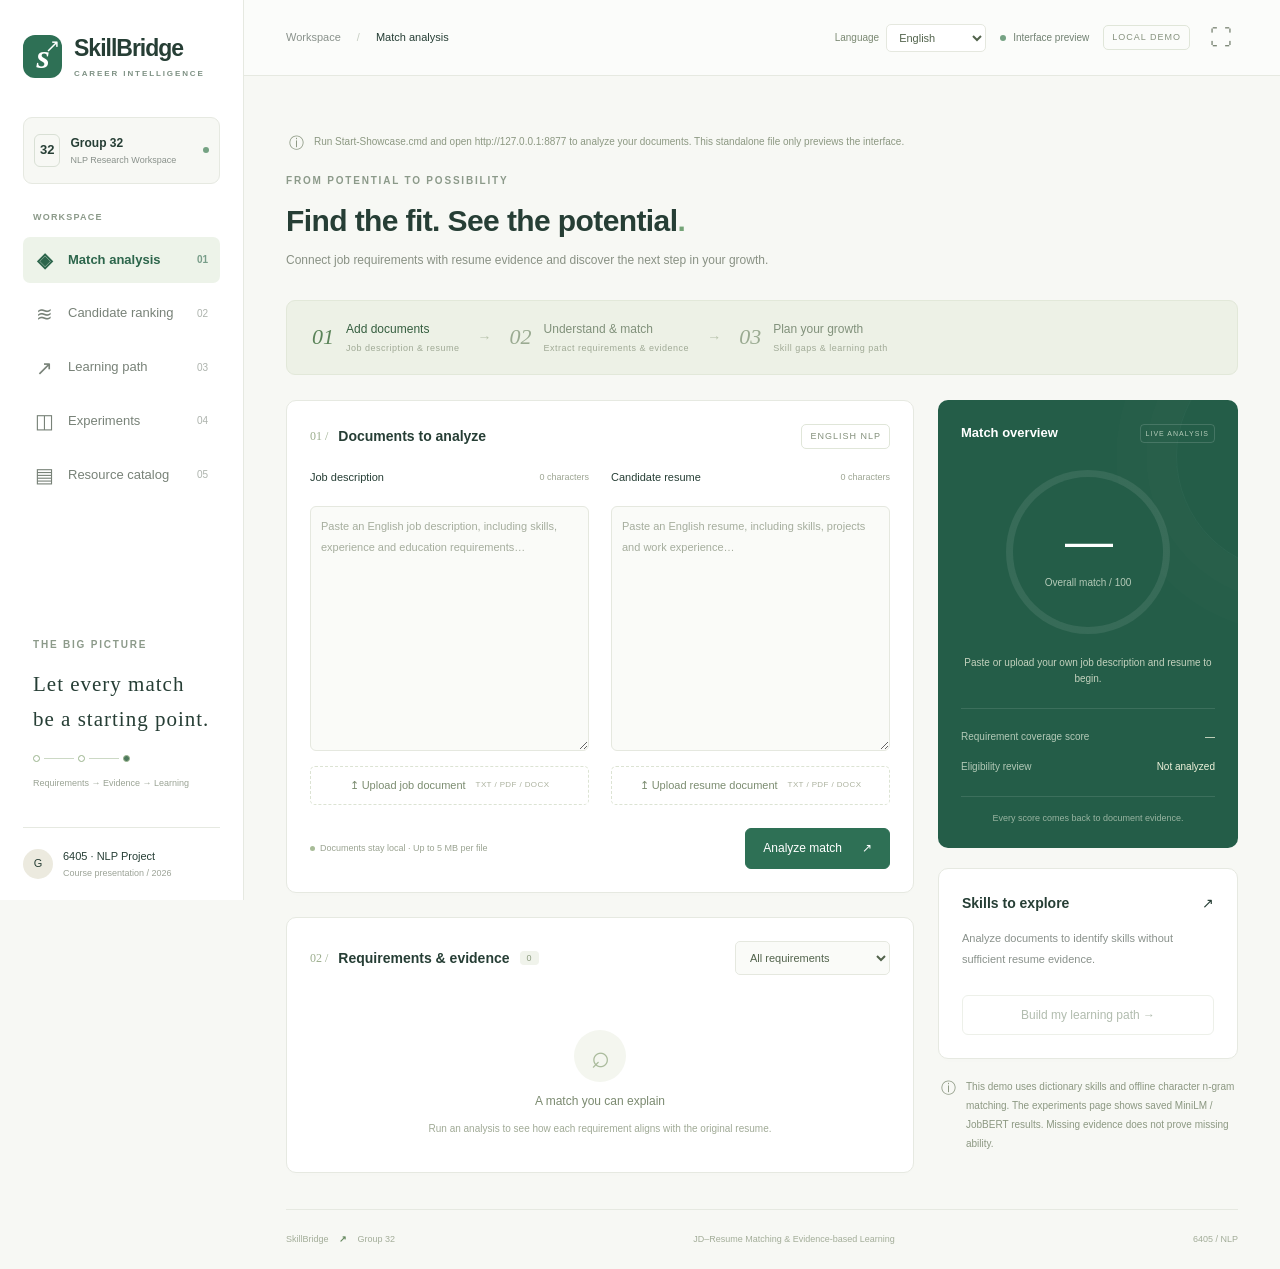
